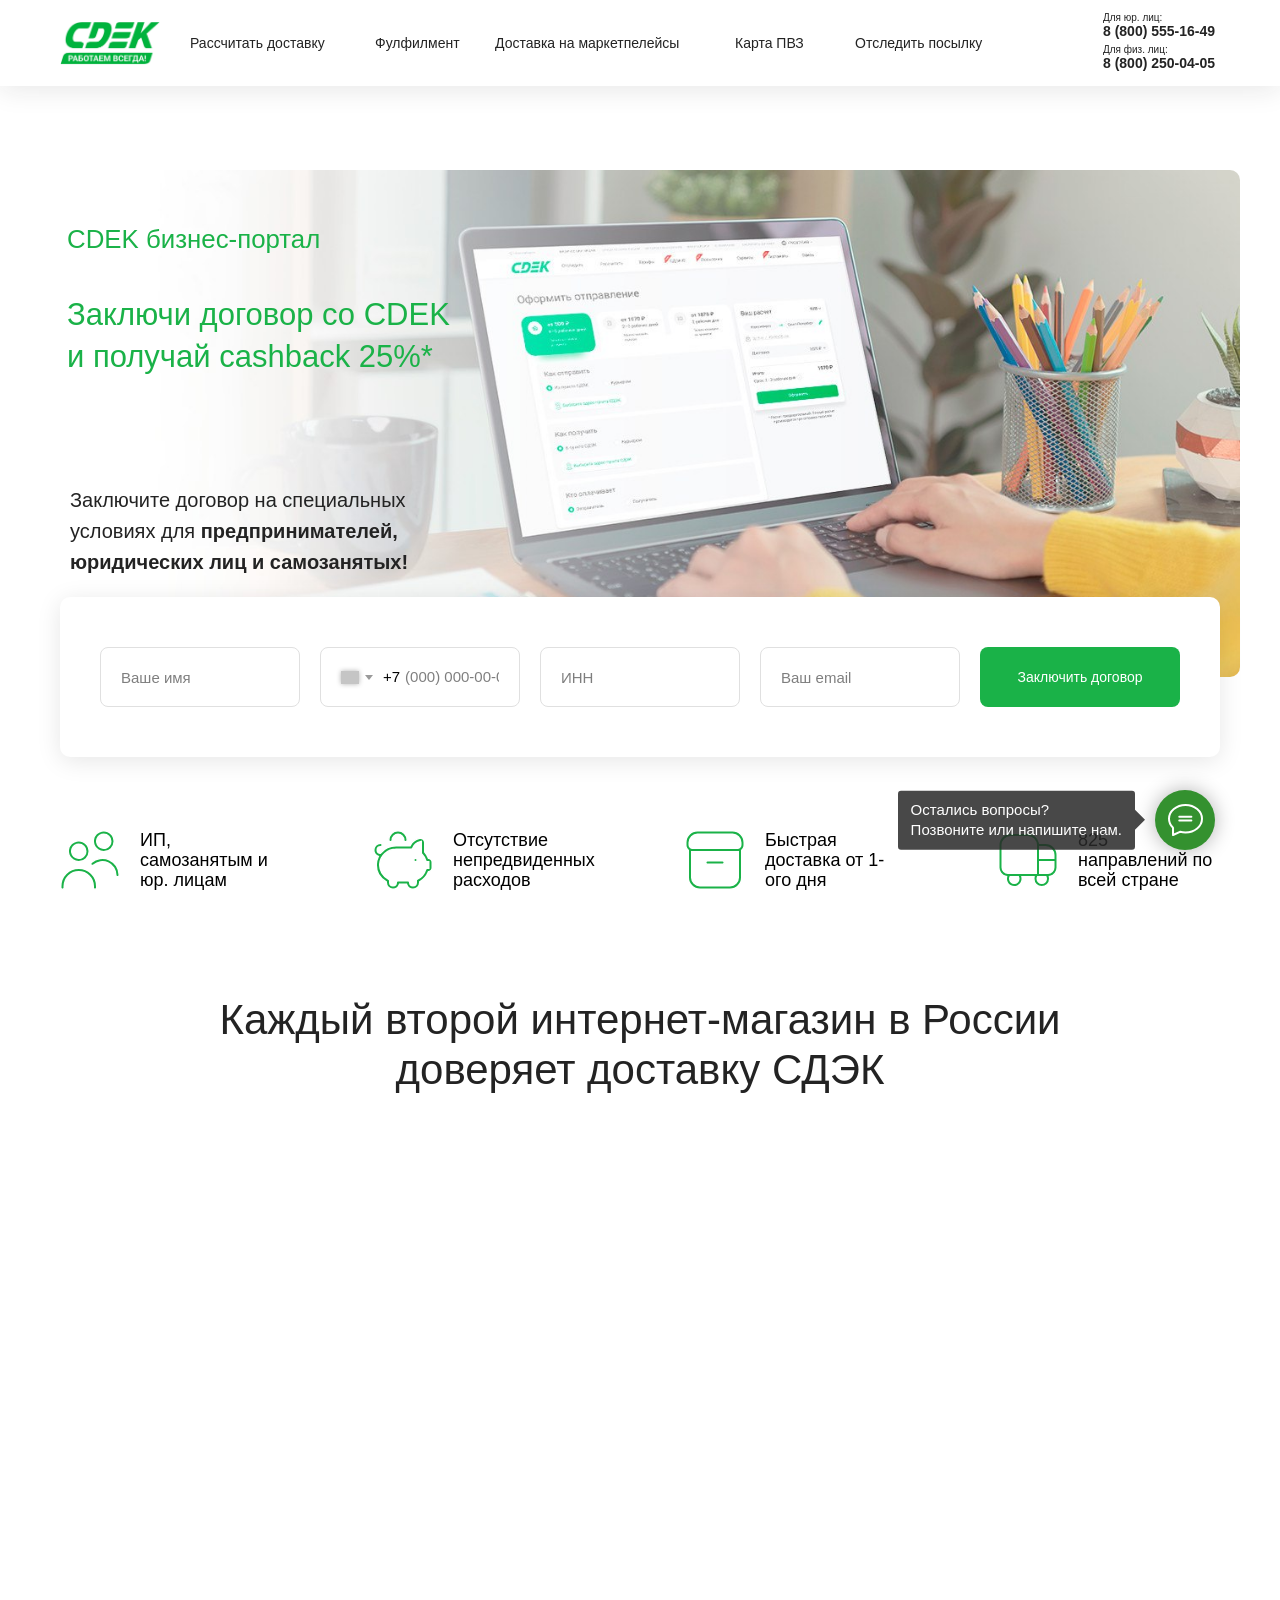
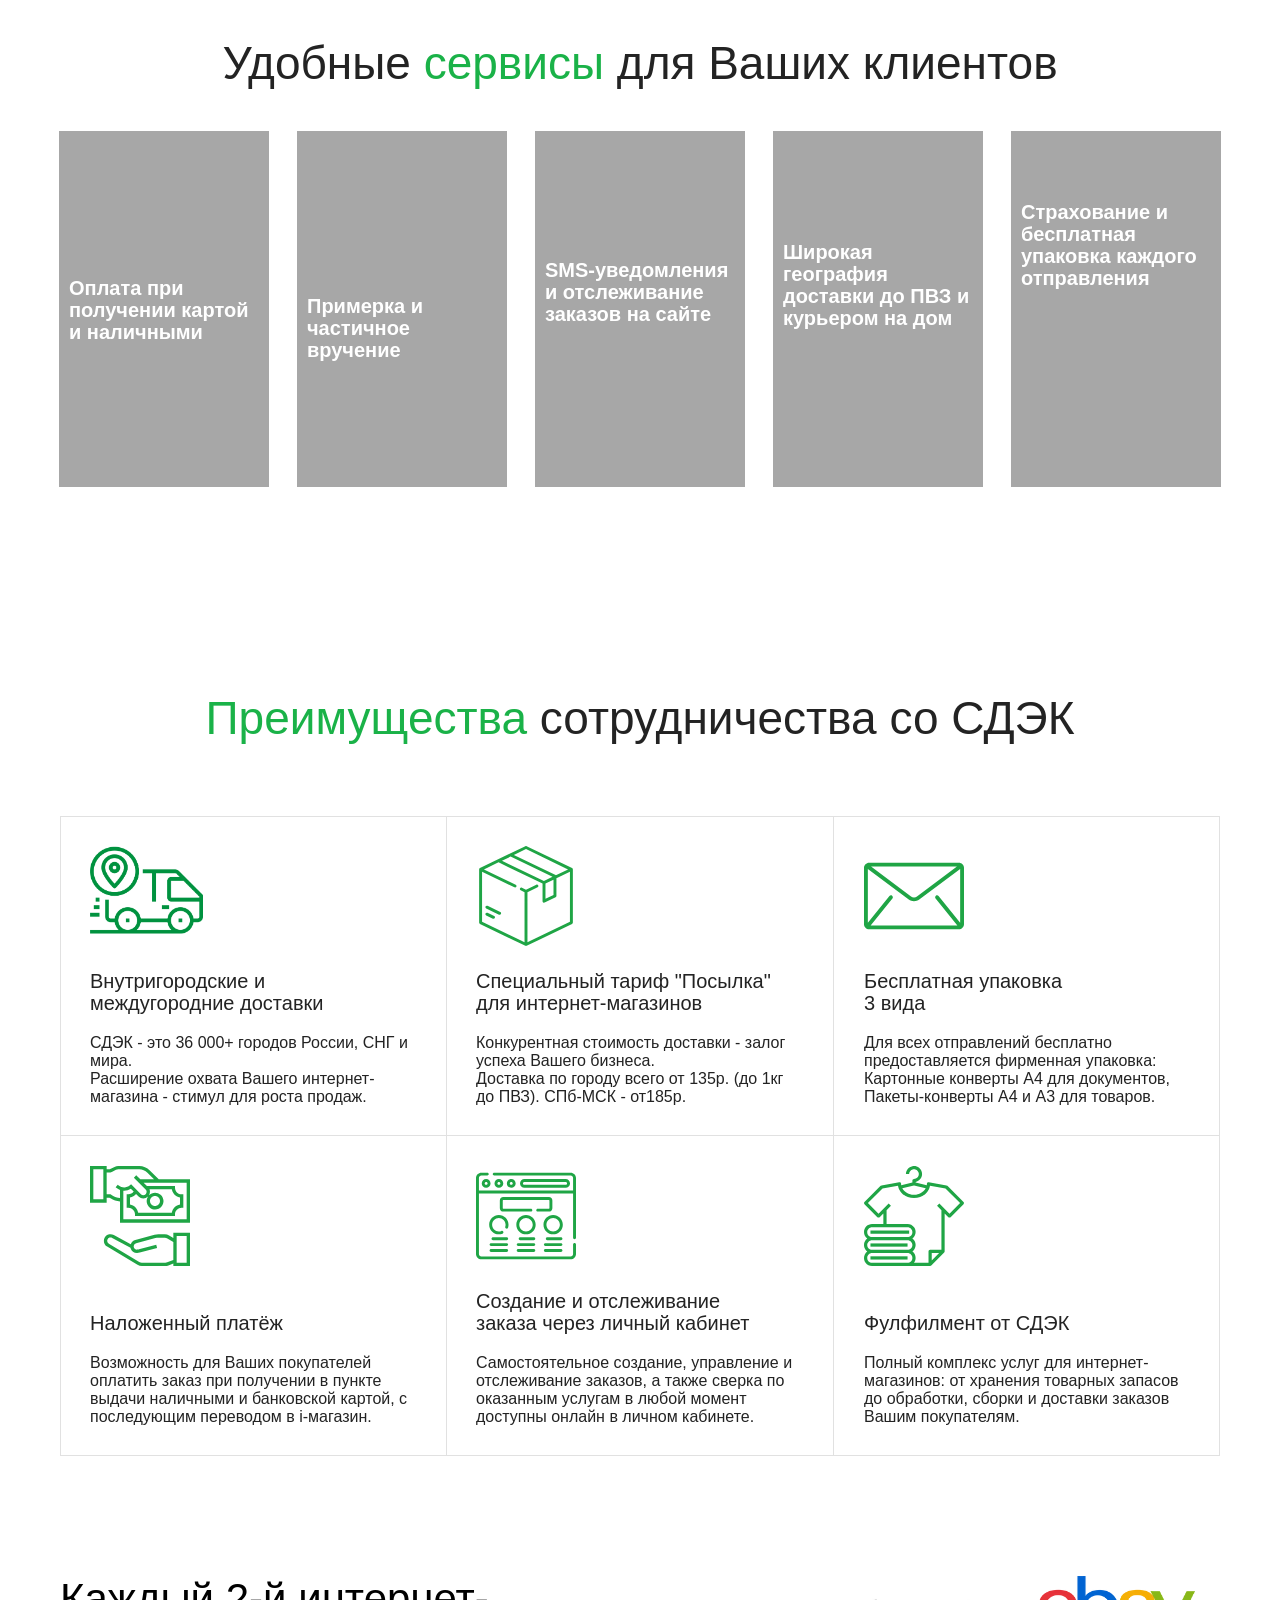
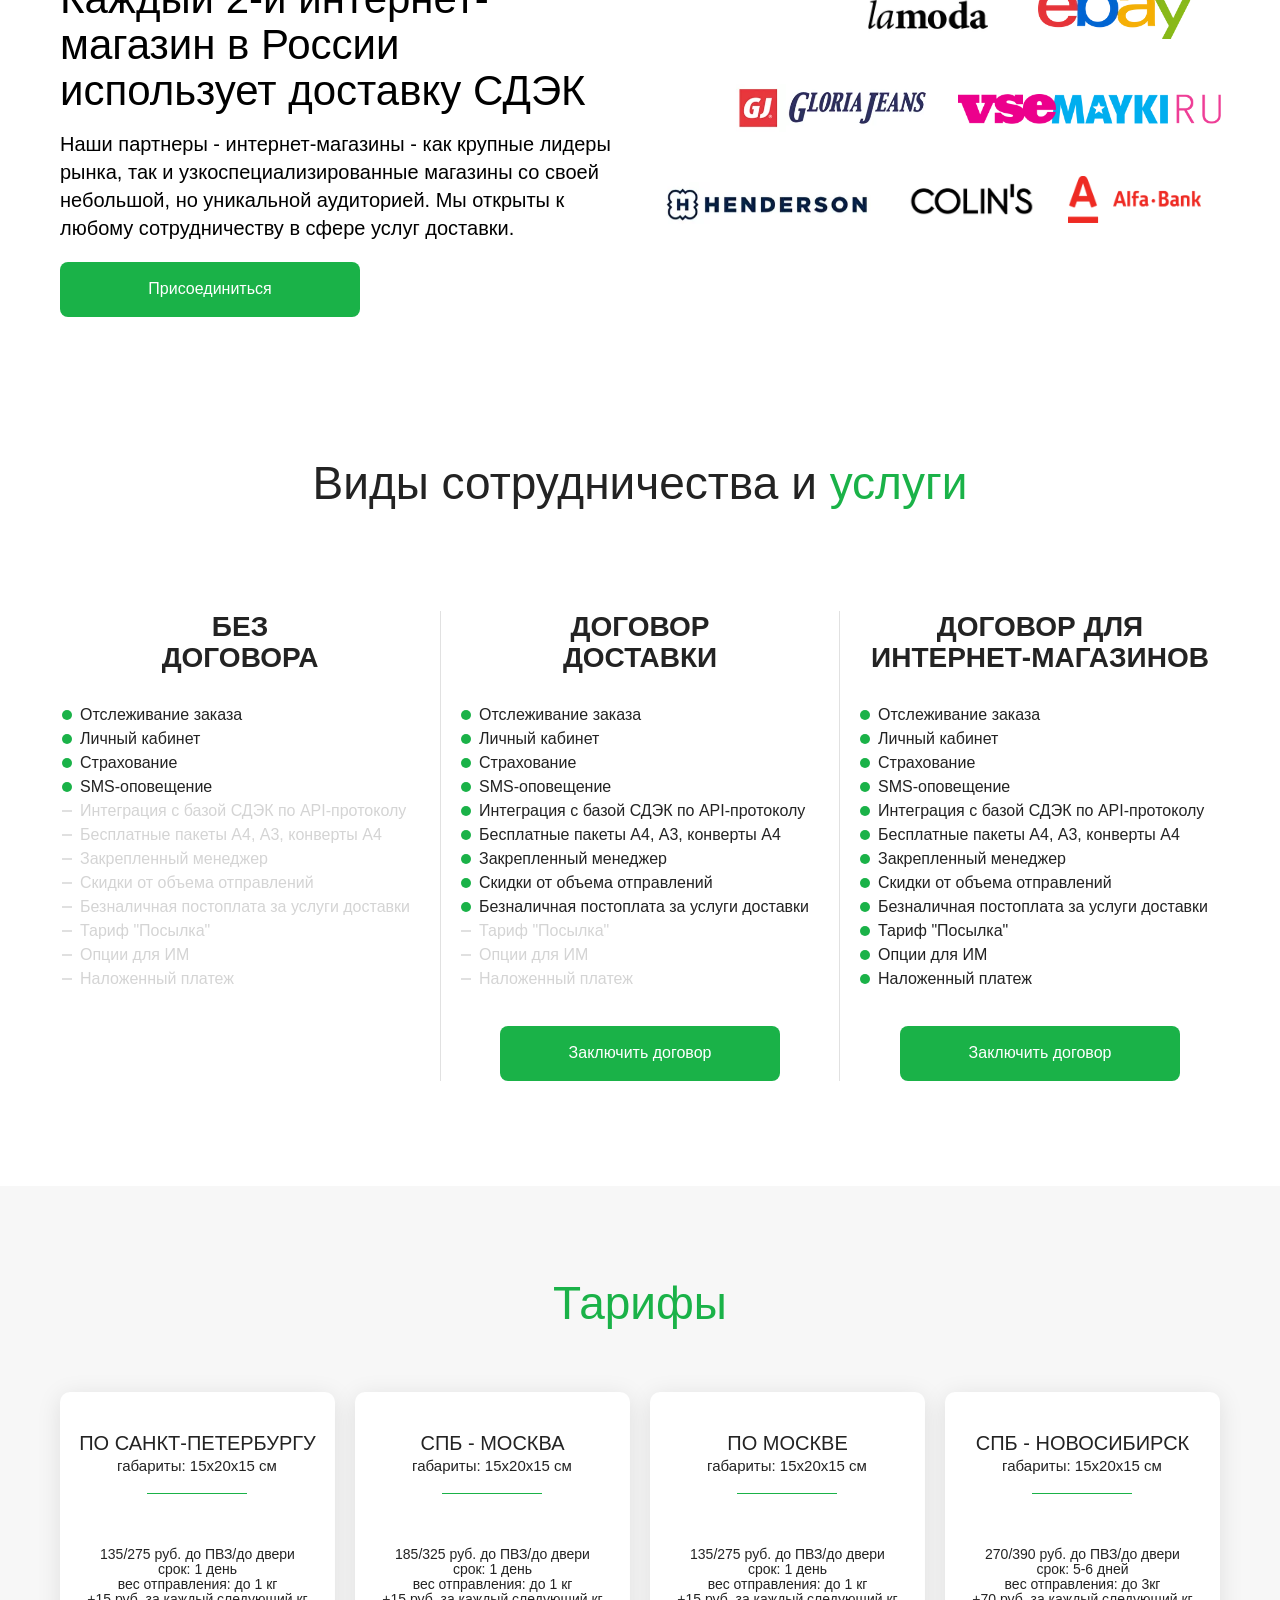
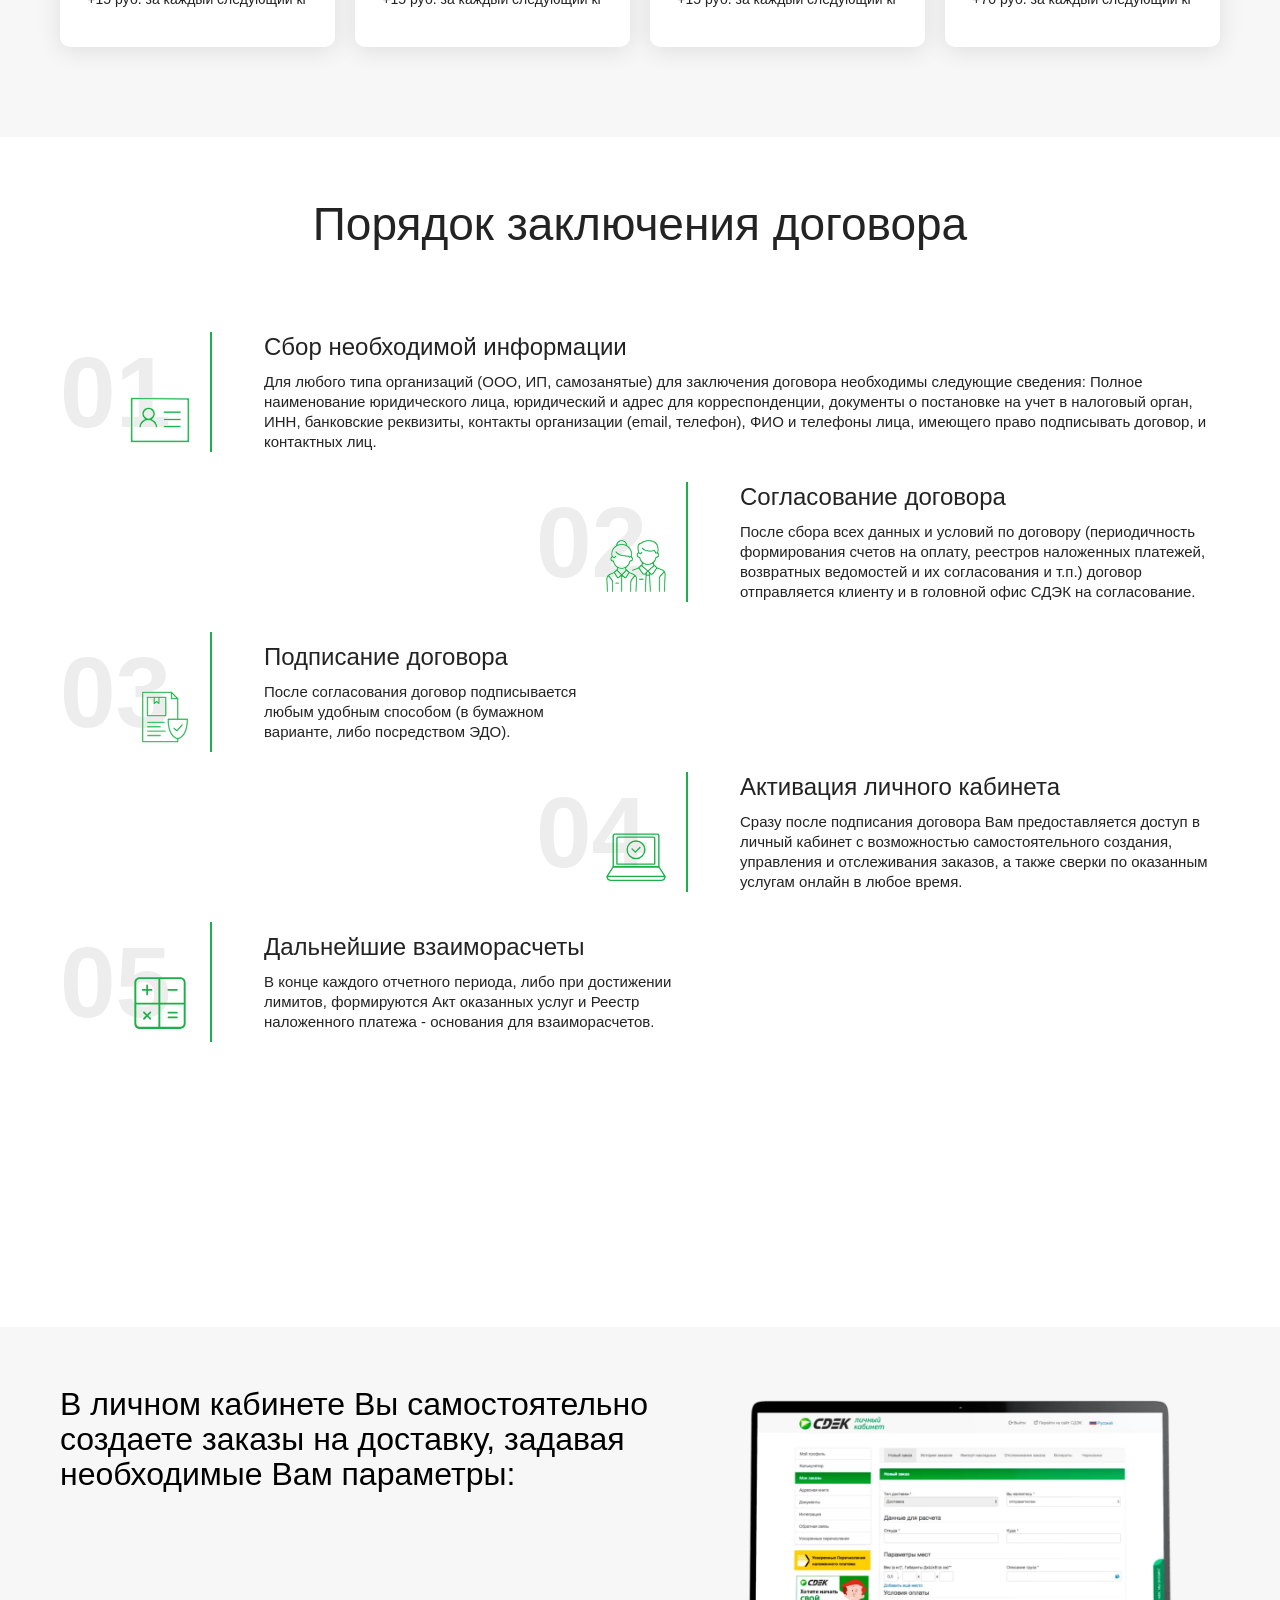
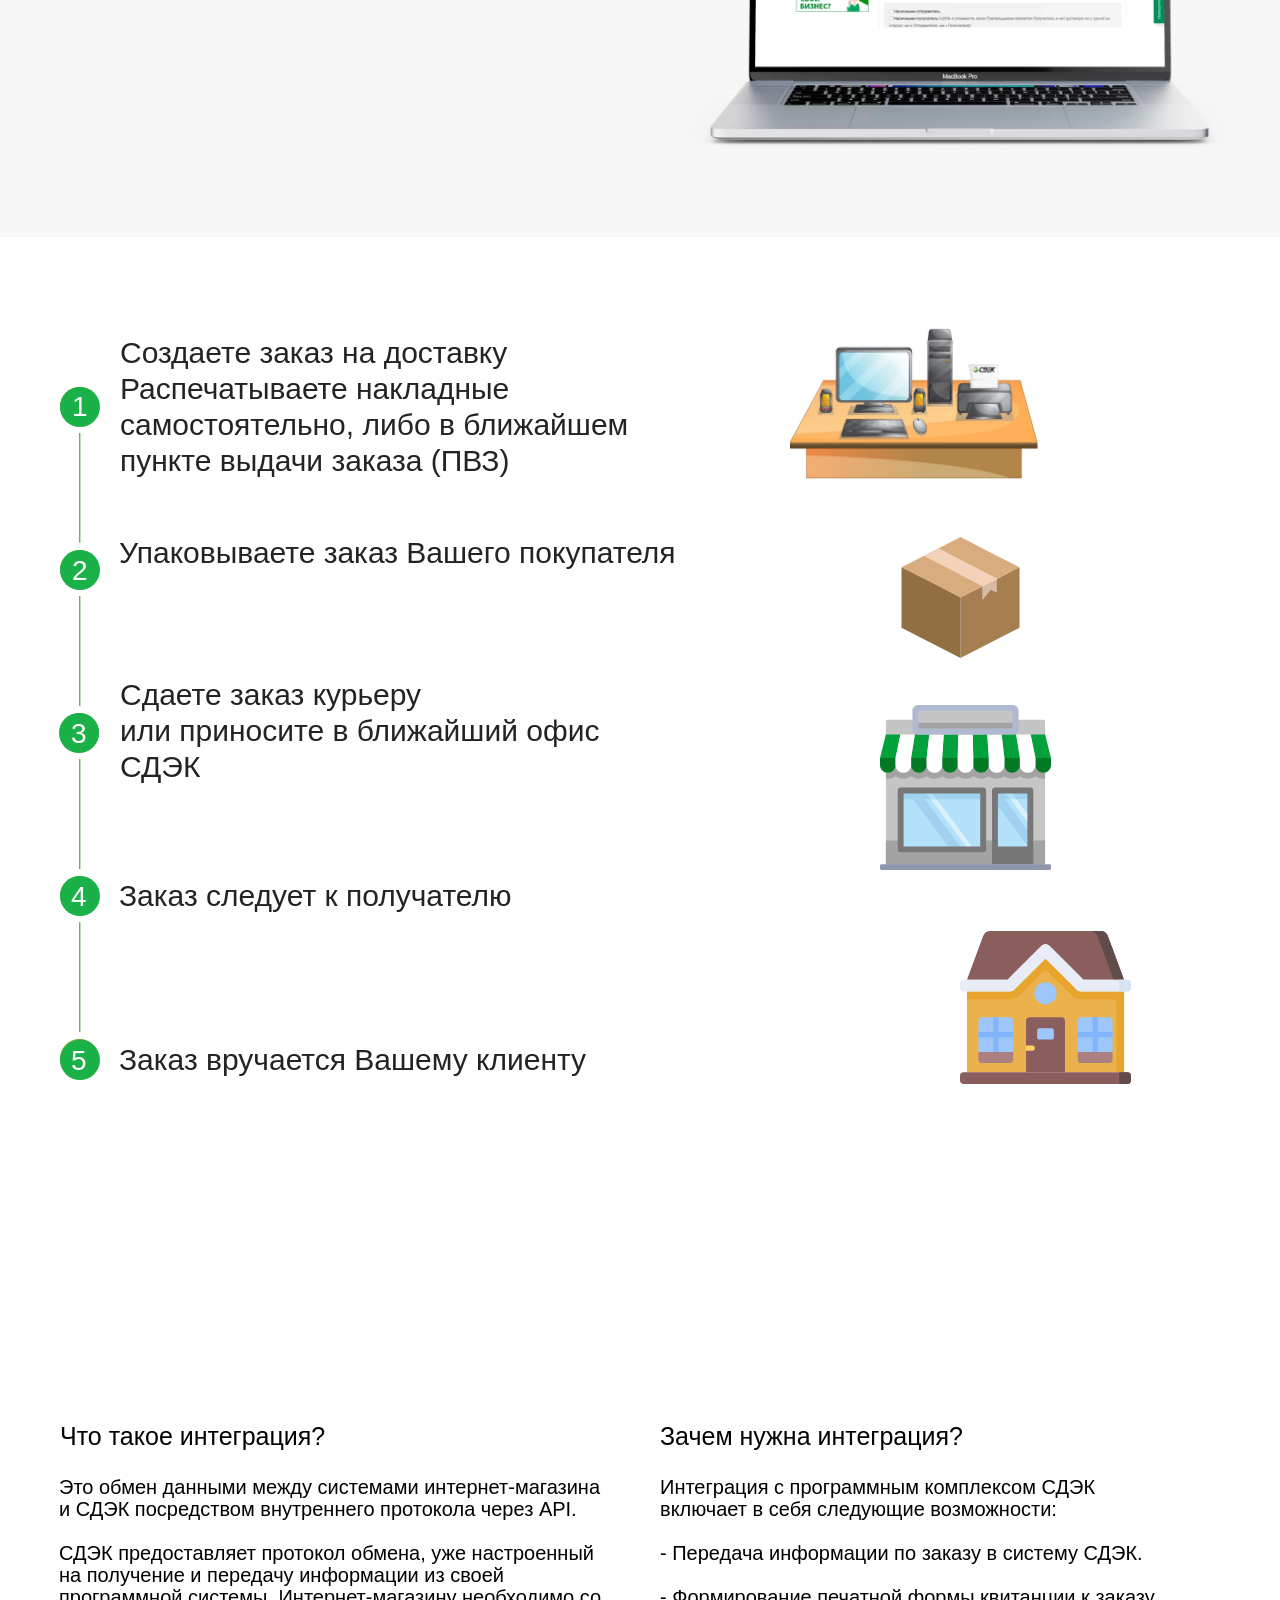
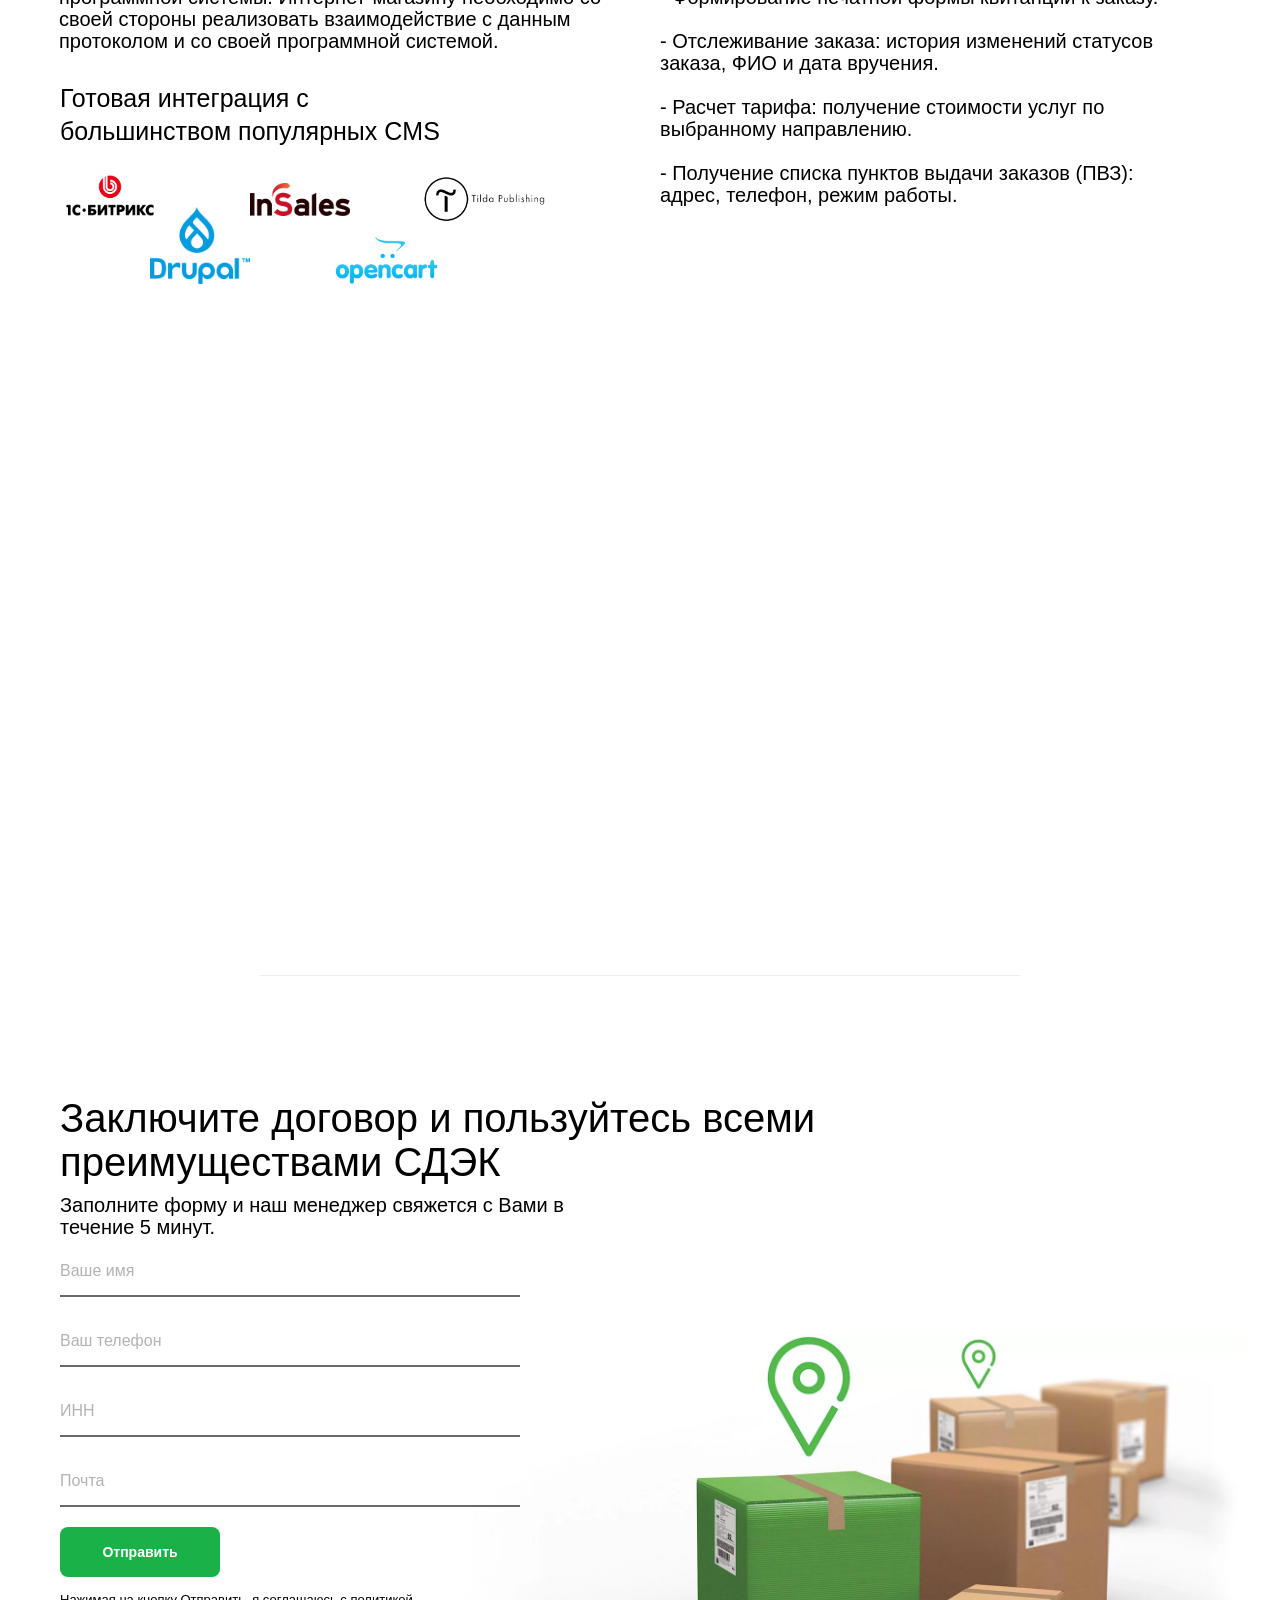
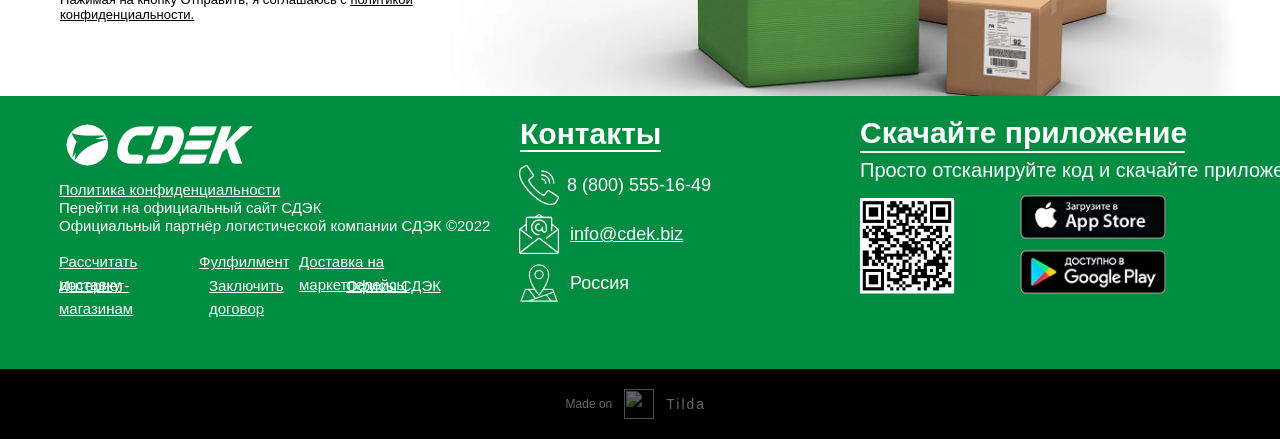
==== index.html @ ce7ef676 "Initial commit: CDEK site prepared for GitHub Pages - Renamed main page to index.html - Renamed widg" ====
<!DOCTYPE html>
<!-- saved from url=(0017)https://cdek.biz/ -->
<html><head><meta http-equiv="Content-Type" content="text/html; charset=UTF-8"><script src="./assets/tag_phono.js" type="text/javascript" charset="utf-8" async=""></script><style type="text/css">.uploadcare--jcrop-handle{box-sizing:border-box;padding:12.5px;width:45px;height:45px;background:transparent;z-index:2147483621}@media (min-width:760px){.uploadcare--jcrop-handle{height:35px;width:35px;padding:10px}}.uploadcare--jcrop-handle:before{content:"";display:block;width:20px;height:20px;background:#fff;box-shadow:inset 0 0 0 1px rgba(0,0,0,.2);border-radius:50%}@media (min-width:760px){.uploadcare--jcrop-handle:before{height:15px;width:15px}}.uploadcare--jcrop-handle.ord-nw{margin-top:-22.5px;margin-left:-22.5px;top:0;left:0}@media (min-width:760px){.uploadcare--jcrop-handle.ord-nw{margin-left:-17.5px;margin-top:-17.5px}}.uploadcare--jcrop-handle.ord-ne{margin-top:-22.5px;margin-right:-22.5px;top:0;right:0}@media (min-width:760px){.uploadcare--jcrop-handle.ord-ne{margin-right:-17.5px;margin-top:-17.5px}}.uploadcare--jcrop-handle.ord-se{margin-bottom:-22.5px;margin-right:-22.5px;bottom:0;right:0}@media (min-width:760px){.uploadcare--jcrop-handle.ord-se{margin-right:-17.5px;margin-bottom:-17.5px}}.uploadcare--jcrop-handle.ord-sw{margin-bottom:-22.5px;margin-left:-22.5px;bottom:0;left:0}@media (min-width:760px){.uploadcare--jcrop-handle.ord-sw{margin-left:-17.5px;margin-bottom:-17.5px}}.uploadcare--jcrop-hline{width:100%;height:1px!important;background-color:#fff;box-shadow:0 0 0 1px rgba(0,0,0,.2);z-index:2147483620}.uploadcare--jcrop-hline.bottom{bottom:0}.uploadcare--jcrop-vline{width:1px!important;height:100%;background-color:#fff;box-shadow:0 0 0 1px rgba(0,0,0,.2);z-index:2147483620}.uploadcare--jcrop-vline.right{right:0}.uploadcare--jcrop-tracker{height:100%;width:100%;-webkit-tap-highlight-color:transparent;-webkit-touch-callout:none;-webkit-user-select:none;-ms-user-select:none;user-select:none}.uploadcare--jcrop-holder img{max-width:none;max-height:none}.uploadcare--text{margin:0 0 10px;padding:0;font-size:17.5px;line-height:25px}.uploadcare--text:empty{display:none}.uploadcare--text_muted{color:#a4a2a1}.uploadcare--text_pre{box-sizing:border-box;overflow-x:auto;padding:20px;max-width:100%;background:#e3e1e1;font-family:monospace;white-space:pre;text-align:left}.uploadcare--text_size_small{font-size:15px;line-height:20px}.uploadcare--text_size_medium{font-size:20px;font-weight:700;line-height:25px}.uploadcare--text_size_large{font-size:22px;font-weight:700;line-height:25px}.uploadcare--text_size_extra-large{font-size:35px;line-height:45px}@media (min-width:760px){.uploadcare--text_size_extra-large{font-size:42.5px;line-height:50px}}.uploadcare--icon{all:initial;color:inherit;fill:currentColor;margin:0;padding:0;max-width:100%;width:32px;height:32px;cursor:inherit}.uploadcare--link,.uploadcare--link:link,.uploadcare--link:visited{cursor:pointer;color:#157cfc;text-decoration:underline}.uploadcare--link:focus,.uploadcare--link:hover{color:#3891ff;text-decoration:none}.uploadcare--link:focus{outline:2px solid rgba(21,124,252,.5);outline-offset:1px}.uploadcare--link:active{color:#0969ee}.uploadcare--button{all:initial;-ms-flex-negative:0;flex-shrink:0;display:inline-block;overflow:hidden;box-sizing:border-box;margin:0;padding:10px;width:auto;min-width:100px;height:auto;min-height:0;border-radius:6px;border:1px solid #157cfc;background:transparent;color:#157cfc;cursor:default;white-space:nowrap;text-overflow:ellipsis;text-align:center;font-family:inherit;font-size:15px;font-weight:400;font-style:normal;line-height:20px;box-shadow:none;text-shadow:none;transition:background .3s,color .3s,border .3s}.uploadcare--button svg{pointer-events:none}.uploadcare--button:focus,.uploadcare--button:hover{background:transparent;border-color:#3891ff;color:#3891ff;font-weight:400;font-style:normal;box-shadow:none;text-shadow:none}.uploadcare--button:focus{outline:2px solid rgba(21,124,252,.5);outline-offset:1px}.uploadcare--button:active{border-color:#0969ee;color:#0969ee}.uploadcare--button:disabled,.uploadcare--button[aria-disabled=true]{background:transparent!important;border-color:#d4d2d2!important;color:#d4d2d2!important;cursor:not-allowed}@media (min-width:760px){.uploadcare--button{padding:10px 20px;font-size:17.5px;line-height:25px}}.uploadcare--button_icon{padding:14px;min-width:0;width:60px;height:60px}.uploadcare--button_muted{border-color:transparent!important;color:#a4a2a1;border-radius:0}.uploadcare--button_muted:focus,.uploadcare--button_muted:hover{color:#157cfc}.uploadcare--button_muted:disabled,.uploadcare--button_muted[aria-disabled=true]{border-color:transparent!important}.uploadcare--button_overlay{background:rgba(53,53,53,.5);border-color:transparent;color:#fff}.uploadcare--button_overlay:focus,.uploadcare--button_overlay:hover{background:hsla(0,0%,40%,.5);border-color:transparent;color:#fff}.uploadcare--button_overlay:active{background:rgba(33,33,33,.5)}.uploadcare--button_primary{background:#157cfc;border-color:#157cfc;color:#fff}.uploadcare--button_primary:focus,.uploadcare--button_primary:hover{background:#3891ff;border-color:#3891ff;color:#fff}.uploadcare--button_primary:active{background:#0969ee;border-color:#0969ee}.uploadcare--button_primary:disabled,.uploadcare--button_primary[aria-disabled=true]{background:#d4d2d2!important;border-color:#d4d2d2!important;color:#fff!important}.uploadcare--button_size_big{padding:10px 25px;font-size:20px;line-height:30px}.uploadcare--button_size_small{padding:5px 10px;min-width:80px;font-size:15px;line-height:20px}.uploadcare--input{-webkit-appearance:none;appearance:none;-ms-flex-negative:0;flex-shrink:0;display:block;box-sizing:border-box;margin:5px 0 15px;padding:10px 15px;width:100%;font-size:17.5px;line-height:25px;background:#fff;color:#353535;border:1px solid #a4a2a1;border-radius:2px;box-shadow:none}.uploadcare--input:focus{outline:2px solid rgba(21,124,252,.5);outline-offset:1px}.uploadcare--input::placeholder{color:#a4a2a1}.uploadcare--form{display:-ms-flexbox;display:flex;-ms-flex-direction:column;flex-direction:column;-ms-flex-align:center;align-items:center;box-sizing:border-box;max-width:400px;width:100%}.uploadcare--error{color:#e66a6a}.uploadcare--powered-by{display:-ms-flexbox;display:flex;-ms-flex-direction:row;flex-direction:row;-ms-flex-pack:center;justify-content:center;-ms-flex-align:center;align-items:center;padding:7.5px 0;font-size:12.5px;line-height:15px;color:#fff;text-align:center}.uploadcare--powered-by__link{display:-ms-inline-flexbox;display:inline-flex;color:inherit!important;text-decoration:none!important}.uploadcare--powered-by__logo{display:-ms-inline-flexbox;display:inline-flex;width:20px;height:15px;vertical-align:text-bottom}.uploadcare--progress__canvas{width:100%;height:100%}.uploadcare--progress__text{display:table-cell;vertical-align:middle;text-align:center;font-size:60%;line-height:1}.uploadcare--progress__text-container{width:100%;height:100%;display:table;white-space:normal}.uploadcare--progress_type_canvas{padding:2px;width:32px;height:32px;color:#ffd800;border-color:#e3e1e1}.uploadcare--progressbar{overflow:hidden;width:100%;height:100%;background:#e3e1e1;border-radius:6px}.uploadcare--progressbar__value{width:0;height:100%;background:#ffd800}.uploadcare--menu{-ms-flex-negative:0;flex-shrink:0;width:100%;width:100vw;max-width:100%;height:100%;overflow:hidden}@media (min-width:760px){.uploadcare--menu{width:60px}}@media (max-width:759px){.uploadcare--menu{height:60px}}.uploadcare--menu__icon{-ms-flex-negative:0;flex-shrink:0;margin:14px}@media (max-width:759px){.uploadcare--menu:not(.uploadcare--menu_opened) .uploadcare--menu__item_current:not(.uploadcare--menu__item_tab_file) .uploadcare--menu__icon{position:absolute;top:0;left:50%;transform:translateX(-50%);margin-left:0}}.uploadcare--menu__item{-ms-flex-negative:0;flex-shrink:0;display:-ms-flexbox;display:flex;-ms-flex-align:center;align-items:center;width:100vw;height:60px;overflow:hidden;cursor:default;background:#e3e1e1;color:#666;transition:background .3s,color .3s}@media (min-width:760px){.uploadcare--menu__item{width:60px}}.uploadcare--menu__item:focus,.uploadcare--menu__item:hover{color:#157cfc}.uploadcare--menu__item:active{background-color:#fff;color:#0969ee}.uploadcare--menu__item:focus{outline:none;box-shadow:inset 0 0 0 2px rgba(21,124,252,.5)}.uploadcare--menu__item[aria-disabled=true]{background:#e3e1e1!important;color:#666!important;cursor:not-allowed}.uploadcare--menu__item:after{content:attr(title);-ms-flex-negative:0;flex-shrink:0;display:-ms-flexbox;display:flex;height:30px;font-size:17px;line-height:30px;white-space:nowrap}@media (min-width:760px){.uploadcare--menu__item:after{overflow:hidden;max-width:170px;text-overflow:ellipsis}}.uploadcare--menu__item_current,.uploadcare--menu__item_current:active,.uploadcare--menu__item_current:focus,.uploadcare--menu__item_current:hover{background-color:#fff;color:#353535}.uploadcare--menu__item_hidden{display:none}.uploadcare--menu__items{display:-ms-flexbox;display:flex;-ms-flex-direction:column;flex-direction:column;width:100%;height:100%;padding-right:100vw;overflow-y:auto;overflow-x:hidden;background:#e3e1e1}.uploadcare--menu__toggle{width:60px;height:60px;transition:none}.uploadcare--menu__toggle:focus{outline-offset:-2px}@media (min-width:760px){.uploadcare--menu__toggle{display:none}}@media (max-width:759px){.uploadcare--menu:not(.uploadcare--menu_opened) .uploadcare--menu__toggle-icon_back{display:none}}@media (max-width:759px){.uploadcare--menu_opened{position:relative;z-index:1000;height:100%}.uploadcare--menu_opened .uploadcare--menu__toggle{-ms-flex-pack:start;justify-content:flex-start;width:100%;text-align:left;background:#e3e1e1}.uploadcare--menu_opened .uploadcare--menu__toggle-icon_menu{display:none}.uploadcare--menu_opened .uploadcare--menu__items{height:calc(100% - 60px)}}.uploadcare--footer{-ms-flex-negative:0;flex-shrink:0;display:-ms-flexbox;display:flex;-ms-flex-pack:justify;justify-content:space-between;-ms-flex-align:center;align-items:center;box-sizing:border-box;width:100%;margin-top:10px;padding:5px 20px 15px}@media (max-width:759px) and (orientation:portrait){.uploadcare--footer{display:block}}.uploadcare--footer:empty{display:none}.uploadcare--footer__additions{-ms-flex-positive:1;flex-grow:1;-ms-flex-order:1;order:1;display:-ms-flexbox;display:flex;-ms-flex-pack:center;justify-content:center;-ms-flex-align:center;align-items:center;box-sizing:border-box;padding:0 0 15px;text-align:center}@media (max-width:759px) and (orientation:landscape){.uploadcare--footer__additions{padding:0 20px}}@media (max-width:500px) and (orientation:landscape){.uploadcare--footer__additions{display:none}}@media (min-width:760px){.uploadcare--footer__additions{padding:0 20px}}.uploadcare--footer__additions:empty{visibility:hidden;padding:0}.uploadcare--footer__button{margin-top:5px;margin-bottom:5px}.uploadcare--footer__button:first-of-type{-ms-flex-order:0;order:0}.uploadcare--footer__button:nth-of-type(2){-ms-flex-order:2;order:2}@media (max-width:759px){.uploadcare--footer__button{max-width:calc(50% - 20px)}}@media (max-width:759px) and (orientation:portrait){.uploadcare--footer__button:first-of-type{float:left}.uploadcare--footer__button:nth-of-type(2){float:right}}.uploadcare--dragging .uploadcare--draganddrop{margin:20px;background:#e3e1e1;color:#a4a2a1;border:2px dashed;border-radius:20px}.uploadcare--draganddrop.uploadcare--dragging{color:#157cfc!important}@media (max-width:759px){.uploadcare--draganddrop__title{display:none}}.uploadcare--draganddrop:not(.uploadcare--draganddrop_supported) .uploadcare--draganddrop__supported,.uploadcare--draganddrop_supported .uploadcare--draganddrop__not-supported,.uploadcare--dragging .uploadcare--dialog__close,.uploadcare--dragging__show{display:none}.uploadcare--dragging .uploadcare--dragging__show{display:block}.uploadcare--dragging .uploadcare--dragging__hide{display:none}.uploadcare--file{display:-ms-flexbox;display:flex;-ms-flex-direction:row;flex-direction:row;-ms-flex-align:stretch;align-items:stretch;-ms-flex-pack:justify;justify-content:space-between;box-sizing:border-box;padding:5px 0 5px 20px;color:#353535;cursor:default}.uploadcare--file:hover{background:rgba(21,124,252,.1)}.uploadcare--file__description{-ms-flex-positive:1;flex-grow:1;min-width:0;padding-right:20px;text-align:left}.uploadcare--file__description:focus,.uploadcare--file__description:focus .uploadcare--file__preview,.uploadcare--file__description:hover,.uploadcare--file__description:hover .uploadcare--file__preview{color:#157cfc}.uploadcare--file__description:active,.uploadcare--file__description:active .uploadcare--file__preview{color:#0969ee}.uploadcare--file__description:focus{outline:2px solid rgba(21,124,252,.5);outline-offset:2px}.uploadcare--file__icon{max-width:100%;max-height:100%}.uploadcare--file__name{overflow:hidden;margin:0;max-width:calc(100vw - 200px);line-height:25px;white-space:nowrap;text-overflow:ellipsis;transition:color .3s}@media (min-width:760px){.uploadcare--file__name{max-width:350px}}.uploadcare--file__preview{-ms-flex-negative:0;flex-shrink:0;display:-ms-flexbox;display:flex;-ms-flex-align:center;align-items:center;-ms-flex-pack:center;justify-content:center;float:left;box-sizing:border-box;margin-right:10px;padding:2px;width:60px;height:60px;overflow:hidden;border:1px solid;border-radius:6px;background:transparent;color:#e3e1e1;transition:border .3s}.uploadcare--file__progressbar{-ms-flex-negative:0;flex-shrink:0;-ms-flex-item-align:center;align-self:center;margin:0 10px;width:60px;height:10px}.uploadcare--file__size{font-size:12.5px;color:#a4a2a1}.uploadcare--file_status_error,.uploadcare--file_status_error .uploadcare--file__description,.uploadcare--file_status_error .uploadcare--file__preview{color:#e66a6a!important}.uploadcare--file_status_error .uploadcare--file__name{color:rgba(230,106,106,.5)!important}.uploadcare--file_status_error .uploadcare--file__progressbar,.uploadcare--file_status_error .uploadcare--file__size,.uploadcare--file_status_uploaded .uploadcare--file__progressbar{display:none}.uploadcare--file_status_uploading,.uploadcare--file_status_uploading .uploadcare--file__description{color:#353535!important}.uploadcare--file_status_uploading .uploadcare--file__name{max-width:calc(100vw - 280px)}@media (min-width:760px){.uploadcare--file_status_uploading .uploadcare--file__name{max-width:270px}}.uploadcare--file_status_uploading .uploadcare--file__preview{background:#ffd800;color:#ffd800!important}.uploadcare--files{-ms-flex-positive:1;flex-grow:1;display:-ms-flexbox;display:flex;-ms-flex-direction:column;flex-direction:column;overflow:auto;width:100%;height:100%}.uploadcare--files__item{-ms-flex-negative:0;flex-shrink:0}.uploadcare--crop-sizes{-ms-flex-positive:1;flex-grow:1;display:-ms-flexbox;display:flex;-ms-flex-pack:distribute;justify-content:space-around}.uploadcare--crop-sizes__item{display:-ms-flexbox;display:flex;-ms-flex-direction:column;flex-direction:column;-ms-flex-pack:end;justify-content:flex-end;-ms-flex-align:center;align-items:center;padding:0;height:65px;background:transparent;border-color:transparent;color:#353535}.uploadcare--crop-sizes__item:focus,.uploadcare--crop-sizes__item:hover{background:transparent;border-color:transparent;color:#157cfc}.uploadcare--crop-sizes__item:active{background:transparent;border-color:transparent;color:#0969ee}.uploadcare--crop-sizes__item:disabled,.uploadcare--crop-sizes__item[aria-disabled=true]{border-color:transparent!important}.uploadcare--crop-sizes__item:after{content:attr(data-caption);display:block;font-size:14px;line-height:25px;text-transform:uppercase}@media (max-width:400px),(max-width:600px) and (orientation:landscape){.uploadcare--crop-sizes__item:after{font-size:12px}}.uploadcare--crop-sizes__item:before{content:"";display:block;-ms-flex-order:1;order:1;margin:1px 0;width:6px;height:6px;background:transparent;border-radius:50%}.uploadcare--crop-sizes__item_current:active,.uploadcare--crop-sizes__item_current:focus,.uploadcare--crop-sizes__item_current:hover{color:#353535}.uploadcare--crop-sizes__item_current:before{background:#157cfc}.uploadcare--crop-sizes__icon{box-sizing:border-box;width:30px;height:30px;border:2px solid;border-radius:2px;color:inherit;transform:scale(.666)}.uploadcare--crop-sizes__icon_free{border:none;border-radius:0;transform:none}.uploadcare--file-source{margin:10px;border-color:#e3e1e1;background:#e3e1e1;color:#353535}.uploadcare--file-source_all{-ms-flex-order:1;order:1;border-color:currentColor;background:transparent;color:#157cfc}.uploadcare--file-sources{-ms-flex-negative:0;flex-shrink:0;display:-ms-flexbox;display:flex;-ms-flex-direction:column;flex-direction:column;-ms-flex-align:center;align-items:center;width:100%}@media (max-width:759px) and (max-height:450px),(min-width:760px){.uploadcare--file-sources{display:none}}.uploadcare--file-sources__caption{margin:15px 0 5px}@media (max-width:759px) and (max-height:550px){.uploadcare--file-sources__item:nth-child(4),.uploadcare--file-sources__item:nth-child(5),.uploadcare--file-sources__item:nth-child(6){display:none}}.uploadcare--file-sources__items{display:-ms-flexbox;display:flex;-ms-flex-wrap:wrap;flex-wrap:wrap;-ms-flex-pack:center;justify-content:center;max-width:300px}.uploadcare--file-sources__items:empty,.uploadcare--file-sources__items:not(.uploadcare--file-sources__items_many) .uploadcare--file-source__all{display:none}.uploadcare--media{-ms-flex-positive:1;flex-grow:1;display:-ms-flexbox;display:flex;-ms-flex-pack:center;justify-content:center;-ms-flex-align:center;align-items:center;position:relative;width:100%}.uploadcare--media__image{position:absolute;top:50%;left:50%;max-width:100%;max-height:100%;transform:translateX(-50%) translateY(-50%)}.uploadcare--media__video{all:initial;width:auto;max-width:100%;height:auto;min-height:100px;max-height:100%}@media (max-width:759px) and (max-height:379px){.uploadcare--media__video{max-height:120px}}@media (max-width:759px) and (min-height:380px) and (max-height:499px){.uploadcare--media__video{max-height:160px}}@media (max-width:759px) and (min-height:500px),(min-width:760px){.uploadcare--media__video{max-height:300px}}.uploadcare--camera__button{margin:5px 10px}.uploadcare--camera__button_type_mirror{position:absolute;top:15px;left:50%;margin:0;transform:translateX(-50%)}.uploadcare--camera__video{transition:transform .8s cubic-bezier(.23,1,.32,1)}.uploadcare--camera__video_mirrored{transform:scaleX(-1)}.uploadcare--camera__video-container{-ms-flex-positive:0;flex-grow:0;position:relative;margin-bottom:10px}.uploadcare--camera_status_denied .uploadcare--camera__button_type_cancel-record,.uploadcare--camera_status_denied .uploadcare--camera__button_type_capture,.uploadcare--camera_status_denied .uploadcare--camera__button_type_mirror,.uploadcare--camera_status_denied .uploadcare--camera__button_type_start-record,.uploadcare--camera_status_denied .uploadcare--camera__button_type_stop-record,.uploadcare--camera_status_denied .uploadcare--camera__controls,.uploadcare--camera_status_denied .uploadcare--camera__not-found,.uploadcare--camera_status_denied .uploadcare--camera__please-allow,.uploadcare--camera_status_denied .uploadcare--camera__video-container,.uploadcare--camera_status_not-founded .uploadcare--camera__button_type_cancel-record,.uploadcare--camera_status_not-founded .uploadcare--camera__button_type_capture,.uploadcare--camera_status_not-founded .uploadcare--camera__button_type_mirror,.uploadcare--camera_status_not-founded .uploadcare--camera__button_type_retry,.uploadcare--camera_status_not-founded .uploadcare--camera__button_type_start-record,.uploadcare--camera_status_not-founded .uploadcare--camera__button_type_stop-record,.uploadcare--camera_status_not-founded .uploadcare--camera__controls,.uploadcare--camera_status_not-founded .uploadcare--camera__please-allow,.uploadcare--camera_status_not-founded .uploadcare--camera__video-container,.uploadcare--camera_status_ready .uploadcare--camera__button_type_cancel-record,.uploadcare--camera_status_ready .uploadcare--camera__button_type_retry,.uploadcare--camera_status_ready .uploadcare--camera__button_type_stop-record,.uploadcare--camera_status_ready .uploadcare--camera__not-found,.uploadcare--camera_status_ready .uploadcare--camera__please-allow,.uploadcare--camera_status_recording .uploadcare--camera__button_type_capture,.uploadcare--camera_status_recording .uploadcare--camera__button_type_mirror,.uploadcare--camera_status_recording .uploadcare--camera__button_type_retry,.uploadcare--camera_status_recording .uploadcare--camera__button_type_start-record,.uploadcare--camera_status_recording .uploadcare--camera__device-select,.uploadcare--camera_status_recording .uploadcare--camera__not-found,.uploadcare--camera_status_recording .uploadcare--camera__please-allow,.uploadcare--camera_status_requested .uploadcare--camera__button_type_cancel-record,.uploadcare--camera_status_requested .uploadcare--camera__button_type_capture,.uploadcare--camera_status_requested .uploadcare--camera__button_type_mirror,.uploadcare--camera_status_requested .uploadcare--camera__button_type_retry,.uploadcare--camera_status_requested .uploadcare--camera__button_type_start-record,.uploadcare--camera_status_requested .uploadcare--camera__button_type_stop-record,.uploadcare--camera_status_requested .uploadcare--camera__controls,.uploadcare--camera_status_requested .uploadcare--camera__device-select,.uploadcare--camera_status_requested .uploadcare--camera__not-found,.uploadcare--camera_status_requested .uploadcare--camera__video-container{display:none}.uploadcare--camera__device-select{all:initial;display:none;-ms-flex-negative:0;flex-shrink:0;overflow:hidden;box-sizing:border-box;margin:5px 10px 15px;padding:10px 60px 10px 10px;width:auto;max-width:500px;min-width:100px;height:auto;min-height:0;border-radius:6px;border:1px solid #157cfc;color:#157cfc;cursor:default;white-space:nowrap;text-overflow:ellipsis;text-align:center;font-family:inherit;font-size:15px;font-weight:400;font-style:normal;line-height:20px;box-shadow:none;text-shadow:none;transition:background .3s,color .3s,border .3s;background-image:linear-gradient(45deg,transparent 50%,#3891ff 0),linear-gradient(135deg,#3891ff 50%,transparent 0),linear-gradient(90deg,#ccc,#ccc);background-position:calc(100% - 20px) calc(1em + 2px),calc(100% - 15px) calc(1em + 2px),calc(100% - 2.5em) .5em;background-size:5px 5px,5px 5px,1px 1.5em;background-repeat:no-repeat}.uploadcare--camera__device-select svg{pointer-events:none}.uploadcare--camera__device-select:focus,.uploadcare--camera__device-select:hover{border-color:#3891ff;color:#3891ff;font-weight:400;font-style:normal;box-shadow:none;text-shadow:none}.uploadcare--camera__device-select:focus{outline:2px solid rgba(21,124,252,.5);outline-offset:1px}.uploadcare--camera__device-select:active{border-color:#0969ee;color:#0969ee}@media (min-width:760px){.uploadcare--camera__device-select{padding:10px 60px 10px 20px;font-size:17.5px;line-height:25px}}.uploadcare--camera__device-select.uploadcare--camera__device-select_has-options{display:block}.uploadcare--crop-widget>.uploadcare--preview__image{filter:brightness(60%);transform:none}.uploadcare--tab{overflow:hidden;-ms-flex-align:stretch;align-items:stretch;text-align:center}.uploadcare--tab,.uploadcare--tab__content{-ms-flex-positive:1;flex-grow:1;display:-ms-flexbox;display:flex;-ms-flex-direction:column;flex-direction:column;-ms-flex-pack:center;justify-content:center}.uploadcare--tab__content{-ms-flex-negative:1;flex-shrink:1;-ms-flex-align:center;align-items:center;overflow-y:auto;padding:0 20px}.uploadcare--tab__header{-ms-flex-negative:0;flex-shrink:0;padding:0 20px;overflow:hidden}@media (min-width:760px){.uploadcare--tab__header{display:-ms-flexbox;display:flex;-ms-flex-align:center;align-items:center;padding-right:60px;height:60px}}.uploadcare--tab__iframe{-ms-flex-positive:1;flex-grow:1;width:100%;height:100%;border:0;opacity:0}.uploadcare--tab__title{margin-top:10px;margin-bottom:10px}.uploadcare--tab:not(.uploadcare--tab_current),.uploadcare--tab_name_preview.uploadcare--tab_current~.uploadcare--panel__footer{display:none}.uploadcare--tab_remote.uploadcare--tab_current~.uploadcare--panel__footer{margin-top:0}.uploadcare--panel{-ms-flex-negative:0;flex-shrink:0;display:-ms-flexbox;display:flex;-ms-flex-direction:column;flex-direction:column;position:relative;box-sizing:border-box;overflow:hidden;width:100%;height:500px;border:1px solid #a4a2a1;border-radius:6px;background:#fff;color:#353535;font-family:-apple-system,BlinkMacSystemFont,Segoe UI,Roboto,Ubuntu,Cantarell,Fira Sans,Droid Sans,Helvetica Neue,Arial,sans-serif;font-weight:400;font-size:15px;line-height:20px}@media (min-width:760px){.uploadcare--panel{-ms-flex-direction:row;flex-direction:row}}.uploadcare--panel>.uploadcare--icons{position:absolute}.uploadcare--panel__content{-ms-flex-positive:1;flex-grow:1;display:-ms-flexbox;display:flex;-ms-flex-direction:column;flex-direction:column;overflow:hidden}.uploadcare--panel__file-counter{display:inline}.uploadcare--panel__footer{padding-top:15px;background:#fff9d8}.uploadcare--panel__icon{box-sizing:border-box;padding:3px}.uploadcare--panel__menu_hidden{display:none}.uploadcare--panel__message_hidden{color:#d4d2d2}.uploadcare--panel__powered-by{background:#353535;color:hsla(0,0%,100%,.5)}@media (min-width:760px){.uploadcare--panel__powered-by{display:none}}.uploadcare--tab:not(:nth-child(2)).uploadcare--tab_current~.uploadcare--panel__powered-by{display:none}@media (max-width:759px){.uploadcare--panel_menu-hidden .uploadcare--tab__header{padding:6px 60px 0;min-height:60px}}.uploadcare--panel:not(.uploadcare--panel_multiple) .uploadcare--panel__footer{display:none}.uploadcare--panel_multiple .uploadcare--panel__content{position:relative}.uploadcare--panel_multiple .uploadcare--tab_name_preview{position:absolute;top:0;left:0;height:100%;width:100%}.uploadcare--panel_multiple .uploadcare--tab_name_preview .uploadcare--tab__content{padding-left:0;padding-right:0}.uploadcare--panel_multiple .uploadcare--tab_name_preview .uploadcare--tab__footer{position:relative;margin-top:0;padding-top:15px}.uploadcare--panel_multiple .uploadcare--tab_name_preview .uploadcare--tab__footer:before{content:"";position:absolute;top:0;left:20px;width:calc(100% - 40px);height:1px;background:#e3e1e1}.uploadcare--preview__content{overflow:hidden}.uploadcare--preview__content_crop{padding:10px 20px}.uploadcare--dialog{display:-ms-flexbox;display:flex;-ms-flex-direction:column;flex-direction:column;-ms-flex-pack:start;justify-content:flex-start;-ms-flex-align:stretch;align-items:stretch;position:fixed;top:0;left:0;z-index:2147483647;box-sizing:border-box;overflow:hidden;-ms-touch-action:none;touch-action:none;width:100%;height:100%;background:#fff;color:#353535;font-family:-apple-system,BlinkMacSystemFont,Segoe UI,Roboto,Ubuntu,Cantarell,Fira Sans,Droid Sans,Helvetica Neue,Arial,sans-serif;font-weight:400;font-size:15px;line-height:20px;opacity:0;transition:opacity .33s cubic-bezier(.05,.7,.25,1)}@media (min-width:760px){.uploadcare--dialog{-ms-flex-align:center;align-items:center;overflow-y:auto;background:rgba(0,0,0,.5)}}@media (min-width:760px) and (max-height:559px){.uploadcare--dialog{padding-top:30px}}@media (min-width:760px) and (min-height:560px){.uploadcare--dialog{-ms-flex-pack:center;justify-content:center}}.uploadcare--dialog__close{position:absolute;top:0;right:0;z-index:49}.uploadcare--dialog__close:focus{outline-offset:-2px}.uploadcare--dialog__container{display:-ms-flexbox;display:flex;position:relative;overflow:hidden}@media (max-width:759px){.uploadcare--dialog__container{-ms-flex-positive:1;flex-grow:1;height:100%}}@media (min-width:760px){.uploadcare--dialog__container{width:calc(100% - 60px);max-width:900px;height:calc(100% - 60px);min-height:500px;max-height:660px;border-radius:6px;-webkit-mask-image:-webkit-radial-gradient(#fff,#000)}}@media (min-width:1210px){.uploadcare--dialog__container{max-width:1050px}}.uploadcare--dialog__panel{height:100%;border:none;border-radius:0}@media (min-width:1210px){.uploadcare--dialog__panel .uploadcare--menu,.uploadcare--dialog__panel .uploadcare--menu__item{width:250px}}.uploadcare--dialog__powered-by{-ms-flex-negative:0;flex-shrink:0}@media (max-width:759px){.uploadcare--dialog__powered-by{display:none}}.uploadcare--dialog_status_active{opacity:1}.uploadcare--widget{display:inline-block;vertical-align:baseline}.uploadcare--dragging .uploadcare--widget,.uploadcare--widget.uploadcare--dragging{position:relative}.uploadcare--widget__button{all:initial;display:inline-block;box-sizing:border-box;margin:0;padding:.4em 1em;width:auto;min-width:0;height:auto;min-height:0;border-radius:6px;border:none;background:#c3c3c3;color:#fff;cursor:default;text-align:center;white-space:nowrap;font:inherit;line-height:inherit;box-shadow:none;text-shadow:inherit;transition:background .3s}.uploadcare--widget__button:focus,.uploadcare--widget__button:hover{background:#b3b3b3;color:#fff;font:inherit;box-shadow:none;text-shadow:inherit}.uploadcare--widget__button:focus{outline:2px solid rgba(21,124,252,.5);outline-offset:1px}.uploadcare--widget__button:active{background:#b3b3b3}.uploadcare--widget__button:disabled{background:#c3c3c3;color:#fff;cursor:not-allowed}.uploadcare--widget__button_type_open{background:#157cfc;color:#fff}.uploadcare--widget__button_type_open:focus,.uploadcare--widget__button_type_open:hover{background:#3891ff}.uploadcare--widget__button_type_open:active{background:#0969ee}.uploadcare--widget__button_type_open:disabled{background:#c3c3c3}.uploadcare--widget__dragndrop-area{position:absolute;top:0;left:0;box-sizing:border-box;min-width:100%;min-height:100%;margin:0;padding:calc(.4em - 1.5px) 1em;font:inherit;line-height:inherit;text-align:center;white-space:nowrap;border:1.5px dashed;border-radius:6px;background:#e3e1e1;color:#a4a2a1;transition:color .3s;display:none}.uploadcare--dragging .uploadcare--widget__dragndrop-area{display:block}.uploadcare--widget.uploadcare--dragging .uploadcare--widget__dragndrop-area{color:#157cfc}.uploadcare--widget__file-name,.uploadcare--widget__file-size{display:inline}.uploadcare--widget__progress{display:inline-block;width:1.8em;height:1.8em;margin:0 .2em 0 0;padding:0;line-height:0;vertical-align:middle}.uploadcare--widget__text{display:inline-block;box-sizing:border-box;margin-right:.2em;padding:.4em 0;white-space:nowrap}.uploadcare--widget:not(.uploadcare--widget_option_clearable).uploadcare--widget_status_error .uploadcare--widget__button_type_remove,.uploadcare--widget:not(.uploadcare--widget_option_clearable).uploadcare--widget_status_loaded .uploadcare--widget__button_type_remove,.uploadcare--widget_option_clearable.uploadcare--widget_status_error .uploadcare--widget__button_type_open,.uploadcare--widget_status_error .uploadcare--widget__button_type_cancel,.uploadcare--widget_status_error .uploadcare--widget__progress,.uploadcare--widget_status_loaded .uploadcare--widget__button_type_cancel,.uploadcare--widget_status_loaded .uploadcare--widget__button_type_open,.uploadcare--widget_status_loaded .uploadcare--widget__progress,.uploadcare--widget_status_ready .uploadcare--widget__button_type_cancel,.uploadcare--widget_status_ready .uploadcare--widget__button_type_remove,.uploadcare--widget_status_ready .uploadcare--widget__progress,.uploadcare--widget_status_ready .uploadcare--widget__text,.uploadcare--widget_status_started .uploadcare--widget__button_type_open,.uploadcare--widget_status_started .uploadcare--widget__button_type_remove{display:none}.uploadcare--page{width:auto;min-width:0;max-width:100%;height:auto;min-height:0;max-height:100%;overflow:hidden}.uploadcare--mouse-focused:focus{outline:none}</style>   <meta name="viewport" content="width=device-width, initial-scale=1.0"> <meta name="yandex-verification" content="096d735a7b0ff236"> <!--metatextblock--> <title>Официальный сайт CDEK</title> <meta name="description" content="cdek ru официальный сайт"> <meta name="keywords" content="Сайт cdek ru сдэк ру"> <meta property="og:url" content="https://cdek.biz"> <meta property="og:title" content="CDEK.BIZ"> <meta property="og:description" content="Cdek ru официальный сайт партнера"> <meta property="og:type" content="website"> <meta property="og:image" content="https://static.tildacdn.com/tild3962-6565-4231-b832-663465393461/cdekbiz.jpg"> <link rel="canonical" href="https://cdek.biz/"> <!--/metatextblock--> <meta name="format-detection" content="telephone=no"> <meta http-equiv="x-dns-prefetch-control" content="on"> <link rel="dns-prefetch" href="https://ws.tildacdn.com/"> <link rel="dns-prefetch" href="https://static.tildacdn.com/"> <link rel="shortcut icon" href="https://static.tildacdn.com/tild3135-6332-4930-b633-353137363166/Logo-favicon_ico.ico" type="image/x-icon"> <!-- Assets --> <script type="text/javascript" async="" id="tildastatscript" src="./assets/tilda-stat-1.0.min.js"></script><script type="text/javascript" async="" src="./assets/watch.js"></script><script src="./assets/tilda-fallback-1.0.min.js" async="" charset="utf-8"></script> <link rel="stylesheet" href="./assets/tilda-grid-3.0.min.css" type="text/css" media="all" onerror="this.loaderr=&#39;y&#39;;"> <link rel="stylesheet" href="./assets/tilda-blocks-page21614815.min.css" type="text/css" media="all" onerror="this.loaderr=&#39;y&#39;;"> <link rel="preconnect" href="https://fonts.gstatic.com/"> <link href="./assets/css2.css" rel="stylesheet"> <link rel="stylesheet" href="./assets/tilda-animation-2.0.min.css" type="text/css" media="all" onerror="this.loaderr=&#39;y&#39;;"> <link rel="stylesheet" href="./assets/tilda-popup-1.1.min.css" type="text/css" media="all" onload="this.media=&#39;all&#39;;" onerror="this.loaderr=&#39;y&#39;;"> <noscript><link rel="stylesheet" href="https://static.tildacdn.com/css/tilda-popup-1.1.min.css" type="text/css" media="all" /></noscript> <link rel="stylesheet" href="./assets/tilda-forms-1.0.min.css" type="text/css" media="all" onerror="this.loaderr=&#39;y&#39;;"> <link rel="stylesheet" href="./assets/css2-1.css" type="text/css"> <script nomodule="" src="./assets/tilda-polyfill-1.0.min.js" charset="utf-8"></script> <script type="text/javascript">function t_onReady(func) {if(document.readyState!='loading') {func();} else {document.addEventListener('DOMContentLoaded',func);}}
function t_onFuncLoad(funcName,okFunc,time) {if(typeof window[funcName]==='function') {okFunc();} else {setTimeout(function() {t_onFuncLoad(funcName,okFunc,time);},(time||100));}}function t396_initialScale(t){var e=document.getElementById("rec"+t);if(e){var i=e.querySelector(".t396__artboard");if(i){window.tn_scale_initial_window_width||(window.tn_scale_initial_window_width=document.documentElement.clientWidth);var a=window.tn_scale_initial_window_width,r=[],n,l=i.getAttribute("data-artboard-screens");if(l){l=l.split(",");for(var o=0;o<l.length;o++)r[o]=parseInt(l[o],10)}else r=[320,480,640,960,1200];for(var o=0;o<r.length;o++){var d=r[o];a>=d&&(n=d)}var _="edit"===window.allrecords.getAttribute("data-tilda-mode"),c="center"===t396_getFieldValue(i,"valign",n,r),s="grid"===t396_getFieldValue(i,"upscale",n,r),w=t396_getFieldValue(i,"height_vh",n,r),g=t396_getFieldValue(i,"height",n,r),u=!!window.opr&&!!window.opr.addons||!!window.opera||-1!==navigator.userAgent.indexOf(" OPR/");if(!_&&c&&!s&&!w&&g&&!u){var h=parseFloat((a/n).toFixed(3)),f=[i,i.querySelector(".t396__carrier"),i.querySelector(".t396__filter")],v=Math.floor(parseInt(g,10)*h)+"px",p;i.style.setProperty("--initial-scale-height",v);for(var o=0;o<f.length;o++)f[o].style.setProperty("height","var(--initial-scale-height)");t396_scaleInitial__getElementsToScale(i).forEach((function(t){t.style.zoom=h}))}}}}function t396_scaleInitial__getElementsToScale(t){return t?Array.prototype.slice.call(t.children).filter((function(t){return t&&(t.classList.contains("t396__elem")||t.classList.contains("t396__group"))})):[]}function t396_getFieldValue(t,e,i,a){var r,n=a[a.length-1];if(!(r=i===n?t.getAttribute("data-artboard-"+e):t.getAttribute("data-artboard-"+e+"-res-"+i)))for(var l=0;l<a.length;l++){var o=a[l];if(!(o<=i)&&(r=o===n?t.getAttribute("data-artboard-"+e):t.getAttribute("data-artboard-"+e+"-res-"+o)))break}return r}window.TN_SCALE_INITIAL_VER="1.0",window.tn_scale_initial_window_width=null;</script> <script src="./assets/jquery-1.10.2.min.js" charset="utf-8" onerror="this.loaderr=&#39;y&#39;;"></script> <script src="./assets/tilda-scripts-3.0.min.js" charset="utf-8" defer="" onerror="this.loaderr=&#39;y&#39;;"></script> <script src="./assets/tilda-blocks-page21614815.min.js" charset="utf-8" async="" onerror="this.loaderr=&#39;y&#39;;"></script> <script src="./assets/tilda-animation-2.0.min.js" charset="utf-8" async="" onerror="this.loaderr=&#39;y&#39;;"></script> <script src="./assets/tilda-zero-1.1.min.js" charset="utf-8" async="" onerror="this.loaderr=&#39;y&#39;;"></script> <script src="./assets/tilda-popup-1.0.min.js" charset="utf-8" async="" onerror="this.loaderr=&#39;y&#39;;"></script> <script src="./assets/tilda-forms-1.0.min.js" charset="utf-8" async="" onerror="this.loaderr=&#39;y&#39;;"></script> <script src="./assets/tilda-menu-1.0.min.js" charset="utf-8" async="" onerror="this.loaderr=&#39;y&#39;;"></script> <script src="./assets/tilda-zero-forms-1.0.min.js" charset="utf-8" async="" onerror="this.loaderr=&#39;y&#39;;"></script> <script src="./assets/tilda-animation-sbs-1.0.min.js" charset="utf-8" async="" onerror="this.loaderr=&#39;y&#39;;"></script> <script src="./assets/tilda-zero-scale-1.0.min.js" charset="utf-8" async="" onerror="this.loaderr=&#39;y&#39;;"></script> <script src="./assets/tilda-skiplink-1.0.min.js" charset="utf-8" async="" onerror="this.loaderr=&#39;y&#39;;"></script> <script src="./assets/tilda-events-1.0.min.js" charset="utf-8" async="" onerror="this.loaderr=&#39;y&#39;;"></script> <!-- nominify begin --><!-- nominify end --><script type="text/javascript">window.dataLayer=window.dataLayer||[];</script> <script type="text/javascript">(function() {if((/bot|google|yandex|baidu|bing|msn|duckduckbot|teoma|slurp|crawler|spider|robot|crawling|facebook/i.test(navigator.userAgent))===false&&typeof(sessionStorage)!='undefined'&&sessionStorage.getItem('visited')!=='y'&&document.visibilityState){var style=document.createElement('style');style.type='text/css';style.innerHTML='@media screen and (min-width: 980px) {.t-records {opacity: 0;}.t-records_animated {-webkit-transition: opacity ease-in-out .2s;-moz-transition: opacity ease-in-out .2s;-o-transition: opacity ease-in-out .2s;transition: opacity ease-in-out .2s;}.t-records.t-records_visible {opacity: 1;}}';document.getElementsByTagName('head')[0].appendChild(style);function t_setvisRecs(){var alr=document.querySelectorAll('.t-records');Array.prototype.forEach.call(alr,function(el) {el.classList.add("t-records_animated");});setTimeout(function() {Array.prototype.forEach.call(alr,function(el) {el.classList.add("t-records_visible");});sessionStorage.setItem("visited","y");},400);}
document.addEventListener('DOMContentLoaded',t_setvisRecs);}})();</script><script type="text/javascript" src="./assets/tilda-phone-mask-1.1.min.js"></script><script type="text/javascript" src="./assets/tilda-variant-select-1.0.min.js"></script><script type="text/javascript" src="./assets/uploadcare-3.x.min.js"></script><style>.t396 .t-animate[data-animate-style="fadein"],.t396 .t-animate[data-animate-style="fadeinup"],.t396 .t-animate[data-animate-style="fadeindown"],.t396 .t-animate[data-animate-style="fadeinleft"],.t396 .t-animate[data-animate-style="fadeinright"],.t396 .t-animate[data-animate-style="zoomin"],.t396 .t-animate[data-animate-style="zoomout"] {opacity: 0;-webkit-transition-property: opacity, transform;transition-property: opacity, transform;-webkit-transition-duration: 1s;transition-duration: 1s;-webkit-transition-timing-function: cubic-bezier(0.19, 1, 0.22, 1);transition-timing-function: cubic-bezier(0.19, 1, 0.22, 1);-webkit-backface-visibility: hidden;backface-visibility: hidden;}@media screen and (min-width: 960px) and (max-width: 1199px) {.t396 .t-animate[data-animate-style-res-960="fadein"],.t396 .t-animate[data-animate-style-res-960="fadeinup"],.t396 .t-animate[data-animate-style-res-960="fadeindown"],.t396 .t-animate[data-animate-style-res-960="fadeinleft"],.t396 .t-animate[data-animate-style-res-960="fadeinright"],.t396 .t-animate[data-animate-style-res-960="zoomin"],.t396 .t-animate[data-animate-style-res-960="zoomout"] {opacity: 0;-webkit-transition-property: opacity, transform;transition-property: opacity, transform;-webkit-transition-duration: 1s;transition-duration: 1s;-webkit-transition-timing-function: cubic-bezier(0.19, 1, 0.22, 1);transition-timing-function: cubic-bezier(0.19, 1, 0.22, 1);-webkit-backface-visibility: hidden;backface-visibility: hidden;}}@media screen and (min-width: 640px) and (max-width: 959px) {.t396 .t-animate[data-animate-style-res-640="fadein"],.t396 .t-animate[data-animate-style-res-640="fadeinup"],.t396 .t-animate[data-animate-style-res-640="fadeindown"],.t396 .t-animate[data-animate-style-res-640="fadeinleft"],.t396 .t-animate[data-animate-style-res-640="fadeinright"],.t396 .t-animate[data-animate-style-res-640="zoomin"],.t396 .t-animate[data-animate-style-res-640="zoomout"] {opacity: 0;-webkit-transition-property: opacity, transform;transition-property: opacity, transform;-webkit-transition-duration: 1s;transition-duration: 1s;-webkit-transition-timing-function: cubic-bezier(0.19, 1, 0.22, 1);transition-timing-function: cubic-bezier(0.19, 1, 0.22, 1);-webkit-backface-visibility: hidden;backface-visibility: hidden;}}@media screen and (min-width: 480px) and (max-width: 639px) {.t396 .t-animate[data-animate-style-res-480="fadein"],.t396 .t-animate[data-animate-style-res-480="fadeinup"],.t396 .t-animate[data-animate-style-res-480="fadeindown"],.t396 .t-animate[data-animate-style-res-480="fadeinleft"],.t396 .t-animate[data-animate-style-res-480="fadeinright"],.t396 .t-animate[data-animate-style-res-480="zoomin"],.t396 .t-animate[data-animate-style-res-480="zoomout"] {opacity: 0;-webkit-transition-property: opacity, transform;transition-property: opacity, transform;-webkit-transition-duration: 1s;transition-duration: 1s;-webkit-transition-timing-function: cubic-bezier(0.19, 1, 0.22, 1);transition-timing-function: cubic-bezier(0.19, 1, 0.22, 1);-webkit-backface-visibility: hidden;backface-visibility: hidden;}}@media screen and (max-width: 479px) {.t396 .t-animate[data-animate-style-res-320="fadein"],.t396 .t-animate[data-animate-style-res-320="fadeinup"],.t396 .t-animate[data-animate-style-res-320="fadeindown"],.t396 .t-animate[data-animate-style-res-320="fadeinleft"],.t396 .t-animate[data-animate-style-res-320="fadeinright"],.t396 .t-animate[data-animate-style-res-320="zoomin"],.t396 .t-animate[data-animate-style-res-320="zoomout"] {opacity: 0;-webkit-transition-property: opacity, transform;transition-property: opacity, transform;-webkit-transition-duration: 1s;transition-duration: 1s;-webkit-transition-timing-function: cubic-bezier(0.19, 1, 0.22, 1);transition-timing-function: cubic-bezier(0.19, 1, 0.22, 1);-webkit-backface-visibility: hidden;backface-visibility: hidden;}}.t396 .t-title.t-animate {-webkit-transition-duration: 1.2s;transition-duration: 1.2s;}.t396 .t-descr.t-animate,.t396 .t-uptitle.t-animate,.t396 .t-subtitle.t-animate,.t396 .t-text.t-animate {-webkit-transition-duration: 0.7s;transition-duration: 0.7s;}.t396 .t-item.t-animate {-webkit-transition-duration: 0.5s;transition-duration: 0.5s;}.t396 .t-animate[data-animate-style="fadein"] {opacity: 0;transform: none;}@media screen and (min-width: 960px) and (max-width: 1199px) {#allrecords .t396 .t-animate[data-animate-style-res-960="fadein"] {opacity: 0;transform: none;}}@media screen and (min-width: 640px) and (max-width: 959px) {#allrecords .t396 .t-animate[data-animate-style-res-640="fadein"] {opacity: 0;transform: none;}}@media screen and (min-width: 480px) and (max-width: 639px) {#allrecords .t396 .t-animate[data-animate-style-res-480="fadein"] {opacity: 0;transform: none;}}@media screen and (max-width: 479px) {#allrecords .t396 .t-animate[data-animate-style-res-320="fadein"] {opacity: 0;transform: none;}}.t396 .t-animate_started[data-animate-style="fadein"] {opacity: 1;}@media screen and (min-width: 960px) and (max-width: 1199px) {#allrecords .t396 .t-animate_started[data-animate-style-res-960="fadein"] {opacity: 1;}}@media screen and (min-width: 640px) and (max-width: 959px) {#allrecords .t396 .t-animate_started[data-animate-style-res-640="fadein"] {opacity: 1;}}@media screen and (min-width: 480px) and (max-width: 639px) {#allrecords .t396 .t-animate_started[data-animate-style-res-480="fadein"] {opacity: 1;}}@media screen and (max-width: 479px) {#allrecords .t396 .t-animate_started[data-animate-style-res-320="fadein"] {opacity: 1;}}.t396 .t-animate[data-animate-style="fadeinup"] {-webkit-transform: translate(0, 100px);transform: translate(0, 100px);}@media screen and (min-width: 960px) and (max-width: 1199px) {#allrecords .t396 .t-animate[data-animate-style-res-960="fadeinup"] {-webkit-transform: translate(0, 100px);transform: translate(0, 100px);}}@media screen and (min-width: 640px) and (max-width: 959px) {#allrecords .t396 .t-animate[data-animate-style-res-640="fadeinup"] {-webkit-transform: translate(0, 100px);transform: translate(0, 100px);}}@media screen and (min-width: 480px) and (max-width: 639px) {#allrecords .t396 .t-animate[data-animate-style-res-480="fadeinup"] {-webkit-transform: translate(0, 100px);transform: translate(0, 100px);}}@media screen and (max-width: 479px) {#allrecords .t396 .t-animate[data-animate-style-res-320="fadeinup"] {-webkit-transform: translate(0, 100px);transform: translate(0, 100px);}}.t396 .t-animate_started[data-animate-style="fadeinup"] {opacity: 1;-webkit-transform: none;transform: none;}@media screen and (min-width: 960px) and (max-width: 1199px) {#allrecords .t396 .t-animate_started[data-animate-style-res-960="fadeinup"] {opacity: 1;-webkit-transform: none;transform: none;}}@media screen and (min-width: 640px) and (max-width: 959px) {#allrecords .t396 .t-animate_started[data-animate-style-res-640="fadeinup"] {opacity: 1;-webkit-transform: none;transform: none;}}@media screen and (min-width: 480px) and (max-width: 639px) {#allrecords .t396 .t-animate_started[data-animate-style-res-480="fadeinup"] {opacity: 1;-webkit-transform: none;transform: none;}}@media screen and (max-width: 479px) {#allrecords .t396 .t-animate_started[data-animate-style-res-320="fadeinup"] {opacity: 1;-webkit-transform: none;transform: none;}}.t396 .t-animate[data-animate-style="fadeindown"] {-webkit-transform: translate(0, -100px);transform: translate(0, -100px);}@media screen and (min-width: 960px) and (max-width: 1199px) {#allrecords .t396 .t-animate[data-animate-style-res-960="fadeindown"] {-webkit-transform: translate(0, -100px);transform: translate(0, -100px);}}@media screen and (min-width: 640px) and (max-width: 959px) {#allrecords .t396 .t-animate[data-animate-style-res-640="fadeindown"] {-webkit-transform: translate(0, -100px);transform: translate(0, -100px);}}@media screen and (min-width: 480px) and (max-width: 639px) {#allrecords .t396 .t-animate[data-animate-style-res-480="fadeindown"] {-webkit-transform: translate(0, -100px);transform: translate(0, -100px);}}@media screen and (max-width: 479px) {#allrecords .t396 .t-animate[data-animate-style-res-320="fadeindown"] {-webkit-transform: translate(0, -100px);transform: translate(0, -100px);}}.t396 .t-animate_started[data-animate-style="fadeindown"] {opacity: 1;-webkit-transform: none;transform: none;}@media screen and (min-width: 960px) and (max-width: 1199px) {#allrecords .t396 .t-animate_started[data-animate-style-res-960="fadeindown"] {opacity: 1;-webkit-transform: none;transform: none;}}@media screen and (min-width: 640px) and (max-width: 959px) {#allrecords .t396 .t-animate_started[data-animate-style-res-640="fadeindown"] {opacity: 1;-webkit-transform: none;transform: none;}}@media screen and (min-width: 480px) and (max-width: 639px) {#allrecords .t396 .t-animate_started[data-animate-style-res-480="fadeindown"] {opacity: 1;-webkit-transform: none;transform: none;}}@media screen and (max-width: 479px) {#allrecords .t396 .t-animate_started[data-animate-style-res-320="fadeindown"] {opacity: 1;-webkit-transform: none;transform: none;}}.t396 .t-animate[data-animate-style="fadeinleft"] {-webkit-transform: translate(100px, 0);transform: translate(100px, 0);}@media screen and (min-width: 960px) and (max-width: 1199px) {#allrecords .t396 .t-animate[data-animate-style-res-960="fadeinleft"] {-webkit-transform: translate(100px, 0);transform: translate(100px, 0);}}@media screen and (min-width: 640px) and (max-width: 959px) {#allrecords .t396 .t-animate[data-animate-style-res-640="fadeinleft"] {-webkit-transform: translate(100px, 0);transform: translate(100px, 0);}}@media screen and (min-width: 480px) and (max-width: 639px) {#allrecords .t396 .t-animate[data-animate-style-res-480="fadeinleft"] {-webkit-transform: translate(100px, 0);transform: translate(100px, 0);}}@media screen and (max-width: 479px) {#allrecords .t396 .t-animate[data-animate-style-res-320="fadeinleft"] {-webkit-transform: translate(100px, 0);transform: translate(100px, 0);}}.t396 .t-animate_started[data-animate-style="fadeinleft"] {opacity: 1;-webkit-transform: none;transform: none;}@media screen and (min-width: 960px) and (max-width: 1199px) {#allrecords .t396 .t-animate_started[data-animate-style-res-960="fadeinleft"] {opacity: 1;-webkit-transform: none;transform: none;}}@media screen and (min-width: 640px) and (max-width: 959px) {#allrecords .t396 .t-animate_started[data-animate-style-res-640="fadeinleft"] {opacity: 1;-webkit-transform: none;transform: none;}}@media screen and (min-width: 480px) and (max-width: 639px) {#allrecords .t396 .t-animate_started[data-animate-style-res-480="fadeinleft"] {opacity: 1;-webkit-transform: none;transform: none;}}@media screen and (max-width: 479px) {#allrecords .t396 .t-animate_started[data-animate-style-res-320="fadeinleft"] {opacity: 1;-webkit-transform: none;transform: none;}}.t396 .t-animate[data-animate-style="fadeinright"] {-webkit-transform: translate(-100px, 0);transform: translate(-100px, 0);}@media screen and (min-width: 960px) and (max-width: 1199px) {#allrecords .t396 .t-animate[data-animate-style-res-960="fadeinright"] {-webkit-transform: translate(-100px, 0);transform: translate(-100px, 0);}}@media screen and (min-width: 640px) and (max-width: 959px) {#allrecords .t396 .t-animate[data-animate-style-res-640="fadeinright"] {-webkit-transform: translate(-100px, 0);transform: translate(-100px, 0);}}@media screen and (min-width: 480px) and (max-width: 639px) {#allrecords .t396 .t-animate[data-animate-style-res-480="fadeinright"] {-webkit-transform: translate(-100px, 0);transform: translate(-100px, 0);}}@media screen and (max-width: 479px) {#allrecords .t396 .t-animate[data-animate-style-res-320="fadeinright"] {-webkit-transform: translate(-100px, 0);transform: translate(-100px, 0);}}.t396 .t-animate_started[data-animate-style="fadeinright"] {opacity: 1;-webkit-transform: none;transform: none;}@media screen and (min-width: 960px) and (max-width: 1199px) {#allrecords .t396 .t-animate_started[data-animate-style-res-960="fadeinright"] {opacity: 1;-webkit-transform: none;transform: none;}}@media screen and (min-width: 640px) and (max-width: 959px) {#allrecords .t396 .t-animate_started[data-animate-style-res-640="fadeinright"] {opacity: 1;-webkit-transform: none;transform: none;}}@media screen and (min-width: 480px) and (max-width: 639px) {#allrecords .t396 .t-animate_started[data-animate-style-res-480="fadeinright"] {opacity: 1;-webkit-transform: none;transform: none;}}@media screen and (max-width: 479px) {#allrecords .t396 .t-animate_started[data-animate-style-res-320="fadeinright"] {opacity: 1;-webkit-transform: none;transform: none;}}.t396 .t-animate[data-animate-style="zoomin"] {-webkit-transform: scale(0.9);transform: scale(0.9);}@media screen and (min-width: 960px) and (max-width: 1199px) {#allrecords .t396 .t-animate[data-animate-style-res-960="zoomin"] {-webkit-transform: scale(0.9);transform: scale(0.9);}}@media screen and (min-width: 640px) and (max-width: 959px) {#allrecords .t396 .t-animate[data-animate-style-res-640="zoomin"] {-webkit-transform: scale(0.9);transform: scale(0.9);}}@media screen and (min-width: 480px) and (max-width: 639px) {#allrecords .t396 .t-animate[data-animate-style-res-480="zoomin"] {-webkit-transform: scale(0.9);transform: scale(0.9);}}@media screen and (max-width: 479px) {#allrecords .t396 .t-animate[data-animate-style-res-320="zoomin"] {-webkit-transform: scale(0.9);transform: scale(0.9);}}.t396 .t-animate_started[data-animate-style="zoomin"] {opacity: 1;-webkit-transform: scale(1);transform: scale(1);}@media screen and (min-width: 960px) and (max-width: 1199px) {#allrecords .t396 .t-animate_started[data-animate-style-res-960="zoomin"] {opacity: 1;-webkit-transform: scale(1);transform: scale(1);}}@media screen and (min-width: 640px) and (max-width: 959px) {#allrecords .t396 .t-animate_started[data-animate-style-res-640="zoomin"] {opacity: 1;-webkit-transform: scale(1);transform: scale(1);}}@media screen and (min-width: 480px) and (max-width: 639px) {#allrecords .t396 .t-animate_started[data-animate-style-res-480="zoomin"] {opacity: 1;-webkit-transform: scale(1);transform: scale(1);}}@media screen and (max-width: 479px) {#allrecords .t396 .t-animate_started[data-animate-style-res-320="zoomin"] {opacity: 1;-webkit-transform: scale(1);transform: scale(1);}}.t396 .t-animate[data-animate-style="zoomout"] {-webkit-transform: scale(1.2);transform: scale(1.2);}@media screen and (min-width: 960px) and (max-width: 1199px) {#allrecords .t396 .t-animate[data-animate-style-res-960="zoomout"] {-webkit-transform: scale(1.2);transform: scale(1.2);}}@media screen and (min-width: 640px) and (max-width: 959px) {#allrecords .t396 .t-animate[data-animate-style-res-640="zoomout"] {-webkit-transform: scale(1.2);transform: scale(1.2);}}@media screen and (min-width: 480px) and (max-width: 639px) {#allrecords .t396 .t-animate[data-animate-style-res-480="zoomout"] {-webkit-transform: scale(1.2);transform: scale(1.2);}}@media screen and (max-width: 479px) {#allrecords .t396 .t-animate[data-animate-style-res-320="zoomout"] {-webkit-transform: scale(1.2);transform: scale(1.2);}}.t396 .t-animate_started[data-animate-style="zoomout"] {opacity: 1;-webkit-transform: scale(1);transform: scale(1);}@media screen and (min-width: 960px) and (max-width: 1199px) {#allrecords .t396 .t-animate_started[data-animate-style-res-960="zoomout"] {opacity: 1;-webkit-transform: scale(1);transform: scale(1);}}@media screen and (min-width: 640px) and (max-width: 959px) {#allrecords .t396 .t-animate_started[data-animate-style-res-640="zoomout"] {opacity: 1;-webkit-transform: scale(1);transform: scale(1);}}@media screen and (min-width: 480px) and (max-width: 639px) {#allrecords .t396 .t-animate_started[data-animate-style-res-480="zoomout"] {opacity: 1;-webkit-transform: scale(1);transform: scale(1);}}@media screen and (max-width: 479px) {#allrecords .t396 .t-animate_started[data-animate-style-res-320="zoomout"] {opacity: 1;-webkit-transform: scale(1);transform: scale(1);}}.t396 .t-animate_started[data-animate-distance],.t396 .t-animate_started[data-animate-scale]{-webkit-transform: none !important;transform: none !important;}@media screen and (min-width: 960px) and (max-width: 1199px) {#allrecords .t396 .t-animate_started[data-animate-distance-res-960],#allrecords .t396 .t-animate_started[data-animate-style-res-960="zoomout"] {-webkit-transform: none !important;transform: none !important;}}@media screen and (min-width: 640px) and (max-width: 959px) {#allrecords .t396 .t-animate_started[data-animate-distance-res-640],#allrecords .t396 .t-animate_started[data-animate-style-res-640="zoomout"] {-webkit-transform: none !important;transform: none !important;}}@media screen and (min-width: 480px) and (max-width: 639px) {#allrecords .t396 .t-animate_started[data-animate-distance-res-480],#allrecords .t396 .t-animate_started[data-animate-style-res-480="zoomout"] {-webkit-transform: none !important;transform: none !important;}}@media screen and (max-width: 479px) {#allrecords .t396 .t-animate_started[data-animate-distance-res-320],#allrecords .t396 .t-animate_started[data-animate-style-res-320="zoomout"] {-webkit-transform: none !important;transform: none !important;}}</style><style>.t-skiplink{position:absolute;top:0;left:20px;z-index:99999;padding:8px 10px;font-family:"Arial",sans-serif;font-size:18px;text-align:center;text-decoration:none;background-color:#c7d2e9;border:1px solid #c7d2e9;border-radius:8px;transform:translateY(-200px);transition:transform .3s ease;}.t-skiplink:focus{transform:translateY(20px);opacity:1 !important;}#allrecords a.t-skiplink{color:#000000;}</style><style id="sbs-animation-block-overflow">.t-animation-sbs__overflow-x { overflow-x: hidden; }</style><style class="sbs-anim-keyframes">.t-sbs-anim_started #sbs-349251129-1629807686938 {
animation: sbs-349251129-1629807686938 0.3s linear forwards;
backface-visibility: hidden;
}

@keyframes sbs-349251129-1629807686938 {
0% {opacity:0;animation-timing-function:linear;}
1% {opacity:0;animation-timing-function:linear;}
100% {opacity:1;}
}

#rec349251129 [data-elem-id="1629807686938"].t-sbs-anim_started.t-sbs-anim_reversed .tn-atom__sbs-anim-wrapper {-webkit-animation-direction: reverse;animation-direction: reverse;}.t-sbs-anim_started #sbs-349251129-1629807744951 {
animation: sbs-349251129-1629807744951 0.3s linear forwards;
backface-visibility: hidden;
}

@keyframes sbs-349251129-1629807744951 {
0% {opacity:0;animation-timing-function:linear;}
1% {opacity:0;animation-timing-function:linear;}
100% {opacity:1;}
}

#rec349251129 [data-elem-id="1629807744951"].t-sbs-anim_started.t-sbs-anim_reversed .tn-atom__sbs-anim-wrapper {-webkit-animation-direction: reverse;animation-direction: reverse;}.t-sbs-anim_started #sbs-349251129-1629807749295 {
animation: sbs-349251129-1629807749295 0.3s linear forwards;
backface-visibility: hidden;
}

@keyframes sbs-349251129-1629807749295 {
0% {opacity:0;animation-timing-function:linear;}
1% {opacity:0;animation-timing-function:linear;}
100% {opacity:1;}
}

#rec349251129 [data-elem-id="1629807749295"].t-sbs-anim_started.t-sbs-anim_reversed .tn-atom__sbs-anim-wrapper {-webkit-animation-direction: reverse;animation-direction: reverse;}.t-sbs-anim_started #sbs-349251129-1629807752793 {
animation: sbs-349251129-1629807752793 0.3s linear forwards;
backface-visibility: hidden;
}

@keyframes sbs-349251129-1629807752793 {
0% {opacity:0;animation-timing-function:linear;}
1% {opacity:0;animation-timing-function:linear;}
100% {opacity:1;}
}

#rec349251129 [data-elem-id="1629807752793"].t-sbs-anim_started.t-sbs-anim_reversed .tn-atom__sbs-anim-wrapper {-webkit-animation-direction: reverse;animation-direction: reverse;}.t-sbs-anim_started #sbs-349251129-1629808220457 {
animation: sbs-349251129-1629808220457 0.3s linear forwards;
backface-visibility: hidden;
}

@keyframes sbs-349251129-1629808220457 {
0% {opacity:0;animation-timing-function:linear;}
1% {opacity:0;animation-timing-function:linear;}
100% {opacity:1;}
}

#rec349251129 [data-elem-id="1629808220457"].t-sbs-anim_started.t-sbs-anim_reversed .tn-atom__sbs-anim-wrapper {-webkit-animation-direction: reverse;animation-direction: reverse;}.t-sbs-anim_started #sbs-349251129-1629808072263 {
animation: sbs-349251129-1629808072263 0.3s linear forwards;
backface-visibility: hidden;
}

@keyframes sbs-349251129-1629808072263 {
0% {transform:translateY(0px);animation-timing-function:linear;}
100% {transform:translateY(-164px);}
}

#rec349251129 [data-elem-id="1629808072263"].t-sbs-anim_started.t-sbs-anim_reversed .tn-atom__sbs-anim-wrapper {-webkit-animation-direction: reverse;animation-direction: reverse;}.t-sbs-anim_started #sbs-349251129-1629808454697 {
animation: sbs-349251129-1629808454697 0.3s linear forwards;
backface-visibility: hidden;
}

@keyframes sbs-349251129-1629808454697 {
0% {opacity:0;animation-timing-function:linear;}
1% {opacity:0;animation-timing-function:linear;}
100% {opacity:1;}
}

#rec349251129 [data-elem-id="1629808454697"].t-sbs-anim_started.t-sbs-anim_reversed .tn-atom__sbs-anim-wrapper {-webkit-animation-direction: reverse;animation-direction: reverse;}.t-sbs-anim_started #sbs-349251129-1629808642845 {
animation: sbs-349251129-1629808642845 0.3s linear forwards;
backface-visibility: hidden;
}

@keyframes sbs-349251129-1629808642845 {
0% {transform:translateY(0px);animation-timing-function:linear;}
100% {transform:translateY(-146px);}
}

#rec349251129 [data-elem-id="1629808642845"].t-sbs-anim_started.t-sbs-anim_reversed .tn-atom__sbs-anim-wrapper {-webkit-animation-direction: reverse;animation-direction: reverse;}.t-sbs-anim_started #sbs-349251129-1629808642849 {
animation: sbs-349251129-1629808642849 0.3s linear forwards;
backface-visibility: hidden;
}

@keyframes sbs-349251129-1629808642849 {
0% {opacity:0;animation-timing-function:linear;}
1% {opacity:0;animation-timing-function:linear;}
100% {opacity:1;}
}

#rec349251129 [data-elem-id="1629808642849"].t-sbs-anim_started.t-sbs-anim_reversed .tn-atom__sbs-anim-wrapper {-webkit-animation-direction: reverse;animation-direction: reverse;}.t-sbs-anim_started #sbs-349251129-1629808749603 {
animation: sbs-349251129-1629808749603 0.3s linear forwards;
backface-visibility: hidden;
}

@keyframes sbs-349251129-1629808749603 {
0% {transform:translateY(0px);animation-timing-function:linear;}
100% {transform:translateY(-182px);}
}

#rec349251129 [data-elem-id="1629808749603"].t-sbs-anim_started.t-sbs-anim_reversed .tn-atom__sbs-anim-wrapper {-webkit-animation-direction: reverse;animation-direction: reverse;}.t-sbs-anim_started #sbs-349251129-1629808749607 {
animation: sbs-349251129-1629808749607 0.3s linear forwards;
backface-visibility: hidden;
}

@keyframes sbs-349251129-1629808749607 {
0% {opacity:0;animation-timing-function:linear;}
1% {opacity:0;animation-timing-function:linear;}
100% {opacity:1;}
}

#rec349251129 [data-elem-id="1629808749607"].t-sbs-anim_started.t-sbs-anim_reversed .tn-atom__sbs-anim-wrapper {-webkit-animation-direction: reverse;animation-direction: reverse;}.t-sbs-anim_started #sbs-349251129-1629808860230 {
animation: sbs-349251129-1629808860230 0.3s linear forwards;
backface-visibility: hidden;
}

@keyframes sbs-349251129-1629808860230 {
0% {transform:translateY(0px);animation-timing-function:linear;}
100% {transform:translateY(-200px);}
}

#rec349251129 [data-elem-id="1629808860230"].t-sbs-anim_started.t-sbs-anim_reversed .tn-atom__sbs-anim-wrapper {-webkit-animation-direction: reverse;animation-direction: reverse;}.t-sbs-anim_started #sbs-349251129-1629808860238 {
animation: sbs-349251129-1629808860238 0.3s linear forwards;
backface-visibility: hidden;
}

@keyframes sbs-349251129-1629808860238 {
0% {opacity:0;animation-timing-function:linear;}
1% {opacity:0;animation-timing-function:linear;}
100% {opacity:1;}
}

#rec349251129 [data-elem-id="1629808860238"].t-sbs-anim_started.t-sbs-anim_reversed .tn-atom__sbs-anim-wrapper {-webkit-animation-direction: reverse;animation-direction: reverse;}.t-sbs-anim_started #sbs-349251129-1629808861483 {
animation: sbs-349251129-1629808861483 0.3s linear forwards;
backface-visibility: hidden;
}

@keyframes sbs-349251129-1629808861483 {
0% {transform:translateY(0px);animation-timing-function:linear;}
100% {transform:translateY(-218px);}
}

#rec349251129 [data-elem-id="1629808861483"].t-sbs-anim_started.t-sbs-anim_reversed .tn-atom__sbs-anim-wrapper {-webkit-animation-direction: reverse;animation-direction: reverse;}.t-sbs-anim_started #sbs-349251129-1629808861487 {
animation: sbs-349251129-1629808861487 0.3s linear forwards;
backface-visibility: hidden;
}

@keyframes sbs-349251129-1629808861487 {
0% {opacity:0;animation-timing-function:linear;}
1% {opacity:0;animation-timing-function:linear;}
100% {opacity:1;}
}

#rec349251129 [data-elem-id="1629808861487"].t-sbs-anim_started.t-sbs-anim_reversed .tn-atom__sbs-anim-wrapper {-webkit-animation-direction: reverse;animation-direction: reverse;}</style><style id="phone-mask-style">.t-input-group.js-error-control-box .t-input-phonemask{border:0!important}.t-input_pvis.t-input-phonemask__wrap{padding-top:0;padding-bottom:0}.t-input-phonemask__wrap{position:relative;display:-ms-flexbox;display:-webkit-box;display:flex}.t-input .t-input-phonemask,.t-input-phonemask{height:auto;padding:0;background-color:transparent}.t-input-phonemask__options-wrap{display:none;z-index:99999999;position:fixed;min-width:410px;max-height:200px;padding-top:5px;padding-bottom:5px;background-color:#fff;border:1px solid #eee;border-radius:7px;-webkit-box-shadow:0 0 1px rgba(0,0,0,.1);box-shadow:0 0 1px rgba(0,0,0,.1);overflow-y:scroll}.t-input-phonemask__options-wrap.t-input-phonemask__options-wrap_open{display:block}.t-input-phonemask__options-item{display:-ms-flexbox;display:-webkit-box;display:flex;-ms-flex-pack:end;-webkit-box-pack:justify;justify-content:space-between;-ms-flex-align:center;-webkit-box-align:center;align-items:center;padding:8px 10px;font-family:sans-serif;font-size:14px;color:#000!important;cursor:pointer}.t-input-phonemask__options-right{display:-webkit-box;display:-ms-flexbox;display:flex;-webkit-box-align:center;-ms-flex-align:center;align-items:center}.t-input-phonemask__options-item.t-input-phonemask__options-item_chosen,.t-input-phonemask__options-item:hover{background-color:#eee}.t-input-phonemask__select{display:-ms-flexbox;display:-webkit-box;display:flex;-ms-flex-align:center;-webkit-box-align:center;align-items:center;-ms-flex-negative:0;flex-shrink:0;margin-right:5px;margin-left:0;font-size:16px;cursor:pointer}.t-input-phonemask__select-triangle{position:relative;margin-left:6px;border-style:solid;border-width:5px 4px 0;border-color:#9a9a9a transparent transparent}.t-input-phonemask__select-code{white-space:nowrap}.t-input-phonemask__options-code,.t-input-phonemask__select-code{margin-left:10px}.t-input-phonemask__options-flag,.t-input-phonemask__select-flag{width:18px;min-width:18px;height:13px;background-color:#c5c5c5;-webkit-box-shadow:0 0 5px rgba(0,0,0,.3);box-shadow:0 0 5px rgba(0,0,0,.3)}.t-input-phonemask__options-flag{margin-left:8px}.t-input-phonemask__options-wrap::-webkit-scrollbar{width:8px;height:15px}.t-input-phonemask__options-wrap::-webkit-scrollbar-thumb{border-radius:7px;background:#c2c9d2}@media screen and (max-width:640px){.t-input-phonemask__options-wrap{min-width:auto}}.t-input-phonemask__options-flag,.t-input-phonemask__select-flag{background-image:url(https://static.tildacdn.com/lib/flags/flags7.png);background-repeat:no-repeat;display:inline-block}.t-input-phonemask__options-flag_np,.t-input-phonemask__select-flag[data-phonemask-flag="np"]{width:16px;min-width:16px}.t-input-phonemask__options-flag_ad,.t-input-phonemask__select-flag[data-phonemask-flag=ad] {background-position:-5px -5px}.t-input-phonemask__options-flag_ae,.t-input-phonemask__select-flag[data-phonemask-flag=ae] {background-position:-33px -5px}.t-input-phonemask__options-flag_af,.t-input-phonemask__select-flag[data-phonemask-flag=af] {background-position:-61px -5px}.t-input-phonemask__options-flag_ag,.t-input-phonemask__select-flag[data-phonemask-flag=ag] {background-position:-89px -5px}.t-input-phonemask__options-flag_al,.t-input-phonemask__select-flag[data-phonemask-flag=al] {background-position:-117px -5px}.t-input-phonemask__options-flag_am,.t-input-phonemask__select-flag[data-phonemask-flag=am] {background-position:-145px -5px}.t-input-phonemask__options-flag_ao,.t-input-phonemask__select-flag[data-phonemask-flag=ao] {background-position:-173px -5px}.t-input-phonemask__options-flag_ar,.t-input-phonemask__select-flag[data-phonemask-flag=ar] {background-position:-201px -5px}.t-input-phonemask__options-flag_at,.t-input-phonemask__select-flag[data-phonemask-flag=at] {background-position:-229px -5px}.t-input-phonemask__options-flag_au,.t-input-phonemask__select-flag[data-phonemask-flag=au] {background-position:-257px -5px}.t-input-phonemask__options-flag_az,.t-input-phonemask__select-flag[data-phonemask-flag=az] {background-position:-285px -5px}.t-input-phonemask__options-flag_ba,.t-input-phonemask__select-flag[data-phonemask-flag=ba] {background-position:-313px -5px}.t-input-phonemask__options-flag_bb,.t-input-phonemask__select-flag[data-phonemask-flag=bb] {background-position:-5px -28px}.t-input-phonemask__options-flag_bd,.t-input-phonemask__select-flag[data-phonemask-flag=bd] {background-position:-33px -28px}.t-input-phonemask__options-flag_be,.t-input-phonemask__select-flag[data-phonemask-flag=be] {background-position:-61px -28px}.t-input-phonemask__options-flag_bf,.t-input-phonemask__select-flag[data-phonemask-flag=bf] {background-position:-89px -28px}.t-input-phonemask__options-flag_bg,.t-input-phonemask__select-flag[data-phonemask-flag=bg] {background-position:-117px -28px}.t-input-phonemask__options-flag_bh,.t-input-phonemask__select-flag[data-phonemask-flag=bh] {background-position:-145px -28px}.t-input-phonemask__options-flag_bi,.t-input-phonemask__select-flag[data-phonemask-flag=bi] {background-position:-173px -28px}.t-input-phonemask__options-flag_bj,.t-input-phonemask__select-flag[data-phonemask-flag=bj] {background-position:-201px -28px}.t-input-phonemask__options-flag_bm,.t-input-phonemask__select-flag[data-phonemask-flag=bm] {background-position:-229px -28px}.t-input-phonemask__options-flag_bn,.t-input-phonemask__select-flag[data-phonemask-flag=bn] {background-position:-257px -28px}.t-input-phonemask__options-flag_bo,.t-input-phonemask__select-flag[data-phonemask-flag=bo] {background-position:-285px -28px}.t-input-phonemask__options-flag_bq,.t-input-phonemask__select-flag[data-phonemask-flag=bq] {background-position:-89px -258px}.t-input-phonemask__options-flag_br,.t-input-phonemask__select-flag[data-phonemask-flag=br] {background-position:-313px -28px}.t-input-phonemask__options-flag_bs,.t-input-phonemask__select-flag[data-phonemask-flag=bs] {background-position:-5px -51px}.t-input-phonemask__options-flag_bt,.t-input-phonemask__select-flag[data-phonemask-flag=bt] {background-position:-33px -51px}.t-input-phonemask__options-flag_bw,.t-input-phonemask__select-flag[data-phonemask-flag=bw] {background-position:-61px -51px}.t-input-phonemask__options-flag_by,.t-input-phonemask__select-flag[data-phonemask-flag=by] {background-position:-89px -51px}.t-input-phonemask__options-flag_bz,.t-input-phonemask__select-flag[data-phonemask-flag=bz] {background-position:-117px -51px}.t-input-phonemask__options-flag_ca,.t-input-phonemask__select-flag[data-phonemask-flag=ca] {background-position:-145px -51px}.t-input-phonemask__options-flag_ky,.t-input-phonemask__select-flag[data-phonemask-flag=ky] {background-position:-367px -28px}.t-input-phonemask__options-flag_cd,.t-input-phonemask__select-flag[data-phonemask-flag=cd] {background-position:-173px -51px}.t-input-phonemask__options-flag_cf,.t-input-phonemask__select-flag[data-phonemask-flag=cf] {background-position:-201px -51px}.t-input-phonemask__options-flag_cg,.t-input-phonemask__select-flag[data-phonemask-flag=cg] {background-position:-229px -51px}.t-input-phonemask__options-flag_ch,.t-input-phonemask__select-flag[data-phonemask-flag=ch] {background-position:-257px -51px}.t-input-phonemask__options-flag_ci,.t-input-phonemask__select-flag[data-phonemask-flag=ci] {background-position:-285px -51px}.t-input-phonemask__options-flag_ck,.t-input-phonemask__select-flag[data-phonemask-flag=ck] {background-position:-313px -51px}.t-input-phonemask__options-flag_cl,.t-input-phonemask__select-flag[data-phonemask-flag=cl] {background-position:-5px -74px}.t-input-phonemask__options-flag_cm,.t-input-phonemask__select-flag[data-phonemask-flag=cm] {background-position:-33px -74px}.t-input-phonemask__options-flag_cn,.t-input-phonemask__select-flag[data-phonemask-flag=cn] {background-position:-61px -74px}.t-input-phonemask__options-flag_co,.t-input-phonemask__select-flag[data-phonemask-flag=co] {background-position:-89px -74px}.t-input-phonemask__options-flag_cr,.t-input-phonemask__select-flag[data-phonemask-flag=cr] {background-position:-117px -74px}.t-input-phonemask__options-flag_cu,.t-input-phonemask__select-flag[data-phonemask-flag=cu] {background-position:-145px -74px}.t-input-phonemask__options-flag_cv,.t-input-phonemask__select-flag[data-phonemask-flag=cv] {background-position:-173px -74px}.t-input-phonemask__options-flag_cz,.t-input-phonemask__select-flag[data-phonemask-flag=cz] {background-position:-229px -74px}.t-input-phonemask__options-flag_cy,.t-input-phonemask__select-flag[data-phonemask-flag=cy] {background-position:-201px -74px}.t-input-phonemask__options-flag_de,.t-input-phonemask__select-flag[data-phonemask-flag=de] {background-position:-257px -74px}.t-input-phonemask__options-flag_dj,.t-input-phonemask__select-flag[data-phonemask-flag=dj] {background-position:-285px -74px}.t-input-phonemask__options-flag_dk,.t-input-phonemask__select-flag[data-phonemask-flag=dk] {background-position:-313px -74px}.t-input-phonemask__options-flag_dm,.t-input-phonemask__select-flag[data-phonemask-flag=dm] {background-position:-5px -97px}.t-input-phonemask__options-flag_do,.t-input-phonemask__select-flag[data-phonemask-flag=do] {background-position:-33px -97px}.t-input-phonemask__options-flag_dz,.t-input-phonemask__select-flag[data-phonemask-flag=dz] {background-position:-61px -97px}.t-input-phonemask__options-flag_ec,.t-input-phonemask__select-flag[data-phonemask-flag=ec] {background-position:-89px -97px}.t-input-phonemask__options-flag_ee,.t-input-phonemask__select-flag[data-phonemask-flag=ee] {background-position:-117px -97px}.t-input-phonemask__options-flag_eg,.t-input-phonemask__select-flag[data-phonemask-flag=eg] {background-position:-145px -97px}.t-input-phonemask__options-flag_eh,.t-input-phonemask__select-flag[data-phonemask-flag=eh] {background-position:-173px -97px}.t-input-phonemask__options-flag_er,.t-input-phonemask__select-flag[data-phonemask-flag=er] {background-position:-201px -97px}.t-input-phonemask__options-flag_es,.t-input-phonemask__select-flag[data-phonemask-flag=es] {background-position:-229px -97px}.t-input-phonemask__options-flag_et,.t-input-phonemask__select-flag[data-phonemask-flag=et] {background-position:-257px -97px}.t-input-phonemask__options-flag_fi,.t-input-phonemask__select-flag[data-phonemask-flag=fi] {background-position:-285px -97px}.t-input-phonemask__options-flag_fj,.t-input-phonemask__select-flag[data-phonemask-flag=fj] {background-position:-313px -97px}.t-input-phonemask__options-flag_fm,.t-input-phonemask__select-flag[data-phonemask-flag=fm] {background-position:-5px -120px}.t-input-phonemask__options-flag_fr,.t-input-phonemask__select-flag[data-phonemask-flag=fr] {background-position:-33px -120px}.t-input-phonemask__options-flag_ga,.t-input-phonemask__select-flag[data-phonemask-flag=ga] {background-position:-61px -120px}.t-input-phonemask__options-flag_gb,.t-input-phonemask__select-flag[data-phonemask-flag=gb] {background-position:-89px -120px}.t-input-phonemask__options-flag_gd,.t-input-phonemask__select-flag[data-phonemask-flag=gd] {background-position:-117px -120px}.t-input-phonemask__options-flag_ge,.t-input-phonemask__select-flag[data-phonemask-flag=ge] {background-position:-145px -120px}.t-input-phonemask__options-flag_gh,.t-input-phonemask__select-flag[data-phonemask-flag=gh] {background-position:-173px -120px}.t-input-phonemask__options-flag_gm,.t-input-phonemask__select-flag[data-phonemask-flag=gm] {background-position:-201px -120px}.t-input-phonemask__options-flag_gn,.t-input-phonemask__select-flag[data-phonemask-flag=gn] {background-position:-229px -120px}.t-input-phonemask__options-flag_gq,.t-input-phonemask__select-flag[data-phonemask-flag=gq] {background-position:-257px -120px}.t-input-phonemask__options-flag_gr,.t-input-phonemask__select-flag[data-phonemask-flag=gr] {background-position:-285px -120px}.t-input-phonemask__options-flag_gt,.t-input-phonemask__select-flag[data-phonemask-flag=gt] {background-position:-313px -120px}.t-input-phonemask__options-flag_gw,.t-input-phonemask__select-flag[data-phonemask-flag=gw] {background-position:-5px -143px}.t-input-phonemask__options-flag_gy,.t-input-phonemask__select-flag[data-phonemask-flag=gy] {background-position:-33px -143px}.t-input-phonemask__options-flag_hk,.t-input-phonemask__select-flag[data-phonemask-flag=hk] {background-position:-61px -143px}.t-input-phonemask__options-flag_hn,.t-input-phonemask__select-flag[data-phonemask-flag=hn] {background-position:-89px -143px}.t-input-phonemask__options-flag_hr,.t-input-phonemask__select-flag[data-phonemask-flag=hr] {background-position:-117px -143px}.t-input-phonemask__options-flag_ht,.t-input-phonemask__select-flag[data-phonemask-flag=ht] {background-position:-145px -143px}.t-input-phonemask__options-flag_hu,.t-input-phonemask__select-flag[data-phonemask-flag=hu] {background-position:-173px -143px}.t-input-phonemask__options-flag_id,.t-input-phonemask__select-flag[data-phonemask-flag=id] {background-position:-201px -143px}.t-input-phonemask__options-flag_ie,.t-input-phonemask__select-flag[data-phonemask-flag=ie] {background-position:-229px -143px}.t-input-phonemask__options-flag_il,.t-input-phonemask__select-flag[data-phonemask-flag=il] {background-position:-257px -143px}.t-input-phonemask__options-flag_in,.t-input-phonemask__select-flag[data-phonemask-flag=in] {background-position:-285px -143px}.t-input-phonemask__options-flag_iq,.t-input-phonemask__select-flag[data-phonemask-flag=iq] {background-position:-313px -143px}.t-input-phonemask__options-flag_ir,.t-input-phonemask__select-flag[data-phonemask-flag=ir] {background-position:-5px -166px}.t-input-phonemask__options-flag_is,.t-input-phonemask__select-flag[data-phonemask-flag=is] {background-position:-33px -166px}.t-input-phonemask__options-flag_it,.t-input-phonemask__select-flag[data-phonemask-flag=it] {background-position:-61px -166px}.t-input-phonemask__options-flag_jm,.t-input-phonemask__select-flag[data-phonemask-flag=jm] {background-position:-89px -166px}.t-input-phonemask__options-flag_jo,.t-input-phonemask__select-flag[data-phonemask-flag=jo] {background-position:-117px -166px}.t-input-phonemask__options-flag_jp,.t-input-phonemask__select-flag[data-phonemask-flag=jp] {background-position:-145px -166px}.t-input-phonemask__options-flag_ke,.t-input-phonemask__select-flag[data-phonemask-flag=ke] {background-position:-173px -166px}.t-input-phonemask__options-flag_kg,.t-input-phonemask__select-flag[data-phonemask-flag=kg] {background-position:-201px -166px}.t-input-phonemask__options-flag_kh,.t-input-phonemask__select-flag[data-phonemask-flag=kh] {background-position:-229px -166px}.t-input-phonemask__options-flag_ki,.t-input-phonemask__select-flag[data-phonemask-flag=ki] {background-position:-257px -166px}.t-input-phonemask__options-flag_km,.t-input-phonemask__select-flag[data-phonemask-flag=km] {background-position:-285px -166px}.t-input-phonemask__options-flag_kn,.t-input-phonemask__select-flag[data-phonemask-flag=kn] {background-position:-313px -166px}.t-input-phonemask__options-flag_kp,.t-input-phonemask__select-flag[data-phonemask-flag=kp] {background-position:-5px -189px}.t-input-phonemask__options-flag_kr,.t-input-phonemask__select-flag[data-phonemask-flag=kr] {background-position:-33px -189px}.t-input-phonemask__options-flag_ks,.t-input-phonemask__select-flag[data-phonemask-flag=ks] {background-position:-61px -189px}.t-input-phonemask__options-flag_kw,.t-input-phonemask__select-flag[data-phonemask-flag=kw] {background-position:-89px -189px}.t-input-phonemask__options-flag_kz,.t-input-phonemask__select-flag[data-phonemask-flag=kz] {background-position:-117px -189px}.t-input-phonemask__options-flag_la,.t-input-phonemask__select-flag[data-phonemask-flag=la] {background-position:-145px -189px}.t-input-phonemask__options-flag_lb,.t-input-phonemask__select-flag[data-phonemask-flag=lb] {background-position:-173px -189px}.t-input-phonemask__options-flag_lc,.t-input-phonemask__select-flag[data-phonemask-flag=lc] {background-position:-201px -189px}.t-input-phonemask__options-flag_li,.t-input-phonemask__select-flag[data-phonemask-flag=li] {background-position:-229px -189px}.t-input-phonemask__options-flag_lk,.t-input-phonemask__select-flag[data-phonemask-flag=lk] {background-position:-257px -189px}.t-input-phonemask__options-flag_lr,.t-input-phonemask__select-flag[data-phonemask-flag=lr] {background-position:-285px -189px}.t-input-phonemask__options-flag_ls,.t-input-phonemask__select-flag[data-phonemask-flag=ls] {background-position:-313px -189px}.t-input-phonemask__options-flag_lt,.t-input-phonemask__select-flag[data-phonemask-flag=lt] {background-position:-5px -212px}.t-input-phonemask__options-flag_lu,.t-input-phonemask__select-flag[data-phonemask-flag=lu] {background-position:-33px -212px}.t-input-phonemask__options-flag_lv,.t-input-phonemask__select-flag[data-phonemask-flag=lv] {background-position:-61px -212px}.t-input-phonemask__options-flag_ly,.t-input-phonemask__select-flag[data-phonemask-flag=ly] {background-position:-89px -212px}.t-input-phonemask__options-flag_ma,.t-input-phonemask__select-flag[data-phonemask-flag=ma] {background-position:-117px -212px}.t-input-phonemask__options-flag_mc,.t-input-phonemask__select-flag[data-phonemask-flag=mc] {background-position:-145px -212px}.t-input-phonemask__options-flag_md,.t-input-phonemask__select-flag[data-phonemask-flag=md] {background-position:-173px -212px}.t-input-phonemask__options-flag_me,.t-input-phonemask__select-flag[data-phonemask-flag=me] {background-position:-201px -212px}.t-input-phonemask__options-flag_mg,.t-input-phonemask__select-flag[data-phonemask-flag=mg] {background-position:-229px -212px}.t-input-phonemask__options-flag_mh,.t-input-phonemask__select-flag[data-phonemask-flag=mh] {background-position:-257px -212px}.t-input-phonemask__options-flag_mk,.t-input-phonemask__select-flag[data-phonemask-flag=mk] {background-position:-285px -212px}.t-input-phonemask__options-flag_ml,.t-input-phonemask__select-flag[data-phonemask-flag=ml] {background-position:-313px -212px}.t-input-phonemask__options-flag_mm,.t-input-phonemask__select-flag[data-phonemask-flag=mm] {background-position:-5px -235px}.t-input-phonemask__options-flag_mn,.t-input-phonemask__select-flag[data-phonemask-flag=mn] {background-position:-33px -235px}.t-input-phonemask__options-flag_mo,.t-input-phonemask__select-flag[data-phonemask-flag=mo] {background-position:-61px -235px}.t-input-phonemask__options-flag_mr,.t-input-phonemask__select-flag[data-phonemask-flag=mr] {background-position:-89px -235px}.t-input-phonemask__options-flag_mt,.t-input-phonemask__select-flag[data-phonemask-flag=mt] {background-position:-117px -235px}.t-input-phonemask__options-flag_mu,.t-input-phonemask__select-flag[data-phonemask-flag=mu] {background-position:-145px -235px}.t-input-phonemask__options-flag_mv,.t-input-phonemask__select-flag[data-phonemask-flag=mv] {background-position:-173px -235px}.t-input-phonemask__options-flag_mw,.t-input-phonemask__select-flag[data-phonemask-flag=mw] {background-position:-201px -235px}.t-input-phonemask__options-flag_mb,.t-input-phonemask__select-flag[data-phonemask-flag=mb] {background-position:-229px -235px}.t-input-phonemask__options-flag_mx,.t-input-phonemask__select-flag[data-phonemask-flag=mx] {background-position:-229px -235px}.t-input-phonemask__options-flag_my,.t-input-phonemask__select-flag[data-phonemask-flag=my] {background-position:-257px -235px}.t-input-phonemask__options-flag_mz,.t-input-phonemask__select-flag[data-phonemask-flag=mz] {background-position:-285px -235px}.t-input-phonemask__options-flag_na,.t-input-phonemask__select-flag[data-phonemask-flag=na] {background-position:-313px -235px}.t-input-phonemask__options-flag_ne,.t-input-phonemask__select-flag[data-phonemask-flag=ne] {background-position:-5px -258px}.t-input-phonemask__options-flag_ng,.t-input-phonemask__select-flag[data-phonemask-flag=ng] {background-position:-33px -258px}.t-input-phonemask__options-flag_ni,.t-input-phonemask__select-flag[data-phonemask-flag=ni] {background-position:-61px -258px}.t-input-phonemask__options-flag_nl,.t-input-phonemask__select-flag[data-phonemask-flag=nl] {background-position:-89px -258px}.t-input-phonemask__options-flag_no,.t-input-phonemask__select-flag[data-phonemask-flag=no] {background-position:-117px -258px}.t-input-phonemask__options-flag_np,.t-input-phonemask__select-flag[data-phonemask-flag=np] {background-position:-341px -5px}.t-input-phonemask__options-flag_nr,.t-input-phonemask__select-flag[data-phonemask-flag=nr] {background-position:-145px -258px}.t-input-phonemask__options-flag_nu,.t-input-phonemask__select-flag[data-phonemask-flag=nu] {background-position:-173px -258px}.t-input-phonemask__options-flag_nc,.t-input-phonemask__select-flag[data-phonemask-flag=nc] {background-position:-229px -350px}.t-input-phonemask__options-flag_nz,.t-input-phonemask__select-flag[data-phonemask-flag=nz] {background-position:-201px -258px}.t-input-phonemask__options-flag_om,.t-input-phonemask__select-flag[data-phonemask-flag=om] {background-position:-229px -258px}.t-input-phonemask__options-flag_pa,.t-input-phonemask__select-flag[data-phonemask-flag=pa] {background-position:-257px -258px}.t-input-phonemask__options-flag_pe,.t-input-phonemask__select-flag[data-phonemask-flag=pe] {background-position:-285px -258px}.t-input-phonemask__options-flag_pg,.t-input-phonemask__select-flag[data-phonemask-flag=pg] {background-position:-313px -258px}.t-input-phonemask__options-flag_ph,.t-input-phonemask__select-flag[data-phonemask-flag=ph] {background-position:-5px -281px}.t-input-phonemask__options-flag_pk,.t-input-phonemask__select-flag[data-phonemask-flag=pk] {background-position:-33px -281px}.t-input-phonemask__options-flag_pl,.t-input-phonemask__select-flag[data-phonemask-flag=pl] {background-position:-61px -281px}.t-input-phonemask__options-flag_ps,.t-input-phonemask__select-flag[data-phonemask-flag=ps] {background-position:-89px -281px}.t-input-phonemask__options-flag_pt,.t-input-phonemask__select-flag[data-phonemask-flag=pt] {background-position:-117px -281px}.t-input-phonemask__options-flag_pw,.t-input-phonemask__select-flag[data-phonemask-flag=pw] {background-position:-145px -281px}.t-input-phonemask__options-flag_py,.t-input-phonemask__select-flag[data-phonemask-flag=py] {background-position:-173px -281px}.t-input-phonemask__options-flag_qa,.t-input-phonemask__select-flag[data-phonemask-flag=qa] {background-position:-201px -281px}.t-input-phonemask__options-flag_ro,.t-input-phonemask__select-flag[data-phonemask-flag=ro] {background-position:-229px -281px}.t-input-phonemask__options-flag_rs,.t-input-phonemask__select-flag[data-phonemask-flag=rs] {background-position:-257px -281px}.t-input-phonemask__options-flag_ru,.t-input-phonemask__select-flag[data-phonemask-flag=ru] {background-position:-285px -281px}.t-input-phonemask__options-flag_rw,.t-input-phonemask__select-flag[data-phonemask-flag=rw] {background-position:-313px -281px}.t-input-phonemask__options-flag_sa,.t-input-phonemask__select-flag[data-phonemask-flag=sa] {background-position:-5px -304px}.t-input-phonemask__options-flag_sb,.t-input-phonemask__select-flag[data-phonemask-flag=sb] {background-position:-33px -304px}.t-input-phonemask__options-flag_sc,.t-input-phonemask__select-flag[data-phonemask-flag=sc] {background-position:-61px -304px}.t-input-phonemask__options-flag_sd,.t-input-phonemask__select-flag[data-phonemask-flag=sd] {background-position:-89px -304px}.t-input-phonemask__options-flag_se,.t-input-phonemask__select-flag[data-phonemask-flag=se] {background-position:-117px -304px}.t-input-phonemask__options-flag_sg,.t-input-phonemask__select-flag[data-phonemask-flag=sg] {background-position:-145px -304px}.t-input-phonemask__options-flag_si,.t-input-phonemask__select-flag[data-phonemask-flag=si] {background-position:-173px -304px}.t-input-phonemask__options-flag_sk,.t-input-phonemask__select-flag[data-phonemask-flag=sk] {background-position:-201px -304px}.t-input-phonemask__options-flag_sl,.t-input-phonemask__select-flag[data-phonemask-flag=sl] {background-position:-229px -304px}.t-input-phonemask__options-flag_sm,.t-input-phonemask__select-flag[data-phonemask-flag=sm] {background-position:-257px -304px}.t-input-phonemask__options-flag_sn,.t-input-phonemask__select-flag[data-phonemask-flag=sn] {background-position:-285px -304px}.t-input-phonemask__options-flag_so,.t-input-phonemask__select-flag[data-phonemask-flag=so] {background-position:-313px -304px}.t-input-phonemask__options-flag_sr,.t-input-phonemask__select-flag[data-phonemask-flag=sr] {background-position:-5px -327px}.t-input-phonemask__options-flag_ss,.t-input-phonemask__select-flag[data-phonemask-flag=ss] {background-position:-33px -327px}.t-input-phonemask__options-flag_st,.t-input-phonemask__select-flag[data-phonemask-flag=st] {background-position:-61px -327px}.t-input-phonemask__options-flag_sv,.t-input-phonemask__select-flag[data-phonemask-flag=sv] {background-position:-89px -327px}.t-input-phonemask__options-flag_sy,.t-input-phonemask__select-flag[data-phonemask-flag=sy] {background-position:-117px -327px}.t-input-phonemask__options-flag_sz,.t-input-phonemask__select-flag[data-phonemask-flag=sz] {background-position:-145px -327px}.t-input-phonemask__options-flag_td,.t-input-phonemask__select-flag[data-phonemask-flag=td] {background-position:-173px -327px}.t-input-phonemask__options-flag_tg,.t-input-phonemask__select-flag[data-phonemask-flag=tg] {background-position:-201px -327px}.t-input-phonemask__options-flag_th,.t-input-phonemask__select-flag[data-phonemask-flag=th] {background-position:-229px -327px}.t-input-phonemask__options-flag_tj,.t-input-phonemask__select-flag[data-phonemask-flag=tj] {background-position:-257px -327px}.t-input-phonemask__options-flag_tl,.t-input-phonemask__select-flag[data-phonemask-flag=tl] {background-position:-285px -327px}.t-input-phonemask__options-flag_tm,.t-input-phonemask__select-flag[data-phonemask-flag=tm] {background-position:-313px -327px}.t-input-phonemask__options-flag_tn,.t-input-phonemask__select-flag[data-phonemask-flag=tn] {background-position:-367px -5px}.t-input-phonemask__options-flag_to,.t-input-phonemask__select-flag[data-phonemask-flag=to] {background-position:-341px -28px}.t-input-phonemask__options-flag_tr,.t-input-phonemask__select-flag[data-phonemask-flag=tr] {background-position:-341px -51px}.t-input-phonemask__options-flag_tt,.t-input-phonemask__select-flag[data-phonemask-flag=tt] {background-position:-341px -74px}.t-input-phonemask__options-flag_tv,.t-input-phonemask__select-flag[data-phonemask-flag=tv] {background-position:-341px -97px}.t-input-phonemask__options-flag_tw,.t-input-phonemask__select-flag[data-phonemask-flag=tw] {background-position:-341px -120px}.t-input-phonemask__options-flag_tz,.t-input-phonemask__select-flag[data-phonemask-flag=tz] {background-position:-341px -143px}.t-input-phonemask__options-flag_ua,.t-input-phonemask__select-flag[data-phonemask-flag=ua] {background-position:-341px -166px}.t-input-phonemask__options-flag_ug,.t-input-phonemask__select-flag[data-phonemask-flag=ug] {background-position:-341px -189px}.t-input-phonemask__options-flag_us,.t-input-phonemask__select-flag[data-phonemask-flag=us] {background-position:-341px -212px}.t-input-phonemask__options-flag_uy,.t-input-phonemask__select-flag[data-phonemask-flag=uy] {background-position:-341px -235px}.t-input-phonemask__options-flag_uz,.t-input-phonemask__select-flag[data-phonemask-flag=uz] {background-position:-341px -258px}.t-input-phonemask__options-flag_va,.t-input-phonemask__select-flag[data-phonemask-flag=va] {background-position:-341px -281px}.t-input-phonemask__options-flag_vc,.t-input-phonemask__select-flag[data-phonemask-flag=vc] {background-position:-341px -304px}.t-input-phonemask__options-flag_ve,.t-input-phonemask__select-flag[data-phonemask-flag=ve] {background-position:-341px -327px}.t-input-phonemask__options-flag_vn,.t-input-phonemask__select-flag[data-phonemask-flag=vn] {background-position:-5px -350px}.t-input-phonemask__options-flag_vu,.t-input-phonemask__select-flag[data-phonemask-flag=vu] {background-position:-33px -350px}.t-input-phonemask__options-flag_ws,.t-input-phonemask__select-flag[data-phonemask-flag=ws] {background-position:-61px -350px}.t-input-phonemask__options-flag_xk,.t-input-phonemask__select-flag[data-phonemask-flag=xk] {background-position:-89px -350px}.t-input-phonemask__options-flag_ye,.t-input-phonemask__select-flag[data-phonemask-flag=ye] {background-position:-117px -350px}.t-input-phonemask__options-flag_za,.t-input-phonemask__select-flag[data-phonemask-flag=za] {background-position:-145px -350px}.t-input-phonemask__options-flag_zm,.t-input-phonemask__select-flag[data-phonemask-flag=zm] {background-position:-173px -350px}.t-input-phonemask__options-flag_zw,.t-input-phonemask__select-flag[data-phonemask-flag=zw] {background-position:-201px -350px}</style><script id="t-zero-phonemask" src="./assets/tilda-phone-mask-1.1.min.js" async="" data-loaded="true"></script><link id="t-zero-form-errorbox-styles" href="./assets/tilda-zero-form-errorbox.min.css" rel="stylesheet" data-loaded="true"><link id="t-zero-form-h-styles" href="./assets/tilda-zero-form-horizontal.min.css" rel="stylesheet" data-loaded="true"><style type="text/css">div.t-records {opacity: 1;}</style>
<!-- GLOBAL FONT ENFORCEMENT -->
<link href="https://fonts.googleapis.com/css2?family=Roboto:wght@300;400;500;700&display=swap" rel="stylesheet">
<style>
* {
    font-family: 'Roboto', Arial, sans-serif !important;
}
</style>
</head>
 <body class="t-body" style="margin: 0px;"> <!--allrecords--> <div id="allrecords" class="t-records" data-hook="blocks-collection-content-node" data-tilda-project-id="4393332" data-tilda-page-id="21614815" data-tilda-page-alias="logistick" data-tilda-formskey="52c5c527af2f7c7f7f7e8fc185167fd9" data-tilda-root-zone="com" data-tilda-project-headcode="yes" data-tilda-ts="y" data-tilda-project-country="RU"><noindex><a href="#" class="t-skiplink" rel="nofollow" aria-label="К основному контенту" style="opacity:0;">К основному контенту</a></noindex> <!--header--> <header id="t-header" class="t-records" data-hook="blocks-collection-content-node" data-tilda-project-id="4393332" data-tilda-page-id="21703578" data-tilda-page-alias="header" data-tilda-formskey="52c5c527af2f7c7f7f7e8fc185167fd9" data-tilda-root-zone="com" data-tilda-project-headcode="yes" data-tilda-ts="y" data-tilda-project-country="RU"> <div id="rec525825836" class="r t-rec t-screenmin-980px uc-top-menu" style="--zoom: 1;" data-animationappear="off" data-record-type="396" data-screen-min="980px"> <!-- T396 --> <style>#rec525825836 .t396__artboard {height:86px;background-color:#ffffff;}#rec525825836 .t396__filter {height:86px;}#rec525825836 .t396__carrier{height:86px;background-position:center center;background-attachment:scroll;background-size:cover;background-repeat:no-repeat;}@media screen and (max-width:1199px) {#rec525825836 .t396__artboard,#rec525825836 .t396__filter,#rec525825836 .t396__carrier {}#rec525825836 .t396__filter {}#rec525825836 .t396__carrier {background-attachment:scroll;}}@media screen and (max-width:959px) {#rec525825836 .t396__artboard,#rec525825836 .t396__filter,#rec525825836 .t396__carrier {}#rec525825836 .t396__filter {}#rec525825836 .t396__carrier {background-attachment:scroll;}}@media screen and (max-width:639px) {#rec525825836 .t396__artboard,#rec525825836 .t396__filter,#rec525825836 .t396__carrier {}#rec525825836 .t396__filter {}#rec525825836 .t396__carrier {background-attachment:scroll;}}@media screen and (max-width:479px) {#rec525825836 .t396__artboard,#rec525825836 .t396__filter,#rec525825836 .t396__carrier {}#rec525825836 .t396__filter {}#rec525825836 .t396__carrier {background-attachment:scroll;}}#rec525825836 .tn-elem[data-elem-id="1670778389025"]{z-index:1;top:21px;left:calc(50% - 600px + 20px);width:100px;height:auto;}#rec525825836 .tn-elem[data-elem-id="1670778389025"] .tn-atom{background-position:center center;border-color:transparent ;border-style:solid;}#rec525825836 .tn-elem[data-elem-id="1670778389025"] .tn-atom__img {}@media screen and (max-width:1199px) {}@media screen and (max-width:959px) {}@media screen and (max-width:639px) {}@media screen and (max-width:479px) {}#rec525825836 .tn-elem[data-elem-id="1670778462354"]{color:#232323;z-index:2;top:30px;left:calc(50% - 600px + 150px);width:165px;height:auto;}#rec525825836 .tn-elem[data-elem-id="1670778462354"] .tn-atom{color:#232323;font-size:17px;font-family:'Roboto',Arial,sans-serif;line-height:1.55;font-weight:500;background-position:center center;border-color:transparent ;border-style:solid;}@media screen and (max-width:1199px) {}@media screen and (max-width:959px) {}@media screen and (max-width:639px) {}@media screen and (max-width:479px) {}#rec525825836 .tn-elem[data-elem-id="1670779715171"]{color:#232323;z-index:3;top:30px;left:calc(50% - 600px + 695px);width:100px;height:auto;}#rec525825836 .tn-elem[data-elem-id="1670779715171"] .tn-atom{color:#232323;font-size:17px;font-family:'Roboto',Arial,sans-serif;line-height:1.55;font-weight:500;background-position:center center;border-color:transparent ;border-style:solid;}@media screen and (max-width:1199px) {}@media screen and (max-width:959px) {}@media screen and (max-width:639px) {}@media screen and (max-width:479px) {}#rec525825836 .tn-elem[data-elem-id="1670779740166"]{color:#232323;z-index:4;top:30px;left:calc(50% - 600px + 815px);width:150px;height:auto;}#rec525825836 .tn-elem[data-elem-id="1670779740166"] .tn-atom{color:#232323;font-size:17px;font-family:'Roboto',Arial,sans-serif;line-height:1.55;font-weight:500;background-position:center center;border-color:transparent ;border-style:solid;}@media screen and (max-width:1199px) {}@media screen and (max-width:959px) {}@media screen and (max-width:639px) {}@media screen and (max-width:479px) {}#rec525825836 .tn-elem[data-elem-id="1671183998397"]{color:#232323;z-index:6;top:30px;left:calc(50% - 600px + 335px);width:100px;height:auto;}#rec525825836 .tn-elem[data-elem-id="1671183998397"] .tn-atom{color:#232323;font-size:17px;font-family:'Roboto',Arial,sans-serif;line-height:1.55;font-weight:500;background-position:center center;border-color:transparent ;border-style:solid;}@media screen and (max-width:1199px) {}@media screen and (max-width:959px) {}@media screen and (max-width:639px) {}@media screen and (max-width:479px) {}#rec525825836 .tn-elem[data-elem-id="1671184028955"]{color:#232323;z-index:7;top:30px;left:calc(50% - 600px + 455px);width:220px;height:auto;}#rec525825836 .tn-elem[data-elem-id="1671184028955"] .tn-atom{color:#232323;font-size:17px;font-family:'Roboto',Arial,sans-serif;line-height:1.55;font-weight:500;background-position:center center;border-color:transparent ;border-style:solid;}@media screen and (max-width:1199px) {}@media screen and (max-width:959px) {}@media screen and (max-width:639px) {}@media screen and (max-width:479px) {}#rec525825836 .tn-elem[data-elem-id="1671643001110"]{color:#232323;z-index:8;top:23px;left:calc(50% - 600px + 1063px);width:130px;height:auto;}#rec525825836 .tn-elem[data-elem-id="1671643001110"] .tn-atom{color:#232323;font-size:14px;font-family:'Roboto',Arial,sans-serif;line-height:1.2;font-weight:300;background-position:center center;border-color:transparent ;border-style:solid;}@media screen and (max-width:1199px) {}@media screen and (max-width:959px) {}@media screen and (max-width:639px) {}@media screen and (max-width:479px) {}#rec525825836 .tn-elem[data-elem-id="1671643366384"]{color:#232323;z-index:9;top:55px;left:calc(50% - 600px + 1063px);width:130px;height:auto;}#rec525825836 .tn-elem[data-elem-id="1671643366384"] .tn-atom{color:#232323;font-size:14px;font-family:'Roboto',Arial,sans-serif;line-height:1.2;font-weight:400;background-position:center center;border-color:transparent ;border-style:solid;}@media screen and (max-width:1199px) {}@media screen and (max-width:959px) {}@media screen and (max-width:639px) {}@media screen and (max-width:479px) {}#rec525825836 .tn-elem[data-elem-id="1671643551955"]{color:#232323;z-index:10;top:45px;left:calc(50% - 600px + 1063px);width:130px;height:auto;}#rec525825836 .tn-elem[data-elem-id="1671643551955"] .tn-atom{color:#232323;font-size:10px;font-family:'Roboto',Arial,sans-serif;line-height:1;font-weight:400;background-position:center center;border-color:transparent ;border-style:solid;}@media screen and (max-width:1199px) {}@media screen and (max-width:959px) {}@media screen and (max-width:639px) {}@media screen and (max-width:479px) {}#rec525825836 .tn-elem[data-elem-id="1671643616433"]{color:#232323;z-index:11;top:13px;left:calc(50% - 600px + 1063px);width:130px;height:auto;}#rec525825836 .tn-elem[data-elem-id="1671643616433"] .tn-atom{color:#232323;font-size:10px;font-family:'Roboto',Arial,sans-serif;line-height:1;font-weight:400;background-position:center center;border-color:transparent ;border-style:solid;}@media screen and (max-width:1199px) {}@media screen and (max-width:959px) {}@media screen and (max-width:639px) {}@media screen and (max-width:479px) {}</style> <div class="t396"> <div class="t396__artboard rendered" data-artboard-recid="525825836" data-artboard-screens="320,480,640,960,1200" data-artboard-height="86" data-artboard-valign="center" data-artboard-upscale="grid" data-artboard-proxy-min-offset-top="0" data-artboard-proxy-min-height="86" data-artboard-proxy-max-height="86"> <div class="t396__carrier" data-artboard-recid="525825836"></div> <div class="t396__filter" data-artboard-recid="525825836"></div> <div class="t396__elem tn-elem tn-elem__5258258361670778389025" data-elem-id="1670778389025" data-elem-type="image" data-field-top-value="21" data-field-left-value="20" data-field-width-value="100" data-field-axisy-value="top" data-field-axisx-value="left" data-field-container-value="grid" data-field-topunits-value="px" data-field-leftunits-value="px" data-field-heightunits-value="" data-field-widthunits-value="px" data-field-filewidth-value="1680" data-field-fileheight-value="747" data-fields="img,width,filewidth,fileheight,top,left,container,axisx,axisy,widthunits,leftunits,topunits" style="left: calc(50% - 600px + 20px); top: 21px; width: 100px; height: auto;"> <a class="tn-atom" href="#"> <img class="tn-atom__img" src="./assets/cdek-logo.jpg" alt="" imgfield="tn_img_1670778389025"> </a> </div> <div class="t396__elem tn-elem menu-link tn-elem__5258258361670778462354" data-elem-id="1670778462354" data-elem-type="text" data-field-top-value="30" data-field-left-value="150" data-field-width-value="165" data-field-axisy-value="top" data-field-axisx-value="left" data-field-container-value="grid" data-field-topunits-value="px" data-field-leftunits-value="px" data-field-heightunits-value="" data-field-widthunits-value="px" data-field-fontsize-value="17" data-fields="top,left,width,height,container,axisx,axisy,widthunits,leftunits,topunits" style="left: calc(50% - 600px + 150px); top: 30px; width: 165px; height: auto;"> <div class="tn-atom" style="line-height: 26px;"><a href="calculator.html" style="color: inherit">Рассчитать доставку</a></div> </div> <div class="t396__elem tn-elem menu-link tn-elem__5258258361670779715171" data-elem-id="1670779715171" data-elem-type="text" data-field-top-value="30" data-field-left-value="695" data-field-width-value="100" data-field-axisy-value="top" data-field-axisx-value="left" data-field-container-value="grid" data-field-topunits-value="px" data-field-leftunits-value="px" data-field-heightunits-value="" data-field-widthunits-value="px" data-field-fontsize-value="17" data-fields="top,left,width,height,container,axisx,axisy,widthunits,leftunits,topunits" style="left: calc(50% - 600px + 695px); top: 30px; width: 100px; height: auto;"> <div class="tn-atom" style="line-height: 26px;"><a href="map.html" style="color: inherit">Карта ПВЗ</a></div> </div> <div class="t396__elem tn-elem menu-link tn-elem__5258258361670779740166" data-elem-id="1670779740166" data-elem-type="text" data-field-top-value="30" data-field-left-value="815" data-field-width-value="150" data-field-axisy-value="top" data-field-axisx-value="left" data-field-container-value="grid" data-field-topunits-value="px" data-field-leftunits-value="px" data-field-heightunits-value="" data-field-widthunits-value="px" data-field-fontsize-value="17" data-fields="top,left,width,height,container,axisx,axisy,widthunits,leftunits,topunits" style="left: calc(50% - 600px + 815px); top: 30px; width: 150px; height: auto;"> <div class="tn-atom" style="line-height: 26px;"><a href="tracking.html" style="color: inherit">Отследить посылку</a></div> </div> <div class="t396__elem tn-elem menu-link tn-elem__5258258361671183998397" data-elem-id="1671183998397" data-elem-type="text" data-field-top-value="30" data-field-left-value="335" data-field-width-value="100" data-field-axisy-value="top" data-field-axisx-value="left" data-field-container-value="grid" data-field-topunits-value="px" data-field-leftunits-value="px" data-field-heightunits-value="" data-field-widthunits-value="px" data-field-fontsize-value="17" data-fields="top,left,width,height,container,axisx,axisy,widthunits,leftunits,topunits" style="left: calc(50% - 600px + 335px); top: 30px; width: 100px; height: auto;"> <div class="tn-atom" style="line-height: 26px;"><a href="#" style="color: inherit">Фулфилмент</a></div> </div> <div class="t396__elem tn-elem menu-link tn-elem__5258258361671184028955" data-elem-id="1671184028955" data-elem-type="text" data-field-top-value="30" data-field-left-value="455" data-field-width-value="220" data-field-axisy-value="top" data-field-axisx-value="left" data-field-container-value="grid" data-field-topunits-value="px" data-field-leftunits-value="px" data-field-heightunits-value="" data-field-widthunits-value="px" data-field-fontsize-value="17" data-fields="top,left,width,height,container,axisx,axisy,widthunits,leftunits,topunits" style="left: calc(50% - 600px + 455px); top: 30px; width: 220px; height: auto;"> <div class="tn-atom" style="line-height: 26px;"><a href="#" style="color: inherit">Доставка на маркетпелейсы</a></div> </div> <div class="t396__elem tn-elem tn-elem__5258258361671643001110" data-elem-id="1671643001110" data-elem-type="text" data-field-top-value="23" data-field-left-value="1063" data-field-width-value="130" data-field-axisy-value="top" data-field-axisx-value="left" data-field-container-value="grid" data-field-topunits-value="px" data-field-leftunits-value="px" data-field-heightunits-value="" data-field-widthunits-value="px" data-field-fontsize-value="14" data-fields="top,left,width,height,container,axisx,axisy,widthunits,leftunits,topunits" style="left: calc(50% - 600px + 1063px); top: 23px; width: 130px; height: auto;"> <div class="tn-atom" style="line-height: 17px;"><a href="tel:88005551649" style="color: inherit"><strong>8 (800) 555-16-49</strong></a></div> </div> <div class="t396__elem tn-elem tn-elem__5258258361671643366384" data-elem-id="1671643366384" data-elem-type="text" data-field-top-value="55" data-field-left-value="1063" data-field-width-value="130" data-field-axisy-value="top" data-field-axisx-value="left" data-field-container-value="grid" data-field-topunits-value="px" data-field-leftunits-value="px" data-field-heightunits-value="" data-field-widthunits-value="px" data-field-fontsize-value="14" data-fields="top,left,width,height,container,axisx,axisy,widthunits,leftunits,topunits" style="left: calc(50% - 600px + 1063px); top: 55px; width: 130px; height: auto;"> <div class="tn-atom" style="line-height: 17px;"><a href="tel:88002500405" style="color: inherit"><strong>8 (800) 250-04-05</strong></a></div> </div> <div class="t396__elem tn-elem tn-elem__5258258361671643551955" data-elem-id="1671643551955" data-elem-type="text" data-field-top-value="45" data-field-left-value="1063" data-field-width-value="130" data-field-axisy-value="top" data-field-axisx-value="left" data-field-container-value="grid" data-field-topunits-value="px" data-field-leftunits-value="px" data-field-heightunits-value="" data-field-widthunits-value="px" data-field-fontsize-value="10" data-fields="top,left,width,height,container,axisx,axisy,widthunits,leftunits,topunits" style="left: calc(50% - 600px + 1063px); top: 45px; width: 130px; height: auto;"> <div class="tn-atom" field="tn_text_1671643551955" style="line-height: 10px;">Для физ. лиц:</div> </div> <div class="t396__elem tn-elem tn-elem__5258258361671643616433" data-elem-id="1671643616433" data-elem-type="text" data-field-top-value="13" data-field-left-value="1063" data-field-width-value="130" data-field-axisy-value="top" data-field-axisx-value="left" data-field-container-value="grid" data-field-topunits-value="px" data-field-leftunits-value="px" data-field-heightunits-value="" data-field-widthunits-value="px" data-field-fontsize-value="10" data-fields="top,left,width,height,container,axisx,axisy,widthunits,leftunits,topunits" style="left: calc(50% - 600px + 1063px); top: 13px; width: 130px; height: auto;"> <div class="tn-atom" field="tn_text_1671643616433" style="line-height: 10px;">Для юр. лиц:</div> </div> </div> </div> <script>t_onReady(function() {t_onFuncLoad('t396_init',function() {t396_init('525825836');});});</script> <!-- /T396 --> </div> <div id="rec525856108" class="r t-rec t-screenmax-980px uc-bg-menu" style="--zoom: 1;" data-animationappear="off" data-record-type="396" data-screen-max="980px"> <!-- T396 --> <style>#rec525856108 .t396__artboard {height:86px;background-color:#ffffff;}#rec525856108 .t396__filter {height:86px;}#rec525856108 .t396__carrier{height:86px;background-position:center center;background-attachment:scroll;background-size:cover;background-repeat:no-repeat;}@media screen and (max-width:1199px) {#rec525856108 .t396__artboard,#rec525856108 .t396__filter,#rec525856108 .t396__carrier {}#rec525856108 .t396__filter {}#rec525856108 .t396__carrier {background-attachment:scroll;}}@media screen and (max-width:959px) {#rec525856108 .t396__artboard,#rec525856108 .t396__filter,#rec525856108 .t396__carrier {}#rec525856108 .t396__filter {}#rec525856108 .t396__carrier {background-attachment:scroll;}}@media screen and (max-width:639px) {#rec525856108 .t396__artboard,#rec525856108 .t396__filter,#rec525856108 .t396__carrier {}#rec525856108 .t396__filter {}#rec525856108 .t396__carrier {background-attachment:scroll;}}@media screen and (max-width:479px) {#rec525856108 .t396__artboard,#rec525856108 .t396__filter,#rec525856108 .t396__carrier {}#rec525856108 .t396__filter {}#rec525856108 .t396__carrier {background-attachment:scroll;}}#rec525856108 .tn-elem[data-elem-id="1670784032683"]{z-index:1;top:23px;left:calc(50% - 600px + 1140px);width:40px;height:auto;}#rec525856108 .tn-elem[data-elem-id="1670784032683"] .tn-atom{background-position:center center;border-color:transparent ;border-style:solid;}#rec525856108 .tn-elem[data-elem-id="1670784032683"] .tn-atom__img {}@media screen and (max-width:1199px) {#rec525856108 .tn-elem[data-elem-id="1670784032683"] {top:23px;left:calc(50% - 480px + 900px);height:auto;}}@media screen and (max-width:959px) {#rec525856108 .tn-elem[data-elem-id="1670784032683"] {top:23px;left:calc(50% - 320px + 580px);height:auto;}}@media screen and (max-width:639px) {#rec525856108 .tn-elem[data-elem-id="1670784032683"] {top:23px;left:calc(50% - 240px + 430px);height:auto;}}@media screen and (max-width:479px) {#rec525856108 .tn-elem[data-elem-id="1670784032683"] {top:27px;left:calc(50% - 160px + 278px);width:32px;height:auto;}}#rec525856108 .tn-elem[data-elem-id="1670784087744"]{z-index:2;top:21px;left:calc(50% - 600px + 20px);width:100px;height:auto;}#rec525856108 .tn-elem[data-elem-id="1670784087744"] .tn-atom{background-position:center center;border-color:transparent ;border-style:solid;}#rec525856108 .tn-elem[data-elem-id="1670784087744"] .tn-atom__img {}@media screen and (max-width:1199px) {}@media screen and (max-width:959px) {}@media screen and (max-width:639px) {#rec525856108 .tn-elem[data-elem-id="1670784087744"] {top:21px;left:calc(50% - 240px + 10px);height:auto;}}@media screen and (max-width:479px) {#rec525856108 .tn-elem[data-elem-id="1670784087744"] {top:25px;left:calc(50% - 160px + 10px);width:80px;height:auto;}}#rec525856108 .tn-elem[data-elem-id="1670784149401"]{color:#ffffff;text-align:center;z-index:3;top:21px;left:calc(50% - 600px + 920px);width:150px;height:44px;}#rec525856108 .tn-elem[data-elem-id="1670784149401"] .tn-atom{color:#ffffff;font-size:14px;font-family:'Arial',Arial,sans-serif;line-height:1.55;font-weight:600;border-radius:8px;background-color:#1ab248;background-position:center center;border-color:transparent ;border-style:solid;transition:background-color 0.2s ease-in-out,color 0.2s ease-in-out,border-color 0.2s ease-in-out;}@media screen and (max-width:1199px) {#rec525856108 .tn-elem[data-elem-id="1670784149401"] {top:21px;left:calc(50% - 480px + 680px);}}@media screen and (max-width:959px) {#rec525856108 .tn-elem[data-elem-id="1670784149401"] {top:21px;left:calc(50% - 320px + 390px);}}@media screen and (max-width:639px) {#rec525856108 .tn-elem[data-elem-id="1670784149401"] {top:21px;left:calc(50% - 240px + 240px);}}@media screen and (max-width:479px) {#rec525856108 .tn-elem[data-elem-id="1670784149401"] {top:23px;left:calc(50% - 160px + 110px);height:40px;}}</style> <div class="t396"> <div class="t396__artboard rendered" data-artboard-recid="525856108" data-artboard-screens="320,480,640,960,1200" data-artboard-height="86" data-artboard-valign="center" data-artboard-upscale="grid" data-artboard-proxy-min-offset-top="0" data-artboard-proxy-min-height="86" data-artboard-proxy-max-height="86"> <div class="t396__carrier" data-artboard-recid="525856108"></div> <div class="t396__filter" data-artboard-recid="525856108"></div> <div class="t396__elem tn-elem tn-elem__5258561081670784032683" data-elem-id="1670784032683" data-elem-type="image" data-field-top-value="23" data-field-left-value="1140" data-field-width-value="40" data-field-axisy-value="top" data-field-axisx-value="left" data-field-container-value="grid" data-field-topunits-value="px" data-field-leftunits-value="px" data-field-heightunits-value="" data-field-widthunits-value="px" data-field-filewidth-value="512" data-field-fileheight-value="512" data-field-top-res-320-value="27" data-field-left-res-320-value="278" data-field-width-res-320-value="32" data-field-top-res-480-value="23" data-field-left-res-480-value="430" data-field-top-res-640-value="23" data-field-left-res-640-value="580" data-field-top-res-960-value="23" data-field-left-res-960-value="900" data-fields="img,width,filewidth,fileheight,top,left,container,axisx,axisy,widthunits,leftunits,topunits" style="left: calc(50% - 600px + 1140px); top: 23px; width: 40px; height: auto;"> <a class="tn-atom" href="#"> <img class="tn-atom__img" src="./assets/Frame_4.svg" alt="" imgfield="tn_img_1670784032683"> </a> </div> <div class="t396__elem tn-elem tn-elem__5258561081670784087744" data-elem-id="1670784087744" data-elem-type="image" data-field-top-value="21" data-field-left-value="20" data-field-width-value="100" data-field-axisy-value="top" data-field-axisx-value="left" data-field-container-value="grid" data-field-topunits-value="px" data-field-leftunits-value="px" data-field-heightunits-value="" data-field-widthunits-value="px" data-field-filewidth-value="1680" data-field-fileheight-value="747" data-field-top-res-320-value="25" data-field-left-res-320-value="10" data-field-width-res-320-value="80" data-field-top-res-480-value="21" data-field-left-res-480-value="10" data-fields="img,width,filewidth,fileheight,top,left,container,axisx,axisy,widthunits,leftunits,topunits" style="left: calc(50% - 600px + 20px); top: 21px; width: 100px; height: auto;"> <a class="tn-atom" href="#"> <img class="tn-atom__img" src="./assets/cdek-logo(1).jpg" alt="" imgfield="tn_img_1670784087744"> </a> </div> <div class="t396__elem tn-elem menu-button tn-elem__5258561081670784149401" data-elem-id="1670784149401" data-elem-type="button" data-field-top-value="21" data-field-left-value="920" data-field-height-value="44" data-field-width-value="150" data-field-axisy-value="top" data-field-axisx-value="left" data-field-container-value="grid" data-field-topunits-value="px" data-field-leftunits-value="px" data-field-heightunits-value="" data-field-widthunits-value="" data-field-fontsize-value="14" data-field-top-res-320-value="23" data-field-left-res-320-value="110" data-field-height-res-320-value="40" data-field-top-res-480-value="21" data-field-left-res-480-value="240" data-field-top-res-640-value="21" data-field-left-res-640-value="390" data-field-top-res-960-value="21" data-field-left-res-960-value="680" data-fields="top,left,width,height,container,axisx,axisy,caption,leftunits,topunits" style="left: calc(50% - 600px + 920px); top: 21px; width: 150px; height: 44px;"> <a class="tn-atom" href="#">Заключить договор</a> </div> </div> </div> <script>t_onReady(function() {t_onFuncLoad('t396_init',function() {t396_init('525856108');});});</script> <!-- /T396 --> </div> <div id="rec350606798" class="r t-rec t-rec_pt_0 t-rec_pb_0 t-screenmax-980px uc-left-menu" style="padding-top: 0px; padding-bottom: 0px; opacity: 1;" data-animationappear="off" data-record-type="450" data-screen-max="980px"> <!-- t450 --> <div id="nav350606798marker"></div> <div class="t450__overlay"> <div class="t450__overlay_bg" style=" "> </div> </div> <div id="nav350606798" class="t450 " data-tooltip-hook="#menuopen" style="max-width: 320px;background-color: #ffffff;"> <button type="button" class="t450__close-button t450__close t450_opened " style="background-color: #ffffff;" aria-label="Закрыть меню"> <div class="t450__close_icon" style="color:#232323;"> <span></span> <span></span> <span></span> <span></span> </div> </button> <div class="t450__container t-align_left"><div id="rec525869791" class="r t-rec" style="--zoom: 1;" data-animationappear="off" data-record-type="396"> <!-- T396 --> <style>#rec525869791 .t396__artboard {min-height:550px;height:100vh;background-color:#ffffff;}#rec525869791 .t396__filter {min-height:550px;height:100vh;}#rec525869791 .t396__carrier{min-height:550px;height:100vh;background-position:center center;background-attachment:scroll;background-size:cover;background-repeat:no-repeat;}@media screen and (max-width:1199px) {#rec525869791 .t396__artboard,#rec525869791 .t396__filter,#rec525869791 .t396__carrier {}#rec525869791 .t396__filter {}#rec525869791 .t396__carrier {background-attachment:scroll;}}@media screen and (max-width:959px) {#rec525869791 .t396__artboard,#rec525869791 .t396__filter,#rec525869791 .t396__carrier {}#rec525869791 .t396__filter {}#rec525869791 .t396__carrier {background-attachment:scroll;}}@media screen and (max-width:639px) {#rec525869791 .t396__artboard,#rec525869791 .t396__filter,#rec525869791 .t396__carrier {}#rec525869791 .t396__filter {}#rec525869791 .t396__carrier {background-attachment:scroll;}}@media screen and (max-width:479px) {#rec525869791 .t396__artboard,#rec525869791 .t396__filter,#rec525869791 .t396__carrier {}#rec525869791 .t396__filter {}#rec525869791 .t396__carrier {background-attachment:scroll;}}#rec525869791 .tn-elem[data-elem-id="1670786964079"]{z-index:3;top:0px;left:calc(100% - 320px + 0px);width:320px;height:1000px;}#rec525869791 .tn-elem[data-elem-id="1670786964079"] .tn-atom {border-radius:0px 0px 0px 0px;background-color:#ffffff;background-position:center center;border-color:transparent ;border-style:solid;}@media screen and (max-width:1199px) {}@media screen and (max-width:959px) {}@media screen and (max-width:639px) {}@media screen and (max-width:479px) {}#rec525869791 .tn-elem[data-elem-id="1670787814690"]{z-index:4;top:50px;left:calc(100% - 120px + -160px);width:120px;height:auto;}#rec525869791 .tn-elem[data-elem-id="1670787814690"] .tn-atom {border-radius:0px 0px 0px 0px;background-position:center center;border-color:transparent ;border-style:solid;}#rec525869791 .tn-elem[data-elem-id="1670787814690"] .tn-atom__img {border-radius:0px 0px 0px 0px;}@media screen and (max-width:1199px) {#rec525869791 .tn-elem[data-elem-id="1670787814690"] {height:auto;}}@media screen and (max-width:959px) {#rec525869791 .tn-elem[data-elem-id="1670787814690"] {height:auto;}}@media screen and (max-width:639px) {#rec525869791 .tn-elem[data-elem-id="1670787814690"] {height:auto;}}@media screen and (max-width:479px) {#rec525869791 .tn-elem[data-elem-id="1670787814690"] {height:auto;}}#rec525869791 .tn-elem[data-elem-id="1670789356247"]{color:#232323;z-index:5;top:150px;left:calc(100% - 220px + -60px);width:220px;height:auto;}#rec525869791 .tn-elem[data-elem-id="1670789356247"] .tn-atom {vertical-align:middle;color:#232323;font-size:20px;font-family:'Roboto',Arial,sans-serif;line-height:1.55;font-weight:400;background-position:center center;border-color:transparent ;border-style:solid;}@media screen and (max-width:1199px) {}@media screen and (max-width:959px) {}@media screen and (max-width:639px) {}@media screen and (max-width:479px) {}#rec525869791 .tn-elem[data-elem-id="1670789434398"]{color:#232323;z-index:6;top:186px;left:calc(100% - 220px + -60px);width:220px;height:auto;}#rec525869791 .tn-elem[data-elem-id="1670789434398"] .tn-atom {vertical-align:middle;color:#232323;font-size:20px;font-family:'Roboto',Arial,sans-serif;line-height:1.55;font-weight:400;background-position:center center;border-color:transparent ;border-style:solid;}@media screen and (max-width:1199px) {}@media screen and (max-width:959px) {}@media screen and (max-width:639px) {}@media screen and (max-width:479px) {}#rec525869791 .tn-elem[data-elem-id="1670789453948"]{color:#232323;z-index:7;top:294px;left:calc(100% - 220px + -60px);width:220px;height:auto;}#rec525869791 .tn-elem[data-elem-id="1670789453948"] .tn-atom {vertical-align:middle;color:#232323;font-size:20px;font-family:'Roboto',Arial,sans-serif;line-height:1.55;font-weight:400;background-position:center center;border-color:transparent ;border-style:solid;}@media screen and (max-width:1199px) {}@media screen and (max-width:959px) {}@media screen and (max-width:639px) {}@media screen and (max-width:479px) {}#rec525869791 .tn-elem[data-elem-id="1670789466193"]{color:#232323;z-index:8;top:330px;left:calc(100% - 220px + -60px);width:220px;height:auto;}#rec525869791 .tn-elem[data-elem-id="1670789466193"] .tn-atom {vertical-align:middle;color:#232323;font-size:20px;font-family:'Roboto',Arial,sans-serif;line-height:1.55;font-weight:400;background-position:center center;border-color:transparent ;border-style:solid;}@media screen and (max-width:1199px) {}@media screen and (max-width:959px) {}@media screen and (max-width:639px) {}@media screen and (max-width:479px) {}#rec525869791 .tn-elem[data-elem-id="1670789481982"]{color:#232323;z-index:9;top:366px;left:calc(100% - 220px + -60px);width:220px;height:auto;}#rec525869791 .tn-elem[data-elem-id="1670789481982"] .tn-atom {vertical-align:middle;color:#232323;font-size:20px;font-family:'Roboto',Arial,sans-serif;line-height:1.55;font-weight:400;background-position:center center;border-color:transparent ;border-style:solid;}@media screen and (max-width:1199px) {}@media screen and (max-width:959px) {}@media screen and (max-width:639px) {}@media screen and (max-width:479px) {}#rec525869791 .tn-elem[data-elem-id="1670789879872"]{color:#1ab248;z-index:10;top:calc(100vh - 31px + -140px);left:calc(100% - 220px + -60px);width:220px;height:auto;}#rec525869791 .tn-elem[data-elem-id="1670789879872"] .tn-atom {vertical-align:middle;color:#1ab248;font-size:20px;font-family:'Roboto',Arial,sans-serif;line-height:1.55;font-weight:400;background-position:center center;border-color:transparent ;border-style:solid;}@media screen and (max-width:1199px) {}@media screen and (max-width:959px) {#rec525869791 .tn-elem[data-elem-id="1670789879872"] {top:calc(550px - 31px + -90px);left:calc(100% - 220px + -60px);height:auto;}}@media screen and (max-width:639px) {}@media screen and (max-width:479px) {}#rec525869791 .tn-elem[data-elem-id="1670789908738"]{color:#1ab248;z-index:11;top:calc(100vh - 31px + -109px);left:calc(100% - 220px + -60px);width:220px;height:auto;}#rec525869791 .tn-elem[data-elem-id="1670789908738"] .tn-atom {vertical-align:middle;color:#1ab248;font-size:20px;font-family:'Roboto',Arial,sans-serif;line-height:1.55;font-weight:400;background-position:center center;border-color:transparent ;border-style:solid;}@media screen and (max-width:1199px) {}@media screen and (max-width:959px) {#rec525869791 .tn-elem[data-elem-id="1670789908738"] {top:calc(550px - 31px + -59px);left:calc(100% - 220px + -60px);height:auto;}}@media screen and (max-width:639px) {}@media screen and (max-width:479px) {}#rec525869791 .tn-elem[data-elem-id="1671071537541"]{color:#232323;z-index:12;top:222px;left:calc(100% - 220px + -60px);width:220px;height:auto;}#rec525869791 .tn-elem[data-elem-id="1671071537541"] .tn-atom {vertical-align:middle;color:#232323;font-size:20px;font-family:'Roboto',Arial,sans-serif;line-height:1.55;font-weight:400;background-position:center center;border-color:transparent ;border-style:solid;}@media screen and (max-width:1199px) {}@media screen and (max-width:959px) {}@media screen and (max-width:639px) {}@media screen and (max-width:479px) {}#rec525869791 .tn-elem[data-elem-id="1671071552753"]{color:#232323;z-index:13;top:258px;left:calc(100% - 240px + -40px);width:240px;height:auto;}#rec525869791 .tn-elem[data-elem-id="1671071552753"] .tn-atom {vertical-align:middle;color:#232323;font-size:20px;font-family:'Roboto',Arial,sans-serif;line-height:1.55;font-weight:400;background-position:center center;border-color:transparent ;border-style:solid;}@media screen and (max-width:1199px) {}@media screen and (max-width:959px) {}@media screen and (max-width:639px) {}@media screen and (max-width:479px) {#rec525869791 .tn-elem[data-elem-id="1671071552753"] {left:calc(100% - 240px + 0px);width:280px;height:auto;}}</style> <div class="t396"> <div class="t396__artboard rendered" data-artboard-recid="525869791" data-artboard-screens="320,480,640,960,1200" data-artboard-height="550" data-artboard-valign="center" data-artboard-height_vh="100" data-artboard-upscale="grid" data-artboard-proxy-min-offset-top="364.5" data-artboard-proxy-min-height="550" data-artboard-proxy-max-height="1279"> <div class="t396__carrier" data-artboard-recid="525869791"></div> <div class="t396__filter" data-artboard-recid="525869791"></div> <div class="t396__elem tn-elem tn-elem__5258697911670786964079" data-elem-id="1670786964079" data-elem-type="shape" data-field-top-value="0" data-field-left-value="0" data-field-height-value="1000" data-field-width-value="320" data-field-axisy-value="top" data-field-axisx-value="right" data-field-container-value="window" data-field-topunits-value="px" data-field-leftunits-value="px" data-field-heightunits-value="px" data-field-widthunits-value="px" data-fields="width,height,top,left,container,axisx,axisy,widthunits,heightunits,leftunits,topunits" style="width: 320px; left: 2225px; top: 0px; height: 1000px;"> <div class="tn-atom"> </div> </div> <div class="t396__elem tn-elem tn-elem__5258697911670787814690" data-elem-id="1670787814690" data-elem-type="image" data-field-top-value="50" data-field-left-value="-160" data-field-width-value="120" data-field-axisy-value="top" data-field-axisx-value="right" data-field-container-value="window" data-field-topunits-value="px" data-field-leftunits-value="px" data-field-heightunits-value="px" data-field-widthunits-value="px" data-field-filewidth-value="1680" data-field-fileheight-value="747" data-field-heightmode-value="hug" data-fields="img,width,filewidth,fileheight,top,left,container,axisx,axisy,widthunits,leftunits,topunits" style="left: 2265px; top: 50px; width: 120px;"> <div class="tn-atom"> <img class="tn-atom__img" src="./assets/cdek-logo(2).jpg" alt="" imgfield="tn_img_1670787814690"> </div> </div> <div class="t396__elem tn-elem right-menu-item tn-elem__5258697911670789356247" data-elem-id="1670789356247" data-elem-type="text" data-field-top-value="150" data-field-left-value="-60" data-field-height-value="31" data-field-width-value="220" data-field-axisy-value="top" data-field-axisx-value="right" data-field-container-value="window" data-field-topunits-value="px" data-field-leftunits-value="px" data-field-heightunits-value="px" data-field-widthunits-value="px" data-field-textfit-value="autoheight" data-field-fontsize-value="20" data-fields="top,left,width,height,container,axisx,axisy,widthunits,leftunits,topunits" style="top: 150px; left: 2265px; width: 220px; height: auto;"> <div class="tn-atom" style="line-height: 31px;"><a href="#" style="color: inherit">Главная</a></div> </div> <div class="t396__elem tn-elem right-menu-item tn-elem__5258697911670789434398" data-elem-id="1670789434398" data-elem-type="text" data-field-top-value="186" data-field-left-value="-60" data-field-height-value="31" data-field-width-value="220" data-field-axisy-value="top" data-field-axisx-value="right" data-field-container-value="window" data-field-topunits-value="px" data-field-leftunits-value="px" data-field-heightunits-value="px" data-field-widthunits-value="px" data-field-textfit-value="autoheight" data-field-fontsize-value="20" data-fields="top,left,width,height,container,axisx,axisy,widthunits,leftunits,topunits" style="top: 186px; left: 2265px; width: 220px; height: auto;"> <div class="tn-atom" style="line-height: 31px;"><a href="#" style="color: inherit">Рассчитать доставку</a></div> </div> <div class="t396__elem tn-elem right-menu-item tn-elem__5258697911670789453948" data-elem-id="1670789453948" data-elem-type="text" data-field-top-value="294" data-field-left-value="-60" data-field-height-value="31" data-field-width-value="220" data-field-axisy-value="top" data-field-axisx-value="right" data-field-container-value="window" data-field-topunits-value="px" data-field-leftunits-value="px" data-field-heightunits-value="px" data-field-widthunits-value="px" data-field-textfit-value="autoheight" data-field-fontsize-value="20" data-fields="top,left,width,height,container,axisx,axisy,widthunits,leftunits,topunits" style="top: 294px; left: 2265px; width: 220px; height: auto;"> <div class="tn-atom" style="line-height: 31px;"><a href="#" style="color: inherit">Интернет-магазинам</a></div> </div> <div class="t396__elem tn-elem right-menu-item tn-elem__5258697911670789466193" data-elem-id="1670789466193" data-elem-type="text" data-field-top-value="330" data-field-left-value="-60" data-field-height-value="31" data-field-width-value="220" data-field-axisy-value="top" data-field-axisx-value="right" data-field-container-value="window" data-field-topunits-value="px" data-field-leftunits-value="px" data-field-heightunits-value="px" data-field-widthunits-value="px" data-field-textfit-value="autoheight" data-field-fontsize-value="20" data-fields="top,left,width,height,container,axisx,axisy,widthunits,leftunits,topunits" style="top: 330px; left: 2265px; width: 220px; height: auto;"> <div class="tn-atom" style="line-height: 31px;"><a href="#" style="color: inherit">Заключить договор</a></div> </div> <div class="t396__elem tn-elem right-menu-item tn-elem__5258697911670789481982" data-elem-id="1670789481982" data-elem-type="text" data-field-top-value="366" data-field-left-value="-60" data-field-height-value="31" data-field-width-value="220" data-field-axisy-value="top" data-field-axisx-value="right" data-field-container-value="window" data-field-topunits-value="px" data-field-leftunits-value="px" data-field-heightunits-value="px" data-field-widthunits-value="px" data-field-textfit-value="autoheight" data-field-fontsize-value="20" data-fields="top,left,width,height,container,axisx,axisy,widthunits,leftunits,topunits" style="top: 366px; left: 2265px; width: 220px; height: auto;"> <div class="tn-atom" style="line-height: 31px;"><a href="#" style="color: inherit">Офисы СДЭК</a></div> </div> <div class="t396__elem tn-elem menu-item-green tn-elem__5258697911670789879872" data-elem-id="1670789879872" data-elem-type="text" data-field-top-value="-140" data-field-left-value="-60" data-field-height-value="31" data-field-width-value="220" data-field-axisy-value="bottom" data-field-axisx-value="right" data-field-container-value="window" data-field-topunits-value="px" data-field-leftunits-value="px" data-field-heightunits-value="px" data-field-widthunits-value="px" data-field-textfit-value="autoheight" data-field-fontsize-value="20" data-field-top-res-640-value="-90" data-field-left-res-640-value="-60" data-fields="top,left,width,height,container,axisx,axisy,widthunits,leftunits,topunits" style="top: 1139px; left: 2265px; width: 220px; height: auto;"> <div class="tn-atom" style=""><a href="tel:88005551649" style="color: inherit">8 (800) 555-16-49</a></div> </div> <div class="t396__elem tn-elem menu-item-green tn-elem__5258697911670789908738" data-elem-id="1670789908738" data-elem-type="text" data-field-top-value="-109" data-field-left-value="-60" data-field-height-value="31" data-field-width-value="220" data-field-axisy-value="bottom" data-field-axisx-value="right" data-field-container-value="window" data-field-topunits-value="px" data-field-leftunits-value="px" data-field-heightunits-value="px" data-field-widthunits-value="px" data-field-textfit-value="autoheight" data-field-fontsize-value="20" data-field-top-res-640-value="-59" data-field-left-res-640-value="-60" data-fields="top,left,width,height,container,axisx,axisy,widthunits,leftunits,topunits" style="top: 1170px; left: 2265px; width: 220px; height: auto;"> <div class="tn-atom" style=""><a href="mailto:info@cdek.biz" style="color: inherit">info@cdek.biz</a></div> </div> <div class="t396__elem tn-elem right-menu-item tn-elem__5258697911671071537541" data-elem-id="1671071537541" data-elem-type="text" data-field-top-value="222" data-field-left-value="-60" data-field-height-value="31" data-field-width-value="220" data-field-axisy-value="top" data-field-axisx-value="right" data-field-container-value="window" data-field-topunits-value="px" data-field-leftunits-value="px" data-field-heightunits-value="px" data-field-widthunits-value="px" data-field-textfit-value="autoheight" data-field-fontsize-value="20" data-fields="top,left,width,height,container,axisx,axisy,widthunits,leftunits,topunits" style="top: 222px; left: 2265px; width: 220px; height: auto;"> <div class="tn-atom" style="line-height: 31px;"><a href="#" style="color: inherit">Фулфилмент</a></div> </div> <div class="t396__elem tn-elem right-menu-item tn-elem__5258697911671071552753" data-elem-id="1671071552753" data-elem-type="text" data-field-top-value="258" data-field-left-value="-40" data-field-height-value="31" data-field-width-value="240" data-field-axisy-value="top" data-field-axisx-value="right" data-field-container-value="window" data-field-topunits-value="px" data-field-leftunits-value="px" data-field-heightunits-value="px" data-field-widthunits-value="px" data-field-textfit-value="autoheight" data-field-fontsize-value="20" data-field-left-res-320-value="0" data-field-width-res-320-value="280" data-fields="top,left,width,height,container,axisx,axisy,widthunits,leftunits,topunits" style="top: 258px; left: 2265px; width: 240px; height: auto;"> <div class="tn-atom" style="line-height: 31px;"><a href="#" style="color: inherit">Доставка на маркетплейсы</a></div> </div> </div> </div> <script>t_onReady(function() {t_onFuncLoad('t396_init',function() {t396_init('525869791');});});</script> <!-- /T396 --> </div></div> </div> <script>t_onReady(function() {var rec=document.querySelector('#rec350606798');if(!rec) return;rec.setAttribute('data-animationappear','off');rec.style.opacity=1;t_onFuncLoad('t450_initMenu',function() {t450_initMenu('350606798');});});</script> <style>#rec350606798 .t-menu__link-item{}@supports (overflow:-webkit-marquee) and (justify-content:inherit){#rec350606798 .t-menu__link-item,#rec350606798 .t-menu__link-item.t-active{opacity:1 !important;}}</style> <style> #rec350606798 a.t-menu__link-item{font-size:24px;color:#232323;}</style> <style> #rec350606798 .t450__right_langs_lang a{color:#232323;}</style> </div>  <div id="rec525828429" class="r t-rec" style=" " data-animationappear="off" data-record-type="131"> <!-- T123 --> <div class="t123"> <div class="t-container_100 "> <div class="t-width t-width_100 "> <!-- nominify begin --> <link href="./assets/css2-1.css" rel="stylesheet"> <style>
    .uc-top-menu,
    .uc-bg-menu {
        width: 100%;
        position: fixed;
        top: 0;
        z-index: 9997;
        box-shadow: 0px 4px 25px 0px rgba(26,26,26,0.1);
    }
    .menu-link a {
        font-family: 'Roboto', Arial, sans-serif;
        font-weight: 500;
        font-size: 14px;
        transition: background-color 0.2s ease-in-out, color 0.2s ease-in-out, border-color 0.2s ease-in-out;
    }
    .menu-link a:hover {
        color: #1ab248 !important;
    }
    .menu-button a {
        font-family: 'Roboto', Arial, sans-serif !important;
        font-weight: 700 !important;
        font-size: 12px !important;
        transition: background-color 0.2s ease-in-out, color 0.2s ease-in-out, border-color 0.2s ease-in-out !important;
    }
    .menu-button a:hover {
        background-color: #2cd35f !important;
    }
    .uc-left-menu a {
        color: #232323 !important;
        font-size: 18px !important;
        font-weight: 500 !important;
        font-family: 'Roboto', Arial, sans-serif !important;
    }
    .uc-left-menu .t450__list_item .t-active {
        opacity: 1 !important;
    }
    .menu-item-green a {
        color: #1ab248 !important;
    }
</style> <!-- nominify end --> </div> </div> </div> </div> <div id="rec525870457" class="r t-rec" style=" " data-animationappear="off" data-record-type="131"> <!-- T123 --> <div class="t123"> <div class="t-container_100 "> <div class="t-width t-width_100 "> <!-- nominify begin --> <style>
.t450__container {
    padding-left: 0px;
    padding-top: 0px;
    padding-right: 40px;
}
.t450__close-button {
    z-index: 997;
}
#rec525869791 .t396__elem {
    left: 0 !important;
    margin: 0px 0px 0px 40px;
}
</style> <script>
    $(document).ready(function(){
        var ZeroID = '#rec525869791'; 
        $(".t450__container").empty();$(ZeroID).appendTo(".t450__container");
    });
</script> <!-- nominify end --> </div> </div> </div> </div> </header><div id="t-main-content"></div> <!--/header--> <div id="rec525889755" class="r t-rec uc-hero-block" style="--zoom: 1;" data-animationappear="off" data-record-type="396"> <!-- T396 --> <style>#rec525889755 .t396__artboard {height:800px;background-color:#ffffff;}#rec525889755 .t396__filter {height:800px;}#rec525889755 .t396__carrier{height:800px;background-position:center center;background-attachment:scroll;background-size:cover;background-repeat:no-repeat;}@media screen and (max-width:1199px) {#rec525889755 .t396__artboard,#rec525889755 .t396__filter,#rec525889755 .t396__carrier {}#rec525889755 .t396__filter {}#rec525889755 .t396__carrier {background-attachment:scroll;}}@media screen and (max-width:959px) {#rec525889755 .t396__artboard,#rec525889755 .t396__filter,#rec525889755 .t396__carrier {height:930px;}#rec525889755 .t396__filter {}#rec525889755 .t396__carrier {background-attachment:scroll;}}@media screen and (max-width:639px) {#rec525889755 .t396__artboard,#rec525889755 .t396__filter,#rec525889755 .t396__carrier {height:1060px;}#rec525889755 .t396__filter {}#rec525889755 .t396__carrier {background-attachment:scroll;}}@media screen and (max-width:479px) {#rec525889755 .t396__artboard,#rec525889755 .t396__filter,#rec525889755 .t396__carrier {height:1120px;}#rec525889755 .t396__filter {}#rec525889755 .t396__carrier {background-attachment:scroll;}}#rec525889755 .tn-elem[data-elem-id="1670793972240"] {z-index:3;top:1187px;left:calc(50% - 600px + -780px);width:320px;height:auto;}#rec525889755 .tn-elem[data-elem-id="1670793972240"] .tn-atom {border-radius:10px 10px 10px 10px;background-position:center center;border-color:transparent ;border-style:solid;}#rec525889755 .tn-elem[data-elem-id="1670793972240"] .tn-atom__img {border-radius:10px 10px 10px 10px;object-position:center center;}@media screen and (max-width:1199px) {#rec525889755 .tn-elem[data-elem-id="1670793972240"] {display:table;height:auto;}}@media screen and (max-width:959px) {#rec525889755 .tn-elem[data-elem-id="1670793972240"] {display:table;height:auto;}}@media screen and (max-width:639px) {#rec525889755 .tn-elem[data-elem-id="1670793972240"] {display:table;height:auto;}}@media screen and (max-width:479px) {#rec525889755 .tn-elem[data-elem-id="1670793972240"] {display:table;top:170px;left:calc(50% - 160px + 0px);height:auto;}}#rec525889755 .tn-elem[data-elem-id="1670793898228"] {z-index:3;top:890px;left:calc(50% - 600px + -780px);width:440px;height:auto;}#rec525889755 .tn-elem[data-elem-id="1670793898228"] .tn-atom {border-radius:10px 10px 10px 10px;background-position:center center;border-color:transparent ;border-style:solid;}#rec525889755 .tn-elem[data-elem-id="1670793898228"] .tn-atom__img {border-radius:10px 10px 10px 10px;object-position:center center;}@media screen and (max-width:1199px) {#rec525889755 .tn-elem[data-elem-id="1670793898228"] {display:table;height:auto;}}@media screen and (max-width:959px) {#rec525889755 .tn-elem[data-elem-id="1670793898228"] {display:table;height:auto;}}@media screen and (max-width:639px) {#rec525889755 .tn-elem[data-elem-id="1670793898228"] {display:table;top:170px;left:calc(50% - 240px + 20px);height:auto;}}@media screen and (max-width:479px) {#rec525889755 .tn-elem[data-elem-id="1670793898228"] {display:table;top:1144px;left:calc(50% - 160px + -800px);height:auto;}}#rec525889755 .tn-elem[data-elem-id="1670791278987"] {z-index:3;top:170px;left:calc(50% - 600px + 0px);width:1200px;height:auto;}#rec525889755 .tn-elem[data-elem-id="1670791278987"] .tn-atom {border-radius:10px 10px 10px 10px;background-position:center center;border-color:transparent ;border-style:solid;}#rec525889755 .tn-elem[data-elem-id="1670791278987"] .tn-atom__img {border-radius:10px 10px 10px 10px;object-position:center center;}@media screen and (max-width:1199px) {#rec525889755 .tn-elem[data-elem-id="1670791278987"] {display:table;top:2610px;left:calc(50% - 600px + -1340px);width:960px;height:auto;}}@media screen and (max-width:959px) {#rec525889755 .tn-elem[data-elem-id="1670791278987"] {display:table;top:2230px;left:calc(50% - 600px + -1000px);width:600px;height:auto;}}@media screen and (max-width:639px) {#rec525889755 .tn-elem[data-elem-id="1670791278987"] {display:table;top:979px;left:calc(50% - 600px + -800px);width:440px;height:auto;}}@media screen and (max-width:479px) {#rec525889755 .tn-elem[data-elem-id="1670791278987"] {display:table;width:320px;height:auto;}}#rec525889755 .tn-elem[data-elem-id="1670797184814"] {z-index:3;top:2220px;left:calc(50% - 600px + -980px);width:600px;height:auto;}#rec525889755 .tn-elem[data-elem-id="1670797184814"] .tn-atom {border-radius:10px 10px 10px 10px;background-position:center center;border-color:transparent ;border-style:solid;}#rec525889755 .tn-elem[data-elem-id="1670797184814"] .tn-atom__img {border-radius:10px 10px 10px 10px;object-position:center center;}@media screen and (max-width:1199px) {#rec525889755 .tn-elem[data-elem-id="1670797184814"] {display:table;height:auto;}}@media screen and (max-width:959px) {#rec525889755 .tn-elem[data-elem-id="1670797184814"] {display:table;top:170px;left:calc(50% - 320px + 20px);height:auto;}}@media screen and (max-width:639px) {#rec525889755 .tn-elem[data-elem-id="1670797184814"] {display:table;top:2215px;left:calc(50% - 240px + -980px);height:auto;}}@media screen and (max-width:479px) {#rec525889755 .tn-elem[data-elem-id="1670797184814"] {display:table;height:auto;}}#rec525889755 .tn-elem[data-elem-id="1670796783897"] {z-index:3;top:1695px;left:calc(50% - 600px + -1340px);width:960px;height:auto;}#rec525889755 .tn-elem[data-elem-id="1670796783897"] .tn-atom {border-radius:10px 10px 10px 10px;background-position:center center;border-color:transparent ;border-style:solid;}#rec525889755 .tn-elem[data-elem-id="1670796783897"] .tn-atom__img {border-radius:10px 10px 10px 10px;object-position:center center;}@media screen and (max-width:1199px) {#rec525889755 .tn-elem[data-elem-id="1670796783897"] {display:table;top:170px;left:calc(50% - 480px + 0px);height:auto;}}@media screen and (max-width:959px) {#rec525889755 .tn-elem[data-elem-id="1670796783897"] {display:table;top:1700px;left:calc(50% - 320px + -1340px);height:auto;}}@media screen and (max-width:639px) {#rec525889755 .tn-elem[data-elem-id="1670796783897"] {display:table;height:auto;}}@media screen and (max-width:479px) {#rec525889755 .tn-elem[data-elem-id="1670796783897"] {display:table;height:auto;}}#rec525889755 .tn-elem[data-elem-id="1670791969167"]{color:#1ab248;z-index:3;top:210px;left:calc(50% - 600px + 27px);width:480px;height:auto;}#rec525889755 .tn-elem[data-elem-id="1670791969167"] .tn-atom {vertical-align:middle;color:#1ab248;font-size:31px;font-family:'Roboto',Arial,sans-serif;line-height:1.35;font-weight:500;background-position:center center;border-color:transparent ;border-style:solid;}@media screen and (max-width:1199px) {#rec525889755 .tn-elem[data-elem-id="1670791969167"] {display:table;top:119px;left:calc(50% - 480px + 20px);width:360px;height:335px;}#rec525889755 .tn-elem[data-elem-id="1670791969167"] .tn-atom {vertical-align:middle;white-space:normal;background-size:cover;}}@media screen and (max-width:959px) {#rec525889755 .tn-elem[data-elem-id="1670791969167"] {display:table;top:141px;left:calc(50% - 320px + 41px);width:509px;height:auto;}#rec525889755 .tn-elem[data-elem-id="1670791969167"] .tn-atom{font-size:27px;line-height:1.2;background-size:cover;}}@media screen and (max-width:639px) {#rec525889755 .tn-elem[data-elem-id="1670791969167"] {display:table;top:179px;left:calc(50% - 240px + 40px);width:346px;height:auto;}#rec525889755 .tn-elem[data-elem-id="1670791969167"] .tn-atom{font-size:24px;background-size:cover;}}@media screen and (max-width:479px) {#rec525889755 .tn-elem[data-elem-id="1670791969167"] {display:table;top:181px;left:calc(50% - 160px + 20px);width:195px;height:auto;}#rec525889755 .tn-elem[data-elem-id="1670791969167"] .tn-atom{font-size:25px;line-height:1.1;background-size:cover;}}#rec525889755 .tn-elem[data-elem-id="1670792174543"]{color:#232323;z-index:3;top:485px;left:calc(50% - 600px + 30px);width:400px;height:auto;}#rec525889755 .tn-elem[data-elem-id="1670792174543"] .tn-atom {vertical-align:middle;color:#232323;font-size:20px;font-family:'Roboto',Arial,sans-serif;line-height:1.55;font-weight:400;background-position:center center;border-color:transparent ;border-style:solid;}@media screen and (max-width:1199px) {#rec525889755 .tn-elem[data-elem-id="1670792174543"] {display:table;top:412px;left:calc(50% - 480px + 20px);height:auto;}}@media screen and (max-width:959px) {#rec525889755 .tn-elem[data-elem-id="1670792174543"] {display:table;top:332px;left:calc(50% - 320px + 40px);height:auto;}#rec525889755 .tn-elem[data-elem-id="1670792174543"] .tn-atom{font-size:20px;line-height:1.3;background-size:cover;}}@media screen and (max-width:639px) {#rec525889755 .tn-elem[data-elem-id="1670792174543"] {display:table;top:343px;left:calc(50% - 240px + 40px);height:auto;}}@media screen and (max-width:479px) {#rec525889755 .tn-elem[data-elem-id="1670792174543"] {display:table;top:445px;left:calc(50% - 160px + 20px);width:280px;height:auto;}#rec525889755 .tn-elem[data-elem-id="1670792174543"] .tn-atom{font-size:17px;background-size:cover;}}#rec525889755 .tn-elem[data-elem-id="1670794823972"] {z-index:3;top:597px;left:calc(50% - 600px + 20px);width:1160px;height:160px;}#rec525889755 .tn-elem[data-elem-id="1670794823972"] .tn-atom {border-radius:10px 10px 10px 10px;background-color:#ffffff;background-position:center center;border-color:transparent ;border-style:solid ;box-shadow:0px 4px 25px 0px rgba(0,0,0,0.1);}@media screen and (max-width:1199px) {#rec525889755 .tn-elem[data-elem-id="1670794823972"] {display:table;top:584px;left:calc(50% - 480px + 20px);width:920px;height:160px;}}@media screen and (max-width:959px) {#rec525889755 .tn-elem[data-elem-id="1670794823972"] {display:table;top:427px;left:calc(50% - 320px + 20px);width:600px;height:460px;}}@media screen and (max-width:639px) {#rec525889755 .tn-elem[data-elem-id="1670794823972"] {display:table;top:517px;left:calc(50% - 240px + 20px);width:440px;height:480px;}}@media screen and (max-width:479px) {#rec525889755 .tn-elem[data-elem-id="1670794823972"] {display:table;top:587px;left:calc(50% - 160px + 10px);width:300px;height:480px;}}#rec525889755 .tn-elem[data-elem-id="1670795158075"] {z-index:3;top:647px;left:calc(50% - 600px + 60px);width:1080px;height:auto;}#rec525889755 .tn-elem[data-elem-id="1670795158075"] .tn-atom{background-position:center center;border-color:transparent ;border-style:solid;}@media screen and (max-width:1199px) {#rec525889755 .tn-elem[data-elem-id="1670795158075"] {display:table;top:634px;left:calc(50% - 480px + 50px);width:860px;height:auto;}}@media screen and (max-width:959px) {#rec525889755 .tn-elem[data-elem-id="1670795158075"] {display:table;top:2528px;left:calc(50% - 320px + -924px);width:540px;height:auto;}}@media screen and (max-width:639px) {#rec525889755 .tn-elem[data-elem-id="1670795158075"] {display:table;top:2602px;left:calc(50% - 240px + -947px);height:auto;}}@media screen and (max-width:479px) {#rec525889755 .tn-elem[data-elem-id="1670795158075"] {display:table;height:auto;}}#rec525889755 .tn-elem[data-elem-id="1670798049257"] {z-index:3;top:2643px;left:calc(50% - 600px + -980px);width:600px;height:auto;}#rec525889755 .tn-elem[data-elem-id="1670798049257"] .tn-atom{background-position:center center;border-color:transparent ;border-style:solid;}@media screen and (max-width:1199px) {#rec525889755 .tn-elem[data-elem-id="1670798049257"] {display:table;top:3091px;left:calc(50% - 480px + -1185px);width:800px;height:auto;}}@media screen and (max-width:959px) {#rec525889755 .tn-elem[data-elem-id="1670798049257"] {display:table;top:467px;left:calc(50% - 320px + 50px);width:540px;height:auto;}}@media screen and (max-width:639px) {#rec525889755 .tn-elem[data-elem-id="1670798049257"] {display:table;top:557px;left:calc(50% - 240px + 46px);width:387px;height:auto;}}@media screen and (max-width:479px) {#rec525889755 .tn-elem[data-elem-id="1670798049257"] {display:table;top:637px;left:calc(50% - 160px + 35px);width:250px;height:auto;}}</style> <div class="t396"> <div class="t396__artboard rendered" data-artboard-recid="525889755" data-artboard-screens="320,480,640,960,1200" data-artboard-height="800" data-artboard-valign="center" data-artboard-upscale="grid" data-artboard-height-res-320="1120" data-artboard-height-res-480="1060" data-artboard-height-res-640="930" data-artboard-proxy-min-offset-top="0" data-artboard-proxy-min-height="800" data-artboard-proxy-max-height="800"> <div class="t396__carrier" data-artboard-recid="525889755"></div> <div class="t396__filter" data-artboard-recid="525889755"></div> <div class="t396__elem tn-elem tn-elem__5258897551670793972240" data-elem-id="1670793972240" data-elem-type="image" data-field-top-value="1187" data-field-left-value="-780" data-field-height-value="480" data-field-width-value="320" data-field-axisy-value="top" data-field-axisx-value="left" data-field-container-value="grid" data-field-topunits-value="px" data-field-leftunits-value="px" data-field-heightunits-value="px" data-field-widthunits-value="px" data-field-filewidth-value="400" data-field-fileheight-value="600" data-field-heightmode-value="hug" data-field-top-res-320-value="170" data-field-left-res-320-value="0" data-field-height-res-320-value="480" data-field-height-res-640-value="480" data-fields="img,width,filewidth,fileheight,top,left,container,axisx,axisy,widthunits,leftunits,topunits" style="left: -107.5px; top: 1187px; width: 320px;"> <div class="tn-atom"> <img class="tn-atom__img" src="./assets/cdek-three-bg.jpg" alt="" imgfield="tn_img_1670793972240"> </div> </div> <div class="t396__elem tn-elem tn-elem__5258897551670793898228" data-elem-id="1670793898228" data-elem-type="image" data-field-top-value="890" data-field-left-value="-780" data-field-height-value="267" data-field-width-value="440" data-field-axisy-value="top" data-field-axisx-value="left" data-field-container-value="grid" data-field-topunits-value="px" data-field-leftunits-value="px" data-field-heightunits-value="px" data-field-widthunits-value="px" data-field-filewidth-value="956" data-field-fileheight-value="580" data-field-heightmode-value="hug" data-field-top-res-320-value="1144" data-field-left-res-320-value="-800" data-field-height-res-320-value="267" data-field-top-res-480-value="170" data-field-left-res-480-value="20" data-field-height-res-640-value="267" data-fields="img,width,filewidth,fileheight,top,left,container,axisx,axisy,widthunits,leftunits,topunits" style="left: -107.5px; top: 890px; width: 440px;"> <div class="tn-atom"> <img class="tn-atom__img" src="./assets/cdek-two-bg.jpg" alt="" imgfield="tn_img_1670793898228"> </div> </div> <div class="t396__elem tn-elem tn-elem__5258897551670791278987" data-elem-id="1670791278987" data-elem-type="image" data-field-top-value="170" data-field-left-value="0" data-field-height-value="507" data-field-width-value="1200" data-field-axisy-value="top" data-field-axisx-value="center" data-field-container-value="grid" data-field-topunits-value="px" data-field-leftunits-value="px" data-field-heightunits-value="px" data-field-widthunits-value="px" data-field-filewidth-value="1420" data-field-fileheight-value="600" data-field-heightmode-value="hug" data-field-height-res-320-value="135" data-field-width-res-320-value="320" data-field-top-res-480-value="979" data-field-left-res-480-value="-800" data-field-width-res-480-value="440" data-field-top-res-640-value="2230" data-field-left-res-640-value="-1000" data-field-height-res-640-value="254" data-field-width-res-640-value="600" data-field-top-res-960-value="2610" data-field-left-res-960-value="-1340" data-field-width-res-960-value="960" data-fields="img,width,filewidth,fileheight,top,left,container,axisx,axisy,widthunits,leftunits,topunits" style="left: 672.5px; top: 170px; width: 1200px;"> <div class="tn-atom"> <img class="tn-atom__img" src="./assets/c7ebfb7facab3d172872.jpg" alt="" imgfield="tn_img_1670791278987"> </div> </div> <div class="t396__elem tn-elem tn-elem__5258897551670797184814" data-elem-id="1670797184814" data-elem-type="image" data-field-top-value="2220" data-field-left-value="-980" data-field-height-value="337" data-field-width-value="600" data-field-axisy-value="top" data-field-axisx-value="left" data-field-container-value="grid" data-field-topunits-value="px" data-field-leftunits-value="px" data-field-heightunits-value="px" data-field-widthunits-value="px" data-field-filewidth-value="1067" data-field-fileheight-value="600" data-field-heightmode-value="hug" data-field-height-res-320-value="337" data-field-top-res-480-value="2215" data-field-left-res-480-value="-980" data-field-top-res-640-value="170" data-field-left-res-640-value="20" data-field-height-res-640-value="337" data-fields="img,width,filewidth,fileheight,top,left,container,axisx,axisy,widthunits,leftunits,topunits" style="left: -307.5px; top: 2220px; width: 600px;"> <div class="tn-atom"> <img class="tn-atom__img" src="./assets/cdek-five-bg.jpg" alt="" imgfield="tn_img_1670797184814"> </div> </div> <div class="t396__elem tn-elem tn-elem__5258897551670796783897" data-elem-id="1670796783897" data-elem-type="image" data-field-top-value="1695" data-field-left-value="-1340" data-field-height-value="494" data-field-width-value="960" data-field-axisy-value="top" data-field-axisx-value="left" data-field-container-value="grid" data-field-topunits-value="px" data-field-leftunits-value="px" data-field-heightunits-value="px" data-field-widthunits-value="px" data-field-filewidth-value="1165" data-field-fileheight-value="600" data-field-heightmode-value="hug" data-field-height-res-320-value="494" data-field-top-res-640-value="1700" data-field-left-res-640-value="-1340" data-field-height-res-640-value="494" data-field-top-res-960-value="170" data-field-left-res-960-value="0" data-fields="img,width,filewidth,fileheight,top,left,container,axisx,axisy,widthunits,leftunits,topunits" style="left: -667.5px; top: 1695px; width: 960px;"> <div class="tn-atom"> <img class="tn-atom__img" src="./assets/cdek-four-bg.jpg" alt="" imgfield="tn_img_1670796783897"> </div> </div> <div class="t396__elem tn-elem tn-elem__5258897551670791969167" data-elem-id="1670791969167" data-elem-type="text" data-field-top-value="210" data-field-left-value="27" data-field-height-value="252" data-field-width-value="480" data-field-axisy-value="top" data-field-axisx-value="left" data-field-container-value="grid" data-field-topunits-value="px" data-field-leftunits-value="px" data-field-heightunits-value="px" data-field-widthunits-value="px" data-field-textfit-value="autoheight" data-field-fontsize-value="31" data-field-top-res-320-value="181" data-field-left-res-320-value="20" data-field-height-res-320-value="280" data-field-width-res-320-value="195" data-field-fontsize-res-320-value="25" data-field-top-res-480-value="179" data-field-left-res-480-value="40" data-field-width-res-480-value="346" data-field-fontsize-res-480-value="24" data-field-top-res-640-value="141" data-field-left-res-640-value="41" data-field-height-res-640-value="224" data-field-width-res-640-value="509" data-field-fontsize-res-640-value="27" data-field-top-res-960-value="119" data-field-left-res-960-value="20" data-field-height-res-960-value="335" data-field-width-res-960-value="360" data-field-textfit-res-960-value="fixedsize" data-fields="top,left,width,height,container,axisx,axisy,widthunits,leftunits,topunits" style="left: calc(50% - 600px + 27px); top: 210px; width: 480px; height: auto;"> <h1 class="tn-atom" field="tn_text_1670791969167" style="line-height: 42px;"><span style="font-weight: 500;"><sub> CDEK бизнес-портал</sub></span><br><br>Заключи договор со CDEK<br>и получай cashback 25%*<br><br><br></h1> </div> <div class="t396__elem tn-elem tn-elem__5258897551670792174543" data-elem-id="1670792174543" data-elem-type="text" data-field-top-value="485" data-field-left-value="30" data-field-height-value="93" data-field-width-value="400" data-field-axisy-value="top" data-field-axisx-value="left" data-field-container-value="grid" data-field-topunits-value="px" data-field-leftunits-value="px" data-field-heightunits-value="px" data-field-widthunits-value="px" data-field-textfit-value="autoheight" data-field-fontsize-value="20" data-field-top-res-320-value="445" data-field-left-res-320-value="20" data-field-width-res-320-value="280" data-field-fontsize-res-320-value="17" data-field-top-res-480-value="343" data-field-left-res-480-value="40" data-field-top-res-640-value="332" data-field-left-res-640-value="40" data-field-fontsize-res-640-value="20" data-field-top-res-960-value="412" data-field-left-res-960-value="20" data-fields="top,left,width,height,container,axisx,axisy,widthunits,leftunits,topunits" style="left: calc(50% - 600px + 30px); top: 485px; width: 400px; height: auto;"> <h2 class="tn-atom" field="tn_text_1670792174543" style="line-height: 31px;">Заключите договор на специальных условиях для <strong>предпринимателей, юридических лиц и самозанятых!</strong></h2> </div> <div class="t396__elem tn-elem tn-elem__5258897551670794823972" data-elem-id="1670794823972" data-elem-type="shape" data-field-top-value="597" data-field-left-value="20" data-field-height-value="160" data-field-width-value="1160" data-field-axisy-value="top" data-field-axisx-value="left" data-field-container-value="grid" data-field-topunits-value="px" data-field-leftunits-value="px" data-field-heightunits-value="px" data-field-widthunits-value="px" data-field-top-res-320-value="587" data-field-left-res-320-value="10" data-field-height-res-320-value="480" data-field-width-res-320-value="300" data-field-top-res-480-value="517" data-field-left-res-480-value="20" data-field-height-res-480-value="480" data-field-width-res-480-value="440" data-field-top-res-640-value="427" data-field-left-res-640-value="20" data-field-height-res-640-value="460" data-field-width-res-640-value="600" data-field-top-res-960-value="584" data-field-left-res-960-value="20" data-field-height-res-960-value="160" data-field-width-res-960-value="920" data-fields="width,height,top,left,container,axisx,axisy,widthunits,heightunits,leftunits,topunits" style="width: 1160px; left: 692.5px; top: 597px; height: 160px;"> <div class="tn-atom"> </div> </div> <div class="t396__elem tn-elem tn-elem__5258897551670795158075 zero-form-rendered" data-elem-id="1670795158075" data-elem-type="form" data-field-top-value="647" data-field-left-value="60" data-field-height-value="300" data-field-width-value="1080" data-field-axisy-value="top" data-field-axisx-value="left" data-field-container-value="grid" data-field-topunits-value="px" data-field-leftunits-value="px" data-field-heightunits-value="px" data-field-widthunits-value="px" data-field-heightmode-value="hug" data-field-top-res-480-value="2602" data-field-left-res-480-value="-947" data-field-top-res-640-value="2528" data-field-left-res-640-value="-924" data-field-width-res-640-value="540" data-field-top-res-960-value="634" data-field-left-res-960-value="50" data-field-width-res-960-value="860" data-field-inputpos-value="h" data-field-inputfontfamily-value="Arial" data-field-inputfontsize-value="15" data-field-inputfontweight-value="400" data-field-inputcolor-value="#000" data-field-inputbgcolor-value="#fff" data-field-inputbordercolor-value="#9e9e9e" data-field-inputradius-value="8" data-field-inputheight-value="60" data-field-inputmargbottom-value="20" data-field-inputmargright-value="20" data-field-inputtitlefontsize-value="16" data-field-inputtitlefontweight-value="400" data-field-inputtitlecolor-value="#000" data-field-inputtitlemargbottom-value="5" data-field-inputelsfontweight-value="400" data-field-inputelsfontsize-value="14" data-field-buttontitle-value="Заключить договор" data-field-buttoncolor-value="#fff" data-field-buttonbgcolor-value="#1ab248" data-field-buttonradius-value="8" data-field-buttonwidth-value="200" data-field-buttonheight-value="60" data-field-buttonfontfamily-value="Arial" data-field-buttonfontsize-value="14" data-field-buttonfontweight-value="500" data-field-formmsgsuccess-value="Спасибо! Наши менеджеры свяжутся с вами в ближайшее время." data-field-formerrreq-value="Пожалуйста, заполните все обязательные поля" data-field-formerremail-value="Пожалуйста, проверьте email" data-field-formerrphone-value="Пожалуйста, проверьте телефон" data-field-formerrname-value="Пожалуйста, проверьте Имя" data-field-receivers-value="a15bab341a0bb9991c3e1ade3c6ea1ce,6e01c09a804f485ad4e401a050d19014" data-fields="width,top,left,inputs,container,axisx,axisy,widthunits,leftunits,topunits" style="width: 1080px; left: 732.5px; top: 647px;"> <div class="tn-atom tn-atom__form"><style id="t-zero-placeholder-525889755-1670795158075">#rec525889755 [data-elem-id="1670795158075"] input::-webkit-input-placeholder{color:#000;opacity:0.5;}#rec525889755 [data-elem-id="1670795158075"] input::-moz-placeholder{color:#000;opacity:0.5;}#rec525889755 [data-elem-id="1670795158075"] input:-moz-placeholder{color:#000;opacity:0.5;}#rec525889755 [data-elem-id="1670795158075"] input:-ms-input-placeholder{color:#000;opacity:0.5;}#rec525889755 [data-elem-id="1670795158075"] textarea::-webkit-input-placeholder{color:#000;opacity:0.5;}#rec525889755 [data-elem-id="1670795158075"] textarea::-moz-placeholder{color:#000;opacity:0.5;}#rec525889755 [data-elem-id="1670795158075"] textarea:-moz-placeholder{color:#000;opacity:0.5;}#rec525889755 [data-elem-id="1670795158075"] textarea:-ms-input-placeholder{color:#000;opacity:0.5;}</style><style id="t-zero-form-c-styles">.tn-atom .t-input-block {position: relative;}</style><form class="t-form t-form_inputs-total_4 tn-form_horiz js-form-proccess" id="form525889755" name="form525889755" action="https://forms.tildacdn.com/procces/" method="POST" role="form" data-formactiontype="2" data-inputbox=".t-input-group" data-success-callback="t396_onSuccess" data-success-popup="y" data-error-popup="y"><input type="hidden" tabindex="-1" value="a15bab341a0bb9991c3e1ade3c6ea1ce" name="formservices[]" class="js-formaction-services"><input type="hidden" tabindex="-1" value="6e01c09a804f485ad4e401a050d19014" name="formservices[]" class="js-formaction-services"><input type="hidden" tabindex="-1" value="1670795158075" name="tildaspec-elemid"><div class="js-successbox t-form__successbox t-text t-text_sm" style="display: none;">Спасибо! Наши менеджеры свяжутся с вами в ближайшее время.</div><div class="t-form__inputsbox"><div class="t-input-group t-input-group_nm" data-input-lid="1531306540094" data-field-type="nm" data-field-name="name" style="padding-right: 20px;"><div class="t-input-block"><input aria-label="name" type="text" name="name" class="t-input js-tilda-rule t-input-inline-styles" data-tilda-rule="name" placeholder="Ваше имя" data-tilda-req="1" style="color: rgb(0, 0, 0); background-color: rgb(255, 255, 255); border-radius: 8px; font-size: 15px; font-weight: 400; height: 60px;"><div class="t-input-error"></div></div></div><div class="t-input-group t-input-group_ph" data-input-lid="1531306243545" data-field-type="ph" data-field-name="Phone" data-init-mask="yes" data-input-ready="true" style="padding-right: 20px;"><div class="t-input-block" style="overflow: visible;"><div class="t-input t-input-phonemask__wrap" style="color: rgb(0, 0, 0); background-color: rgb(255, 255, 255); border-radius: 8px; font-size: 15px; font-weight: 400; height: 60px;"><div class="t-input-phonemask__select"><span class="t-input-phonemask__select-flag" data-phonemask-flag="ru"></span><span class="t-input-phonemask__select-triangle"></span><span class="t-input-phonemask__select-code" style="font-size: 15px; font-weight: 400;">+7</span></div><input type="hidden" class="js-phonemask-result-iso" name="tildaspec-phone-part[]-iso" value="" tabindex="-1"><input type="tel" class="t-input t-input-phonemask" name="tildaspec-phone-part[]" value="" placeholder="(000) 000-00-00" id="input_1531306243545" data-phonemask-iso="ru" data-phonemask-code="+7" data-phonemask-mask="+7(000) 000-00-00" maxlength="15" data-phonemask-without-code="(000) 000-00-00" style="font-size: 15px; font-weight: 400;"><input type="hidden" class="js-phonemask-result js-tilda-rule" data-tilda-rule="phone" name="Phone" value="" data-tilda-req="1" tabindex="-1" data-tilda-rule-minlength="18"></div><div class="t-input-error"></div></div></div><div class="t-input-group t-input-group_in" data-input-lid="1671187294572" data-field-type="in" data-field-name="innnumber" style="padding-right: 20px;"><div class="t-input-block"><input aria-label="oneline" type="text" name="innnumber" class="t-input js-tilda-rule t-input-inline-styles" placeholder="ИНН" data-tilda-req="1" style="color: rgb(0, 0, 0); background-color: rgb(255, 255, 255); border-radius: 8px; font-size: 15px; font-weight: 400; height: 60px;"><div class="t-input-error"></div></div></div><div class="t-input-group t-input-group_em" data-input-lid="1671187363334" data-field-type="em" data-field-name="Email" style="padding-right: 20px;"><div class="t-input-block"><input aria-label="email" type="email" name="Email" class="t-input js-tilda-rule t-input-inline-styles" data-tilda-rule="email" placeholder="Ваш email" data-tilda-req="1" style="color: rgb(0, 0, 0); background-color: rgb(255, 255, 255); border-radius: 8px; font-size: 15px; font-weight: 400; height: 60px;"><div class="t-input-error"></div></div></div><div class="t-form__errorbox-middle"><div class="js-errorbox-all t-form__errorbox-wrapper" style="display: none;"><div class="t-form__errorbox-text t-text_xs t-text"><p class="t-form__errorbox-item js-rule-error js-rule-error-all"></p><p class="t-form__errorbox-item js-rule-error js-rule-error-req">Пожалуйста, заполните все обязательные поля</p><p class="t-form__errorbox-item js-rule-error js-rule-error-email">Пожалуйста, проверьте email</p><p class="t-form__errorbox-item js-rule-error js-rule-error-name">Пожалуйста, проверьте Имя</p><p class="t-form__errorbox-item js-rule-error js-rule-error-phone">Пожалуйста, проверьте телефон</p><p class="t-form__errorbox-item js-rule-error js-rule-error-string"></p></div><div class="tn-form__errorbox-close js-errorbox-close"><div class="tn-form__errorbox-close-line tn-form__errorbox-close-line-left"></div><div class="tn-form__errorbox-close-line tn-form__errorbox-close-line-right"></div></div></div></div><div class="tn-form__submit"><button type="submit" class="t-submit" style="padding: 0px 15px; display: block; width: 200px; font-weight: 500; height: 60px;">Заключить договор</button></div></div><div class="t-form__errorbox-bottom"><div class="js-errorbox-all t-form__errorbox-wrapper" style="display: none;"><div class="t-form__errorbox-text t-text_xs t-text"><p class="t-form__errorbox-item js-rule-error js-rule-error-all"></p><p class="t-form__errorbox-item js-rule-error js-rule-error-req">Пожалуйста, заполните все обязательные поля</p><p class="t-form__errorbox-item js-rule-error js-rule-error-email">Пожалуйста, проверьте email</p><p class="t-form__errorbox-item js-rule-error js-rule-error-name">Пожалуйста, проверьте Имя</p><p class="t-form__errorbox-item js-rule-error js-rule-error-phone">Пожалуйста, проверьте телефон</p><p class="t-form__errorbox-item js-rule-error js-rule-error-string"></p></div><div class="tn-form__errorbox-close js-errorbox-close"><div class="tn-form__errorbox-close-line tn-form__errorbox-close-line-left"></div><div class="tn-form__errorbox-close-line tn-form__errorbox-close-line-right"></div></div></div></div><div style="position: absolute; left: -5000px; bottom: 0px; display: none;"><input type="text" name="form-spec-comments" class="js-form-spec-comments" tabindex="-1"></div></form><style id="t-zero-form-btn-styles-1670795158075-525889755">#rec525889755 [data-elem-id="1670795158075"] .t-submit, #rec525889755 [data-elem-id="1670795158075"] .uploadcare--widget__button.uploadcare--widget__button_type_open{color:#fff;border-radius:8px;font-size:14px;font-family:Arial;cursor:pointer;background-color: #1ab248;}</style></div> <!--googleoff: all--> <!--noindex--> <div data-nosnippet="true" class="tn-atom__inputs-wrapp" style="display:none;"> <textarea class="tn-atom__inputs-textarea">[{"lid":"1531306540094","ls":"10","loff":"","li_type":"nm","li_name":"name","li_ph":"\u0412\u0430\u0448\u0435 \u0438\u043c\u044f","li_req":"y","li_nm":"name"},{"lid":"1531306243545","ls":"20","loff":"","li_type":"ph","li_req":"y","li_masktype":"a","li_maskcountry":"RU","li_nm":"Phone"},{"lid":"1671187294572","ls":"30","loff":"","li_type":"in","li_name":"innnumber","li_ph":"\u0418\u041d\u041d","li_req":"y","li_nm":"innnumber"},{"lid":"1671187363334","ls":"40","loff":"","li_type":"em","li_ph":"\u0412\u0430\u0448 email","li_req":"y","li_nm":"Email"}]</textarea> </div> <!-- Form export deps: https://static.tildacdn.com/css/tilda-zero-form-errorbox.min.css https://static.tildacdn.com/css/tilda-zero-form-horizontal.min.css https://static.tildacdn.com/js/tilda-phone-mask-1.1.min.js https://static.tildacdn.com/css/tilda-date-picker-1.0.min.css https://static.tildacdn.com/js/tilda-date-picker-1.0.min.js https://static.tildacdn.com/js/tilda-calc-1.0.min.js https://static.tildacdn.com/js/tilda-upwidget-1.1.min.js https://static.tildacdn.com/js/uploadcare-3.x.full.min.js https://static.tildacdn.com/js/uploadcare-3.x.min.js https://static.tildacdn.com/js/tilda-range-1.0.min.js https://static.tildacdn.com/css/tilda-range-1.0.min.css https://static.tildacdn.com/js/tilda-img-select-1.0.min.js https://static.tildacdn.com/css/tilda-img-select-1.0.min.css --> <!--/noindex--> <!--googleon: all--> </div> <div class="t396__elem tn-elem tn-elem__5258897551670798049257" data-elem-id="1670798049257" data-elem-type="form" data-field-top-value="2643" data-field-left-value="-980" data-field-height-value="380" data-field-width-value="600" data-field-axisy-value="top" data-field-axisx-value="left" data-field-container-value="grid" data-field-topunits-value="px" data-field-leftunits-value="px" data-field-heightunits-value="px" data-field-widthunits-value="px" data-field-heightmode-value="hug" data-field-top-res-320-value="637" data-field-left-res-320-value="35" data-field-width-res-320-value="250" data-field-top-res-480-value="557" data-field-left-res-480-value="46" data-field-width-res-480-value="387" data-field-top-res-640-value="467" data-field-left-res-640-value="50" data-field-width-res-640-value="540" data-field-top-res-960-value="3091" data-field-left-res-960-value="-1185" data-field-width-res-960-value="800" data-field-inputpos-value="v" data-field-inputfontfamily-value="Arial" data-field-inputfontsize-value="16" data-field-inputfontweight-value="400" data-field-inputcolor-value="#000" data-field-inputbgcolor-value="#fff" data-field-inputbordercolor-value="#9e9e9e" data-field-inputradius-value="8" data-field-inputheight-value="60" data-field-inputmargbottom-value="20" data-field-inputmargright-value="20" data-field-inputtitlefontsize-value="16" data-field-inputtitlefontweight-value="400" data-field-inputtitlecolor-value="#000" data-field-inputtitlemargbottom-value="5" data-field-inputelsfontweight-value="400" data-field-inputelsfontsize-value="14" data-field-buttontitle-value="Заключить договор" data-field-buttonalign-value="center" data-field-buttoncolor-value="#fff" data-field-buttonbgcolor-value="#1ab248" data-field-buttonradius-value="8" data-field-buttonwidth-value="200" data-field-buttonheight-value="60" data-field-buttonfontfamily-value="Arial" data-field-buttonfontsize-value="14" data-field-buttonfontweight-value="500" data-field-formmsgsuccess-value="Спасибо! Наши менеджеры свяжутся с вами в ближайшее время." data-field-formerrreq-value="Пожалуйста, заполните все обязательные поля" data-field-formerremail-value="Пожалуйста, проверьте email" data-field-formerrphone-value="Пожалуйста, проверьте телефон" data-field-formerrname-value="Пожалуйста, проверьте Имя" data-field-receivers-value="6e01c09a804f485ad4e401a050d19014,a15bab341a0bb9991c3e1ade3c6ea1ce" data-fields="width,top,left,inputs,container,axisx,axisy,widthunits,leftunits,topunits" style="width: 600px; left: -307.5px; top: 2643px;"> <div class="tn-atom tn-atom__form"></div> <!--googleoff: all--> <!--noindex--> <div data-nosnippet="true" class="tn-atom__inputs-wrapp" style="display:none;"> <textarea class="tn-atom__inputs-textarea">[{"lid":"1670798049257","ls":"10","loff":"","li_type":"nm","li_name":"name","li_ph":"\u0412\u0430\u0448\u0435 \u0438\u043c\u044f","li_nm":"name"},{"lid":"1670798049258","ls":"20","loff":"","li_type":"ph","li_masktype":"a","li_maskcountry":"RU","li_nm":"Phone"},{"lid":"1671187672984","ls":"30","loff":"","li_type":"in","li_name":"innnumber","li_ph":"\u0418\u041d\u041d","li_req":"y","li_nm":"innnumber"},{"lid":"1671187685582","ls":"40","loff":"","li_type":"em","li_ph":"\u0412\u0430\u0448 email","li_req":"y","li_nm":"Email"}]</textarea> </div> <!-- Form export deps: https://static.tildacdn.com/css/tilda-zero-form-errorbox.min.css https://static.tildacdn.com/css/tilda-zero-form-horizontal.min.css https://static.tildacdn.com/js/tilda-phone-mask-1.1.min.js https://static.tildacdn.com/css/tilda-date-picker-1.0.min.css https://static.tildacdn.com/js/tilda-date-picker-1.0.min.js https://static.tildacdn.com/js/tilda-calc-1.0.min.js https://static.tildacdn.com/js/tilda-upwidget-1.1.min.js https://static.tildacdn.com/js/uploadcare-3.x.full.min.js https://static.tildacdn.com/js/uploadcare-3.x.min.js https://static.tildacdn.com/js/tilda-range-1.0.min.js https://static.tildacdn.com/css/tilda-range-1.0.min.css https://static.tildacdn.com/js/tilda-img-select-1.0.min.js https://static.tildacdn.com/css/tilda-img-select-1.0.min.css --> <!--/noindex--> <!--googleon: all--> </div> </div> </div> <script>t_onReady(function() {t_onFuncLoad('t396_init',function() {t396_init('525889755');});});</script> <!-- /T396 --> </div> <div id="rec525917827" class="r t-rec t-rec_pb_15" style="padding-bottom: 15px; --zoom: 1;" data-animationappear="off" data-record-type="396"> <!-- T396 --> <style>#rec525917827 .t396__artboard {height:120px;background-color:#ffffff;}#rec525917827 .t396__filter {height:120px;}#rec525917827 .t396__carrier{height:120px;background-position:center center;background-attachment:scroll;background-size:cover;background-repeat:no-repeat;}@media screen and (max-width:1199px) {#rec525917827 .t396__artboard,#rec525917827 .t396__filter,#rec525917827 .t396__carrier {}#rec525917827 .t396__filter {}#rec525917827 .t396__carrier {background-attachment:scroll;}}@media screen and (max-width:959px) {#rec525917827 .t396__artboard,#rec525917827 .t396__filter,#rec525917827 .t396__carrier {height:240px;}#rec525917827 .t396__filter {}#rec525917827 .t396__carrier {background-attachment:scroll;}}@media screen and (max-width:639px) {#rec525917827 .t396__artboard,#rec525917827 .t396__filter,#rec525917827 .t396__carrier {}#rec525917827 .t396__filter {}#rec525917827 .t396__carrier {background-attachment:scroll;}}@media screen and (max-width:479px) {#rec525917827 .t396__artboard,#rec525917827 .t396__filter,#rec525917827 .t396__carrier {height:480px;}#rec525917827 .t396__filter {}#rec525917827 .t396__carrier {background-attachment:scroll;}}#rec525917827 .tn-elem[data-elem-id="1670802511964"]{z-index:1;top:30px;left:calc(50% - 600px + 20px);width:60px;height:auto;}#rec525917827 .tn-elem[data-elem-id="1670802511964"] .tn-atom{background-position:center center;border-color:transparent ;border-style:solid;}#rec525917827 .tn-elem[data-elem-id="1670802511964"] .tn-atom__img {}@media screen and (max-width:1199px) {}@media screen and (max-width:959px) {#rec525917827 .tn-elem[data-elem-id="1670802511964"] {top:30px;left:calc(50% - 320px + 93px);height:auto;}}@media screen and (max-width:639px) {#rec525917827 .tn-elem[data-elem-id="1670802511964"] {top:30px;left:calc(50% - 240px + 13px);height:auto;}}@media screen and (max-width:479px) {#rec525917827 .tn-elem[data-elem-id="1670802511964"] {top:30px;left:calc(50% - 160px + 10px);height:auto;}}#rec525917827 .tn-elem[data-elem-id="1670802532126"]{color:#000000;z-index:2;top:30px;left:calc(50% - 600px + 100px);width:142px;height:auto;}#rec525917827 .tn-elem[data-elem-id="1670802532126"] .tn-atom{color:#000000;font-size:18px;font-family:'Roboto',Arial,sans-serif;line-height:1.1;font-weight:400;background-position:center center;border-color:transparent ;border-style:solid;}@media screen and (max-width:1199px) {#rec525917827 .tn-elem[data-elem-id="1670802532126"] {top:30px;left:calc(50% - 480px + 100px);height:auto;}}@media screen and (max-width:959px) {#rec525917827 .tn-elem[data-elem-id="1670802532126"] {top:34px;left:calc(50% - 320px + 173px);height:auto;}}@media screen and (max-width:639px) {#rec525917827 .tn-elem[data-elem-id="1670802532126"] {top:34px;left:calc(50% - 240px + 93px);height:auto;}}@media screen and (max-width:479px) {#rec525917827 .tn-elem[data-elem-id="1670802532126"] {top:42px;left:calc(50% - 160px + 80px);width:230px;height:auto;}}#rec525917827 .tn-elem[data-elem-id="1670802572027"]{z-index:3;top:30px;left:calc(50% - 600px + 333px);width:60px;height:auto;}#rec525917827 .tn-elem[data-elem-id="1670802572027"] .tn-atom{background-position:center center;border-color:transparent ;border-style:solid;}#rec525917827 .tn-elem[data-elem-id="1670802572027"] .tn-atom__img {}@media screen and (max-width:1199px) {#rec525917827 .tn-elem[data-elem-id="1670802572027"] {top:30px;left:calc(50% - 480px + 252px);height:auto;}}@media screen and (max-width:959px) {#rec525917827 .tn-elem[data-elem-id="1670802572027"] {top:30px;left:calc(50% - 320px + 325px);height:auto;}}@media screen and (max-width:639px) {#rec525917827 .tn-elem[data-elem-id="1670802572027"] {top:30px;left:calc(50% - 240px + 245px);height:auto;}}@media screen and (max-width:479px) {#rec525917827 .tn-elem[data-elem-id="1670802572027"] {top:147px;left:calc(50% - 160px + 10px);height:auto;}}#rec525917827 .tn-elem[data-elem-id="1670802572037"]{color:#000000;z-index:4;top:30px;left:calc(50% - 600px + 413px);width:142px;height:auto;}#rec525917827 .tn-elem[data-elem-id="1670802572037"] .tn-atom{color:#000000;font-size:18px;font-family:'Roboto',Arial,sans-serif;line-height:1.1;font-weight:400;background-position:center center;border-color:transparent ;border-style:solid;}@media screen and (max-width:1199px) {#rec525917827 .tn-elem[data-elem-id="1670802572037"] {top:30px;left:calc(50% - 480px + 332px);height:auto;}}@media screen and (max-width:959px) {#rec525917827 .tn-elem[data-elem-id="1670802572037"] {top:34px;left:calc(50% - 320px + 405px);height:auto;}}@media screen and (max-width:639px) {#rec525917827 .tn-elem[data-elem-id="1670802572037"] {top:34px;left:calc(50% - 240px + 325px);height:auto;}}@media screen and (max-width:479px) {#rec525917827 .tn-elem[data-elem-id="1670802572037"] {top:159px;left:calc(50% - 160px + 80px);width:230px;height:auto;}}#rec525917827 .tn-elem[data-elem-id="1670802587251"]{z-index:5;top:30px;left:calc(50% - 600px + 645px);width:60px;height:auto;}#rec525917827 .tn-elem[data-elem-id="1670802587251"] .tn-atom{background-position:center center;border-color:transparent ;border-style:solid;}#rec525917827 .tn-elem[data-elem-id="1670802587251"] .tn-atom__img {}@media screen and (max-width:1199px) {#rec525917827 .tn-elem[data-elem-id="1670802587251"] {top:30px;left:calc(50% - 480px + 486px);height:auto;}}@media screen and (max-width:959px) {#rec525917827 .tn-elem[data-elem-id="1670802587251"] {top:140px;left:calc(50% - 320px + 93px);height:auto;}}@media screen and (max-width:639px) {#rec525917827 .tn-elem[data-elem-id="1670802587251"] {top:140px;left:calc(50% - 240px + 13px);height:auto;}}@media screen and (max-width:479px) {#rec525917827 .tn-elem[data-elem-id="1670802587251"] {top:264px;left:calc(50% - 160px + 10px);height:auto;}}#rec525917827 .tn-elem[data-elem-id="1670802587259"]{color:#000000;z-index:6;top:30px;left:calc(50% - 600px + 725px);width:142px;height:auto;}#rec525917827 .tn-elem[data-elem-id="1670802587259"] .tn-atom{color:#000000;font-size:18px;font-family:'Roboto',Arial,sans-serif;line-height:1.1;font-weight:400;background-position:center center;border-color:transparent ;border-style:solid;}@media screen and (max-width:1199px) {#rec525917827 .tn-elem[data-elem-id="1670802587259"] {top:30px;left:calc(50% - 480px + 566px);height:auto;}}@media screen and (max-width:959px) {#rec525917827 .tn-elem[data-elem-id="1670802587259"] {top:144px;left:calc(50% - 320px + 173px);height:auto;}}@media screen and (max-width:639px) {#rec525917827 .tn-elem[data-elem-id="1670802587259"] {top:144px;left:calc(50% - 240px + 93px);height:auto;}}@media screen and (max-width:479px) {#rec525917827 .tn-elem[data-elem-id="1670802587259"] {top:276px;left:calc(50% - 160px + 80px);width:230px;height:auto;}}#rec525917827 .tn-elem[data-elem-id="1670802594257"]{z-index:7;top:30px;left:calc(50% - 600px + 958px);width:60px;height:auto;}#rec525917827 .tn-elem[data-elem-id="1670802594257"] .tn-atom{background-position:center center;border-color:transparent ;border-style:solid;}#rec525917827 .tn-elem[data-elem-id="1670802594257"] .tn-atom__img {}@media screen and (max-width:1199px) {#rec525917827 .tn-elem[data-elem-id="1670802594257"] {top:30px;left:calc(50% - 480px + 718px);height:auto;}}@media screen and (max-width:959px) {#rec525917827 .tn-elem[data-elem-id="1670802594257"] {top:140px;left:calc(50% - 320px + 325px);height:auto;}}@media screen and (max-width:639px) {#rec525917827 .tn-elem[data-elem-id="1670802594257"] {top:140px;left:calc(50% - 240px + 245px);height:auto;}}@media screen and (max-width:479px) {#rec525917827 .tn-elem[data-elem-id="1670802594257"] {top:381px;left:calc(50% - 160px + 10px);height:auto;}}#rec525917827 .tn-elem[data-elem-id="1670802594265"]{color:#000000;z-index:8;top:30px;left:calc(50% - 600px + 1038px);width:142px;height:auto;}#rec525917827 .tn-elem[data-elem-id="1670802594265"] .tn-atom{color:#000000;font-size:18px;font-family:'Roboto',Arial,sans-serif;line-height:1.1;font-weight:400;background-position:center center;border-color:transparent ;border-style:solid;}@media screen and (max-width:1199px) {#rec525917827 .tn-elem[data-elem-id="1670802594265"] {top:30px;left:calc(50% - 480px + 798px);height:auto;}}@media screen and (max-width:959px) {#rec525917827 .tn-elem[data-elem-id="1670802594265"] {top:144px;left:calc(50% - 320px + 405px);height:auto;}}@media screen and (max-width:639px) {#rec525917827 .tn-elem[data-elem-id="1670802594265"] {top:144px;left:calc(50% - 240px + 325px);height:auto;}}@media screen and (max-width:479px) {#rec525917827 .tn-elem[data-elem-id="1670802594265"] {top:393px;left:calc(50% - 160px + 85px);width:225px;height:auto;}}</style> <div class="t396"> <div class="t396__artboard rendered" data-artboard-recid="525917827" data-artboard-screens="320,480,640,960,1200" data-artboard-height="120" data-artboard-valign="center" data-artboard-upscale="grid" data-artboard-height-res-320="480" data-artboard-height-res-640="240" data-artboard-proxy-min-offset-top="0" data-artboard-proxy-min-height="120" data-artboard-proxy-max-height="120"> <div class="t396__carrier" data-artboard-recid="525917827"></div> <div class="t396__filter" data-artboard-recid="525917827"></div> <div class="t396__elem tn-elem tn-elem__5259178271670802511964" data-elem-id="1670802511964" data-elem-type="image" data-field-top-value="30" data-field-left-value="20" data-field-width-value="60" data-field-axisy-value="top" data-field-axisx-value="left" data-field-container-value="grid" data-field-topunits-value="px" data-field-leftunits-value="px" data-field-heightunits-value="" data-field-widthunits-value="px" data-animate-style="fadein" data-animate-duration="1" data-field-filewidth-value="60" data-field-fileheight-value="60" data-field-top-res-320-value="30" data-field-left-res-320-value="10" data-field-top-res-480-value="30" data-field-left-res-480-value="13" data-field-top-res-640-value="30" data-field-left-res-640-value="93" data-fields="img,width,filewidth,fileheight,top,left,container,axisx,axisy,widthunits,leftunits,topunits" style="left: calc(50% - 600px + 20px); top: 30px; width: 60px; height: auto;"> <div class="tn-atom"> <img class="tn-atom__img" src="./assets/users_1_1.svg" alt="" imgfield="tn_img_1670802511964"> </div> </div> <div class="t396__elem tn-elem tn-elem__5259178271670802532126" data-elem-id="1670802532126" data-elem-type="text" data-field-top-value="30" data-field-left-value="100" data-field-width-value="142" data-field-axisy-value="top" data-field-axisx-value="left" data-field-container-value="grid" data-field-topunits-value="px" data-field-leftunits-value="px" data-field-heightunits-value="" data-field-widthunits-value="px" data-animate-style="fadein" data-animate-duration="1" data-field-fontsize-value="18" data-field-top-res-320-value="42" data-field-left-res-320-value="80" data-field-width-res-320-value="230" data-field-top-res-480-value="34" data-field-left-res-480-value="93" data-field-top-res-640-value="34" data-field-left-res-640-value="173" data-field-top-res-960-value="30" data-field-left-res-960-value="100" data-fields="top,left,width,height,container,axisx,axisy,widthunits,leftunits,topunits" style="left: calc(50% - 600px + 100px); top: 30px; width: 142px; height: auto;"> <h3 class="tn-atom" field="tn_text_1670802532126" style="line-height: 20px;">ИП, самозанятым и юр. лицам</h3> </div> <div class="t396__elem tn-elem tn-elem__5259178271670802572027" data-elem-id="1670802572027" data-elem-type="image" data-field-top-value="30" data-field-left-value="333" data-field-width-value="60" data-field-axisy-value="top" data-field-axisx-value="left" data-field-container-value="grid" data-field-topunits-value="px" data-field-leftunits-value="px" data-field-heightunits-value="" data-field-widthunits-value="px" data-animate-style="fadein" data-animate-duration="1" data-animate-delay="0.1" data-field-filewidth-value="60" data-field-fileheight-value="60" data-field-top-res-320-value="147" data-field-left-res-320-value="10" data-field-top-res-480-value="30" data-field-left-res-480-value="245" data-field-top-res-640-value="30" data-field-left-res-640-value="325" data-field-top-res-960-value="30" data-field-left-res-960-value="252" data-fields="img,width,filewidth,fileheight,top,left,container,axisx,axisy,widthunits,leftunits,topunits" style="left: calc(50% - 600px + 333px); top: 30px; width: 60px; height: auto;"> <div class="tn-atom"> <img class="tn-atom__img" src="./assets/money_1.svg" alt="" imgfield="tn_img_1670802572027"> </div> </div> <div class="t396__elem tn-elem tn-elem__5259178271670802572037" data-elem-id="1670802572037" data-elem-type="text" data-field-top-value="30" data-field-left-value="413" data-field-width-value="142" data-field-axisy-value="top" data-field-axisx-value="left" data-field-container-value="grid" data-field-topunits-value="px" data-field-leftunits-value="px" data-field-heightunits-value="" data-field-widthunits-value="px" data-animate-style="fadein" data-animate-duration="1" data-animate-delay="0.1" data-field-fontsize-value="18" data-field-top-res-320-value="159" data-field-left-res-320-value="80" data-field-width-res-320-value="230" data-field-top-res-480-value="34" data-field-left-res-480-value="325" data-field-top-res-640-value="34" data-field-left-res-640-value="405" data-field-top-res-960-value="30" data-field-left-res-960-value="332" data-fields="top,left,width,height,container,axisx,axisy,widthunits,leftunits,topunits" style="left: calc(50% - 600px + 413px); top: 30px; width: 142px; height: auto;"> <h3 class="tn-atom" field="tn_text_1670802572037" style="line-height: 20px;">Отсутствие непредвиденных расходов</h3> </div> <div class="t396__elem tn-elem tn-elem__5259178271670802587251" data-elem-id="1670802587251" data-elem-type="image" data-field-top-value="30" data-field-left-value="645" data-field-width-value="60" data-field-axisy-value="top" data-field-axisx-value="left" data-field-container-value="grid" data-field-topunits-value="px" data-field-leftunits-value="px" data-field-heightunits-value="" data-field-widthunits-value="px" data-animate-style="fadein" data-animate-duration="1" data-animate-delay="0.2" data-field-filewidth-value="60" data-field-fileheight-value="60" data-field-top-res-320-value="264" data-field-left-res-320-value="10" data-field-top-res-480-value="140" data-field-left-res-480-value="13" data-field-top-res-640-value="140" data-field-left-res-640-value="93" data-field-top-res-960-value="30" data-field-left-res-960-value="486" data-fields="img,width,filewidth,fileheight,top,left,container,axisx,axisy,widthunits,leftunits,topunits" style="left: calc(50% - 600px + 645px); top: 30px; width: 60px; height: auto;"> <div class="tn-atom"> <img class="tn-atom__img" src="./assets/box_1.svg" alt="" imgfield="tn_img_1670802587251"> </div> </div> <div class="t396__elem tn-elem tn-elem__5259178271670802587259" data-elem-id="1670802587259" data-elem-type="text" data-field-top-value="30" data-field-left-value="725" data-field-width-value="142" data-field-axisy-value="top" data-field-axisx-value="left" data-field-container-value="grid" data-field-topunits-value="px" data-field-leftunits-value="px" data-field-heightunits-value="" data-field-widthunits-value="px" data-animate-style="fadein" data-animate-duration="1" data-animate-delay="0.2" data-field-fontsize-value="18" data-field-top-res-320-value="276" data-field-left-res-320-value="80" data-field-width-res-320-value="230" data-field-top-res-480-value="144" data-field-left-res-480-value="93" data-field-top-res-640-value="144" data-field-left-res-640-value="173" data-field-top-res-960-value="30" data-field-left-res-960-value="566" data-fields="top,left,width,height,container,axisx,axisy,widthunits,leftunits,topunits" style="left: calc(50% - 600px + 725px); top: 30px; width: 142px; height: auto;"> <h3 class="tn-atom" field="tn_text_1670802587259" style="line-height: 20px;">Быстрая доставка от 1-ого дня</h3> </div> <div class="t396__elem tn-elem tn-elem__5259178271670802594257" data-elem-id="1670802594257" data-elem-type="image" data-field-top-value="30" data-field-left-value="958" data-field-width-value="60" data-field-axisy-value="top" data-field-axisx-value="left" data-field-container-value="grid" data-field-topunits-value="px" data-field-leftunits-value="px" data-field-heightunits-value="" data-field-widthunits-value="px" data-animate-style="fadein" data-animate-duration="1" data-animate-delay="0.3" data-field-filewidth-value="60" data-field-fileheight-value="60" data-field-top-res-320-value="381" data-field-left-res-320-value="10" data-field-top-res-480-value="140" data-field-left-res-480-value="245" data-field-top-res-640-value="140" data-field-left-res-640-value="325" data-field-top-res-960-value="30" data-field-left-res-960-value="718" data-fields="img,width,filewidth,fileheight,top,left,container,axisx,axisy,widthunits,leftunits,topunits" style="left: calc(50% - 600px + 958px); top: 30px; width: 60px; height: auto;"> <div class="tn-atom"> <img class="tn-atom__img" src="./assets/truck-side_2.svg" alt="" imgfield="tn_img_1670802594257"> </div> </div> <div class="t396__elem tn-elem tn-elem__5259178271670802594265" data-elem-id="1670802594265" data-elem-type="text" data-field-top-value="30" data-field-left-value="1038" data-field-width-value="142" data-field-axisy-value="top" data-field-axisx-value="left" data-field-container-value="grid" data-field-topunits-value="px" data-field-leftunits-value="px" data-field-heightunits-value="" data-field-widthunits-value="px" data-animate-style="fadein" data-animate-duration="1" data-animate-delay="0.3" data-field-fontsize-value="18" data-field-top-res-320-value="393" data-field-left-res-320-value="85" data-field-width-res-320-value="225" data-field-top-res-480-value="144" data-field-left-res-480-value="325" data-field-top-res-640-value="144" data-field-left-res-640-value="405" data-field-top-res-960-value="30" data-field-left-res-960-value="798" data-fields="top,left,width,height,container,axisx,axisy,widthunits,leftunits,topunits" style="left: calc(50% - 600px + 1038px); top: 30px; width: 142px; height: auto;"> <h3 class="tn-atom" field="tn_text_1670802594265" style="line-height: 20px;">825 направлений по всей стране</h3> </div> </div> </div> <script>t_onReady(function() {t_onFuncLoad('t396_init',function() {t396_init('525917827');});});</script> <!-- /T396 --> </div> <div id="rec529402674" class="r t-rec t-rec_pt_60 t-rec_pb_0 uc-header r_anim r_showed" style="padding-top:60px;padding-bottom:0px; " data-record-type="795"> <!-- T795 --> <div class="t795"> <div class="t-container t-align_center"> <div class="t-col t-col_10 t-prefix_1"> <h2 class="t795__title t-title t-title_xs t-margin_auto" field="title">Каждый второй интернет-магазин в России доверяет доставку СДЭК</h2> </div> </div> </div> <style> #rec529402674 .t795__title{color:#232323;font-weight:400;}@media screen and (min-width:900px){#rec529402674 .t795__title{font-size:42px;line-height:1.2;}}</style> </div> <div id="rec349220601" class="r t-rec t-rec_pt_30 r_anim r_showed t-animation-sbs__overflow-x" style="padding-top: 30px; --zoom: 1;" data-record-type="396"> <!-- T396 --> <style>#rec349220601 .t396__artboard {height:410px;background-color:#ffffff;}#rec349220601 .t396__filter {height:410px;}#rec349220601 .t396__carrier{height:410px;background-position:center center;background-attachment:scroll;background-size:cover;background-repeat:no-repeat;}@media screen and (max-width:1199px) {#rec349220601 .t396__artboard,#rec349220601 .t396__filter,#rec349220601 .t396__carrier {height:390px;}#rec349220601 .t396__filter {}#rec349220601 .t396__carrier {background-attachment:scroll;}}@media screen and (max-width:959px) {#rec349220601 .t396__artboard,#rec349220601 .t396__filter,#rec349220601 .t396__carrier {height:310px;}#rec349220601 .t396__filter {}#rec349220601 .t396__carrier {background-attachment:scroll;}}@media screen and (max-width:639px) {#rec349220601 .t396__artboard,#rec349220601 .t396__filter,#rec349220601 .t396__carrier {height:240px;}#rec349220601 .t396__filter {}#rec349220601 .t396__carrier {background-attachment:scroll;}}@media screen and (max-width:479px) {#rec349220601 .t396__artboard,#rec349220601 .t396__filter,#rec349220601 .t396__carrier {height:340px;}#rec349220601 .t396__filter {}#rec349220601 .t396__carrier {background-attachment:scroll;}}#rec349220601 .tn-elem[data-elem-id="1629821282218"]{color:#232323;z-index:12;top:30px;left:calc(50% - 600px + 80px);width:192px;height:auto;}@media (min-width:1200px) {#rec349220601 .tn-elem.t396__elem--anim-hidden[data-elem-id="1629821282218"] {opacity:0;}}#rec349220601 .tn-elem[data-elem-id="1629821282218"] .tn-atom{color:#232323;font-size:58px;font-family:'Roboto',Arial,sans-serif;line-height:1.2;font-weight:400;background-position:center center;border-color:transparent ;border-style:solid;}@media screen and (max-width:1199px) {#rec349220601 .tn-elem[data-elem-id="1629821282218"] {top:51px;left:calc(50% - 480px + 40px);height:auto;}}@media screen and (max-width:959px) {#rec349220601 .tn-elem[data-elem-id="1629821282218"] {top:50px;left:calc(50% - 320px + 20px);width:140px;height:auto;}#rec349220601 .tn-elem[data-elem-id="1629821282218"] .tn-atom{font-size:42px;background-size:cover;}}@media screen and (max-width:639px) {#rec349220601 .tn-elem[data-elem-id="1629821282218"] {top:51px;left:calc(50% - 240px + 10px);width:101px;height:auto;}#rec349220601 .tn-elem[data-elem-id="1629821282218"] .tn-atom{font-size:30px;background-size:cover;}}@media screen and (max-width:479px) {#rec349220601 .tn-elem[data-elem-id="1629821282218"] {top:51px;left:calc(50% - 160px + 5px);height:auto;}}#rec349220601 .tn-elem[data-elem-id="1629821303585"]{color:#232323;z-index:13;top:100px;left:calc(50% - 600px + 80px);width:250px;height:auto;}@media (min-width:1200px) {#rec349220601 .tn-elem.t396__elem--anim-hidden[data-elem-id="1629821303585"] {opacity:0;}}#rec349220601 .tn-elem[data-elem-id="1629821303585"] .tn-atom{color:#232323;font-size:25px;font-family:'Roboto',Arial,sans-serif;line-height:1.2;font-weight:300;background-position:center center;border-color:transparent ;border-style:solid;}@media screen and (max-width:1199px) {#rec349220601 .tn-elem[data-elem-id="1629821303585"] {top:131px;left:calc(50% - 480px + 40px);width:217px;height:auto;}#rec349220601 .tn-elem[data-elem-id="1629821303585"] .tn-atom{font-size:23px;background-size:cover;}}@media screen and (max-width:959px) {#rec349220601 .tn-elem[data-elem-id="1629821303585"] {top:100px;left:calc(50% - 320px + 20px);width:144px;height:auto;}#rec349220601 .tn-elem[data-elem-id="1629821303585"] .tn-atom{font-size:18px;background-size:cover;}}@media screen and (max-width:639px) {#rec349220601 .tn-elem[data-elem-id="1629821303585"] {top:87px;left:calc(50% - 240px + 10px);width:140px;height:auto;}#rec349220601 .tn-elem[data-elem-id="1629821303585"] .tn-atom{font-size:15px;background-size:cover;}}@media screen and (max-width:479px) {#rec349220601 .tn-elem[data-elem-id="1629821303585"] {top:87px;left:calc(50% - 160px + 5px);height:auto;}}#rec349220601 .tn-elem[data-elem-id="1629821592015"]{color:#232323;z-index:14;top:100px;left:calc(50% - 600px + 467px);width:250px;height:auto;}@media (min-width:1200px) {#rec349220601 .tn-elem.t396__elem--anim-hidden[data-elem-id="1629821592015"] {opacity:0;}}#rec349220601 .tn-elem[data-elem-id="1629821592015"] .tn-atom{color:#232323;font-size:25px;font-family:'Roboto',Arial,sans-serif;line-height:1.2;font-weight:300;background-position:center center;border-color:transparent ;border-style:solid;}@media screen and (max-width:1199px) {#rec349220601 .tn-elem[data-elem-id="1629821592015"] {top:130px;left:calc(50% - 480px + 374px);width:240px;height:auto;}#rec349220601 .tn-elem[data-elem-id="1629821592015"] .tn-atom{font-size:23px;background-size:cover;}}@media screen and (max-width:959px) {#rec349220601 .tn-elem[data-elem-id="1629821592015"] {top:100px;left:calc(50% - 320px + 227px);width:144px;height:auto;}#rec349220601 .tn-elem[data-elem-id="1629821592015"] .tn-atom{font-size:18px;background-size:cover;}}@media screen and (max-width:639px) {#rec349220601 .tn-elem[data-elem-id="1629821592015"] {top:86px;left:calc(50% - 240px + 174px);width:148px;height:auto;}#rec349220601 .tn-elem[data-elem-id="1629821592015"] .tn-atom{font-size:15px;background-size:cover;}}@media screen and (max-width:479px) {#rec349220601 .tn-elem[data-elem-id="1629821592015"] {top:86px;left:calc(50% - 160px + 183px);height:auto;}}#rec349220601 .tn-elem[data-elem-id="1629821592006"]{color:#232323;z-index:15;top:30px;left:calc(50% - 600px + 467px);width:266px;height:auto;}@media (min-width:1200px) {#rec349220601 .tn-elem.t396__elem--anim-hidden[data-elem-id="1629821592006"] {opacity:0;}}#rec349220601 .tn-elem[data-elem-id="1629821592006"] .tn-atom{color:#232323;font-size:58px;font-family:'Roboto',Arial,sans-serif;line-height:1.2;font-weight:400;background-position:center center;border-color:transparent ;border-style:solid;}@media screen and (max-width:1199px) {#rec349220601 .tn-elem[data-elem-id="1629821592006"] {top:50px;left:calc(50% - 480px + 374px);height:auto;}}@media screen and (max-width:959px) {#rec349220601 .tn-elem[data-elem-id="1629821592006"] {top:50px;left:calc(50% - 320px + 227px);width:200px;height:auto;}#rec349220601 .tn-elem[data-elem-id="1629821592006"] .tn-atom{font-size:42px;background-size:cover;}}@media screen and (max-width:639px) {#rec349220601 .tn-elem[data-elem-id="1629821592006"] {top:50px;left:calc(50% - 240px + 174px);width:145px;height:auto;}#rec349220601 .tn-elem[data-elem-id="1629821592006"] .tn-atom{font-size:30px;background-size:cover;}}@media screen and (max-width:479px) {#rec349220601 .tn-elem[data-elem-id="1629821592006"] {top:50px;left:calc(50% - 160px + 183px);height:auto;}}#rec349220601 .tn-elem[data-elem-id="1629821593600"]{color:#232323;z-index:16;top:30px;left:calc(50% - 600px + 990px);width:146px;height:auto;}@media (min-width:1200px) {#rec349220601 .tn-elem.t396__elem--anim-hidden[data-elem-id="1629821593600"] {opacity:0;}}#rec349220601 .tn-elem[data-elem-id="1629821593600"] .tn-atom{color:#232323;font-size:58px;font-family:'Roboto',Arial,sans-serif;line-height:1.2;font-weight:400;background-position:center center;border-color:transparent ;border-style:solid;}@media screen and (max-width:1199px) {#rec349220601 .tn-elem[data-elem-id="1629821593600"] {top:50px;left:calc(50% - 480px + 788px);height:auto;}}@media screen and (max-width:959px) {#rec349220601 .tn-elem[data-elem-id="1629821593600"] {top:50px;left:calc(50% - 320px + 491px);width:110px;height:auto;}#rec349220601 .tn-elem[data-elem-id="1629821593600"] .tn-atom{font-size:42px;background-size:cover;}}@media screen and (max-width:639px) {#rec349220601 .tn-elem[data-elem-id="1629821593600"] {top:50px;left:calc(50% - 240px + 378px);width:101px;height:auto;}#rec349220601 .tn-elem[data-elem-id="1629821593600"] .tn-atom{font-size:30px;background-size:cover;}}@media screen and (max-width:479px) {#rec349220601 .tn-elem[data-elem-id="1629821593600"] {top:147px;left:calc(50% - 160px + 5px);height:auto;}}#rec349220601 .tn-elem[data-elem-id="1629821593607"]{color:#232323;z-index:17;top:100px;left:calc(50% - 600px + 990px);width:200px;height:auto;}@media (min-width:1200px) {#rec349220601 .tn-elem.t396__elem--anim-hidden[data-elem-id="1629821593607"] {opacity:0;}}#rec349220601 .tn-elem[data-elem-id="1629821593607"] .tn-atom{color:#232323;font-size:25px;font-family:'Roboto',Arial,sans-serif;line-height:1.2;font-weight:300;background-position:center center;border-color:transparent ;border-style:solid;}@media screen and (max-width:1199px) {#rec349220601 .tn-elem[data-elem-id="1629821593607"] {top:121px;left:calc(50% - 480px + 788px);height:auto;}#rec349220601 .tn-elem[data-elem-id="1629821593607"] .tn-atom{font-size:23px;background-size:cover;}}@media screen and (max-width:959px) {#rec349220601 .tn-elem[data-elem-id="1629821593607"] {top:100px;left:calc(50% - 320px + 491px);width:144px;height:auto;}#rec349220601 .tn-elem[data-elem-id="1629821593607"] .tn-atom{font-size:18px;background-size:cover;}}@media screen and (max-width:639px) {#rec349220601 .tn-elem[data-elem-id="1629821593607"] {top:86px;left:calc(50% - 240px + 378px);width:81px;height:auto;}#rec349220601 .tn-elem[data-elem-id="1629821593607"] .tn-atom{font-size:15px;background-size:cover;}}@media screen and (max-width:479px) {#rec349220601 .tn-elem[data-elem-id="1629821593607"] {top:183px;left:calc(50% - 160px + 5px);height:auto;}}#rec349220601 .tn-elem[data-elem-id="1629821771431"]{color:#232323;z-index:18;top:230px;left:calc(50% - 600px + 80px);width:224px;height:auto;}@media (min-width:1200px) {#rec349220601 .tn-elem.t396__elem--anim-hidden[data-elem-id="1629821771431"] {opacity:0;}}#rec349220601 .tn-elem[data-elem-id="1629821771431"] .tn-atom{color:#232323;font-size:58px;font-family:'Roboto',Arial,sans-serif;line-height:1.2;font-weight:400;background-position:center center;border-color:transparent ;border-style:solid;}@media screen and (max-width:1199px) {#rec349220601 .tn-elem[data-elem-id="1629821771431"] {top:226px;left:calc(50% - 480px + 40px);width:200px;height:auto;}}@media screen and (max-width:959px) {#rec349220601 .tn-elem[data-elem-id="1629821771431"] {top:176px;left:calc(50% - 320px + 20px);width:151px;height:auto;}#rec349220601 .tn-elem[data-elem-id="1629821771431"] .tn-atom{font-size:42px;background-size:cover;}}@media screen and (max-width:639px) {#rec349220601 .tn-elem[data-elem-id="1629821771431"] {top:156px;left:calc(50% - 240px + 10px);width:114px;height:auto;}#rec349220601 .tn-elem[data-elem-id="1629821771431"] .tn-atom{font-size:30px;background-size:cover;}}@media screen and (max-width:479px) {#rec349220601 .tn-elem[data-elem-id="1629821771431"] {top:147px;left:calc(50% - 160px + 183px);height:auto;}}#rec349220601 .tn-elem[data-elem-id="1629821771444"]{color:#232323;z-index:20;top:230px;left:calc(50% - 600px + 467px);width:218px;height:auto;}@media (min-width:1200px) {#rec349220601 .tn-elem.t396__elem--anim-hidden[data-elem-id="1629821771444"] {opacity:0;}}#rec349220601 .tn-elem[data-elem-id="1629821771444"] .tn-atom{color:#232323;font-size:58px;font-family:'Roboto',Arial,sans-serif;line-height:1.2;font-weight:400;background-position:center center;border-color:transparent ;border-style:solid;}@media screen and (max-width:1199px) {#rec349220601 .tn-elem[data-elem-id="1629821771444"] {top:226px;left:calc(50% - 480px + 374px);height:auto;}}@media screen and (max-width:959px) {#rec349220601 .tn-elem[data-elem-id="1629821771444"] {top:176px;left:calc(50% - 320px + 227px);width:200px;height:auto;}#rec349220601 .tn-elem[data-elem-id="1629821771444"] .tn-atom{font-size:42px;background-size:cover;}}@media screen and (max-width:639px) {#rec349220601 .tn-elem[data-elem-id="1629821771444"] {top:156px;left:calc(50% - 240px + 174px);width:145px;height:auto;}#rec349220601 .tn-elem[data-elem-id="1629821771444"] .tn-atom{font-size:30px;background-size:cover;}}@media screen and (max-width:479px) {#rec349220601 .tn-elem[data-elem-id="1629821771444"] {top:243px;left:calc(50% - 160px + 5px);height:auto;}}#rec349220601 .tn-elem[data-elem-id="1629821771448"]{color:#232323;z-index:21;top:305px;left:calc(50% - 600px + 467px);width:250px;height:auto;}@media (min-width:1200px) {#rec349220601 .tn-elem.t396__elem--anim-hidden[data-elem-id="1629821771448"] {opacity:0;}}#rec349220601 .tn-elem[data-elem-id="1629821771448"] .tn-atom{color:#232323;font-size:25px;font-family:'Roboto',Arial,sans-serif;line-height:1.2;font-weight:300;background-position:center center;border-color:transparent ;border-style:solid;}@media screen and (max-width:1199px) {#rec349220601 .tn-elem[data-elem-id="1629821771448"] {top:306px;left:calc(50% - 480px + 374px);width:246px;height:auto;}#rec349220601 .tn-elem[data-elem-id="1629821771448"] .tn-atom{font-size:23px;background-size:cover;}}@media screen and (max-width:959px) {#rec349220601 .tn-elem[data-elem-id="1629821771448"] {top:226px;left:calc(50% - 320px + 227px);width:120px;height:auto;}#rec349220601 .tn-elem[data-elem-id="1629821771448"] .tn-atom{font-size:18px;background-size:cover;}}@media screen and (max-width:639px) {#rec349220601 .tn-elem[data-elem-id="1629821771448"] {top:192px;left:calc(50% - 240px + 174px);width:145px;height:auto;}#rec349220601 .tn-elem[data-elem-id="1629821771448"] .tn-atom{font-size:15px;background-size:cover;}}@media screen and (max-width:479px) {#rec349220601 .tn-elem[data-elem-id="1629821771448"] {top:279px;left:calc(50% - 160px + 5px);height:auto;}}#rec349220601 .tn-elem[data-elem-id="1629821771451"]{color:#232323;z-index:22;top:230px;left:calc(50% - 600px + 990px);width:100px;height:auto;}@media (min-width:1200px) {#rec349220601 .tn-elem.t396__elem--anim-hidden[data-elem-id="1629821771451"] {opacity:0;}}#rec349220601 .tn-elem[data-elem-id="1629821771451"] .tn-atom{color:#232323;font-size:58px;font-family:'Roboto',Arial,sans-serif;line-height:1.2;font-weight:400;background-position:center center;border-color:transparent ;border-style:solid;}@media screen and (max-width:1199px) {#rec349220601 .tn-elem[data-elem-id="1629821771451"] {top:226px;left:calc(50% - 480px + 788px);height:auto;}}@media screen and (max-width:959px) {#rec349220601 .tn-elem[data-elem-id="1629821771451"] {top:176px;left:calc(50% - 320px + 491px);width:110px;height:auto;}#rec349220601 .tn-elem[data-elem-id="1629821771451"] .tn-atom{font-size:42px;background-size:cover;}}@media screen and (max-width:639px) {#rec349220601 .tn-elem[data-elem-id="1629821771451"] {top:156px;left:calc(50% - 240px + 378px);width:79px;height:auto;}#rec349220601 .tn-elem[data-elem-id="1629821771451"] .tn-atom{font-size:30px;background-size:cover;}}@media screen and (max-width:479px) {#rec349220601 .tn-elem[data-elem-id="1629821771451"] {top:243px;left:calc(50% - 160px + 183px);height:auto;}}#rec349220601 .tn-elem[data-elem-id="1629821771455"]{color:#232323;z-index:23;top:305px;left:calc(50% - 600px + 990px);width:200px;height:auto;}@media (min-width:1200px) {#rec349220601 .tn-elem.t396__elem--anim-hidden[data-elem-id="1629821771455"] {opacity:0;}}#rec349220601 .tn-elem[data-elem-id="1629821771455"] .tn-atom{color:#232323;font-size:25px;font-family:'Roboto',Arial,sans-serif;line-height:1.2;font-weight:300;background-position:center center;border-color:transparent ;border-style:solid;}@media screen and (max-width:1199px) {#rec349220601 .tn-elem[data-elem-id="1629821771455"] {top:298px;left:calc(50% - 480px + 788px);height:auto;}#rec349220601 .tn-elem[data-elem-id="1629821771455"] .tn-atom{font-size:23px;background-size:cover;}}@media screen and (max-width:959px) {#rec349220601 .tn-elem[data-elem-id="1629821771455"] {top:226px;left:calc(50% - 320px + 491px);width:144px;height:auto;}#rec349220601 .tn-elem[data-elem-id="1629821771455"] .tn-atom{font-size:18px;background-size:cover;}}@media screen and (max-width:639px) {#rec349220601 .tn-elem[data-elem-id="1629821771455"] {top:192px;left:calc(50% - 240px + 378px);width:81px;height:auto;}#rec349220601 .tn-elem[data-elem-id="1629821771455"] .tn-atom{font-size:15px;background-size:cover;}}@media screen and (max-width:479px) {#rec349220601 .tn-elem[data-elem-id="1629821771455"] {top:279px;left:calc(50% - 160px + 183px);height:auto;}}#rec349220601 .tn-elem[data-elem-id="1633349699879"]{color:#232323;z-index:30;top:300px;left:calc(50% - 600px + 80px);width:250px;height:auto;}@media (min-width:1200px) {#rec349220601 .tn-elem.t396__elem--anim-hidden[data-elem-id="1633349699879"] {opacity:0;}}#rec349220601 .tn-elem[data-elem-id="1633349699879"] .tn-atom{color:#232323;font-size:25px;font-family:'Roboto',Arial,sans-serif;line-height:1.2;font-weight:300;background-position:center center;border-color:transparent ;border-style:solid;}@media screen and (max-width:1199px) {#rec349220601 .tn-elem[data-elem-id="1633349699879"] {top:306px;left:calc(50% - 480px + 40px);height:auto;}#rec349220601 .tn-elem[data-elem-id="1633349699879"] .tn-atom{font-size:23px;background-size:cover;}}@media screen and (max-width:959px) {#rec349220601 .tn-elem[data-elem-id="1633349699879"] {top:226px;left:calc(50% - 320px + 20px);width:144px;height:auto;}#rec349220601 .tn-elem[data-elem-id="1633349699879"] .tn-atom{font-size:18px;background-size:cover;}}@media screen and (max-width:639px) {#rec349220601 .tn-elem[data-elem-id="1633349699879"] {top:192px;left:calc(50% - 240px + 10px);width:145px;height:auto;}#rec349220601 .tn-elem[data-elem-id="1633349699879"] .tn-atom{font-size:15px;background-size:cover;}}@media screen and (max-width:479px) {#rec349220601 .tn-elem[data-elem-id="1633349699879"] {top:183px;left:calc(50% - 160px + 183px);height:auto;}}</style> <div class="t396"> <div class="t396__artboard rendered" data-artboard-recid="349220601" data-artboard-screens="320,480,640,960,1200" data-artboard-height="410" data-artboard-valign="center" data-artboard-upscale="grid" data-artboard-height-res-320="340" data-artboard-height-res-480="240" data-artboard-height-res-640="310" data-artboard-height-res-960="390" data-artboard-proxy-min-offset-top="0" data-artboard-proxy-min-height="410" data-artboard-proxy-max-height="410"> <div class="t396__carrier" data-artboard-recid="349220601"></div> <div class="t396__filter" data-artboard-recid="349220601"></div> <div class="t396__elem tn-elem tn-elem__3492206011629821282218" data-elem-id="1629821282218" data-elem-type="text" data-field-top-value="30" data-field-left-value="80" data-field-width-value="192" data-field-axisy-value="top" data-field-axisx-value="left" data-field-container-value="grid" data-field-topunits-value="px" data-field-leftunits-value="px" data-field-heightunits-value="" data-field-widthunits-value="px" data-animate-sbs-event="scroll" data-animate-sbs-trg="0.5" data-animate-sbs-trgofst="50" data-animate-sbs-opts="[{&#39;di&#39;:&#39;0&#39;,&#39;mx&#39;:&#39;0&#39;,&#39;my&#39;:&#39;0&#39;,&#39;sx&#39;:&#39;1&#39;,&#39;sy&#39;:&#39;1&#39;,&#39;op&#39;:&#39;1&#39;,&#39;ro&#39;:&#39;0&#39;,&#39;bl&#39;:&#39;0&#39;,&#39;fi&#39;:&#39;&#39;,&#39;dd&#39;:&#39;0&#39;},{&#39;di&#39;:0,&#39;mx&#39;:&#39;0&#39;,&#39;my&#39;:&#39;0&#39;,&#39;sx&#39;:&#39;1&#39;,&#39;sy&#39;:&#39;1&#39;,&#39;op&#39;:0,&#39;ro&#39;:&#39;0&#39;,&#39;bl&#39;:&#39;0&#39;,&#39;fi&#39;:&#39;&#39;,&#39;dd&#39;:&#39;0&#39;},{&#39;di&#39;:150,&#39;mx&#39;:0,&#39;my&#39;:0,&#39;sx&#39;:&#39;1&#39;,&#39;sy&#39;:&#39;1&#39;,&#39;op&#39;:1,&#39;ro&#39;:&#39;0&#39;,&#39;bl&#39;:&#39;0&#39;,&#39;fi&#39;:&#39;&#39;,&#39;dd&#39;:&#39;0&#39;},{&#39;di&#39;:100,&#39;mx&#39;:0,&#39;my&#39;:-60,&#39;sx&#39;:&#39;1&#39;,&#39;sy&#39;:&#39;1&#39;,&#39;op&#39;:0,&#39;ro&#39;:&#39;0&#39;,&#39;bl&#39;:&#39;0&#39;,&#39;fi&#39;:&#39;&#39;,&#39;dd&#39;:&#39;0&#39;}]" data-field-fontsize-value="58" data-field-top-res-320-value="51" data-field-left-res-320-value="5" data-field-top-res-480-value="51" data-field-left-res-480-value="10" data-field-width-res-480-value="101" data-field-fontsize-res-480-value="30" data-field-top-res-640-value="50" data-field-left-res-640-value="20" data-field-width-res-640-value="140" data-field-fontsize-res-640-value="42" data-field-top-res-960-value="51" data-field-left-res-960-value="40" data-fields="top,left,width,height,container,axisx,axisy,widthunits,leftunits,topunits" style="left: calc(50% - 600px + 80px); top: 30px; width: 192px; height: auto;">  <div class="tn-atom__sbs-anim-wrapper" id="sbs-349220601-1629821282218" style="display: inherit; width: inherit; height: inherit; opacity: 0; transform: translateY(-60px);"><div class="tn-atom" field="tn_text_1629821282218" style="line-height: 70px;">40 000</div></div></div> <div class="t396__elem tn-elem tn-elem__3492206011629821303585" data-elem-id="1629821303585" data-elem-type="text" data-field-top-value="100" data-field-left-value="80" data-field-width-value="250" data-field-axisy-value="top" data-field-axisx-value="left" data-field-container-value="grid" data-field-topunits-value="px" data-field-leftunits-value="px" data-field-heightunits-value="" data-field-widthunits-value="px" data-animate-sbs-event="scroll" data-animate-sbs-trg="0.5" data-animate-sbs-trgofst="50" data-animate-sbs-opts="[{&#39;di&#39;:&#39;0&#39;,&#39;mx&#39;:&#39;0&#39;,&#39;my&#39;:&#39;0&#39;,&#39;sx&#39;:&#39;1&#39;,&#39;sy&#39;:&#39;1&#39;,&#39;op&#39;:&#39;1&#39;,&#39;ro&#39;:&#39;0&#39;,&#39;bl&#39;:&#39;0&#39;,&#39;fi&#39;:&#39;&#39;,&#39;dd&#39;:&#39;0&#39;},{&#39;di&#39;:0,&#39;mx&#39;:&#39;0&#39;,&#39;my&#39;:&#39;0&#39;,&#39;sx&#39;:&#39;1&#39;,&#39;sy&#39;:&#39;1&#39;,&#39;op&#39;:0,&#39;ro&#39;:&#39;0&#39;,&#39;bl&#39;:&#39;0&#39;,&#39;fi&#39;:&#39;&#39;,&#39;dd&#39;:&#39;0&#39;},{&#39;di&#39;:150,&#39;mx&#39;:0,&#39;my&#39;:0,&#39;sx&#39;:&#39;1&#39;,&#39;sy&#39;:&#39;1&#39;,&#39;op&#39;:1,&#39;ro&#39;:&#39;0&#39;,&#39;bl&#39;:&#39;0&#39;,&#39;fi&#39;:&#39;&#39;,&#39;dd&#39;:&#39;0&#39;},{&#39;di&#39;:100,&#39;mx&#39;:0,&#39;my&#39;:-60,&#39;sx&#39;:&#39;1&#39;,&#39;sy&#39;:&#39;1&#39;,&#39;op&#39;:0,&#39;ro&#39;:&#39;0&#39;,&#39;bl&#39;:&#39;0&#39;,&#39;fi&#39;:&#39;&#39;,&#39;dd&#39;:&#39;0&#39;}]" data-field-fontsize-value="25" data-field-top-res-320-value="87" data-field-left-res-320-value="5" data-field-top-res-480-value="87" data-field-left-res-480-value="10" data-field-width-res-480-value="140" data-field-fontsize-res-480-value="15" data-field-top-res-640-value="100" data-field-left-res-640-value="20" data-field-width-res-640-value="144" data-field-fontsize-res-640-value="18" data-field-top-res-960-value="131" data-field-left-res-960-value="40" data-field-width-res-960-value="217" data-field-fontsize-res-960-value="23" data-fields="top,left,width,height,container,axisx,axisy,widthunits,leftunits,topunits" style="left: calc(50% - 600px + 80px); top: 100px; width: 250px; height: auto;">  <div class="tn-atom__sbs-anim-wrapper" id="sbs-349220601-1629821303585" style="display: inherit; width: inherit; height: inherit; opacity: 0; transform: translateY(-60px);"><div class="tn-atom" field="tn_text_1629821303585" style="line-height: 30px;">городов России и мира</div></div></div> <div class="t396__elem tn-elem tn-elem__3492206011629821592015" data-elem-id="1629821592015" data-elem-type="text" data-field-top-value="100" data-field-left-value="467" data-field-width-value="250" data-field-axisy-value="top" data-field-axisx-value="left" data-field-container-value="grid" data-field-topunits-value="px" data-field-leftunits-value="px" data-field-heightunits-value="" data-field-widthunits-value="px" data-animate-sbs-event="scroll" data-animate-sbs-trg="0.5" data-animate-sbs-trgofst="50" data-animate-sbs-opts="[{&#39;di&#39;:&#39;0&#39;,&#39;mx&#39;:&#39;0&#39;,&#39;my&#39;:&#39;0&#39;,&#39;sx&#39;:&#39;1&#39;,&#39;sy&#39;:&#39;1&#39;,&#39;op&#39;:&#39;1&#39;,&#39;ro&#39;:&#39;0&#39;,&#39;bl&#39;:&#39;0&#39;,&#39;fi&#39;:&#39;&#39;,&#39;dd&#39;:&#39;0&#39;},{&#39;di&#39;:0,&#39;mx&#39;:&#39;0&#39;,&#39;my&#39;:&#39;0&#39;,&#39;sx&#39;:&#39;1&#39;,&#39;sy&#39;:&#39;1&#39;,&#39;op&#39;:0,&#39;ro&#39;:&#39;0&#39;,&#39;bl&#39;:&#39;0&#39;,&#39;fi&#39;:&#39;&#39;,&#39;dd&#39;:&#39;0&#39;},{&#39;di&#39;:150,&#39;mx&#39;:0,&#39;my&#39;:0,&#39;sx&#39;:&#39;1&#39;,&#39;sy&#39;:&#39;1&#39;,&#39;op&#39;:1,&#39;ro&#39;:&#39;0&#39;,&#39;bl&#39;:&#39;0&#39;,&#39;fi&#39;:&#39;&#39;,&#39;dd&#39;:&#39;0&#39;},{&#39;di&#39;:100,&#39;mx&#39;:0,&#39;my&#39;:-60,&#39;sx&#39;:&#39;1&#39;,&#39;sy&#39;:&#39;1&#39;,&#39;op&#39;:0,&#39;ro&#39;:&#39;0&#39;,&#39;bl&#39;:&#39;0&#39;,&#39;fi&#39;:&#39;&#39;,&#39;dd&#39;:&#39;0&#39;}]" data-field-fontsize-value="25" data-field-top-res-320-value="86" data-field-left-res-320-value="183" data-field-top-res-480-value="86" data-field-left-res-480-value="174" data-field-width-res-480-value="148" data-field-fontsize-res-480-value="15" data-field-top-res-640-value="100" data-field-left-res-640-value="227" data-field-width-res-640-value="144" data-field-fontsize-res-640-value="18" data-field-top-res-960-value="130" data-field-left-res-960-value="374" data-field-width-res-960-value="240" data-field-fontsize-res-960-value="23" data-fields="top,left,width,height,container,axisx,axisy,widthunits,leftunits,topunits" style="left: calc(50% - 600px + 467px); top: 100px; width: 250px; height: auto;">  <div class="tn-atom__sbs-anim-wrapper" id="sbs-349220601-1629821592015" style="display: inherit; width: inherit; height: inherit; opacity: 0; transform: translateY(-60px);"><div class="tn-atom" field="tn_text_1629821592015" style="line-height: 30px;">активных пользователей</div></div></div> <div class="t396__elem tn-elem tn-elem__3492206011629821592006" data-elem-id="1629821592006" data-elem-type="text" data-field-top-value="30" data-field-left-value="467" data-field-width-value="266" data-field-axisy-value="top" data-field-axisx-value="left" data-field-container-value="grid" data-field-topunits-value="px" data-field-leftunits-value="px" data-field-heightunits-value="" data-field-widthunits-value="px" data-animate-sbs-event="scroll" data-animate-sbs-trg="0.5" data-animate-sbs-trgofst="50" data-animate-sbs-opts="[{&#39;di&#39;:&#39;0&#39;,&#39;mx&#39;:&#39;0&#39;,&#39;my&#39;:&#39;0&#39;,&#39;sx&#39;:&#39;1&#39;,&#39;sy&#39;:&#39;1&#39;,&#39;op&#39;:&#39;1&#39;,&#39;ro&#39;:&#39;0&#39;,&#39;bl&#39;:&#39;0&#39;,&#39;fi&#39;:&#39;&#39;,&#39;dd&#39;:&#39;0&#39;},{&#39;di&#39;:0,&#39;mx&#39;:&#39;0&#39;,&#39;my&#39;:&#39;0&#39;,&#39;sx&#39;:&#39;1&#39;,&#39;sy&#39;:&#39;1&#39;,&#39;op&#39;:0,&#39;ro&#39;:&#39;0&#39;,&#39;bl&#39;:&#39;0&#39;,&#39;fi&#39;:&#39;&#39;,&#39;dd&#39;:&#39;0&#39;},{&#39;di&#39;:150,&#39;mx&#39;:0,&#39;my&#39;:0,&#39;sx&#39;:&#39;1&#39;,&#39;sy&#39;:&#39;1&#39;,&#39;op&#39;:1,&#39;ro&#39;:&#39;0&#39;,&#39;bl&#39;:&#39;0&#39;,&#39;fi&#39;:&#39;&#39;,&#39;dd&#39;:&#39;0&#39;},{&#39;di&#39;:100,&#39;mx&#39;:0,&#39;my&#39;:-60,&#39;sx&#39;:&#39;1&#39;,&#39;sy&#39;:&#39;1&#39;,&#39;op&#39;:0,&#39;ro&#39;:&#39;0&#39;,&#39;bl&#39;:&#39;0&#39;,&#39;fi&#39;:&#39;&#39;,&#39;dd&#39;:&#39;0&#39;}]" data-field-fontsize-value="58" data-field-top-res-320-value="50" data-field-left-res-320-value="183" data-field-top-res-480-value="50" data-field-left-res-480-value="174" data-field-width-res-480-value="145" data-field-fontsize-res-480-value="30" data-field-top-res-640-value="50" data-field-left-res-640-value="227" data-field-width-res-640-value="200" data-field-fontsize-res-640-value="42" data-field-top-res-960-value="50" data-field-left-res-960-value="374" data-fields="top,left,width,height,container,axisx,axisy,widthunits,leftunits,topunits" style="left: calc(50% - 600px + 467px); top: 30px; width: 266px; height: auto;">  <div class="tn-atom__sbs-anim-wrapper" id="sbs-349220601-1629821592006" style="display: inherit; width: inherit; height: inherit; opacity: 0; transform: translateY(-60px);"><div class="tn-atom" field="tn_text_1629821592006" style="line-height: 70px;">1 000 000</div></div></div> <div class="t396__elem tn-elem tn-elem__3492206011629821593600" data-elem-id="1629821593600" data-elem-type="text" data-field-top-value="30" data-field-left-value="990" data-field-width-value="146" data-field-axisy-value="top" data-field-axisx-value="left" data-field-container-value="grid" data-field-topunits-value="px" data-field-leftunits-value="px" data-field-heightunits-value="" data-field-widthunits-value="px" data-animate-sbs-event="scroll" data-animate-sbs-trg="0.5" data-animate-sbs-trgofst="50" data-animate-sbs-opts="[{&#39;di&#39;:&#39;0&#39;,&#39;mx&#39;:&#39;0&#39;,&#39;my&#39;:&#39;0&#39;,&#39;sx&#39;:&#39;1&#39;,&#39;sy&#39;:&#39;1&#39;,&#39;op&#39;:&#39;1&#39;,&#39;ro&#39;:&#39;0&#39;,&#39;bl&#39;:&#39;0&#39;,&#39;fi&#39;:&#39;&#39;,&#39;dd&#39;:&#39;0&#39;},{&#39;di&#39;:0,&#39;mx&#39;:&#39;0&#39;,&#39;my&#39;:&#39;0&#39;,&#39;sx&#39;:&#39;1&#39;,&#39;sy&#39;:&#39;1&#39;,&#39;op&#39;:0,&#39;ro&#39;:&#39;0&#39;,&#39;bl&#39;:&#39;0&#39;,&#39;fi&#39;:&#39;&#39;,&#39;dd&#39;:&#39;0&#39;},{&#39;di&#39;:150,&#39;mx&#39;:0,&#39;my&#39;:0,&#39;sx&#39;:&#39;1&#39;,&#39;sy&#39;:&#39;1&#39;,&#39;op&#39;:1,&#39;ro&#39;:&#39;0&#39;,&#39;bl&#39;:&#39;0&#39;,&#39;fi&#39;:&#39;&#39;,&#39;dd&#39;:&#39;0&#39;},{&#39;di&#39;:100,&#39;mx&#39;:0,&#39;my&#39;:-60,&#39;sx&#39;:&#39;1&#39;,&#39;sy&#39;:&#39;1&#39;,&#39;op&#39;:0,&#39;ro&#39;:&#39;0&#39;,&#39;bl&#39;:&#39;0&#39;,&#39;fi&#39;:&#39;&#39;,&#39;dd&#39;:&#39;0&#39;}]" data-field-fontsize-value="58" data-field-top-res-320-value="147" data-field-left-res-320-value="5" data-field-top-res-480-value="50" data-field-left-res-480-value="378" data-field-width-res-480-value="101" data-field-fontsize-res-480-value="30" data-field-top-res-640-value="50" data-field-left-res-640-value="491" data-field-width-res-640-value="110" data-field-fontsize-res-640-value="42" data-field-top-res-960-value="50" data-field-left-res-960-value="788" data-fields="top,left,width,height,container,axisx,axisy,widthunits,leftunits,topunits" style="left: calc(50% - 600px + 990px); top: 30px; width: 146px; height: auto;">  <div class="tn-atom__sbs-anim-wrapper" id="sbs-349220601-1629821593600" style="display: inherit; width: inherit; height: inherit; opacity: 0; transform: translateY(-60px);"><div class="tn-atom" field="tn_text_1629821593600" style="line-height: 70px;">6000</div></div></div> <div class="t396__elem tn-elem tn-elem__3492206011629821593607" data-elem-id="1629821593607" data-elem-type="text" data-field-top-value="100" data-field-left-value="990" data-field-width-value="200" data-field-axisy-value="top" data-field-axisx-value="left" data-field-container-value="grid" data-field-topunits-value="px" data-field-leftunits-value="px" data-field-heightunits-value="" data-field-widthunits-value="px" data-animate-sbs-event="scroll" data-animate-sbs-trg="0.5" data-animate-sbs-trgofst="50" data-animate-sbs-opts="[{&#39;di&#39;:&#39;0&#39;,&#39;mx&#39;:&#39;0&#39;,&#39;my&#39;:&#39;0&#39;,&#39;sx&#39;:&#39;1&#39;,&#39;sy&#39;:&#39;1&#39;,&#39;op&#39;:&#39;1&#39;,&#39;ro&#39;:&#39;0&#39;,&#39;bl&#39;:&#39;0&#39;,&#39;fi&#39;:&#39;&#39;,&#39;dd&#39;:&#39;0&#39;},{&#39;di&#39;:0,&#39;mx&#39;:&#39;0&#39;,&#39;my&#39;:&#39;0&#39;,&#39;sx&#39;:&#39;1&#39;,&#39;sy&#39;:&#39;1&#39;,&#39;op&#39;:0,&#39;ro&#39;:&#39;0&#39;,&#39;bl&#39;:&#39;0&#39;,&#39;fi&#39;:&#39;&#39;,&#39;dd&#39;:&#39;0&#39;},{&#39;di&#39;:150,&#39;mx&#39;:0,&#39;my&#39;:0,&#39;sx&#39;:&#39;1&#39;,&#39;sy&#39;:&#39;1&#39;,&#39;op&#39;:1,&#39;ro&#39;:&#39;0&#39;,&#39;bl&#39;:&#39;0&#39;,&#39;fi&#39;:&#39;&#39;,&#39;dd&#39;:&#39;0&#39;},{&#39;di&#39;:100,&#39;mx&#39;:0,&#39;my&#39;:-60,&#39;sx&#39;:&#39;1&#39;,&#39;sy&#39;:&#39;1&#39;,&#39;op&#39;:0,&#39;ro&#39;:&#39;0&#39;,&#39;bl&#39;:&#39;0&#39;,&#39;fi&#39;:&#39;&#39;,&#39;dd&#39;:&#39;0&#39;}]" data-field-fontsize-value="25" data-field-top-res-320-value="183" data-field-left-res-320-value="5" data-field-top-res-480-value="86" data-field-left-res-480-value="378" data-field-width-res-480-value="81" data-field-fontsize-res-480-value="15" data-field-top-res-640-value="100" data-field-left-res-640-value="491" data-field-width-res-640-value="144" data-field-fontsize-res-640-value="18" data-field-top-res-960-value="121" data-field-left-res-960-value="788" data-field-fontsize-res-960-value="23" data-fields="top,left,width,height,container,axisx,axisy,widthunits,leftunits,topunits" style="left: calc(50% - 600px + 990px); top: 100px; width: 200px; height: auto;">  <div class="tn-atom__sbs-anim-wrapper" id="sbs-349220601-1629821593607" style="display: inherit; width: inherit; height: inherit; opacity: 0; transform: translateY(-60px);"><div class="tn-atom" field="tn_text_1629821593607" style="line-height: 30px;">курьеров</div></div></div> <div class="t396__elem tn-elem tn-elem__3492206011629821771431" data-elem-id="1629821771431" data-elem-type="text" data-field-top-value="230" data-field-left-value="80" data-field-width-value="224" data-field-axisy-value="top" data-field-axisx-value="left" data-field-container-value="grid" data-field-topunits-value="px" data-field-leftunits-value="px" data-field-heightunits-value="" data-field-widthunits-value="px" data-animate-sbs-event="scroll" data-animate-sbs-trg="0.5" data-animate-sbs-trgofst="50" data-animate-sbs-opts="[{&#39;di&#39;:&#39;0&#39;,&#39;mx&#39;:&#39;0&#39;,&#39;my&#39;:&#39;0&#39;,&#39;sx&#39;:&#39;1&#39;,&#39;sy&#39;:&#39;1&#39;,&#39;op&#39;:&#39;1&#39;,&#39;ro&#39;:&#39;0&#39;,&#39;bl&#39;:&#39;0&#39;,&#39;fi&#39;:&#39;&#39;,&#39;dd&#39;:&#39;0&#39;},{&#39;di&#39;:0,&#39;mx&#39;:&#39;0&#39;,&#39;my&#39;:&#39;0&#39;,&#39;sx&#39;:&#39;1&#39;,&#39;sy&#39;:&#39;1&#39;,&#39;op&#39;:0,&#39;ro&#39;:&#39;0&#39;,&#39;bl&#39;:&#39;0&#39;,&#39;fi&#39;:&#39;&#39;,&#39;dd&#39;:&#39;0&#39;},{&#39;di&#39;:150,&#39;mx&#39;:0,&#39;my&#39;:0,&#39;sx&#39;:&#39;1&#39;,&#39;sy&#39;:&#39;1&#39;,&#39;op&#39;:1,&#39;ro&#39;:&#39;0&#39;,&#39;bl&#39;:&#39;0&#39;,&#39;fi&#39;:&#39;&#39;,&#39;dd&#39;:&#39;0&#39;},{&#39;di&#39;:100,&#39;mx&#39;:0,&#39;my&#39;:-60,&#39;sx&#39;:&#39;1&#39;,&#39;sy&#39;:&#39;1&#39;,&#39;op&#39;:0,&#39;ro&#39;:&#39;0&#39;,&#39;bl&#39;:&#39;0&#39;,&#39;fi&#39;:&#39;&#39;,&#39;dd&#39;:&#39;0&#39;}]" data-field-fontsize-value="58" data-field-top-res-320-value="147" data-field-left-res-320-value="183" data-field-top-res-480-value="156" data-field-left-res-480-value="10" data-field-width-res-480-value="114" data-field-fontsize-res-480-value="30" data-field-top-res-640-value="176" data-field-left-res-640-value="20" data-field-width-res-640-value="151" data-field-fontsize-res-640-value="42" data-field-top-res-960-value="226" data-field-left-res-960-value="40" data-field-width-res-960-value="200" data-fields="top,left,width,height,container,axisx,axisy,widthunits,leftunits,topunits" style="left: calc(50% - 600px + 80px); top: 230px; width: 224px; height: auto;">  <div class="tn-atom__sbs-anim-wrapper" id="sbs-349220601-1629821771431" style="display: inherit; width: inherit; height: inherit; opacity: 0; transform: translateY(-60px);"><div class="tn-atom" field="tn_text_1629821771431" style="line-height: 70px;">3 000+</div></div></div> <div class="t396__elem tn-elem tn-elem__3492206011629821771444" data-elem-id="1629821771444" data-elem-type="text" data-field-top-value="230" data-field-left-value="467" data-field-width-value="218" data-field-axisy-value="top" data-field-axisx-value="left" data-field-container-value="grid" data-field-topunits-value="px" data-field-leftunits-value="px" data-field-heightunits-value="" data-field-widthunits-value="px" data-animate-sbs-event="scroll" data-animate-sbs-trg="0.5" data-animate-sbs-trgofst="50" data-animate-sbs-opts="[{&#39;di&#39;:&#39;0&#39;,&#39;mx&#39;:&#39;0&#39;,&#39;my&#39;:&#39;0&#39;,&#39;sx&#39;:&#39;1&#39;,&#39;sy&#39;:&#39;1&#39;,&#39;op&#39;:&#39;1&#39;,&#39;ro&#39;:&#39;0&#39;,&#39;bl&#39;:&#39;0&#39;,&#39;fi&#39;:&#39;&#39;,&#39;dd&#39;:&#39;0&#39;},{&#39;di&#39;:0,&#39;mx&#39;:&#39;0&#39;,&#39;my&#39;:&#39;0&#39;,&#39;sx&#39;:&#39;1&#39;,&#39;sy&#39;:&#39;1&#39;,&#39;op&#39;:0,&#39;ro&#39;:&#39;0&#39;,&#39;bl&#39;:&#39;0&#39;,&#39;fi&#39;:&#39;&#39;,&#39;dd&#39;:&#39;0&#39;},{&#39;di&#39;:150,&#39;mx&#39;:0,&#39;my&#39;:0,&#39;sx&#39;:&#39;1&#39;,&#39;sy&#39;:&#39;1&#39;,&#39;op&#39;:1,&#39;ro&#39;:&#39;0&#39;,&#39;bl&#39;:&#39;0&#39;,&#39;fi&#39;:&#39;&#39;,&#39;dd&#39;:&#39;0&#39;},{&#39;di&#39;:100,&#39;mx&#39;:0,&#39;my&#39;:-60,&#39;sx&#39;:&#39;1&#39;,&#39;sy&#39;:&#39;1&#39;,&#39;op&#39;:0,&#39;ro&#39;:&#39;0&#39;,&#39;bl&#39;:&#39;0&#39;,&#39;fi&#39;:&#39;&#39;,&#39;dd&#39;:&#39;0&#39;}]" data-field-fontsize-value="58" data-field-top-res-320-value="243" data-field-left-res-320-value="5" data-field-top-res-480-value="156" data-field-left-res-480-value="174" data-field-width-res-480-value="145" data-field-fontsize-res-480-value="30" data-field-top-res-640-value="176" data-field-left-res-640-value="227" data-field-width-res-640-value="200" data-field-fontsize-res-640-value="42" data-field-top-res-960-value="226" data-field-left-res-960-value="374" data-fields="top,left,width,height,container,axisx,axisy,widthunits,leftunits,topunits" style="left: calc(50% - 600px + 467px); top: 230px; width: 218px; height: auto;">  <div class="tn-atom__sbs-anim-wrapper" id="sbs-349220601-1629821771444" style="display: inherit; width: inherit; height: inherit; opacity: 0; transform: translateY(-60px);"><div class="tn-atom" field="tn_text_1629821771444" style="line-height: 70px;">300 000</div></div></div> <div class="t396__elem tn-elem tn-elem__3492206011629821771448" data-elem-id="1629821771448" data-elem-type="text" data-field-top-value="305" data-field-left-value="467" data-field-width-value="250" data-field-axisy-value="top" data-field-axisx-value="left" data-field-container-value="grid" data-field-topunits-value="px" data-field-leftunits-value="px" data-field-heightunits-value="" data-field-widthunits-value="px" data-animate-sbs-event="scroll" data-animate-sbs-trg="0.5" data-animate-sbs-trgofst="50" data-animate-sbs-opts="[{&#39;di&#39;:&#39;0&#39;,&#39;mx&#39;:&#39;0&#39;,&#39;my&#39;:&#39;0&#39;,&#39;sx&#39;:&#39;1&#39;,&#39;sy&#39;:&#39;1&#39;,&#39;op&#39;:&#39;1&#39;,&#39;ro&#39;:&#39;0&#39;,&#39;bl&#39;:&#39;0&#39;,&#39;fi&#39;:&#39;&#39;,&#39;dd&#39;:&#39;0&#39;},{&#39;di&#39;:0,&#39;mx&#39;:&#39;0&#39;,&#39;my&#39;:&#39;0&#39;,&#39;sx&#39;:&#39;1&#39;,&#39;sy&#39;:&#39;1&#39;,&#39;op&#39;:0,&#39;ro&#39;:&#39;0&#39;,&#39;bl&#39;:&#39;0&#39;,&#39;fi&#39;:&#39;&#39;,&#39;dd&#39;:&#39;0&#39;},{&#39;di&#39;:150,&#39;mx&#39;:0,&#39;my&#39;:0,&#39;sx&#39;:&#39;1&#39;,&#39;sy&#39;:&#39;1&#39;,&#39;op&#39;:1,&#39;ro&#39;:&#39;0&#39;,&#39;bl&#39;:&#39;0&#39;,&#39;fi&#39;:&#39;&#39;,&#39;dd&#39;:&#39;0&#39;},{&#39;di&#39;:100,&#39;mx&#39;:0,&#39;my&#39;:-60,&#39;sx&#39;:&#39;1&#39;,&#39;sy&#39;:&#39;1&#39;,&#39;op&#39;:0,&#39;ro&#39;:&#39;0&#39;,&#39;bl&#39;:&#39;0&#39;,&#39;fi&#39;:&#39;&#39;,&#39;dd&#39;:&#39;0&#39;}]" data-field-fontsize-value="25" data-field-top-res-320-value="279" data-field-left-res-320-value="5" data-field-top-res-480-value="192" data-field-left-res-480-value="174" data-field-width-res-480-value="145" data-field-fontsize-res-480-value="15" data-field-top-res-640-value="226" data-field-left-res-640-value="227" data-field-width-res-640-value="120" data-field-fontsize-res-640-value="18" data-field-top-res-960-value="306" data-field-left-res-960-value="374" data-field-width-res-960-value="246" data-field-fontsize-res-960-value="23" data-fields="top,left,width,height,container,axisx,axisy,widthunits,leftunits,topunits" style="left: calc(50% - 600px + 467px); top: 305px; width: 250px; height: auto;">  <div class="tn-atom__sbs-anim-wrapper" id="sbs-349220601-1629821771448" style="display: inherit; width: inherit; height: inherit; opacity: 0; transform: translateY(-60px);"><div class="tn-atom" field="tn_text_1629821771448" style="line-height: 30px;">отправлений в день</div></div></div> <div class="t396__elem tn-elem tn-elem__3492206011629821771451" data-elem-id="1629821771451" data-elem-type="text" data-field-top-value="230" data-field-left-value="990" data-field-width-value="100" data-field-axisy-value="top" data-field-axisx-value="left" data-field-container-value="grid" data-field-topunits-value="px" data-field-leftunits-value="px" data-field-heightunits-value="" data-field-widthunits-value="px" data-animate-sbs-event="scroll" data-animate-sbs-trg="0.5" data-animate-sbs-trgofst="50" data-animate-sbs-opts="[{&#39;di&#39;:&#39;0&#39;,&#39;mx&#39;:&#39;0&#39;,&#39;my&#39;:&#39;0&#39;,&#39;sx&#39;:&#39;1&#39;,&#39;sy&#39;:&#39;1&#39;,&#39;op&#39;:&#39;1&#39;,&#39;ro&#39;:&#39;0&#39;,&#39;bl&#39;:&#39;0&#39;,&#39;fi&#39;:&#39;&#39;,&#39;dd&#39;:&#39;0&#39;},{&#39;di&#39;:0,&#39;mx&#39;:&#39;0&#39;,&#39;my&#39;:&#39;0&#39;,&#39;sx&#39;:&#39;1&#39;,&#39;sy&#39;:&#39;1&#39;,&#39;op&#39;:0,&#39;ro&#39;:&#39;0&#39;,&#39;bl&#39;:&#39;0&#39;,&#39;fi&#39;:&#39;&#39;,&#39;dd&#39;:&#39;0&#39;},{&#39;di&#39;:150,&#39;mx&#39;:0,&#39;my&#39;:0,&#39;sx&#39;:&#39;1&#39;,&#39;sy&#39;:&#39;1&#39;,&#39;op&#39;:1,&#39;ro&#39;:&#39;0&#39;,&#39;bl&#39;:&#39;0&#39;,&#39;fi&#39;:&#39;&#39;,&#39;dd&#39;:&#39;0&#39;},{&#39;di&#39;:100,&#39;mx&#39;:0,&#39;my&#39;:-60,&#39;sx&#39;:&#39;1&#39;,&#39;sy&#39;:&#39;1&#39;,&#39;op&#39;:0,&#39;ro&#39;:&#39;0&#39;,&#39;bl&#39;:&#39;0&#39;,&#39;fi&#39;:&#39;&#39;,&#39;dd&#39;:&#39;0&#39;}]" data-field-fontsize-value="58" data-field-top-res-320-value="243" data-field-left-res-320-value="183" data-field-top-res-480-value="156" data-field-left-res-480-value="378" data-field-width-res-480-value="79" data-field-fontsize-res-480-value="30" data-field-top-res-640-value="176" data-field-left-res-640-value="491" data-field-width-res-640-value="110" data-field-fontsize-res-640-value="42" data-field-top-res-960-value="226" data-field-left-res-960-value="788" data-fields="top,left,width,height,container,axisx,axisy,widthunits,leftunits,topunits" style="left: calc(50% - 600px + 990px); top: 230px; width: 100px; height: auto;">  <div class="tn-atom__sbs-anim-wrapper" id="sbs-349220601-1629821771451" style="display: inherit; width: inherit; height: inherit; opacity: 0; transform: translateY(-60px);"><div class="tn-atom" field="tn_text_1629821771451" style="line-height: 70px;">21</div></div></div> <div class="t396__elem tn-elem tn-elem__3492206011629821771455" data-elem-id="1629821771455" data-elem-type="text" data-field-top-value="305" data-field-left-value="990" data-field-width-value="200" data-field-axisy-value="top" data-field-axisx-value="left" data-field-container-value="grid" data-field-topunits-value="px" data-field-leftunits-value="px" data-field-heightunits-value="" data-field-widthunits-value="px" data-animate-sbs-event="scroll" data-animate-sbs-trg="0.5" data-animate-sbs-trgofst="50" data-animate-sbs-opts="[{&#39;di&#39;:&#39;0&#39;,&#39;mx&#39;:&#39;0&#39;,&#39;my&#39;:&#39;0&#39;,&#39;sx&#39;:&#39;1&#39;,&#39;sy&#39;:&#39;1&#39;,&#39;op&#39;:&#39;1&#39;,&#39;ro&#39;:&#39;0&#39;,&#39;bl&#39;:&#39;0&#39;,&#39;fi&#39;:&#39;&#39;,&#39;dd&#39;:&#39;0&#39;},{&#39;di&#39;:0,&#39;mx&#39;:&#39;0&#39;,&#39;my&#39;:&#39;0&#39;,&#39;sx&#39;:&#39;1&#39;,&#39;sy&#39;:&#39;1&#39;,&#39;op&#39;:0,&#39;ro&#39;:&#39;0&#39;,&#39;bl&#39;:&#39;0&#39;,&#39;fi&#39;:&#39;&#39;,&#39;dd&#39;:&#39;0&#39;},{&#39;di&#39;:150,&#39;mx&#39;:0,&#39;my&#39;:0,&#39;sx&#39;:&#39;1&#39;,&#39;sy&#39;:&#39;1&#39;,&#39;op&#39;:1,&#39;ro&#39;:&#39;0&#39;,&#39;bl&#39;:&#39;0&#39;,&#39;fi&#39;:&#39;&#39;,&#39;dd&#39;:&#39;0&#39;},{&#39;di&#39;:100,&#39;mx&#39;:0,&#39;my&#39;:-60,&#39;sx&#39;:&#39;1&#39;,&#39;sy&#39;:&#39;1&#39;,&#39;op&#39;:0,&#39;ro&#39;:&#39;0&#39;,&#39;bl&#39;:&#39;0&#39;,&#39;fi&#39;:&#39;&#39;,&#39;dd&#39;:&#39;0&#39;}]" data-field-fontsize-value="25" data-field-top-res-320-value="279" data-field-left-res-320-value="183" data-field-top-res-480-value="192" data-field-left-res-480-value="378" data-field-width-res-480-value="81" data-field-fontsize-res-480-value="15" data-field-top-res-640-value="226" data-field-left-res-640-value="491" data-field-width-res-640-value="144" data-field-fontsize-res-640-value="18" data-field-top-res-960-value="298" data-field-left-res-960-value="788" data-field-fontsize-res-960-value="23" data-fields="top,left,width,height,container,axisx,axisy,widthunits,leftunits,topunits" style="left: calc(50% - 600px + 990px); top: 305px; width: 200px; height: auto;">  <div class="tn-atom__sbs-anim-wrapper" id="sbs-349220601-1629821771455" style="display: inherit; width: inherit; height: inherit; opacity: 0; transform: translateY(-60px);"><div class="tn-atom" field="tn_text_1629821771455" style="line-height: 30px;">страна</div></div></div> <div class="t396__elem tn-elem tn-elem__3492206011633349699879" data-elem-id="1633349699879" data-elem-type="text" data-field-top-value="300" data-field-left-value="80" data-field-width-value="250" data-field-axisy-value="top" data-field-axisx-value="left" data-field-container-value="grid" data-field-topunits-value="px" data-field-leftunits-value="px" data-field-heightunits-value="" data-field-widthunits-value="px" data-animate-sbs-event="scroll" data-animate-sbs-trg="0.5" data-animate-sbs-trgofst="50" data-animate-sbs-opts="[{&#39;di&#39;:&#39;0&#39;,&#39;mx&#39;:&#39;0&#39;,&#39;my&#39;:&#39;0&#39;,&#39;sx&#39;:&#39;1&#39;,&#39;sy&#39;:&#39;1&#39;,&#39;op&#39;:&#39;1&#39;,&#39;ro&#39;:&#39;0&#39;,&#39;bl&#39;:&#39;0&#39;,&#39;fi&#39;:&#39;&#39;,&#39;dd&#39;:&#39;0&#39;},{&#39;di&#39;:0,&#39;mx&#39;:&#39;0&#39;,&#39;my&#39;:&#39;0&#39;,&#39;sx&#39;:&#39;1&#39;,&#39;sy&#39;:&#39;1&#39;,&#39;op&#39;:0,&#39;ro&#39;:&#39;0&#39;,&#39;bl&#39;:&#39;0&#39;,&#39;fi&#39;:&#39;&#39;,&#39;dd&#39;:&#39;0&#39;},{&#39;di&#39;:150,&#39;mx&#39;:0,&#39;my&#39;:0,&#39;sx&#39;:&#39;1&#39;,&#39;sy&#39;:&#39;1&#39;,&#39;op&#39;:1,&#39;ro&#39;:&#39;0&#39;,&#39;bl&#39;:&#39;0&#39;,&#39;fi&#39;:&#39;&#39;,&#39;dd&#39;:&#39;0&#39;},{&#39;di&#39;:100,&#39;mx&#39;:0,&#39;my&#39;:-60,&#39;sx&#39;:&#39;1&#39;,&#39;sy&#39;:&#39;1&#39;,&#39;op&#39;:0,&#39;ro&#39;:&#39;0&#39;,&#39;bl&#39;:&#39;0&#39;,&#39;fi&#39;:&#39;&#39;,&#39;dd&#39;:&#39;0&#39;}]" data-field-fontsize-value="25" data-field-top-res-320-value="183" data-field-left-res-320-value="183" data-field-top-res-480-value="192" data-field-left-res-480-value="10" data-field-width-res-480-value="145" data-field-fontsize-res-480-value="15" data-field-top-res-640-value="226" data-field-left-res-640-value="20" data-field-width-res-640-value="144" data-field-fontsize-res-640-value="18" data-field-top-res-960-value="306" data-field-left-res-960-value="40" data-field-fontsize-res-960-value="23" data-fields="top,left,width,height,container,axisx,axisy,widthunits,leftunits,topunits" style="left: calc(50% - 600px + 80px); top: 300px; width: 250px; height: auto;">  <div class="tn-atom__sbs-anim-wrapper" id="sbs-349220601-1633349699879" style="display: inherit; width: inherit; height: inherit; opacity: 0; transform: translateY(-60px);"><div class="tn-atom" field="tn_text_1633349699879" style="line-height: 30px;">пунктов выдачи</div></div></div> </div> </div> <script>t_onReady(function() {t_onFuncLoad('t396_init',function() {t396_init('349220601');});});</script> <!-- /T396 --> </div> <div id="rec529401141" class="r t-rec t-rec_pt_60 t-rec_pb_0 uc-header r_anim r_showed" style="padding-top:60px;padding-bottom:0px; " data-record-type="795"> <!-- T795 --> <div class="t795"> <div class="t-container t-align_center"> <div class="t-col t-col_10 t-prefix_1"> <h2 class="t795__title t-title t-title_xs t-margin_auto" field="title">Удобные <span style="color: rgb(26, 178, 72);">сервисы</span> для Ваших клиентов</h2> </div> </div> </div> <style> #rec529401141 .t795__title{color:#232323;font-weight:500;}@media screen and (min-width:900px){#rec529401141 .t795__title{font-size:46px;line-height:1.2;}}#rec529401141 .t795__descr{color:#232323;font-weight:300;}@media screen and (min-width:900px){#rec529401141 .t795__descr{font-size:32px;line-height:1.2;}}</style> </div> <div id="rec349251129" class="r t-rec t-screenmin-1200px" style="--zoom: 1;" data-animationappear="off" data-record-type="396" data-screen-min="1200px"> <!-- T396 --> <style>#rec349251129 .t396__artboard {height:500px;background-color:#ffffff;}#rec349251129 .t396__filter {height:500px;}#rec349251129 .t396__carrier{height:500px;background-position:center center;background-attachment:scroll;background-size:cover;background-repeat:no-repeat;}@media screen and (max-width:1199px) {#rec349251129 .t396__artboard,#rec349251129 .t396__filter,#rec349251129 .t396__carrier {}#rec349251129 .t396__filter {}#rec349251129 .t396__carrier {background-attachment:scroll;}}@media screen and (max-width:959px) {#rec349251129 .t396__artboard,#rec349251129 .t396__filter,#rec349251129 .t396__carrier {}#rec349251129 .t396__filter {}#rec349251129 .t396__carrier {background-attachment:scroll;}}@media screen and (max-width:639px) {#rec349251129 .t396__artboard,#rec349251129 .t396__filter,#rec349251129 .t396__carrier {}#rec349251129 .t396__filter {}#rec349251129 .t396__carrier {background-attachment:scroll;}}@media screen and (max-width:479px) {#rec349251129 .t396__artboard,#rec349251129 .t396__filter,#rec349251129 .t396__carrier {height:478px;}#rec349251129 .t396__filter {}#rec349251129 .t396__carrier {background-attachment:scroll;}}#rec349251129 .tn-elem[data-elem-id="1629807604047"]{z-index:1;top:0px;left:0px;width:210px;height:356px;}#rec349251129 .tn-elem[data-elem-id="1629807604047"] .tn-atom {background-position:center center;background-size:cover;background-repeat:no-repeat;border-color:transparent ;border-style:solid;}@media screen and (max-width:1199px) {}@media screen and (max-width:959px) {}@media screen and (max-width:639px) {}@media screen and (max-width:479px) {#rec349251129 .tn-elem[data-elem-id="1629807604047"] {width:210px;height:400px;}}#rec349251129 .tn-elem[data-elem-id="1671478943758"]{z-index:2;top:0px;left:0px;width:210px;height:356px;}#rec349251129 .tn-elem[data-elem-id="1671478943758"] .tn-atom{opacity:0.4;background-color:#232323;background-position:center center;border-color:transparent ;border-style:solid;}@media screen and (max-width:1199px) {}@media screen and (max-width:959px) {}@media screen and (max-width:639px) {}@media screen and (max-width:479px) {}#rec349251129 .tn-elem[data-elem-id="1629807686938"]{z-index:3;top:0px;left:0px;width:210px;height:356px;}@media (min-width:1200px) {#rec349251129 .tn-elem.t396__elem--anim-hidden[data-elem-id="1629807686938"] {opacity:0;}}#rec349251129 .tn-elem[data-elem-id="1629807686938"] .tn-atom{opacity:0.3;background-color:#303030;background-position:center center;border-color:transparent ;border-style:solid;}@media screen and (max-width:1199px) {}@media screen and (max-width:959px) {}@media screen and (max-width:639px) {}@media screen and (max-width:479px) {#rec349251129 .tn-elem[data-elem-id="1629807686938"] {width:210px;height:400px;}}#rec349251129 .tn-elem[data-elem-id="1629807744945"]{z-index:4;top:0px;left:0px;width:210px;height:356px;}#rec349251129 .tn-elem[data-elem-id="1629807744945"] .tn-atom {background-position:center center;background-size:cover;background-repeat:no-repeat;border-color:transparent ;border-style:solid;}@media screen and (max-width:1199px) {}@media screen and (max-width:959px) {}@media screen and (max-width:639px) {}@media screen and (max-width:479px) {#rec349251129 .tn-elem[data-elem-id="1629807744945"] {width:210px;height:400px;}}#rec349251129 .tn-elem[data-elem-id="1671478910548"]{z-index:5;top:0px;left:0px;width:210px;height:356px;}#rec349251129 .tn-elem[data-elem-id="1671478910548"] .tn-atom{opacity:0.4;background-color:#232323;background-position:center center;border-color:transparent ;border-style:solid;}@media screen and (max-width:1199px) {}@media screen and (max-width:959px) {}@media screen and (max-width:639px) {}@media screen and (max-width:479px) {}#rec349251129 .tn-elem[data-elem-id="1629807744951"]{z-index:6;top:0px;left:0px;width:210px;height:356px;}@media (min-width:1200px) {#rec349251129 .tn-elem.t396__elem--anim-hidden[data-elem-id="1629807744951"] {opacity:0;}}#rec349251129 .tn-elem[data-elem-id="1629807744951"] .tn-atom{opacity:0.3;background-color:#303030;background-position:center center;border-color:transparent ;border-style:solid;}@media screen and (max-width:1199px) {}@media screen and (max-width:959px) {}@media screen and (max-width:639px) {}@media screen and (max-width:479px) {#rec349251129 .tn-elem[data-elem-id="1629807744951"] {width:210px;height:400px;}}#rec349251129 .tn-elem[data-elem-id="1629807749286"]{z-index:7;top:0px;left:0px;width:210px;height:356px;}#rec349251129 .tn-elem[data-elem-id="1629807749286"] .tn-atom {background-position:center center;background-size:cover;background-repeat:no-repeat;border-color:transparent ;border-style:solid;}@media screen and (max-width:1199px) {}@media screen and (max-width:959px) {}@media screen and (max-width:639px) {}@media screen and (max-width:479px) {#rec349251129 .tn-elem[data-elem-id="1629807749286"] {width:210px;height:400px;}}#rec349251129 .tn-elem[data-elem-id="1671478872124"]{z-index:8;top:0px;left:0px;width:210px;height:356px;}#rec349251129 .tn-elem[data-elem-id="1671478872124"] .tn-atom{opacity:0.4;background-color:#232323;background-position:center center;border-color:transparent ;border-style:solid;}@media screen and (max-width:1199px) {}@media screen and (max-width:959px) {}@media screen and (max-width:639px) {}@media screen and (max-width:479px) {}#rec349251129 .tn-elem[data-elem-id="1629807749295"]{z-index:9;top:0px;left:0px;width:210px;height:356px;}@media (min-width:1200px) {#rec349251129 .tn-elem.t396__elem--anim-hidden[data-elem-id="1629807749295"] {opacity:0;}}#rec349251129 .tn-elem[data-elem-id="1629807749295"] .tn-atom{opacity:0.3;background-color:#303030;background-position:center center;border-color:transparent ;border-style:solid;}@media screen and (max-width:1199px) {}@media screen and (max-width:959px) {}@media screen and (max-width:639px) {}@media screen and (max-width:479px) {#rec349251129 .tn-elem[data-elem-id="1629807749295"] {width:210px;height:400px;}}#rec349251129 .tn-elem[data-elem-id="1629807752786"]{z-index:10;top:0px;left:0px;width:210px;height:356px;}#rec349251129 .tn-elem[data-elem-id="1629807752786"] .tn-atom {background-position:center center;background-size:cover;background-repeat:no-repeat;border-color:transparent ;border-style:solid;}@media screen and (max-width:1199px) {}@media screen and (max-width:959px) {}@media screen and (max-width:639px) {}@media screen and (max-width:479px) {#rec349251129 .tn-elem[data-elem-id="1629807752786"] {width:210px;height:400px;}}#rec349251129 .tn-elem[data-elem-id="1671478436487"]{z-index:11;top:0px;left:0px;width:210px;height:356px;}#rec349251129 .tn-elem[data-elem-id="1671478436487"] .tn-atom{opacity:0.4;background-color:#232323;background-position:center center;border-color:transparent ;border-style:solid;}@media screen and (max-width:1199px) {}@media screen and (max-width:959px) {}@media screen and (max-width:639px) {}@media screen and (max-width:479px) {}#rec349251129 .tn-elem[data-elem-id="1629807752793"]{z-index:12;top:0px;left:0px;width:210px;height:356px;}@media (min-width:1200px) {#rec349251129 .tn-elem.t396__elem--anim-hidden[data-elem-id="1629807752793"] {opacity:0;}}#rec349251129 .tn-elem[data-elem-id="1629807752793"] .tn-atom{opacity:0.3;background-color:#303030;background-position:center center;border-color:transparent ;border-style:solid;}@media screen and (max-width:1199px) {}@media screen and (max-width:959px) {}@media screen and (max-width:639px) {}@media screen and (max-width:479px) {#rec349251129 .tn-elem[data-elem-id="1629807752793"] {width:210px;height:400px;}}#rec349251129 .tn-elem[data-elem-id="1629808220450"]{z-index:13;top:0px;left:0px;width:210px;height:356px;}#rec349251129 .tn-elem[data-elem-id="1629808220450"] .tn-atom {background-position:center center;background-size:cover;background-repeat:no-repeat;border-color:transparent ;border-style:solid;}@media screen and (max-width:1199px) {}@media screen and (max-width:959px) {}@media screen and (max-width:639px) {}@media screen and (max-width:479px) {#rec349251129 .tn-elem[data-elem-id="1629808220450"] {width:210px;height:400px;}}#rec349251129 .tn-elem[data-elem-id="1671451682088"]{z-index:14;top:0px;left:0px;width:210px;height:356px;}#rec349251129 .tn-elem[data-elem-id="1671451682088"] .tn-atom{opacity:0.4;background-color:#232323;background-position:center center;border-color:transparent ;border-style:solid;}@media screen and (max-width:1199px) {}@media screen and (max-width:959px) {}@media screen and (max-width:639px) {}@media screen and (max-width:479px) {}#rec349251129 .tn-elem[data-elem-id="1629808220457"]{z-index:15;top:0px;left:0px;width:210px;height:356px;}@media (min-width:1200px) {#rec349251129 .tn-elem.t396__elem--anim-hidden[data-elem-id="1629808220457"] {opacity:0;}}#rec349251129 .tn-elem[data-elem-id="1629808220457"] .tn-atom{opacity:0.5;background-color:#232323;background-position:center center;border-color:transparent ;border-style:solid;}@media screen and (max-width:1199px) {}@media screen and (max-width:959px) {}@media screen and (max-width:639px) {}@media screen and (max-width:479px) {#rec349251129 .tn-elem[data-elem-id="1629808220457"] {width:210px;height:400px;}}#rec349251129 .tn-elem[data-elem-id="1629808072263"]{color:#ffffff;z-index:16;top:310px;left:calc(50% - 600px + 29px);width:190px;height:auto;pointer-events:none;}@media (min-width:1200px) {#rec349251129 .tn-elem.t396__elem--anim-hidden[data-elem-id="1629808072263"] {opacity:0;}}#rec349251129 .tn-elem[data-elem-id="1629808072263"] .tn-atom{color:#ffffff;font-size:20px;font-family:'Roboto',Arial,sans-serif;line-height:1.1;font-weight:600;background-position:center center;border-color:transparent ;border-style:solid;}@media screen and (max-width:1199px) {}@media screen and (max-width:959px) {}@media screen and (max-width:639px) {}@media screen and (max-width:479px) {#rec349251129 .tn-elem[data-elem-id="1629808072263"] {top:317px;left:calc(50% - 160px + 36px);height:auto;}}#rec349251129 .tn-elem[data-elem-id="1629808454697"]{color:#ffffff;z-index:17;top:232px;left:calc(50% - 600px + 29px);width:190px;height:auto;pointer-events:none;}@media (min-width:1200px) {#rec349251129 .tn-elem.t396__elem--anim-hidden[data-elem-id="1629808454697"] {opacity:0;}}#rec349251129 .tn-elem[data-elem-id="1629808454697"] .tn-atom{color:#ffffff;font-size:16px;font-family:'Roboto',Arial,sans-serif;line-height:1.1;font-weight:300;background-position:center center;border-color:transparent ;border-style:solid;}@media screen and (max-width:1199px) {}@media screen and (max-width:959px) {}@media screen and (max-width:639px) {}@media screen and (max-width:479px) {#rec349251129 .tn-elem[data-elem-id="1629808454697"] {top:185px;left:calc(50% - 160px + 36px);height:auto;}}#rec349251129 .tn-elem[data-elem-id="1629808642845"]{color:#ffffff;z-index:18;top:310px;left:calc(50% - 600px + 267px);width:190px;height:auto;pointer-events:none;}@media (min-width:1200px) {#rec349251129 .tn-elem.t396__elem--anim-hidden[data-elem-id="1629808642845"] {opacity:0;}}#rec349251129 .tn-elem[data-elem-id="1629808642845"] .tn-atom{color:#ffffff;font-size:20px;font-family:'Roboto',Arial,sans-serif;line-height:1.1;font-weight:600;background-position:center center;border-color:transparent ;border-style:solid;}@media screen and (max-width:1199px) {}@media screen and (max-width:959px) {}@media screen and (max-width:639px) {}@media screen and (max-width:479px) {#rec349251129 .tn-elem[data-elem-id="1629808642845"] {top:340px;left:calc(50% - 160px + 270px);height:auto;}}#rec349251129 .tn-elem[data-elem-id="1629808642849"]{color:#ffffff;z-index:19;top:250px;left:calc(50% - 600px + 267px);width:190px;height:auto;pointer-events:none;}@media (min-width:1200px) {#rec349251129 .tn-elem.t396__elem--anim-hidden[data-elem-id="1629808642849"] {opacity:0;}}#rec349251129 .tn-elem[data-elem-id="1629808642849"] .tn-atom{color:#ffffff;font-size:16px;font-family:'Roboto',Arial,sans-serif;line-height:1.1;font-weight:300;background-position:center center;border-color:transparent ;border-style:solid;}@media screen and (max-width:1199px) {}@media screen and (max-width:959px) {}@media screen and (max-width:639px) {}@media screen and (max-width:479px) {#rec349251129 .tn-elem[data-elem-id="1629808642849"] {top:186px;left:calc(50% - 160px + 270px);height:auto;}}#rec349251129 .tn-elem[data-elem-id="1629808749603"]{color:#ffffff;z-index:20;top:310px;left:calc(50% - 600px + 505px);width:190px;height:auto;pointer-events:none;}@media (min-width:1200px) {#rec349251129 .tn-elem.t396__elem--anim-hidden[data-elem-id="1629808749603"] {opacity:0;}}#rec349251129 .tn-elem[data-elem-id="1629808749603"] .tn-atom{color:#ffffff;font-size:20px;font-family:'Roboto',Arial,sans-serif;line-height:1.1;font-weight:600;background-position:center center;border-color:transparent ;border-style:solid;}@media screen and (max-width:1199px) {}@media screen and (max-width:959px) {}@media screen and (max-width:639px) {}@media screen and (max-width:479px) {#rec349251129 .tn-elem[data-elem-id="1629808749603"] {top:341px;left:calc(50% - 160px + 510px);height:auto;}}#rec349251129 .tn-elem[data-elem-id="1629808749607"]{color:#ffffff;z-index:21;top:214px;left:calc(50% - 600px + 505px);width:190px;height:auto;pointer-events:none;}@media (min-width:1200px) {#rec349251129 .tn-elem.t396__elem--anim-hidden[data-elem-id="1629808749607"] {opacity:0;}}#rec349251129 .tn-elem[data-elem-id="1629808749607"] .tn-atom{color:#ffffff;font-size:16px;font-family:'Roboto',Arial,sans-serif;line-height:1.1;font-weight:300;background-position:center center;border-color:transparent ;border-style:solid;}@media screen and (max-width:1199px) {}@media screen and (max-width:959px) {}@media screen and (max-width:639px) {}@media screen and (max-width:479px) {#rec349251129 .tn-elem[data-elem-id="1629808749607"] {top:187px;left:calc(50% - 160px + 510px);height:auto;}}#rec349251129 .tn-elem[data-elem-id="1629808860230"]{color:#ffffff;z-index:22;top:310px;left:calc(50% - 600px + 743px);width:190px;height:auto;pointer-events:none;}@media (min-width:1200px) {#rec349251129 .tn-elem.t396__elem--anim-hidden[data-elem-id="1629808860230"] {opacity:0;}}#rec349251129 .tn-elem[data-elem-id="1629808860230"] .tn-atom{color:#ffffff;font-size:20px;font-family:'Roboto',Arial,sans-serif;line-height:1.1;font-weight:600;background-position:center center;border-color:transparent ;border-style:solid;}@media screen and (max-width:1199px) {}@media screen and (max-width:959px) {}@media screen and (max-width:639px) {}@media screen and (max-width:479px) {#rec349251129 .tn-elem[data-elem-id="1629808860230"] {top:340px;left:calc(50% - 160px + 746px);height:auto;}}#rec349251129 .tn-elem[data-elem-id="1629808860238"]{color:#ffffff;z-index:23;top:196px;left:calc(50% - 600px + 743px);width:190px;height:auto;pointer-events:none;}@media (min-width:1200px) {#rec349251129 .tn-elem.t396__elem--anim-hidden[data-elem-id="1629808860238"] {opacity:0;}}#rec349251129 .tn-elem[data-elem-id="1629808860238"] .tn-atom{color:#ffffff;font-size:16px;font-family:'Roboto',Arial,sans-serif;line-height:1.1;font-weight:300;background-position:center center;border-color:transparent ;border-style:solid;}@media screen and (max-width:1199px) {}@media screen and (max-width:959px) {}@media screen and (max-width:639px) {}@media screen and (max-width:479px) {#rec349251129 .tn-elem[data-elem-id="1629808860238"] {top:186px;left:calc(50% - 160px + 747px);height:auto;}}#rec349251129 .tn-elem[data-elem-id="1629808861483"]{color:#ffffff;z-index:24;top:288px;left:calc(50% - 600px + 981px);width:190px;height:auto;pointer-events:none;}@media (min-width:1200px) {#rec349251129 .tn-elem.t396__elem--anim-hidden[data-elem-id="1629808861483"] {opacity:0;}}#rec349251129 .tn-elem[data-elem-id="1629808861483"] .tn-atom{color:#ffffff;font-size:20px;font-family:'Roboto',Arial,sans-serif;line-height:1.1;font-weight:600;background-position:center center;border-color:transparent ;border-style:solid;}@media screen and (max-width:1199px) {}@media screen and (max-width:959px) {}@media screen and (max-width:639px) {}@media screen and (max-width:479px) {#rec349251129 .tn-elem[data-elem-id="1629808861483"] {top:320px;left:calc(50% - 160px + 980px);height:auto;}}#rec349251129 .tn-elem[data-elem-id="1629808861487"]{color:#ffffff;z-index:25;top:178px;left:calc(50% - 600px + 981px);width:190px;height:auto;pointer-events:none;}@media (min-width:1200px) {#rec349251129 .tn-elem.t396__elem--anim-hidden[data-elem-id="1629808861487"] {opacity:0;}}#rec349251129 .tn-elem[data-elem-id="1629808861487"] .tn-atom{color:#ffffff;font-size:16px;font-family:'Roboto',Arial,sans-serif;line-height:1.1;font-weight:300;background-position:center center;border-color:transparent ;border-style:solid;}@media screen and (max-width:1199px) {}@media screen and (max-width:959px) {}@media screen and (max-width:639px) {#rec349251129 .tn-elem[data-elem-id="1629808861487"] {top:168px;left:calc(50% - 240px + 979px);width:192px;height:auto;}}@media screen and (max-width:479px) {#rec349251129 .tn-elem[data-elem-id="1629808861487"] {top:191px;left:calc(50% - 160px + 979px);height:auto;}}</style> <div class="t396"> <div class="t396__artboard rendered" data-artboard-recid="349251129" data-artboard-screens="320,480,640,960,1200" data-artboard-height="500" data-artboard-valign="center" data-artboard-upscale="grid" data-artboard-height-res-320="478" data-artboard-proxy-min-offset-top="0" data-artboard-proxy-min-height="500" data-artboard-proxy-max-height="500"> <div class="t396__carrier" data-artboard-recid="349251129"></div> <div class="t396__filter" data-artboard-recid="349251129"></div> <div class="t396__elem tn-elem tn-elem__3492511291629807604047" data-elem-id="1629807604047" data-elem-type="shape" data-field-top-value="0" data-field-left-value="19" data-field-height-value="356" data-field-width-value="210" data-field-axisy-value="top" data-field-axisx-value="left" data-field-container-value="grid" data-field-topunits-value="px" data-field-leftunits-value="px" data-field-heightunits-value="px" data-field-widthunits-value="px" data-field-top-res-320-value="20" data-field-left-res-320-value="19" data-field-height-res-320-value="400" data-field-width-res-320-value="210" data-fields="width,height,top,left,container,axisx,axisy,widthunits,heightunits,leftunits,topunits" style="width: 210px; left: 691.5px; top: 40px; height: 356px;"> <div class="tn-atom" style="background-image:url(&#39;https://static.tildacdn.com/tild3830-6133-4538-a638-313064653938/AAAKDbC_bQGS9Fp-9-nx.jpg&#39;);" aria-label="" role="img"> </div> </div> <div class="t396__elem tn-elem tn-elem__3492511291671478943758" data-elem-id="1671478943758" data-elem-type="shape" data-field-top-value="0" data-field-left-value="19" data-field-height-value="356" data-field-width-value="210" data-field-axisy-value="top" data-field-axisx-value="left" data-field-container-value="grid" data-field-topunits-value="px" data-field-leftunits-value="px" data-field-heightunits-value="px" data-field-widthunits-value="px" data-fields="width,height,top,left,container,axisx,axisy,widthunits,heightunits,leftunits,topunits" style="width: 210px; left: 691.5px; top: 40px; height: 356px;"> <div class="tn-atom"> </div> </div> <div class="t396__elem tn-elem tn-elem__3492511291629807686938 js-sbs-anim-trigger_hover" data-elem-id="1629807686938" data-elem-type="shape" data-field-top-value="0" data-field-left-value="19" data-field-height-value="356" data-field-width-value="210" data-field-axisy-value="top" data-field-axisx-value="left" data-field-container-value="grid" data-field-topunits-value="px" data-field-leftunits-value="px" data-field-heightunits-value="px" data-field-widthunits-value="px" data-animate-sbs-event="hover" data-animate-sbs-opts="[{&#39;ti&#39;:&#39;0&#39;,&#39;mx&#39;:&#39;0&#39;,&#39;my&#39;:&#39;0&#39;,&#39;sx&#39;:&#39;1&#39;,&#39;sy&#39;:&#39;1&#39;,&#39;op&#39;:&#39;1&#39;,&#39;ro&#39;:&#39;0&#39;,&#39;bl&#39;:&#39;0&#39;,&#39;ea&#39;:&#39;&#39;,&#39;dt&#39;:&#39;0&#39;},{&#39;ti&#39;:0,&#39;mx&#39;:&#39;0&#39;,&#39;my&#39;:&#39;0&#39;,&#39;sx&#39;:&#39;1&#39;,&#39;sy&#39;:&#39;1&#39;,&#39;op&#39;:0,&#39;ro&#39;:&#39;0&#39;,&#39;bl&#39;:&#39;0&#39;,&#39;ea&#39;:&#39;&#39;,&#39;dt&#39;:&#39;0&#39;},{&#39;ti&#39;:300,&#39;mx&#39;:&#39;0&#39;,&#39;my&#39;:&#39;0&#39;,&#39;sx&#39;:&#39;1&#39;,&#39;sy&#39;:&#39;1&#39;,&#39;op&#39;:1,&#39;ro&#39;:&#39;0&#39;,&#39;bl&#39;:&#39;0&#39;,&#39;ea&#39;:&#39;&#39;,&#39;dt&#39;:&#39;0&#39;}]" data-field-top-res-320-value="20" data-field-left-res-320-value="19" data-field-height-res-320-value="400" data-field-width-res-320-value="210" data-fields="width,height,top,left,container,axisx,axisy,widthunits,heightunits,leftunits,topunits" style="width: 210px; left: 691.5px; top: 40px; height: 356px; pointer-events: none;">  <div class="tn-atom__sbs-anim-wrapper js-sbs-anim-trigger_hover" id="sbs-349251129-1629807686938" style="display: inherit; width: inherit; height: inherit; opacity: 0;"><div class="tn-atom" style="pointer-events: auto;"> </div></div></div> <div class="t396__elem tn-elem tn-elem__3492511291629807744945" data-elem-id="1629807744945" data-elem-type="shape" data-field-top-value="0" data-field-left-value="257" data-field-height-value="356" data-field-width-value="210" data-field-axisy-value="top" data-field-axisx-value="left" data-field-container-value="grid" data-field-topunits-value="px" data-field-leftunits-value="px" data-field-heightunits-value="px" data-field-widthunits-value="px" data-field-top-res-320-value="20" data-field-left-res-320-value="257" data-field-height-res-320-value="400" data-field-width-res-320-value="210" data-fields="width,height,top,left,container,axisx,axisy,widthunits,heightunits,leftunits,topunits" style="width: 210px; left: 929.5px; top: 40px; height: 356px;"> <div class="tn-atom" style="background-image:url(&#39;https://static.tildacdn.com/tild3333-3934-4465-b233-313262663762/photo_1_1.png&#39;);" aria-label="" role="img"> </div> </div> <div class="t396__elem tn-elem tn-elem__3492511291671478910548" data-elem-id="1671478910548" data-elem-type="shape" data-field-top-value="0" data-field-left-value="257" data-field-height-value="356" data-field-width-value="210" data-field-axisy-value="top" data-field-axisx-value="left" data-field-container-value="grid" data-field-topunits-value="px" data-field-leftunits-value="px" data-field-heightunits-value="px" data-field-widthunits-value="px" data-fields="width,height,top,left,container,axisx,axisy,widthunits,heightunits,leftunits,topunits" style="width: 210px; left: 929.5px; top: 40px; height: 356px;"> <div class="tn-atom"> </div> </div> <div class="t396__elem tn-elem tn-elem__3492511291629807744951 js-sbs-anim-trigger_hover" data-elem-id="1629807744951" data-elem-type="shape" data-field-top-value="0" data-field-left-value="257" data-field-height-value="356" data-field-width-value="210" data-field-axisy-value="top" data-field-axisx-value="left" data-field-container-value="grid" data-field-topunits-value="px" data-field-leftunits-value="px" data-field-heightunits-value="px" data-field-widthunits-value="px" data-animate-sbs-event="hover" data-animate-sbs-opts="[{&#39;ti&#39;:&#39;0&#39;,&#39;mx&#39;:&#39;0&#39;,&#39;my&#39;:&#39;0&#39;,&#39;sx&#39;:&#39;1&#39;,&#39;sy&#39;:&#39;1&#39;,&#39;op&#39;:&#39;1&#39;,&#39;ro&#39;:&#39;0&#39;,&#39;bl&#39;:&#39;0&#39;,&#39;ea&#39;:&#39;&#39;,&#39;dt&#39;:&#39;0&#39;},{&#39;ti&#39;:0,&#39;mx&#39;:&#39;0&#39;,&#39;my&#39;:&#39;0&#39;,&#39;sx&#39;:&#39;1&#39;,&#39;sy&#39;:&#39;1&#39;,&#39;op&#39;:0,&#39;ro&#39;:&#39;0&#39;,&#39;bl&#39;:&#39;0&#39;,&#39;ea&#39;:&#39;&#39;,&#39;dt&#39;:&#39;0&#39;},{&#39;ti&#39;:300,&#39;mx&#39;:&#39;0&#39;,&#39;my&#39;:&#39;0&#39;,&#39;sx&#39;:&#39;1&#39;,&#39;sy&#39;:&#39;1&#39;,&#39;op&#39;:1,&#39;ro&#39;:&#39;0&#39;,&#39;bl&#39;:&#39;0&#39;,&#39;ea&#39;:&#39;&#39;,&#39;dt&#39;:&#39;0&#39;}]" data-field-top-res-320-value="20" data-field-left-res-320-value="257" data-field-height-res-320-value="400" data-field-width-res-320-value="210" data-fields="width,height,top,left,container,axisx,axisy,widthunits,heightunits,leftunits,topunits" style="width: 210px; left: 929.5px; top: 40px; height: 356px; pointer-events: none;">  <div class="tn-atom__sbs-anim-wrapper js-sbs-anim-trigger_hover" id="sbs-349251129-1629807744951" style="display: inherit; width: inherit; height: inherit; opacity: 0;"><div class="tn-atom" style="pointer-events: auto;"> </div></div></div> <div class="t396__elem tn-elem tn-elem__3492511291629807749286" data-elem-id="1629807749286" data-elem-type="shape" data-field-top-value="40" data-field-left-value="495" data-field-height-value="356" data-field-width-value="210" data-field-axisy-value="top" data-field-axisx-value="left" data-field-container-value="grid" data-field-topunits-value="px" data-field-leftunits-value="px" data-field-heightunits-value="px" data-field-widthunits-value="px" data-field-top-res-320-value="20" data-field-left-res-320-value="495" data-field-height-res-320-value="400" data-field-width-res-320-value="210" data-fields="width,height,top,left,container,axisx,axisy,widthunits,heightunits,leftunits,topunits" style="left: calc(50% - 600px + 495px); top: 40px; width: 210px; height: 356px;"> <div class="tn-atom" style="background-image:url(&#39;https://static.tildacdn.com/tild6632-3332-4962-b164-613237343937/photo_2_1.png&#39;);" aria-label="" role="img"> </div> </div> <div class="t396__elem tn-elem tn-elem__3492511291671478872124" data-elem-id="1671478872124" data-elem-type="shape" data-field-top-value="0" data-field-left-value="495" data-field-height-value="356" data-field-width-value="210" data-field-axisy-value="top" data-field-axisx-value="left" data-field-container-value="grid" data-field-topunits-value="px" data-field-leftunits-value="px" data-field-heightunits-value="px" data-field-widthunits-value="px" data-fields="width,height,top,left,container,axisx,axisy,widthunits,heightunits,leftunits,topunits" style="width: 210px; left: 1167.5px; top: 40px; height: 356px;"> <div class="tn-atom"> </div> </div> <div class="t396__elem tn-elem tn-elem__3492511291629807749295 js-sbs-anim-trigger_hover" data-elem-id="1629807749295" data-elem-type="shape" data-field-top-value="40" data-field-left-value="495" data-field-height-value="356" data-field-width-value="210" data-field-axisy-value="top" data-field-axisx-value="left" data-field-container-value="grid" data-field-topunits-value="px" data-field-leftunits-value="px" data-field-heightunits-value="px" data-field-widthunits-value="px" data-animate-sbs-event="hover" data-animate-sbs-opts="[{&#39;ti&#39;:&#39;0&#39;,&#39;mx&#39;:&#39;0&#39;,&#39;my&#39;:&#39;0&#39;,&#39;sx&#39;:&#39;1&#39;,&#39;sy&#39;:&#39;1&#39;,&#39;op&#39;:&#39;1&#39;,&#39;ro&#39;:&#39;0&#39;,&#39;bl&#39;:&#39;0&#39;,&#39;ea&#39;:&#39;&#39;,&#39;dt&#39;:&#39;0&#39;},{&#39;ti&#39;:0,&#39;mx&#39;:&#39;0&#39;,&#39;my&#39;:&#39;0&#39;,&#39;sx&#39;:&#39;1&#39;,&#39;sy&#39;:&#39;1&#39;,&#39;op&#39;:0,&#39;ro&#39;:&#39;0&#39;,&#39;bl&#39;:&#39;0&#39;,&#39;ea&#39;:&#39;&#39;,&#39;dt&#39;:&#39;0&#39;},{&#39;ti&#39;:300,&#39;mx&#39;:&#39;0&#39;,&#39;my&#39;:&#39;0&#39;,&#39;sx&#39;:&#39;1&#39;,&#39;sy&#39;:&#39;1&#39;,&#39;op&#39;:1,&#39;ro&#39;:&#39;0&#39;,&#39;bl&#39;:&#39;0&#39;,&#39;ea&#39;:&#39;&#39;,&#39;dt&#39;:&#39;0&#39;}]" data-field-top-res-320-value="20" data-field-left-res-320-value="495" data-field-height-res-320-value="400" data-field-width-res-320-value="210" data-fields="width,height,top,left,container,axisx,axisy,widthunits,heightunits,leftunits,topunits" style="left: calc(50% - 600px + 495px); top: 40px; width: 210px; height: 356px;">  <div class="tn-atom__sbs-anim-wrapper js-sbs-anim-trigger_hover" id="sbs-349251129-1629807749295" style="display: inherit; width: inherit; height: inherit; opacity: 0;"><div class="tn-atom" style="pointer-events: auto;"> </div></div></div> <div class="t396__elem tn-elem tn-elem__3492511291629807752786" data-elem-id="1629807752786" data-elem-type="shape" data-field-top-value="0" data-field-left-value="733" data-field-height-value="356" data-field-width-value="210" data-field-axisy-value="top" data-field-axisx-value="left" data-field-container-value="grid" data-field-topunits-value="px" data-field-leftunits-value="px" data-field-heightunits-value="px" data-field-widthunits-value="px" data-field-top-res-320-value="20" data-field-left-res-320-value="733" data-field-height-res-320-value="400" data-field-width-res-320-value="210" data-fields="width,height,top,left,container,axisx,axisy,widthunits,heightunits,leftunits,topunits" style="width: 210px; left: 1405.5px; top: 40px; height: 356px;"> <div class="tn-atom" style="background-image:url(&#39;https://static.tildacdn.com/tild6566-3766-4563-a662-666366386333/photo_3_1.png&#39;);" aria-label="" role="img"> </div> </div> <div class="t396__elem tn-elem tn-elem__3492511291671478436487" data-elem-id="1671478436487" data-elem-type="shape" data-field-top-value="0" data-field-left-value="733" data-field-height-value="356" data-field-width-value="210" data-field-axisy-value="top" data-field-axisx-value="left" data-field-container-value="grid" data-field-topunits-value="px" data-field-leftunits-value="px" data-field-heightunits-value="px" data-field-widthunits-value="px" data-fields="width,height,top,left,container,axisx,axisy,widthunits,heightunits,leftunits,topunits" style="width: 210px; left: 1405.5px; top: 40px; height: 356px;"> <div class="tn-atom"> </div> </div> <div class="t396__elem tn-elem tn-elem__3492511291629807752793 js-sbs-anim-trigger_hover" data-elem-id="1629807752793" data-elem-type="shape" data-field-top-value="0" data-field-left-value="733" data-field-height-value="356" data-field-width-value="210" data-field-axisy-value="top" data-field-axisx-value="left" data-field-container-value="grid" data-field-topunits-value="px" data-field-leftunits-value="px" data-field-heightunits-value="px" data-field-widthunits-value="px" data-animate-sbs-event="hover" data-animate-sbs-opts="[{&#39;ti&#39;:&#39;0&#39;,&#39;mx&#39;:&#39;0&#39;,&#39;my&#39;:&#39;0&#39;,&#39;sx&#39;:&#39;1&#39;,&#39;sy&#39;:&#39;1&#39;,&#39;op&#39;:&#39;1&#39;,&#39;ro&#39;:&#39;0&#39;,&#39;bl&#39;:&#39;0&#39;,&#39;ea&#39;:&#39;&#39;,&#39;dt&#39;:&#39;0&#39;},{&#39;ti&#39;:0,&#39;mx&#39;:&#39;0&#39;,&#39;my&#39;:&#39;0&#39;,&#39;sx&#39;:&#39;1&#39;,&#39;sy&#39;:&#39;1&#39;,&#39;op&#39;:0,&#39;ro&#39;:&#39;0&#39;,&#39;bl&#39;:&#39;0&#39;,&#39;ea&#39;:&#39;&#39;,&#39;dt&#39;:&#39;0&#39;},{&#39;ti&#39;:300,&#39;mx&#39;:&#39;0&#39;,&#39;my&#39;:&#39;0&#39;,&#39;sx&#39;:&#39;1&#39;,&#39;sy&#39;:&#39;1&#39;,&#39;op&#39;:1,&#39;ro&#39;:&#39;0&#39;,&#39;bl&#39;:&#39;0&#39;,&#39;ea&#39;:&#39;&#39;,&#39;dt&#39;:&#39;0&#39;}]" data-field-top-res-320-value="20" data-field-left-res-320-value="733" data-field-height-res-320-value="400" data-field-width-res-320-value="210" data-fields="width,height,top,left,container,axisx,axisy,widthunits,heightunits,leftunits,topunits" style="width: 210px; left: 1405.5px; top: 40px; height: 356px; pointer-events: none;">  <div class="tn-atom__sbs-anim-wrapper js-sbs-anim-trigger_hover" id="sbs-349251129-1629807752793" style="display: inherit; width: inherit; height: inherit; opacity: 0;"><div class="tn-atom" style="pointer-events: auto;"> </div></div></div> <div class="t396__elem tn-elem tn-elem__3492511291629808220450" data-elem-id="1629808220450" data-elem-type="shape" data-field-top-value="0" data-field-left-value="971" data-field-height-value="356" data-field-width-value="210" data-field-axisy-value="top" data-field-axisx-value="left" data-field-container-value="grid" data-field-topunits-value="px" data-field-leftunits-value="px" data-field-heightunits-value="px" data-field-widthunits-value="px" data-field-top-res-320-value="20" data-field-left-res-320-value="971" data-field-height-res-320-value="400" data-field-width-res-320-value="210" data-fields="width,height,top,left,container,axisx,axisy,widthunits,heightunits,leftunits,topunits" style="width: 210px; left: 1643.5px; top: 40px; height: 356px;"> <div class="tn-atom" style="background-image:url(&#39;https://static.tildacdn.com/tild3433-6161-4732-a537-306465626363/photo_4_1.png&#39;);" aria-label="" role="img"> </div> </div> <div class="t396__elem tn-elem tn-elem__3492511291671451682088" data-elem-id="1671451682088" data-elem-type="shape" data-field-top-value="0" data-field-left-value="971" data-field-height-value="356" data-field-width-value="210" data-field-axisy-value="top" data-field-axisx-value="left" data-field-container-value="grid" data-field-topunits-value="px" data-field-leftunits-value="px" data-field-heightunits-value="px" data-field-widthunits-value="px" data-fields="width,height,top,left,container,axisx,axisy,widthunits,heightunits,leftunits,topunits" style="width: 210px; left: 1643.5px; top: 40px; height: 356px;"> <div class="tn-atom"> </div> </div> <div class="t396__elem tn-elem tn-elem__3492511291629808220457 js-sbs-anim-trigger_hover" data-elem-id="1629808220457" data-elem-type="shape" data-field-top-value="0" data-field-left-value="971" data-field-height-value="356" data-field-width-value="210" data-field-axisy-value="top" data-field-axisx-value="left" data-field-container-value="grid" data-field-topunits-value="px" data-field-leftunits-value="px" data-field-heightunits-value="px" data-field-widthunits-value="px" data-animate-sbs-event="hover" data-animate-sbs-opts="[{&#39;ti&#39;:&#39;0&#39;,&#39;mx&#39;:&#39;0&#39;,&#39;my&#39;:&#39;0&#39;,&#39;sx&#39;:&#39;1&#39;,&#39;sy&#39;:&#39;1&#39;,&#39;op&#39;:&#39;1&#39;,&#39;ro&#39;:&#39;0&#39;,&#39;bl&#39;:&#39;0&#39;,&#39;ea&#39;:&#39;&#39;,&#39;dt&#39;:&#39;0&#39;},{&#39;ti&#39;:0,&#39;mx&#39;:&#39;0&#39;,&#39;my&#39;:&#39;0&#39;,&#39;sx&#39;:&#39;1&#39;,&#39;sy&#39;:&#39;1&#39;,&#39;op&#39;:0,&#39;ro&#39;:&#39;0&#39;,&#39;bl&#39;:&#39;0&#39;,&#39;ea&#39;:&#39;&#39;,&#39;dt&#39;:&#39;0&#39;},{&#39;ti&#39;:300,&#39;mx&#39;:&#39;0&#39;,&#39;my&#39;:&#39;0&#39;,&#39;sx&#39;:&#39;1&#39;,&#39;sy&#39;:&#39;1&#39;,&#39;op&#39;:1,&#39;ro&#39;:&#39;0&#39;,&#39;bl&#39;:&#39;0&#39;,&#39;ea&#39;:&#39;&#39;,&#39;dt&#39;:&#39;0&#39;}]" data-field-top-res-320-value="20" data-field-left-res-320-value="971" data-field-height-res-320-value="400" data-field-width-res-320-value="210" data-fields="width,height,top,left,container,axisx,axisy,widthunits,heightunits,leftunits,topunits" style="width: 210px; left: 1643.5px; top: 40px; height: 356px; pointer-events: none;">  <div class="tn-atom__sbs-anim-wrapper js-sbs-anim-trigger_hover" id="sbs-349251129-1629808220457" style="display: inherit; width: inherit; height: inherit; opacity: 0;"><div class="tn-atom" style="pointer-events: auto;"> </div></div></div> <div class="t396__elem tn-elem tn-elem__3492511291629808072263" data-elem-id="1629808072263" data-elem-type="text" data-field-top-value="146" data-field-left-value="29" data-field-width-value="190" data-field-axisy-value="top" data-field-axisx-value="left" data-field-container-value="grid" data-field-topunits-value="px" data-field-leftunits-value="px" data-field-heightunits-value="" data-field-widthunits-value="px" data-animate-sbs-event="hover" data-animate-sbs-trgels="1629807686938" data-animate-sbs-opts="[{&#39;ti&#39;:&#39;0&#39;,&#39;mx&#39;:&#39;0&#39;,&#39;my&#39;:&#39;0&#39;,&#39;sx&#39;:&#39;1&#39;,&#39;sy&#39;:&#39;1&#39;,&#39;op&#39;:&#39;1&#39;,&#39;ro&#39;:&#39;0&#39;,&#39;bl&#39;:&#39;0&#39;,&#39;ea&#39;:&#39;&#39;,&#39;dt&#39;:&#39;0&#39;},{&#39;ti&#39;:300,&#39;mx&#39;:0,&#39;my&#39;:-164,&#39;sx&#39;:&#39;1&#39;,&#39;sy&#39;:&#39;1&#39;,&#39;op&#39;:&#39;1&#39;,&#39;ro&#39;:&#39;0&#39;,&#39;bl&#39;:&#39;0&#39;,&#39;ea&#39;:&#39;&#39;,&#39;dt&#39;:&#39;0&#39;}]" data-field-fontsize-value="20" data-field-top-res-320-value="317" data-field-left-res-320-value="36" data-fields="top,left,width,height,container,axisx,axisy,widthunits,leftunits,topunits" style="left: calc(50% - 600px + 29px); top: 146px; width: 190px; height: auto;">  <div class="tn-atom__sbs-anim-wrapper" id="sbs-349251129-1629808072263" style="display: inherit; width: inherit; height: inherit;"><div class="tn-atom" field="tn_text_1629808072263" style="line-height: 22px;">Оплата при получении картой и наличными</div></div></div> <div class="t396__elem tn-elem tn-elem__3492511291629808454697" data-elem-id="1629808454697" data-elem-type="text" data-field-top-value="232" data-field-left-value="29" data-field-width-value="190" data-field-axisy-value="top" data-field-axisx-value="left" data-field-container-value="grid" data-field-topunits-value="px" data-field-leftunits-value="px" data-field-heightunits-value="" data-field-widthunits-value="px" data-animate-sbs-event="hover" data-animate-sbs-trgels="1629807686938" data-animate-sbs-opts="[{&#39;ti&#39;:&#39;0&#39;,&#39;mx&#39;:&#39;0&#39;,&#39;my&#39;:&#39;0&#39;,&#39;sx&#39;:&#39;1&#39;,&#39;sy&#39;:&#39;1&#39;,&#39;op&#39;:&#39;1&#39;,&#39;ro&#39;:&#39;0&#39;,&#39;bl&#39;:&#39;0&#39;,&#39;ea&#39;:&#39;&#39;,&#39;dt&#39;:&#39;0&#39;},{&#39;ti&#39;:0,&#39;mx&#39;:0,&#39;my&#39;:0,&#39;sx&#39;:&#39;1&#39;,&#39;sy&#39;:&#39;1&#39;,&#39;op&#39;:0,&#39;ro&#39;:&#39;0&#39;,&#39;bl&#39;:&#39;0&#39;,&#39;ea&#39;:&#39;&#39;,&#39;dt&#39;:&#39;0&#39;},{&#39;ti&#39;:300,&#39;mx&#39;:0,&#39;my&#39;:0,&#39;sx&#39;:&#39;1&#39;,&#39;sy&#39;:&#39;1&#39;,&#39;op&#39;:1,&#39;ro&#39;:&#39;0&#39;,&#39;bl&#39;:&#39;0&#39;,&#39;ea&#39;:&#39;&#39;,&#39;dt&#39;:&#39;0&#39;}]" data-field-fontsize-value="16" data-field-top-res-320-value="185" data-field-left-res-320-value="36" data-fields="top,left,width,height,container,axisx,axisy,widthunits,leftunits,topunits" style="left: calc(50% - 600px + 29px); top: 232px; width: 190px; height: auto;">  <div class="tn-atom__sbs-anim-wrapper" id="sbs-349251129-1629808454697" style="display: inherit; width: inherit; height: inherit; opacity: 0;"><div class="tn-atom" field="tn_text_1629808454697" style="line-height: 18px;">Оплата заказов при получении наличными и пластиковыми картами с выдачей кассового чека – это рост доверия к Вашему интернет-магазину, а значит и рост количества покупок.</div></div></div> <div class="t396__elem tn-elem tn-elem__3492511291629808642845" data-elem-id="1629808642845" data-elem-type="text" data-field-top-value="164" data-field-left-value="267" data-field-width-value="190" data-field-axisy-value="top" data-field-axisx-value="left" data-field-container-value="grid" data-field-topunits-value="px" data-field-leftunits-value="px" data-field-heightunits-value="" data-field-widthunits-value="px" data-animate-sbs-event="hover" data-animate-sbs-trgels="1629807744951" data-animate-sbs-opts="[{&#39;ti&#39;:&#39;0&#39;,&#39;mx&#39;:&#39;0&#39;,&#39;my&#39;:&#39;0&#39;,&#39;sx&#39;:&#39;1&#39;,&#39;sy&#39;:&#39;1&#39;,&#39;op&#39;:&#39;1&#39;,&#39;ro&#39;:&#39;0&#39;,&#39;bl&#39;:&#39;0&#39;,&#39;ea&#39;:&#39;&#39;,&#39;dt&#39;:&#39;0&#39;},{&#39;ti&#39;:300,&#39;mx&#39;:0,&#39;my&#39;:-146,&#39;sx&#39;:&#39;1&#39;,&#39;sy&#39;:&#39;1&#39;,&#39;op&#39;:&#39;1&#39;,&#39;ro&#39;:&#39;0&#39;,&#39;bl&#39;:&#39;0&#39;,&#39;ea&#39;:&#39;&#39;,&#39;dt&#39;:&#39;0&#39;}]" data-field-fontsize-value="20" data-field-top-res-320-value="340" data-field-left-res-320-value="270" data-fields="top,left,width,height,container,axisx,axisy,widthunits,leftunits,topunits" style="left: calc(50% - 600px + 267px); top: 164px; width: 190px; height: auto;">  <div class="tn-atom__sbs-anim-wrapper" id="sbs-349251129-1629808642845" style="display: inherit; width: inherit; height: inherit;"><div class="tn-atom" field="tn_text_1629808642845" style="line-height: 22px;">Примерка и частичное вручение</div></div></div> <div class="t396__elem tn-elem tn-elem__3492511291629808642849" data-elem-id="1629808642849" data-elem-type="text" data-field-top-value="250" data-field-left-value="267" data-field-width-value="190" data-field-axisy-value="top" data-field-axisx-value="left" data-field-container-value="grid" data-field-topunits-value="px" data-field-leftunits-value="px" data-field-heightunits-value="" data-field-widthunits-value="px" data-animate-sbs-event="hover" data-animate-sbs-trgels="1629807744951" data-animate-sbs-opts="[{&#39;ti&#39;:&#39;0&#39;,&#39;mx&#39;:&#39;0&#39;,&#39;my&#39;:&#39;0&#39;,&#39;sx&#39;:&#39;1&#39;,&#39;sy&#39;:&#39;1&#39;,&#39;op&#39;:&#39;1&#39;,&#39;ro&#39;:&#39;0&#39;,&#39;bl&#39;:&#39;0&#39;,&#39;ea&#39;:&#39;&#39;,&#39;dt&#39;:&#39;0&#39;},{&#39;ti&#39;:0,&#39;mx&#39;:0,&#39;my&#39;:0,&#39;sx&#39;:&#39;1&#39;,&#39;sy&#39;:&#39;1&#39;,&#39;op&#39;:0,&#39;ro&#39;:&#39;0&#39;,&#39;bl&#39;:&#39;0&#39;,&#39;ea&#39;:&#39;&#39;,&#39;dt&#39;:&#39;0&#39;},{&#39;ti&#39;:300,&#39;mx&#39;:0,&#39;my&#39;:0,&#39;sx&#39;:&#39;1&#39;,&#39;sy&#39;:&#39;1&#39;,&#39;op&#39;:1,&#39;ro&#39;:&#39;0&#39;,&#39;bl&#39;:&#39;0&#39;,&#39;ea&#39;:&#39;&#39;,&#39;dt&#39;:&#39;0&#39;}]" data-field-fontsize-value="16" data-field-top-res-320-value="186" data-field-left-res-320-value="270" data-fields="top,left,width,height,container,axisx,axisy,widthunits,leftunits,topunits" style="left: calc(50% - 600px + 267px); top: 250px; width: 190px; height: auto;">  <div class="tn-atom__sbs-anim-wrapper" id="sbs-349251129-1629808642849" style="display: inherit; width: inherit; height: inherit; opacity: 0;"><div class="tn-atom" field="tn_text_1629808642849" style="line-height: 18px;">Возможность примерить и приобрести только подошедшие товары увеличивает лояльность покупателей к Вашему интернет-магазину - это рост продаж.</div></div></div> <div class="t396__elem tn-elem tn-elem__3492511291629808749603" data-elem-id="1629808749603" data-elem-type="text" data-field-top-value="128" data-field-left-value="505" data-field-width-value="190" data-field-axisy-value="top" data-field-axisx-value="left" data-field-container-value="grid" data-field-topunits-value="px" data-field-leftunits-value="px" data-field-heightunits-value="" data-field-widthunits-value="px" data-animate-sbs-event="hover" data-animate-sbs-trgels="1629807749295" data-animate-sbs-opts="[{&#39;ti&#39;:&#39;0&#39;,&#39;mx&#39;:&#39;0&#39;,&#39;my&#39;:&#39;0&#39;,&#39;sx&#39;:&#39;1&#39;,&#39;sy&#39;:&#39;1&#39;,&#39;op&#39;:&#39;1&#39;,&#39;ro&#39;:&#39;0&#39;,&#39;bl&#39;:&#39;0&#39;,&#39;ea&#39;:&#39;&#39;,&#39;dt&#39;:&#39;0&#39;},{&#39;ti&#39;:300,&#39;mx&#39;:0,&#39;my&#39;:-182,&#39;sx&#39;:&#39;1&#39;,&#39;sy&#39;:&#39;1&#39;,&#39;op&#39;:&#39;1&#39;,&#39;ro&#39;:&#39;0&#39;,&#39;bl&#39;:&#39;0&#39;,&#39;ea&#39;:&#39;&#39;,&#39;dt&#39;:&#39;0&#39;}]" data-field-fontsize-value="20" data-field-top-res-320-value="341" data-field-left-res-320-value="510" data-fields="top,left,width,height,container,axisx,axisy,widthunits,leftunits,topunits" style="left: calc(50% - 600px + 505px); top: 128px; width: 190px; height: auto;">  <div class="tn-atom__sbs-anim-wrapper" id="sbs-349251129-1629808749603" style="display: inherit; width: inherit; height: inherit;"><div class="tn-atom" field="tn_text_1629808749603" style="line-height: 22px;">SMS-уведомления и отслеживание заказов на сайте</div></div></div> <div class="t396__elem tn-elem tn-elem__3492511291629808749607" data-elem-id="1629808749607" data-elem-type="text" data-field-top-value="214" data-field-left-value="505" data-field-width-value="190" data-field-axisy-value="top" data-field-axisx-value="left" data-field-container-value="grid" data-field-topunits-value="px" data-field-leftunits-value="px" data-field-heightunits-value="" data-field-widthunits-value="px" data-animate-sbs-event="hover" data-animate-sbs-trgels="1629807749295" data-animate-sbs-opts="[{&#39;ti&#39;:&#39;0&#39;,&#39;mx&#39;:&#39;0&#39;,&#39;my&#39;:&#39;0&#39;,&#39;sx&#39;:&#39;1&#39;,&#39;sy&#39;:&#39;1&#39;,&#39;op&#39;:&#39;1&#39;,&#39;ro&#39;:&#39;0&#39;,&#39;bl&#39;:&#39;0&#39;,&#39;ea&#39;:&#39;&#39;,&#39;dt&#39;:&#39;0&#39;},{&#39;ti&#39;:0,&#39;mx&#39;:0,&#39;my&#39;:0,&#39;sx&#39;:&#39;1&#39;,&#39;sy&#39;:&#39;1&#39;,&#39;op&#39;:0,&#39;ro&#39;:&#39;0&#39;,&#39;bl&#39;:&#39;0&#39;,&#39;ea&#39;:&#39;&#39;,&#39;dt&#39;:&#39;0&#39;},{&#39;ti&#39;:300,&#39;mx&#39;:0,&#39;my&#39;:0,&#39;sx&#39;:&#39;1&#39;,&#39;sy&#39;:&#39;1&#39;,&#39;op&#39;:1,&#39;ro&#39;:&#39;0&#39;,&#39;bl&#39;:&#39;0&#39;,&#39;ea&#39;:&#39;&#39;,&#39;dt&#39;:&#39;0&#39;}]" data-field-fontsize-value="16" data-field-top-res-320-value="187" data-field-left-res-320-value="510" data-fields="top,left,width,height,container,axisx,axisy,widthunits,leftunits,topunits" style="left: calc(50% - 600px + 505px); top: 214px; width: 190px; height: auto;">  <div class="tn-atom__sbs-anim-wrapper" id="sbs-349251129-1629808749607" style="display: inherit; width: inherit; height: inherit; opacity: 0;"><div class="tn-atom" field="tn_text_1629808749607" style="line-height: 18px;">Бесплатное SMS информирование о поступлении заказа в ПВЗ, напоминание о необходимости забрать заказ, отслеживание всего пути доставки на сайте - рост лояльных покупателей.</div></div></div> <div class="t396__elem tn-elem tn-elem__3492511291629808860230" data-elem-id="1629808860230" data-elem-type="text" data-field-top-value="110" data-field-left-value="743" data-field-width-value="190" data-field-axisy-value="top" data-field-axisx-value="left" data-field-container-value="grid" data-field-topunits-value="px" data-field-leftunits-value="px" data-field-heightunits-value="" data-field-widthunits-value="px" data-animate-sbs-event="hover" data-animate-sbs-trgels="1629807752793" data-animate-sbs-opts="[{&#39;ti&#39;:&#39;0&#39;,&#39;mx&#39;:&#39;0&#39;,&#39;my&#39;:&#39;0&#39;,&#39;sx&#39;:&#39;1&#39;,&#39;sy&#39;:&#39;1&#39;,&#39;op&#39;:&#39;1&#39;,&#39;ro&#39;:&#39;0&#39;,&#39;bl&#39;:&#39;0&#39;,&#39;ea&#39;:&#39;&#39;,&#39;dt&#39;:&#39;0&#39;},{&#39;ti&#39;:300,&#39;mx&#39;:0,&#39;my&#39;:-200,&#39;sx&#39;:&#39;1&#39;,&#39;sy&#39;:&#39;1&#39;,&#39;op&#39;:&#39;1&#39;,&#39;ro&#39;:&#39;0&#39;,&#39;bl&#39;:&#39;0&#39;,&#39;ea&#39;:&#39;&#39;,&#39;dt&#39;:&#39;0&#39;}]" data-field-fontsize-value="20" data-field-top-res-320-value="340" data-field-left-res-320-value="746" data-fields="top,left,width,height,container,axisx,axisy,widthunits,leftunits,topunits" style="left: calc(50% - 600px + 743px); top: 110px; width: 190px; height: auto;">  <div class="tn-atom__sbs-anim-wrapper" id="sbs-349251129-1629808860230" style="display: inherit; width: inherit; height: inherit;"><div class="tn-atom" field="tn_text_1629808860230" style="line-height: 22px;">Широкая география доставки до ПВЗ и курьером на дом</div></div></div> <div class="t396__elem tn-elem tn-elem__3492511291629808860238" data-elem-id="1629808860238" data-elem-type="text" data-field-top-value="196" data-field-left-value="743" data-field-width-value="190" data-field-axisy-value="top" data-field-axisx-value="left" data-field-container-value="grid" data-field-topunits-value="px" data-field-leftunits-value="px" data-field-heightunits-value="" data-field-widthunits-value="px" data-animate-sbs-event="hover" data-animate-sbs-trgels="1629807752793" data-animate-sbs-opts="[{&#39;ti&#39;:&#39;0&#39;,&#39;mx&#39;:&#39;0&#39;,&#39;my&#39;:&#39;0&#39;,&#39;sx&#39;:&#39;1&#39;,&#39;sy&#39;:&#39;1&#39;,&#39;op&#39;:&#39;1&#39;,&#39;ro&#39;:&#39;0&#39;,&#39;bl&#39;:&#39;0&#39;,&#39;ea&#39;:&#39;&#39;,&#39;dt&#39;:&#39;0&#39;},{&#39;ti&#39;:0,&#39;mx&#39;:0,&#39;my&#39;:0,&#39;sx&#39;:&#39;1&#39;,&#39;sy&#39;:&#39;1&#39;,&#39;op&#39;:0,&#39;ro&#39;:&#39;0&#39;,&#39;bl&#39;:&#39;0&#39;,&#39;ea&#39;:&#39;&#39;,&#39;dt&#39;:&#39;0&#39;},{&#39;ti&#39;:300,&#39;mx&#39;:0,&#39;my&#39;:0,&#39;sx&#39;:&#39;1&#39;,&#39;sy&#39;:&#39;1&#39;,&#39;op&#39;:1,&#39;ro&#39;:&#39;0&#39;,&#39;bl&#39;:&#39;0&#39;,&#39;ea&#39;:&#39;&#39;,&#39;dt&#39;:&#39;0&#39;}]" data-field-fontsize-value="16" data-field-top-res-320-value="186" data-field-left-res-320-value="747" data-fields="top,left,width,height,container,axisx,axisy,widthunits,leftunits,topunits" style="left: calc(50% - 600px + 743px); top: 196px; width: 190px; height: auto;">  <div class="tn-atom__sbs-anim-wrapper" id="sbs-349251129-1629808860238" style="display: inherit; width: inherit; height: inherit; opacity: 0;"><div class="tn-atom" field="tn_text_1629808860238" style="line-height: 18px;">21 страна мира<br>36 000 городов <br>6000 курьеров - со СДЭК Вам доступны новые горизонты.<br>Ваши клиенты будут довольны получить свой заказ в удобном для себя ПВЗ или у себя дома в удобное время.</div></div></div> <div class="t396__elem tn-elem tn-elem__3492511291629808861483" data-elem-id="1629808861483" data-elem-type="text" data-field-top-value="70" data-field-left-value="981" data-field-width-value="190" data-field-axisy-value="top" data-field-axisx-value="left" data-field-container-value="grid" data-field-topunits-value="px" data-field-leftunits-value="px" data-field-heightunits-value="" data-field-widthunits-value="px" data-animate-sbs-event="hover" data-animate-sbs-trgels="1629808220457" data-animate-sbs-opts="[{&#39;ti&#39;:&#39;0&#39;,&#39;mx&#39;:&#39;0&#39;,&#39;my&#39;:&#39;0&#39;,&#39;sx&#39;:&#39;1&#39;,&#39;sy&#39;:&#39;1&#39;,&#39;op&#39;:&#39;1&#39;,&#39;ro&#39;:&#39;0&#39;,&#39;bl&#39;:&#39;0&#39;,&#39;ea&#39;:&#39;&#39;,&#39;dt&#39;:&#39;0&#39;},{&#39;ti&#39;:300,&#39;mx&#39;:0,&#39;my&#39;:-218,&#39;sx&#39;:&#39;1&#39;,&#39;sy&#39;:&#39;1&#39;,&#39;op&#39;:&#39;1&#39;,&#39;ro&#39;:&#39;0&#39;,&#39;bl&#39;:&#39;0&#39;,&#39;ea&#39;:&#39;&#39;,&#39;dt&#39;:&#39;0&#39;}]" data-field-fontsize-value="20" data-field-top-res-320-value="320" data-field-left-res-320-value="980" data-fields="top,left,width,height,container,axisx,axisy,widthunits,leftunits,topunits" style="left: calc(50% - 600px + 981px); top: 70px; width: 190px; height: auto;">  <div class="tn-atom__sbs-anim-wrapper" id="sbs-349251129-1629808861483" style="display: inherit; width: inherit; height: inherit;"><div class="tn-atom" field="tn_text_1629808861483" style="line-height: 22px;">Страхование и бесплатная упаковка каждого отправления</div></div></div> <div class="t396__elem tn-elem tn-elem__3492511291629808861487" data-elem-id="1629808861487" data-elem-type="text" data-field-top-value="178" data-field-left-value="981" data-field-width-value="190" data-field-axisy-value="top" data-field-axisx-value="left" data-field-container-value="grid" data-field-topunits-value="px" data-field-leftunits-value="px" data-field-heightunits-value="" data-field-widthunits-value="px" data-animate-sbs-event="hover" data-animate-sbs-trgels="1629808220457" data-animate-sbs-opts="[{&#39;ti&#39;:&#39;0&#39;,&#39;mx&#39;:&#39;0&#39;,&#39;my&#39;:&#39;0&#39;,&#39;sx&#39;:&#39;1&#39;,&#39;sy&#39;:&#39;1&#39;,&#39;op&#39;:&#39;1&#39;,&#39;ro&#39;:&#39;0&#39;,&#39;bl&#39;:&#39;0&#39;,&#39;ea&#39;:&#39;&#39;,&#39;dt&#39;:&#39;0&#39;},{&#39;ti&#39;:0,&#39;mx&#39;:0,&#39;my&#39;:0,&#39;sx&#39;:&#39;1&#39;,&#39;sy&#39;:&#39;1&#39;,&#39;op&#39;:0,&#39;ro&#39;:&#39;0&#39;,&#39;bl&#39;:&#39;0&#39;,&#39;ea&#39;:&#39;&#39;,&#39;dt&#39;:&#39;0&#39;},{&#39;ti&#39;:300,&#39;mx&#39;:0,&#39;my&#39;:0,&#39;sx&#39;:&#39;1&#39;,&#39;sy&#39;:&#39;1&#39;,&#39;op&#39;:1,&#39;ro&#39;:&#39;0&#39;,&#39;bl&#39;:&#39;0&#39;,&#39;ea&#39;:&#39;&#39;,&#39;dt&#39;:&#39;0&#39;}]" data-field-fontsize-value="16" data-field-top-res-320-value="191" data-field-left-res-320-value="979" data-field-top-res-480-value="168" data-field-left-res-480-value="979" data-field-width-res-480-value="192" data-fields="top,left,width,height,container,axisx,axisy,widthunits,leftunits,topunits" style="left: calc(50% - 600px + 981px); top: 178px; width: 190px; height: auto;">  <div class="tn-atom__sbs-anim-wrapper" id="sbs-349251129-1629808861487" style="display: inherit; width: inherit; height: inherit; opacity: 0;"><div class="tn-atom" field="tn_text_1629808861487" style="line-height: 18px;">Бесплатная упаковка Ваших отправлений в курьер-пакеты А4, А3 и картонные конверты А4.<br>100% возмещение стоимости случае утери или повреждения отправления в пути. Тариф - 0,75% от объявленной стоимости груза.</div></div></div> </div> </div> <script>t_onReady(function() {t_onFuncLoad('t396_init',function() {t396_init('349251129');});});</script> <!-- /T396 --> </div> <div id="rec529319888" class="r t-rec t-screenmax-1200px" style="--zoom: 1;" data-animationappear="off" data-record-type="396" data-screen-max="1200px"> <!-- T396 --> <style>#rec529319888 .t396__artboard {height:420px;background-color:#ffffff;overflow:auto;}#rec529319888 .t396__filter {height:420px;}#rec529319888 .t396__carrier{height:420px;background-position:center center;background-attachment:scroll;background-size:cover;background-repeat:no-repeat;}@media screen and (max-width:1199px) {#rec529319888 .t396__artboard,#rec529319888 .t396__filter,#rec529319888 .t396__carrier {}#rec529319888 .t396__filter {}#rec529319888 .t396__carrier {background-attachment:scroll;}}@media screen and (max-width:959px) {#rec529319888 .t396__artboard,#rec529319888 .t396__filter,#rec529319888 .t396__carrier {}#rec529319888 .t396__filter {}#rec529319888 .t396__carrier {background-attachment:scroll;}}@media screen and (max-width:639px) {#rec529319888 .t396__artboard,#rec529319888 .t396__filter,#rec529319888 .t396__carrier {}#rec529319888 .t396__filter {}#rec529319888 .t396__carrier {background-attachment:scroll;}}@media screen and (max-width:479px) {#rec529319888 .t396__artboard,#rec529319888 .t396__filter,#rec529319888 .t396__carrier {height:440px;}#rec529319888 .t396__filter {}#rec529319888 .t396__carrier {background-attachment:scroll;}}#rec529319888 .tn-elem[data-elem-id="1629807604047"]{z-index:2;top:0px;left:0px;width:210px;height:356px;}#rec529319888 .tn-elem[data-elem-id="1629807604047"] .tn-atom {background-position:center center;background-size:cover;background-repeat:no-repeat;border-color:transparent ;border-style:solid;}@media screen and (max-width:1199px) {#rec529319888 .tn-elem[data-elem-id="1629807604047"] {}}@media screen and (max-width:959px) {}@media screen and (max-width:639px) {#rec529319888 .tn-elem[data-elem-id="1629807604047"] {}}@media screen and (max-width:479px) {#rec529319888 .tn-elem[data-elem-id="1629807604047"] {width:210px;height:400px;}}#rec529319888 .tn-elem[data-elem-id="1629807686938"]{z-index:4;top:0px;left:0px;width:210px;height:356px;}#rec529319888 .tn-elem[data-elem-id="1629807686938"] .tn-atom{opacity:0.3;background-color:#303030;background-position:center center;border-color:transparent ;border-style:solid;}@media screen and (max-width:1199px) {#rec529319888 .tn-elem[data-elem-id="1629807686938"] {}}@media screen and (max-width:959px) {}@media screen and (max-width:639px) {#rec529319888 .tn-elem[data-elem-id="1629807686938"] {}}@media screen and (max-width:479px) {#rec529319888 .tn-elem[data-elem-id="1629807686938"] {width:210px;height:400px;}}#rec529319888 .tn-elem[data-elem-id="1629807744945"]{z-index:5;top:0px;left:0px;width:210px;height:356px;}#rec529319888 .tn-elem[data-elem-id="1629807744945"] .tn-atom {background-position:center center;background-size:cover;background-repeat:no-repeat;border-color:transparent ;border-style:solid;}@media screen and (max-width:1199px) {#rec529319888 .tn-elem[data-elem-id="1629807744945"] {}}@media screen and (max-width:959px) {}@media screen and (max-width:639px) {#rec529319888 .tn-elem[data-elem-id="1629807744945"] {}}@media screen and (max-width:479px) {#rec529319888 .tn-elem[data-elem-id="1629807744945"] {width:210px;height:400px;}}#rec529319888 .tn-elem[data-elem-id="1629807744951"]{z-index:7;top:0px;left:0px;width:210px;height:356px;}#rec529319888 .tn-elem[data-elem-id="1629807744951"] .tn-atom{opacity:0.3;background-color:#303030;background-position:center center;border-color:transparent ;border-style:solid;}@media screen and (max-width:1199px) {#rec529319888 .tn-elem[data-elem-id="1629807744951"] {}}@media screen and (max-width:959px) {}@media screen and (max-width:639px) {#rec529319888 .tn-elem[data-elem-id="1629807744951"] {}}@media screen and (max-width:479px) {#rec529319888 .tn-elem[data-elem-id="1629807744951"] {width:210px;height:400px;}}#rec529319888 .tn-elem[data-elem-id="1629807752786"]{z-index:11;top:0px;left:0px;width:210px;height:356px;}#rec529319888 .tn-elem[data-elem-id="1629807752786"] .tn-atom {background-position:center center;background-size:cover;background-repeat:no-repeat;border-color:transparent ;border-style:solid;}@media screen and (max-width:1199px) {#rec529319888 .tn-elem[data-elem-id="1629807752786"] {}}@media screen and (max-width:959px) {}@media screen and (max-width:639px) {#rec529319888 .tn-elem[data-elem-id="1629807752786"] {}}@media screen and (max-width:479px) {#rec529319888 .tn-elem[data-elem-id="1629807752786"] {width:210px;height:400px;}}#rec529319888 .tn-elem[data-elem-id="1629807752793"]{z-index:13;top:0px;left:0px;width:210px;height:356px;}#rec529319888 .tn-elem[data-elem-id="1629807752793"] .tn-atom{opacity:0.3;background-color:#303030;background-position:center center;border-color:transparent ;border-style:solid;}@media screen and (max-width:1199px) {#rec529319888 .tn-elem[data-elem-id="1629807752793"] {}}@media screen and (max-width:959px) {}@media screen and (max-width:639px) {#rec529319888 .tn-elem[data-elem-id="1629807752793"] {}}@media screen and (max-width:479px) {#rec529319888 .tn-elem[data-elem-id="1629807752793"] {width:210px;height:400px;}}#rec529319888 .tn-elem[data-elem-id="1629808220450"]{z-index:14;top:0px;left:0px;width:210px;height:356px;}#rec529319888 .tn-elem[data-elem-id="1629808220450"] .tn-atom {background-position:center center;background-size:cover;background-repeat:no-repeat;border-color:transparent ;border-style:solid;}@media screen and (max-width:1199px) {#rec529319888 .tn-elem[data-elem-id="1629808220450"] {}}@media screen and (max-width:959px) {}@media screen and (max-width:639px) {#rec529319888 .tn-elem[data-elem-id="1629808220450"] {}}@media screen and (max-width:479px) {#rec529319888 .tn-elem[data-elem-id="1629808220450"] {width:210px;height:400px;}}#rec529319888 .tn-elem[data-elem-id="1629808220457"]{z-index:16;top:0px;left:0px;width:210px;height:356px;}#rec529319888 .tn-elem[data-elem-id="1629808220457"] .tn-atom{opacity:0.5;background-color:#232323;background-position:center center;border-color:transparent ;border-style:solid;}@media screen and (max-width:1199px) {#rec529319888 .tn-elem[data-elem-id="1629808220457"] {}}@media screen and (max-width:959px) {}@media screen and (max-width:639px) {#rec529319888 .tn-elem[data-elem-id="1629808220457"] {}}@media screen and (max-width:479px) {#rec529319888 .tn-elem[data-elem-id="1629808220457"] {width:210px;height:400px;}}#rec529319888 .tn-elem[data-elem-id="1671515991671"]{z-index:1;top:398px;left:calc(50% - 600px + 20px);width:1180px;height:20px;}#rec529319888 .tn-elem[data-elem-id="1671515991671"] .tn-atom{background-color:#ffffff;background-position:center center;border-color:transparent ;border-style:solid;}@media screen and (max-width:1199px) {#rec529319888 .tn-elem[data-elem-id="1671515991671"] {top:398px;left:calc(50% - 480px + 20px);width:1152px;height:20px;}}@media screen and (max-width:959px) {}@media screen and (max-width:639px) {#rec529319888 .tn-elem[data-elem-id="1671515991671"] {top:398px;left:calc(50% - 240px + 20px);width:1145px;height:20px;}}@media screen and (max-width:479px) {#rec529319888 .tn-elem[data-elem-id="1671515991671"] {top:398px;left:calc(50% - 160px + 20px);width:1112px;height:20px;}}#rec529319888 .tn-elem[data-elem-id="1629807749286"]{z-index:9;top:40px;left:calc(50% - 600px + 495px);width:210px;height:356px;}#rec529319888 .tn-elem[data-elem-id="1629807749286"] .tn-atom {background-position:center center;background-size:cover;background-repeat:no-repeat;border-color:transparent ;border-style:solid;}@media screen and (max-width:1199px) {#rec529319888 .tn-elem[data-elem-id="1629807749286"] {top:40px;left:calc(50% - 480px + 480px);}}@media screen and (max-width:959px) {}@media screen and (max-width:639px) {#rec529319888 .tn-elem[data-elem-id="1629807749286"] {top:40px;left:calc(50% - 240px + 470px);}}@media screen and (max-width:479px) {#rec529319888 .tn-elem[data-elem-id="1629807749286"] {top:20px;left:calc(50% - 160px + 455px);width:210px;height:400px;}}#rec529319888 .tn-elem[data-elem-id="1629807749295"]{z-index:10;top:40px;left:calc(50% - 600px + 495px);width:210px;height:356px;}#rec529319888 .tn-elem[data-elem-id="1629807749295"] .tn-atom{opacity:0.3;background-color:#303030;background-position:center center;border-color:transparent ;border-style:solid;}@media screen and (max-width:1199px) {#rec529319888 .tn-elem[data-elem-id="1629807749295"] {top:40px;left:calc(50% - 480px + 480px);}}@media screen and (max-width:959px) {}@media screen and (max-width:639px) {#rec529319888 .tn-elem[data-elem-id="1629807749295"] {top:40px;left:calc(50% - 240px + 470px);}}@media screen and (max-width:479px) {#rec529319888 .tn-elem[data-elem-id="1629807749295"] {top:20px;left:calc(50% - 160px + 455px);width:210px;height:400px;}}#rec529319888 .tn-elem[data-elem-id="1629808072263"]{color:#ffffff;z-index:17;top:146px;left:calc(50% - 600px + 29px);width:190px;height:auto;pointer-events:none;}#rec529319888 .tn-elem[data-elem-id="1629808072263"] .tn-atom{color:#ffffff;font-size:20px;font-family:'Roboto',Arial,sans-serif;line-height:1.1;font-weight:600;background-position:center center;border-color:transparent ;border-style:solid;}@media screen and (max-width:1199px) {#rec529319888 .tn-elem[data-elem-id="1629808072263"] {top:146px;left:calc(50% - 480px + 30px);height:auto;}}@media screen and (max-width:959px) {}@media screen and (max-width:639px) {#rec529319888 .tn-elem[data-elem-id="1629808072263"] {top:146px;left:calc(50% - 240px + 20px);height:auto;}}@media screen and (max-width:479px) {#rec529319888 .tn-elem[data-elem-id="1629808072263"] {top:170px;left:calc(50% - 160px + 12px);height:auto;}}#rec529319888 .tn-elem[data-elem-id="1629808454697"]{color:#ffffff;z-index:18;top:232px;left:calc(50% - 600px + 29px);width:190px;height:auto;pointer-events:none;}#rec529319888 .tn-elem[data-elem-id="1629808454697"] .tn-atom{color:#ffffff;font-size:16px;font-family:'Roboto',Arial,sans-serif;line-height:1.1;font-weight:300;background-position:center center;border-color:transparent ;border-style:solid;}@media screen and (max-width:1199px) {#rec529319888 .tn-elem[data-elem-id="1629808454697"] {top:232px;left:calc(50% - 480px + 30px);height:auto;}}@media screen and (max-width:959px) {}@media screen and (max-width:639px) {#rec529319888 .tn-elem[data-elem-id="1629808454697"] {top:232px;left:calc(50% - 240px + 20px);height:auto;}}@media screen and (max-width:479px) {#rec529319888 .tn-elem[data-elem-id="1629808454697"] {top:256px;left:calc(50% - 160px + 15px);height:auto;}}#rec529319888 .tn-elem[data-elem-id="1629808642845"]{color:#ffffff;z-index:19;top:164px;left:calc(50% - 600px + 267px);width:190px;height:auto;pointer-events:none;}#rec529319888 .tn-elem[data-elem-id="1629808642845"] .tn-atom{color:#ffffff;font-size:20px;font-family:'Roboto',Arial,sans-serif;line-height:1.1;font-weight:600;background-position:center center;border-color:transparent ;border-style:solid;}@media screen and (max-width:1199px) {#rec529319888 .tn-elem[data-elem-id="1629808642845"] {top:164px;left:calc(50% - 480px + 260px);height:auto;}}@media screen and (max-width:959px) {}@media screen and (max-width:639px) {#rec529319888 .tn-elem[data-elem-id="1629808642845"] {top:164px;left:calc(50% - 240px + 250px);height:auto;}}@media screen and (max-width:479px) {#rec529319888 .tn-elem[data-elem-id="1629808642845"] {top:188px;left:calc(50% - 160px + 240px);height:auto;}}#rec529319888 .tn-elem[data-elem-id="1629808642849"]{color:#ffffff;z-index:20;top:250px;left:calc(50% - 600px + 267px);width:190px;height:auto;pointer-events:none;}#rec529319888 .tn-elem[data-elem-id="1629808642849"] .tn-atom{color:#ffffff;font-size:16px;font-family:'Roboto',Arial,sans-serif;line-height:1.1;font-weight:300;background-position:center center;border-color:transparent ;border-style:solid;}@media screen and (max-width:1199px) {#rec529319888 .tn-elem[data-elem-id="1629808642849"] {top:250px;left:calc(50% - 480px + 260px);height:auto;}}@media screen and (max-width:959px) {}@media screen and (max-width:639px) {#rec529319888 .tn-elem[data-elem-id="1629808642849"] {top:250px;left:calc(50% - 240px + 250px);height:auto;}}@media screen and (max-width:479px) {#rec529319888 .tn-elem[data-elem-id="1629808642849"] {top:274px;left:calc(50% - 160px + 240px);height:auto;}}#rec529319888 .tn-elem[data-elem-id="1629808749603"]{color:#ffffff;z-index:21;top:128px;left:calc(50% - 600px + 505px);width:190px;height:auto;pointer-events:none;}#rec529319888 .tn-elem[data-elem-id="1629808749603"] .tn-atom{color:#ffffff;font-size:20px;font-family:'Roboto',Arial,sans-serif;line-height:1.1;font-weight:600;background-position:center center;border-color:transparent ;border-style:solid;}@media screen and (max-width:1199px) {#rec529319888 .tn-elem[data-elem-id="1629808749603"] {top:128px;left:calc(50% - 480px + 490px);height:auto;}}@media screen and (max-width:959px) {}@media screen and (max-width:639px) {#rec529319888 .tn-elem[data-elem-id="1629808749603"] {top:128px;left:calc(50% - 240px + 480px);height:auto;}}@media screen and (max-width:479px) {#rec529319888 .tn-elem[data-elem-id="1629808749603"] {top:152px;left:calc(50% - 160px + 465px);height:auto;}}#rec529319888 .tn-elem[data-elem-id="1629808749607"]{color:#ffffff;z-index:22;top:214px;left:calc(50% - 600px + 505px);width:190px;height:auto;pointer-events:none;}#rec529319888 .tn-elem[data-elem-id="1629808749607"] .tn-atom{color:#ffffff;font-size:16px;font-family:'Roboto',Arial,sans-serif;line-height:1.1;font-weight:300;background-position:center center;border-color:transparent ;border-style:solid;}@media screen and (max-width:1199px) {#rec529319888 .tn-elem[data-elem-id="1629808749607"] {top:214px;left:calc(50% - 480px + 490px);height:auto;}}@media screen and (max-width:959px) {}@media screen and (max-width:639px) {#rec529319888 .tn-elem[data-elem-id="1629808749607"] {top:214px;left:calc(50% - 240px + 480px);height:auto;}}@media screen and (max-width:479px) {#rec529319888 .tn-elem[data-elem-id="1629808749607"] {top:238px;left:calc(50% - 160px + 465px);height:auto;}}#rec529319888 .tn-elem[data-elem-id="1629808860230"]{color:#ffffff;z-index:23;top:110px;left:calc(50% - 600px + 743px);width:190px;height:auto;pointer-events:none;}#rec529319888 .tn-elem[data-elem-id="1629808860230"] .tn-atom{color:#ffffff;font-size:20px;font-family:'Roboto',Arial,sans-serif;line-height:1.1;font-weight:600;background-position:center center;border-color:transparent ;border-style:solid;}@media screen and (max-width:1199px) {#rec529319888 .tn-elem[data-elem-id="1629808860230"] {top:110px;left:calc(50% - 480px + 720px);height:auto;}}@media screen and (max-width:959px) {}@media screen and (max-width:639px) {#rec529319888 .tn-elem[data-elem-id="1629808860230"] {top:110px;left:calc(50% - 240px + 710px);height:auto;}}@media screen and (max-width:479px) {#rec529319888 .tn-elem[data-elem-id="1629808860230"] {top:134px;left:calc(50% - 160px + 690px);height:auto;}}#rec529319888 .tn-elem[data-elem-id="1629808860238"]{color:#ffffff;z-index:24;top:196px;left:calc(50% - 600px + 743px);width:190px;height:auto;pointer-events:none;}#rec529319888 .tn-elem[data-elem-id="1629808860238"] .tn-atom{color:#ffffff;font-size:16px;font-family:'Roboto',Arial,sans-serif;line-height:1.1;font-weight:300;background-position:center center;border-color:transparent ;border-style:solid;}@media screen and (max-width:1199px) {#rec529319888 .tn-elem[data-elem-id="1629808860238"] {top:196px;left:calc(50% - 480px + 720px);height:auto;}}@media screen and (max-width:959px) {}@media screen and (max-width:639px) {#rec529319888 .tn-elem[data-elem-id="1629808860238"] {top:196px;left:calc(50% - 240px + 710px);height:auto;}}@media screen and (max-width:479px) {#rec529319888 .tn-elem[data-elem-id="1629808860238"] {top:220px;left:calc(50% - 160px + 690px);height:auto;}}#rec529319888 .tn-elem[data-elem-id="1629808861483"]{color:#ffffff;z-index:25;top:70px;left:calc(50% - 600px + 981px);width:190px;height:auto;pointer-events:none;}#rec529319888 .tn-elem[data-elem-id="1629808861483"] .tn-atom{color:#ffffff;font-size:20px;font-family:'Roboto',Arial,sans-serif;line-height:1.1;font-weight:600;background-position:center center;border-color:transparent ;border-style:solid;}@media screen and (max-width:1199px) {#rec529319888 .tn-elem[data-elem-id="1629808861483"] {top:70px;left:calc(50% - 480px + 950px);height:auto;}}@media screen and (max-width:959px) {}@media screen and (max-width:639px) {#rec529319888 .tn-elem[data-elem-id="1629808861483"] {top:70px;left:calc(50% - 240px + 940px);height:auto;}}@media screen and (max-width:479px) {#rec529319888 .tn-elem[data-elem-id="1629808861483"] {top:94px;left:calc(50% - 160px + 915px);height:auto;}}#rec529319888 .tn-elem[data-elem-id="1629808861487"]{color:#ffffff;z-index:26;top:178px;left:calc(50% - 600px + 981px);width:190px;height:auto;pointer-events:none;}#rec529319888 .tn-elem[data-elem-id="1629808861487"] .tn-atom{color:#ffffff;font-size:16px;font-family:'Roboto',Arial,sans-serif;line-height:1.1;font-weight:300;background-position:center center;border-color:transparent ;border-style:solid;}@media screen and (max-width:1199px) {#rec529319888 .tn-elem[data-elem-id="1629808861487"] {top:178px;left:calc(50% - 480px + 950px);height:auto;}}@media screen and (max-width:959px) {}@media screen and (max-width:639px) {#rec529319888 .tn-elem[data-elem-id="1629808861487"] {top:168px;left:calc(50% - 240px + 969px);width:192px;height:auto;}}@media screen and (max-width:479px) {#rec529319888 .tn-elem[data-elem-id="1629808861487"] {top:202px;left:calc(50% - 160px + 915px);width:190px;height:auto;}}</style> <div class="t396" style="overflow: hidden;"> <div class="t396__artboard scrollbooster-viewport rendered" data-artboard-recid="529319888" data-artboard-screens="320,480,640,960,1200" data-artboard-height="420" data-artboard-valign="center" data-artboard-upscale="grid" data-artboard-ovrflw="auto" data-artboard-height-res-320="440" data-artboard-proxy-min-offset-top="0" data-artboard-proxy-min-height="420" data-artboard-proxy-max-height="420"><div class="scrollbooster-content"> <div class="t396__carrier" data-artboard-recid="529319888"></div> <div class="t396__filter" data-artboard-recid="529319888"></div> <div class="t396__elem tn-elem tn-elem__5293198881629807604047" data-elem-id="1629807604047" data-elem-type="shape" data-field-top-value="0" data-field-left-value="19" data-field-height-value="356" data-field-width-value="210" data-field-axisy-value="top" data-field-axisx-value="left" data-field-container-value="grid" data-field-topunits-value="px" data-field-leftunits-value="px" data-field-heightunits-value="px" data-field-widthunits-value="px" data-field-top-res-320-value="20" data-field-left-res-320-value="5" data-field-height-res-320-value="400" data-field-width-res-320-value="210" data-field-top-res-480-value="40" data-field-left-res-480-value="10" data-field-top-res-960-value="40" data-field-left-res-960-value="20" data-fields="width,height,top,left,container,axisx,axisy,widthunits,heightunits,leftunits,topunits" style="width: 210px; left: 691.5px; top: 40px; height: 356px;"> <div class="tn-atom" style="background-image:url(&#39;https://static.tildacdn.com/tild3830-6133-4538-a638-313064653938/AAAKDbC_bQGS9Fp-9-nx.jpg&#39;);" aria-label="" role="img"> </div> </div> <div class="t396__elem tn-elem tn-elem__5293198881629807686938" data-elem-id="1629807686938" data-elem-type="shape" data-field-top-value="0" data-field-left-value="19" data-field-height-value="356" data-field-width-value="210" data-field-axisy-value="top" data-field-axisx-value="left" data-field-container-value="grid" data-field-topunits-value="px" data-field-leftunits-value="px" data-field-heightunits-value="px" data-field-widthunits-value="px" data-field-top-res-320-value="20" data-field-left-res-320-value="5" data-field-height-res-320-value="400" data-field-width-res-320-value="210" data-field-top-res-480-value="40" data-field-left-res-480-value="10" data-field-top-res-960-value="40" data-field-left-res-960-value="20" data-fields="width,height,top,left,container,axisx,axisy,widthunits,heightunits,leftunits,topunits" style="width: 210px; left: 691.5px; top: 40px; height: 356px;"> <div class="tn-atom"> </div> </div> <div class="t396__elem tn-elem tn-elem__5293198881629807744945" data-elem-id="1629807744945" data-elem-type="shape" data-field-top-value="0" data-field-left-value="257" data-field-height-value="356" data-field-width-value="210" data-field-axisy-value="top" data-field-axisx-value="left" data-field-container-value="grid" data-field-topunits-value="px" data-field-leftunits-value="px" data-field-heightunits-value="px" data-field-widthunits-value="px" data-field-top-res-320-value="20" data-field-left-res-320-value="230" data-field-height-res-320-value="400" data-field-width-res-320-value="210" data-field-top-res-480-value="40" data-field-left-res-480-value="240" data-field-top-res-960-value="40" data-field-left-res-960-value="250" data-fields="width,height,top,left,container,axisx,axisy,widthunits,heightunits,leftunits,topunits" style="width: 210px; left: 929.5px; top: 40px; height: 356px;"> <div class="tn-atom" style="background-image:url(&#39;https://static.tildacdn.com/tild3333-3934-4465-b233-313262663762/photo_1_1.png&#39;);" aria-label="" role="img"> </div> </div> <div class="t396__elem tn-elem tn-elem__5293198881629807744951" data-elem-id="1629807744951" data-elem-type="shape" data-field-top-value="0" data-field-left-value="257" data-field-height-value="356" data-field-width-value="210" data-field-axisy-value="top" data-field-axisx-value="left" data-field-container-value="grid" data-field-topunits-value="px" data-field-leftunits-value="px" data-field-heightunits-value="px" data-field-widthunits-value="px" data-field-top-res-320-value="20" data-field-left-res-320-value="230" data-field-height-res-320-value="400" data-field-width-res-320-value="210" data-field-top-res-480-value="40" data-field-left-res-480-value="240" data-field-top-res-960-value="40" data-field-left-res-960-value="250" data-fields="width,height,top,left,container,axisx,axisy,widthunits,heightunits,leftunits,topunits" style="width: 210px; left: 929.5px; top: 40px; height: 356px;"> <div class="tn-atom"> </div> </div> <div class="t396__elem tn-elem tn-elem__5293198881629807752786" data-elem-id="1629807752786" data-elem-type="shape" data-field-top-value="0" data-field-left-value="733" data-field-height-value="356" data-field-width-value="210" data-field-axisy-value="top" data-field-axisx-value="left" data-field-container-value="grid" data-field-topunits-value="px" data-field-leftunits-value="px" data-field-heightunits-value="px" data-field-widthunits-value="px" data-field-top-res-320-value="20" data-field-left-res-320-value="680" data-field-height-res-320-value="400" data-field-width-res-320-value="210" data-field-top-res-480-value="40" data-field-left-res-480-value="700" data-field-top-res-960-value="40" data-field-left-res-960-value="710" data-fields="width,height,top,left,container,axisx,axisy,widthunits,heightunits,leftunits,topunits" style="width: 210px; left: 1405.5px; top: 40px; height: 356px;"> <div class="tn-atom" style="background-image:url(&#39;https://static.tildacdn.com/tild6566-3766-4563-a662-666366386333/photo_3_1.png&#39;);" aria-label="" role="img"> </div> </div> <div class="t396__elem tn-elem tn-elem__5293198881629807752793" data-elem-id="1629807752793" data-elem-type="shape" data-field-top-value="0" data-field-left-value="733" data-field-height-value="356" data-field-width-value="210" data-field-axisy-value="top" data-field-axisx-value="left" data-field-container-value="grid" data-field-topunits-value="px" data-field-leftunits-value="px" data-field-heightunits-value="px" data-field-widthunits-value="px" data-field-top-res-320-value="20" data-field-left-res-320-value="680" data-field-height-res-320-value="400" data-field-width-res-320-value="210" data-field-top-res-480-value="40" data-field-left-res-480-value="700" data-field-top-res-960-value="40" data-field-left-res-960-value="710" data-fields="width,height,top,left,container,axisx,axisy,widthunits,heightunits,leftunits,topunits" style="width: 210px; left: 1405.5px; top: 40px; height: 356px;"> <div class="tn-atom"> </div> </div> <div class="t396__elem tn-elem tn-elem__5293198881629808220450" data-elem-id="1629808220450" data-elem-type="shape" data-field-top-value="0" data-field-left-value="971" data-field-height-value="356" data-field-width-value="210" data-field-axisy-value="top" data-field-axisx-value="left" data-field-container-value="grid" data-field-topunits-value="px" data-field-leftunits-value="px" data-field-heightunits-value="px" data-field-widthunits-value="px" data-field-top-res-320-value="20" data-field-left-res-320-value="905" data-field-height-res-320-value="400" data-field-width-res-320-value="210" data-field-top-res-480-value="40" data-field-left-res-480-value="930" data-field-top-res-960-value="40" data-field-left-res-960-value="940" data-fields="width,height,top,left,container,axisx,axisy,widthunits,heightunits,leftunits,topunits" style="width: 210px; left: 1643.5px; top: 40px; height: 356px;"> <div class="tn-atom" style="background-image:url(&#39;https://static.tildacdn.com/tild3433-6161-4732-a537-306465626363/photo_4_1.png&#39;);" aria-label="" role="img"> </div> </div> <div class="t396__elem tn-elem tn-elem__5293198881629808220457" data-elem-id="1629808220457" data-elem-type="shape" data-field-top-value="0" data-field-left-value="971" data-field-height-value="356" data-field-width-value="210" data-field-axisy-value="top" data-field-axisx-value="left" data-field-container-value="grid" data-field-topunits-value="px" data-field-leftunits-value="px" data-field-heightunits-value="px" data-field-widthunits-value="px" data-field-top-res-320-value="20" data-field-left-res-320-value="905" data-field-height-res-320-value="400" data-field-width-res-320-value="210" data-field-top-res-480-value="40" data-field-left-res-480-value="930" data-field-top-res-960-value="40" data-field-left-res-960-value="940" data-fields="width,height,top,left,container,axisx,axisy,widthunits,heightunits,leftunits,topunits" style="width: 210px; left: 1643.5px; top: 40px; height: 356px;"> <div class="tn-atom"> </div> </div> <div class="t396__elem tn-elem tn-elem__5293198881671515991671" data-elem-id="1671515991671" data-elem-type="shape" data-field-top-value="398" data-field-left-value="20" data-field-height-value="20" data-field-width-value="1180" data-field-axisy-value="top" data-field-axisx-value="left" data-field-container-value="grid" data-field-topunits-value="px" data-field-leftunits-value="px" data-field-heightunits-value="px" data-field-widthunits-value="px" data-field-top-res-320-value="398" data-field-left-res-320-value="20" data-field-height-res-320-value="20" data-field-width-res-320-value="1112" data-field-top-res-480-value="398" data-field-left-res-480-value="20" data-field-height-res-480-value="20" data-field-width-res-480-value="1145" data-field-top-res-960-value="398" data-field-left-res-960-value="20" data-field-height-res-960-value="20" data-field-width-res-960-value="1152" data-fields="width,height,top,left,container,axisx,axisy,widthunits,heightunits,leftunits,topunits" style="left: calc(50% - 600px + 20px); top: 398px; width: 1180px; height: 20px;"> <div class="tn-atom"> </div> </div> <div class="t396__elem tn-elem tn-elem__5293198881629807749286" data-elem-id="1629807749286" data-elem-type="shape" data-field-top-value="40" data-field-left-value="495" data-field-height-value="356" data-field-width-value="210" data-field-axisy-value="top" data-field-axisx-value="left" data-field-container-value="grid" data-field-topunits-value="px" data-field-leftunits-value="px" data-field-heightunits-value="px" data-field-widthunits-value="px" data-field-top-res-320-value="20" data-field-left-res-320-value="455" data-field-height-res-320-value="400" data-field-width-res-320-value="210" data-field-top-res-480-value="40" data-field-left-res-480-value="470" data-field-top-res-960-value="40" data-field-left-res-960-value="480" data-fields="width,height,top,left,container,axisx,axisy,widthunits,heightunits,leftunits,topunits" style="left: calc(50% - 600px + 495px); top: 40px; width: 210px; height: 356px;"> <div class="tn-atom" style="background-image:url(&#39;https://static.tildacdn.com/tild6632-3332-4962-b164-613237343937/photo_2_1.png&#39;);" aria-label="" role="img"> </div> </div> <div class="t396__elem tn-elem tn-elem__5293198881629807749295" data-elem-id="1629807749295" data-elem-type="shape" data-field-top-value="40" data-field-left-value="495" data-field-height-value="356" data-field-width-value="210" data-field-axisy-value="top" data-field-axisx-value="left" data-field-container-value="grid" data-field-topunits-value="px" data-field-leftunits-value="px" data-field-heightunits-value="px" data-field-widthunits-value="px" data-field-top-res-320-value="20" data-field-left-res-320-value="455" data-field-height-res-320-value="400" data-field-width-res-320-value="210" data-field-top-res-480-value="40" data-field-left-res-480-value="470" data-field-top-res-960-value="40" data-field-left-res-960-value="480" data-fields="width,height,top,left,container,axisx,axisy,widthunits,heightunits,leftunits,topunits" style="left: calc(50% - 600px + 495px); top: 40px; width: 210px; height: 356px;"> <div class="tn-atom"> </div> </div> <div class="t396__elem tn-elem tn-elem__5293198881629808072263" data-elem-id="1629808072263" data-elem-type="text" data-field-top-value="146" data-field-left-value="29" data-field-width-value="190" data-field-axisy-value="top" data-field-axisx-value="left" data-field-container-value="grid" data-field-topunits-value="px" data-field-leftunits-value="px" data-field-heightunits-value="" data-field-widthunits-value="px" data-field-fontsize-value="20" data-field-top-res-320-value="170" data-field-left-res-320-value="12" data-field-top-res-480-value="146" data-field-left-res-480-value="20" data-field-top-res-960-value="146" data-field-left-res-960-value="30" data-fields="top,left,width,height,container,axisx,axisy,widthunits,leftunits,topunits" style="left: calc(50% - 600px + 29px); top: 146px; width: 190px; height: auto;"> <div class="tn-atom" field="tn_text_1629808072263" style="line-height: 22px;">Оплата при получении картой и наличными</div> </div> <div class="t396__elem tn-elem tn-elem__5293198881629808454697" data-elem-id="1629808454697" data-elem-type="text" data-field-top-value="232" data-field-left-value="29" data-field-width-value="190" data-field-axisy-value="top" data-field-axisx-value="left" data-field-container-value="grid" data-field-topunits-value="px" data-field-leftunits-value="px" data-field-heightunits-value="" data-field-widthunits-value="px" data-field-fontsize-value="16" data-field-top-res-320-value="256" data-field-left-res-320-value="15" data-field-top-res-480-value="232" data-field-left-res-480-value="20" data-field-top-res-960-value="232" data-field-left-res-960-value="30" data-fields="top,left,width,height,container,axisx,axisy,widthunits,leftunits,topunits" style="left: calc(50% - 600px + 29px); top: 232px; width: 190px; height: auto;"> <div class="tn-atom" field="tn_text_1629808454697" style="line-height: 18px;">Оплата заказов при получении наличными и пластиковыми картами с выдачей кассового чека – это рост доверия к Вашему интернет-магазину, а значит и рост количества покупок.</div> </div> <div class="t396__elem tn-elem tn-elem__5293198881629808642845" data-elem-id="1629808642845" data-elem-type="text" data-field-top-value="164" data-field-left-value="267" data-field-width-value="190" data-field-axisy-value="top" data-field-axisx-value="left" data-field-container-value="grid" data-field-topunits-value="px" data-field-leftunits-value="px" data-field-heightunits-value="" data-field-widthunits-value="px" data-field-fontsize-value="20" data-field-top-res-320-value="188" data-field-left-res-320-value="240" data-field-top-res-480-value="164" data-field-left-res-480-value="250" data-field-top-res-960-value="164" data-field-left-res-960-value="260" data-fields="top,left,width,height,container,axisx,axisy,widthunits,leftunits,topunits" style="left: calc(50% - 600px + 267px); top: 164px; width: 190px; height: auto;"> <div class="tn-atom" field="tn_text_1629808642845" style="line-height: 22px;">Примерка и частичное вручение</div> </div> <div class="t396__elem tn-elem tn-elem__5293198881629808642849" data-elem-id="1629808642849" data-elem-type="text" data-field-top-value="250" data-field-left-value="267" data-field-width-value="190" data-field-axisy-value="top" data-field-axisx-value="left" data-field-container-value="grid" data-field-topunits-value="px" data-field-leftunits-value="px" data-field-heightunits-value="" data-field-widthunits-value="px" data-field-fontsize-value="16" data-field-top-res-320-value="274" data-field-left-res-320-value="240" data-field-top-res-480-value="250" data-field-left-res-480-value="250" data-field-top-res-960-value="250" data-field-left-res-960-value="260" data-fields="top,left,width,height,container,axisx,axisy,widthunits,leftunits,topunits" style="left: calc(50% - 600px + 267px); top: 250px; width: 190px; height: auto;"> <div class="tn-atom" field="tn_text_1629808642849" style="line-height: 18px;">Возможность примерить и приобрести только подошедшие товары увеличивает лояльность покупателей к Вашему интернет-магазину - это рост продаж.</div> </div> <div class="t396__elem tn-elem tn-elem__5293198881629808749603" data-elem-id="1629808749603" data-elem-type="text" data-field-top-value="128" data-field-left-value="505" data-field-width-value="190" data-field-axisy-value="top" data-field-axisx-value="left" data-field-container-value="grid" data-field-topunits-value="px" data-field-leftunits-value="px" data-field-heightunits-value="" data-field-widthunits-value="px" data-field-fontsize-value="20" data-field-top-res-320-value="152" data-field-left-res-320-value="465" data-field-top-res-480-value="128" data-field-left-res-480-value="480" data-field-top-res-960-value="128" data-field-left-res-960-value="490" data-fields="top,left,width,height,container,axisx,axisy,widthunits,leftunits,topunits" style="left: calc(50% - 600px + 505px); top: 128px; width: 190px; height: auto;"> <div class="tn-atom" field="tn_text_1629808749603" style="line-height: 22px;">SMS-уведомления и отслеживание заказов на сайте</div> </div> <div class="t396__elem tn-elem tn-elem__5293198881629808749607" data-elem-id="1629808749607" data-elem-type="text" data-field-top-value="214" data-field-left-value="505" data-field-width-value="190" data-field-axisy-value="top" data-field-axisx-value="left" data-field-container-value="grid" data-field-topunits-value="px" data-field-leftunits-value="px" data-field-heightunits-value="" data-field-widthunits-value="px" data-field-fontsize-value="16" data-field-top-res-320-value="238" data-field-left-res-320-value="465" data-field-top-res-480-value="214" data-field-left-res-480-value="480" data-field-top-res-960-value="214" data-field-left-res-960-value="490" data-fields="top,left,width,height,container,axisx,axisy,widthunits,leftunits,topunits" style="left: calc(50% - 600px + 505px); top: 214px; width: 190px; height: auto;"> <div class="tn-atom" field="tn_text_1629808749607" style="line-height: 18px;">Бесплатное SMS информирование о поступлении заказа в ПВЗ, напоминание о необходимости забрать заказ, отслеживание всего пути доставки на сайте - рост лояльных покупателей.</div> </div> <div class="t396__elem tn-elem tn-elem__5293198881629808860230" data-elem-id="1629808860230" data-elem-type="text" data-field-top-value="110" data-field-left-value="743" data-field-width-value="190" data-field-axisy-value="top" data-field-axisx-value="left" data-field-container-value="grid" data-field-topunits-value="px" data-field-leftunits-value="px" data-field-heightunits-value="" data-field-widthunits-value="px" data-field-fontsize-value="20" data-field-top-res-320-value="134" data-field-left-res-320-value="690" data-field-top-res-480-value="110" data-field-left-res-480-value="710" data-field-top-res-960-value="110" data-field-left-res-960-value="720" data-fields="top,left,width,height,container,axisx,axisy,widthunits,leftunits,topunits" style="left: calc(50% - 600px + 743px); top: 110px; width: 190px; height: auto;"> <div class="tn-atom" field="tn_text_1629808860230" style="line-height: 22px;">Широкая география доставки до ПВЗ и курьером на дом</div> </div> <div class="t396__elem tn-elem tn-elem__5293198881629808860238" data-elem-id="1629808860238" data-elem-type="text" data-field-top-value="196" data-field-left-value="743" data-field-width-value="190" data-field-axisy-value="top" data-field-axisx-value="left" data-field-container-value="grid" data-field-topunits-value="px" data-field-leftunits-value="px" data-field-heightunits-value="" data-field-widthunits-value="px" data-field-fontsize-value="16" data-field-top-res-320-value="220" data-field-left-res-320-value="690" data-field-top-res-480-value="196" data-field-left-res-480-value="710" data-field-top-res-960-value="196" data-field-left-res-960-value="720" data-fields="top,left,width,height,container,axisx,axisy,widthunits,leftunits,topunits" style="left: calc(50% - 600px + 743px); top: 196px; width: 190px; height: auto;"> <div class="tn-atom" field="tn_text_1629808860238" style="line-height: 18px;">21 страна мира<br>36 000 городов <br>6000 курьеров - со СДЭК Вам доступны новые горизонты.<br>Ваши клиенты будут довольны получить свой заказ в удобном для себя ПВЗ или у себя дома в удобное время.</div> </div> <div class="t396__elem tn-elem tn-elem__5293198881629808861483" data-elem-id="1629808861483" data-elem-type="text" data-field-top-value="70" data-field-left-value="981" data-field-width-value="190" data-field-axisy-value="top" data-field-axisx-value="left" data-field-container-value="grid" data-field-topunits-value="px" data-field-leftunits-value="px" data-field-heightunits-value="" data-field-widthunits-value="px" data-field-fontsize-value="20" data-field-top-res-320-value="94" data-field-left-res-320-value="915" data-field-top-res-480-value="70" data-field-left-res-480-value="940" data-field-top-res-960-value="70" data-field-left-res-960-value="950" data-fields="top,left,width,height,container,axisx,axisy,widthunits,leftunits,topunits" style="left: calc(50% - 600px + 981px); top: 70px; width: 190px; height: auto;"> <div class="tn-atom" field="tn_text_1629808861483" style="line-height: 22px;">Страхование и бесплатная упаковка каждого отправления</div> </div> <div class="t396__elem tn-elem tn-elem__5293198881629808861487" data-elem-id="1629808861487" data-elem-type="text" data-field-top-value="178" data-field-left-value="981" data-field-width-value="190" data-field-axisy-value="top" data-field-axisx-value="left" data-field-container-value="grid" data-field-topunits-value="px" data-field-leftunits-value="px" data-field-heightunits-value="" data-field-widthunits-value="px" data-field-fontsize-value="16" data-field-top-res-320-value="202" data-field-left-res-320-value="915" data-field-width-res-320-value="190" data-field-top-res-480-value="168" data-field-left-res-480-value="969" data-field-width-res-480-value="192" data-field-top-res-960-value="178" data-field-left-res-960-value="950" data-fields="top,left,width,height,container,axisx,axisy,widthunits,leftunits,topunits" style="left: calc(50% - 600px + 981px); top: 178px; width: 190px; height: auto;"> <div class="tn-atom" field="tn_text_1629808861487" style="line-height: 18px;">Бесплатная упаковка Ваших отправлений в курьер-пакеты А4, А3 и картонные конверты А4.<br>100% возмещение стоимости случае утери или повреждения отправления в пути. Тариф - 0,75% от объявленной стоимости груза.</div> </div> </div></div> </div> <script>t_onReady(function() {t_onFuncLoad('t396_init',function() {t396_init('529319888');});});</script> <!-- /T396 --> </div> <div id="rec529318691" class="r t-rec" style=" " data-animationappear="off" data-record-type="131"> <!-- T123 --> <div class="t123"> <div class="t-container_100 "> <div class="t-width t-width_100 "> <!-- nominify begin --> <!--https://romanyu.ru/skroll-strelki--> <script src="./assets/scrollbooster.min.js" defer=""></script> <script>
$(function() {

    // Укажи ID Zero блока cо скроллом и включи overflow: auto
    var blockScrollId = '#rec529319888';
    
    // Укажи ID Zero блока cо стрелками и добавь каждой класс arrow-left или arrow-right
    var blockArrowsId = '#rec529318734';
    
    var shiftSize;
    $(window).on('load resize', function(){
        
        if (window.matchMedia('(max-width: 480px)').matches) {
            // Укажи величину сдвига при клике на стрелку для разрешения 320-480px
            shiftSize = '320px';
        }
        else if (window.matchMedia('(max-width: 640px)').matches) {
            // Укажи величину сдвига при клике на стрелку для разрешения 481-640px
            shiftSize = '320px';
        }
        else if (window.matchMedia('(max-width: 960px)').matches) {
            // Укажи величину сдвига при клике на стрелку для разрешения 641-960px
            shiftSize = '320px';
        }
        else if (window.matchMedia('(max-width: 1200px)').matches) {
            // Укажи величину сдвига при клике на стрелку для разрешения 961-1200px
            shiftSize = '320px';
        }
        else {
            // Укажи величину сдвига при клике на стрелку для разрешения больше 1200px
            shiftSize = '320px';
        }

    });
    
    
    $(blockScrollId + ' .t396__artboard').addClass('scrollbooster-viewport').wrapInner('<div class="scrollbooster-content"></div>');
    $(blockScrollId + ' .t396').css('overflow','hidden');
    
    new ScrollBooster({
        viewport: $(blockScrollId + ' .scrollbooster-viewport')[0],
        content:  $(blockScrollId + ' .scrollbooster-content')[0],
        scrollMode: 'native',
        pointerMode: 'mouse',
        bounce: false,
        onPointerDown: function() { $(blockScrollId + ' *:focus').blur() }
    });

    $(blockArrowsId + ' .arrow-left').on('click', function(e) {
        e.preventDefault();
        $(blockScrollId + ' .t396__artboard').animate( { scrollLeft: '-=' + shiftSize }, 300);
    });

    $(blockArrowsId + ' .arrow-right').on('click', function(e) {
        e.preventDefault();
        $(blockScrollId + ' .t396__artboard').animate( { scrollLeft: '+=' + shiftSize }, 300);
    });

});
</script> <style>
.scrollbooster-viewport {
    cursor: -webkit-grab;
    cursor: grab;
    padding-bottom: 30px;
    margin-bottom: -30px;
}
.scrollbooster-viewport:active {
    cursor: -webkit-grabbing;
    cursor: grabbing;
}
.scrollbooster-content {
    position: absolute;
    width: 100%;
    height: 100%;
}
.arrow-left,
.arrow-right {
    cursor: pointer;
}
</style> <!-- nominify end --> </div> </div> </div> </div> <div id="rec529405294" class="r t-rec t-rec_pt_60 t-rec_pb_0 uc-header r_anim r_showed" style="padding-top:60px;padding-bottom:0px; " data-record-type="795"> <!-- T795 --> <div class="t795"> <div class="t-container t-align_center"> <div class="t-col t-col_10 t-prefix_1"> <h2 class="t795__title t-title t-title_xs t-margin_auto" field="title"><span style="color: rgb(26, 178, 72);">Преимущества</span> сотрудничества со СДЭК </h2> </div> </div> </div> <style> #rec529405294 .t795__title{color:#232323;font-weight:500;}@media screen and (min-width:900px){#rec529405294 .t795__title{font-size:46px;line-height:1.2;}}#rec529405294 .t795__descr{color:#232323;font-weight:300;}@media screen and (min-width:900px){#rec529405294 .t795__descr{font-size:32px;line-height:1.2;}}</style> </div> <div id="rec529405747" class="r t-rec uc-boxed-cards" style="--zoom: 1;" data-animationappear="off" data-record-type="396"> <!-- T396 --> <style>#rec529405747 .t396__artboard {height:700px;background-color:#ffffff;}#rec529405747 .t396__filter {height:700px;}#rec529405747 .t396__carrier{height:700px;background-position:center center;background-attachment:scroll;background-size:cover;background-repeat:no-repeat;}@media screen and (max-width:1199px) {#rec529405747 .t396__artboard,#rec529405747 .t396__filter,#rec529405747 .t396__carrier {height:660px;}#rec529405747 .t396__filter {}#rec529405747 .t396__carrier {background-attachment:scroll;}}@media screen and (max-width:959px) {#rec529405747 .t396__artboard,#rec529405747 .t396__filter,#rec529405747 .t396__carrier {height:960px;}#rec529405747 .t396__filter {}#rec529405747 .t396__carrier {background-attachment:scroll;}}@media screen and (max-width:639px) {#rec529405747 .t396__artboard,#rec529405747 .t396__filter,#rec529405747 .t396__carrier {height:1635px;}#rec529405747 .t396__filter {}#rec529405747 .t396__carrier {background-attachment:scroll;}}@media screen and (max-width:479px) {#rec529405747 .t396__artboard,#rec529405747 .t396__filter,#rec529405747 .t396__carrier {height:1780px;}#rec529405747 .t396__filter {}#rec529405747 .t396__carrier {background-attachment:scroll;}}#rec529405747 .tn-elem[data-elem-id="1671518356012"]{z-index:1;top:30px;left:calc(50% - 600px + 20px);width:386px;height:320px;}#rec529405747 .tn-elem[data-elem-id="1671518356012"] .tn-atom{border-width:1px;background-color:#ffffff;background-position:center center;border-color:#e1e1e1 ;border-style:solid ;}@media screen and (max-width:1199px) {#rec529405747 .tn-elem[data-elem-id="1671518356012"] {top:30px;left:calc(50% - 480px + 20px);width:306px;height:300px;}}@media screen and (max-width:959px) {#rec529405747 .tn-elem[data-elem-id="1671518356012"] {width:300px;}}@media screen and (max-width:639px) {#rec529405747 .tn-elem[data-elem-id="1671518356012"] {top:30px;left:calc(50% - 240px + 10px);width:460px;height:246px;}}@media screen and (max-width:479px) {#rec529405747 .tn-elem[data-elem-id="1671518356012"] {top:30px;left:calc(50% - 160px + 5px);width:310px;height:270px;}}#rec529405747 .tn-elem[data-elem-id="1671518356020"]{color:#232323;z-index:2;top:184px;left:calc(50% - 600px + 50px);width:300px;height:auto;pointer-events:none;}#rec529405747 .tn-elem[data-elem-id="1671518356020"] .tn-atom{color:#232323;font-size:20px;font-family:'Roboto',Arial,sans-serif;line-height:1.1;font-weight:500;background-position:center center;border-color:transparent ;border-style:solid;}@media screen and (max-width:1199px) {#rec529405747 .tn-elem[data-elem-id="1671518356020"] {top:154px;left:calc(50% - 480px + 40px);width:263px;height:auto;}#rec529405747 .tn-elem[data-elem-id="1671518356020"] .tn-atom{font-size:20px;background-size:cover;}}@media screen and (max-width:959px) {}@media screen and (max-width:639px) {#rec529405747 .tn-elem[data-elem-id="1671518356020"] {top:143px;left:calc(50% - 240px + 40px);width:270px;height:auto;}#rec529405747 .tn-elem[data-elem-id="1671518356020"] .tn-atom{font-size:20px;background-size:cover;}}@media screen and (max-width:479px) {#rec529405747 .tn-elem[data-elem-id="1671518356020"] {top:140px;left:calc(50% - 160px + 25px);width:269px;height:auto;}#rec529405747 .tn-elem[data-elem-id="1671518356020"] .tn-atom{font-size:18px;background-size:cover;}}#rec529405747 .tn-elem[data-elem-id="1671518356024"]{color:#232323;z-index:3;top:248px;left:calc(50% - 600px + 50px);width:320px;height:auto;pointer-events:none;}#rec529405747 .tn-elem[data-elem-id="1671518356024"] .tn-atom{color:#232323;font-size:16px;font-family:'Roboto',Arial,sans-serif;line-height:1.1;font-weight:300;background-position:center center;border-color:transparent ;border-style:solid;}@media screen and (max-width:1199px) {#rec529405747 .tn-elem[data-elem-id="1671518356024"] {top:220px;left:calc(50% - 480px + 40px);width:266px;height:auto;}#rec529405747 .tn-elem[data-elem-id="1671518356024"] .tn-atom{font-size:16px;background-size:cover;}}@media screen and (max-width:959px) {}@media screen and (max-width:639px) {#rec529405747 .tn-elem[data-elem-id="1671518356024"] {top:197px;left:calc(50% - 240px + 40px);width:362px;height:auto;}#rec529405747 .tn-elem[data-elem-id="1671518356024"] .tn-atom{font-size:16px;background-size:cover;}}@media screen and (max-width:479px) {#rec529405747 .tn-elem[data-elem-id="1671518356024"] {top:190px;left:calc(50% - 160px + 25px);width:261px;height:auto;}#rec529405747 .tn-elem[data-elem-id="1671518356024"] .tn-atom{font-size:16px;background-size:cover;}}#rec529405747 .tn-elem[data-elem-id="1671518356030"]{z-index:4;top:30px;left:calc(50% - 600px + 406px);width:388px;height:320px;}#rec529405747 .tn-elem[data-elem-id="1671518356030"] .tn-atom{border-width:1px;background-color:#ffffff;background-position:center center;border-color:#e1e1e1 ;border-style:solid ;}@media screen and (max-width:1199px) {#rec529405747 .tn-elem[data-elem-id="1671518356030"] {top:30px;left:calc(50% - 480px + 326px);width:308px;height:300px;}}@media screen and (max-width:959px) {#rec529405747 .tn-elem[data-elem-id="1671518356030"] {top:30px;left:calc(50% - 320px + 320px);width:300px;}}@media screen and (max-width:639px) {#rec529405747 .tn-elem[data-elem-id="1671518356030"] {top:295px;left:calc(50% - 240px + 10px);width:460px;height:246px;}}@media screen and (max-width:479px) {#rec529405747 .tn-elem[data-elem-id="1671518356030"] {top:320px;left:calc(50% - 160px + 5px);width:310px;height:270px;}}#rec529405747 .tn-elem[data-elem-id="1671518356037"]{z-index:5;top:60px;left:calc(50% - 600px + 436px);width:100px;height:auto;pointer-events:none;}#rec529405747 .tn-elem[data-elem-id="1671518356037"] .tn-atom{background-position:center center;border-color:transparent ;border-style:solid;}#rec529405747 .tn-elem[data-elem-id="1671518356037"] .tn-atom__img {}@media screen and (max-width:1199px) {#rec529405747 .tn-elem[data-elem-id="1671518356037"] {top:50px;left:calc(50% - 480px + 356px);width:81px;height:auto;}}@media screen and (max-width:959px) {#rec529405747 .tn-elem[data-elem-id="1671518356037"] {top:50px;left:calc(50% - 320px + 340px);width:80px;height:auto;}}@media screen and (max-width:639px) {#rec529405747 .tn-elem[data-elem-id="1671518356037"] {top:320px;left:calc(50% - 240px + 40px);width:62px;height:auto;}}@media screen and (max-width:479px) {#rec529405747 .tn-elem[data-elem-id="1671518356037"] {top:340px;left:calc(50% - 160px + 25px);width:73px;height:auto;}}#rec529405747 .tn-elem[data-elem-id="1671518356043"]{color:#232323;z-index:6;top:184px;left:calc(50% - 600px + 436px);width:300px;height:auto;pointer-events:none;}#rec529405747 .tn-elem[data-elem-id="1671518356043"] .tn-atom{color:#232323;font-size:20px;font-family:'Roboto',Arial,sans-serif;line-height:1.1;font-weight:500;background-position:center center;border-color:transparent ;border-style:solid;}@media screen and (max-width:1199px) {#rec529405747 .tn-elem[data-elem-id="1671518356043"] {top:149px;left:calc(50% - 480px + 346px);width:276px;height:auto;}#rec529405747 .tn-elem[data-elem-id="1671518356043"] .tn-atom{font-size:20px;background-size:cover;}}@media screen and (max-width:959px) {#rec529405747 .tn-elem[data-elem-id="1671518356043"] {top:149px;left:calc(50% - 320px + 340px);height:auto;}}@media screen and (max-width:639px) {#rec529405747 .tn-elem[data-elem-id="1671518356043"] {top:389px;left:calc(50% - 240px + 40px);width:310px;height:auto;}#rec529405747 .tn-elem[data-elem-id="1671518356043"] .tn-atom{font-size:20px;background-size:cover;}}@media screen and (max-width:479px) {#rec529405747 .tn-elem[data-elem-id="1671518356043"] {top:428px;left:calc(50% - 160px + 25px);width:267px;height:auto;}#rec529405747 .tn-elem[data-elem-id="1671518356043"] .tn-atom{font-size:18px;background-size:cover;}}#rec529405747 .tn-elem[data-elem-id="1671518356047"]{color:#232323;z-index:7;top:248px;left:calc(50% - 600px + 436px);width:320px;height:auto;pointer-events:none;}#rec529405747 .tn-elem[data-elem-id="1671518356047"] .tn-atom{color:#232323;font-size:16px;font-family:'Roboto',Arial,sans-serif;line-height:1.1;font-weight:300;background-position:center center;border-color:transparent ;border-style:solid;}@media screen and (max-width:1199px) {#rec529405747 .tn-elem[data-elem-id="1671518356047"] {top:238px;left:calc(50% - 480px + 346px);width:262px;height:auto;}#rec529405747 .tn-elem[data-elem-id="1671518356047"] .tn-atom{font-size:16px;background-size:cover;}}@media screen and (max-width:959px) {#rec529405747 .tn-elem[data-elem-id="1671518356047"] {top:238px;left:calc(50% - 320px + 340px);height:auto;}}@media screen and (max-width:639px) {#rec529405747 .tn-elem[data-elem-id="1671518356047"] {top:443px;left:calc(50% - 240px + 40px);width:378px;height:auto;}#rec529405747 .tn-elem[data-elem-id="1671518356047"] .tn-atom{font-size:16px;background-size:cover;}}@media screen and (max-width:479px) {#rec529405747 .tn-elem[data-elem-id="1671518356047"] {top:498px;left:calc(50% - 160px + 25px);width:272px;height:auto;}#rec529405747 .tn-elem[data-elem-id="1671518356047"] .tn-atom{font-size:16px;background-size:cover;}}#rec529405747 .tn-elem[data-elem-id="1671518356052"]{z-index:8;top:350px;left:calc(50% - 600px + 20px);width:386px;height:320px;}#rec529405747 .tn-elem[data-elem-id="1671518356052"] .tn-atom{border-width:1px;background-color:#ffffff;background-position:center center;border-color:#e1e1e1 ;border-style:solid ;}@media screen and (max-width:1199px) {#rec529405747 .tn-elem[data-elem-id="1671518356052"] {top:330px;left:calc(50% - 480px + 20px);width:306px;height:300px;}}@media screen and (max-width:959px) {#rec529405747 .tn-elem[data-elem-id="1671518356052"] {top:330px;left:calc(50% - 320px + 320px);width:300px;}}@media screen and (max-width:639px) {#rec529405747 .tn-elem[data-elem-id="1671518356052"] {top:827px;left:calc(50% - 240px + 10px);width:460px;height:246px;}}@media screen and (max-width:479px) {#rec529405747 .tn-elem[data-elem-id="1671518356052"] {top:610px;left:calc(50% - 160px + 5px);width:310px;height:270px;}}#rec529405747 .tn-elem[data-elem-id="1671518356058"]{z-index:9;top:380px;left:calc(50% - 600px + 50px);width:100px;height:auto;pointer-events:none;}#rec529405747 .tn-elem[data-elem-id="1671518356058"] .tn-atom{background-position:center center;border-color:transparent ;border-style:solid;}#rec529405747 .tn-elem[data-elem-id="1671518356058"] .tn-atom__img {}@media screen and (max-width:1199px) {#rec529405747 .tn-elem[data-elem-id="1671518356058"] {top:350px;left:calc(50% - 480px + 40px);width:81px;height:auto;}}@media screen and (max-width:959px) {#rec529405747 .tn-elem[data-elem-id="1671518356058"] {top:350px;left:calc(50% - 320px + 340px);width:80px;height:auto;}}@media screen and (max-width:639px) {#rec529405747 .tn-elem[data-elem-id="1671518356058"] {top:852px;left:calc(50% - 240px + 40px);width:62px;height:auto;}}@media screen and (max-width:479px) {#rec529405747 .tn-elem[data-elem-id="1671518356058"] {top:630px;left:calc(50% - 160px + 25px);width:71px;height:auto;}}#rec529405747 .tn-elem[data-elem-id="1671518356065"]{color:#232323;z-index:10;top:526px;left:calc(50% - 600px + 50px);width:300px;height:auto;pointer-events:none;}#rec529405747 .tn-elem[data-elem-id="1671518356065"] .tn-atom{color:#232323;font-size:20px;font-family:'Roboto',Arial,sans-serif;line-height:1.1;font-weight:500;background-position:center center;border-color:transparent ;border-style:solid;}@media screen and (max-width:1199px) {#rec529405747 .tn-elem[data-elem-id="1671518356065"] {top:459px;left:calc(50% - 480px + 40px);width:261px;height:auto;}#rec529405747 .tn-elem[data-elem-id="1671518356065"] .tn-atom{font-size:20px;background-size:cover;}}@media screen and (max-width:959px) {#rec529405747 .tn-elem[data-elem-id="1671518356065"] {top:459px;left:calc(50% - 320px + 340px);height:auto;}}@media screen and (max-width:639px) {#rec529405747 .tn-elem[data-elem-id="1671518356065"] {top:944px;left:calc(50% - 240px + 40px);width:220px;height:auto;}#rec529405747 .tn-elem[data-elem-id="1671518356065"] .tn-atom{font-size:20px;background-size:cover;}}@media screen and (max-width:479px) {#rec529405747 .tn-elem[data-elem-id="1671518356065"] {top:722px;left:calc(50% - 160px + 24px);width:273px;height:auto;}#rec529405747 .tn-elem[data-elem-id="1671518356065"] .tn-atom{font-size:18px;background-size:cover;}}#rec529405747 .tn-elem[data-elem-id="1671518356070"]{color:#232323;z-index:11;top:568px;left:calc(50% - 600px + 50px);width:320px;height:auto;pointer-events:none;}#rec529405747 .tn-elem[data-elem-id="1671518356070"] .tn-atom{color:#232323;font-size:16px;font-family:'Roboto',Arial,sans-serif;line-height:1.1;font-weight:300;background-position:center center;border-color:transparent ;border-style:solid;}@media screen and (max-width:1199px) {#rec529405747 .tn-elem[data-elem-id="1671518356070"] {top:502px;left:calc(50% - 480px + 40px);width:262px;height:auto;}#rec529405747 .tn-elem[data-elem-id="1671518356070"] .tn-atom{font-size:16px;background-size:cover;}}@media screen and (max-width:959px) {#rec529405747 .tn-elem[data-elem-id="1671518356070"] {top:502px;left:calc(50% - 320px + 340px);height:auto;}}@media screen and (max-width:639px) {#rec529405747 .tn-elem[data-elem-id="1671518356070"] {top:976px;left:calc(50% - 240px + 40px);width:372px;height:auto;}#rec529405747 .tn-elem[data-elem-id="1671518356070"] .tn-atom{font-size:16px;background-size:cover;}}@media screen and (max-width:479px) {#rec529405747 .tn-elem[data-elem-id="1671518356070"] {top:752px;left:calc(50% - 160px + 25px);width:272px;height:auto;}#rec529405747 .tn-elem[data-elem-id="1671518356070"] .tn-atom{font-size:16px;background-size:cover;}}#rec529405747 .tn-elem[data-elem-id="1671518356075"]{z-index:12;top:350px;left:calc(50% - 600px + 406px);width:388px;height:320px;}#rec529405747 .tn-elem[data-elem-id="1671518356075"] .tn-atom{border-width:1px;background-color:#ffffff;background-position:center center;border-color:#e1e1e1 ;border-style:solid ;}@media screen and (max-width:1199px) {#rec529405747 .tn-elem[data-elem-id="1671518356075"] {top:330px;left:calc(50% - 480px + 326px);width:308px;height:300px;}}@media screen and (max-width:959px) {#rec529405747 .tn-elem[data-elem-id="1671518356075"] {top:630px;left:calc(50% - 320px + 20px);width:300px;height:300px;}}@media screen and (max-width:639px) {#rec529405747 .tn-elem[data-elem-id="1671518356075"] {top:1093px;left:calc(50% - 240px + 10px);width:460px;height:246px;}}@media screen and (max-width:479px) {#rec529405747 .tn-elem[data-elem-id="1671518356075"] {top:900px;left:calc(50% - 160px + 5px);width:310px;height:270px;}}#rec529405747 .tn-elem[data-elem-id="1671518356082"]{z-index:13;top:380px;left:calc(50% - 600px + 436px);width:100px;height:auto;pointer-events:none;}#rec529405747 .tn-elem[data-elem-id="1671518356082"] .tn-atom{background-position:center center;border-color:transparent ;border-style:solid;}#rec529405747 .tn-elem[data-elem-id="1671518356082"] .tn-atom__img {}@media screen and (max-width:1199px) {#rec529405747 .tn-elem[data-elem-id="1671518356082"] {top:350px;left:calc(50% - 480px + 346px);width:81px;height:auto;}}@media screen and (max-width:959px) {#rec529405747 .tn-elem[data-elem-id="1671518356082"] {top:650px;left:calc(50% - 320px + 40px);width:80px;height:auto;}}@media screen and (max-width:639px) {#rec529405747 .tn-elem[data-elem-id="1671518356082"] {top:1118px;left:calc(50% - 240px + 40px);width:62px;height:auto;}}@media screen and (max-width:479px) {#rec529405747 .tn-elem[data-elem-id="1671518356082"] {top:920px;left:calc(50% - 160px + 25px);width:71px;height:auto;}}#rec529405747 .tn-elem[data-elem-id="1671518356089"]{color:#232323;z-index:14;top:504px;left:calc(50% - 600px + 436px);width:300px;height:auto;pointer-events:none;}#rec529405747 .tn-elem[data-elem-id="1671518356089"] .tn-atom{color:#232323;font-size:20px;font-family:'Roboto',Arial,sans-serif;line-height:1.1;font-weight:500;background-position:center center;border-color:transparent ;border-style:solid;}@media screen and (max-width:1199px) {#rec529405747 .tn-elem[data-elem-id="1671518356089"] {top:441px;left:calc(50% - 480px + 346px);width:261px;height:auto;}#rec529405747 .tn-elem[data-elem-id="1671518356089"] .tn-atom{font-size:20px;background-size:cover;}}@media screen and (max-width:959px) {#rec529405747 .tn-elem[data-elem-id="1671518356089"] {top:741px;left:calc(50% - 320px + 40px);width:260px;height:auto;}}@media screen and (max-width:639px) {#rec529405747 .tn-elem[data-elem-id="1671518356089"] {top:1188px;left:calc(50% - 240px + 40px);width:300px;height:auto;}#rec529405747 .tn-elem[data-elem-id="1671518356089"] .tn-atom{font-size:20px;background-size:cover;}}@media screen and (max-width:479px) {#rec529405747 .tn-elem[data-elem-id="1671518356089"] {top:997px;left:calc(50% - 160px + 26px);width:273px;height:auto;}#rec529405747 .tn-elem[data-elem-id="1671518356089"] .tn-atom{font-size:18px;background-size:cover;}}#rec529405747 .tn-elem[data-elem-id="1671518356095"]{color:#232323;z-index:15;top:568px;left:calc(50% - 600px + 436px);width:320px;height:auto;pointer-events:none;}#rec529405747 .tn-elem[data-elem-id="1671518356095"] .tn-atom{color:#232323;font-size:16px;font-family:'Roboto',Arial,sans-serif;line-height:1.1;font-weight:300;background-position:center center;border-color:transparent ;border-style:solid;}@media screen and (max-width:1199px) {#rec529405747 .tn-elem[data-elem-id="1671518356095"] {top:520px;left:calc(50% - 480px + 346px);width:280px;height:auto;}#rec529405747 .tn-elem[data-elem-id="1671518356095"] .tn-atom{font-size:16px;background-size:cover;}}@media screen and (max-width:959px) {#rec529405747 .tn-elem[data-elem-id="1671518356095"] {top:820px;left:calc(50% - 320px + 40px);width:280px;height:auto;}}@media screen and (max-width:639px) {#rec529405747 .tn-elem[data-elem-id="1671518356095"] {top:1242px;left:calc(50% - 240px + 40px);width:390px;height:auto;}#rec529405747 .tn-elem[data-elem-id="1671518356095"] .tn-atom{font-size:16px;background-size:cover;}}@media screen and (max-width:479px) {#rec529405747 .tn-elem[data-elem-id="1671518356095"] {top:1042px;left:calc(50% - 160px + 25px);width:269px;height:auto;}#rec529405747 .tn-elem[data-elem-id="1671518356095"] .tn-atom{font-size:16px;background-size:cover;-webkit-transform:rotate(0deg);-moz-transform:rotate(0deg);transform:rotate(0deg);}}#rec529405747 .tn-elem[data-elem-id="1671518356101"]{z-index:16;top:30px;left:calc(50% - 600px + 794px);width:386px;height:320px;}#rec529405747 .tn-elem[data-elem-id="1671518356101"] .tn-atom{border-width:1px;background-color:#ffffff;background-position:center center;border-color:#e1e1e1 ;border-style:solid ;}@media screen and (max-width:1199px) {#rec529405747 .tn-elem[data-elem-id="1671518356101"] {top:30px;left:calc(50% - 480px + 634px);width:306px;height:300px;}}@media screen and (max-width:959px) {#rec529405747 .tn-elem[data-elem-id="1671518356101"] {top:330px;left:calc(50% - 320px + 20px);width:300px;}}@media screen and (max-width:639px) {#rec529405747 .tn-elem[data-elem-id="1671518356101"] {top:561px;left:calc(50% - 240px + 10px);width:460px;height:246px;}}@media screen and (max-width:479px) {#rec529405747 .tn-elem[data-elem-id="1671518356101"] {top:1480px;left:calc(50% - 160px + 5px);width:310px;height:270px;}}#rec529405747 .tn-elem[data-elem-id="1671518356107"]{z-index:17;top:60px;left:calc(50% - 600px + 824px);width:100px;height:auto;pointer-events:none;-webkit-filter:blur(0px);filter:blur(0px);}#rec529405747 .tn-elem[data-elem-id="1671518356107"] .tn-atom{background-position:center center;border-color:transparent ;border-style:solid;}#rec529405747 .tn-elem[data-elem-id="1671518356107"] .tn-atom__img {}@media screen and (max-width:1199px) {#rec529405747 .tn-elem[data-elem-id="1671518356107"] {top:50px;left:calc(50% - 480px + 654px);width:81px;height:auto;}}@media screen and (max-width:959px) {#rec529405747 .tn-elem[data-elem-id="1671518356107"] {top:350px;left:calc(50% - 320px + 40px);width:80px;height:auto;}}@media screen and (max-width:639px) {#rec529405747 .tn-elem[data-elem-id="1671518356107"] {top:586px;left:calc(50% - 240px + 40px);width:62px;height:auto;}}@media screen and (max-width:479px) {#rec529405747 .tn-elem[data-elem-id="1671518356107"] {top:1500px;left:calc(50% - 160px + 25px);width:71px;height:auto;}}#rec529405747 .tn-elem[data-elem-id="1671518356114"]{color:#232323;z-index:18;top:184px;left:calc(50% - 600px + 824px);width:300px;height:auto;pointer-events:none;}#rec529405747 .tn-elem[data-elem-id="1671518356114"] .tn-atom{color:#232323;font-size:20px;font-family:'Roboto',Arial,sans-serif;line-height:1.1;font-weight:500;background-position:center center;border-color:transparent ;border-style:solid;}@media screen and (max-width:1199px) {#rec529405747 .tn-elem[data-elem-id="1671518356114"] {top:154px;left:calc(50% - 480px + 654px);width:261px;height:auto;}#rec529405747 .tn-elem[data-elem-id="1671518356114"] .tn-atom{font-size:20px;background-size:cover;}}@media screen and (max-width:959px) {#rec529405747 .tn-elem[data-elem-id="1671518356114"] {top:454px;left:calc(50% - 320px + 40px);height:auto;}}@media screen and (max-width:639px) {#rec529405747 .tn-elem[data-elem-id="1671518356114"] {top:674px;left:calc(50% - 240px + 40px);width:220px;height:auto;}#rec529405747 .tn-elem[data-elem-id="1671518356114"] .tn-atom{font-size:20px;background-size:cover;}}@media screen and (max-width:479px) {#rec529405747 .tn-elem[data-elem-id="1671518356114"] {top:1590px;left:calc(50% - 160px + 25px);width:261px;height:auto;}#rec529405747 .tn-elem[data-elem-id="1671518356114"] .tn-atom{font-size:18px;background-size:cover;}}#rec529405747 .tn-elem[data-elem-id="1671518356120"]{color:#232323;z-index:19;top:248px;left:calc(50% - 600px + 824px);width:320px;height:auto;pointer-events:none;}#rec529405747 .tn-elem[data-elem-id="1671518356120"] .tn-atom{color:#232323;font-size:16px;font-family:'Roboto',Arial,sans-serif;line-height:1.1;font-weight:300;background-position:center center;border-color:transparent ;border-style:solid;}@media screen and (max-width:1199px) {#rec529405747 .tn-elem[data-elem-id="1671518356120"] {top:220px;left:calc(50% - 480px + 654px);width:262px;height:auto;}#rec529405747 .tn-elem[data-elem-id="1671518356120"] .tn-atom{font-size:16px;background-size:cover;}}@media screen and (max-width:959px) {#rec529405747 .tn-elem[data-elem-id="1671518356120"] {top:520px;left:calc(50% - 320px + 40px);height:auto;}}@media screen and (max-width:639px) {#rec529405747 .tn-elem[data-elem-id="1671518356120"] {top:728px;left:calc(50% - 240px + 40px);width:400px;height:auto;}#rec529405747 .tn-elem[data-elem-id="1671518356120"] .tn-atom{font-size:16px;background-size:cover;}}@media screen and (max-width:479px) {#rec529405747 .tn-elem[data-elem-id="1671518356120"] {top:1640px;left:calc(50% - 160px + 25px);width:276px;height:auto;}#rec529405747 .tn-elem[data-elem-id="1671518356120"] .tn-atom{font-size:16px;background-size:cover;}}#rec529405747 .tn-elem[data-elem-id="1671518356126"]{z-index:20;top:350px;left:calc(50% - 600px + 794px);width:386px;height:320px;}#rec529405747 .tn-elem[data-elem-id="1671518356126"] .tn-atom{border-width:1px;background-color:#ffffff;background-position:center center;border-color:#e1e1e1 ;border-style:solid ;}@media screen and (max-width:1199px) {#rec529405747 .tn-elem[data-elem-id="1671518356126"] {top:330px;left:calc(50% - 480px + 634px);width:306px;height:300px;}}@media screen and (max-width:959px) {#rec529405747 .tn-elem[data-elem-id="1671518356126"] {top:630px;left:calc(50% - 320px + 320px);width:300px;}}@media screen and (max-width:639px) {#rec529405747 .tn-elem[data-elem-id="1671518356126"] {top:1359px;left:calc(50% - 240px + 10px);width:460px;height:246px;}}@media screen and (max-width:479px) {#rec529405747 .tn-elem[data-elem-id="1671518356126"] {top:1190px;left:calc(50% - 160px + 5px);width:310px;height:270px;}}#rec529405747 .tn-elem[data-elem-id="1671518356132"]{z-index:21;top:380px;left:calc(50% - 600px + 824px);width:100px;height:auto;pointer-events:none;}#rec529405747 .tn-elem[data-elem-id="1671518356132"] .tn-atom{background-position:center center;border-color:transparent ;border-style:solid;}#rec529405747 .tn-elem[data-elem-id="1671518356132"] .tn-atom__img {}@media screen and (max-width:1199px) {#rec529405747 .tn-elem[data-elem-id="1671518356132"] {top:350px;left:calc(50% - 480px + 654px);width:81px;height:auto;}}@media screen and (max-width:959px) {#rec529405747 .tn-elem[data-elem-id="1671518356132"] {top:650px;left:calc(50% - 320px + 340px);width:80px;height:auto;}}@media screen and (max-width:639px) {#rec529405747 .tn-elem[data-elem-id="1671518356132"] {top:1384px;left:calc(50% - 240px + 40px);width:62px;height:auto;}}@media screen and (max-width:479px) {#rec529405747 .tn-elem[data-elem-id="1671518356132"] {top:1210px;left:calc(50% - 160px + 25px);width:66px;height:auto;}}#rec529405747 .tn-elem[data-elem-id="1671518356138"]{color:#232323;z-index:22;top:526px;left:calc(50% - 600px + 824px);width:300px;height:auto;pointer-events:none;}#rec529405747 .tn-elem[data-elem-id="1671518356138"] .tn-atom{color:#232323;font-size:20px;font-family:'Roboto',Arial,sans-serif;line-height:1.1;font-weight:500;background-position:center center;border-color:transparent ;border-style:solid;}@media screen and (max-width:1199px) {#rec529405747 .tn-elem[data-elem-id="1671518356138"] {top:477px;left:calc(50% - 480px + 654px);width:261px;height:auto;}#rec529405747 .tn-elem[data-elem-id="1671518356138"] .tn-atom{font-size:20px;background-size:cover;}}@media screen and (max-width:959px) {#rec529405747 .tn-elem[data-elem-id="1671518356138"] {top:777px;left:calc(50% - 320px + 340px);height:auto;}}@media screen and (max-width:639px) {#rec529405747 .tn-elem[data-elem-id="1671518356138"] {top:1494px;left:calc(50% - 240px + 40px);width:220px;height:auto;}#rec529405747 .tn-elem[data-elem-id="1671518356138"] .tn-atom{font-size:20px;background-size:cover;}}@media screen and (max-width:479px) {#rec529405747 .tn-elem[data-elem-id="1671518356138"] {top:1320px;left:calc(50% - 160px + 25px);width:269px;height:auto;}#rec529405747 .tn-elem[data-elem-id="1671518356138"] .tn-atom{font-size:18px;background-size:cover;}}#rec529405747 .tn-elem[data-elem-id="1671518356143"]{color:#232323;z-index:23;top:568px;left:calc(50% - 600px + 824px);width:320px;height:auto;pointer-events:none;}#rec529405747 .tn-elem[data-elem-id="1671518356143"] .tn-atom{color:#232323;font-size:16px;font-family:'Roboto',Arial,sans-serif;line-height:1.1;font-weight:300;background-position:center center;border-color:transparent ;border-style:solid;}@media screen and (max-width:1199px) {#rec529405747 .tn-elem[data-elem-id="1671518356143"] {top:520px;left:calc(50% - 480px + 654px);width:262px;height:auto;}#rec529405747 .tn-elem[data-elem-id="1671518356143"] .tn-atom{font-size:16px;background-size:cover;}}@media screen and (max-width:959px) {#rec529405747 .tn-elem[data-elem-id="1671518356143"] {top:820px;left:calc(50% - 320px + 340px);height:auto;}}@media screen and (max-width:639px) {#rec529405747 .tn-elem[data-elem-id="1671518356143"] {top:1526px;left:calc(50% - 240px + 40px);width:379px;height:auto;}#rec529405747 .tn-elem[data-elem-id="1671518356143"] .tn-atom{font-size:16px;background-size:cover;}}@media screen and (max-width:479px) {#rec529405747 .tn-elem[data-elem-id="1671518356143"] {top:1350px;left:calc(50% - 160px + 25px);width:266px;height:auto;}#rec529405747 .tn-elem[data-elem-id="1671518356143"] .tn-atom{font-size:16px;background-size:cover;}}#rec529405747 .tn-elem[data-elem-id="1671518356147"]{z-index:24;top:54px;left:calc(50% - 600px + 50px);width:113px;height:auto;pointer-events:none;}#rec529405747 .tn-elem[data-elem-id="1671518356147"] .tn-atom{background-position:center center;border-color:transparent ;border-style:solid;}#rec529405747 .tn-elem[data-elem-id="1671518356147"] .tn-atom__img {}@media screen and (max-width:1199px) {#rec529405747 .tn-elem[data-elem-id="1671518356147"] {top:50px;left:calc(50% - 480px + 40px);width:98px;height:auto;}}@media screen and (max-width:959px) {#rec529405747 .tn-elem[data-elem-id="1671518356147"] {top:50px;left:calc(50% - 320px + 40px);width:90px;height:auto;}}@media screen and (max-width:639px) {#rec529405747 .tn-elem[data-elem-id="1671518356147"] {top:55px;left:calc(50% - 240px + 40px);width:70px;height:auto;}}@media screen and (max-width:479px) {#rec529405747 .tn-elem[data-elem-id="1671518356147"] {top:50px;left:calc(50% - 160px + 25px);height:auto;}}</style> <div class="t396"> <div class="t396__artboard rendered" data-artboard-recid="529405747" data-artboard-screens="320,480,640,960,1200" data-artboard-height="700" data-artboard-valign="center" data-artboard-upscale="grid" data-artboard-height-res-320="1780" data-artboard-height-res-480="1635" data-artboard-height-res-640="960" data-artboard-height-res-960="660" data-artboard-proxy-min-offset-top="0" data-artboard-proxy-min-height="700" data-artboard-proxy-max-height="700"> <div class="t396__carrier" data-artboard-recid="529405747"></div> <div class="t396__filter" data-artboard-recid="529405747"></div> <div class="t396__elem tn-elem card-one tn-elem__5294057471671518356012" data-elem-id="1671518356012" data-elem-type="shape" data-field-top-value="30" data-field-left-value="20" data-field-height-value="320" data-field-width-value="386" data-field-axisy-value="top" data-field-axisx-value="left" data-field-container-value="grid" data-field-topunits-value="px" data-field-leftunits-value="px" data-field-heightunits-value="px" data-field-widthunits-value="px" data-field-top-res-320-value="30" data-field-left-res-320-value="5" data-field-height-res-320-value="270" data-field-width-res-320-value="310" data-field-top-res-480-value="30" data-field-left-res-480-value="10" data-field-height-res-480-value="246" data-field-width-res-480-value="460" data-field-width-res-640-value="300" data-field-top-res-960-value="30" data-field-left-res-960-value="20" data-field-height-res-960-value="300" data-field-width-res-960-value="306" data-fields="width,height,top,left,container,axisx,axisy,widthunits,heightunits,leftunits,topunits" style="left: calc(50% - 600px + 20px); top: 30px; width: 386px; height: 320px;"> <a class="tn-atom" href="#"> </a> </div> <div class="t396__elem tn-elem card-element tn-elem__5294057471671518356020 active" data-elem-id="1671518356020" data-elem-type="text" data-field-top-value="184" data-field-left-value="50" data-field-width-value="300" data-field-axisy-value="top" data-field-axisx-value="left" data-field-container-value="grid" data-field-topunits-value="px" data-field-leftunits-value="px" data-field-heightunits-value="" data-field-widthunits-value="px" data-field-fontsize-value="20" data-field-top-res-320-value="140" data-field-left-res-320-value="25" data-field-width-res-320-value="269" data-field-fontsize-res-320-value="18" data-field-top-res-480-value="143" data-field-left-res-480-value="40" data-field-width-res-480-value="270" data-field-fontsize-res-480-value="20" data-field-top-res-960-value="154" data-field-left-res-960-value="40" data-field-width-res-960-value="263" data-field-fontsize-res-960-value="20" data-fields="top,left,width,height,container,axisx,axisy,widthunits,leftunits,topunits" style="left: calc(50% - 600px + 50px); top: 184px; width: 300px; height: auto;"> <h3 class="tn-atom" field="tn_text_1671518356020" style="line-height: 22px;">Внутригородские и междугородние доставки</h3> </div> <div class="t396__elem tn-elem card-element tn-elem__5294057471671518356024 active" data-elem-id="1671518356024" data-elem-type="text" data-field-top-value="248" data-field-left-value="50" data-field-width-value="320" data-field-axisy-value="top" data-field-axisx-value="left" data-field-container-value="grid" data-field-topunits-value="px" data-field-leftunits-value="px" data-field-heightunits-value="" data-field-widthunits-value="px" data-field-fontsize-value="16" data-field-top-res-320-value="190" data-field-left-res-320-value="25" data-field-width-res-320-value="261" data-field-fontsize-res-320-value="16" data-field-top-res-480-value="197" data-field-left-res-480-value="40" data-field-width-res-480-value="362" data-field-fontsize-res-480-value="16" data-field-top-res-960-value="220" data-field-left-res-960-value="40" data-field-width-res-960-value="266" data-field-fontsize-res-960-value="16" data-fields="top,left,width,height,container,axisx,axisy,widthunits,leftunits,topunits" style="left: calc(50% - 600px + 50px); top: 248px; width: 320px; height: auto;"> <div class="tn-atom" field="tn_text_1671518356024" style="line-height: 18px;">СДЭК - это 36 000+ городов России, СНГ и мира.<br>Расширение охвата Вашего интернет-магазина - стимул для роста продаж.</div> </div> <div class="t396__elem tn-elem card-two tn-elem__5294057471671518356030" data-elem-id="1671518356030" data-elem-type="shape" data-field-top-value="30" data-field-left-value="406" data-field-height-value="320" data-field-width-value="388" data-field-axisy-value="top" data-field-axisx-value="left" data-field-container-value="grid" data-field-topunits-value="px" data-field-leftunits-value="px" data-field-heightunits-value="px" data-field-widthunits-value="px" data-field-top-res-320-value="320" data-field-left-res-320-value="5" data-field-height-res-320-value="270" data-field-width-res-320-value="310" data-field-top-res-480-value="295" data-field-left-res-480-value="10" data-field-height-res-480-value="246" data-field-width-res-480-value="460" data-field-top-res-640-value="30" data-field-left-res-640-value="320" data-field-width-res-640-value="300" data-field-top-res-960-value="30" data-field-left-res-960-value="326" data-field-height-res-960-value="300" data-field-width-res-960-value="308" data-fields="width,height,top,left,container,axisx,axisy,widthunits,heightunits,leftunits,topunits" style="left: calc(50% - 600px + 406px); top: 30px; width: 388px; height: 320px;"> <a class="tn-atom" href="#"> </a> </div> <div class="t396__elem tn-elem card-element tn-elem__5294057471671518356037 active" data-elem-id="1671518356037" data-elem-type="image" data-field-top-value="60" data-field-left-value="436" data-field-width-value="100" data-field-axisy-value="top" data-field-axisx-value="left" data-field-container-value="grid" data-field-topunits-value="px" data-field-leftunits-value="px" data-field-heightunits-value="" data-field-widthunits-value="px" data-field-filewidth-value="512" data-field-fileheight-value="512" data-field-top-res-320-value="340" data-field-left-res-320-value="25" data-field-width-res-320-value="73" data-field-top-res-480-value="320" data-field-left-res-480-value="40" data-field-width-res-480-value="62" data-field-top-res-640-value="50" data-field-left-res-640-value="340" data-field-width-res-640-value="80" data-field-top-res-960-value="50" data-field-left-res-960-value="356" data-field-width-res-960-value="81" data-fields="img,width,filewidth,fileheight,top,left,container,axisx,axisy,widthunits,leftunits,topunits" style="left: calc(50% - 600px + 436px); top: 60px; width: 100px; height: auto;"> <div class="tn-atom"> <img class="tn-atom__img" src="./assets/box.svg" alt="" imgfield="tn_img_1671518356037"> </div> </div> <div class="t396__elem tn-elem card-element tn-elem__5294057471671518356043 active" data-elem-id="1671518356043" data-elem-type="text" data-field-top-value="184" data-field-left-value="436" data-field-width-value="300" data-field-axisy-value="top" data-field-axisx-value="left" data-field-container-value="grid" data-field-topunits-value="px" data-field-leftunits-value="px" data-field-heightunits-value="" data-field-widthunits-value="px" data-field-fontsize-value="20" data-field-top-res-320-value="428" data-field-left-res-320-value="25" data-field-width-res-320-value="267" data-field-fontsize-res-320-value="18" data-field-top-res-480-value="389" data-field-left-res-480-value="40" data-field-width-res-480-value="310" data-field-fontsize-res-480-value="20" data-field-top-res-640-value="149" data-field-left-res-640-value="340" data-field-top-res-960-value="149" data-field-left-res-960-value="346" data-field-width-res-960-value="276" data-field-fontsize-res-960-value="20" data-fields="top,left,width,height,container,axisx,axisy,widthunits,leftunits,topunits" style="left: calc(50% - 600px + 436px); top: 184px; width: 300px; height: auto;"> <h3 class="tn-atom" field="tn_text_1671518356043" style="line-height: 22px;">Специальный тариф "Посылка" для интернет-магазинов</h3> </div> <div class="t396__elem tn-elem card-element tn-elem__5294057471671518356047 active" data-elem-id="1671518356047" data-elem-type="text" data-field-top-value="248" data-field-left-value="436" data-field-width-value="320" data-field-axisy-value="top" data-field-axisx-value="left" data-field-container-value="grid" data-field-topunits-value="px" data-field-leftunits-value="px" data-field-heightunits-value="" data-field-widthunits-value="px" data-field-fontsize-value="16" data-field-top-res-320-value="498" data-field-left-res-320-value="25" data-field-width-res-320-value="272" data-field-fontsize-res-320-value="16" data-field-top-res-480-value="443" data-field-left-res-480-value="40" data-field-width-res-480-value="378" data-field-fontsize-res-480-value="16" data-field-top-res-640-value="238" data-field-left-res-640-value="340" data-field-top-res-960-value="238" data-field-left-res-960-value="346" data-field-width-res-960-value="262" data-field-fontsize-res-960-value="16" data-fields="top,left,width,height,container,axisx,axisy,widthunits,leftunits,topunits" style="left: calc(50% - 600px + 436px); top: 248px; width: 320px; height: auto;"> <div class="tn-atom" field="tn_text_1671518356047" style="line-height: 18px;">Конкурентная стоимость доставки - залог успеха Вашего бизнеса. <br>Доставка по городу всего от 135р. (до 1кг до ПВЗ). СПб-МСК - от185р.</div> </div> <div class="t396__elem tn-elem card-four tn-elem__5294057471671518356052" data-elem-id="1671518356052" data-elem-type="shape" data-field-top-value="350" data-field-left-value="20" data-field-height-value="320" data-field-width-value="386" data-field-axisy-value="top" data-field-axisx-value="left" data-field-container-value="grid" data-field-topunits-value="px" data-field-leftunits-value="px" data-field-heightunits-value="px" data-field-widthunits-value="px" data-field-top-res-320-value="610" data-field-left-res-320-value="5" data-field-height-res-320-value="270" data-field-width-res-320-value="310" data-field-top-res-480-value="827" data-field-left-res-480-value="10" data-field-height-res-480-value="246" data-field-width-res-480-value="460" data-field-top-res-640-value="330" data-field-left-res-640-value="320" data-field-width-res-640-value="300" data-field-top-res-960-value="330" data-field-left-res-960-value="20" data-field-height-res-960-value="300" data-field-width-res-960-value="306" data-fields="width,height,top,left,container,axisx,axisy,widthunits,heightunits,leftunits,topunits" style="left: calc(50% - 600px + 20px); top: 350px; width: 386px; height: 320px;"> <a class="tn-atom" href="#"> </a> </div> <div class="t396__elem tn-elem card-element tn-elem__5294057471671518356058 active" data-elem-id="1671518356058" data-elem-type="image" data-field-top-value="380" data-field-left-value="50" data-field-width-value="100" data-field-axisy-value="top" data-field-axisx-value="left" data-field-container-value="grid" data-field-topunits-value="px" data-field-leftunits-value="px" data-field-heightunits-value="" data-field-widthunits-value="px" data-field-filewidth-value="512" data-field-fileheight-value="512" data-field-top-res-320-value="630" data-field-left-res-320-value="25" data-field-width-res-320-value="71" data-field-top-res-480-value="852" data-field-left-res-480-value="40" data-field-width-res-480-value="62" data-field-top-res-640-value="350" data-field-left-res-640-value="340" data-field-width-res-640-value="80" data-field-top-res-960-value="350" data-field-left-res-960-value="40" data-field-width-res-960-value="81" data-fields="img,width,filewidth,fileheight,top,left,container,axisx,axisy,widthunits,leftunits,topunits" style="left: calc(50% - 600px + 50px); top: 380px; width: 100px; height: auto;"> <div class="tn-atom"> <img class="tn-atom__img" src="./assets/pay.svg" alt="" imgfield="tn_img_1671518356058"> </div> </div> <div class="t396__elem tn-elem card-element tn-elem__5294057471671518356065 active" data-elem-id="1671518356065" data-elem-type="text" data-field-top-value="526" data-field-left-value="50" data-field-width-value="300" data-field-axisy-value="top" data-field-axisx-value="left" data-field-container-value="grid" data-field-topunits-value="px" data-field-leftunits-value="px" data-field-heightunits-value="" data-field-widthunits-value="px" data-field-fontsize-value="20" data-field-top-res-320-value="722" data-field-left-res-320-value="24" data-field-width-res-320-value="273" data-field-fontsize-res-320-value="18" data-field-top-res-480-value="944" data-field-left-res-480-value="40" data-field-width-res-480-value="220" data-field-fontsize-res-480-value="20" data-field-top-res-640-value="459" data-field-left-res-640-value="340" data-field-top-res-960-value="459" data-field-left-res-960-value="40" data-field-width-res-960-value="261" data-field-fontsize-res-960-value="20" data-fields="top,left,width,height,container,axisx,axisy,widthunits,leftunits,topunits" style="left: calc(50% - 600px + 50px); top: 526px; width: 300px; height: auto;"> <h3 class="tn-atom" field="tn_text_1671518356065" style="line-height: 22px;">Наложенный платёж</h3> </div> <div class="t396__elem tn-elem card-element tn-elem__5294057471671518356070 active" data-elem-id="1671518356070" data-elem-type="text" data-field-top-value="568" data-field-left-value="50" data-field-width-value="320" data-field-axisy-value="top" data-field-axisx-value="left" data-field-container-value="grid" data-field-topunits-value="px" data-field-leftunits-value="px" data-field-heightunits-value="" data-field-widthunits-value="px" data-field-fontsize-value="16" data-field-top-res-320-value="752" data-field-left-res-320-value="25" data-field-width-res-320-value="272" data-field-fontsize-res-320-value="16" data-field-top-res-480-value="976" data-field-left-res-480-value="40" data-field-width-res-480-value="372" data-field-fontsize-res-480-value="16" data-field-top-res-640-value="502" data-field-left-res-640-value="340" data-field-top-res-960-value="502" data-field-left-res-960-value="40" data-field-width-res-960-value="262" data-field-fontsize-res-960-value="16" data-fields="top,left,width,height,container,axisx,axisy,widthunits,leftunits,topunits" style="left: calc(50% - 600px + 50px); top: 568px; width: 320px; height: auto;"> <div class="tn-atom" field="tn_text_1671518356070" style="line-height: 18px;">Возможность для Ваших покупателей оплатить заказ при получении в пункте выдачи наличными и банковской картой, с последующим переводом в i-магазин.</div> </div> <div class="t396__elem tn-elem card-five tn-elem__5294057471671518356075" data-elem-id="1671518356075" data-elem-type="shape" data-field-top-value="350" data-field-left-value="406" data-field-height-value="320" data-field-width-value="388" data-field-axisy-value="top" data-field-axisx-value="left" data-field-container-value="grid" data-field-topunits-value="px" data-field-leftunits-value="px" data-field-heightunits-value="px" data-field-widthunits-value="px" data-field-top-res-320-value="900" data-field-left-res-320-value="5" data-field-height-res-320-value="270" data-field-width-res-320-value="310" data-field-top-res-480-value="1093" data-field-left-res-480-value="10" data-field-height-res-480-value="246" data-field-width-res-480-value="460" data-field-top-res-640-value="630" data-field-left-res-640-value="20" data-field-height-res-640-value="300" data-field-width-res-640-value="300" data-field-top-res-960-value="330" data-field-left-res-960-value="326" data-field-height-res-960-value="300" data-field-width-res-960-value="308" data-fields="width,height,top,left,container,axisx,axisy,widthunits,heightunits,leftunits,topunits" style="left: calc(50% - 600px + 406px); top: 350px; width: 388px; height: 320px;"> <a class="tn-atom" href="#"> </a> </div> <div class="t396__elem tn-elem card-element tn-elem__5294057471671518356082 active" data-elem-id="1671518356082" data-elem-type="image" data-field-top-value="380" data-field-left-value="436" data-field-width-value="100" data-field-axisy-value="top" data-field-axisx-value="left" data-field-container-value="grid" data-field-topunits-value="px" data-field-leftunits-value="px" data-field-heightunits-value="" data-field-widthunits-value="px" data-field-filewidth-value="512" data-field-fileheight-value="512" data-field-top-res-320-value="920" data-field-left-res-320-value="25" data-field-width-res-320-value="71" data-field-top-res-480-value="1118" data-field-left-res-480-value="40" data-field-width-res-480-value="62" data-field-top-res-640-value="650" data-field-left-res-640-value="40" data-field-width-res-640-value="80" data-field-top-res-960-value="350" data-field-left-res-960-value="346" data-field-width-res-960-value="81" data-fields="img,width,filewidth,fileheight,top,left,container,axisx,axisy,widthunits,leftunits,topunits" style="left: calc(50% - 600px + 436px); top: 380px; width: 100px; height: auto;"> <div class="tn-atom"> <img class="tn-atom__img" src="./assets/website.svg" alt="" imgfield="tn_img_1671518356082"> </div> </div> <div class="t396__elem tn-elem card-element tn-elem__5294057471671518356089 active" data-elem-id="1671518356089" data-elem-type="text" data-field-top-value="504" data-field-left-value="436" data-field-width-value="300" data-field-axisy-value="top" data-field-axisx-value="left" data-field-container-value="grid" data-field-topunits-value="px" data-field-leftunits-value="px" data-field-heightunits-value="" data-field-widthunits-value="px" data-field-fontsize-value="20" data-field-top-res-320-value="997" data-field-left-res-320-value="26" data-field-width-res-320-value="273" data-field-fontsize-res-320-value="18" data-field-top-res-480-value="1188" data-field-left-res-480-value="40" data-field-width-res-480-value="300" data-field-fontsize-res-480-value="20" data-field-top-res-640-value="741" data-field-left-res-640-value="40" data-field-width-res-640-value="260" data-field-top-res-960-value="441" data-field-left-res-960-value="346" data-field-width-res-960-value="261" data-field-fontsize-res-960-value="20" data-fields="top,left,width,height,container,axisx,axisy,widthunits,leftunits,topunits" style="left: calc(50% - 600px + 436px); top: 504px; width: 300px; height: auto;"> <h3 class="tn-atom" field="tn_text_1671518356089" style="line-height: 22px;">Создание и отслеживание заказа через личный кабинет</h3> </div> <div class="t396__elem tn-elem card-element tn-elem__5294057471671518356095 active" data-elem-id="1671518356095" data-elem-type="text" data-field-top-value="568" data-field-left-value="436" data-field-width-value="320" data-field-axisy-value="top" data-field-axisx-value="left" data-field-container-value="grid" data-field-topunits-value="px" data-field-leftunits-value="px" data-field-heightunits-value="" data-field-widthunits-value="px" data-field-fontsize-value="16" data-field-top-res-320-value="1042" data-field-left-res-320-value="25" data-field-width-res-320-value="269" data-field-fontsize-res-320-value="16" data-field-top-res-480-value="1242" data-field-left-res-480-value="40" data-field-width-res-480-value="390" data-field-fontsize-res-480-value="16" data-field-top-res-640-value="820" data-field-left-res-640-value="40" data-field-width-res-640-value="280" data-field-top-res-960-value="520" data-field-left-res-960-value="346" data-field-width-res-960-value="280" data-field-fontsize-res-960-value="16" data-fields="top,left,width,height,container,axisx,axisy,widthunits,leftunits,topunits" style="left: calc(50% - 600px + 436px); top: 568px; width: 320px; height: auto;"> <div class="tn-atom" field="tn_text_1671518356095" style="line-height: 18px;">Самостоятельное создание, управление и отслеживание заказов, а также сверка по оказанным услугам в любой момент доступны онлайн в личном кабинете.</div> </div> <div class="t396__elem tn-elem card-three tn-elem__5294057471671518356101" data-elem-id="1671518356101" data-elem-type="shape" data-field-top-value="30" data-field-left-value="794" data-field-height-value="320" data-field-width-value="386" data-field-axisy-value="top" data-field-axisx-value="left" data-field-container-value="grid" data-field-topunits-value="px" data-field-leftunits-value="px" data-field-heightunits-value="px" data-field-widthunits-value="px" data-field-top-res-320-value="1480" data-field-left-res-320-value="5" data-field-height-res-320-value="270" data-field-width-res-320-value="310" data-field-top-res-480-value="561" data-field-left-res-480-value="10" data-field-height-res-480-value="246" data-field-width-res-480-value="460" data-field-top-res-640-value="330" data-field-left-res-640-value="20" data-field-width-res-640-value="300" data-field-top-res-960-value="30" data-field-left-res-960-value="634" data-field-height-res-960-value="300" data-field-width-res-960-value="306" data-fields="width,height,top,left,container,axisx,axisy,widthunits,heightunits,leftunits,topunits" style="left: calc(50% - 600px + 794px); top: 30px; width: 386px; height: 320px;"> <a class="tn-atom" href="#"> </a> </div> <div class="t396__elem tn-elem card-element tn-elem__5294057471671518356107 active" data-elem-id="1671518356107" data-elem-type="image" data-field-top-value="60" data-field-left-value="824" data-field-width-value="100" data-field-axisy-value="top" data-field-axisx-value="left" data-field-container-value="grid" data-field-topunits-value="px" data-field-leftunits-value="px" data-field-heightunits-value="" data-field-widthunits-value="px" data-field-filewidth-value="512" data-field-fileheight-value="512" data-field-top-res-320-value="1500" data-field-left-res-320-value="25" data-field-width-res-320-value="71" data-field-top-res-480-value="586" data-field-left-res-480-value="40" data-field-width-res-480-value="62" data-field-top-res-640-value="350" data-field-left-res-640-value="40" data-field-width-res-640-value="80" data-field-top-res-960-value="50" data-field-left-res-960-value="654" data-field-width-res-960-value="81" data-fields="img,width,filewidth,fileheight,top,left,container,axisx,axisy,widthunits,leftunits,topunits" style="left: calc(50% - 600px + 824px); top: 60px; width: 100px; height: auto;"> <div class="tn-atom"> <img class="tn-atom__img" src="./assets/mail_1.svg" alt="" imgfield="tn_img_1671518356107"> </div> </div> <div class="t396__elem tn-elem card-element tn-elem__5294057471671518356114 active" data-elem-id="1671518356114" data-elem-type="text" data-field-top-value="184" data-field-left-value="824" data-field-width-value="300" data-field-axisy-value="top" data-field-axisx-value="left" data-field-container-value="grid" data-field-topunits-value="px" data-field-leftunits-value="px" data-field-heightunits-value="" data-field-widthunits-value="px" data-field-fontsize-value="20" data-field-top-res-320-value="1590" data-field-left-res-320-value="25" data-field-width-res-320-value="261" data-field-fontsize-res-320-value="18" data-field-top-res-480-value="674" data-field-left-res-480-value="40" data-field-width-res-480-value="220" data-field-fontsize-res-480-value="20" data-field-top-res-640-value="454" data-field-left-res-640-value="40" data-field-top-res-960-value="154" data-field-left-res-960-value="654" data-field-width-res-960-value="261" data-field-fontsize-res-960-value="20" data-fields="top,left,width,height,container,axisx,axisy,widthunits,leftunits,topunits" style="left: calc(50% - 600px + 824px); top: 184px; width: 300px; height: auto;"> <h3 class="tn-atom" field="tn_text_1671518356114" style="line-height: 22px;">Бесплатная упаковка<br>3 вида</h3> </div> <div class="t396__elem tn-elem card-element tn-elem__5294057471671518356120 active" data-elem-id="1671518356120" data-elem-type="text" data-field-top-value="248" data-field-left-value="824" data-field-width-value="320" data-field-axisy-value="top" data-field-axisx-value="left" data-field-container-value="grid" data-field-topunits-value="px" data-field-leftunits-value="px" data-field-heightunits-value="" data-field-widthunits-value="px" data-field-fontsize-value="16" data-field-top-res-320-value="1640" data-field-left-res-320-value="25" data-field-width-res-320-value="276" data-field-fontsize-res-320-value="16" data-field-top-res-480-value="728" data-field-left-res-480-value="40" data-field-width-res-480-value="400" data-field-fontsize-res-480-value="16" data-field-top-res-640-value="520" data-field-left-res-640-value="40" data-field-top-res-960-value="220" data-field-left-res-960-value="654" data-field-width-res-960-value="262" data-field-fontsize-res-960-value="16" data-fields="top,left,width,height,container,axisx,axisy,widthunits,leftunits,topunits" style="left: calc(50% - 600px + 824px); top: 248px; width: 320px; height: auto;"> <div class="tn-atom" field="tn_text_1671518356120" style="line-height: 18px;">Для всех отправлений бесплатно предоставляется фирменная упаковка: Картонные конверты А4 для документов, Пакеты-конверты А4 и А3 для товаров.</div> </div> <div class="t396__elem tn-elem card-six tn-elem__5294057471671518356126" data-elem-id="1671518356126" data-elem-type="shape" data-field-top-value="350" data-field-left-value="794" data-field-height-value="320" data-field-width-value="386" data-field-axisy-value="top" data-field-axisx-value="left" data-field-container-value="grid" data-field-topunits-value="px" data-field-leftunits-value="px" data-field-heightunits-value="px" data-field-widthunits-value="px" data-field-top-res-320-value="1190" data-field-left-res-320-value="5" data-field-height-res-320-value="270" data-field-width-res-320-value="310" data-field-top-res-480-value="1359" data-field-left-res-480-value="10" data-field-height-res-480-value="246" data-field-width-res-480-value="460" data-field-top-res-640-value="630" data-field-left-res-640-value="320" data-field-width-res-640-value="300" data-field-top-res-960-value="330" data-field-left-res-960-value="634" data-field-height-res-960-value="300" data-field-width-res-960-value="306" data-fields="width,height,top,left,container,axisx,axisy,widthunits,heightunits,leftunits,topunits" style="left: calc(50% - 600px + 794px); top: 350px; width: 386px; height: 320px;"> <a class="tn-atom" href="#"> </a> </div> <div class="t396__elem tn-elem card-element tn-elem__5294057471671518356132 active" data-elem-id="1671518356132" data-elem-type="image" data-field-top-value="380" data-field-left-value="824" data-field-width-value="100" data-field-axisy-value="top" data-field-axisx-value="left" data-field-container-value="grid" data-field-topunits-value="px" data-field-leftunits-value="px" data-field-heightunits-value="" data-field-widthunits-value="px" data-field-filewidth-value="512" data-field-fileheight-value="512" data-field-top-res-320-value="1210" data-field-left-res-320-value="25" data-field-width-res-320-value="66" data-field-top-res-480-value="1384" data-field-left-res-480-value="40" data-field-width-res-480-value="62" data-field-top-res-640-value="650" data-field-left-res-640-value="340" data-field-width-res-640-value="80" data-field-top-res-960-value="350" data-field-left-res-960-value="654" data-field-width-res-960-value="81" data-fields="img,width,filewidth,fileheight,top,left,container,axisx,axisy,widthunits,leftunits,topunits" style="left: calc(50% - 600px + 824px); top: 380px; width: 100px; height: auto;"> <div class="tn-atom"> <img class="tn-atom__img" src="./assets/fashion.svg" alt="" imgfield="tn_img_1671518356132"> </div> </div> <div class="t396__elem tn-elem card-element tn-elem__5294057471671518356138 active" data-elem-id="1671518356138" data-elem-type="text" data-field-top-value="526" data-field-left-value="824" data-field-width-value="300" data-field-axisy-value="top" data-field-axisx-value="left" data-field-container-value="grid" data-field-topunits-value="px" data-field-leftunits-value="px" data-field-heightunits-value="" data-field-widthunits-value="px" data-field-fontsize-value="20" data-field-top-res-320-value="1320" data-field-left-res-320-value="25" data-field-width-res-320-value="269" data-field-fontsize-res-320-value="18" data-field-top-res-480-value="1494" data-field-left-res-480-value="40" data-field-width-res-480-value="220" data-field-fontsize-res-480-value="20" data-field-top-res-640-value="777" data-field-left-res-640-value="340" data-field-top-res-960-value="477" data-field-left-res-960-value="654" data-field-width-res-960-value="261" data-field-fontsize-res-960-value="20" data-fields="top,left,width,height,container,axisx,axisy,widthunits,leftunits,topunits" style="left: calc(50% - 600px + 824px); top: 526px; width: 300px; height: auto;"> <h3 class="tn-atom" field="tn_text_1671518356138" style="line-height: 22px;">Фулфилмент от СДЭК</h3> </div> <div class="t396__elem tn-elem card-element tn-elem__5294057471671518356143 active" data-elem-id="1671518356143" data-elem-type="text" data-field-top-value="568" data-field-left-value="824" data-field-width-value="320" data-field-axisy-value="top" data-field-axisx-value="left" data-field-container-value="grid" data-field-topunits-value="px" data-field-leftunits-value="px" data-field-heightunits-value="" data-field-widthunits-value="px" data-field-fontsize-value="16" data-field-top-res-320-value="1350" data-field-left-res-320-value="25" data-field-width-res-320-value="266" data-field-fontsize-res-320-value="16" data-field-top-res-480-value="1526" data-field-left-res-480-value="40" data-field-width-res-480-value="379" data-field-fontsize-res-480-value="16" data-field-top-res-640-value="820" data-field-left-res-640-value="340" data-field-top-res-960-value="520" data-field-left-res-960-value="654" data-field-width-res-960-value="262" data-field-fontsize-res-960-value="16" data-fields="top,left,width,height,container,axisx,axisy,widthunits,leftunits,topunits" style="left: calc(50% - 600px + 824px); top: 568px; width: 320px; height: auto;"> <div class="tn-atom" field="tn_text_1671518356143" style="line-height: 18px;">Полный комплекс услуг для интернет-магазинов: от хранения товарных запасов до обработки, сборки и доставки заказов Вашим покупателям. </div> </div> <div class="t396__elem tn-elem card-element tn-elem__5294057471671518356147 active" data-elem-id="1671518356147" data-elem-type="image" data-field-top-value="54" data-field-left-value="50" data-field-width-value="113" data-field-axisy-value="top" data-field-axisx-value="left" data-field-container-value="grid" data-field-topunits-value="px" data-field-leftunits-value="px" data-field-heightunits-value="" data-field-widthunits-value="px" data-field-filewidth-value="1508" data-field-fileheight-value="1334" data-field-top-res-320-value="50" data-field-left-res-320-value="25" data-field-top-res-480-value="55" data-field-left-res-480-value="40" data-field-width-res-480-value="70" data-field-top-res-640-value="50" data-field-left-res-640-value="40" data-field-width-res-640-value="90" data-field-top-res-960-value="50" data-field-left-res-960-value="40" data-field-width-res-960-value="98" data-fields="img,width,filewidth,fileheight,top,left,container,axisx,axisy,widthunits,leftunits,topunits" style="left: calc(50% - 600px + 50px); top: 54px; width: 113px; height: auto;"> <div class="tn-atom"> <img class="tn-atom__img" src="./assets/1.png" alt="" imgfield="tn_img_1671518356147"> </div> </div> </div> </div> <script>t_onReady(function() {t_onFuncLoad('t396_init',function() {t396_init('529405747');});});</script> <!-- /T396 --> </div> <div id="rec529414066" class="r t-rec" style=" " data-animationappear="off" data-record-type="131"> <!-- T123 --> <div class="t123"> <div class="t-container_100 "> <div class="t-width t-width_100 "> <!-- nominify begin --> <style>
    .uc-boxed-cards .card-one,
    .uc-boxed-cards .card-two,
    .uc-boxed-cards .card-three,
    .uc-boxed-cards .card-four,
    .uc-boxed-cards .card-five,
    .uc-boxed-cards .card-six {
        z-index: 1200 !important;
    }
    .uc-boxed-cards .tn-elem {
        z-index: 1200 !important;
    }
    .uc-boxed-cards .card-one .tn-atom,
    .uc-boxed-cards .card-two .tn-atom,
    .uc-boxed-cards .card-three .tn-atom,
    .uc-boxed-cards .card-four .tn-atom,
    .uc-boxed-cards .card-five .tn-atom,
    .uc-boxed-cards .card-six .tn-atom {
        transition: .3s cubic-bezier(.25,.8,.5,1);
        box-sizing: border-box;
    }
    .uc-boxed-cards .card-one .tn-atom {
        border-right: transparent !important;
    }
    .uc-boxed-cards .card-three .tn-atom {
        border-left: transparent !important;
    }
    .uc-boxed-cards .card-four .tn-atom {
        border-top: transparent !important;
        border-right: transparent !important;
    }
    .uc-boxed-cards .card-five .tn-atom {
        border-top: transparent !important;
    }
    .uc-boxed-cards .card-six .tn-atom {
        border-top: transparent !important;
        border-left: transparent !important;
    }
    .uc-boxed-cards .card-one .tn-atom:hover,
    .uc-boxed-cards .card-two .tn-atom:hover,
    .uc-boxed-cards .card-three .tn-atom:hover,
    .uc-boxed-cards .card-four .tn-atom:hover,
    .uc-boxed-cards .card-five .tn-atom:hover,
    .uc-boxed-cards .card-six .tn-atom:hover {
        box-shadow: 0 0 30px rgba(0,0,0,.1);
    }
    .uc-boxed-cards .card-one:hover,
    .uc-boxed-cards .card-two:hover,
    .uc-boxed-cards .card-three:hover,
    .uc-boxed-cards .card-four:hover,
    .uc-boxed-cards .card-five:hover,
    .uc-boxed-cards .card-six:hover {
        z-index: 1400 !important;
    }
    .uc-boxed-cards .card-element.active {
        z-index: 1400 !important;
    }
    @media screen and (max-width: 960px) {
        .uc-boxed-cards .card-three .tn-atom {
            border-left: 1px solid #e1e1e1 !important;
            border-top: transparent !important;
            border-right: transparent !important;
        }
        .uc-boxed-cards .card-four .tn-atom {
            border-right: 1px solid #e1e1e1 !important;
            border-top: transparent !important;
        }
        .uc-boxed-cards .card-five .tn-atom {
            border-right: transparent !important;
        }
        .uc-boxed-cards .card-six .tn-atom {
            border-left: 1px solid #e1e1e1 !important;
        }
        .uc-boxed-cards .card-one,
        .uc-boxed-cards .card-two,
        .uc-boxed-cards .card-three,
        .uc-boxed-cards .card-four,
        .uc-boxed-cards .card-five,
        .uc-boxed-cards .card-six {
            z-index: 1200 !important;
        }
        .uc-boxed-cards .tn-elem {
            z-index: 1200 !important;
        }
        .uc-boxed-cards .card-one .tn-atom:hover,
        .uc-boxed-cards .card-two .tn-atom:hover,
        .uc-boxed-cards .card-three .tn-atom:hover,
        .uc-boxed-cards .card-four .tn-atom:hover,
        .uc-boxed-cards .card-five .tn-atom:hover,
        .uc-boxed-cards .card-six .tn-atom:hover {
            box-shadow: none !important;
        }
        .uc-boxed-cards .card-one:hover,
        .uc-boxed-cards .card-two:hover,
        .uc-boxed-cards .card-three:hover,
        .uc-boxed-cards .card-four:hover,
        .uc-boxed-cards .card-five:hover,
        .uc-boxed-cards .card-six:hover {
            z-index: 1200 !important;
        }
        .uc-boxed-cards .card-element.active {
            z-index: 1200 !important;
        }
    }
    @media screen and (max-width: 640px) {
        .uc-boxed-cards .card-one .tn-atom {
            border-right: 1px solid #e1e1e1 !important;
        }
        .uc-boxed-cards .card-three .tn-atom,
        .uc-boxed-cards .card-five .tn-atom {
            border-right: 1px solid #e1e1e1 !important;
            border-top: 1px solid #e1e1e1 !important;
        }
        .uc-boxed-cards .card-four .tn-atom,
        .uc-boxed-cards .card-six .tn-atom {
            border-top: 1px solid #e1e1e1 !important;
        }
    }
</style> <script>
    $(".uc-boxed-cards .card-one, .uc-boxed-cards .card-two, .uc-boxed-cards .card-three, .uc-boxed-cards .card-four, .uc-boxed-cards .card-five, .uc-boxed-cards .card-six").hover(function() {
        $(".card-element").addClass("active");
    });
</script> <!-- nominify end --> </div> </div> </div> </div> <div id="rec349265386" class="r t-rec t-rec_pt_0" style="padding-top: 0px; --zoom: 1;" data-animationappear="off" data-record-type="396"> <!-- T396 --> <style>#rec349265386 .t396__artboard {height:510px;background-color:#ffffff;}#rec349265386 .t396__filter {height:510px;}#rec349265386 .t396__carrier{height:510px;background-position:center center;background-attachment:scroll;background-size:cover;background-repeat:no-repeat;}@media screen and (max-width:1199px) {#rec349265386 .t396__artboard,#rec349265386 .t396__filter,#rec349265386 .t396__carrier {height:518px;}#rec349265386 .t396__filter {}#rec349265386 .t396__carrier {background-attachment:scroll;}}@media screen and (max-width:959px) {#rec349265386 .t396__artboard,#rec349265386 .t396__filter,#rec349265386 .t396__carrier {height:698px;}#rec349265386 .t396__filter {}#rec349265386 .t396__carrier {background-attachment:scroll;}}@media screen and (max-width:639px) {#rec349265386 .t396__artboard,#rec349265386 .t396__filter,#rec349265386 .t396__carrier {height:640px;}#rec349265386 .t396__filter {}#rec349265386 .t396__carrier {background-attachment:scroll;}}@media screen and (max-width:479px) {#rec349265386 .t396__artboard,#rec349265386 .t396__filter,#rec349265386 .t396__carrier {height:578px;}#rec349265386 .t396__filter {}#rec349265386 .t396__carrier {background-attachment:scroll;}}#rec349265386 .tn-elem[data-elem-id="1629812229001"]{color:#000000;z-index:26;top:90px;left:calc(50% - 600px + 20px);width:558px;height:auto;}#rec349265386 .tn-elem[data-elem-id="1629812229001"] .tn-atom{color:#000000;font-size:42px;font-family:'Roboto',Arial,sans-serif;line-height:1.1;font-weight:400;background-position:center center;border-color:transparent ;border-style:solid;}@media screen and (max-width:1199px) {#rec349265386 .tn-elem[data-elem-id="1629812229001"] {top:65px;left:calc(50% - 480px + 20px);height:auto;}}@media screen and (max-width:959px) {#rec349265386 .tn-elem[data-elem-id="1629812229001"] {top:60px;left:calc(50% - 320px + 20px);height:auto;}}@media screen and (max-width:639px) {#rec349265386 .tn-elem[data-elem-id="1629812229001"] {top:55px;left:calc(50% - 240px + 10px);width:460px;height:auto;}#rec349265386 .tn-elem[data-elem-id="1629812229001"] .tn-atom{font-size:38px;background-size:cover;}}@media screen and (max-width:479px) {#rec349265386 .tn-elem[data-elem-id="1629812229001"] {top:65px;left:calc(50% - 160px + 5px);width:310px;height:auto;}#rec349265386 .tn-elem[data-elem-id="1629812229001"] .tn-atom{font-size:28px;line-height:1.1;background-size:cover;}}#rec349265386 .tn-elem[data-elem-id="1629812314759"]{color:#000000;z-index:28;top:244px;left:calc(50% - 600px + 20px);width:560px;height:auto;}#rec349265386 .tn-elem[data-elem-id="1629812314759"] .tn-atom{color:#000000;font-size:20px;font-family:'Roboto',Arial,sans-serif;line-height:1.4;font-weight:300;background-position:center center;border-color:transparent ;border-style:solid;}@media screen and (max-width:1199px) {#rec349265386 .tn-elem[data-elem-id="1629812314759"] {top:219px;left:calc(50% - 480px + 20px);width:443px;height:auto;}}@media screen and (max-width:959px) {#rec349265386 .tn-elem[data-elem-id="1629812314759"] {top:204px;left:calc(50% - 320px + 20px);height:auto;}#rec349265386 .tn-elem[data-elem-id="1629812314759"] .tn-atom{font-size:18px;background-size:cover;}}@media screen and (max-width:639px) {#rec349265386 .tn-elem[data-elem-id="1629812314759"] {top:235px;left:calc(50% - 240px + 10px);width:457px;height:auto;}#rec349265386 .tn-elem[data-elem-id="1629812314759"] .tn-atom{font-size:16px;background-size:cover;}}@media screen and (max-width:479px) {#rec349265386 .tn-elem[data-elem-id="1629812314759"] {top:200px;left:calc(50% - 160px + 5px);width:310px;height:auto;}#rec349265386 .tn-elem[data-elem-id="1629812314759"] .tn-atom{font-size:16px;line-height:1.2;background-size:cover;}}#rec349265386 .tn-elem[data-elem-id="1629812619424"]{z-index:31;top:296px;left:calc(50% - 600px + 618px);width:220px;height:auto;}#rec349265386 .tn-elem[data-elem-id="1629812619424"] .tn-atom{background-position:center center;border-color:transparent ;border-style:solid;}#rec349265386 .tn-elem[data-elem-id="1629812619424"] .tn-atom__img {}@media screen and (max-width:1199px) {#rec349265386 .tn-elem[data-elem-id="1629812619424"] {top:409px;left:calc(50% - 480px + 383px);height:auto;}}@media screen and (max-width:959px) {#rec349265386 .tn-elem[data-elem-id="1629812619424"] {top:590px;left:calc(50% - 320px + 44px);height:auto;}}@media screen and (max-width:639px) {#rec349265386 .tn-elem[data-elem-id="1629812619424"] {top:551px;left:calc(50% - 240px + 40px);width:167px;height:auto;}}@media screen and (max-width:479px) {#rec349265386 .tn-elem[data-elem-id="1629812619424"] {top:493px;left:calc(50% - 160px + 9px);width:95px;height:auto;}}#rec349265386 .tn-elem[data-elem-id="1629812619435"]{z-index:32;top:106px;left:calc(50% - 600px + 828px);width:120px;height:auto;}#rec349265386 .tn-elem[data-elem-id="1629812619435"] .tn-atom{background-position:center center;border-color:transparent ;border-style:solid;}#rec349265386 .tn-elem[data-elem-id="1629812619435"] .tn-atom__img {}@media screen and (max-width:1199px) {#rec349265386 .tn-elem[data-elem-id="1629812619435"] {top:219px;left:calc(50% - 480px + 593px);height:auto;}}@media screen and (max-width:959px) {#rec349265386 .tn-elem[data-elem-id="1629812619435"] {top:446px;left:calc(50% - 320px + 254px);height:auto;}}@media screen and (max-width:639px) {#rec349265386 .tn-elem[data-elem-id="1629812619435"] {top:407px;left:calc(50% - 240px + 200px);width:91px;height:auto;}}@media screen and (max-width:479px) {#rec349265386 .tn-elem[data-elem-id="1629812619435"] {top:405px;left:calc(50% - 160px + 10px);width:79px;height:auto;}}#rec349265386 .tn-elem[data-elem-id="1629812619449"]{z-index:36;top:290px;left:calc(50% - 600px + 1028px);width:133px;height:auto;}#rec349265386 .tn-elem[data-elem-id="1629812619449"] .tn-atom{background-position:center center;border-color:transparent ;border-style:solid;}#rec349265386 .tn-elem[data-elem-id="1629812619449"] .tn-atom__img {}@media screen and (max-width:1199px) {#rec349265386 .tn-elem[data-elem-id="1629812619449"] {top:405px;left:calc(50% - 480px + 793px);height:auto;}}@media screen and (max-width:959px) {#rec349265386 .tn-elem[data-elem-id="1629812619449"] {top:584px;left:calc(50% - 320px + 454px);height:auto;}}@media screen and (max-width:639px) {#rec349265386 .tn-elem[data-elem-id="1629812619449"] {top:547px;left:calc(50% - 240px + 352px);width:101px;height:auto;}}@media screen and (max-width:479px) {#rec349265386 .tn-elem[data-elem-id="1629812619449"] {top:488px;left:calc(50% - 160px + 229px);width:82px;height:auto;}}#rec349265386 .tn-elem[data-elem-id="1629812619453"]{z-index:37;top:296px;left:calc(50% - 600px + 868px);width:127px;height:auto;}#rec349265386 .tn-elem[data-elem-id="1629812619453"] .tn-atom{background-position:center center;border-color:transparent ;border-style:solid;}#rec349265386 .tn-elem[data-elem-id="1629812619453"] .tn-atom__img {}@media screen and (max-width:1199px) {#rec349265386 .tn-elem[data-elem-id="1629812619453"] {top:409px;left:calc(50% - 480px + 633px);height:auto;}}@media screen and (max-width:959px) {#rec349265386 .tn-elem[data-elem-id="1629812619453"] {top:590px;left:calc(50% - 320px + 290px);height:auto;}}@media screen and (max-width:639px) {#rec349265386 .tn-elem[data-elem-id="1629812619453"] {top:551px;left:calc(50% - 240px + 230px);width:97px;height:auto;}}@media screen and (max-width:479px) {#rec349265386 .tn-elem[data-elem-id="1629812619453"] {top:491px;left:calc(50% - 160px + 119px);width:86px;height:auto;}}#rec349265386 .tn-elem[data-elem-id="1629812619456"]{z-index:38;top:90px;left:calc(50% - 600px + 998px);width:157px;height:auto;}#rec349265386 .tn-elem[data-elem-id="1629812619456"] .tn-atom{background-position:center center;border-color:transparent ;border-style:solid;}#rec349265386 .tn-elem[data-elem-id="1629812619456"] .tn-atom__img {}@media screen and (max-width:1199px) {#rec349265386 .tn-elem[data-elem-id="1629812619456"] {top:205px;left:calc(50% - 480px + 763px);height:auto;}}@media screen and (max-width:959px) {#rec349265386 .tn-elem[data-elem-id="1629812619456"] {top:434px;left:calc(50% - 320px + 424px);height:auto;}}@media screen and (max-width:639px) {#rec349265386 .tn-elem[data-elem-id="1629812619456"] {top:395px;left:calc(50% - 240px + 328px);width:119px;height:auto;}}@media screen and (max-width:479px) {#rec349265386 .tn-elem[data-elem-id="1629812619456"] {top:403px;left:calc(50% - 160px + 121px);width:85px;height:auto;}}#rec349265386 .tn-elem[data-elem-id="1629812619459"]{z-index:39;top:198px;left:calc(50% - 600px + 696px);width:196px;height:auto;}#rec349265386 .tn-elem[data-elem-id="1629812619459"] .tn-atom{background-position:center center;border-color:transparent ;border-style:solid;}#rec349265386 .tn-elem[data-elem-id="1629812619459"] .tn-atom__img {}@media screen and (max-width:1199px) {#rec349265386 .tn-elem[data-elem-id="1629812619459"] {top:305px;left:calc(50% - 480px + 463px);height:auto;}}@media screen and (max-width:959px) {#rec349265386 .tn-elem[data-elem-id="1629812619459"] {top:517px;left:calc(50% - 320px + 122px);height:auto;}}@media screen and (max-width:639px) {#rec349265386 .tn-elem[data-elem-id="1629812619459"] {top:471px;left:calc(50% - 240px + 100px);width:149px;height:auto;}}@media screen and (max-width:479px) {#rec349265386 .tn-elem[data-elem-id="1629812619459"] {top:453px;left:calc(50% - 160px + 9px);width:114px;height:auto;}}#rec349265386 .tn-elem[data-elem-id="1629812706919"]{z-index:40;top:208px;left:calc(50% - 600px + 918px);width:263px;height:auto;}#rec349265386 .tn-elem[data-elem-id="1629812706919"] .tn-atom{background-position:center center;border-color:transparent ;border-style:solid;}#rec349265386 .tn-elem[data-elem-id="1629812706919"] .tn-atom__img {}@media screen and (max-width:1199px) {#rec349265386 .tn-elem[data-elem-id="1629812706919"] {top:315px;left:calc(50% - 480px + 683px);height:auto;}}@media screen and (max-width:959px) {#rec349265386 .tn-elem[data-elem-id="1629812706919"] {top:524px;left:calc(50% - 320px + 344px);height:auto;}}@media screen and (max-width:639px) {#rec349265386 .tn-elem[data-elem-id="1629812706919"] {top:479px;left:calc(50% - 240px + 268px);width:200px;height:auto;}}@media screen and (max-width:479px) {#rec349265386 .tn-elem[data-elem-id="1629812706919"] {top:458px;left:calc(50% - 160px + 139px);width:132px;height:auto;}}#rec349265386 .tn-elem[data-elem-id="1671534112978"]{color:#ffffff;text-align:center;z-index:41;top:376px;left:calc(50% - 600px + 20px);width:300px;height:55px;}#rec349265386 .tn-elem[data-elem-id="1671534112978"] .tn-atom{color:#ffffff;font-size:16px;font-family:'Arial',Arial,sans-serif;line-height:1.55;font-weight:500;border-radius:8px;background-color:#1ab248;background-position:center center;border-color:transparent ;border-style:solid;transition:background-color 0.2s ease-in-out,color 0.2s ease-in-out,border-color 0.2s ease-in-out;}@media (hover),(min-width:0\0) {#rec349265386 .tn-elem[data-elem-id="1671534112978"] .tn-atom:hover {background-color:#2cd35f;background-image:none;border-color:#2cd35f;}#rec349265386 .tn-elem[data-elem-id="1671534112978"] .tn-atom:hover {color:#ffffff;}}@media screen and (max-width:1199px) {#rec349265386 .tn-elem[data-elem-id="1671534112978"] {top:406px;left:calc(50% - 480px + 20px);}}@media screen and (max-width:959px) {#rec349265386 .tn-elem[data-elem-id="1671534112978"] {top:346px;left:calc(50% - 320px + 20px);}}@media screen and (max-width:639px) {#rec349265386 .tn-elem[data-elem-id="1671534112978"] {top:336px;left:calc(50% - 240px + 10px);}}@media screen and (max-width:479px) {#rec349265386 .tn-elem[data-elem-id="1671534112978"] {top:330px;left:calc(50% - 160px + 5px);width:310px;}}</style> <div class="t396"> <div class="t396__artboard rendered" data-artboard-recid="349265386" data-artboard-screens="320,480,640,960,1200" data-artboard-height="510" data-artboard-valign="center" data-artboard-upscale="grid" data-artboard-height-res-320="578" data-artboard-height-res-480="640" data-artboard-height-res-640="698" data-artboard-height-res-960="518" data-artboard-proxy-min-offset-top="0" data-artboard-proxy-min-height="510" data-artboard-proxy-max-height="510"> <div class="t396__carrier" data-artboard-recid="349265386"></div> <div class="t396__filter" data-artboard-recid="349265386"></div> <div class="t396__elem tn-elem tn-elem__3492653861629812229001" data-elem-id="1629812229001" data-elem-type="text" data-field-top-value="90" data-field-left-value="20" data-field-width-value="558" data-field-axisy-value="top" data-field-axisx-value="left" data-field-container-value="grid" data-field-topunits-value="px" data-field-leftunits-value="px" data-field-heightunits-value="" data-field-widthunits-value="px" data-field-fontsize-value="42" data-field-top-res-320-value="65" data-field-left-res-320-value="5" data-field-width-res-320-value="310" data-field-fontsize-res-320-value="28" data-field-top-res-480-value="55" data-field-left-res-480-value="10" data-field-width-res-480-value="460" data-field-fontsize-res-480-value="38" data-field-top-res-640-value="60" data-field-left-res-640-value="20" data-field-top-res-960-value="65" data-field-left-res-960-value="20" data-fields="top,left,width,height,container,axisx,axisy,widthunits,leftunits,topunits" style="left: calc(50% - 600px + 20px); top: 90px; width: 558px; height: auto;"> <div class="tn-atom" field="tn_text_1629812229001" style="line-height: 46px;">Каждый 2-й интернет-магазин в России использует доставку СДЭК</div> </div> <div class="t396__elem tn-elem tn-elem__3492653861629812314759" data-elem-id="1629812314759" data-elem-type="text" data-field-top-value="244" data-field-left-value="20" data-field-width-value="560" data-field-axisy-value="top" data-field-axisx-value="left" data-field-container-value="grid" data-field-topunits-value="px" data-field-leftunits-value="px" data-field-heightunits-value="" data-field-widthunits-value="px" data-field-fontsize-value="20" data-field-top-res-320-value="200" data-field-left-res-320-value="5" data-field-width-res-320-value="310" data-field-fontsize-res-320-value="16" data-field-top-res-480-value="235" data-field-left-res-480-value="10" data-field-width-res-480-value="457" data-field-fontsize-res-480-value="16" data-field-top-res-640-value="204" data-field-left-res-640-value="20" data-field-fontsize-res-640-value="18" data-field-top-res-960-value="219" data-field-left-res-960-value="20" data-field-width-res-960-value="443" data-fields="top,left,width,height,container,axisx,axisy,widthunits,leftunits,topunits" style="left: calc(50% - 600px + 20px); top: 244px; width: 560px; height: auto;"> <div class="tn-atom" field="tn_text_1629812314759" style="line-height: 28px;">Наши партнеры - интернет-магазины - как крупные лидеры рынка, так и узкоспециализированные магазины со своей небольшой, но уникальной аудиторией. Мы открыты к любому сотрудничеству в сфере услуг доставки.</div> </div> <div class="t396__elem tn-elem tn-elem__3492653861629812619424 t-animate t-animate_started" data-elem-id="1629812619424" data-elem-type="image" data-field-top-value="296" data-field-left-value="618" data-field-width-value="220" data-field-axisy-value="top" data-field-axisx-value="left" data-field-container-value="grid" data-field-topunits-value="px" data-field-leftunits-value="px" data-field-heightunits-value="" data-field-widthunits-value="px" data-animate-style="fadeinright" data-animate-duration="1" data-animate-delay="0.2" data-animate-distance="20" data-animate-mobile="y" data-field-filewidth-value="340" data-field-fileheight-value="69" data-field-top-res-320-value="493" data-field-left-res-320-value="9" data-field-width-res-320-value="95" data-field-top-res-480-value="551" data-field-left-res-480-value="40" data-field-width-res-480-value="167" data-field-top-res-640-value="590" data-field-left-res-640-value="44" data-field-top-res-960-value="409" data-field-left-res-960-value="383" data-fields="img,width,filewidth,fileheight,top,left,container,axisx,axisy,widthunits,leftunits,topunits" style="left: calc(50% - 600px + 618px); top: 296px; width: 220px; height: auto;" data-observer-ready="true"> <div class="tn-atom"> <img class="tn-atom__img" src="./assets/henderson_logo.png" alt="" imgfield="tn_img_1629812619424"> </div> </div> <div class="t396__elem tn-elem tn-elem__3492653861629812619435 t-animate t-animate_started" data-elem-id="1629812619435" data-elem-type="image" data-field-top-value="106" data-field-left-value="828" data-field-width-value="120" data-field-axisy-value="top" data-field-axisx-value="left" data-field-container-value="grid" data-field-topunits-value="px" data-field-leftunits-value="px" data-field-heightunits-value="" data-field-widthunits-value="px" data-animate-style="fadeinright" data-animate-duration="1" data-animate-delay="0.3" data-animate-distance="20" data-animate-mobile="y" data-field-filewidth-value="280" data-field-fileheight-value="110" data-field-top-res-320-value="405" data-field-left-res-320-value="10" data-field-width-res-320-value="79" data-field-top-res-480-value="407" data-field-left-res-480-value="200" data-field-width-res-480-value="91" data-field-top-res-640-value="446" data-field-left-res-640-value="254" data-field-top-res-960-value="219" data-field-left-res-960-value="593" data-fields="img,width,filewidth,fileheight,top,left,container,axisx,axisy,widthunits,leftunits,topunits" style="left: calc(50% - 600px + 828px); top: 106px; width: 120px; height: auto;" data-observer-ready="true"> <div class="tn-atom"> <img class="tn-atom__img" src="./assets/lamoda_logo.png" alt="" imgfield="tn_img_1629812619435"> </div> </div> <div class="t396__elem tn-elem tn-elem__3492653861629812619449 t-animate t-animate_started" data-elem-id="1629812619449" data-elem-type="image" data-field-top-value="290" data-field-left-value="1028" data-field-width-value="133" data-field-axisy-value="top" data-field-axisx-value="left" data-field-container-value="grid" data-field-topunits-value="px" data-field-leftunits-value="px" data-field-heightunits-value="" data-field-widthunits-value="px" data-animate-style="fadeinright" data-animate-duration="1" data-animate-delay="0.1" data-animate-distance="20" data-animate-mobile="y" data-field-filewidth-value="1280" data-field-fileheight-value="451" data-field-top-res-320-value="488" data-field-left-res-320-value="229" data-field-width-res-320-value="82" data-field-top-res-480-value="547" data-field-left-res-480-value="352" data-field-width-res-480-value="101" data-field-top-res-640-value="584" data-field-left-res-640-value="454" data-field-top-res-960-value="405" data-field-left-res-960-value="793" data-fields="img,width,filewidth,fileheight,top,left,container,axisx,axisy,widthunits,leftunits,topunits" style="left: calc(50% - 600px + 1028px); top: 290px; width: 133px; height: auto;" data-observer-ready="true"> <div class="tn-atom"> <img class="tn-atom__img" src="./assets/Alfa-Bank_logo.png" alt="" imgfield="tn_img_1629812619449"> </div> </div> <div class="t396__elem tn-elem tn-elem__3492653861629812619453 t-animate t-animate_started" data-elem-id="1629812619453" data-elem-type="image" data-field-top-value="296" data-field-left-value="868" data-field-width-value="127" data-field-axisy-value="top" data-field-axisx-value="left" data-field-container-value="grid" data-field-topunits-value="px" data-field-leftunits-value="px" data-field-heightunits-value="" data-field-widthunits-value="px" data-animate-style="fadeinright" data-animate-duration="1" data-animate-delay="0.5" data-animate-distance="20" data-animate-mobile="y" data-field-filewidth-value="280" data-field-fileheight-value="75" data-field-top-res-320-value="491" data-field-left-res-320-value="119" data-field-width-res-320-value="86" data-field-top-res-480-value="551" data-field-left-res-480-value="230" data-field-width-res-480-value="97" data-field-top-res-640-value="590" data-field-left-res-640-value="290" data-field-top-res-960-value="409" data-field-left-res-960-value="633" data-fields="img,width,filewidth,fileheight,top,left,container,axisx,axisy,widthunits,leftunits,topunits" style="left: calc(50% - 600px + 868px); top: 296px; width: 127px; height: auto;" data-observer-ready="true"> <div class="tn-atom"> <img class="tn-atom__img" src="./assets/colins_logo.png" alt="" imgfield="tn_img_1629812619453"> </div> </div> <div class="t396__elem tn-elem tn-elem__3492653861629812619456 t-animate t-animate_started" data-elem-id="1629812619456" data-elem-type="image" data-field-top-value="90" data-field-left-value="998" data-field-width-value="157" data-field-axisy-value="top" data-field-axisx-value="left" data-field-container-value="grid" data-field-topunits-value="px" data-field-leftunits-value="px" data-field-heightunits-value="" data-field-widthunits-value="px" data-animate-style="fadeinright" data-animate-duration="1" data-animate-distance="20" data-animate-mobile="y" data-field-filewidth-value="260" data-field-fileheight-value="104" data-field-top-res-320-value="403" data-field-left-res-320-value="121" data-field-width-res-320-value="85" data-field-top-res-480-value="395" data-field-left-res-480-value="328" data-field-width-res-480-value="119" data-field-top-res-640-value="434" data-field-left-res-640-value="424" data-field-top-res-960-value="205" data-field-left-res-960-value="763" data-fields="img,width,filewidth,fileheight,top,left,container,axisx,axisy,widthunits,leftunits,topunits" style="left: calc(50% - 600px + 998px); top: 90px; width: 157px; height: auto;" data-observer-ready="true"> <div class="tn-atom"> <img class="tn-atom__img" src="./assets/ebay_logo.png" alt="" imgfield="tn_img_1629812619456"> </div> </div> <div class="t396__elem tn-elem tn-elem__3492653861629812619459 t-animate t-animate_started" data-elem-id="1629812619459" data-elem-type="image" data-field-top-value="198" data-field-left-value="696" data-field-width-value="196" data-field-axisy-value="top" data-field-axisx-value="left" data-field-container-value="grid" data-field-topunits-value="px" data-field-leftunits-value="px" data-field-heightunits-value="" data-field-widthunits-value="px" data-animate-style="fadeinright" data-animate-duration="1" data-animate-delay="0.4" data-animate-distance="20" data-animate-mobile="y" data-field-filewidth-value="380" data-field-fileheight-value="93" data-field-top-res-320-value="453" data-field-left-res-320-value="9" data-field-width-res-320-value="114" data-field-top-res-480-value="471" data-field-left-res-480-value="100" data-field-width-res-480-value="149" data-field-top-res-640-value="517" data-field-left-res-640-value="122" data-field-top-res-960-value="305" data-field-left-res-960-value="463" data-fields="img,width,filewidth,fileheight,top,left,container,axisx,axisy,widthunits,leftunits,topunits" style="left: calc(50% - 600px + 696px); top: 198px; width: 196px; height: auto;" data-observer-ready="true"> <div class="tn-atom"> <img class="tn-atom__img" src="./assets/GJ_logo.png" alt="" imgfield="tn_img_1629812619459"> </div> </div> <div class="t396__elem tn-elem tn-elem__3492653861629812706919 t-animate t-animate_started" data-elem-id="1629812706919" data-elem-type="image" data-field-top-value="208" data-field-left-value="918" data-field-width-value="263" data-field-axisy-value="top" data-field-axisx-value="left" data-field-container-value="grid" data-field-topunits-value="px" data-field-leftunits-value="px" data-field-heightunits-value="" data-field-widthunits-value="px" data-animate-style="fadeinright" data-animate-duration="1" data-animate-delay="0.2" data-animate-distance="20" data-animate-mobile="y" data-field-filewidth-value="836" data-field-fileheight-value="96" data-field-top-res-320-value="458" data-field-left-res-320-value="139" data-field-width-res-320-value="132" data-field-top-res-480-value="479" data-field-left-res-480-value="268" data-field-width-res-480-value="200" data-field-top-res-640-value="524" data-field-left-res-640-value="344" data-field-top-res-960-value="315" data-field-left-res-960-value="683" data-fields="img,width,filewidth,fileheight,top,left,container,axisx,axisy,widthunits,leftunits,topunits" style="left: calc(50% - 600px + 918px); top: 208px; width: 263px; height: auto;" data-observer-ready="true"> <div class="tn-atom"> <img class="tn-atom__img" src="./assets/Group_4.png" alt="" imgfield="tn_img_1629812706919"> </div> </div> <div class="t396__elem tn-elem hero-button tn-elem__3492653861671534112978 t-animate t-animate_started" data-elem-id="1671534112978" data-elem-type="button" data-field-top-value="376" data-field-left-value="20" data-field-height-value="55" data-field-width-value="300" data-field-axisy-value="top" data-field-axisx-value="left" data-field-container-value="grid" data-field-topunits-value="px" data-field-leftunits-value="px" data-field-heightunits-value="" data-field-widthunits-value="" data-animate-style="fadeinup" data-animate-duration="1" data-animate-distance="100" data-field-fontsize-value="16" data-field-top-res-320-value="330" data-field-left-res-320-value="5" data-field-width-res-320-value="310" data-field-top-res-480-value="336" data-field-left-res-480-value="10" data-field-top-res-640-value="346" data-field-left-res-640-value="20" data-field-top-res-960-value="406" data-field-left-res-960-value="20" data-fields="top,left,width,height,container,axisx,axisy,caption,leftunits,topunits" style="left: calc(50% - 600px + 20px); top: 376px; width: 300px; height: 55px;" data-observer-ready="true"> <a class="tn-atom" href="https://cdek.biz/#popup:myform" role="button" aria-haspopup="dialog">Присоединиться</a> </div> </div> </div> <script>t_onReady(function() {t_onFuncLoad('t396_init',function() {t396_init('349265386');});});</script> <!-- /T396 --> </div> <div id="rec529598815" class="r t-rec t-rec_pt_60 t-rec_pb_0 uc-header r_anim r_showed" style="padding-top:60px;padding-bottom:0px; " data-record-type="795"> <!-- T795 --> <div class="t795"> <div class="t-container t-align_center"> <div class="t-col t-col_10 t-prefix_1"> <h2 class="t795__title t-title t-title_xs t-margin_auto" field="title">Виды сотрудничества и <span style="color: rgb(26, 178, 72);">услуги</span></h2> </div> </div> </div> <style> #rec529598815 .t795__title{color:#232323;font-weight:500;}@media screen and (min-width:900px){#rec529598815 .t795__title{font-size:46px;line-height:1.2;}}#rec529598815 .t795__descr{color:#232323;font-weight:300;}@media screen and (min-width:900px){#rec529598815 .t795__descr{font-size:32px;line-height:1.2;}}</style> </div> <div id="rec529607587" class="r t-rec t-rec_pb_45" style="padding-bottom: 45px; --zoom: 1;" data-animationappear="off" data-record-type="396"> <!-- T396 --> <style>#rec529607587 .t396__artboard {height:590px;background-color:#ffffff;}#rec529607587 .t396__filter {height:590px;}#rec529607587 .t396__carrier{height:590px;background-position:center center;background-attachment:scroll;background-size:cover;background-repeat:no-repeat;}@media screen and (max-width:1199px) {#rec529607587 .t396__artboard,#rec529607587 .t396__filter,#rec529607587 .t396__carrier {height:630px;}#rec529607587 .t396__filter {}#rec529607587 .t396__carrier {background-attachment:scroll;}}@media screen and (max-width:959px) {#rec529607587 .t396__artboard,#rec529607587 .t396__filter,#rec529607587 .t396__carrier {height:1890px;}#rec529607587 .t396__filter {}#rec529607587 .t396__carrier {background-attachment:scroll;}}@media screen and (max-width:639px) {#rec529607587 .t396__artboard,#rec529607587 .t396__filter,#rec529607587 .t396__carrier {}#rec529607587 .t396__filter {}#rec529607587 .t396__carrier {background-attachment:scroll;}}@media screen and (max-width:479px) {#rec529607587 .t396__artboard,#rec529607587 .t396__filter,#rec529607587 .t396__carrier {height:1670px;}#rec529607587 .t396__filter {}#rec529607587 .t396__carrier {background-attachment:scroll;}}#rec529607587 .tn-elem[data-elem-id="1671541762506"]{color:#232323;text-align:center;z-index:1;top:60px;left:calc(50% - 600px + 30px);width:340px;height:auto;}#rec529607587 .tn-elem[data-elem-id="1671541762506"] .tn-atom{color:#232323;font-size:28px;font-family:'Roboto',Arial,sans-serif;line-height:1.1;font-weight:600;background-position:center center;border-color:transparent ;border-style:solid;}@media screen and (max-width:1199px) {#rec529607587 .tn-elem[data-elem-id="1671541762506"] {top:60px;left:calc(50% - 480px + 10px);width:300px;height:auto;}#rec529607587 .tn-elem[data-elem-id="1671541762506"] .tn-atom{font-size:24px;background-size:cover;}}@media screen and (max-width:959px) {#rec529607587 .tn-elem[data-elem-id="1671541762506"] {top:60px;left:calc(50% - 320px + 170px);height:auto;}#rec529607587 .tn-elem[data-elem-id="1671541762506"] .tn-atom{font-size:28px;background-size:cover;}}@media screen and (max-width:639px) {#rec529607587 .tn-elem[data-elem-id="1671541762506"] {top:60px;left:calc(50% - 240px + 10px);width:460px;height:auto;}#rec529607587 .tn-elem[data-elem-id="1671541762506"] .tn-atom{font-size:38px;background-size:cover;}}@media screen and (max-width:479px) {#rec529607587 .tn-elem[data-elem-id="1671541762506"] {top:60px;left:calc(50% - 160px + 0px);width:320px;height:auto;}#rec529607587 .tn-elem[data-elem-id="1671541762506"] .tn-atom{font-size:27px;line-height:1.1;background-size:cover;}}#rec529607587 .tn-elem[data-elem-id="1671541762513"]{color:#232323;z-index:2;top:152px;left:calc(50% - 600px + 40px);width:340px;height:auto;}#rec529607587 .tn-elem[data-elem-id="1671541762513"] .tn-atom{color:#232323;font-size:16px;font-family:'Roboto',Arial,sans-serif;line-height:1.5;font-weight:300;background-position:center center;border-color:transparent ;border-style:solid;}@media screen and (max-width:1199px) {#rec529607587 .tn-elem[data-elem-id="1671541762513"] {top:132px;left:calc(50% - 480px + 40px);width:250px;height:auto;}}@media screen and (max-width:959px) {#rec529607587 .tn-elem[data-elem-id="1671541762513"] {top:152px;left:calc(50% - 320px + 186px);width:290px;height:auto;}#rec529607587 .tn-elem[data-elem-id="1671541762513"] .tn-atom{font-size:18px;background-size:cover;}}@media screen and (max-width:639px) {#rec529607587 .tn-elem[data-elem-id="1671541762513"] {top:174px;left:calc(50% - 240px + 30px);width:440px;height:auto;}#rec529607587 .tn-elem[data-elem-id="1671541762513"] .tn-atom{font-size:20px;background-size:cover;}}@media screen and (max-width:479px) {#rec529607587 .tn-elem[data-elem-id="1671541762513"] {top:150px;left:calc(50% - 160px + 25px);width:290px;height:auto;}#rec529607587 .tn-elem[data-elem-id="1671541762513"] .tn-atom{font-size:18px;line-height:1.2;background-size:cover;}}#rec529607587 .tn-elem[data-elem-id="1671542031180"]{z-index:3;top:60px;left:calc(50% - 600px + 400px);width:1px;height:470px;}#rec529607587 .tn-elem[data-elem-id="1671542031180"] .tn-atom{background-color:#e1e1e1;background-position:center center;border-color:transparent ;border-style:solid;}@media screen and (max-width:1199px) {#rec529607587 .tn-elem[data-elem-id="1671542031180"] {left:calc(50% - 480px + 320px);height:510px;}}@media screen and (max-width:959px) {#rec529607587 .tn-elem[data-elem-id="1671542031180"] {top:692px;left:calc(50% - 320px + -202px);}}@media screen and (max-width:639px) {}@media screen and (max-width:479px) {}#rec529607587 .tn-elem[data-elem-id="1671542104972"]{z-index:4;top:60px;left:calc(50% - 600px + 799px);width:1px;height:470px;}#rec529607587 .tn-elem[data-elem-id="1671542104972"] .tn-atom{background-color:#e1e1e1;background-position:center center;border-color:transparent ;border-style:solid;}@media screen and (max-width:1199px) {#rec529607587 .tn-elem[data-elem-id="1671542104972"] {left:calc(50% - 480px + 639px);height:510px;}}@media screen and (max-width:959px) {#rec529607587 .tn-elem[data-elem-id="1671542104972"] {top:700px;left:calc(50% - 320px + -161px);}}@media screen and (max-width:639px) {}@media screen and (max-width:479px) {}#rec529607587 .tn-elem[data-elem-id="1671542252083"]{color:#232323;text-align:center;z-index:5;top:60px;left:calc(50% - 600px + 430px);width:340px;height:auto;}#rec529607587 .tn-elem[data-elem-id="1671542252083"] .tn-atom{color:#232323;font-size:28px;font-family:'Roboto',Arial,sans-serif;line-height:1.1;font-weight:600;background-position:center center;border-color:transparent ;border-style:solid;}@media screen and (max-width:1199px) {#rec529607587 .tn-elem[data-elem-id="1671542252083"] {top:60px;left:calc(50% - 480px + 330px);width:300px;height:auto;}#rec529607587 .tn-elem[data-elem-id="1671542252083"] .tn-atom{font-size:24px;background-size:cover;}}@media screen and (max-width:959px) {#rec529607587 .tn-elem[data-elem-id="1671542252083"] {top:617px;left:calc(50% - 320px + 170px);height:auto;}#rec529607587 .tn-elem[data-elem-id="1671542252083"] .tn-atom{font-size:28px;background-size:cover;}}@media screen and (max-width:639px) {#rec529607587 .tn-elem[data-elem-id="1671542252083"] {top:624px;left:calc(50% - 240px + 10px);width:460px;height:auto;}#rec529607587 .tn-elem[data-elem-id="1671542252083"] .tn-atom{font-size:38px;background-size:cover;}}@media screen and (max-width:479px) {#rec529607587 .tn-elem[data-elem-id="1671542252083"] {top:540px;left:calc(50% - 160px + 0px);width:320px;height:auto;}#rec529607587 .tn-elem[data-elem-id="1671542252083"] .tn-atom{font-size:27px;line-height:1.1;background-size:cover;}}#rec529607587 .tn-elem[data-elem-id="1671542269423"]{color:#232323;text-align:center;z-index:6;top:60px;left:calc(50% - 600px + 830px);width:340px;height:auto;}#rec529607587 .tn-elem[data-elem-id="1671542269423"] .tn-atom{color:#232323;font-size:28px;font-family:'Roboto',Arial,sans-serif;line-height:1.1;font-weight:600;background-position:center center;border-color:transparent ;border-style:solid;}@media screen and (max-width:1199px) {#rec529607587 .tn-elem[data-elem-id="1671542269423"] {top:60px;left:calc(50% - 480px + 650px);width:300px;height:auto;}#rec529607587 .tn-elem[data-elem-id="1671542269423"] .tn-atom{font-size:24px;background-size:cover;}}@media screen and (max-width:959px) {#rec529607587 .tn-elem[data-elem-id="1671542269423"] {top:1259px;left:calc(50% - 320px + 170px);height:auto;}}@media screen and (max-width:639px) {#rec529607587 .tn-elem[data-elem-id="1671542269423"] {top:1273px;left:calc(50% - 240px + 10px);width:460px;height:auto;}#rec529607587 .tn-elem[data-elem-id="1671542269423"] .tn-atom{font-size:38px;background-size:cover;}}@media screen and (max-width:479px) {#rec529607587 .tn-elem[data-elem-id="1671542269423"] {top:1105px;left:calc(50% - 160px + 0px);width:320px;height:auto;}#rec529607587 .tn-elem[data-elem-id="1671542269423"] .tn-atom{font-size:27px;line-height:1.1;background-size:cover;}}#rec529607587 .tn-elem[data-elem-id="1671542938882"]{z-index:7;top:159px;left:calc(50% - 600px + 22px);width:10px;height:10px;}#rec529607587 .tn-elem[data-elem-id="1671542938882"] .tn-atom {border-radius:10px;background-color:#1ab248;background-position:center center;border-color:transparent ;border-style:solid;}@media screen and (max-width:1199px) {#rec529607587 .tn-elem[data-elem-id="1671542938882"] {top:139px;}}@media screen and (max-width:959px) {#rec529607587 .tn-elem[data-elem-id="1671542938882"] {top:162px;left:calc(50% - 320px + 166px);}}@media screen and (max-width:639px) {#rec529607587 .tn-elem[data-elem-id="1671542938882"] {top:186px;left:calc(50% - 240px + 10px);}}@media screen and (max-width:479px) {#rec529607587 .tn-elem[data-elem-id="1671542938882"] {top:157px;left:calc(50% - 160px + 5px);}}#rec529607587 .tn-elem[data-elem-id="1671543055394"]{z-index:8;top:183px;left:calc(50% - 600px + 22px);width:10px;height:10px;}#rec529607587 .tn-elem[data-elem-id="1671543055394"] .tn-atom {border-radius:10px;background-color:#1ab248;background-position:center center;border-color:transparent ;border-style:solid;}@media screen and (max-width:1199px) {#rec529607587 .tn-elem[data-elem-id="1671543055394"] {top:163px;}}@media screen and (max-width:959px) {#rec529607587 .tn-elem[data-elem-id="1671543055394"] {top:189px;left:calc(50% - 320px + 166px);}}@media screen and (max-width:639px) {#rec529607587 .tn-elem[data-elem-id="1671543055394"] {top:216px;left:calc(50% - 240px + 10px);}}@media screen and (max-width:479px) {#rec529607587 .tn-elem[data-elem-id="1671543055394"] {top:179px;left:calc(50% - 160px + 5px);}}#rec529607587 .tn-elem[data-elem-id="1671543076111"]{z-index:9;top:207px;left:calc(50% - 600px + 22px);width:10px;height:10px;}#rec529607587 .tn-elem[data-elem-id="1671543076111"] .tn-atom {border-radius:10px;background-color:#1ab248;background-position:center center;border-color:transparent ;border-style:solid;}@media screen and (max-width:1199px) {#rec529607587 .tn-elem[data-elem-id="1671543076111"] {top:187px;}}@media screen and (max-width:959px) {#rec529607587 .tn-elem[data-elem-id="1671543076111"] {top:216px;left:calc(50% - 320px + 166px);}}@media screen and (max-width:639px) {#rec529607587 .tn-elem[data-elem-id="1671543076111"] {top:246px;left:calc(50% - 240px + 10px);}}@media screen and (max-width:479px) {#rec529607587 .tn-elem[data-elem-id="1671543076111"] {top:201px;left:calc(50% - 160px + 5px);}}#rec529607587 .tn-elem[data-elem-id="1671543092718"]{z-index:10;top:231px;left:calc(50% - 600px + 22px);width:10px;height:10px;}#rec529607587 .tn-elem[data-elem-id="1671543092718"] .tn-atom {border-radius:10px;background-color:#1ab248;background-position:center center;border-color:transparent ;border-style:solid;}@media screen and (max-width:1199px) {#rec529607587 .tn-elem[data-elem-id="1671543092718"] {top:211px;}}@media screen and (max-width:959px) {#rec529607587 .tn-elem[data-elem-id="1671543092718"] {top:243px;left:calc(50% - 320px + 166px);}}@media screen and (max-width:639px) {#rec529607587 .tn-elem[data-elem-id="1671543092718"] {top:276px;left:calc(50% - 240px + 10px);}}@media screen and (max-width:479px) {#rec529607587 .tn-elem[data-elem-id="1671543092718"] {top:223px;left:calc(50% - 160px + 5px);}}#rec529607587 .tn-elem[data-elem-id="1671543223295"]{z-index:11;top:259px;left:calc(50% - 600px + 22px);width:10px;height:2px;}#rec529607587 .tn-elem[data-elem-id="1671543223295"] .tn-atom{background-color:#e0e0e0;background-position:center center;border-color:transparent ;border-style:solid;}@media screen and (max-width:1199px) {#rec529607587 .tn-elem[data-elem-id="1671543223295"] {top:239px;}}@media screen and (max-width:959px) {#rec529607587 .tn-elem[data-elem-id="1671543223295"] {top:274px;left:calc(50% - 320px + 166px);}}@media screen and (max-width:639px) {#rec529607587 .tn-elem[data-elem-id="1671543223295"] {top:308px;left:calc(50% - 240px + 10px);}}@media screen and (max-width:479px) {#rec529607587 .tn-elem[data-elem-id="1671543223295"] {top:248px;left:calc(50% - 160px + 5px);}}#rec529607587 .tn-elem[data-elem-id="1671543286211"]{z-index:12;top:283px;left:calc(50% - 600px + 22px);width:10px;height:2px;}#rec529607587 .tn-elem[data-elem-id="1671543286211"] .tn-atom{background-color:#e0e0e0;background-position:center center;border-color:transparent ;border-style:solid;}@media screen and (max-width:1199px) {#rec529607587 .tn-elem[data-elem-id="1671543286211"] {top:287px;}}@media screen and (max-width:959px) {#rec529607587 .tn-elem[data-elem-id="1671543286211"] {top:328px;left:calc(50% - 320px + 166px);}}@media screen and (max-width:639px) {#rec529607587 .tn-elem[data-elem-id="1671543286211"] {top:338px;left:calc(50% - 240px + 10px);}}@media screen and (max-width:479px) {#rec529607587 .tn-elem[data-elem-id="1671543286211"] {top:292px;left:calc(50% - 160px + 5px);}}#rec529607587 .tn-elem[data-elem-id="1671543313842"]{z-index:13;top:307px;left:calc(50% - 600px + 22px);width:10px;height:2px;}#rec529607587 .tn-elem[data-elem-id="1671543313842"] .tn-atom{background-color:#e0e0e0;background-position:center center;border-color:transparent ;border-style:solid;}@media screen and (max-width:1199px) {#rec529607587 .tn-elem[data-elem-id="1671543313842"] {top:335px;}}@media screen and (max-width:959px) {#rec529607587 .tn-elem[data-elem-id="1671543313842"] {top:382px;left:calc(50% - 320px + 166px);}}@media screen and (max-width:639px) {#rec529607587 .tn-elem[data-elem-id="1671543313842"] {top:368px;left:calc(50% - 240px + 10px);}}@media screen and (max-width:479px) {#rec529607587 .tn-elem[data-elem-id="1671543313842"] {top:336px;left:calc(50% - 160px + 5px);}}#rec529607587 .tn-elem[data-elem-id="1671543338974"]{z-index:14;top:331px;left:calc(50% - 600px + 22px);width:10px;height:2px;}#rec529607587 .tn-elem[data-elem-id="1671543338974"] .tn-atom{background-color:#e0e0e0;background-position:center center;border-color:transparent ;border-style:solid;}@media screen and (max-width:1199px) {#rec529607587 .tn-elem[data-elem-id="1671543338974"] {top:359px;}}@media screen and (max-width:959px) {#rec529607587 .tn-elem[data-elem-id="1671543338974"] {top:409px;left:calc(50% - 320px + 166px);}}@media screen and (max-width:639px) {#rec529607587 .tn-elem[data-elem-id="1671543338974"] {top:398px;left:calc(50% - 240px + 10px);}}@media screen and (max-width:479px) {#rec529607587 .tn-elem[data-elem-id="1671543338974"] {top:358px;left:calc(50% - 160px + 5px);}}#rec529607587 .tn-elem[data-elem-id="1671543347493"]{z-index:15;top:355px;left:calc(50% - 600px + 22px);width:10px;height:2px;}#rec529607587 .tn-elem[data-elem-id="1671543347493"] .tn-atom{background-color:#e0e0e0;background-position:center center;border-color:transparent ;border-style:solid;}@media screen and (max-width:1199px) {#rec529607587 .tn-elem[data-elem-id="1671543347493"] {top:383px;}}@media screen and (max-width:959px) {#rec529607587 .tn-elem[data-elem-id="1671543347493"] {top:436px;left:calc(50% - 320px + 166px);}}@media screen and (max-width:639px) {#rec529607587 .tn-elem[data-elem-id="1671543347493"] {top:428px;left:calc(50% - 240px + 10px);}}@media screen and (max-width:479px) {#rec529607587 .tn-elem[data-elem-id="1671543347493"] {top:380px;left:calc(50% - 160px + 5px);}}#rec529607587 .tn-elem[data-elem-id="1671543433851"]{z-index:16;top:379px;left:calc(50% - 600px + 22px);width:10px;height:2px;}#rec529607587 .tn-elem[data-elem-id="1671543433851"] .tn-atom{background-color:#e0e0e0;background-position:center center;border-color:transparent ;border-style:solid;}@media screen and (max-width:1199px) {#rec529607587 .tn-elem[data-elem-id="1671543433851"] {top:431px;}}@media screen and (max-width:959px) {#rec529607587 .tn-elem[data-elem-id="1671543433851"] {top:489px;left:calc(50% - 320px + 166px);}}@media screen and (max-width:639px) {#rec529607587 .tn-elem[data-elem-id="1671543433851"] {top:458px;left:calc(50% - 240px + 10px);}}@media screen and (max-width:479px) {#rec529607587 .tn-elem[data-elem-id="1671543433851"] {top:424px;left:calc(50% - 160px + 5px);}}#rec529607587 .tn-elem[data-elem-id="1671543490091"]{z-index:17;top:403px;left:calc(50% - 600px + 22px);width:10px;height:2px;}#rec529607587 .tn-elem[data-elem-id="1671543490091"] .tn-atom{background-color:#e0e0e0;background-position:center center;border-color:transparent ;border-style:solid;}@media screen and (max-width:1199px) {#rec529607587 .tn-elem[data-elem-id="1671543490091"] {top:455px;}}@media screen and (max-width:959px) {#rec529607587 .tn-elem[data-elem-id="1671543490091"] {top:516px;left:calc(50% - 320px + 166px);}}@media screen and (max-width:639px) {#rec529607587 .tn-elem[data-elem-id="1671543490091"] {top:489px;left:calc(50% - 240px + 10px);}}@media screen and (max-width:479px) {#rec529607587 .tn-elem[data-elem-id="1671543490091"] {top:446px;left:calc(50% - 160px + 5px);}}#rec529607587 .tn-elem[data-elem-id="1671543514211"]{z-index:18;top:427px;left:calc(50% - 600px + 22px);width:10px;height:2px;}#rec529607587 .tn-elem[data-elem-id="1671543514211"] .tn-atom{background-color:#e0e0e0;background-position:center center;border-color:transparent ;border-style:solid;}@media screen and (max-width:1199px) {#rec529607587 .tn-elem[data-elem-id="1671543514211"] {top:479px;}}@media screen and (max-width:959px) {#rec529607587 .tn-elem[data-elem-id="1671543514211"] {top:544px;left:calc(50% - 320px + 166px);}}@media screen and (max-width:639px) {#rec529607587 .tn-elem[data-elem-id="1671543514211"] {top:518px;left:calc(50% - 240px + 10px);}}@media screen and (max-width:479px) {#rec529607587 .tn-elem[data-elem-id="1671543514211"] {top:468px;left:calc(50% - 160px + 5px);}}#rec529607587 .tn-elem[data-elem-id="1671543825997"]{color:#232323;z-index:19;top:152px;left:calc(50% - 600px + 439px);width:340px;height:auto;}#rec529607587 .tn-elem[data-elem-id="1671543825997"] .tn-atom{color:#232323;font-size:16px;font-family:'Roboto',Arial,sans-serif;line-height:1.5;font-weight:300;background-position:center center;border-color:transparent ;border-style:solid;}@media screen and (max-width:1199px) {#rec529607587 .tn-elem[data-elem-id="1671543825997"] {top:132px;left:calc(50% - 480px + 359px);width:250px;height:auto;}}@media screen and (max-width:959px) {#rec529607587 .tn-elem[data-elem-id="1671543825997"] {top:709px;left:calc(50% - 320px + 186px);width:290px;height:auto;}#rec529607587 .tn-elem[data-elem-id="1671543825997"] .tn-atom{font-size:18px;background-size:cover;}}@media screen and (max-width:639px) {#rec529607587 .tn-elem[data-elem-id="1671543825997"] {top:738px;left:calc(50% - 240px + 30px);width:440px;height:auto;}#rec529607587 .tn-elem[data-elem-id="1671543825997"] .tn-atom{font-size:20px;background-size:cover;}}@media screen and (max-width:479px) {#rec529607587 .tn-elem[data-elem-id="1671543825997"] {top:630px;left:calc(50% - 160px + 25px);width:290px;height:auto;}#rec529607587 .tn-elem[data-elem-id="1671543825997"] .tn-atom{font-size:18px;line-height:1.2;background-size:cover;}}#rec529607587 .tn-elem[data-elem-id="1671543826006"]{z-index:20;top:159px;left:calc(50% - 600px + 421px);width:10px;height:10px;}#rec529607587 .tn-elem[data-elem-id="1671543826006"] .tn-atom {border-radius:10px;background-color:#1ab248;background-position:center center;border-color:transparent ;border-style:solid;}@media screen and (max-width:1199px) {#rec529607587 .tn-elem[data-elem-id="1671543826006"] {top:139px;left:calc(50% - 480px + 341px);}}@media screen and (max-width:959px) {#rec529607587 .tn-elem[data-elem-id="1671543826006"] {top:719px;left:calc(50% - 320px + 166px);}}@media screen and (max-width:639px) {#rec529607587 .tn-elem[data-elem-id="1671543826006"] {top:750px;left:calc(50% - 240px + 10px);}}@media screen and (max-width:479px) {#rec529607587 .tn-elem[data-elem-id="1671543826006"] {top:637px;left:calc(50% - 160px + 5px);}}#rec529607587 .tn-elem[data-elem-id="1671543826015"]{z-index:21;top:183px;left:calc(50% - 600px + 421px);width:10px;height:10px;}#rec529607587 .tn-elem[data-elem-id="1671543826015"] .tn-atom {border-radius:10px;background-color:#1ab248;background-position:center center;border-color:transparent ;border-style:solid;}@media screen and (max-width:1199px) {#rec529607587 .tn-elem[data-elem-id="1671543826015"] {top:163px;left:calc(50% - 480px + 341px);}}@media screen and (max-width:959px) {#rec529607587 .tn-elem[data-elem-id="1671543826015"] {top:746px;left:calc(50% - 320px + 166px);}}@media screen and (max-width:639px) {#rec529607587 .tn-elem[data-elem-id="1671543826015"] {top:780px;left:calc(50% - 240px + 10px);}}@media screen and (max-width:479px) {#rec529607587 .tn-elem[data-elem-id="1671543826015"] {top:659px;left:calc(50% - 160px + 5px);}}#rec529607587 .tn-elem[data-elem-id="1671543826023"]{z-index:22;top:207px;left:calc(50% - 600px + 421px);width:10px;height:10px;}#rec529607587 .tn-elem[data-elem-id="1671543826023"] .tn-atom {border-radius:10px;background-color:#1ab248;background-position:center center;border-color:transparent ;border-style:solid;}@media screen and (max-width:1199px) {#rec529607587 .tn-elem[data-elem-id="1671543826023"] {top:187px;left:calc(50% - 480px + 341px);}}@media screen and (max-width:959px) {#rec529607587 .tn-elem[data-elem-id="1671543826023"] {top:773px;left:calc(50% - 320px + 166px);}}@media screen and (max-width:639px) {#rec529607587 .tn-elem[data-elem-id="1671543826023"] {top:810px;left:calc(50% - 240px + 10px);}}@media screen and (max-width:479px) {#rec529607587 .tn-elem[data-elem-id="1671543826023"] {top:681px;left:calc(50% - 160px + 5px);}}#rec529607587 .tn-elem[data-elem-id="1671543826030"]{z-index:23;top:231px;left:calc(50% - 600px + 421px);width:10px;height:10px;}#rec529607587 .tn-elem[data-elem-id="1671543826030"] .tn-atom {border-radius:10px;background-color:#1ab248;background-position:center center;border-color:transparent ;border-style:solid;}@media screen and (max-width:1199px) {#rec529607587 .tn-elem[data-elem-id="1671543826030"] {top:211px;left:calc(50% - 480px + 341px);}}@media screen and (max-width:959px) {#rec529607587 .tn-elem[data-elem-id="1671543826030"] {top:800px;left:calc(50% - 320px + 166px);}}@media screen and (max-width:639px) {#rec529607587 .tn-elem[data-elem-id="1671543826030"] {top:840px;left:calc(50% - 240px + 10px);}}@media screen and (max-width:479px) {#rec529607587 .tn-elem[data-elem-id="1671543826030"] {top:703px;left:calc(50% - 160px + 5px);}}#rec529607587 .tn-elem[data-elem-id="1671543826074"]{z-index:29;top:379px;left:calc(50% - 600px + 421px);width:10px;height:2px;}#rec529607587 .tn-elem[data-elem-id="1671543826074"] .tn-atom{background-color:#e0e0e0;background-position:center center;border-color:transparent ;border-style:solid;}@media screen and (max-width:1199px) {#rec529607587 .tn-elem[data-elem-id="1671543826074"] {top:431px;left:calc(50% - 480px + 341px);}}@media screen and (max-width:959px) {#rec529607587 .tn-elem[data-elem-id="1671543826074"] {top:1046px;left:calc(50% - 320px + 166px);}}@media screen and (max-width:639px) {#rec529607587 .tn-elem[data-elem-id="1671543826074"] {top:1022px;left:calc(50% - 240px + 10px);}}@media screen and (max-width:479px) {#rec529607587 .tn-elem[data-elem-id="1671543826074"] {top:904px;left:calc(50% - 160px + 5px);}}#rec529607587 .tn-elem[data-elem-id="1671543826082"]{z-index:30;top:403px;left:calc(50% - 600px + 421px);width:10px;height:2px;}#rec529607587 .tn-elem[data-elem-id="1671543826082"] .tn-atom{background-color:#e0e0e0;background-position:center center;border-color:transparent ;border-style:solid;}@media screen and (max-width:1199px) {#rec529607587 .tn-elem[data-elem-id="1671543826082"] {top:455px;left:calc(50% - 480px + 341px);}}@media screen and (max-width:959px) {#rec529607587 .tn-elem[data-elem-id="1671543826082"] {top:1073px;left:calc(50% - 320px + 166px);}}@media screen and (max-width:639px) {#rec529607587 .tn-elem[data-elem-id="1671543826082"] {top:1052px;left:calc(50% - 240px + 10px);}}@media screen and (max-width:479px) {#rec529607587 .tn-elem[data-elem-id="1671543826082"] {top:926px;left:calc(50% - 160px + 5px);}}#rec529607587 .tn-elem[data-elem-id="1671543826089"]{z-index:31;top:427px;left:calc(50% - 600px + 421px);width:10px;height:2px;}#rec529607587 .tn-elem[data-elem-id="1671543826089"] .tn-atom{background-color:#e0e0e0;background-position:center center;border-color:transparent ;border-style:solid;}@media screen and (max-width:1199px) {#rec529607587 .tn-elem[data-elem-id="1671543826089"] {top:479px;left:calc(50% - 480px + 341px);}}@media screen and (max-width:959px) {#rec529607587 .tn-elem[data-elem-id="1671543826089"] {top:1100px;left:calc(50% - 320px + 166px);}}@media screen and (max-width:639px) {#rec529607587 .tn-elem[data-elem-id="1671543826089"] {top:1082px;left:calc(50% - 240px + 10px);}}@media screen and (max-width:479px) {#rec529607587 .tn-elem[data-elem-id="1671543826089"] {top:948px;left:calc(50% - 160px + 5px);}}#rec529607587 .tn-elem[data-elem-id="1671543915391"]{z-index:32;top:255px;left:calc(50% - 600px + 421px);width:10px;height:10px;}#rec529607587 .tn-elem[data-elem-id="1671543915391"] .tn-atom {border-radius:10px;background-color:#1ab248;background-position:center center;border-color:transparent ;border-style:solid;}@media screen and (max-width:1199px) {#rec529607587 .tn-elem[data-elem-id="1671543915391"] {top:235px;left:calc(50% - 480px + 341px);}}@media screen and (max-width:959px) {#rec529607587 .tn-elem[data-elem-id="1671543915391"] {top:827px;left:calc(50% - 320px + 166px);}}@media screen and (max-width:639px) {#rec529607587 .tn-elem[data-elem-id="1671543915391"] {top:870px;left:calc(50% - 240px + 10px);}}@media screen and (max-width:479px) {#rec529607587 .tn-elem[data-elem-id="1671543915391"] {top:725px;left:calc(50% - 160px + 5px);}}#rec529607587 .tn-elem[data-elem-id="1671543944504"]{z-index:33;top:279px;left:calc(50% - 600px + 421px);width:10px;height:10px;}#rec529607587 .tn-elem[data-elem-id="1671543944504"] .tn-atom {border-radius:10px;background-color:#1ab248;background-position:center center;border-color:transparent ;border-style:solid;}@media screen and (max-width:1199px) {#rec529607587 .tn-elem[data-elem-id="1671543944504"] {top:283px;left:calc(50% - 480px + 341px);}}@media screen and (max-width:959px) {#rec529607587 .tn-elem[data-elem-id="1671543944504"] {top:881px;left:calc(50% - 320px + 166px);}}@media screen and (max-width:639px) {#rec529607587 .tn-elem[data-elem-id="1671543944504"] {top:900px;left:calc(50% - 240px + 10px);}}@media screen and (max-width:479px) {#rec529607587 .tn-elem[data-elem-id="1671543944504"] {top:769px;left:calc(50% - 160px + 5px);}}#rec529607587 .tn-elem[data-elem-id="1671543954754"]{z-index:34;top:303px;left:calc(50% - 600px + 421px);width:10px;height:10px;}#rec529607587 .tn-elem[data-elem-id="1671543954754"] .tn-atom {border-radius:10px;background-color:#1ab248;background-position:center center;border-color:transparent ;border-style:solid;}@media screen and (max-width:1199px) {#rec529607587 .tn-elem[data-elem-id="1671543954754"] {top:331px;left:calc(50% - 480px + 341px);}}@media screen and (max-width:959px) {#rec529607587 .tn-elem[data-elem-id="1671543954754"] {top:935px;left:calc(50% - 320px + 166px);}}@media screen and (max-width:639px) {#rec529607587 .tn-elem[data-elem-id="1671543954754"] {top:930px;left:calc(50% - 240px + 10px);}}@media screen and (max-width:479px) {#rec529607587 .tn-elem[data-elem-id="1671543954754"] {top:813px;left:calc(50% - 160px + 5px);}}#rec529607587 .tn-elem[data-elem-id="1671543964561"]{z-index:35;top:327px;left:calc(50% - 600px + 421px);width:10px;height:10px;}#rec529607587 .tn-elem[data-elem-id="1671543964561"] .tn-atom {border-radius:10px;background-color:#1ab248;background-position:center center;border-color:transparent ;border-style:solid;}@media screen and (max-width:1199px) {#rec529607587 .tn-elem[data-elem-id="1671543964561"] {top:355px;left:calc(50% - 480px + 341px);}}@media screen and (max-width:959px) {#rec529607587 .tn-elem[data-elem-id="1671543964561"] {top:962px;left:calc(50% - 320px + 166px);}}@media screen and (max-width:639px) {#rec529607587 .tn-elem[data-elem-id="1671543964561"] {top:960px;left:calc(50% - 240px + 10px);}}@media screen and (max-width:479px) {#rec529607587 .tn-elem[data-elem-id="1671543964561"] {top:835px;left:calc(50% - 160px + 5px);}}#rec529607587 .tn-elem[data-elem-id="1671543975557"]{z-index:36;top:351px;left:calc(50% - 600px + 421px);width:10px;height:10px;}#rec529607587 .tn-elem[data-elem-id="1671543975557"] .tn-atom {border-radius:10px;background-color:#1ab248;background-position:center center;border-color:transparent ;border-style:solid;}@media screen and (max-width:1199px) {#rec529607587 .tn-elem[data-elem-id="1671543975557"] {top:379px;left:calc(50% - 480px + 341px);}}@media screen and (max-width:959px) {#rec529607587 .tn-elem[data-elem-id="1671543975557"] {top:989px;left:calc(50% - 320px + 166px);}}@media screen and (max-width:639px) {#rec529607587 .tn-elem[data-elem-id="1671543975557"] {top:990px;left:calc(50% - 240px + 10px);}}@media screen and (max-width:479px) {#rec529607587 .tn-elem[data-elem-id="1671543975557"] {top:857px;left:calc(50% - 160px + 5px);}}#rec529607587 .tn-elem[data-elem-id="1671544037197"]{color:#232323;z-index:37;top:152px;left:calc(50% - 600px + 838px);width:340px;height:auto;}#rec529607587 .tn-elem[data-elem-id="1671544037197"] .tn-atom{color:#232323;font-size:16px;font-family:'Roboto',Arial,sans-serif;line-height:1.5;font-weight:300;background-position:center center;border-color:transparent ;border-style:solid;}@media screen and (max-width:1199px) {#rec529607587 .tn-elem[data-elem-id="1671544037197"] {top:132px;left:calc(50% - 480px + 680px);width:250px;height:auto;}}@media screen and (max-width:959px) {#rec529607587 .tn-elem[data-elem-id="1671544037197"] {top:1341px;left:calc(50% - 320px + 186px);width:290px;height:auto;}#rec529607587 .tn-elem[data-elem-id="1671544037197"] .tn-atom{font-size:18px;background-size:cover;}}@media screen and (max-width:639px) {#rec529607587 .tn-elem[data-elem-id="1671544037197"] {top:1387px;left:calc(50% - 240px + 30px);width:440px;height:auto;}#rec529607587 .tn-elem[data-elem-id="1671544037197"] .tn-atom{font-size:20px;background-size:cover;}}@media screen and (max-width:479px) {#rec529607587 .tn-elem[data-elem-id="1671544037197"] {top:1195px;left:calc(50% - 160px + 25px);width:290px;height:auto;}#rec529607587 .tn-elem[data-elem-id="1671544037197"] .tn-atom{font-size:18px;line-height:1.2;background-size:cover;}}#rec529607587 .tn-elem[data-elem-id="1671544037205"]{z-index:38;top:159px;left:calc(50% - 600px + 820px);width:10px;height:10px;}#rec529607587 .tn-elem[data-elem-id="1671544037205"] .tn-atom {border-radius:10px;background-color:#1ab248;background-position:center center;border-color:transparent ;border-style:solid;}@media screen and (max-width:1199px) {#rec529607587 .tn-elem[data-elem-id="1671544037205"] {top:139px;left:calc(50% - 480px + 662px);}}@media screen and (max-width:959px) {#rec529607587 .tn-elem[data-elem-id="1671544037205"] {top:1351px;left:calc(50% - 320px + 166px);}}@media screen and (max-width:639px) {#rec529607587 .tn-elem[data-elem-id="1671544037205"] {top:1399px;left:calc(50% - 240px + 10px);}}@media screen and (max-width:479px) {#rec529607587 .tn-elem[data-elem-id="1671544037205"] {top:1202px;left:calc(50% - 160px + 5px);}}#rec529607587 .tn-elem[data-elem-id="1671544037214"]{z-index:39;top:183px;left:calc(50% - 600px + 820px);width:10px;height:10px;}#rec529607587 .tn-elem[data-elem-id="1671544037214"] .tn-atom {border-radius:10px;background-color:#1ab248;background-position:center center;border-color:transparent ;border-style:solid;}@media screen and (max-width:1199px) {#rec529607587 .tn-elem[data-elem-id="1671544037214"] {top:163px;left:calc(50% - 480px + 662px);}}@media screen and (max-width:959px) {#rec529607587 .tn-elem[data-elem-id="1671544037214"] {top:1378px;left:calc(50% - 320px + 166px);}}@media screen and (max-width:639px) {#rec529607587 .tn-elem[data-elem-id="1671544037214"] {top:1429px;left:calc(50% - 240px + 10px);}}@media screen and (max-width:479px) {#rec529607587 .tn-elem[data-elem-id="1671544037214"] {top:1224px;left:calc(50% - 160px + 5px);}}#rec529607587 .tn-elem[data-elem-id="1671544037222"]{z-index:40;top:207px;left:calc(50% - 600px + 820px);width:10px;height:10px;}#rec529607587 .tn-elem[data-elem-id="1671544037222"] .tn-atom {border-radius:10px;background-color:#1ab248;background-position:center center;border-color:transparent ;border-style:solid;}@media screen and (max-width:1199px) {#rec529607587 .tn-elem[data-elem-id="1671544037222"] {top:187px;left:calc(50% - 480px + 662px);}}@media screen and (max-width:959px) {#rec529607587 .tn-elem[data-elem-id="1671544037222"] {top:1405px;left:calc(50% - 320px + 166px);}}@media screen and (max-width:639px) {#rec529607587 .tn-elem[data-elem-id="1671544037222"] {top:1459px;left:calc(50% - 240px + 10px);}}@media screen and (max-width:479px) {#rec529607587 .tn-elem[data-elem-id="1671544037222"] {top:1246px;left:calc(50% - 160px + 5px);}}#rec529607587 .tn-elem[data-elem-id="1671544037230"]{z-index:41;top:231px;left:calc(50% - 600px + 820px);width:10px;height:10px;}#rec529607587 .tn-elem[data-elem-id="1671544037230"] .tn-atom {border-radius:10px;background-color:#1ab248;background-position:center center;border-color:transparent ;border-style:solid;}@media screen and (max-width:1199px) {#rec529607587 .tn-elem[data-elem-id="1671544037230"] {top:211px;left:calc(50% - 480px + 662px);}}@media screen and (max-width:959px) {#rec529607587 .tn-elem[data-elem-id="1671544037230"] {top:1432px;left:calc(50% - 320px + 166px);}}@media screen and (max-width:639px) {#rec529607587 .tn-elem[data-elem-id="1671544037230"] {top:1489px;left:calc(50% - 240px + 10px);}}@media screen and (max-width:479px) {#rec529607587 .tn-elem[data-elem-id="1671544037230"] {top:1268px;left:calc(50% - 160px + 5px);}}#rec529607587 .tn-elem[data-elem-id="1671544037263"]{z-index:45;top:255px;left:calc(50% - 600px + 820px);width:10px;height:10px;}#rec529607587 .tn-elem[data-elem-id="1671544037263"] .tn-atom {border-radius:10px;background-color:#1ab248;background-position:center center;border-color:transparent ;border-style:solid;}@media screen and (max-width:1199px) {#rec529607587 .tn-elem[data-elem-id="1671544037263"] {top:235px;left:calc(50% - 480px + 662px);}}@media screen and (max-width:959px) {#rec529607587 .tn-elem[data-elem-id="1671544037263"] {top:1459px;left:calc(50% - 320px + 166px);}}@media screen and (max-width:639px) {#rec529607587 .tn-elem[data-elem-id="1671544037263"] {top:1519px;left:calc(50% - 240px + 10px);}}@media screen and (max-width:479px) {#rec529607587 .tn-elem[data-elem-id="1671544037263"] {top:1290px;left:calc(50% - 160px + 5px);}}#rec529607587 .tn-elem[data-elem-id="1671544037271"]{z-index:46;top:279px;left:calc(50% - 600px + 820px);width:10px;height:10px;}#rec529607587 .tn-elem[data-elem-id="1671544037271"] .tn-atom {border-radius:10px;background-color:#1ab248;background-position:center center;border-color:transparent ;border-style:solid;}@media screen and (max-width:1199px) {#rec529607587 .tn-elem[data-elem-id="1671544037271"] {top:283px;left:calc(50% - 480px + 662px);}}@media screen and (max-width:959px) {#rec529607587 .tn-elem[data-elem-id="1671544037271"] {top:1513px;left:calc(50% - 320px + 166px);}}@media screen and (max-width:639px) {#rec529607587 .tn-elem[data-elem-id="1671544037271"] {top:1549px;left:calc(50% - 240px + 10px);}}@media screen and (max-width:479px) {#rec529607587 .tn-elem[data-elem-id="1671544037271"] {top:1334px;left:calc(50% - 160px + 5px);}}#rec529607587 .tn-elem[data-elem-id="1671544037280"]{z-index:47;top:303px;left:calc(50% - 600px + 820px);width:10px;height:10px;}#rec529607587 .tn-elem[data-elem-id="1671544037280"] .tn-atom {border-radius:10px;background-color:#1ab248;background-position:center center;border-color:transparent ;border-style:solid;}@media screen and (max-width:1199px) {#rec529607587 .tn-elem[data-elem-id="1671544037280"] {top:331px;left:calc(50% - 480px + 662px);}}@media screen and (max-width:959px) {#rec529607587 .tn-elem[data-elem-id="1671544037280"] {top:1567px;left:calc(50% - 320px + 166px);}}@media screen and (max-width:639px) {#rec529607587 .tn-elem[data-elem-id="1671544037280"] {top:1579px;left:calc(50% - 240px + 10px);}}@media screen and (max-width:479px) {#rec529607587 .tn-elem[data-elem-id="1671544037280"] {top:1378px;left:calc(50% - 160px + 5px);}}#rec529607587 .tn-elem[data-elem-id="1671544037288"]{z-index:48;top:327px;left:calc(50% - 600px + 820px);width:10px;height:10px;}#rec529607587 .tn-elem[data-elem-id="1671544037288"] .tn-atom {border-radius:10px;background-color:#1ab248;background-position:center center;border-color:transparent ;border-style:solid;}@media screen and (max-width:1199px) {#rec529607587 .tn-elem[data-elem-id="1671544037288"] {top:355px;left:calc(50% - 480px + 662px);}}@media screen and (max-width:959px) {#rec529607587 .tn-elem[data-elem-id="1671544037288"] {top:1594px;left:calc(50% - 320px + 166px);}}@media screen and (max-width:639px) {#rec529607587 .tn-elem[data-elem-id="1671544037288"] {top:1609px;left:calc(50% - 240px + 10px);}}@media screen and (max-width:479px) {#rec529607587 .tn-elem[data-elem-id="1671544037288"] {top:1400px;left:calc(50% - 160px + 5px);}}#rec529607587 .tn-elem[data-elem-id="1671544037296"]{z-index:49;top:351px;left:calc(50% - 600px + 820px);width:10px;height:10px;}#rec529607587 .tn-elem[data-elem-id="1671544037296"] .tn-atom {border-radius:10px;background-color:#1ab248;background-position:center center;border-color:transparent ;border-style:solid;}@media screen and (max-width:1199px) {#rec529607587 .tn-elem[data-elem-id="1671544037296"] {top:379px;left:calc(50% - 480px + 662px);}}@media screen and (max-width:959px) {#rec529607587 .tn-elem[data-elem-id="1671544037296"] {top:1621px;left:calc(50% - 320px + 166px);}}@media screen and (max-width:639px) {#rec529607587 .tn-elem[data-elem-id="1671544037296"] {top:1639px;left:calc(50% - 240px + 10px);}}@media screen and (max-width:479px) {#rec529607587 .tn-elem[data-elem-id="1671544037296"] {top:1422px;left:calc(50% - 160px + 5px);}}#rec529607587 .tn-elem[data-elem-id="1671544125428"]{z-index:50;top:375px;left:calc(50% - 600px + 820px);width:10px;height:10px;}#rec529607587 .tn-elem[data-elem-id="1671544125428"] .tn-atom {border-radius:10px;background-color:#1ab248;background-position:center center;border-color:transparent ;border-style:solid;}@media screen and (max-width:1199px) {#rec529607587 .tn-elem[data-elem-id="1671544125428"] {top:427px;left:calc(50% - 480px + 662px);}}@media screen and (max-width:959px) {#rec529607587 .tn-elem[data-elem-id="1671544125428"] {top:1675px;left:calc(50% - 320px + 166px);}}@media screen and (max-width:639px) {#rec529607587 .tn-elem[data-elem-id="1671544125428"] {top:1669px;left:calc(50% - 240px + 10px);}}@media screen and (max-width:479px) {#rec529607587 .tn-elem[data-elem-id="1671544125428"] {top:1466px;left:calc(50% - 160px + 5px);}}#rec529607587 .tn-elem[data-elem-id="1671544153550"]{z-index:51;top:399px;left:calc(50% - 600px + 820px);width:10px;height:10px;}#rec529607587 .tn-elem[data-elem-id="1671544153550"] .tn-atom {border-radius:10px;background-color:#1ab248;background-position:center center;border-color:transparent ;border-style:solid;}@media screen and (max-width:1199px) {#rec529607587 .tn-elem[data-elem-id="1671544153550"] {top:451px;left:calc(50% - 480px + 662px);}}@media screen and (max-width:959px) {#rec529607587 .tn-elem[data-elem-id="1671544153550"] {top:1702px;left:calc(50% - 320px + 166px);}}@media screen and (max-width:639px) {#rec529607587 .tn-elem[data-elem-id="1671544153550"] {top:1699px;left:calc(50% - 240px + 10px);}}@media screen and (max-width:479px) {#rec529607587 .tn-elem[data-elem-id="1671544153550"] {top:1488px;left:calc(50% - 160px + 5px);}}#rec529607587 .tn-elem[data-elem-id="1671544166482"]{z-index:52;top:423px;left:calc(50% - 600px + 820px);width:10px;height:10px;}#rec529607587 .tn-elem[data-elem-id="1671544166482"] .tn-atom {border-radius:10px;background-color:#1ab248;background-position:center center;border-color:transparent ;border-style:solid;}@media screen and (max-width:1199px) {#rec529607587 .tn-elem[data-elem-id="1671544166482"] {top:475px;left:calc(50% - 480px + 662px);}}@media screen and (max-width:959px) {#rec529607587 .tn-elem[data-elem-id="1671544166482"] {top:1729px;left:calc(50% - 320px + 166px);}}@media screen and (max-width:639px) {#rec529607587 .tn-elem[data-elem-id="1671544166482"] {top:1729px;left:calc(50% - 240px + 10px);}}@media screen and (max-width:479px) {#rec529607587 .tn-elem[data-elem-id="1671544166482"] {top:1510px;left:calc(50% - 160px + 5px);}}#rec529607587 .tn-elem[data-elem-id="1671544772490"]{color:#ffffff;text-align:center;z-index:53;top:475px;left:calc(50% - 600px + 460px);width:280px;height:55px;}#rec529607587 .tn-elem[data-elem-id="1671544772490"] .tn-atom{color:#ffffff;font-size:16px;font-family:'Arial',Arial,sans-serif;line-height:1.55;font-weight:500;border-radius:8px;background-color:#1ab248;background-position:center center;border-color:transparent ;border-style:solid;transition:background-color 0.2s ease-in-out,color 0.2s ease-in-out,border-color 0.2s ease-in-out;}@media (hover),(min-width:0\0) {#rec529607587 .tn-elem[data-elem-id="1671544772490"] .tn-atom:hover {background-color:#2cd35f;background-image:none;border-color:#2cd35f;}#rec529607587 .tn-elem[data-elem-id="1671544772490"] .tn-atom:hover {color:#ffffff;}}@media screen and (max-width:1199px) {#rec529607587 .tn-elem[data-elem-id="1671544772490"] {top:515px;left:calc(50% - 480px + 340px);}}@media screen and (max-width:959px) {#rec529607587 .tn-elem[data-elem-id="1671544772490"] {top:1144px;left:calc(50% - 320px + 180px);}}@media screen and (max-width:639px) {#rec529607587 .tn-elem[data-elem-id="1671544772490"] {top:1128px;left:calc(50% - 240px + 100px);}}@media screen and (max-width:479px) {#rec529607587 .tn-elem[data-elem-id="1671544772490"] {top:990px;left:calc(50% - 160px + 5px);width:310px;}}#rec529607587 .tn-elem[data-elem-id="1671544799283"]{color:#ffffff;text-align:center;z-index:54;top:475px;left:calc(50% - 600px + 860px);width:280px;height:55px;}#rec529607587 .tn-elem[data-elem-id="1671544799283"] .tn-atom{color:#ffffff;font-size:16px;font-family:'Arial',Arial,sans-serif;line-height:1.55;font-weight:500;border-radius:8px;background-color:#1ab248;background-position:center center;border-color:transparent ;border-style:solid;transition:background-color 0.2s ease-in-out,color 0.2s ease-in-out,border-color 0.2s ease-in-out;}@media (hover),(min-width:0\0) {#rec529607587 .tn-elem[data-elem-id="1671544799283"] .tn-atom:hover {background-color:#2cd35f;background-image:none;border-color:#2cd35f;}#rec529607587 .tn-elem[data-elem-id="1671544799283"] .tn-atom:hover {color:#ffffff;}}@media screen and (max-width:1199px) {#rec529607587 .tn-elem[data-elem-id="1671544799283"] {top:515px;left:calc(50% - 480px + 660px);}}@media screen and (max-width:959px) {#rec529607587 .tn-elem[data-elem-id="1671544799283"] {top:1776px;left:calc(50% - 320px + 180px);}}@media screen and (max-width:639px) {#rec529607587 .tn-elem[data-elem-id="1671544799283"] {top:1777px;left:calc(50% - 240px + 110px);}}@media screen and (max-width:479px) {#rec529607587 .tn-elem[data-elem-id="1671544799283"] {top:1555px;left:calc(50% - 160px + 5px);width:310px;}}</style> <div class="t396"> <div class="t396__artboard rendered" data-artboard-recid="529607587" data-artboard-screens="320,480,640,960,1200" data-artboard-height="590" data-artboard-valign="center" data-artboard-upscale="grid" data-artboard-height-res-320="1670" data-artboard-height-res-640="1890" data-artboard-height-res-960="630" data-artboard-proxy-min-offset-top="0" data-artboard-proxy-min-height="590" data-artboard-proxy-max-height="590"> <div class="t396__carrier" data-artboard-recid="529607587"></div> <div class="t396__filter" data-artboard-recid="529607587"></div> <div class="t396__elem tn-elem tn-elem__5296075871671541762506" data-elem-id="1671541762506" data-elem-type="text" data-field-top-value="60" data-field-left-value="30" data-field-width-value="340" data-field-axisy-value="top" data-field-axisx-value="left" data-field-container-value="grid" data-field-topunits-value="px" data-field-leftunits-value="px" data-field-heightunits-value="" data-field-widthunits-value="px" data-field-fontsize-value="28" data-field-top-res-320-value="60" data-field-left-res-320-value="0" data-field-width-res-320-value="320" data-field-fontsize-res-320-value="27" data-field-top-res-480-value="60" data-field-left-res-480-value="10" data-field-width-res-480-value="460" data-field-fontsize-res-480-value="38" data-field-top-res-640-value="60" data-field-left-res-640-value="170" data-field-fontsize-res-640-value="28" data-field-top-res-960-value="60" data-field-left-res-960-value="10" data-field-width-res-960-value="300" data-field-fontsize-res-960-value="24" data-fields="top,left,width,height,container,axisx,axisy,widthunits,leftunits,topunits" style="left: calc(50% - 600px + 30px); top: 60px; width: 340px; height: auto;"> <div class="tn-atom" field="tn_text_1671541762506" style="line-height: 31px;">БЕЗ<br>ДОГОВОРА</div> </div> <div class="t396__elem tn-elem tn-elem__5296075871671541762513" data-elem-id="1671541762513" data-elem-type="text" data-field-top-value="152" data-field-left-value="40" data-field-width-value="340" data-field-axisy-value="top" data-field-axisx-value="left" data-field-container-value="grid" data-field-topunits-value="px" data-field-leftunits-value="px" data-field-heightunits-value="" data-field-widthunits-value="px" data-field-fontsize-value="16" data-field-top-res-320-value="150" data-field-left-res-320-value="25" data-field-width-res-320-value="290" data-field-fontsize-res-320-value="18" data-field-top-res-480-value="174" data-field-left-res-480-value="30" data-field-width-res-480-value="440" data-field-fontsize-res-480-value="20" data-field-top-res-640-value="152" data-field-left-res-640-value="186" data-field-width-res-640-value="290" data-field-fontsize-res-640-value="18" data-field-top-res-960-value="132" data-field-left-res-960-value="40" data-field-width-res-960-value="250" data-fields="top,left,width,height,container,axisx,axisy,widthunits,leftunits,topunits" style="left: calc(50% - 600px + 40px); top: 152px; width: 340px; height: auto;"> <div class="tn-atom" field="tn_text_1671541762513" style="line-height: 24px;">Отслеживание заказа<br>Личный кабинет<br>Страхование<br>SMS-оповещение<br><span style="color: rgb(212, 212, 212);">Интеграция с базой СДЭК по API-протоколу</span><br><span style="color: rgb(212, 212, 212);">Бесплатные пакеты А4, А3, конверты А4</span><br><span style="color: rgb(212, 212, 212);">Закрепленный менеджер</span><br><span style="color: rgb(212, 212, 212);">Скидки от объема отправлений</span><br><span style="color: rgb(212, 212, 212);">Безналичная постоплата за услуги доставки</span><br><span style="color: rgb(212, 212, 212);">Тариф "Посылка"</span><br><span style="color: rgb(212, 212, 212);">Опции для ИМ</span><br><span style="color: rgb(212, 212, 212);">Наложенный платеж</span></div> </div> <div class="t396__elem tn-elem tn-elem__5296075871671542031180" data-elem-id="1671542031180" data-elem-type="shape" data-field-top-value="60" data-field-left-value="400" data-field-height-value="470" data-field-width-value="1" data-field-axisy-value="top" data-field-axisx-value="left" data-field-container-value="grid" data-field-topunits-value="px" data-field-leftunits-value="px" data-field-heightunits-value="px" data-field-widthunits-value="px" data-field-top-res-640-value="692" data-field-left-res-640-value="-202" data-field-left-res-960-value="320" data-field-height-res-960-value="510" data-fields="width,height,top,left,container,axisx,axisy,widthunits,heightunits,leftunits,topunits" style="left: calc(50% - 600px + 400px); top: 60px; width: 1px; height: 470px;"> <div class="tn-atom"> </div> </div> <div class="t396__elem tn-elem tn-elem__5296075871671542104972" data-elem-id="1671542104972" data-elem-type="shape" data-field-top-value="60" data-field-left-value="799" data-field-height-value="470" data-field-width-value="1" data-field-axisy-value="top" data-field-axisx-value="left" data-field-container-value="grid" data-field-topunits-value="px" data-field-leftunits-value="px" data-field-heightunits-value="px" data-field-widthunits-value="px" data-field-top-res-640-value="700" data-field-left-res-640-value="-161" data-field-left-res-960-value="639" data-field-height-res-960-value="510" data-fields="width,height,top,left,container,axisx,axisy,widthunits,heightunits,leftunits,topunits" style="left: calc(50% - 600px + 799px); top: 60px; width: 1px; height: 470px;"> <div class="tn-atom"> </div> </div> <div class="t396__elem tn-elem tn-elem__5296075871671542252083" data-elem-id="1671542252083" data-elem-type="text" data-field-top-value="60" data-field-left-value="430" data-field-width-value="340" data-field-axisy-value="top" data-field-axisx-value="left" data-field-container-value="grid" data-field-topunits-value="px" data-field-leftunits-value="px" data-field-heightunits-value="" data-field-widthunits-value="px" data-field-fontsize-value="28" data-field-top-res-320-value="540" data-field-left-res-320-value="0" data-field-width-res-320-value="320" data-field-fontsize-res-320-value="27" data-field-top-res-480-value="624" data-field-left-res-480-value="10" data-field-width-res-480-value="460" data-field-fontsize-res-480-value="38" data-field-top-res-640-value="617" data-field-left-res-640-value="170" data-field-fontsize-res-640-value="28" data-field-top-res-960-value="60" data-field-left-res-960-value="330" data-field-width-res-960-value="300" data-field-fontsize-res-960-value="24" data-fields="top,left,width,height,container,axisx,axisy,widthunits,leftunits,topunits" style="left: calc(50% - 600px + 430px); top: 60px; width: 340px; height: auto;"> <div class="tn-atom" field="tn_text_1671542252083" style="line-height: 31px;">ДОГОВОР<br>ДОСТАВКИ</div> </div> <div class="t396__elem tn-elem tn-elem__5296075871671542269423" data-elem-id="1671542269423" data-elem-type="text" data-field-top-value="60" data-field-left-value="830" data-field-width-value="340" data-field-axisy-value="top" data-field-axisx-value="left" data-field-container-value="grid" data-field-topunits-value="px" data-field-leftunits-value="px" data-field-heightunits-value="" data-field-widthunits-value="px" data-field-fontsize-value="28" data-field-top-res-320-value="1105" data-field-left-res-320-value="0" data-field-width-res-320-value="320" data-field-fontsize-res-320-value="27" data-field-top-res-480-value="1273" data-field-left-res-480-value="10" data-field-width-res-480-value="460" data-field-fontsize-res-480-value="38" data-field-top-res-640-value="1259" data-field-left-res-640-value="170" data-field-top-res-960-value="60" data-field-left-res-960-value="650" data-field-width-res-960-value="300" data-field-fontsize-res-960-value="24" data-fields="top,left,width,height,container,axisx,axisy,widthunits,leftunits,topunits" style="left: calc(50% - 600px + 830px); top: 60px; width: 340px; height: auto;"> <div class="tn-atom" field="tn_text_1671542269423" style="line-height: 31px;">ДОГОВОР ДЛЯ ИНТЕРНЕТ-МАГАЗИНОВ</div> </div> <div class="t396__elem tn-elem tn-elem__5296075871671542938882" data-elem-id="1671542938882" data-elem-type="shape" data-field-top-value="159" data-field-left-value="22" data-field-height-value="10" data-field-width-value="10" data-field-axisy-value="top" data-field-axisx-value="left" data-field-container-value="grid" data-field-topunits-value="px" data-field-leftunits-value="px" data-field-heightunits-value="px" data-field-widthunits-value="px" data-field-top-res-320-value="157" data-field-left-res-320-value="5" data-field-top-res-480-value="186" data-field-left-res-480-value="10" data-field-top-res-640-value="162" data-field-left-res-640-value="166" data-field-top-res-960-value="139" data-fields="width,height,top,left,container,axisx,axisy,widthunits,heightunits,leftunits,topunits" style="left: calc(50% - 600px + 22px); top: 159px; width: 10px; height: 10px;"> <div class="tn-atom"> </div> </div> <div class="t396__elem tn-elem tn-elem__5296075871671543055394" data-elem-id="1671543055394" data-elem-type="shape" data-field-top-value="183" data-field-left-value="22" data-field-height-value="10" data-field-width-value="10" data-field-axisy-value="top" data-field-axisx-value="left" data-field-container-value="grid" data-field-topunits-value="px" data-field-leftunits-value="px" data-field-heightunits-value="px" data-field-widthunits-value="px" data-field-top-res-320-value="179" data-field-left-res-320-value="5" data-field-top-res-480-value="216" data-field-left-res-480-value="10" data-field-top-res-640-value="189" data-field-left-res-640-value="166" data-field-top-res-960-value="163" data-fields="width,height,top,left,container,axisx,axisy,widthunits,heightunits,leftunits,topunits" style="left: calc(50% - 600px + 22px); top: 183px; width: 10px; height: 10px;"> <div class="tn-atom"> </div> </div> <div class="t396__elem tn-elem tn-elem__5296075871671543076111" data-elem-id="1671543076111" data-elem-type="shape" data-field-top-value="207" data-field-left-value="22" data-field-height-value="10" data-field-width-value="10" data-field-axisy-value="top" data-field-axisx-value="left" data-field-container-value="grid" data-field-topunits-value="px" data-field-leftunits-value="px" data-field-heightunits-value="px" data-field-widthunits-value="px" data-field-top-res-320-value="201" data-field-left-res-320-value="5" data-field-top-res-480-value="246" data-field-left-res-480-value="10" data-field-top-res-640-value="216" data-field-left-res-640-value="166" data-field-top-res-960-value="187" data-fields="width,height,top,left,container,axisx,axisy,widthunits,heightunits,leftunits,topunits" style="left: calc(50% - 600px + 22px); top: 207px; width: 10px; height: 10px;"> <div class="tn-atom"> </div> </div> <div class="t396__elem tn-elem tn-elem__5296075871671543092718" data-elem-id="1671543092718" data-elem-type="shape" data-field-top-value="231" data-field-left-value="22" data-field-height-value="10" data-field-width-value="10" data-field-axisy-value="top" data-field-axisx-value="left" data-field-container-value="grid" data-field-topunits-value="px" data-field-leftunits-value="px" data-field-heightunits-value="px" data-field-widthunits-value="px" data-field-top-res-320-value="223" data-field-left-res-320-value="5" data-field-top-res-480-value="276" data-field-left-res-480-value="10" data-field-top-res-640-value="243" data-field-left-res-640-value="166" data-field-top-res-960-value="211" data-fields="width,height,top,left,container,axisx,axisy,widthunits,heightunits,leftunits,topunits" style="left: calc(50% - 600px + 22px); top: 231px; width: 10px; height: 10px;"> <div class="tn-atom"> </div> </div> <div class="t396__elem tn-elem tn-elem__5296075871671543223295" data-elem-id="1671543223295" data-elem-type="shape" data-field-top-value="259" data-field-left-value="22" data-field-height-value="2" data-field-width-value="10" data-field-axisy-value="top" data-field-axisx-value="left" data-field-container-value="grid" data-field-topunits-value="px" data-field-leftunits-value="px" data-field-heightunits-value="px" data-field-widthunits-value="px" data-field-top-res-320-value="248" data-field-left-res-320-value="5" data-field-top-res-480-value="308" data-field-left-res-480-value="10" data-field-top-res-640-value="274" data-field-left-res-640-value="166" data-field-top-res-960-value="239" data-fields="width,height,top,left,container,axisx,axisy,widthunits,heightunits,leftunits,topunits" style="left: calc(50% - 600px + 22px); top: 259px; width: 10px; height: 2px;"> <div class="tn-atom"> </div> </div> <div class="t396__elem tn-elem tn-elem__5296075871671543286211" data-elem-id="1671543286211" data-elem-type="shape" data-field-top-value="283" data-field-left-value="22" data-field-height-value="2" data-field-width-value="10" data-field-axisy-value="top" data-field-axisx-value="left" data-field-container-value="grid" data-field-topunits-value="px" data-field-leftunits-value="px" data-field-heightunits-value="px" data-field-widthunits-value="px" data-field-top-res-320-value="292" data-field-left-res-320-value="5" data-field-top-res-480-value="338" data-field-left-res-480-value="10" data-field-top-res-640-value="328" data-field-left-res-640-value="166" data-field-top-res-960-value="287" data-fields="width,height,top,left,container,axisx,axisy,widthunits,heightunits,leftunits,topunits" style="left: calc(50% - 600px + 22px); top: 283px; width: 10px; height: 2px;"> <div class="tn-atom"> </div> </div> <div class="t396__elem tn-elem tn-elem__5296075871671543313842" data-elem-id="1671543313842" data-elem-type="shape" data-field-top-value="307" data-field-left-value="22" data-field-height-value="2" data-field-width-value="10" data-field-axisy-value="top" data-field-axisx-value="left" data-field-container-value="grid" data-field-topunits-value="px" data-field-leftunits-value="px" data-field-heightunits-value="px" data-field-widthunits-value="px" data-field-top-res-320-value="336" data-field-left-res-320-value="5" data-field-top-res-480-value="368" data-field-left-res-480-value="10" data-field-top-res-640-value="382" data-field-left-res-640-value="166" data-field-top-res-960-value="335" data-fields="width,height,top,left,container,axisx,axisy,widthunits,heightunits,leftunits,topunits" style="left: calc(50% - 600px + 22px); top: 307px; width: 10px; height: 2px;"> <div class="tn-atom"> </div> </div> <div class="t396__elem tn-elem tn-elem__5296075871671543338974" data-elem-id="1671543338974" data-elem-type="shape" data-field-top-value="331" data-field-left-value="22" data-field-height-value="2" data-field-width-value="10" data-field-axisy-value="top" data-field-axisx-value="left" data-field-container-value="grid" data-field-topunits-value="px" data-field-leftunits-value="px" data-field-heightunits-value="px" data-field-widthunits-value="px" data-field-top-res-320-value="358" data-field-left-res-320-value="5" data-field-top-res-480-value="398" data-field-left-res-480-value="10" data-field-top-res-640-value="409" data-field-left-res-640-value="166" data-field-top-res-960-value="359" data-fields="width,height,top,left,container,axisx,axisy,widthunits,heightunits,leftunits,topunits" style="left: calc(50% - 600px + 22px); top: 331px; width: 10px; height: 2px;"> <div class="tn-atom"> </div> </div> <div class="t396__elem tn-elem tn-elem__5296075871671543347493" data-elem-id="1671543347493" data-elem-type="shape" data-field-top-value="355" data-field-left-value="22" data-field-height-value="2" data-field-width-value="10" data-field-axisy-value="top" data-field-axisx-value="left" data-field-container-value="grid" data-field-topunits-value="px" data-field-leftunits-value="px" data-field-heightunits-value="px" data-field-widthunits-value="px" data-field-top-res-320-value="380" data-field-left-res-320-value="5" data-field-top-res-480-value="428" data-field-left-res-480-value="10" data-field-top-res-640-value="436" data-field-left-res-640-value="166" data-field-top-res-960-value="383" data-fields="width,height,top,left,container,axisx,axisy,widthunits,heightunits,leftunits,topunits" style="left: calc(50% - 600px + 22px); top: 355px; width: 10px; height: 2px;"> <div class="tn-atom"> </div> </div> <div class="t396__elem tn-elem tn-elem__5296075871671543433851" data-elem-id="1671543433851" data-elem-type="shape" data-field-top-value="379" data-field-left-value="22" data-field-height-value="2" data-field-width-value="10" data-field-axisy-value="top" data-field-axisx-value="left" data-field-container-value="grid" data-field-topunits-value="px" data-field-leftunits-value="px" data-field-heightunits-value="px" data-field-widthunits-value="px" data-field-top-res-320-value="424" data-field-left-res-320-value="5" data-field-top-res-480-value="458" data-field-left-res-480-value="10" data-field-top-res-640-value="489" data-field-left-res-640-value="166" data-field-top-res-960-value="431" data-fields="width,height,top,left,container,axisx,axisy,widthunits,heightunits,leftunits,topunits" style="left: calc(50% - 600px + 22px); top: 379px; width: 10px; height: 2px;"> <div class="tn-atom"> </div> </div> <div class="t396__elem tn-elem tn-elem__5296075871671543490091" data-elem-id="1671543490091" data-elem-type="shape" data-field-top-value="403" data-field-left-value="22" data-field-height-value="2" data-field-width-value="10" data-field-axisy-value="top" data-field-axisx-value="left" data-field-container-value="grid" data-field-topunits-value="px" data-field-leftunits-value="px" data-field-heightunits-value="px" data-field-widthunits-value="px" data-field-top-res-320-value="446" data-field-left-res-320-value="5" data-field-top-res-480-value="489" data-field-left-res-480-value="10" data-field-top-res-640-value="516" data-field-left-res-640-value="166" data-field-top-res-960-value="455" data-fields="width,height,top,left,container,axisx,axisy,widthunits,heightunits,leftunits,topunits" style="left: calc(50% - 600px + 22px); top: 403px; width: 10px; height: 2px;"> <div class="tn-atom"> </div> </div> <div class="t396__elem tn-elem tn-elem__5296075871671543514211" data-elem-id="1671543514211" data-elem-type="shape" data-field-top-value="427" data-field-left-value="22" data-field-height-value="2" data-field-width-value="10" data-field-axisy-value="top" data-field-axisx-value="left" data-field-container-value="grid" data-field-topunits-value="px" data-field-leftunits-value="px" data-field-heightunits-value="px" data-field-widthunits-value="px" data-field-top-res-320-value="468" data-field-left-res-320-value="5" data-field-top-res-480-value="518" data-field-left-res-480-value="10" data-field-top-res-640-value="544" data-field-left-res-640-value="166" data-field-top-res-960-value="479" data-fields="width,height,top,left,container,axisx,axisy,widthunits,heightunits,leftunits,topunits" style="left: calc(50% - 600px + 22px); top: 427px; width: 10px; height: 2px;"> <div class="tn-atom"> </div> </div> <div class="t396__elem tn-elem tn-elem__5296075871671543825997" data-elem-id="1671543825997" data-elem-type="text" data-field-top-value="152" data-field-left-value="439" data-field-width-value="340" data-field-axisy-value="top" data-field-axisx-value="left" data-field-container-value="grid" data-field-topunits-value="px" data-field-leftunits-value="px" data-field-heightunits-value="" data-field-widthunits-value="px" data-field-fontsize-value="16" data-field-top-res-320-value="630" data-field-left-res-320-value="25" data-field-width-res-320-value="290" data-field-fontsize-res-320-value="18" data-field-top-res-480-value="738" data-field-left-res-480-value="30" data-field-width-res-480-value="440" data-field-fontsize-res-480-value="20" data-field-top-res-640-value="709" data-field-left-res-640-value="186" data-field-width-res-640-value="290" data-field-fontsize-res-640-value="18" data-field-top-res-960-value="132" data-field-left-res-960-value="359" data-field-width-res-960-value="250" data-fields="top,left,width,height,container,axisx,axisy,widthunits,leftunits,topunits" style="left: calc(50% - 600px + 439px); top: 152px; width: 340px; height: auto;"> <div class="tn-atom" field="tn_text_1671543825997" style="line-height: 24px;">Отслеживание заказа<br>Личный кабинет<br>Страхование<br>SMS-оповещение<br>Интеграция с базой СДЭК по API-протоколу<br>Бесплатные пакеты А4, А3, конверты А4<br>Закрепленный менеджер<br>Скидки от объема отправлений<br>Безналичная постоплата за услуги доставки<br><span style="color: rgb(212, 212, 212);">Тариф "Посылка"</span><br><span style="color: rgb(212, 212, 212);">Опции для ИМ</span><br><span style="color: rgb(212, 212, 212);">Наложенный платеж</span></div> </div> <div class="t396__elem tn-elem tn-elem__5296075871671543826006" data-elem-id="1671543826006" data-elem-type="shape" data-field-top-value="159" data-field-left-value="421" data-field-height-value="10" data-field-width-value="10" data-field-axisy-value="top" data-field-axisx-value="left" data-field-container-value="grid" data-field-topunits-value="px" data-field-leftunits-value="px" data-field-heightunits-value="px" data-field-widthunits-value="px" data-field-top-res-320-value="637" data-field-left-res-320-value="5" data-field-top-res-480-value="750" data-field-left-res-480-value="10" data-field-top-res-640-value="719" data-field-left-res-640-value="166" data-field-top-res-960-value="139" data-field-left-res-960-value="341" data-fields="width,height,top,left,container,axisx,axisy,widthunits,heightunits,leftunits,topunits" style="left: calc(50% - 600px + 421px); top: 159px; width: 10px; height: 10px;"> <div class="tn-atom"> </div> </div> <div class="t396__elem tn-elem tn-elem__5296075871671543826015" data-elem-id="1671543826015" data-elem-type="shape" data-field-top-value="183" data-field-left-value="421" data-field-height-value="10" data-field-width-value="10" data-field-axisy-value="top" data-field-axisx-value="left" data-field-container-value="grid" data-field-topunits-value="px" data-field-leftunits-value="px" data-field-heightunits-value="px" data-field-widthunits-value="px" data-field-top-res-320-value="659" data-field-left-res-320-value="5" data-field-top-res-480-value="780" data-field-left-res-480-value="10" data-field-top-res-640-value="746" data-field-left-res-640-value="166" data-field-top-res-960-value="163" data-field-left-res-960-value="341" data-fields="width,height,top,left,container,axisx,axisy,widthunits,heightunits,leftunits,topunits" style="left: calc(50% - 600px + 421px); top: 183px; width: 10px; height: 10px;"> <div class="tn-atom"> </div> </div> <div class="t396__elem tn-elem tn-elem__5296075871671543826023" data-elem-id="1671543826023" data-elem-type="shape" data-field-top-value="207" data-field-left-value="421" data-field-height-value="10" data-field-width-value="10" data-field-axisy-value="top" data-field-axisx-value="left" data-field-container-value="grid" data-field-topunits-value="px" data-field-leftunits-value="px" data-field-heightunits-value="px" data-field-widthunits-value="px" data-field-top-res-320-value="681" data-field-left-res-320-value="5" data-field-top-res-480-value="810" data-field-left-res-480-value="10" data-field-top-res-640-value="773" data-field-left-res-640-value="166" data-field-top-res-960-value="187" data-field-left-res-960-value="341" data-fields="width,height,top,left,container,axisx,axisy,widthunits,heightunits,leftunits,topunits" style="left: calc(50% - 600px + 421px); top: 207px; width: 10px; height: 10px;"> <div class="tn-atom"> </div> </div> <div class="t396__elem tn-elem tn-elem__5296075871671543826030" data-elem-id="1671543826030" data-elem-type="shape" data-field-top-value="231" data-field-left-value="421" data-field-height-value="10" data-field-width-value="10" data-field-axisy-value="top" data-field-axisx-value="left" data-field-container-value="grid" data-field-topunits-value="px" data-field-leftunits-value="px" data-field-heightunits-value="px" data-field-widthunits-value="px" data-field-top-res-320-value="703" data-field-left-res-320-value="5" data-field-top-res-480-value="840" data-field-left-res-480-value="10" data-field-top-res-640-value="800" data-field-left-res-640-value="166" data-field-top-res-960-value="211" data-field-left-res-960-value="341" data-fields="width,height,top,left,container,axisx,axisy,widthunits,heightunits,leftunits,topunits" style="left: calc(50% - 600px + 421px); top: 231px; width: 10px; height: 10px;"> <div class="tn-atom"> </div> </div> <div class="t396__elem tn-elem tn-elem__5296075871671543826074" data-elem-id="1671543826074" data-elem-type="shape" data-field-top-value="379" data-field-left-value="421" data-field-height-value="2" data-field-width-value="10" data-field-axisy-value="top" data-field-axisx-value="left" data-field-container-value="grid" data-field-topunits-value="px" data-field-leftunits-value="px" data-field-heightunits-value="px" data-field-widthunits-value="px" data-field-top-res-320-value="904" data-field-left-res-320-value="5" data-field-top-res-480-value="1022" data-field-left-res-480-value="10" data-field-top-res-640-value="1046" data-field-left-res-640-value="166" data-field-top-res-960-value="431" data-field-left-res-960-value="341" data-fields="width,height,top,left,container,axisx,axisy,widthunits,heightunits,leftunits,topunits" style="left: calc(50% - 600px + 421px); top: 379px; width: 10px; height: 2px;"> <div class="tn-atom"> </div> </div> <div class="t396__elem tn-elem tn-elem__5296075871671543826082" data-elem-id="1671543826082" data-elem-type="shape" data-field-top-value="403" data-field-left-value="421" data-field-height-value="2" data-field-width-value="10" data-field-axisy-value="top" data-field-axisx-value="left" data-field-container-value="grid" data-field-topunits-value="px" data-field-leftunits-value="px" data-field-heightunits-value="px" data-field-widthunits-value="px" data-field-top-res-320-value="926" data-field-left-res-320-value="5" data-field-top-res-480-value="1052" data-field-left-res-480-value="10" data-field-top-res-640-value="1073" data-field-left-res-640-value="166" data-field-top-res-960-value="455" data-field-left-res-960-value="341" data-fields="width,height,top,left,container,axisx,axisy,widthunits,heightunits,leftunits,topunits" style="left: calc(50% - 600px + 421px); top: 403px; width: 10px; height: 2px;"> <div class="tn-atom"> </div> </div> <div class="t396__elem tn-elem tn-elem__5296075871671543826089" data-elem-id="1671543826089" data-elem-type="shape" data-field-top-value="427" data-field-left-value="421" data-field-height-value="2" data-field-width-value="10" data-field-axisy-value="top" data-field-axisx-value="left" data-field-container-value="grid" data-field-topunits-value="px" data-field-leftunits-value="px" data-field-heightunits-value="px" data-field-widthunits-value="px" data-field-top-res-320-value="948" data-field-left-res-320-value="5" data-field-top-res-480-value="1082" data-field-left-res-480-value="10" data-field-top-res-640-value="1100" data-field-left-res-640-value="166" data-field-top-res-960-value="479" data-field-left-res-960-value="341" data-fields="width,height,top,left,container,axisx,axisy,widthunits,heightunits,leftunits,topunits" style="left: calc(50% - 600px + 421px); top: 427px; width: 10px; height: 2px;"> <div class="tn-atom"> </div> </div> <div class="t396__elem tn-elem tn-elem__5296075871671543915391" data-elem-id="1671543915391" data-elem-type="shape" data-field-top-value="255" data-field-left-value="421" data-field-height-value="10" data-field-width-value="10" data-field-axisy-value="top" data-field-axisx-value="left" data-field-container-value="grid" data-field-topunits-value="px" data-field-leftunits-value="px" data-field-heightunits-value="px" data-field-widthunits-value="px" data-field-top-res-320-value="725" data-field-left-res-320-value="5" data-field-top-res-480-value="870" data-field-left-res-480-value="10" data-field-top-res-640-value="827" data-field-left-res-640-value="166" data-field-top-res-960-value="235" data-field-left-res-960-value="341" data-fields="width,height,top,left,container,axisx,axisy,widthunits,heightunits,leftunits,topunits" style="left: calc(50% - 600px + 421px); top: 255px; width: 10px; height: 10px;"> <div class="tn-atom"> </div> </div> <div class="t396__elem tn-elem tn-elem__5296075871671543944504" data-elem-id="1671543944504" data-elem-type="shape" data-field-top-value="279" data-field-left-value="421" data-field-height-value="10" data-field-width-value="10" data-field-axisy-value="top" data-field-axisx-value="left" data-field-container-value="grid" data-field-topunits-value="px" data-field-leftunits-value="px" data-field-heightunits-value="px" data-field-widthunits-value="px" data-field-top-res-320-value="769" data-field-left-res-320-value="5" data-field-top-res-480-value="900" data-field-left-res-480-value="10" data-field-top-res-640-value="881" data-field-left-res-640-value="166" data-field-top-res-960-value="283" data-field-left-res-960-value="341" data-fields="width,height,top,left,container,axisx,axisy,widthunits,heightunits,leftunits,topunits" style="left: calc(50% - 600px + 421px); top: 279px; width: 10px; height: 10px;"> <div class="tn-atom"> </div> </div> <div class="t396__elem tn-elem tn-elem__5296075871671543954754" data-elem-id="1671543954754" data-elem-type="shape" data-field-top-value="303" data-field-left-value="421" data-field-height-value="10" data-field-width-value="10" data-field-axisy-value="top" data-field-axisx-value="left" data-field-container-value="grid" data-field-topunits-value="px" data-field-leftunits-value="px" data-field-heightunits-value="px" data-field-widthunits-value="px" data-field-top-res-320-value="813" data-field-left-res-320-value="5" data-field-top-res-480-value="930" data-field-left-res-480-value="10" data-field-top-res-640-value="935" data-field-left-res-640-value="166" data-field-top-res-960-value="331" data-field-left-res-960-value="341" data-fields="width,height,top,left,container,axisx,axisy,widthunits,heightunits,leftunits,topunits" style="left: calc(50% - 600px + 421px); top: 303px; width: 10px; height: 10px;"> <div class="tn-atom"> </div> </div> <div class="t396__elem tn-elem tn-elem__5296075871671543964561" data-elem-id="1671543964561" data-elem-type="shape" data-field-top-value="327" data-field-left-value="421" data-field-height-value="10" data-field-width-value="10" data-field-axisy-value="top" data-field-axisx-value="left" data-field-container-value="grid" data-field-topunits-value="px" data-field-leftunits-value="px" data-field-heightunits-value="px" data-field-widthunits-value="px" data-field-top-res-320-value="835" data-field-left-res-320-value="5" data-field-top-res-480-value="960" data-field-left-res-480-value="10" data-field-top-res-640-value="962" data-field-left-res-640-value="166" data-field-top-res-960-value="355" data-field-left-res-960-value="341" data-fields="width,height,top,left,container,axisx,axisy,widthunits,heightunits,leftunits,topunits" style="left: calc(50% - 600px + 421px); top: 327px; width: 10px; height: 10px;"> <div class="tn-atom"> </div> </div> <div class="t396__elem tn-elem tn-elem__5296075871671543975557" data-elem-id="1671543975557" data-elem-type="shape" data-field-top-value="351" data-field-left-value="421" data-field-height-value="10" data-field-width-value="10" data-field-axisy-value="top" data-field-axisx-value="left" data-field-container-value="grid" data-field-topunits-value="px" data-field-leftunits-value="px" data-field-heightunits-value="px" data-field-widthunits-value="px" data-field-top-res-320-value="857" data-field-left-res-320-value="5" data-field-top-res-480-value="990" data-field-left-res-480-value="10" data-field-top-res-640-value="989" data-field-left-res-640-value="166" data-field-top-res-960-value="379" data-field-left-res-960-value="341" data-fields="width,height,top,left,container,axisx,axisy,widthunits,heightunits,leftunits,topunits" style="left: calc(50% - 600px + 421px); top: 351px; width: 10px; height: 10px;"> <div class="tn-atom"> </div> </div> <div class="t396__elem tn-elem tn-elem__5296075871671544037197" data-elem-id="1671544037197" data-elem-type="text" data-field-top-value="152" data-field-left-value="838" data-field-width-value="340" data-field-axisy-value="top" data-field-axisx-value="left" data-field-container-value="grid" data-field-topunits-value="px" data-field-leftunits-value="px" data-field-heightunits-value="" data-field-widthunits-value="px" data-field-fontsize-value="16" data-field-top-res-320-value="1195" data-field-left-res-320-value="25" data-field-width-res-320-value="290" data-field-fontsize-res-320-value="18" data-field-top-res-480-value="1387" data-field-left-res-480-value="30" data-field-width-res-480-value="440" data-field-fontsize-res-480-value="20" data-field-top-res-640-value="1341" data-field-left-res-640-value="186" data-field-width-res-640-value="290" data-field-fontsize-res-640-value="18" data-field-top-res-960-value="132" data-field-left-res-960-value="680" data-field-width-res-960-value="250" data-fields="top,left,width,height,container,axisx,axisy,widthunits,leftunits,topunits" style="left: calc(50% - 600px + 838px); top: 152px; width: 340px; height: auto;"> <div class="tn-atom" field="tn_text_1671544037197" style="line-height: 24px;">Отслеживание заказа<br>Личный кабинет<br>Страхование<br>SMS-оповещение<br>Интеграция с базой СДЭК по API-протоколу<br>Бесплатные пакеты А4, А3, конверты А4<br>Закрепленный менеджер<br>Скидки от объема отправлений<br>Безналичная постоплата за услуги доставки<br>Тариф "Посылка"<br>Опции для ИМ<br>Наложенный платеж</div> </div> <div class="t396__elem tn-elem tn-elem__5296075871671544037205" data-elem-id="1671544037205" data-elem-type="shape" data-field-top-value="159" data-field-left-value="820" data-field-height-value="10" data-field-width-value="10" data-field-axisy-value="top" data-field-axisx-value="left" data-field-container-value="grid" data-field-topunits-value="px" data-field-leftunits-value="px" data-field-heightunits-value="px" data-field-widthunits-value="px" data-field-top-res-320-value="1202" data-field-left-res-320-value="5" data-field-top-res-480-value="1399" data-field-left-res-480-value="10" data-field-top-res-640-value="1351" data-field-left-res-640-value="166" data-field-top-res-960-value="139" data-field-left-res-960-value="662" data-fields="width,height,top,left,container,axisx,axisy,widthunits,heightunits,leftunits,topunits" style="left: calc(50% - 600px + 820px); top: 159px; width: 10px; height: 10px;"> <div class="tn-atom"> </div> </div> <div class="t396__elem tn-elem tn-elem__5296075871671544037214" data-elem-id="1671544037214" data-elem-type="shape" data-field-top-value="183" data-field-left-value="820" data-field-height-value="10" data-field-width-value="10" data-field-axisy-value="top" data-field-axisx-value="left" data-field-container-value="grid" data-field-topunits-value="px" data-field-leftunits-value="px" data-field-heightunits-value="px" data-field-widthunits-value="px" data-field-top-res-320-value="1224" data-field-left-res-320-value="5" data-field-top-res-480-value="1429" data-field-left-res-480-value="10" data-field-top-res-640-value="1378" data-field-left-res-640-value="166" data-field-top-res-960-value="163" data-field-left-res-960-value="662" data-fields="width,height,top,left,container,axisx,axisy,widthunits,heightunits,leftunits,topunits" style="left: calc(50% - 600px + 820px); top: 183px; width: 10px; height: 10px;"> <div class="tn-atom"> </div> </div> <div class="t396__elem tn-elem tn-elem__5296075871671544037222" data-elem-id="1671544037222" data-elem-type="shape" data-field-top-value="207" data-field-left-value="820" data-field-height-value="10" data-field-width-value="10" data-field-axisy-value="top" data-field-axisx-value="left" data-field-container-value="grid" data-field-topunits-value="px" data-field-leftunits-value="px" data-field-heightunits-value="px" data-field-widthunits-value="px" data-field-top-res-320-value="1246" data-field-left-res-320-value="5" data-field-top-res-480-value="1459" data-field-left-res-480-value="10" data-field-top-res-640-value="1405" data-field-left-res-640-value="166" data-field-top-res-960-value="187" data-field-left-res-960-value="662" data-fields="width,height,top,left,container,axisx,axisy,widthunits,heightunits,leftunits,topunits" style="left: calc(50% - 600px + 820px); top: 207px; width: 10px; height: 10px;"> <div class="tn-atom"> </div> </div> <div class="t396__elem tn-elem tn-elem__5296075871671544037230" data-elem-id="1671544037230" data-elem-type="shape" data-field-top-value="231" data-field-left-value="820" data-field-height-value="10" data-field-width-value="10" data-field-axisy-value="top" data-field-axisx-value="left" data-field-container-value="grid" data-field-topunits-value="px" data-field-leftunits-value="px" data-field-heightunits-value="px" data-field-widthunits-value="px" data-field-top-res-320-value="1268" data-field-left-res-320-value="5" data-field-top-res-480-value="1489" data-field-left-res-480-value="10" data-field-top-res-640-value="1432" data-field-left-res-640-value="166" data-field-top-res-960-value="211" data-field-left-res-960-value="662" data-fields="width,height,top,left,container,axisx,axisy,widthunits,heightunits,leftunits,topunits" style="left: calc(50% - 600px + 820px); top: 231px; width: 10px; height: 10px;"> <div class="tn-atom"> </div> </div> <div class="t396__elem tn-elem tn-elem__5296075871671544037263" data-elem-id="1671544037263" data-elem-type="shape" data-field-top-value="255" data-field-left-value="820" data-field-height-value="10" data-field-width-value="10" data-field-axisy-value="top" data-field-axisx-value="left" data-field-container-value="grid" data-field-topunits-value="px" data-field-leftunits-value="px" data-field-heightunits-value="px" data-field-widthunits-value="px" data-field-top-res-320-value="1290" data-field-left-res-320-value="5" data-field-top-res-480-value="1519" data-field-left-res-480-value="10" data-field-top-res-640-value="1459" data-field-left-res-640-value="166" data-field-top-res-960-value="235" data-field-left-res-960-value="662" data-fields="width,height,top,left,container,axisx,axisy,widthunits,heightunits,leftunits,topunits" style="left: calc(50% - 600px + 820px); top: 255px; width: 10px; height: 10px;"> <div class="tn-atom"> </div> </div> <div class="t396__elem tn-elem tn-elem__5296075871671544037271" data-elem-id="1671544037271" data-elem-type="shape" data-field-top-value="279" data-field-left-value="820" data-field-height-value="10" data-field-width-value="10" data-field-axisy-value="top" data-field-axisx-value="left" data-field-container-value="grid" data-field-topunits-value="px" data-field-leftunits-value="px" data-field-heightunits-value="px" data-field-widthunits-value="px" data-field-top-res-320-value="1334" data-field-left-res-320-value="5" data-field-top-res-480-value="1549" data-field-left-res-480-value="10" data-field-top-res-640-value="1513" data-field-left-res-640-value="166" data-field-top-res-960-value="283" data-field-left-res-960-value="662" data-fields="width,height,top,left,container,axisx,axisy,widthunits,heightunits,leftunits,topunits" style="left: calc(50% - 600px + 820px); top: 279px; width: 10px; height: 10px;"> <div class="tn-atom"> </div> </div> <div class="t396__elem tn-elem tn-elem__5296075871671544037280" data-elem-id="1671544037280" data-elem-type="shape" data-field-top-value="303" data-field-left-value="820" data-field-height-value="10" data-field-width-value="10" data-field-axisy-value="top" data-field-axisx-value="left" data-field-container-value="grid" data-field-topunits-value="px" data-field-leftunits-value="px" data-field-heightunits-value="px" data-field-widthunits-value="px" data-field-top-res-320-value="1378" data-field-left-res-320-value="5" data-field-top-res-480-value="1579" data-field-left-res-480-value="10" data-field-top-res-640-value="1567" data-field-left-res-640-value="166" data-field-top-res-960-value="331" data-field-left-res-960-value="662" data-fields="width,height,top,left,container,axisx,axisy,widthunits,heightunits,leftunits,topunits" style="left: calc(50% - 600px + 820px); top: 303px; width: 10px; height: 10px;"> <div class="tn-atom"> </div> </div> <div class="t396__elem tn-elem tn-elem__5296075871671544037288" data-elem-id="1671544037288" data-elem-type="shape" data-field-top-value="327" data-field-left-value="820" data-field-height-value="10" data-field-width-value="10" data-field-axisy-value="top" data-field-axisx-value="left" data-field-container-value="grid" data-field-topunits-value="px" data-field-leftunits-value="px" data-field-heightunits-value="px" data-field-widthunits-value="px" data-field-top-res-320-value="1400" data-field-left-res-320-value="5" data-field-top-res-480-value="1609" data-field-left-res-480-value="10" data-field-top-res-640-value="1594" data-field-left-res-640-value="166" data-field-top-res-960-value="355" data-field-left-res-960-value="662" data-fields="width,height,top,left,container,axisx,axisy,widthunits,heightunits,leftunits,topunits" style="left: calc(50% - 600px + 820px); top: 327px; width: 10px; height: 10px;"> <div class="tn-atom"> </div> </div> <div class="t396__elem tn-elem tn-elem__5296075871671544037296" data-elem-id="1671544037296" data-elem-type="shape" data-field-top-value="351" data-field-left-value="820" data-field-height-value="10" data-field-width-value="10" data-field-axisy-value="top" data-field-axisx-value="left" data-field-container-value="grid" data-field-topunits-value="px" data-field-leftunits-value="px" data-field-heightunits-value="px" data-field-widthunits-value="px" data-field-top-res-320-value="1422" data-field-left-res-320-value="5" data-field-top-res-480-value="1639" data-field-left-res-480-value="10" data-field-top-res-640-value="1621" data-field-left-res-640-value="166" data-field-top-res-960-value="379" data-field-left-res-960-value="662" data-fields="width,height,top,left,container,axisx,axisy,widthunits,heightunits,leftunits,topunits" style="left: calc(50% - 600px + 820px); top: 351px; width: 10px; height: 10px;"> <div class="tn-atom"> </div> </div> <div class="t396__elem tn-elem tn-elem__5296075871671544125428" data-elem-id="1671544125428" data-elem-type="shape" data-field-top-value="375" data-field-left-value="820" data-field-height-value="10" data-field-width-value="10" data-field-axisy-value="top" data-field-axisx-value="left" data-field-container-value="grid" data-field-topunits-value="px" data-field-leftunits-value="px" data-field-heightunits-value="px" data-field-widthunits-value="px" data-field-top-res-320-value="1466" data-field-left-res-320-value="5" data-field-top-res-480-value="1669" data-field-left-res-480-value="10" data-field-top-res-640-value="1675" data-field-left-res-640-value="166" data-field-top-res-960-value="427" data-field-left-res-960-value="662" data-fields="width,height,top,left,container,axisx,axisy,widthunits,heightunits,leftunits,topunits" style="left: calc(50% - 600px + 820px); top: 375px; width: 10px; height: 10px;"> <div class="tn-atom"> </div> </div> <div class="t396__elem tn-elem tn-elem__5296075871671544153550" data-elem-id="1671544153550" data-elem-type="shape" data-field-top-value="399" data-field-left-value="820" data-field-height-value="10" data-field-width-value="10" data-field-axisy-value="top" data-field-axisx-value="left" data-field-container-value="grid" data-field-topunits-value="px" data-field-leftunits-value="px" data-field-heightunits-value="px" data-field-widthunits-value="px" data-field-top-res-320-value="1488" data-field-left-res-320-value="5" data-field-top-res-480-value="1699" data-field-left-res-480-value="10" data-field-top-res-640-value="1702" data-field-left-res-640-value="166" data-field-top-res-960-value="451" data-field-left-res-960-value="662" data-fields="width,height,top,left,container,axisx,axisy,widthunits,heightunits,leftunits,topunits" style="left: calc(50% - 600px + 820px); top: 399px; width: 10px; height: 10px;"> <div class="tn-atom"> </div> </div> <div class="t396__elem tn-elem tn-elem__5296075871671544166482" data-elem-id="1671544166482" data-elem-type="shape" data-field-top-value="423" data-field-left-value="820" data-field-height-value="10" data-field-width-value="10" data-field-axisy-value="top" data-field-axisx-value="left" data-field-container-value="grid" data-field-topunits-value="px" data-field-leftunits-value="px" data-field-heightunits-value="px" data-field-widthunits-value="px" data-field-top-res-320-value="1510" data-field-left-res-320-value="5" data-field-top-res-480-value="1729" data-field-left-res-480-value="10" data-field-top-res-640-value="1729" data-field-left-res-640-value="166" data-field-top-res-960-value="475" data-field-left-res-960-value="662" data-fields="width,height,top,left,container,axisx,axisy,widthunits,heightunits,leftunits,topunits" style="left: calc(50% - 600px + 820px); top: 423px; width: 10px; height: 10px;"> <div class="tn-atom"> </div> </div> <div class="t396__elem tn-elem hero-button tn-elem__5296075871671544772490 t-animate t-animate_started" data-elem-id="1671544772490" data-elem-type="button" data-field-top-value="475" data-field-left-value="460" data-field-height-value="55" data-field-width-value="280" data-field-axisy-value="top" data-field-axisx-value="left" data-field-container-value="grid" data-field-topunits-value="px" data-field-leftunits-value="px" data-field-heightunits-value="" data-field-widthunits-value="" data-animate-style="fadeinup" data-animate-duration="1" data-animate-distance="100" data-field-fontsize-value="16" data-field-top-res-320-value="990" data-field-left-res-320-value="5" data-field-width-res-320-value="310" data-field-top-res-480-value="1128" data-field-left-res-480-value="100" data-field-top-res-640-value="1144" data-field-left-res-640-value="180" data-field-top-res-960-value="515" data-field-left-res-960-value="340" data-fields="top,left,width,height,container,axisx,axisy,caption,leftunits,topunits" style="left: calc(50% - 600px + 460px); top: 475px; width: 280px; height: 55px;" data-observer-ready="true"> <a class="tn-atom" href="https://cdek.biz/#popup:myform" role="button" aria-haspopup="dialog">Заключить договор</a> </div> <div class="t396__elem tn-elem hero-button tn-elem__5296075871671544799283 t-animate t-animate_started" data-elem-id="1671544799283" data-elem-type="button" data-field-top-value="475" data-field-left-value="860" data-field-height-value="55" data-field-width-value="280" data-field-axisy-value="top" data-field-axisx-value="left" data-field-container-value="grid" data-field-topunits-value="px" data-field-leftunits-value="px" data-field-heightunits-value="" data-field-widthunits-value="" data-animate-style="fadeinup" data-animate-duration="1" data-animate-distance="100" data-field-fontsize-value="16" data-field-top-res-320-value="1555" data-field-left-res-320-value="5" data-field-width-res-320-value="310" data-field-top-res-480-value="1777" data-field-left-res-480-value="110" data-field-top-res-640-value="1776" data-field-left-res-640-value="180" data-field-top-res-960-value="515" data-field-left-res-960-value="660" data-fields="top,left,width,height,container,axisx,axisy,caption,leftunits,topunits" style="left: calc(50% - 600px + 860px); top: 475px; width: 280px; height: 55px;" data-observer-ready="true"> <a class="tn-atom" href="https://cdek.biz/#popup:myform" role="button" aria-haspopup="dialog">Заключить договор</a> </div> </div> </div> <script>t_onReady(function() {t_onFuncLoad('t396_init',function() {t396_init('529607587');});});</script> <!-- /T396 --> </div> <div id="rec529741717" class="r t-rec t-rec_pt_90 t-rec_pb_0 uc-header" style="padding-top:90px;padding-bottom:0px;background-color:#f7f7f7; " data-record-type="795" data-bg-color="#f7f7f7" data-animationappear="off"> <!-- T795 --> <div class="t795"> <div class="t-container t-align_center"> <div class="t-col t-col_10 t-prefix_1"> <h2 class="t795__title t-title t-title_xs t-margin_auto" field="title"><span style="color: rgb(26, 178, 72);">Тарифы</span></h2> </div> </div> </div> <style> #rec529741717 .t795__title{color:#232323;font-weight:500;}@media screen and (min-width:900px){#rec529741717 .t795__title{font-size:46px;line-height:1.2;}}#rec529741717 .t795__descr{color:#232323;font-weight:300;}@media screen and (min-width:900px){#rec529741717 .t795__descr{font-size:32px;line-height:1.2;}}</style> </div> <div id="rec529754460" class="r t-rec" style="--zoom: 1;" data-animationappear="off" data-record-type="396"> <!-- T396 --> <style>#rec529754460 .t396__artboard {height:365px;background-color:#f7f7f7;}#rec529754460 .t396__filter {height:365px;}#rec529754460 .t396__carrier{height:365px;background-position:center center;background-attachment:scroll;background-size:cover;background-repeat:no-repeat;}@media screen and (max-width:1199px) {#rec529754460 .t396__artboard,#rec529754460 .t396__filter,#rec529754460 .t396__carrier {height:640px;}#rec529754460 .t396__filter {}#rec529754460 .t396__carrier {background-attachment:scroll;}}@media screen and (max-width:959px) {#rec529754460 .t396__artboard,#rec529754460 .t396__filter,#rec529754460 .t396__carrier {}#rec529754460 .t396__filter {}#rec529754460 .t396__carrier {background-attachment:scroll;}}@media screen and (max-width:639px) {#rec529754460 .t396__artboard,#rec529754460 .t396__filter,#rec529754460 .t396__carrier {height:1220px;}#rec529754460 .t396__filter {}#rec529754460 .t396__carrier {background-attachment:scroll;}}@media screen and (max-width:479px) {#rec529754460 .t396__artboard,#rec529754460 .t396__filter,#rec529754460 .t396__carrier {}#rec529754460 .t396__filter {}#rec529754460 .t396__carrier {background-attachment:scroll;}}#rec529754460 .tn-elem[data-elem-id="1671560570937"]{z-index:1;top:20px;left:calc(50% - 600px + 20px);width:275px;height:255px;}#rec529754460 .tn-elem[data-elem-id="1671560570937"] .tn-atom {border-radius:10px;background-color:#ffffff;background-position:center center;border-color:transparent ;border-style:solid ;box-shadow:0px 4px 25px 0px rgba(0,0,0,0.1);}@media screen and (max-width:1199px) {#rec529754460 .tn-elem[data-elem-id="1671560570937"] {left:calc(50% - 480px + 195px);}}@media screen and (max-width:959px) {#rec529754460 .tn-elem[data-elem-id="1671560570937"] {left:calc(50% - 320px + 35px);}}@media screen and (max-width:639px) {#rec529754460 .tn-elem[data-elem-id="1671560570937"] {left:calc(50% - 240px + 10px);width:460px;}}@media screen and (max-width:479px) {#rec529754460 .tn-elem[data-elem-id="1671560570937"] {left:calc(50% - 160px + 5px);width:310px;}}#rec529754460 .tn-elem[data-elem-id="1671560688429"]{z-index:2;top:20px;left:calc(50% - 600px + 315px);width:275px;height:255px;}#rec529754460 .tn-elem[data-elem-id="1671560688429"] .tn-atom {border-radius:10px;background-color:#ffffff;background-position:center center;border-color:transparent ;border-style:solid ;box-shadow:0px 4px 25px 0px rgba(0,0,0,0.1);}@media screen and (max-width:1199px) {#rec529754460 .tn-elem[data-elem-id="1671560688429"] {left:calc(50% - 480px + 490px);}}@media screen and (max-width:959px) {#rec529754460 .tn-elem[data-elem-id="1671560688429"] {left:calc(50% - 320px + 330px);}}@media screen and (max-width:639px) {#rec529754460 .tn-elem[data-elem-id="1671560688429"] {top:305px;left:calc(50% - 240px + 10px);width:460px;}}@media screen and (max-width:479px) {#rec529754460 .tn-elem[data-elem-id="1671560688429"] {left:calc(50% - 160px + 5px);width:310px;}}#rec529754460 .tn-elem[data-elem-id="1671560694581"]{z-index:3;top:20px;left:calc(50% - 600px + 610px);width:275px;height:255px;}#rec529754460 .tn-elem[data-elem-id="1671560694581"] .tn-atom {border-radius:10px;background-color:#ffffff;background-position:center center;border-color:transparent ;border-style:solid ;box-shadow:0px 4px 25px 0px rgba(0,0,0,0.1);}@media screen and (max-width:1199px) {#rec529754460 .tn-elem[data-elem-id="1671560694581"] {top:295px;left:calc(50% - 480px + 194px);}}@media screen and (max-width:959px) {#rec529754460 .tn-elem[data-elem-id="1671560694581"] {left:calc(50% - 320px + 34px);}}@media screen and (max-width:639px) {#rec529754460 .tn-elem[data-elem-id="1671560694581"] {top:590px;left:calc(50% - 240px + 10px);width:460px;}}@media screen and (max-width:479px) {#rec529754460 .tn-elem[data-elem-id="1671560694581"] {left:calc(50% - 160px + 5px);width:310px;}}#rec529754460 .tn-elem[data-elem-id="1671560702508"]{z-index:4;top:20px;left:calc(50% - 600px + 905px);width:275px;height:255px;}#rec529754460 .tn-elem[data-elem-id="1671560702508"] .tn-atom {border-radius:10px;background-color:#ffffff;background-position:center center;border-color:transparent ;border-style:solid ;box-shadow:0px 4px 25px 0px rgba(0,0,0,0.1);}@media screen and (max-width:1199px) {#rec529754460 .tn-elem[data-elem-id="1671560702508"] {top:295px;left:calc(50% - 480px + 490px);}}@media screen and (max-width:959px) {#rec529754460 .tn-elem[data-elem-id="1671560702508"] {left:calc(50% - 320px + 330px);}}@media screen and (max-width:639px) {#rec529754460 .tn-elem[data-elem-id="1671560702508"] {top:875px;left:calc(50% - 240px + 10px);width:460px;}}@media screen and (max-width:479px) {#rec529754460 .tn-elem[data-elem-id="1671560702508"] {left:calc(50% - 160px + 5px);width:310px;}}#rec529754460 .tn-elem[data-elem-id="1671560979468"]{color:#232323;text-align:center;z-index:5;top:60px;left:calc(50% - 600px + 30px);width:255px;height:auto;pointer-events:none;}#rec529754460 .tn-elem[data-elem-id="1671560979468"] .tn-atom{color:#232323;font-size:20px;font-family:'Roboto',Arial,sans-serif;line-height:1.1;font-weight:500;background-position:center center;border-color:transparent ;border-style:solid;}@media screen and (max-width:1199px) {#rec529754460 .tn-elem[data-elem-id="1671560979468"] {top:60px;left:calc(50% - 480px + 201px);width:263px;height:auto;}#rec529754460 .tn-elem[data-elem-id="1671560979468"] .tn-atom{font-size:20px;background-size:cover;}}@media screen and (max-width:959px) {#rec529754460 .tn-elem[data-elem-id="1671560979468"] {left:calc(50% - 320px + 41px);height:auto;}}@media screen and (max-width:639px) {#rec529754460 .tn-elem[data-elem-id="1671560979468"] {top:60px;left:calc(50% - 240px + 105px);width:270px;height:auto;}#rec529754460 .tn-elem[data-elem-id="1671560979468"] .tn-atom{font-size:20px;background-size:cover;}}@media screen and (max-width:479px) {#rec529754460 .tn-elem[data-elem-id="1671560979468"] {top:60px;left:calc(50% - 160px + 26px);width:269px;height:auto;}#rec529754460 .tn-elem[data-elem-id="1671560979468"] .tn-atom{font-size:18px;background-size:cover;}}#rec529754460 .tn-elem[data-elem-id="1671560979475"]{color:#232323;text-align:center;z-index:6;top:85px;left:calc(50% - 600px + 67px);width:180px;height:auto;pointer-events:none;}#rec529754460 .tn-elem[data-elem-id="1671560979475"] .tn-atom{color:#232323;font-size:15px;font-family:'Roboto',Arial,sans-serif;line-height:1.1;font-weight:400;background-position:center center;border-color:transparent ;border-style:solid;}@media screen and (max-width:1199px) {#rec529754460 .tn-elem[data-elem-id="1671560979475"] {top:85px;left:calc(50% - 480px + 199px);width:266px;height:auto;}#rec529754460 .tn-elem[data-elem-id="1671560979475"] .tn-atom{font-size:15px;background-size:cover;}}@media screen and (max-width:959px) {#rec529754460 .tn-elem[data-elem-id="1671560979475"] {left:calc(50% - 320px + 39px);height:auto;}}@media screen and (max-width:639px) {#rec529754460 .tn-elem[data-elem-id="1671560979475"] {top:87px;left:calc(50% - 240px + 59px);width:362px;height:auto;}#rec529754460 .tn-elem[data-elem-id="1671560979475"] .tn-atom{font-size:16px;background-size:cover;}}@media screen and (max-width:479px) {#rec529754460 .tn-elem[data-elem-id="1671560979475"] {top:85px;left:calc(50% - 160px + 30px);width:261px;height:auto;}#rec529754460 .tn-elem[data-elem-id="1671560979475"] .tn-atom{font-size:16px;background-size:cover;}}#rec529754460 .tn-elem[data-elem-id="1671561110546"]{color:#232323;text-align:center;z-index:7;top:175px;left:calc(50% - 600px + 40px);width:235px;height:auto;pointer-events:none;}#rec529754460 .tn-elem[data-elem-id="1671561110546"] .tn-atom{color:#232323;font-size:14px;font-family:'Roboto',Arial,sans-serif;line-height:1.1;font-weight:500;background-position:center center;border-color:transparent ;border-style:solid;}@media screen and (max-width:1199px) {#rec529754460 .tn-elem[data-elem-id="1671561110546"] {top:175px;left:calc(50% - 480px + 199px);width:266px;height:auto;}#rec529754460 .tn-elem[data-elem-id="1671561110546"] .tn-atom{font-size:14px;background-size:cover;}}@media screen and (max-width:959px) {#rec529754460 .tn-elem[data-elem-id="1671561110546"] {left:calc(50% - 320px + 39px);height:auto;}}@media screen and (max-width:639px) {#rec529754460 .tn-elem[data-elem-id="1671561110546"] {top:163px;left:calc(50% - 240px + 59px);width:362px;height:auto;}#rec529754460 .tn-elem[data-elem-id="1671561110546"] .tn-atom{font-size:16px;background-size:cover;}}@media screen and (max-width:479px) {#rec529754460 .tn-elem[data-elem-id="1671561110546"] {top:163px;left:calc(50% - 160px + 10px);width:300px;height:auto;}#rec529754460 .tn-elem[data-elem-id="1671561110546"] .tn-atom{font-size:16px;background-size:cover;}}#rec529754460 .tn-elem[data-elem-id="1671561232797"]{color:#232323;text-align:center;z-index:8;top:60px;left:calc(50% - 600px + 325px);width:255px;height:auto;pointer-events:none;}#rec529754460 .tn-elem[data-elem-id="1671561232797"] .tn-atom{color:#232323;font-size:20px;font-family:'Roboto',Arial,sans-serif;line-height:1.1;font-weight:500;background-position:center center;border-color:transparent ;border-style:solid;}@media screen and (max-width:1199px) {#rec529754460 .tn-elem[data-elem-id="1671561232797"] {top:60px;left:calc(50% - 480px + 496px);width:263px;height:auto;}#rec529754460 .tn-elem[data-elem-id="1671561232797"] .tn-atom{font-size:20px;background-size:cover;}}@media screen and (max-width:959px) {#rec529754460 .tn-elem[data-elem-id="1671561232797"] {left:calc(50% - 320px + 336px);height:auto;}}@media screen and (max-width:639px) {#rec529754460 .tn-elem[data-elem-id="1671561232797"] {top:345px;left:calc(50% - 240px + 105px);width:270px;height:auto;}#rec529754460 .tn-elem[data-elem-id="1671561232797"] .tn-atom{font-size:20px;background-size:cover;}}@media screen and (max-width:479px) {#rec529754460 .tn-elem[data-elem-id="1671561232797"] {top:345px;left:calc(50% - 160px + 26px);width:269px;height:auto;}#rec529754460 .tn-elem[data-elem-id="1671561232797"] .tn-atom{font-size:18px;background-size:cover;}}#rec529754460 .tn-elem[data-elem-id="1671561232805"]{color:#232323;text-align:center;z-index:9;top:85px;left:calc(50% - 600px + 362px);width:180px;height:auto;pointer-events:none;}#rec529754460 .tn-elem[data-elem-id="1671561232805"] .tn-atom{color:#232323;font-size:15px;font-family:'Roboto',Arial,sans-serif;line-height:1.1;font-weight:400;background-position:center center;border-color:transparent ;border-style:solid;}@media screen and (max-width:1199px) {#rec529754460 .tn-elem[data-elem-id="1671561232805"] {top:85px;left:calc(50% - 480px + 494px);width:266px;height:auto;}#rec529754460 .tn-elem[data-elem-id="1671561232805"] .tn-atom{font-size:15px;background-size:cover;}}@media screen and (max-width:959px) {#rec529754460 .tn-elem[data-elem-id="1671561232805"] {left:calc(50% - 320px + 334px);height:auto;}}@media screen and (max-width:639px) {#rec529754460 .tn-elem[data-elem-id="1671561232805"] {top:372px;left:calc(50% - 240px + 59px);width:362px;height:auto;}#rec529754460 .tn-elem[data-elem-id="1671561232805"] .tn-atom{font-size:16px;background-size:cover;}}@media screen and (max-width:479px) {#rec529754460 .tn-elem[data-elem-id="1671561232805"] {top:370px;left:calc(50% - 160px + 30px);width:261px;height:auto;}#rec529754460 .tn-elem[data-elem-id="1671561232805"] .tn-atom{font-size:16px;background-size:cover;}}#rec529754460 .tn-elem[data-elem-id="1671561259660"]{color:#232323;text-align:center;z-index:10;top:60px;left:calc(50% - 600px + 620px);width:255px;height:auto;pointer-events:none;}#rec529754460 .tn-elem[data-elem-id="1671561259660"] .tn-atom{color:#232323;font-size:20px;font-family:'Roboto',Arial,sans-serif;line-height:1.1;font-weight:500;background-position:center center;border-color:transparent ;border-style:solid;}@media screen and (max-width:1199px) {#rec529754460 .tn-elem[data-elem-id="1671561259660"] {top:335px;left:calc(50% - 480px + 200px);width:263px;height:auto;}#rec529754460 .tn-elem[data-elem-id="1671561259660"] .tn-atom{font-size:20px;background-size:cover;}}@media screen and (max-width:959px) {#rec529754460 .tn-elem[data-elem-id="1671561259660"] {left:calc(50% - 320px + 40px);height:auto;}}@media screen and (max-width:639px) {#rec529754460 .tn-elem[data-elem-id="1671561259660"] {top:630px;left:calc(50% - 240px + 105px);width:270px;height:auto;}#rec529754460 .tn-elem[data-elem-id="1671561259660"] .tn-atom{font-size:20px;background-size:cover;}}@media screen and (max-width:479px) {#rec529754460 .tn-elem[data-elem-id="1671561259660"] {top:630px;left:calc(50% - 160px + 26px);width:269px;height:auto;}#rec529754460 .tn-elem[data-elem-id="1671561259660"] .tn-atom{font-size:18px;background-size:cover;}}#rec529754460 .tn-elem[data-elem-id="1671561259667"]{color:#232323;text-align:center;z-index:11;top:85px;left:calc(50% - 600px + 657px);width:180px;height:auto;pointer-events:none;}#rec529754460 .tn-elem[data-elem-id="1671561259667"] .tn-atom{color:#232323;font-size:15px;font-family:'Roboto',Arial,sans-serif;line-height:1.1;font-weight:400;background-position:center center;border-color:transparent ;border-style:solid;}@media screen and (max-width:1199px) {#rec529754460 .tn-elem[data-elem-id="1671561259667"] {top:360px;left:calc(50% - 480px + 198px);width:266px;height:auto;}#rec529754460 .tn-elem[data-elem-id="1671561259667"] .tn-atom{font-size:15px;background-size:cover;}}@media screen and (max-width:959px) {#rec529754460 .tn-elem[data-elem-id="1671561259667"] {left:calc(50% - 320px + 38px);height:auto;}}@media screen and (max-width:639px) {#rec529754460 .tn-elem[data-elem-id="1671561259667"] {top:657px;left:calc(50% - 240px + 59px);width:362px;height:auto;}#rec529754460 .tn-elem[data-elem-id="1671561259667"] .tn-atom{font-size:16px;background-size:cover;}}@media screen and (max-width:479px) {#rec529754460 .tn-elem[data-elem-id="1671561259667"] {top:655px;left:calc(50% - 160px + 30px);width:261px;height:auto;}#rec529754460 .tn-elem[data-elem-id="1671561259667"] .tn-atom{font-size:16px;background-size:cover;}}#rec529754460 .tn-elem[data-elem-id="1671561270554"]{color:#232323;text-align:center;z-index:12;top:60px;left:calc(50% - 600px + 915px);width:255px;height:auto;pointer-events:none;}#rec529754460 .tn-elem[data-elem-id="1671561270554"] .tn-atom{color:#232323;font-size:20px;font-family:'Roboto',Arial,sans-serif;line-height:1.1;font-weight:500;background-position:center center;border-color:transparent ;border-style:solid;}@media screen and (max-width:1199px) {#rec529754460 .tn-elem[data-elem-id="1671561270554"] {top:335px;left:calc(50% - 480px + 496px);width:263px;height:auto;}#rec529754460 .tn-elem[data-elem-id="1671561270554"] .tn-atom{font-size:20px;background-size:cover;}}@media screen and (max-width:959px) {#rec529754460 .tn-elem[data-elem-id="1671561270554"] {left:calc(50% - 320px + 336px);height:auto;}}@media screen and (max-width:639px) {#rec529754460 .tn-elem[data-elem-id="1671561270554"] {top:915px;left:calc(50% - 240px + 105px);width:270px;height:auto;}#rec529754460 .tn-elem[data-elem-id="1671561270554"] .tn-atom{font-size:20px;background-size:cover;}}@media screen and (max-width:479px) {#rec529754460 .tn-elem[data-elem-id="1671561270554"] {top:915px;left:calc(50% - 160px + 26px);width:269px;height:auto;}#rec529754460 .tn-elem[data-elem-id="1671561270554"] .tn-atom{font-size:18px;background-size:cover;}}#rec529754460 .tn-elem[data-elem-id="1671561270559"]{color:#232323;text-align:center;z-index:13;top:85px;left:calc(50% - 600px + 952px);width:180px;height:auto;pointer-events:none;}#rec529754460 .tn-elem[data-elem-id="1671561270559"] .tn-atom{color:#232323;font-size:15px;font-family:'Roboto',Arial,sans-serif;line-height:1.1;font-weight:400;background-position:center center;border-color:transparent ;border-style:solid;}@media screen and (max-width:1199px) {#rec529754460 .tn-elem[data-elem-id="1671561270559"] {top:360px;left:calc(50% - 480px + 494px);width:266px;height:auto;}#rec529754460 .tn-elem[data-elem-id="1671561270559"] .tn-atom{font-size:15px;background-size:cover;}}@media screen and (max-width:959px) {#rec529754460 .tn-elem[data-elem-id="1671561270559"] {left:calc(50% - 320px + 334px);height:auto;}}@media screen and (max-width:639px) {#rec529754460 .tn-elem[data-elem-id="1671561270559"] {top:942px;left:calc(50% - 240px + 59px);width:362px;height:auto;}#rec529754460 .tn-elem[data-elem-id="1671561270559"] .tn-atom{font-size:16px;background-size:cover;}}@media screen and (max-width:479px) {#rec529754460 .tn-elem[data-elem-id="1671561270559"] {top:940px;left:calc(50% - 160px + 30px);width:261px;height:auto;}#rec529754460 .tn-elem[data-elem-id="1671561270559"] .tn-atom{font-size:16px;background-size:cover;}}#rec529754460 .tn-elem[data-elem-id="1671561649855"]{color:#232323;text-align:center;z-index:14;top:175px;left:calc(50% - 600px + 335px);width:235px;height:auto;pointer-events:none;}#rec529754460 .tn-elem[data-elem-id="1671561649855"] .tn-atom{color:#232323;font-size:14px;font-family:'Roboto',Arial,sans-serif;line-height:1.1;font-weight:500;background-position:center center;border-color:transparent ;border-style:solid;}@media screen and (max-width:1199px) {#rec529754460 .tn-elem[data-elem-id="1671561649855"] {top:175px;left:calc(50% - 480px + 494px);width:266px;height:auto;}#rec529754460 .tn-elem[data-elem-id="1671561649855"] .tn-atom{font-size:14px;background-size:cover;}}@media screen and (max-width:959px) {#rec529754460 .tn-elem[data-elem-id="1671561649855"] {left:calc(50% - 320px + 334px);height:auto;}}@media screen and (max-width:639px) {#rec529754460 .tn-elem[data-elem-id="1671561649855"] {top:448px;left:calc(50% - 240px + 59px);width:362px;height:auto;}#rec529754460 .tn-elem[data-elem-id="1671561649855"] .tn-atom{font-size:16px;background-size:cover;}}@media screen and (max-width:479px) {#rec529754460 .tn-elem[data-elem-id="1671561649855"] {top:448px;left:calc(50% - 160px + 10px);width:300px;height:auto;}#rec529754460 .tn-elem[data-elem-id="1671561649855"] .tn-atom{font-size:16px;background-size:cover;}}#rec529754460 .tn-elem[data-elem-id="1671561658999"]{color:#232323;text-align:center;z-index:15;top:175px;left:calc(50% - 600px + 630px);width:235px;height:auto;pointer-events:none;}#rec529754460 .tn-elem[data-elem-id="1671561658999"] .tn-atom{color:#232323;font-size:14px;font-family:'Roboto',Arial,sans-serif;line-height:1.1;font-weight:500;background-position:center center;border-color:transparent ;border-style:solid;}@media screen and (max-width:1199px) {#rec529754460 .tn-elem[data-elem-id="1671561658999"] {top:450px;left:calc(50% - 480px + 198px);width:266px;height:auto;}#rec529754460 .tn-elem[data-elem-id="1671561658999"] .tn-atom{font-size:14px;background-size:cover;}}@media screen and (max-width:959px) {#rec529754460 .tn-elem[data-elem-id="1671561658999"] {left:calc(50% - 320px + 38px);height:auto;}}@media screen and (max-width:639px) {#rec529754460 .tn-elem[data-elem-id="1671561658999"] {top:733px;left:calc(50% - 240px + 59px);width:362px;height:auto;}#rec529754460 .tn-elem[data-elem-id="1671561658999"] .tn-atom{font-size:16px;background-size:cover;}}@media screen and (max-width:479px) {#rec529754460 .tn-elem[data-elem-id="1671561658999"] {top:733px;left:calc(50% - 160px + 10px);width:300px;height:auto;}#rec529754460 .tn-elem[data-elem-id="1671561658999"] .tn-atom{font-size:16px;background-size:cover;}}#rec529754460 .tn-elem[data-elem-id="1671561668048"]{color:#232323;text-align:center;z-index:16;top:175px;left:calc(50% - 600px + 925px);width:235px;height:auto;pointer-events:none;}#rec529754460 .tn-elem[data-elem-id="1671561668048"] .tn-atom{color:#232323;font-size:14px;font-family:'Roboto',Arial,sans-serif;line-height:1.1;font-weight:500;background-position:center center;border-color:transparent ;border-style:solid;}@media screen and (max-width:1199px) {#rec529754460 .tn-elem[data-elem-id="1671561668048"] {top:450px;left:calc(50% - 480px + 494px);width:266px;height:auto;}#rec529754460 .tn-elem[data-elem-id="1671561668048"] .tn-atom{font-size:14px;background-size:cover;}}@media screen and (max-width:959px) {#rec529754460 .tn-elem[data-elem-id="1671561668048"] {left:calc(50% - 320px + 334px);height:auto;}}@media screen and (max-width:639px) {#rec529754460 .tn-elem[data-elem-id="1671561668048"] {top:1018px;left:calc(50% - 240px + 59px);width:362px;height:auto;}#rec529754460 .tn-elem[data-elem-id="1671561668048"] .tn-atom{font-size:16px;background-size:cover;}}@media screen and (max-width:479px) {#rec529754460 .tn-elem[data-elem-id="1671561668048"] {top:1018px;left:calc(50% - 160px + 10px);width:300px;height:auto;}#rec529754460 .tn-elem[data-elem-id="1671561668048"] .tn-atom{font-size:16px;background-size:cover;}}#rec529754460 .tn-elem[data-elem-id="1671562050222"]{z-index:17;top:121px;left:calc(50% - 600px + 107px);width:100px;height:1px;}#rec529754460 .tn-elem[data-elem-id="1671562050222"] .tn-atom{background-color:#1ab248;background-position:center center;border-color:transparent ;border-style:solid;}@media screen and (max-width:1199px) {#rec529754460 .tn-elem[data-elem-id="1671562050222"] {left:calc(50% - 480px + 282px);}}@media screen and (max-width:959px) {#rec529754460 .tn-elem[data-elem-id="1671562050222"] {left:calc(50% - 320px + 122px);}}@media screen and (max-width:639px) {#rec529754460 .tn-elem[data-elem-id="1671562050222"] {top:120px;left:calc(50% - 240px + 190px);}}@media screen and (max-width:479px) {#rec529754460 .tn-elem[data-elem-id="1671562050222"] {top:118px;left:calc(50% - 160px + 110px);}}#rec529754460 .tn-elem[data-elem-id="1671562130572"]{z-index:18;top:121px;left:calc(50% - 600px + 402px);width:100px;height:1px;}#rec529754460 .tn-elem[data-elem-id="1671562130572"] .tn-atom{background-color:#1ab248;background-position:center center;border-color:transparent ;border-style:solid;}@media screen and (max-width:1199px) {#rec529754460 .tn-elem[data-elem-id="1671562130572"] {left:calc(50% - 480px + 577px);}}@media screen and (max-width:959px) {#rec529754460 .tn-elem[data-elem-id="1671562130572"] {left:calc(50% - 320px + 417px);}}@media screen and (max-width:639px) {#rec529754460 .tn-elem[data-elem-id="1671562130572"] {top:405px;left:calc(50% - 240px + 190px);}}@media screen and (max-width:479px) {#rec529754460 .tn-elem[data-elem-id="1671562130572"] {top:403px;left:calc(50% - 160px + 110px);}}#rec529754460 .tn-elem[data-elem-id="1671562143224"]{z-index:19;top:121px;left:calc(50% - 600px + 697px);width:100px;height:1px;}#rec529754460 .tn-elem[data-elem-id="1671562143224"] .tn-atom{background-color:#1ab248;background-position:center center;border-color:transparent ;border-style:solid;}@media screen and (max-width:1199px) {#rec529754460 .tn-elem[data-elem-id="1671562143224"] {top:391px;left:calc(50% - 480px + 281px);}}@media screen and (max-width:959px) {#rec529754460 .tn-elem[data-elem-id="1671562143224"] {left:calc(50% - 320px + 121px);}}@media screen and (max-width:639px) {#rec529754460 .tn-elem[data-elem-id="1671562143224"] {top:690px;left:calc(50% - 240px + 190px);}}@media screen and (max-width:479px) {#rec529754460 .tn-elem[data-elem-id="1671562143224"] {top:688px;left:calc(50% - 160px + 110px);}}#rec529754460 .tn-elem[data-elem-id="1671562163350"]{z-index:20;top:121px;left:calc(50% - 600px + 992px);width:100px;height:1px;}#rec529754460 .tn-elem[data-elem-id="1671562163350"] .tn-atom{background-color:#1ab248;background-position:center center;border-color:transparent ;border-style:solid;}@media screen and (max-width:1199px) {#rec529754460 .tn-elem[data-elem-id="1671562163350"] {top:391px;left:calc(50% - 480px + 577px);}}@media screen and (max-width:959px) {#rec529754460 .tn-elem[data-elem-id="1671562163350"] {left:calc(50% - 320px + 417px);}}@media screen and (max-width:639px) {#rec529754460 .tn-elem[data-elem-id="1671562163350"] {top:975px;left:calc(50% - 240px + 190px);}}@media screen and (max-width:479px) {#rec529754460 .tn-elem[data-elem-id="1671562163350"] {top:973px;left:calc(50% - 160px + 110px);}}</style> <div class="t396"> <div class="t396__artboard rendered" data-artboard-recid="529754460" data-artboard-screens="320,480,640,960,1200" data-artboard-height="365" data-artboard-valign="center" data-artboard-upscale="grid" data-artboard-height-res-480="1220" data-artboard-height-res-960="640" data-artboard-proxy-min-offset-top="0" data-artboard-proxy-min-height="365" data-artboard-proxy-max-height="365"> <div class="t396__carrier" data-artboard-recid="529754460"></div> <div class="t396__filter" data-artboard-recid="529754460"></div> <div class="t396__elem tn-elem tn-elem__5297544601671560570937" data-elem-id="1671560570937" data-elem-type="shape" data-field-top-value="20" data-field-left-value="20" data-field-height-value="255" data-field-width-value="275" data-field-axisy-value="top" data-field-axisx-value="left" data-field-container-value="grid" data-field-topunits-value="px" data-field-leftunits-value="px" data-field-heightunits-value="px" data-field-widthunits-value="px" data-field-left-res-320-value="5" data-field-width-res-320-value="310" data-field-left-res-480-value="10" data-field-width-res-480-value="460" data-field-left-res-640-value="35" data-field-left-res-960-value="195" data-fields="width,height,top,left,container,axisx,axisy,widthunits,heightunits,leftunits,topunits" style="left: calc(50% - 600px + 20px); top: 20px; width: 275px; height: 255px;"> <div class="tn-atom"> </div> </div> <div class="t396__elem tn-elem tn-elem__5297544601671560688429" data-elem-id="1671560688429" data-elem-type="shape" data-field-top-value="20" data-field-left-value="315" data-field-height-value="255" data-field-width-value="275" data-field-axisy-value="top" data-field-axisx-value="left" data-field-container-value="grid" data-field-topunits-value="px" data-field-leftunits-value="px" data-field-heightunits-value="px" data-field-widthunits-value="px" data-field-left-res-320-value="5" data-field-width-res-320-value="310" data-field-top-res-480-value="305" data-field-left-res-480-value="10" data-field-width-res-480-value="460" data-field-left-res-640-value="330" data-field-left-res-960-value="490" data-fields="width,height,top,left,container,axisx,axisy,widthunits,heightunits,leftunits,topunits" style="left: calc(50% - 600px + 315px); top: 20px; width: 275px; height: 255px;"> <div class="tn-atom"> </div> </div> <div class="t396__elem tn-elem tn-elem__5297544601671560694581" data-elem-id="1671560694581" data-elem-type="shape" data-field-top-value="20" data-field-left-value="610" data-field-height-value="255" data-field-width-value="275" data-field-axisy-value="top" data-field-axisx-value="left" data-field-container-value="grid" data-field-topunits-value="px" data-field-leftunits-value="px" data-field-heightunits-value="px" data-field-widthunits-value="px" data-field-left-res-320-value="5" data-field-width-res-320-value="310" data-field-top-res-480-value="590" data-field-left-res-480-value="10" data-field-width-res-480-value="460" data-field-left-res-640-value="34" data-field-top-res-960-value="295" data-field-left-res-960-value="194" data-fields="width,height,top,left,container,axisx,axisy,widthunits,heightunits,leftunits,topunits" style="left: calc(50% - 600px + 610px); top: 20px; width: 275px; height: 255px;"> <div class="tn-atom"> </div> </div> <div class="t396__elem tn-elem tn-elem__5297544601671560702508" data-elem-id="1671560702508" data-elem-type="shape" data-field-top-value="20" data-field-left-value="905" data-field-height-value="255" data-field-width-value="275" data-field-axisy-value="top" data-field-axisx-value="left" data-field-container-value="grid" data-field-topunits-value="px" data-field-leftunits-value="px" data-field-heightunits-value="px" data-field-widthunits-value="px" data-field-left-res-320-value="5" data-field-width-res-320-value="310" data-field-top-res-480-value="875" data-field-left-res-480-value="10" data-field-width-res-480-value="460" data-field-left-res-640-value="330" data-field-top-res-960-value="295" data-field-left-res-960-value="490" data-fields="width,height,top,left,container,axisx,axisy,widthunits,heightunits,leftunits,topunits" style="left: calc(50% - 600px + 905px); top: 20px; width: 275px; height: 255px;"> <div class="tn-atom"> </div> </div> <div class="t396__elem tn-elem card-element tn-elem__5297544601671560979468 active" data-elem-id="1671560979468" data-elem-type="text" data-field-top-value="60" data-field-left-value="30" data-field-width-value="255" data-field-axisy-value="top" data-field-axisx-value="left" data-field-container-value="grid" data-field-topunits-value="px" data-field-leftunits-value="px" data-field-heightunits-value="" data-field-widthunits-value="px" data-field-fontsize-value="20" data-field-top-res-320-value="60" data-field-left-res-320-value="26" data-field-width-res-320-value="269" data-field-fontsize-res-320-value="18" data-field-top-res-480-value="60" data-field-left-res-480-value="105" data-field-width-res-480-value="270" data-field-fontsize-res-480-value="20" data-field-left-res-640-value="41" data-field-top-res-960-value="60" data-field-left-res-960-value="201" data-field-width-res-960-value="263" data-field-fontsize-res-960-value="20" data-fields="top,left,width,height,container,axisx,axisy,widthunits,leftunits,topunits" style="left: calc(50% - 600px + 30px); top: 60px; width: 255px; height: auto;"> <h3 class="tn-atom" field="tn_text_1671560979468" style="line-height: 22px;">ПО САНКТ-ПЕТЕРБУРГУ</h3> </div> <div class="t396__elem tn-elem card-element tn-elem__5297544601671560979475 active" data-elem-id="1671560979475" data-elem-type="text" data-field-top-value="85" data-field-left-value="67" data-field-width-value="180" data-field-axisy-value="top" data-field-axisx-value="left" data-field-container-value="grid" data-field-topunits-value="px" data-field-leftunits-value="px" data-field-heightunits-value="" data-field-widthunits-value="px" data-field-fontsize-value="15" data-field-top-res-320-value="85" data-field-left-res-320-value="30" data-field-width-res-320-value="261" data-field-fontsize-res-320-value="16" data-field-top-res-480-value="87" data-field-left-res-480-value="59" data-field-width-res-480-value="362" data-field-fontsize-res-480-value="16" data-field-left-res-640-value="39" data-field-top-res-960-value="85" data-field-left-res-960-value="199" data-field-width-res-960-value="266" data-field-fontsize-res-960-value="15" data-fields="top,left,width,height,container,axisx,axisy,widthunits,leftunits,topunits" style="left: calc(50% - 600px + 67px); top: 85px; width: 180px; height: auto;"> <div class="tn-atom" field="tn_text_1671560979475" style="line-height: 17px;">габариты: 15x20x15 см</div> </div> <div class="t396__elem tn-elem card-element tn-elem__5297544601671561110546 active" data-elem-id="1671561110546" data-elem-type="text" data-field-top-value="175" data-field-left-value="40" data-field-width-value="235" data-field-axisy-value="top" data-field-axisx-value="left" data-field-container-value="grid" data-field-topunits-value="px" data-field-leftunits-value="px" data-field-heightunits-value="" data-field-widthunits-value="px" data-field-fontsize-value="14" data-field-top-res-320-value="163" data-field-left-res-320-value="10" data-field-width-res-320-value="300" data-field-fontsize-res-320-value="16" data-field-top-res-480-value="163" data-field-left-res-480-value="59" data-field-width-res-480-value="362" data-field-fontsize-res-480-value="16" data-field-left-res-640-value="39" data-field-top-res-960-value="175" data-field-left-res-960-value="199" data-field-width-res-960-value="266" data-field-fontsize-res-960-value="14" data-fields="top,left,width,height,container,axisx,axisy,widthunits,leftunits,topunits" style="left: calc(50% - 600px + 40px); top: 175px; width: 235px; height: auto;"> <div class="tn-atom" field="tn_text_1671561110546" style="line-height: 15px;">135/275 руб. до ПВЗ/до двери<br>срок: 1 день<br>вес отправления: до 1 кг<br>+15 руб. за каждый следующий кг</div> </div> <div class="t396__elem tn-elem card-element tn-elem__5297544601671561232797 active" data-elem-id="1671561232797" data-elem-type="text" data-field-top-value="60" data-field-left-value="325" data-field-width-value="255" data-field-axisy-value="top" data-field-axisx-value="left" data-field-container-value="grid" data-field-topunits-value="px" data-field-leftunits-value="px" data-field-heightunits-value="" data-field-widthunits-value="px" data-field-fontsize-value="20" data-field-top-res-320-value="345" data-field-left-res-320-value="26" data-field-width-res-320-value="269" data-field-fontsize-res-320-value="18" data-field-top-res-480-value="345" data-field-left-res-480-value="105" data-field-width-res-480-value="270" data-field-fontsize-res-480-value="20" data-field-left-res-640-value="336" data-field-top-res-960-value="60" data-field-left-res-960-value="496" data-field-width-res-960-value="263" data-field-fontsize-res-960-value="20" data-fields="top,left,width,height,container,axisx,axisy,widthunits,leftunits,topunits" style="left: calc(50% - 600px + 325px); top: 60px; width: 255px; height: auto;"> <h3 class="tn-atom" field="tn_text_1671561232797" style="line-height: 22px;">СПБ - МОСКВА</h3> </div> <div class="t396__elem tn-elem card-element tn-elem__5297544601671561232805 active" data-elem-id="1671561232805" data-elem-type="text" data-field-top-value="85" data-field-left-value="362" data-field-width-value="180" data-field-axisy-value="top" data-field-axisx-value="left" data-field-container-value="grid" data-field-topunits-value="px" data-field-leftunits-value="px" data-field-heightunits-value="" data-field-widthunits-value="px" data-field-fontsize-value="15" data-field-top-res-320-value="370" data-field-left-res-320-value="30" data-field-width-res-320-value="261" data-field-fontsize-res-320-value="16" data-field-top-res-480-value="372" data-field-left-res-480-value="59" data-field-width-res-480-value="362" data-field-fontsize-res-480-value="16" data-field-left-res-640-value="334" data-field-top-res-960-value="85" data-field-left-res-960-value="494" data-field-width-res-960-value="266" data-field-fontsize-res-960-value="15" data-fields="top,left,width,height,container,axisx,axisy,widthunits,leftunits,topunits" style="left: calc(50% - 600px + 362px); top: 85px; width: 180px; height: auto;"> <div class="tn-atom" field="tn_text_1671561232805" style="line-height: 17px;">габариты: 15x20x15 см</div> </div> <div class="t396__elem tn-elem card-element tn-elem__5297544601671561259660 active" data-elem-id="1671561259660" data-elem-type="text" data-field-top-value="60" data-field-left-value="620" data-field-width-value="255" data-field-axisy-value="top" data-field-axisx-value="left" data-field-container-value="grid" data-field-topunits-value="px" data-field-leftunits-value="px" data-field-heightunits-value="" data-field-widthunits-value="px" data-field-fontsize-value="20" data-field-top-res-320-value="630" data-field-left-res-320-value="26" data-field-width-res-320-value="269" data-field-fontsize-res-320-value="18" data-field-top-res-480-value="630" data-field-left-res-480-value="105" data-field-width-res-480-value="270" data-field-fontsize-res-480-value="20" data-field-left-res-640-value="40" data-field-top-res-960-value="335" data-field-left-res-960-value="200" data-field-width-res-960-value="263" data-field-fontsize-res-960-value="20" data-fields="top,left,width,height,container,axisx,axisy,widthunits,leftunits,topunits" style="left: calc(50% - 600px + 620px); top: 60px; width: 255px; height: auto;"> <h3 class="tn-atom" field="tn_text_1671561259660" style="line-height: 22px;">ПО МОСКВЕ</h3> </div> <div class="t396__elem tn-elem card-element tn-elem__5297544601671561259667 active" data-elem-id="1671561259667" data-elem-type="text" data-field-top-value="85" data-field-left-value="657" data-field-width-value="180" data-field-axisy-value="top" data-field-axisx-value="left" data-field-container-value="grid" data-field-topunits-value="px" data-field-leftunits-value="px" data-field-heightunits-value="" data-field-widthunits-value="px" data-field-fontsize-value="15" data-field-top-res-320-value="655" data-field-left-res-320-value="30" data-field-width-res-320-value="261" data-field-fontsize-res-320-value="16" data-field-top-res-480-value="657" data-field-left-res-480-value="59" data-field-width-res-480-value="362" data-field-fontsize-res-480-value="16" data-field-left-res-640-value="38" data-field-top-res-960-value="360" data-field-left-res-960-value="198" data-field-width-res-960-value="266" data-field-fontsize-res-960-value="15" data-fields="top,left,width,height,container,axisx,axisy,widthunits,leftunits,topunits" style="left: calc(50% - 600px + 657px); top: 85px; width: 180px; height: auto;"> <div class="tn-atom" field="tn_text_1671561259667" style="line-height: 17px;">габариты: 15x20x15 см</div> </div> <div class="t396__elem tn-elem card-element tn-elem__5297544601671561270554 active" data-elem-id="1671561270554" data-elem-type="text" data-field-top-value="60" data-field-left-value="915" data-field-width-value="255" data-field-axisy-value="top" data-field-axisx-value="left" data-field-container-value="grid" data-field-topunits-value="px" data-field-leftunits-value="px" data-field-heightunits-value="" data-field-widthunits-value="px" data-field-fontsize-value="20" data-field-top-res-320-value="915" data-field-left-res-320-value="26" data-field-width-res-320-value="269" data-field-fontsize-res-320-value="18" data-field-top-res-480-value="915" data-field-left-res-480-value="105" data-field-width-res-480-value="270" data-field-fontsize-res-480-value="20" data-field-left-res-640-value="336" data-field-top-res-960-value="335" data-field-left-res-960-value="496" data-field-width-res-960-value="263" data-field-fontsize-res-960-value="20" data-fields="top,left,width,height,container,axisx,axisy,widthunits,leftunits,topunits" style="left: calc(50% - 600px + 915px); top: 60px; width: 255px; height: auto;"> <h3 class="tn-atom" field="tn_text_1671561270554" style="line-height: 22px;">СПБ - НОВОСИБИРСК</h3> </div> <div class="t396__elem tn-elem card-element tn-elem__5297544601671561270559 active" data-elem-id="1671561270559" data-elem-type="text" data-field-top-value="85" data-field-left-value="952" data-field-width-value="180" data-field-axisy-value="top" data-field-axisx-value="left" data-field-container-value="grid" data-field-topunits-value="px" data-field-leftunits-value="px" data-field-heightunits-value="" data-field-widthunits-value="px" data-field-fontsize-value="15" data-field-top-res-320-value="940" data-field-left-res-320-value="30" data-field-width-res-320-value="261" data-field-fontsize-res-320-value="16" data-field-top-res-480-value="942" data-field-left-res-480-value="59" data-field-width-res-480-value="362" data-field-fontsize-res-480-value="16" data-field-left-res-640-value="334" data-field-top-res-960-value="360" data-field-left-res-960-value="494" data-field-width-res-960-value="266" data-field-fontsize-res-960-value="15" data-fields="top,left,width,height,container,axisx,axisy,widthunits,leftunits,topunits" style="left: calc(50% - 600px + 952px); top: 85px; width: 180px; height: auto;"> <div class="tn-atom" field="tn_text_1671561270559" style="line-height: 17px;">габариты: 15x20x15 см</div> </div> <div class="t396__elem tn-elem card-element tn-elem__5297544601671561649855 active" data-elem-id="1671561649855" data-elem-type="text" data-field-top-value="175" data-field-left-value="335" data-field-width-value="235" data-field-axisy-value="top" data-field-axisx-value="left" data-field-container-value="grid" data-field-topunits-value="px" data-field-leftunits-value="px" data-field-heightunits-value="" data-field-widthunits-value="px" data-field-fontsize-value="14" data-field-top-res-320-value="448" data-field-left-res-320-value="10" data-field-width-res-320-value="300" data-field-fontsize-res-320-value="16" data-field-top-res-480-value="448" data-field-left-res-480-value="59" data-field-width-res-480-value="362" data-field-fontsize-res-480-value="16" data-field-left-res-640-value="334" data-field-top-res-960-value="175" data-field-left-res-960-value="494" data-field-width-res-960-value="266" data-field-fontsize-res-960-value="14" data-fields="top,left,width,height,container,axisx,axisy,widthunits,leftunits,topunits" style="left: calc(50% - 600px + 335px); top: 175px; width: 235px; height: auto;"> <div class="tn-atom" field="tn_text_1671561649855" style="line-height: 15px;">185/325 руб. до ПВЗ/до двери<br>срок: 1 день<br>вес отправления: до 1 кг<br>+15 руб. за каждый следующий кг</div> </div> <div class="t396__elem tn-elem card-element tn-elem__5297544601671561658999 active" data-elem-id="1671561658999" data-elem-type="text" data-field-top-value="175" data-field-left-value="630" data-field-width-value="235" data-field-axisy-value="top" data-field-axisx-value="left" data-field-container-value="grid" data-field-topunits-value="px" data-field-leftunits-value="px" data-field-heightunits-value="" data-field-widthunits-value="px" data-field-fontsize-value="14" data-field-top-res-320-value="733" data-field-left-res-320-value="10" data-field-width-res-320-value="300" data-field-fontsize-res-320-value="16" data-field-top-res-480-value="733" data-field-left-res-480-value="59" data-field-width-res-480-value="362" data-field-fontsize-res-480-value="16" data-field-left-res-640-value="38" data-field-top-res-960-value="450" data-field-left-res-960-value="198" data-field-width-res-960-value="266" data-field-fontsize-res-960-value="14" data-fields="top,left,width,height,container,axisx,axisy,widthunits,leftunits,topunits" style="left: calc(50% - 600px + 630px); top: 175px; width: 235px; height: auto;"> <div class="tn-atom" field="tn_text_1671561658999" style="line-height: 15px;">135/275 руб. до ПВЗ/до двери<br>срок: 1 день<br>вес отправления: до 1 кг<br>+15 руб. за каждый следующий кг</div> </div> <div class="t396__elem tn-elem card-element tn-elem__5297544601671561668048 active" data-elem-id="1671561668048" data-elem-type="text" data-field-top-value="175" data-field-left-value="925" data-field-width-value="235" data-field-axisy-value="top" data-field-axisx-value="left" data-field-container-value="grid" data-field-topunits-value="px" data-field-leftunits-value="px" data-field-heightunits-value="" data-field-widthunits-value="px" data-field-fontsize-value="14" data-field-top-res-320-value="1018" data-field-left-res-320-value="10" data-field-width-res-320-value="300" data-field-fontsize-res-320-value="16" data-field-top-res-480-value="1018" data-field-left-res-480-value="59" data-field-width-res-480-value="362" data-field-fontsize-res-480-value="16" data-field-left-res-640-value="334" data-field-top-res-960-value="450" data-field-left-res-960-value="494" data-field-width-res-960-value="266" data-field-fontsize-res-960-value="14" data-fields="top,left,width,height,container,axisx,axisy,widthunits,leftunits,topunits" style="left: calc(50% - 600px + 925px); top: 175px; width: 235px; height: auto;"> <div class="tn-atom" field="tn_text_1671561668048" style="line-height: 15px;">270/390 руб. до ПВЗ/до двери<br>срок: 5-6 дней<br>вес отправления: до 3кг<br>+70 руб. за каждый следующий кг</div> </div> <div class="t396__elem tn-elem tn-elem__5297544601671562050222" data-elem-id="1671562050222" data-elem-type="shape" data-field-top-value="121" data-field-left-value="107" data-field-height-value="1" data-field-width-value="100" data-field-axisy-value="top" data-field-axisx-value="left" data-field-container-value="grid" data-field-topunits-value="px" data-field-leftunits-value="px" data-field-heightunits-value="px" data-field-widthunits-value="px" data-field-top-res-320-value="118" data-field-left-res-320-value="110" data-field-top-res-480-value="120" data-field-left-res-480-value="190" data-field-left-res-640-value="122" data-field-left-res-960-value="282" data-fields="width,height,top,left,container,axisx,axisy,widthunits,heightunits,leftunits,topunits" style="left: calc(50% - 600px + 107px); top: 121px; width: 100px; height: 1px;"> <div class="tn-atom"> </div> </div> <div class="t396__elem tn-elem tn-elem__5297544601671562130572" data-elem-id="1671562130572" data-elem-type="shape" data-field-top-value="121" data-field-left-value="402" data-field-height-value="1" data-field-width-value="100" data-field-axisy-value="top" data-field-axisx-value="left" data-field-container-value="grid" data-field-topunits-value="px" data-field-leftunits-value="px" data-field-heightunits-value="px" data-field-widthunits-value="px" data-field-top-res-320-value="403" data-field-left-res-320-value="110" data-field-top-res-480-value="405" data-field-left-res-480-value="190" data-field-left-res-640-value="417" data-field-left-res-960-value="577" data-fields="width,height,top,left,container,axisx,axisy,widthunits,heightunits,leftunits,topunits" style="left: calc(50% - 600px + 402px); top: 121px; width: 100px; height: 1px;"> <div class="tn-atom"> </div> </div> <div class="t396__elem tn-elem tn-elem__5297544601671562143224" data-elem-id="1671562143224" data-elem-type="shape" data-field-top-value="121" data-field-left-value="697" data-field-height-value="1" data-field-width-value="100" data-field-axisy-value="top" data-field-axisx-value="left" data-field-container-value="grid" data-field-topunits-value="px" data-field-leftunits-value="px" data-field-heightunits-value="px" data-field-widthunits-value="px" data-field-top-res-320-value="688" data-field-left-res-320-value="110" data-field-top-res-480-value="690" data-field-left-res-480-value="190" data-field-left-res-640-value="121" data-field-top-res-960-value="391" data-field-left-res-960-value="281" data-fields="width,height,top,left,container,axisx,axisy,widthunits,heightunits,leftunits,topunits" style="left: calc(50% - 600px + 697px); top: 121px; width: 100px; height: 1px;"> <div class="tn-atom"> </div> </div> <div class="t396__elem tn-elem tn-elem__5297544601671562163350" data-elem-id="1671562163350" data-elem-type="shape" data-field-top-value="121" data-field-left-value="992" data-field-height-value="1" data-field-width-value="100" data-field-axisy-value="top" data-field-axisx-value="left" data-field-container-value="grid" data-field-topunits-value="px" data-field-leftunits-value="px" data-field-heightunits-value="px" data-field-widthunits-value="px" data-field-top-res-320-value="973" data-field-left-res-320-value="110" data-field-top-res-480-value="975" data-field-left-res-480-value="190" data-field-left-res-640-value="417" data-field-top-res-960-value="391" data-field-left-res-960-value="577" data-fields="width,height,top,left,container,axisx,axisy,widthunits,heightunits,leftunits,topunits" style="left: calc(50% - 600px + 992px); top: 121px; width: 100px; height: 1px;"> <div class="tn-atom"> </div> </div> </div> </div> <script>t_onReady(function() {t_onFuncLoad('t396_init',function() {t396_init('529754460');});});</script> <!-- /T396 --> </div> <div id="rec529797424" class="r t-rec t-rec_pt_60 t-rec_pb_0 uc-header r_anim r_showed" style="padding-top:60px;padding-bottom:0px; " data-record-type="795"> <!-- T795 --> <div class="t795"> <div class="t-container t-align_center"> <div class="t-col t-col_10 t-prefix_1"> <h3 class="t795__title t-title t-title_xs t-margin_auto" field="title">Порядок заключения договора</h3> </div> </div> </div> <style> #rec529797424 .t795__title{color:#232323;font-weight:500;}@media screen and (min-width:900px){#rec529797424 .t795__title{font-size:46px;line-height:1.2;}}#rec529797424 .t795__descr{color:#232323;font-weight:300;}@media screen and (min-width:900px){#rec529797424 .t795__descr{font-size:32px;line-height:1.2;}}</style> </div> <div id="rec529797715" class="r t-rec" style="--zoom: 1;" data-animationappear="off" data-record-type="396"> <!-- T396 --> <style>#rec529797715 .t396__artboard {height:880px;background-color:#ffffff;}#rec529797715 .t396__filter {height:880px;}#rec529797715 .t396__carrier{height:880px;background-position:center center;background-attachment:scroll;background-size:cover;background-repeat:no-repeat;}@media screen and (max-width:1199px) {#rec529797715 .t396__artboard,#rec529797715 .t396__filter,#rec529797715 .t396__carrier {}#rec529797715 .t396__filter {}#rec529797715 .t396__carrier {background-attachment:scroll;}}@media screen and (max-width:959px) {#rec529797715 .t396__artboard,#rec529797715 .t396__filter,#rec529797715 .t396__carrier {height:990px;}#rec529797715 .t396__filter {}#rec529797715 .t396__carrier {background-attachment:scroll;}}@media screen and (max-width:639px) {#rec529797715 .t396__artboard,#rec529797715 .t396__filter,#rec529797715 .t396__carrier {height:1210px;}#rec529797715 .t396__filter {}#rec529797715 .t396__carrier {background-attachment:scroll;}}@media screen and (max-width:479px) {#rec529797715 .t396__artboard,#rec529797715 .t396__filter,#rec529797715 .t396__carrier {height:1780px;}#rec529797715 .t396__filter {}#rec529797715 .t396__carrier {background-attachment:scroll;}}#rec529797715 .tn-elem[data-elem-id="1671568659267"]{color:#ededed;z-index:1;top:40px;left:calc(50% - 600px + 20px);width:150px;height:auto;}#rec529797715 .tn-elem[data-elem-id="1671568659267"] .tn-atom{color:#ededed;font-size:100px;font-family:'Roboto',Arial,sans-serif;line-height:1.2;font-weight:700;background-position:center center;border-color:transparent ;border-style:solid;}@media screen and (max-width:1199px) {}@media screen and (max-width:959px) {}@media screen and (max-width:639px) {#rec529797715 .tn-elem[data-elem-id="1671568659267"] {left:calc(50% - 240px + 10px);height:auto;}}@media screen and (max-width:479px) {#rec529797715 .tn-elem[data-elem-id="1671568659267"] {left:calc(50% - 160px + 5px);height:auto;}}#rec529797715 .tn-elem[data-elem-id="1671568767729"]{z-index:2;top:40px;left:calc(50% - 600px + 170px);width:2px;height:120px;}#rec529797715 .tn-elem[data-elem-id="1671568767729"] .tn-atom{background-color:#1ab248;background-position:center center;border-color:transparent ;border-style:solid;}@media screen and (max-width:1199px) {}@media screen and (max-width:959px) {}@media screen and (max-width:639px) {#rec529797715 .tn-elem[data-elem-id="1671568767729"] {left:calc(50% - 240px + 160px);}}@media screen and (max-width:479px) {#rec529797715 .tn-elem[data-elem-id="1671568767729"] {top:100px;left:calc(50% - 160px + 66px);}#rec529797715 .tn-elem[data-elem-id="1671568767729"] .tn-atom {background-size:cover;-webkit-transform:rotate(90deg);-moz-transform:rotate(90deg);transform:rotate(90deg);}}#rec529797715 .tn-elem[data-elem-id="1671568891343"]{color:#232323;z-index:3;top:40px;left:calc(50% - 600px + 224px);width:380px;height:auto;}#rec529797715 .tn-elem[data-elem-id="1671568891343"] .tn-atom{color:#232323;font-size:24px;font-family:'Roboto',Arial,sans-serif;line-height:1.2;font-weight:400;background-position:center center;border-color:transparent ;border-style:solid;}@media screen and (max-width:1199px) {}@media screen and (max-width:959px) {#rec529797715 .tn-elem[data-elem-id="1671568891343"] {top:30px;height:auto;}}@media screen and (max-width:639px) {#rec529797715 .tn-elem[data-elem-id="1671568891343"] {left:calc(50% - 240px + 182px);width:250px;height:auto;}}@media screen and (max-width:479px) {#rec529797715 .tn-elem[data-elem-id="1671568891343"] {top:170px;left:calc(50% - 160px + 5px);height:auto;}}#rec529797715 .tn-elem[data-elem-id="1671568936395"]{color:#232323;z-index:4;top:80px;left:calc(50% - 600px + 224px);width:956px;height:auto;}#rec529797715 .tn-elem[data-elem-id="1671568936395"] .tn-atom{color:#232323;font-size:15px;font-family:'Roboto',Arial,sans-serif;line-height:1.3;font-weight:400;background-position:center center;border-color:transparent ;border-style:solid;}@media screen and (max-width:1199px) {#rec529797715 .tn-elem[data-elem-id="1671568936395"] {width:716px;height:auto;}}@media screen and (max-width:959px) {#rec529797715 .tn-elem[data-elem-id="1671568936395"] {top:70px;width:396px;height:auto;}}@media screen and (max-width:639px) {#rec529797715 .tn-elem[data-elem-id="1671568936395"] {top:91px;left:calc(50% - 240px + 182px);width:288px;height:auto;}}@media screen and (max-width:479px) {#rec529797715 .tn-elem[data-elem-id="1671568936395"] {top:233px;left:calc(50% - 160px + 5px);width:310px;height:auto;}}#rec529797715 .tn-elem[data-elem-id="1671569186632"]{z-index:5;top:105px;left:calc(50% - 600px + 90px);width:60px;height:auto;}#rec529797715 .tn-elem[data-elem-id="1671569186632"] .tn-atom{background-position:center center;border-color:transparent ;border-style:solid;}#rec529797715 .tn-elem[data-elem-id="1671569186632"] .tn-atom__img {}@media screen and (max-width:1199px) {}@media screen and (max-width:959px) {}@media screen and (max-width:639px) {#rec529797715 .tn-elem[data-elem-id="1671569186632"] {left:calc(50% - 240px + 80px);height:auto;}}@media screen and (max-width:479px) {#rec529797715 .tn-elem[data-elem-id="1671569186632"] {left:calc(50% - 160px + 75px);height:auto;}}#rec529797715 .tn-elem[data-elem-id="1671569389334"]{color:#ededed;z-index:6;top:190px;left:calc(50% - 600px + 496px);width:150px;height:auto;}#rec529797715 .tn-elem[data-elem-id="1671569389334"] .tn-atom{color:#ededed;font-size:100px;font-family:'Roboto',Arial,sans-serif;line-height:1.2;font-weight:700;background-position:center center;border-color:transparent ;border-style:solid;}@media screen and (max-width:1199px) {#rec529797715 .tn-elem[data-elem-id="1671569389334"] {top:210px;left:calc(50% - 480px + 256px);height:auto;}}@media screen and (max-width:959px) {#rec529797715 .tn-elem[data-elem-id="1671569389334"] {top:270px;left:calc(50% - 320px + 20px);height:auto;}}@media screen and (max-width:639px) {#rec529797715 .tn-elem[data-elem-id="1671569389334"] {top:371px;left:calc(50% - 240px + 10px);height:auto;}}@media screen and (max-width:479px) {#rec529797715 .tn-elem[data-elem-id="1671569389334"] {top:483px;left:calc(50% - 160px + 5px);height:auto;}}#rec529797715 .tn-elem[data-elem-id="1671569389341"]{z-index:7;top:190px;left:calc(50% - 600px + 646px);width:2px;height:120px;}#rec529797715 .tn-elem[data-elem-id="1671569389341"] .tn-atom{background-color:#1ab248;background-position:center center;border-color:transparent ;border-style:solid;}@media screen and (max-width:1199px) {#rec529797715 .tn-elem[data-elem-id="1671569389341"] {top:210px;left:calc(50% - 480px + 406px);}}@media screen and (max-width:959px) {#rec529797715 .tn-elem[data-elem-id="1671569389341"] {top:270px;left:calc(50% - 320px + 170px);}}@media screen and (max-width:639px) {#rec529797715 .tn-elem[data-elem-id="1671569389341"] {top:371px;left:calc(50% - 240px + 160px);}}@media screen and (max-width:479px) {#rec529797715 .tn-elem[data-elem-id="1671569389341"] {top:543px;left:calc(50% - 160px + 66px);}#rec529797715 .tn-elem[data-elem-id="1671569389341"] .tn-atom {background-size:cover;-webkit-transform:rotate(90deg);-moz-transform:rotate(90deg);transform:rotate(90deg);}}#rec529797715 .tn-elem[data-elem-id="1671569389349"]{color:#232323;z-index:8;top:190px;left:calc(50% - 600px + 700px);width:280px;height:auto;}#rec529797715 .tn-elem[data-elem-id="1671569389349"] .tn-atom{color:#232323;font-size:24px;font-family:'Roboto',Arial,sans-serif;line-height:1.2;font-weight:400;background-position:center center;border-color:transparent ;border-style:solid;}@media screen and (max-width:1199px) {#rec529797715 .tn-elem[data-elem-id="1671569389349"] {top:210px;left:calc(50% - 480px + 460px);height:auto;}}@media screen and (max-width:959px) {#rec529797715 .tn-elem[data-elem-id="1671569389349"] {top:260px;left:calc(50% - 320px + 224px);height:auto;}}@media screen and (max-width:639px) {#rec529797715 .tn-elem[data-elem-id="1671569389349"] {top:361px;left:calc(50% - 240px + 182px);height:auto;}}@media screen and (max-width:479px) {#rec529797715 .tn-elem[data-elem-id="1671569389349"] {top:613px;left:calc(50% - 160px + 5px);height:auto;}}#rec529797715 .tn-elem[data-elem-id="1671569389355"]{color:#232323;z-index:9;top:230px;left:calc(50% - 600px + 700px);width:480px;height:auto;}#rec529797715 .tn-elem[data-elem-id="1671569389355"] .tn-atom{color:#232323;font-size:15px;font-family:'Roboto',Arial,sans-serif;line-height:1.3;font-weight:400;background-position:center center;border-color:transparent ;border-style:solid;}@media screen and (max-width:1199px) {#rec529797715 .tn-elem[data-elem-id="1671569389355"] {top:250px;left:calc(50% - 480px + 460px);height:auto;}}@media screen and (max-width:959px) {#rec529797715 .tn-elem[data-elem-id="1671569389355"] {top:300px;left:calc(50% - 320px + 224px);width:396px;height:auto;}}@media screen and (max-width:639px) {#rec529797715 .tn-elem[data-elem-id="1671569389355"] {top:393px;left:calc(50% - 240px + 182px);width:288px;height:auto;}}@media screen and (max-width:479px) {#rec529797715 .tn-elem[data-elem-id="1671569389355"] {top:647px;left:calc(50% - 160px + 5px);width:310px;height:auto;}}#rec529797715 .tn-elem[data-elem-id="1671569389361"]{z-index:10;top:244px;left:calc(50% - 600px + 566px);width:60px;height:auto;}#rec529797715 .tn-elem[data-elem-id="1671569389361"] .tn-atom{background-position:center center;border-color:transparent ;border-style:solid;}#rec529797715 .tn-elem[data-elem-id="1671569389361"] .tn-atom__img {}@media screen and (max-width:1199px) {#rec529797715 .tn-elem[data-elem-id="1671569389361"] {top:264px;left:calc(50% - 480px + 326px);height:auto;}}@media screen and (max-width:959px) {#rec529797715 .tn-elem[data-elem-id="1671569389361"] {top:324px;left:calc(50% - 320px + 90px);height:auto;}}@media screen and (max-width:639px) {#rec529797715 .tn-elem[data-elem-id="1671569389361"] {top:425px;left:calc(50% - 240px + 80px);height:auto;}}@media screen and (max-width:479px) {#rec529797715 .tn-elem[data-elem-id="1671569389361"] {top:537px;left:calc(50% - 160px + 75px);height:auto;}}#rec529797715 .tn-elem[data-elem-id="1671569741752"]{color:#ededed;z-index:11;top:340px;left:calc(50% - 600px + 20px);width:150px;height:auto;}#rec529797715 .tn-elem[data-elem-id="1671569741752"] .tn-atom{color:#ededed;font-size:100px;font-family:'Roboto',Arial,sans-serif;line-height:1.2;font-weight:700;background-position:center center;border-color:transparent ;border-style:solid;}@media screen and (max-width:1199px) {#rec529797715 .tn-elem[data-elem-id="1671569741752"] {top:360px;height:auto;}}@media screen and (max-width:959px) {#rec529797715 .tn-elem[data-elem-id="1671569741752"] {top:460px;left:calc(50% - 320px + 20px);height:auto;}}@media screen and (max-width:639px) {#rec529797715 .tn-elem[data-elem-id="1671569741752"] {top:583px;left:calc(50% - 240px + 10px);height:auto;}}@media screen and (max-width:479px) {#rec529797715 .tn-elem[data-elem-id="1671569741752"] {top:817px;left:calc(50% - 160px + 5px);height:auto;}}#rec529797715 .tn-elem[data-elem-id="1671569741760"]{z-index:12;top:340px;left:calc(50% - 600px + 170px);width:2px;height:120px;}#rec529797715 .tn-elem[data-elem-id="1671569741760"] .tn-atom{background-color:#1ab248;background-position:center center;border-color:transparent ;border-style:solid;}@media screen and (max-width:1199px) {#rec529797715 .tn-elem[data-elem-id="1671569741760"] {top:360px;}}@media screen and (max-width:959px) {#rec529797715 .tn-elem[data-elem-id="1671569741760"] {top:460px;left:calc(50% - 320px + 170px);}}@media screen and (max-width:639px) {#rec529797715 .tn-elem[data-elem-id="1671569741760"] {top:583px;left:calc(50% - 240px + 160px);}}@media screen and (max-width:479px) {#rec529797715 .tn-elem[data-elem-id="1671569741760"] {top:877px;left:calc(50% - 160px + 66px);}#rec529797715 .tn-elem[data-elem-id="1671569741760"] .tn-atom {background-size:cover;-webkit-transform:rotate(90deg);-moz-transform:rotate(90deg);transform:rotate(90deg);}}#rec529797715 .tn-elem[data-elem-id="1671569741768"]{color:#232323;z-index:13;top:350px;left:calc(50% - 600px + 224px);width:280px;height:auto;}#rec529797715 .tn-elem[data-elem-id="1671569741768"] .tn-atom{color:#232323;font-size:24px;font-family:'Roboto',Arial,sans-serif;line-height:1.2;font-weight:400;background-position:center center;border-color:transparent ;border-style:solid;}@media screen and (max-width:1199px) {#rec529797715 .tn-elem[data-elem-id="1671569741768"] {top:370px;height:auto;}}@media screen and (max-width:959px) {#rec529797715 .tn-elem[data-elem-id="1671569741768"] {top:460px;left:calc(50% - 320px + 224px);height:auto;}}@media screen and (max-width:639px) {#rec529797715 .tn-elem[data-elem-id="1671569741768"] {top:583px;left:calc(50% - 240px + 182px);height:auto;}}@media screen and (max-width:479px) {#rec529797715 .tn-elem[data-elem-id="1671569741768"] {top:947px;left:calc(50% - 160px + 5px);height:auto;}}#rec529797715 .tn-elem[data-elem-id="1671569741775"]{color:#232323;z-index:14;top:390px;left:calc(50% - 600px + 224px);width:330px;height:auto;}#rec529797715 .tn-elem[data-elem-id="1671569741775"] .tn-atom{color:#232323;font-size:15px;font-family:'Roboto',Arial,sans-serif;line-height:1.3;font-weight:400;background-position:center center;border-color:transparent ;border-style:solid;}@media screen and (max-width:1199px) {#rec529797715 .tn-elem[data-elem-id="1671569741775"] {top:410px;height:auto;}}@media screen and (max-width:959px) {#rec529797715 .tn-elem[data-elem-id="1671569741775"] {top:500px;left:calc(50% - 320px + 224px);height:auto;}}@media screen and (max-width:639px) {#rec529797715 .tn-elem[data-elem-id="1671569741775"] {top:615px;left:calc(50% - 240px + 182px);width:288px;height:auto;}}@media screen and (max-width:479px) {#rec529797715 .tn-elem[data-elem-id="1671569741775"] {top:981px;left:calc(50% - 160px + 5px);width:310px;height:auto;}}#rec529797715 .tn-elem[data-elem-id="1671569741781"]{z-index:15;top:395px;left:calc(50% - 600px + 95px);width:60px;height:auto;}#rec529797715 .tn-elem[data-elem-id="1671569741781"] .tn-atom{background-position:center center;border-color:transparent ;border-style:solid;}#rec529797715 .tn-elem[data-elem-id="1671569741781"] .tn-atom__img {}@media screen and (max-width:1199px) {#rec529797715 .tn-elem[data-elem-id="1671569741781"] {top:415px;height:auto;}}@media screen and (max-width:959px) {#rec529797715 .tn-elem[data-elem-id="1671569741781"] {top:515px;left:calc(50% - 320px + 95px);height:auto;}}@media screen and (max-width:639px) {#rec529797715 .tn-elem[data-elem-id="1671569741781"] {top:638px;left:calc(50% - 240px + 85px);height:auto;}}@media screen and (max-width:479px) {#rec529797715 .tn-elem[data-elem-id="1671569741781"] {top:872px;left:calc(50% - 160px + 80px);height:auto;}}#rec529797715 .tn-elem[data-elem-id="1671569926322"]{color:#ededed;z-index:16;top:480px;left:calc(50% - 600px + 496px);width:150px;height:auto;}#rec529797715 .tn-elem[data-elem-id="1671569926322"] .tn-atom{color:#ededed;font-size:100px;font-family:'Roboto',Arial,sans-serif;line-height:1.2;font-weight:700;background-position:center center;border-color:transparent ;border-style:solid;}@media screen and (max-width:1199px) {#rec529797715 .tn-elem[data-elem-id="1671569926322"] {top:500px;left:calc(50% - 480px + 256px);height:auto;}}@media screen and (max-width:959px) {#rec529797715 .tn-elem[data-elem-id="1671569926322"] {top:610px;left:calc(50% - 320px + 20px);height:auto;}}@media screen and (max-width:639px) {#rec529797715 .tn-elem[data-elem-id="1671569926322"] {top:741px;left:calc(50% - 240px + 10px);height:auto;}}@media screen and (max-width:479px) {#rec529797715 .tn-elem[data-elem-id="1671569926322"] {top:1091px;left:calc(50% - 160px + 5px);height:auto;}}#rec529797715 .tn-elem[data-elem-id="1671569926329"]{color:#232323;z-index:17;top:480px;left:calc(50% - 600px + 700px);width:340px;height:auto;}#rec529797715 .tn-elem[data-elem-id="1671569926329"] .tn-atom{color:#232323;font-size:24px;font-family:'Roboto',Arial,sans-serif;line-height:1.2;font-weight:400;background-position:center center;border-color:transparent ;border-style:solid;}@media screen and (max-width:1199px) {#rec529797715 .tn-elem[data-elem-id="1671569926329"] {top:500px;left:calc(50% - 480px + 460px);height:auto;}}@media screen and (max-width:959px) {#rec529797715 .tn-elem[data-elem-id="1671569926329"] {top:600px;left:calc(50% - 320px + 224px);height:auto;}}@media screen and (max-width:639px) {#rec529797715 .tn-elem[data-elem-id="1671569926329"] {top:731px;left:calc(50% - 240px + 182px);width:250px;height:auto;}}@media screen and (max-width:479px) {#rec529797715 .tn-elem[data-elem-id="1671569926329"] {top:1221px;left:calc(50% - 160px + 5px);height:auto;}}#rec529797715 .tn-elem[data-elem-id="1671569926336"]{color:#232323;z-index:18;top:520px;left:calc(50% - 600px + 700px);width:480px;height:auto;}#rec529797715 .tn-elem[data-elem-id="1671569926336"] .tn-atom{color:#232323;font-size:15px;font-family:'Roboto',Arial,sans-serif;line-height:1.3;font-weight:400;background-position:center center;border-color:transparent ;border-style:solid;}@media screen and (max-width:1199px) {#rec529797715 .tn-elem[data-elem-id="1671569926336"] {top:540px;left:calc(50% - 480px + 460px);height:auto;}}@media screen and (max-width:959px) {#rec529797715 .tn-elem[data-elem-id="1671569926336"] {top:640px;left:calc(50% - 320px + 224px);width:396px;height:auto;}}@media screen and (max-width:639px) {#rec529797715 .tn-elem[data-elem-id="1671569926336"] {top:792px;left:calc(50% - 240px + 182px);width:288px;height:auto;}}@media screen and (max-width:479px) {#rec529797715 .tn-elem[data-elem-id="1671569926336"] {top:1284px;left:calc(50% - 160px + 5px);width:310px;height:auto;}}#rec529797715 .tn-elem[data-elem-id="1671569926342"]{z-index:19;top:541px;left:calc(50% - 600px + 566px);width:60px;height:auto;}#rec529797715 .tn-elem[data-elem-id="1671569926342"] .tn-atom{background-position:center center;border-color:transparent ;border-style:solid;}#rec529797715 .tn-elem[data-elem-id="1671569926342"] .tn-atom__img {}@media screen and (max-width:1199px) {#rec529797715 .tn-elem[data-elem-id="1671569926342"] {top:561px;left:calc(50% - 480px + 326px);height:auto;}}@media screen and (max-width:959px) {#rec529797715 .tn-elem[data-elem-id="1671569926342"] {top:671px;left:calc(50% - 320px + 90px);height:auto;}}@media screen and (max-width:639px) {#rec529797715 .tn-elem[data-elem-id="1671569926342"] {top:802px;left:calc(50% - 240px + 80px);height:auto;}}@media screen and (max-width:479px) {#rec529797715 .tn-elem[data-elem-id="1671569926342"] {top:1152px;left:calc(50% - 160px + 75px);height:auto;}}#rec529797715 .tn-elem[data-elem-id="1671569995422"]{z-index:20;top:480px;left:calc(50% - 600px + 646px);width:2px;height:120px;}#rec529797715 .tn-elem[data-elem-id="1671569995422"] .tn-atom{background-color:#1ab248;background-position:center center;border-color:transparent ;border-style:solid;}@media screen and (max-width:1199px) {#rec529797715 .tn-elem[data-elem-id="1671569995422"] {top:500px;left:calc(50% - 480px + 406px);}}@media screen and (max-width:959px) {#rec529797715 .tn-elem[data-elem-id="1671569995422"] {top:610px;left:calc(50% - 320px + 170px);}}@media screen and (max-width:639px) {#rec529797715 .tn-elem[data-elem-id="1671569995422"] {top:741px;left:calc(50% - 240px + 160px);}}@media screen and (max-width:479px) {#rec529797715 .tn-elem[data-elem-id="1671569995422"] {top:1151px;left:calc(50% - 160px + 66px);}#rec529797715 .tn-elem[data-elem-id="1671569995422"] .tn-atom {background-size:cover;-webkit-transform:rotate(90deg);-moz-transform:rotate(90deg);transform:rotate(90deg);}}#rec529797715 .tn-elem[data-elem-id="1671570796615"]{color:#ededed;z-index:21;top:630px;left:calc(50% - 600px + 20px);width:150px;height:auto;}#rec529797715 .tn-elem[data-elem-id="1671570796615"] .tn-atom{color:#ededed;font-size:100px;font-family:'Roboto',Arial,sans-serif;line-height:1.2;font-weight:700;background-position:center center;border-color:transparent ;border-style:solid;}@media screen and (max-width:1199px) {#rec529797715 .tn-elem[data-elem-id="1671570796615"] {top:650px;height:auto;}}@media screen and (max-width:959px) {#rec529797715 .tn-elem[data-elem-id="1671570796615"] {top:780px;left:calc(50% - 320px + 20px);height:auto;}}@media screen and (max-width:639px) {#rec529797715 .tn-elem[data-elem-id="1671570796615"] {top:972px;left:calc(50% - 240px + 10px);height:auto;}}@media screen and (max-width:479px) {#rec529797715 .tn-elem[data-elem-id="1671570796615"] {top:1434px;left:calc(50% - 160px + 5px);height:auto;}}#rec529797715 .tn-elem[data-elem-id="1671570796628"]{z-index:22;top:630px;left:calc(50% - 600px + 170px);width:2px;height:120px;}#rec529797715 .tn-elem[data-elem-id="1671570796628"] .tn-atom{background-color:#1ab248;background-position:center center;border-color:transparent ;border-style:solid;}@media screen and (max-width:1199px) {#rec529797715 .tn-elem[data-elem-id="1671570796628"] {top:650px;}}@media screen and (max-width:959px) {#rec529797715 .tn-elem[data-elem-id="1671570796628"] {top:780px;left:calc(50% - 320px + 170px);}}@media screen and (max-width:639px) {#rec529797715 .tn-elem[data-elem-id="1671570796628"] {top:972px;left:calc(50% - 240px + 160px);}}@media screen and (max-width:479px) {#rec529797715 .tn-elem[data-elem-id="1671570796628"] {top:1494px;left:calc(50% - 160px + 66px);}#rec529797715 .tn-elem[data-elem-id="1671570796628"] .tn-atom {background-size:cover;-webkit-transform:rotate(90deg);-moz-transform:rotate(90deg);transform:rotate(90deg);}}#rec529797715 .tn-elem[data-elem-id="1671570796640"]{color:#232323;z-index:23;top:640px;left:calc(50% - 600px + 224px);width:350px;height:auto;}#rec529797715 .tn-elem[data-elem-id="1671570796640"] .tn-atom{color:#232323;font-size:24px;font-family:'Roboto',Arial,sans-serif;line-height:1.2;font-weight:400;background-position:center center;border-color:transparent ;border-style:solid;}@media screen and (max-width:1199px) {#rec529797715 .tn-elem[data-elem-id="1671570796640"] {top:660px;height:auto;}}@media screen and (max-width:959px) {#rec529797715 .tn-elem[data-elem-id="1671570796640"] {top:770px;left:calc(50% - 320px + 224px);height:auto;}}@media screen and (max-width:639px) {#rec529797715 .tn-elem[data-elem-id="1671570796640"] {top:962px;left:calc(50% - 240px + 182px);width:250px;height:auto;}}@media screen and (max-width:479px) {#rec529797715 .tn-elem[data-elem-id="1671570796640"] {top:1564px;left:calc(50% - 160px + 5px);height:auto;}}#rec529797715 .tn-elem[data-elem-id="1671570796653"]{color:#232323;z-index:24;top:680px;left:calc(50% - 600px + 224px);width:430px;height:auto;}#rec529797715 .tn-elem[data-elem-id="1671570796653"] .tn-atom{color:#232323;font-size:15px;font-family:'Roboto',Arial,sans-serif;line-height:1.3;font-weight:400;background-position:center center;border-color:transparent ;border-style:solid;}@media screen and (max-width:1199px) {#rec529797715 .tn-elem[data-elem-id="1671570796653"] {top:700px;height:auto;}}@media screen and (max-width:959px) {#rec529797715 .tn-elem[data-elem-id="1671570796653"] {top:810px;left:calc(50% - 320px + 224px);width:396px;height:auto;}}@media screen and (max-width:639px) {#rec529797715 .tn-elem[data-elem-id="1671570796653"] {top:1023px;left:calc(50% - 240px + 182px);width:288px;height:auto;}}@media screen and (max-width:479px) {#rec529797715 .tn-elem[data-elem-id="1671570796653"] {top:1625px;left:calc(50% - 160px + 5px);width:310px;height:auto;}}#rec529797715 .tn-elem[data-elem-id="1671570796660"]{z-index:25;top:663px;left:calc(50% - 600px + 72px);width:96px;height:auto;}#rec529797715 .tn-elem[data-elem-id="1671570796660"] .tn-atom{background-position:center center;border-color:transparent ;border-style:solid;}#rec529797715 .tn-elem[data-elem-id="1671570796660"] .tn-atom__img {}@media screen and (max-width:1199px) {#rec529797715 .tn-elem[data-elem-id="1671570796660"] {top:683px;height:auto;}}@media screen and (max-width:959px) {#rec529797715 .tn-elem[data-elem-id="1671570796660"] {top:813px;left:calc(50% - 320px + 72px);height:auto;}}@media screen and (max-width:639px) {#rec529797715 .tn-elem[data-elem-id="1671570796660"] {top:1005px;left:calc(50% - 240px + 62px);height:auto;}}@media screen and (max-width:479px) {#rec529797715 .tn-elem[data-elem-id="1671570796660"] {top:1467px;left:calc(50% - 160px + 57px);height:auto;}}</style> <div class="t396"> <div class="t396__artboard rendered" data-artboard-recid="529797715" data-artboard-screens="320,480,640,960,1200" data-artboard-height="880" data-artboard-valign="center" data-artboard-upscale="grid" data-artboard-height-res-320="1780" data-artboard-height-res-480="1210" data-artboard-height-res-640="990" data-artboard-proxy-min-offset-top="0" data-artboard-proxy-min-height="880" data-artboard-proxy-max-height="880"> <div class="t396__carrier" data-artboard-recid="529797715"></div> <div class="t396__filter" data-artboard-recid="529797715"></div> <div class="t396__elem tn-elem tn-elem__5297977151671568659267 t-animate t-animate_started" data-elem-id="1671568659267" data-elem-type="text" data-field-top-value="40" data-field-left-value="20" data-field-width-value="150" data-field-axisy-value="top" data-field-axisx-value="left" data-field-container-value="grid" data-field-topunits-value="px" data-field-leftunits-value="px" data-field-heightunits-value="" data-field-widthunits-value="px" data-animate-style="fadeinleft" data-animate-duration="0.7" data-animate-distance="100" data-animate-mobile="y" data-field-fontsize-value="100" data-field-left-res-320-value="5" data-field-left-res-480-value="10" data-fields="top,left,width,height,container,axisx,axisy,widthunits,leftunits,topunits" style="left: calc(50% - 600px + 20px); top: 40px; width: 150px; height: auto;" data-observer-ready="true"> <div class="tn-atom" field="tn_text_1671568659267" style="line-height: 120px;">01</div> </div> <div class="t396__elem tn-elem tn-elem__5297977151671568767729 t-animate t-animate_started" data-elem-id="1671568767729" data-elem-type="shape" data-field-top-value="40" data-field-left-value="170" data-field-height-value="120" data-field-width-value="2" data-field-axisy-value="top" data-field-axisx-value="left" data-field-container-value="grid" data-field-topunits-value="px" data-field-leftunits-value="px" data-field-heightunits-value="px" data-field-widthunits-value="px" data-animate-style="fadeinleft" data-animate-duration="1" data-animate-distance="100" data-field-top-res-320-value="100" data-field-left-res-320-value="66" data-field-left-res-480-value="160" data-fields="width,height,top,left,container,axisx,axisy,widthunits,heightunits,leftunits,topunits" style="left: calc(50% - 600px + 170px); top: 40px; width: 2px; height: 120px;" data-observer-ready="true"> <div class="tn-atom"> </div> </div> <div class="t396__elem tn-elem tn-elem__5297977151671568891343" data-elem-id="1671568891343" data-elem-type="text" data-field-top-value="40" data-field-left-value="224" data-field-width-value="380" data-field-axisy-value="top" data-field-axisx-value="left" data-field-container-value="grid" data-field-topunits-value="px" data-field-leftunits-value="px" data-field-heightunits-value="" data-field-widthunits-value="px" data-field-fontsize-value="24" data-field-top-res-320-value="170" data-field-left-res-320-value="5" data-field-left-res-480-value="182" data-field-width-res-480-value="250" data-field-top-res-640-value="30" data-fields="top,left,width,height,container,axisx,axisy,widthunits,leftunits,topunits" style="left: calc(50% - 600px + 224px); top: 40px; width: 380px; height: auto;"> <div class="tn-atom" field="tn_text_1671568891343" style="line-height: 29px;">Сбор необходимой информации</div> </div> <div class="t396__elem tn-elem tn-elem__5297977151671568936395" data-elem-id="1671568936395" data-elem-type="text" data-field-top-value="80" data-field-left-value="224" data-field-width-value="956" data-field-axisy-value="top" data-field-axisx-value="left" data-field-container-value="grid" data-field-topunits-value="px" data-field-leftunits-value="px" data-field-heightunits-value="" data-field-widthunits-value="px" data-field-fontsize-value="15" data-field-top-res-320-value="233" data-field-left-res-320-value="5" data-field-width-res-320-value="310" data-field-top-res-480-value="91" data-field-left-res-480-value="182" data-field-width-res-480-value="288" data-field-top-res-640-value="70" data-field-width-res-640-value="396" data-field-width-res-960-value="716" data-fields="top,left,width,height,container,axisx,axisy,widthunits,leftunits,topunits" style="left: calc(50% - 600px + 224px); top: 80px; width: 956px; height: auto;"> <div class="tn-atom" field="tn_text_1671568936395" style="line-height: 20px;">Для любого типа организаций (ООО, ИП, самозанятые) для заключения договора необходимы следующие сведения: Полное наименование юридического лица, юридический и адрес для корреспонденции, документы о постановке на учет в налоговый орган, ИНН, банковские реквизиты, контакты организации (email, телефон), ФИО и телефоны лица, имеющего право подписывать договор, и контактных лиц.</div> </div> <div class="t396__elem tn-elem tn-elem__5297977151671569186632 t-animate t-animate_started" data-elem-id="1671569186632" data-elem-type="image" data-field-top-value="105" data-field-left-value="90" data-field-width-value="60" data-field-axisy-value="top" data-field-axisx-value="left" data-field-container-value="grid" data-field-topunits-value="px" data-field-leftunits-value="px" data-field-heightunits-value="" data-field-widthunits-value="px" data-animate-style="fadeinleft" data-animate-duration="0.7" data-animate-delay="0.2" data-animate-distance="100" data-animate-mobile="y" data-field-filewidth-value="101" data-field-fileheight-value="78" data-field-left-res-320-value="75" data-field-left-res-480-value="80" data-fields="img,width,filewidth,fileheight,top,left,container,axisx,axisy,widthunits,leftunits,topunits" style="left: calc(50% - 600px + 90px); top: 105px; width: 60px; height: auto;" data-observer-ready="true"> <div class="tn-atom"> <img class="tn-atom__img" src="./assets/how-1.svg" alt="" imgfield="tn_img_1671569186632"> </div> </div> <div class="t396__elem tn-elem tn-elem__5297977151671569389334 t-animate t-animate_started" data-elem-id="1671569389334" data-elem-type="text" data-field-top-value="190" data-field-left-value="496" data-field-width-value="150" data-field-axisy-value="top" data-field-axisx-value="left" data-field-container-value="grid" data-field-topunits-value="px" data-field-leftunits-value="px" data-field-heightunits-value="" data-field-widthunits-value="px" data-animate-style="fadeinleft" data-animate-duration="0.7" data-animate-distance="100" data-animate-mobile="y" data-field-fontsize-value="100" data-field-top-res-320-value="483" data-field-left-res-320-value="5" data-field-top-res-480-value="371" data-field-left-res-480-value="10" data-field-top-res-640-value="270" data-field-left-res-640-value="20" data-field-top-res-960-value="210" data-field-left-res-960-value="256" data-fields="top,left,width,height,container,axisx,axisy,widthunits,leftunits,topunits" style="left: calc(50% - 600px + 496px); top: 190px; width: 150px; height: auto;" data-observer-ready="true"> <div class="tn-atom" field="tn_text_1671569389334" style="line-height: 120px;">02</div> </div> <div class="t396__elem tn-elem tn-elem__5297977151671569389341 t-animate t-animate_started" data-elem-id="1671569389341" data-elem-type="shape" data-field-top-value="190" data-field-left-value="646" data-field-height-value="120" data-field-width-value="2" data-field-axisy-value="top" data-field-axisx-value="left" data-field-container-value="grid" data-field-topunits-value="px" data-field-leftunits-value="px" data-field-heightunits-value="px" data-field-widthunits-value="px" data-animate-style="fadeinleft" data-animate-duration="1" data-animate-distance="100" data-field-top-res-320-value="543" data-field-left-res-320-value="66" data-field-top-res-480-value="371" data-field-left-res-480-value="160" data-field-top-res-640-value="270" data-field-left-res-640-value="170" data-field-top-res-960-value="210" data-field-left-res-960-value="406" data-fields="width,height,top,left,container,axisx,axisy,widthunits,heightunits,leftunits,topunits" style="left: calc(50% - 600px + 646px); top: 190px; width: 2px; height: 120px;" data-observer-ready="true"> <div class="tn-atom"> </div> </div> <div class="t396__elem tn-elem tn-elem__5297977151671569389349" data-elem-id="1671569389349" data-elem-type="text" data-field-top-value="190" data-field-left-value="700" data-field-width-value="280" data-field-axisy-value="top" data-field-axisx-value="left" data-field-container-value="grid" data-field-topunits-value="px" data-field-leftunits-value="px" data-field-heightunits-value="" data-field-widthunits-value="px" data-field-fontsize-value="24" data-field-top-res-320-value="613" data-field-left-res-320-value="5" data-field-top-res-480-value="361" data-field-left-res-480-value="182" data-field-top-res-640-value="260" data-field-left-res-640-value="224" data-field-top-res-960-value="210" data-field-left-res-960-value="460" data-fields="top,left,width,height,container,axisx,axisy,widthunits,leftunits,topunits" style="left: calc(50% - 600px + 700px); top: 190px; width: 280px; height: auto;"> <div class="tn-atom" field="tn_text_1671569389349" style="line-height: 29px;">Согласование договора</div> </div> <div class="t396__elem tn-elem tn-elem__5297977151671569389355" data-elem-id="1671569389355" data-elem-type="text" data-field-top-value="230" data-field-left-value="700" data-field-width-value="480" data-field-axisy-value="top" data-field-axisx-value="left" data-field-container-value="grid" data-field-topunits-value="px" data-field-leftunits-value="px" data-field-heightunits-value="" data-field-widthunits-value="px" data-field-fontsize-value="15" data-field-top-res-320-value="647" data-field-left-res-320-value="5" data-field-width-res-320-value="310" data-field-top-res-480-value="393" data-field-left-res-480-value="182" data-field-width-res-480-value="288" data-field-top-res-640-value="300" data-field-left-res-640-value="224" data-field-width-res-640-value="396" data-field-top-res-960-value="250" data-field-left-res-960-value="460" data-fields="top,left,width,height,container,axisx,axisy,widthunits,leftunits,topunits" style="left: calc(50% - 600px + 700px); top: 230px; width: 480px; height: auto;"> <div class="tn-atom" field="tn_text_1671569389355" style="line-height: 20px;">После сбора всех данных и условий по договору (периодичность формирования счетов на оплату, реестров наложенных платежей, возвратных ведомостей и их согласования и т.п.) договор отправляется клиенту и в головной офис СДЭК на согласование.</div> </div> <div class="t396__elem tn-elem tn-elem__5297977151671569389361 t-animate t-animate_started" data-elem-id="1671569389361" data-elem-type="image" data-field-top-value="244" data-field-left-value="566" data-field-width-value="60" data-field-axisy-value="top" data-field-axisx-value="left" data-field-container-value="grid" data-field-topunits-value="px" data-field-leftunits-value="px" data-field-heightunits-value="" data-field-widthunits-value="px" data-animate-style="fadeinleft" data-animate-duration="0.7" data-animate-delay="0.2" data-animate-distance="100" data-animate-mobile="y" data-field-filewidth-value="80" data-field-fileheight-value="80" data-field-top-res-320-value="537" data-field-left-res-320-value="75" data-field-top-res-480-value="425" data-field-left-res-480-value="80" data-field-top-res-640-value="324" data-field-left-res-640-value="90" data-field-top-res-960-value="264" data-field-left-res-960-value="326" data-fields="img,width,filewidth,fileheight,top,left,container,axisx,axisy,widthunits,leftunits,topunits" style="left: calc(50% - 600px + 566px); top: 244px; width: 60px; height: auto;" data-observer-ready="true"> <div class="tn-atom"> <img class="tn-atom__img" src="./assets/cdek-4.svg" alt="" imgfield="tn_img_1671569389361"> </div> </div> <div class="t396__elem tn-elem tn-elem__5297977151671569741752 t-animate t-animate_started" data-elem-id="1671569741752" data-elem-type="text" data-field-top-value="340" data-field-left-value="20" data-field-width-value="150" data-field-axisy-value="top" data-field-axisx-value="left" data-field-container-value="grid" data-field-topunits-value="px" data-field-leftunits-value="px" data-field-heightunits-value="" data-field-widthunits-value="px" data-animate-style="fadeinleft" data-animate-duration="0.7" data-animate-distance="100" data-animate-mobile="y" data-field-fontsize-value="100" data-field-top-res-320-value="817" data-field-left-res-320-value="5" data-field-top-res-480-value="583" data-field-left-res-480-value="10" data-field-top-res-640-value="460" data-field-left-res-640-value="20" data-field-top-res-960-value="360" data-fields="top,left,width,height,container,axisx,axisy,widthunits,leftunits,topunits" style="left: calc(50% - 600px + 20px); top: 340px; width: 150px; height: auto;" data-observer-ready="true"> <div class="tn-atom" field="tn_text_1671569741752" style="line-height: 120px;">03</div> </div> <div class="t396__elem tn-elem tn-elem__5297977151671569741760 t-animate t-animate_started" data-elem-id="1671569741760" data-elem-type="shape" data-field-top-value="340" data-field-left-value="170" data-field-height-value="120" data-field-width-value="2" data-field-axisy-value="top" data-field-axisx-value="left" data-field-container-value="grid" data-field-topunits-value="px" data-field-leftunits-value="px" data-field-heightunits-value="px" data-field-widthunits-value="px" data-animate-style="fadeinleft" data-animate-duration="1" data-animate-distance="100" data-field-top-res-320-value="877" data-field-left-res-320-value="66" data-field-top-res-480-value="583" data-field-left-res-480-value="160" data-field-top-res-640-value="460" data-field-left-res-640-value="170" data-field-top-res-960-value="360" data-fields="width,height,top,left,container,axisx,axisy,widthunits,heightunits,leftunits,topunits" style="left: calc(50% - 600px + 170px); top: 340px; width: 2px; height: 120px;" data-observer-ready="true"> <div class="tn-atom"> </div> </div> <div class="t396__elem tn-elem tn-elem__5297977151671569741768" data-elem-id="1671569741768" data-elem-type="text" data-field-top-value="350" data-field-left-value="224" data-field-width-value="280" data-field-axisy-value="top" data-field-axisx-value="left" data-field-container-value="grid" data-field-topunits-value="px" data-field-leftunits-value="px" data-field-heightunits-value="" data-field-widthunits-value="px" data-field-fontsize-value="24" data-field-top-res-320-value="947" data-field-left-res-320-value="5" data-field-top-res-480-value="583" data-field-left-res-480-value="182" data-field-top-res-640-value="460" data-field-left-res-640-value="224" data-field-top-res-960-value="370" data-fields="top,left,width,height,container,axisx,axisy,widthunits,leftunits,topunits" style="left: calc(50% - 600px + 224px); top: 350px; width: 280px; height: auto;"> <div class="tn-atom" field="tn_text_1671569741768" style="line-height: 29px;">Подписание договора</div> </div> <div class="t396__elem tn-elem tn-elem__5297977151671569741775" data-elem-id="1671569741775" data-elem-type="text" data-field-top-value="390" data-field-left-value="224" data-field-width-value="330" data-field-axisy-value="top" data-field-axisx-value="left" data-field-container-value="grid" data-field-topunits-value="px" data-field-leftunits-value="px" data-field-heightunits-value="" data-field-widthunits-value="px" data-field-fontsize-value="15" data-field-top-res-320-value="981" data-field-left-res-320-value="5" data-field-width-res-320-value="310" data-field-top-res-480-value="615" data-field-left-res-480-value="182" data-field-width-res-480-value="288" data-field-top-res-640-value="500" data-field-left-res-640-value="224" data-field-top-res-960-value="410" data-fields="top,left,width,height,container,axisx,axisy,widthunits,leftunits,topunits" style="left: calc(50% - 600px + 224px); top: 390px; width: 330px; height: auto;"> <div class="tn-atom" field="tn_text_1671569741775" style="line-height: 20px;">После согласования договор подписывается любым удобным способом (в бумажном варианте, либо посредством ЭДО).</div> </div> <div class="t396__elem tn-elem tn-elem__5297977151671569741781 t-animate t-animate_started" data-elem-id="1671569741781" data-elem-type="image" data-field-top-value="395" data-field-left-value="95" data-field-width-value="60" data-field-axisy-value="top" data-field-axisx-value="left" data-field-container-value="grid" data-field-topunits-value="px" data-field-leftunits-value="px" data-field-heightunits-value="" data-field-widthunits-value="px" data-animate-style="fadeinleft" data-animate-duration="0.7" data-animate-delay="0.2" data-animate-distance="100" data-animate-mobile="y" data-field-filewidth-value="83" data-field-fileheight-value="83" data-field-top-res-320-value="872" data-field-left-res-320-value="80" data-field-top-res-480-value="638" data-field-left-res-480-value="85" data-field-top-res-640-value="515" data-field-left-res-640-value="95" data-field-top-res-960-value="415" data-fields="img,width,filewidth,fileheight,top,left,container,axisx,axisy,widthunits,leftunits,topunits" style="left: calc(50% - 600px + 95px); top: 395px; width: 60px; height: auto;" data-observer-ready="true"> <div class="tn-atom"> <img class="tn-atom__img" src="./assets/cdek-5.svg" alt="" imgfield="tn_img_1671569741781"> </div> </div> <div class="t396__elem tn-elem tn-elem__5297977151671569926322 t-animate t-animate_started" data-elem-id="1671569926322" data-elem-type="text" data-field-top-value="480" data-field-left-value="496" data-field-width-value="150" data-field-axisy-value="top" data-field-axisx-value="left" data-field-container-value="grid" data-field-topunits-value="px" data-field-leftunits-value="px" data-field-heightunits-value="" data-field-widthunits-value="px" data-animate-style="fadeinleft" data-animate-duration="0.7" data-animate-distance="100" data-animate-mobile="y" data-field-fontsize-value="100" data-field-top-res-320-value="1091" data-field-left-res-320-value="5" data-field-top-res-480-value="741" data-field-left-res-480-value="10" data-field-top-res-640-value="610" data-field-left-res-640-value="20" data-field-top-res-960-value="500" data-field-left-res-960-value="256" data-fields="top,left,width,height,container,axisx,axisy,widthunits,leftunits,topunits" style="left: calc(50% - 600px + 496px); top: 480px; width: 150px; height: auto;" data-observer-ready="true"> <div class="tn-atom" field="tn_text_1671569926322" style="line-height: 120px;">04</div> </div> <div class="t396__elem tn-elem tn-elem__5297977151671569926329" data-elem-id="1671569926329" data-elem-type="text" data-field-top-value="480" data-field-left-value="700" data-field-width-value="340" data-field-axisy-value="top" data-field-axisx-value="left" data-field-container-value="grid" data-field-topunits-value="px" data-field-leftunits-value="px" data-field-heightunits-value="" data-field-widthunits-value="px" data-field-fontsize-value="24" data-field-top-res-320-value="1221" data-field-left-res-320-value="5" data-field-top-res-480-value="731" data-field-left-res-480-value="182" data-field-width-res-480-value="250" data-field-top-res-640-value="600" data-field-left-res-640-value="224" data-field-top-res-960-value="500" data-field-left-res-960-value="460" data-fields="top,left,width,height,container,axisx,axisy,widthunits,leftunits,topunits" style="left: calc(50% - 600px + 700px); top: 480px; width: 340px; height: auto;"> <div class="tn-atom" field="tn_text_1671569926329" style="line-height: 29px;">Активация личного кабинета</div> </div> <div class="t396__elem tn-elem tn-elem__5297977151671569926336" data-elem-id="1671569926336" data-elem-type="text" data-field-top-value="520" data-field-left-value="700" data-field-width-value="480" data-field-axisy-value="top" data-field-axisx-value="left" data-field-container-value="grid" data-field-topunits-value="px" data-field-leftunits-value="px" data-field-heightunits-value="" data-field-widthunits-value="px" data-field-fontsize-value="15" data-field-top-res-320-value="1284" data-field-left-res-320-value="5" data-field-width-res-320-value="310" data-field-top-res-480-value="792" data-field-left-res-480-value="182" data-field-width-res-480-value="288" data-field-top-res-640-value="640" data-field-left-res-640-value="224" data-field-width-res-640-value="396" data-field-top-res-960-value="540" data-field-left-res-960-value="460" data-fields="top,left,width,height,container,axisx,axisy,widthunits,leftunits,topunits" style="left: calc(50% - 600px + 700px); top: 520px; width: 480px; height: auto;"> <div class="tn-atom" field="tn_text_1671569926336" style="line-height: 20px;">Сразу после подписания договора Вам предоставляется доступ в личный кабинет с возможностью самостоятельного создания, управления и отслеживания заказов, а также сверки по оказанным услугам онлайн в любое время.</div> </div> <div class="t396__elem tn-elem tn-elem__5297977151671569926342 t-animate t-animate_started" data-elem-id="1671569926342" data-elem-type="image" data-field-top-value="541" data-field-left-value="566" data-field-width-value="60" data-field-axisy-value="top" data-field-axisx-value="left" data-field-container-value="grid" data-field-topunits-value="px" data-field-leftunits-value="px" data-field-heightunits-value="" data-field-widthunits-value="px" data-animate-style="fadeinleft" data-animate-duration="0.7" data-animate-delay="0.2" data-animate-distance="100" data-animate-mobile="y" data-field-filewidth-value="88" data-field-fileheight-value="72" data-field-top-res-320-value="1152" data-field-left-res-320-value="75" data-field-top-res-480-value="802" data-field-left-res-480-value="80" data-field-top-res-640-value="671" data-field-left-res-640-value="90" data-field-top-res-960-value="561" data-field-left-res-960-value="326" data-fields="img,width,filewidth,fileheight,top,left,container,axisx,axisy,widthunits,leftunits,topunits" style="left: calc(50% - 600px + 566px); top: 541px; width: 60px; height: auto;" data-observer-ready="true"> <div class="tn-atom"> <img class="tn-atom__img" src="./assets/computer-ok.svg" alt="" imgfield="tn_img_1671569926342"> </div> </div> <div class="t396__elem tn-elem tn-elem__5297977151671569995422 t-animate t-animate_started" data-elem-id="1671569995422" data-elem-type="shape" data-field-top-value="480" data-field-left-value="646" data-field-height-value="120" data-field-width-value="2" data-field-axisy-value="top" data-field-axisx-value="left" data-field-container-value="grid" data-field-topunits-value="px" data-field-leftunits-value="px" data-field-heightunits-value="px" data-field-widthunits-value="px" data-animate-style="fadeinleft" data-animate-duration="1" data-animate-distance="100" data-field-top-res-320-value="1151" data-field-left-res-320-value="66" data-field-top-res-480-value="741" data-field-left-res-480-value="160" data-field-top-res-640-value="610" data-field-left-res-640-value="170" data-field-top-res-960-value="500" data-field-left-res-960-value="406" data-fields="width,height,top,left,container,axisx,axisy,widthunits,heightunits,leftunits,topunits" style="left: calc(50% - 600px + 646px); top: 480px; width: 2px; height: 120px;" data-observer-ready="true"> <div class="tn-atom"> </div> </div> <div class="t396__elem tn-elem tn-elem__5297977151671570796615 t-animate t-animate_started" data-elem-id="1671570796615" data-elem-type="text" data-field-top-value="630" data-field-left-value="20" data-field-width-value="150" data-field-axisy-value="top" data-field-axisx-value="left" data-field-container-value="grid" data-field-topunits-value="px" data-field-leftunits-value="px" data-field-heightunits-value="" data-field-widthunits-value="px" data-animate-style="fadeinleft" data-animate-duration="0.7" data-animate-distance="100" data-animate-mobile="y" data-field-fontsize-value="100" data-field-top-res-320-value="1434" data-field-left-res-320-value="5" data-field-top-res-480-value="972" data-field-left-res-480-value="10" data-field-top-res-640-value="780" data-field-left-res-640-value="20" data-field-top-res-960-value="650" data-fields="top,left,width,height,container,axisx,axisy,widthunits,leftunits,topunits" style="left: calc(50% - 600px + 20px); top: 630px; width: 150px; height: auto;" data-observer-ready="true"> <div class="tn-atom" field="tn_text_1671570796615" style="line-height: 120px;">05</div> </div> <div class="t396__elem tn-elem tn-elem__5297977151671570796628 t-animate t-animate_started" data-elem-id="1671570796628" data-elem-type="shape" data-field-top-value="630" data-field-left-value="170" data-field-height-value="120" data-field-width-value="2" data-field-axisy-value="top" data-field-axisx-value="left" data-field-container-value="grid" data-field-topunits-value="px" data-field-leftunits-value="px" data-field-heightunits-value="px" data-field-widthunits-value="px" data-animate-style="fadeinleft" data-animate-duration="1" data-animate-distance="100" data-field-top-res-320-value="1494" data-field-left-res-320-value="66" data-field-top-res-480-value="972" data-field-left-res-480-value="160" data-field-top-res-640-value="780" data-field-left-res-640-value="170" data-field-top-res-960-value="650" data-fields="width,height,top,left,container,axisx,axisy,widthunits,heightunits,leftunits,topunits" style="left: calc(50% - 600px + 170px); top: 630px; width: 2px; height: 120px;" data-observer-ready="true"> <div class="tn-atom"> </div> </div> <div class="t396__elem tn-elem tn-elem__5297977151671570796640" data-elem-id="1671570796640" data-elem-type="text" data-field-top-value="640" data-field-left-value="224" data-field-width-value="350" data-field-axisy-value="top" data-field-axisx-value="left" data-field-container-value="grid" data-field-topunits-value="px" data-field-leftunits-value="px" data-field-heightunits-value="" data-field-widthunits-value="px" data-field-fontsize-value="24" data-field-top-res-320-value="1564" data-field-left-res-320-value="5" data-field-top-res-480-value="962" data-field-left-res-480-value="182" data-field-width-res-480-value="250" data-field-top-res-640-value="770" data-field-left-res-640-value="224" data-field-top-res-960-value="660" data-fields="top,left,width,height,container,axisx,axisy,widthunits,leftunits,topunits" style="left: calc(50% - 600px + 224px); top: 640px; width: 350px; height: auto;"> <div class="tn-atom" field="tn_text_1671570796640" style="line-height: 29px;">Дальнейшие взаиморасчеты</div> </div> <div class="t396__elem tn-elem tn-elem__5297977151671570796653" data-elem-id="1671570796653" data-elem-type="text" data-field-top-value="680" data-field-left-value="224" data-field-width-value="430" data-field-axisy-value="top" data-field-axisx-value="left" data-field-container-value="grid" data-field-topunits-value="px" data-field-leftunits-value="px" data-field-heightunits-value="" data-field-widthunits-value="px" data-field-fontsize-value="15" data-field-top-res-320-value="1625" data-field-left-res-320-value="5" data-field-width-res-320-value="310" data-field-top-res-480-value="1023" data-field-left-res-480-value="182" data-field-width-res-480-value="288" data-field-top-res-640-value="810" data-field-left-res-640-value="224" data-field-width-res-640-value="396" data-field-top-res-960-value="700" data-fields="top,left,width,height,container,axisx,axisy,widthunits,leftunits,topunits" style="left: calc(50% - 600px + 224px); top: 680px; width: 430px; height: auto;"> <div class="tn-atom" field="tn_text_1671570796653" style="line-height: 20px;">В конце каждого отчетного периода, либо при достижении лимитов, формируются Акт оказанных услуг и Реестр наложенного платежа - основания для взаиморасчетов.</div> </div> <div class="t396__elem tn-elem tn-elem__5297977151671570796660 t-animate t-animate_started" data-elem-id="1671570796660" data-elem-type="image" data-field-top-value="663" data-field-left-value="72" data-field-width-value="96" data-field-axisy-value="top" data-field-axisx-value="left" data-field-container-value="grid" data-field-topunits-value="px" data-field-leftunits-value="px" data-field-heightunits-value="" data-field-widthunits-value="px" data-animate-style="fadeinleft" data-animate-duration="0.7" data-animate-delay="0.2" data-animate-distance="100" data-animate-mobile="y" data-field-filewidth-value="300" data-field-fileheight-value="300" data-field-top-res-320-value="1467" data-field-left-res-320-value="57" data-field-top-res-480-value="1005" data-field-left-res-480-value="62" data-field-top-res-640-value="813" data-field-left-res-640-value="72" data-field-top-res-960-value="683" data-fields="img,width,filewidth,fileheight,top,left,container,axisx,axisy,widthunits,leftunits,topunits" style="left: calc(50% - 600px + 72px); top: 663px; width: 96px; height: auto;" data-observer-ready="true"> <div class="tn-atom"> <img class="tn-atom__img" src="./assets/calculator-green.svg" alt="" imgfield="tn_img_1671570796660"> </div> </div> </div> </div> <script>t_onReady(function() {t_onFuncLoad('t396_init',function() {t396_init('529797715');});});</script> <!-- /T396 --> </div> <div id="rec529811571" class="r t-rec t-rec_pt_60 t-rec_pb_0 uc-header r_hidden r_anim" style="padding-top:60px;padding-bottom:0px; " data-record-type="795"> <!-- T795 --> <div class="t795"> <div class="t-container t-align_center"> <div class="t-col t-col_10 t-prefix_1"> <h2 class="t795__title t-title t-title_xs t-margin_auto" field="title"><span style="color: rgb(26, 178, 72);">Схема работы</span> по договору СДЭК</h2> </div> </div> </div> <style> #rec529811571 .t795__title{color:#232323;font-weight:500;}@media screen and (min-width:900px){#rec529811571 .t795__title{font-size:46px;line-height:1.2;}}#rec529811571 .t795__descr{color:#232323;font-weight:300;}@media screen and (min-width:900px){#rec529811571 .t795__descr{font-size:32px;line-height:1.2;}}</style> </div> <div id="rec473705984" class="r t-rec t-screenmin-980px" style="--zoom: 1;" data-animationappear="off" data-record-type="396" data-screen-min="980px"> <!-- T396 --> <style>#rec473705984 .t396__artboard {height:510px;background-color:#f7f7f7;}#rec473705984 .t396__filter {height:510px;}#rec473705984 .t396__carrier{height:510px;background-position:center center;background-attachment:scroll;background-size:cover;background-repeat:no-repeat;}@media screen and (max-width:1199px) {#rec473705984 .t396__artboard,#rec473705984 .t396__filter,#rec473705984 .t396__carrier {}#rec473705984 .t396__filter {}#rec473705984 .t396__carrier {background-attachment:scroll;}}@media screen and (max-width:959px) {#rec473705984 .t396__artboard,#rec473705984 .t396__filter,#rec473705984 .t396__carrier {}#rec473705984 .t396__filter {}#rec473705984 .t396__carrier {background-attachment:scroll;}}@media screen and (max-width:639px) {#rec473705984 .t396__artboard,#rec473705984 .t396__filter,#rec473705984 .t396__carrier {}#rec473705984 .t396__filter {}#rec473705984 .t396__carrier {background-attachment:scroll;}}@media screen and (max-width:479px) {#rec473705984 .t396__artboard,#rec473705984 .t396__filter,#rec473705984 .t396__carrier {height:600px;}#rec473705984 .t396__filter {}#rec473705984 .t396__carrier {background-attachment:scroll;}}#rec473705984 .tn-elem[data-elem-id="1629814062861"]{color:#000000;z-index:1;top:60px;left:calc(50% - 600px + 20px);width:606px;height:auto;}#rec473705984 .tn-elem[data-elem-id="1629814062861"] .tn-atom{color:#000000;font-size:32px;font-family:'Roboto',Arial,sans-serif;line-height:1.1;font-weight:400;background-position:center center;border-color:transparent ;border-style:solid;}@media screen and (max-width:1199px) {#rec473705984 .tn-elem[data-elem-id="1629814062861"] {top:35px;left:calc(50% - 480px + 10px);width:550px;height:auto;}}@media screen and (max-width:959px) {#rec473705984 .tn-elem[data-elem-id="1629814062861"] {top:35px;left:calc(50% - 320px + 10px);width:562px;height:auto;}}@media screen and (max-width:639px) {#rec473705984 .tn-elem[data-elem-id="1629814062861"] {top:35px;left:calc(50% - 240px + 10px);width:463px;height:auto;}#rec473705984 .tn-elem[data-elem-id="1629814062861"] .tn-atom{font-size:30px;background-size:cover;}}@media screen and (max-width:479px) {#rec473705984 .tn-elem[data-elem-id="1629814062861"] {top:6px;left:calc(50% - 160px + 10px);width:310px;height:auto;}#rec473705984 .tn-elem[data-elem-id="1629814062861"] .tn-atom{line-height:1;background-size:cover;}}#rec473705984 .tn-elem[data-elem-id="1629814370731"]{z-index:3;top:-25px;left:calc(50% - 600px + 550px);width:741px;height:auto;}#rec473705984 .tn-elem[data-elem-id="1629814370731"] .tn-atom{background-position:center center;border-color:transparent ;border-style:solid;}#rec473705984 .tn-elem[data-elem-id="1629814370731"] .tn-atom__img {}@media screen and (max-width:1199px) {#rec473705984 .tn-elem[data-elem-id="1629814370731"] {top:72px;left:calc(50% - 480px + 480px);width:557px;height:auto;}}@media screen and (max-width:959px) {#rec473705984 .tn-elem[data-elem-id="1629814370731"] {top:72px;left:calc(50% - 320px + 686px);height:auto;}}@media screen and (max-width:639px) {}@media screen and (max-width:479px) {}#rec473705984 .tn-elem[data-elem-id="1629814499975"]{color:#000000;z-index:4;top:190px;left:calc(50% - 600px + 20px);width:606px;height:auto;}#rec473705984 .tn-elem[data-elem-id="1629814499975"] .tn-atom{color:#000000;font-size:20px;font-family:'Roboto',Arial,sans-serif;line-height:1.1;font-weight:300;background-position:center center;border-color:transparent ;border-style:solid;}@media screen and (max-width:1199px) {#rec473705984 .tn-elem[data-elem-id="1629814499975"] {top:195px;left:calc(50% - 480px + 10px);width:550px;height:auto;}}@media screen and (max-width:959px) {}@media screen and (max-width:639px) {#rec473705984 .tn-elem[data-elem-id="1629814499975"] {top:195px;left:calc(50% - 240px + 10px);width:460px;height:auto;}#rec473705984 .tn-elem[data-elem-id="1629814499975"] .tn-atom{font-size:18px;background-size:cover;}}@media screen and (max-width:479px) {#rec473705984 .tn-elem[data-elem-id="1629814499975"] {top:230px;left:calc(50% - 160px + 10px);width:310px;height:auto;}}#rec473705984 .tn-elem[data-elem-id="1629814514465"]{color:#000000;z-index:5;top:234px;left:calc(50% - 600px + 20px);width:606px;height:auto;}#rec473705984 .tn-elem[data-elem-id="1629814514465"] .tn-atom{color:#000000;font-size:20px;font-family:'Roboto',Arial,sans-serif;line-height:1.1;font-weight:300;background-position:center center;border-color:transparent ;border-style:solid;}@media screen and (max-width:1199px) {#rec473705984 .tn-elem[data-elem-id="1629814514465"] {top:239px;left:calc(50% - 480px + 10px);width:550px;height:auto;}}@media screen and (max-width:959px) {}@media screen and (max-width:639px) {#rec473705984 .tn-elem[data-elem-id="1629814514465"] {top:239px;left:calc(50% - 240px + 10px);width:460px;height:auto;}#rec473705984 .tn-elem[data-elem-id="1629814514465"] .tn-atom{font-size:18px;background-size:cover;}}@media screen and (max-width:479px) {#rec473705984 .tn-elem[data-elem-id="1629814514465"] {top:285px;left:calc(50% - 160px + 10px);width:297px;height:auto;}}#rec473705984 .tn-elem[data-elem-id="1629814516700"]{color:#000000;z-index:6;top:300px;left:calc(50% - 600px + 20px);width:606px;height:auto;}#rec473705984 .tn-elem[data-elem-id="1629814516700"] .tn-atom{color:#000000;font-size:20px;font-family:'Roboto',Arial,sans-serif;line-height:1.1;font-weight:300;background-position:center center;border-color:transparent ;border-style:solid;}@media screen and (max-width:1199px) {#rec473705984 .tn-elem[data-elem-id="1629814516700"] {top:305px;left:calc(50% - 480px + 10px);width:550px;height:auto;}}@media screen and (max-width:959px) {}@media screen and (max-width:639px) {#rec473705984 .tn-elem[data-elem-id="1629814516700"] {top:305px;left:calc(50% - 240px + 10px);width:460px;height:auto;}#rec473705984 .tn-elem[data-elem-id="1629814516700"] .tn-atom{font-size:18px;background-size:cover;}}@media screen and (max-width:479px) {#rec473705984 .tn-elem[data-elem-id="1629814516700"] {top:365px;left:calc(50% - 160px + 10px);width:300px;height:auto;}}#rec473705984 .tn-elem[data-elem-id="1629814522429"]{color:#000000;z-index:7;top:373px;left:calc(50% - 600px + 20px);width:606px;height:auto;}#rec473705984 .tn-elem[data-elem-id="1629814522429"] .tn-atom{color:#000000;font-size:20px;font-family:'Roboto',Arial,sans-serif;line-height:1.1;font-weight:300;background-position:center center;border-color:transparent ;border-style:solid;}@media screen and (max-width:1199px) {#rec473705984 .tn-elem[data-elem-id="1629814522429"] {top:378px;left:calc(50% - 480px + 10px);width:550px;height:auto;}}@media screen and (max-width:959px) {}@media screen and (max-width:639px) {#rec473705984 .tn-elem[data-elem-id="1629814522429"] {top:378px;left:calc(50% - 240px + 10px);width:460px;height:auto;}#rec473705984 .tn-elem[data-elem-id="1629814522429"] .tn-atom{font-size:18px;background-size:cover;}}@media screen and (max-width:479px) {#rec473705984 .tn-elem[data-elem-id="1629814522429"] {top:445px;left:calc(50% - 160px + 10px);width:296px;height:auto;}}#rec473705984 .tn-elem[data-elem-id="1629814525458"]{color:#000000;z-index:8;top:416px;left:calc(50% - 600px + 20px);width:606px;height:auto;}#rec473705984 .tn-elem[data-elem-id="1629814525458"] .tn-atom{color:#000000;font-size:20px;font-family:'Roboto',Arial,sans-serif;line-height:1.1;font-weight:300;background-position:center center;border-color:transparent ;border-style:solid;}@media screen and (max-width:1199px) {#rec473705984 .tn-elem[data-elem-id="1629814525458"] {top:421px;left:calc(50% - 480px + 10px);width:550px;height:auto;}}@media screen and (max-width:959px) {}@media screen and (max-width:639px) {#rec473705984 .tn-elem[data-elem-id="1629814525458"] {top:421px;left:calc(50% - 240px + 10px);width:460px;height:auto;}#rec473705984 .tn-elem[data-elem-id="1629814525458"] .tn-atom{font-size:18px;background-size:cover;}}@media screen and (max-width:479px) {#rec473705984 .tn-elem[data-elem-id="1629814525458"] {top:510px;left:calc(50% - 160px + 10px);width:310px;height:auto;}}</style> <div class="t396"> <div class="t396__artboard rendered" data-artboard-recid="473705984" data-artboard-screens="320,480,640,960,1200" data-artboard-height="510" data-artboard-valign="center" data-artboard-upscale="grid" data-artboard-height-res-320="600" data-artboard-proxy-min-offset-top="0" data-artboard-proxy-min-height="510" data-artboard-proxy-max-height="510"> <div class="t396__carrier" data-artboard-recid="473705984"></div> <div class="t396__filter" data-artboard-recid="473705984"></div> <div class="t396__elem tn-elem tn-elem__4737059841629814062861" data-elem-id="1629814062861" data-elem-type="text" data-field-top-value="60" data-field-left-value="20" data-field-width-value="606" data-field-axisy-value="top" data-field-axisx-value="left" data-field-container-value="grid" data-field-topunits-value="px" data-field-leftunits-value="px" data-field-heightunits-value="" data-field-widthunits-value="px" data-field-fontsize-value="32" data-field-top-res-320-value="6" data-field-left-res-320-value="10" data-field-width-res-320-value="310" data-field-top-res-480-value="35" data-field-left-res-480-value="10" data-field-width-res-480-value="463" data-field-fontsize-res-480-value="30" data-field-top-res-640-value="35" data-field-left-res-640-value="10" data-field-width-res-640-value="562" data-field-top-res-960-value="35" data-field-left-res-960-value="10" data-field-width-res-960-value="550" data-fields="top,left,width,height,container,axisx,axisy,widthunits,leftunits,topunits" style="left: calc(50% - 600px + 20px); top: 60px; width: 606px; height: auto;"> <h3 class="tn-atom" field="tn_text_1629814062861" style="line-height: 35px;">В личном кабинете Вы самостоятельно создаете заказы на доставку, задавая необходимые Вам параметры:</h3> </div> <div class="t396__elem tn-elem tn-elem__4737059841629814370731" data-elem-id="1629814370731" data-elem-type="image" data-field-top-value="-25" data-field-left-value="550" data-field-width-value="741" data-field-axisy-value="top" data-field-axisx-value="left" data-field-container-value="grid" data-field-topunits-value="px" data-field-leftunits-value="px" data-field-heightunits-value="" data-field-widthunits-value="px" data-field-filewidth-value="1680" data-field-fileheight-value="1260" data-field-top-res-640-value="72" data-field-left-res-640-value="686" data-field-top-res-960-value="72" data-field-left-res-960-value="480" data-field-width-res-960-value="557" data-fields="img,width,filewidth,fileheight,top,left,container,axisx,axisy,widthunits,leftunits,topunits" style="left: 1222.5px; top: -25px; width: 741px;"> <div class="tn-atom"> <img class="tn-atom__img" src="./assets/lk_sdek_1_1.png" alt="" imgfield="tn_img_1629814370731"> </div> </div> <div class="t396__elem tn-elem tn-elem__4737059841629814499975 t-animate t-animate_wait" data-elem-id="1629814499975" data-elem-type="text" data-field-top-value="190" data-field-left-value="20" data-field-width-value="606" data-field-axisy-value="top" data-field-axisx-value="left" data-field-container-value="grid" data-field-topunits-value="px" data-field-leftunits-value="px" data-field-heightunits-value="" data-field-widthunits-value="px" data-animate-style="fadeinright" data-animate-duration="0.9" data-animate-distance="100" data-field-fontsize-value="20" data-field-top-res-320-value="230" data-field-left-res-320-value="10" data-field-width-res-320-value="310" data-field-top-res-480-value="195" data-field-left-res-480-value="10" data-field-width-res-480-value="460" data-field-fontsize-res-480-value="18" data-field-top-res-960-value="195" data-field-left-res-960-value="10" data-field-width-res-960-value="550" data-fields="top,left,width,height,container,axisx,axisy,widthunits,leftunits,topunits" style="left: calc(50% - 600px + 20px); top: 190px; width: 606px; height: auto;" data-observer-ready="true"> <div class="tn-atom" field="tn_text_1629814499975" style="line-height: 22px;">Способ доставки: в пункт выдачи или на адрес Вашего клиента<br><br></div> </div> <div class="t396__elem tn-elem tn-elem__4737059841629814514465 t-animate t-animate_wait" data-elem-id="1629814514465" data-elem-type="text" data-field-top-value="234" data-field-left-value="20" data-field-width-value="606" data-field-axisy-value="top" data-field-axisx-value="left" data-field-container-value="grid" data-field-topunits-value="px" data-field-leftunits-value="px" data-field-heightunits-value="" data-field-widthunits-value="px" data-animate-style="fadeinright" data-animate-duration="0.9" data-animate-delay="0.1" data-animate-distance="100" data-field-fontsize-value="20" data-field-top-res-320-value="285" data-field-left-res-320-value="10" data-field-width-res-320-value="297" data-field-top-res-480-value="239" data-field-left-res-480-value="10" data-field-width-res-480-value="460" data-field-fontsize-res-480-value="18" data-field-top-res-960-value="239" data-field-left-res-960-value="10" data-field-width-res-960-value="550" data-fields="top,left,width,height,container,axisx,axisy,widthunits,leftunits,topunits" style="left: calc(50% - 600px + 20px); top: 234px; width: 606px; height: auto;" data-observer-ready="true"> <div class="tn-atom" field="tn_text_1629814514465" style="line-height: 22px;">Сумму к оплате за товар, если клиент будет оплачивать товар посредством наложенного платежа</div> </div> <div class="t396__elem tn-elem tn-elem__4737059841629814516700 t-animate t-animate_wait" data-elem-id="1629814516700" data-elem-type="text" data-field-top-value="300" data-field-left-value="20" data-field-width-value="606" data-field-axisy-value="top" data-field-axisx-value="left" data-field-container-value="grid" data-field-topunits-value="px" data-field-leftunits-value="px" data-field-heightunits-value="" data-field-widthunits-value="px" data-animate-style="fadeinright" data-animate-duration="0.9" data-animate-delay="0.2" data-animate-distance="100" data-field-fontsize-value="20" data-field-top-res-320-value="365" data-field-left-res-320-value="10" data-field-width-res-320-value="300" data-field-top-res-480-value="305" data-field-left-res-480-value="10" data-field-width-res-480-value="460" data-field-fontsize-res-480-value="18" data-field-top-res-960-value="305" data-field-left-res-960-value="10" data-field-width-res-960-value="550" data-fields="top,left,width,height,container,axisx,axisy,widthunits,leftunits,topunits" style="left: calc(50% - 600px + 20px); top: 300px; width: 606px; height: auto;" data-observer-ready="true"> <div class="tn-atom" field="tn_text_1629814516700" style="line-height: 22px;">Сумму дополнительного сбора, если клиент будет оплачивать услуги доставки и т.п.</div> </div> <div class="t396__elem tn-elem tn-elem__4737059841629814522429 t-animate t-animate_wait" data-elem-id="1629814522429" data-elem-type="text" data-field-top-value="373" data-field-left-value="20" data-field-width-value="606" data-field-axisy-value="top" data-field-axisx-value="left" data-field-container-value="grid" data-field-topunits-value="px" data-field-leftunits-value="px" data-field-heightunits-value="" data-field-widthunits-value="px" data-animate-style="fadeinright" data-animate-duration="0.9" data-animate-delay="0.3" data-animate-distance="100" data-field-fontsize-value="20" data-field-top-res-320-value="445" data-field-left-res-320-value="10" data-field-width-res-320-value="296" data-field-top-res-480-value="378" data-field-left-res-480-value="10" data-field-width-res-480-value="460" data-field-fontsize-res-480-value="18" data-field-top-res-960-value="378" data-field-left-res-960-value="10" data-field-width-res-960-value="550" data-fields="top,left,width,height,container,axisx,axisy,widthunits,leftunits,topunits" style="left: calc(50% - 600px + 20px); top: 373px; width: 606px; height: auto;" data-observer-ready="true"> <div class="tn-atom" field="tn_text_1629814522429" style="line-height: 22px;">Объявленную ценность вложения - для услуги "страхование"</div> </div> <div class="t396__elem tn-elem tn-elem__4737059841629814525458 t-animate t-animate_wait" data-elem-id="1629814525458" data-elem-type="text" data-field-top-value="416" data-field-left-value="20" data-field-width-value="606" data-field-axisy-value="top" data-field-axisx-value="left" data-field-container-value="grid" data-field-topunits-value="px" data-field-leftunits-value="px" data-field-heightunits-value="" data-field-widthunits-value="px" data-animate-style="fadeinright" data-animate-duration="0.9" data-animate-delay="0.4" data-animate-distance="100" data-field-fontsize-value="20" data-field-top-res-320-value="510" data-field-left-res-320-value="10" data-field-width-res-320-value="310" data-field-top-res-480-value="421" data-field-left-res-480-value="10" data-field-width-res-480-value="460" data-field-fontsize-res-480-value="18" data-field-top-res-960-value="421" data-field-left-res-960-value="10" data-field-width-res-960-value="550" data-fields="top,left,width,height,container,axisx,axisy,widthunits,leftunits,topunits" style="left: calc(50% - 600px + 20px); top: 416px; width: 606px; height: auto;" data-observer-ready="true"> <div class="tn-atom" field="tn_text_1629814525458" style="line-height: 22px;">Шаблоны для наиболее частых отправлений</div> </div> </div> </div> <script>t_onReady(function() {t_onFuncLoad('t396_init',function() {t396_init('473705984');});});</script> <!-- /T396 --> </div> <div id="rec349327809" class="r t-rec t-animation-sbs__overflow-x" style="--zoom: 1;" data-animationappear="off" data-record-type="396"> <!-- T396 --> <style>#rec349327809 .t396__artboard {height:950px;background-color:#ffffff;}#rec349327809 .t396__filter {height:950px;}#rec349327809 .t396__carrier{height:950px;background-position:center center;background-attachment:scroll;background-size:cover;background-repeat:no-repeat;}@media screen and (max-width:1199px) {#rec349327809 .t396__artboard,#rec349327809 .t396__filter,#rec349327809 .t396__carrier {}#rec349327809 .t396__filter {}#rec349327809 .t396__carrier {background-attachment:scroll;}}@media screen and (max-width:959px) {#rec349327809 .t396__artboard,#rec349327809 .t396__filter,#rec349327809 .t396__carrier {}#rec349327809 .t396__filter {}#rec349327809 .t396__carrier {background-attachment:scroll;}}@media screen and (max-width:639px) {#rec349327809 .t396__artboard,#rec349327809 .t396__filter,#rec349327809 .t396__carrier {height:906px;}#rec349327809 .t396__filter {}#rec349327809 .t396__carrier {background-attachment:scroll;}}@media screen and (max-width:479px) {#rec349327809 .t396__artboard,#rec349327809 .t396__filter,#rec349327809 .t396__carrier {height:918px;}#rec349327809 .t396__filter {}#rec349327809 .t396__carrier {background-attachment:scroll;}}#rec349327809 .tn-elem[data-elem-id="1629819193122"]{z-index:1;top:544px;left:calc(50% - 600px + 844px);width:161px;height:auto;}@media (min-width:1200px) {#rec349327809 .tn-elem.t396__elem--anim-hidden[data-elem-id="1629819193122"] {opacity:0;}}#rec349327809 .tn-elem[data-elem-id="1629819193122"] .tn-atom{background-position:center center;border-color:transparent ;border-style:solid;}#rec349327809 .tn-elem[data-elem-id="1629819193122"] .tn-atom__img {}@media screen and (max-width:1199px) {#rec349327809 .tn-elem[data-elem-id="1629819193122"] {top:470px;left:calc(50% - 480px + 710px);height:auto;}}@media screen and (max-width:959px) {#rec349327809 .tn-elem[data-elem-id="1629819193122"] {top:535px;left:calc(50% - 320px + 530px);width:95px;height:auto;}}@media screen and (max-width:639px) {#rec349327809 .tn-elem[data-elem-id="1629819193122"] {top:620px;left:calc(50% - 240px + 280px);width:106px;height:auto;}}@media screen and (max-width:479px) {#rec349327809 .tn-elem[data-elem-id="1629819193122"] {top:710px;left:calc(50% - 160px + 190px);width:85px;height:auto;}}#rec349327809 .tn-elem[data-elem-id="1629819360358"]{z-index:2;top:764px;left:calc(50% - 600px + 520px);width:161px;height:auto;}@media (min-width:1200px) {#rec349327809 .tn-elem.t396__elem--anim-hidden[data-elem-id="1629819360358"] {opacity:0;}}#rec349327809 .tn-elem[data-elem-id="1629819360358"] .tn-atom{background-position:center center;border-color:transparent ;border-style:solid;}#rec349327809 .tn-elem[data-elem-id="1629819360358"] .tn-atom__img {}@media screen and (max-width:1199px) {#rec349327809 .tn-elem[data-elem-id="1629819360358"] {top:780px;left:calc(50% - 480px + 622px);height:auto;}}@media screen and (max-width:959px) {#rec349327809 .tn-elem[data-elem-id="1629819360358"] {top:685px;left:calc(50% - 320px + 470px);height:auto;}}@media screen and (max-width:639px) {#rec349327809 .tn-elem[data-elem-id="1629819360358"] {top:430px;left:calc(50% - 240px + 338px);width:109px;height:auto;}}@media screen and (max-width:479px) {#rec349327809 .tn-elem[data-elem-id="1629819360358"] {top:890px;left:calc(50% - 160px + 450px);height:auto;}}#rec349327809 .tn-elem[data-elem-id="1629819146694"]{z-index:3;top:277px;left:calc(50% - 600px + 415px);width:270px;height:593px;}#rec349327809 .tn-elem[data-elem-id="1629819146694"] .tn-atom{background-color:#ffffff;background-position:center center;border-color:transparent ;border-style:solid;}@media screen and (max-width:1199px) {#rec349327809 .tn-elem[data-elem-id="1629819146694"] {top:190px;left:calc(50% - 480px + 449px);}}@media screen and (max-width:959px) {#rec349327809 .tn-elem[data-elem-id="1629819146694"] {top:0px;left:calc(50% - 320px + 640px);width:270px;height:798px;}}@media screen and (max-width:639px) {#rec349327809 .tn-elem[data-elem-id="1629819146694"] {top:0px;left:calc(50% - 240px + 480px);width:270px;height:828px;}}@media screen and (max-width:479px) {#rec349327809 .tn-elem[data-elem-id="1629819146694"] {top:0px;left:calc(50% - 160px + 309px);width:270px;height:848px;}}#rec349327809 .tn-elem[data-elem-id="1629817743007"]{z-index:4;top:150px;left:calc(50% - 600px + 20px);width:39px;height:auto;}#rec349327809 .tn-elem[data-elem-id="1629817743007"] .tn-atom{background-position:center center;border-color:transparent ;border-style:solid;}#rec349327809 .tn-elem[data-elem-id="1629817743007"] .tn-atom__img {}@media screen and (max-width:1199px) {}@media screen and (max-width:959px) {}@media screen and (max-width:639px) {#rec349327809 .tn-elem[data-elem-id="1629817743007"] {top:133px;left:calc(50% - 240px + 11px);height:auto;}}@media screen and (max-width:479px) {#rec349327809 .tn-elem[data-elem-id="1629817743007"] {left:calc(50% - 160px + 6px);height:auto;}}#rec349327809 .tn-elem[data-elem-id="1629817785777"]{color:#232323;z-index:5;top:98px;left:calc(50% - 600px + 80px);width:593px;height:auto;}#rec349327809 .tn-elem[data-elem-id="1629817785777"] .tn-atom{color:#232323;font-size:30px;font-family:'Roboto',Arial,sans-serif;line-height:1.2;font-weight:400;background-position:center center;border-color:transparent ;border-style:solid;}@media screen and (max-width:1199px) {#rec349327809 .tn-elem[data-elem-id="1629817785777"] {top:115px;left:calc(50% - 480px + 80px);width:555px;height:auto;}#rec349327809 .tn-elem[data-elem-id="1629817785777"] .tn-atom{font-size:28px;background-size:cover;}}@media screen and (max-width:959px) {#rec349327809 .tn-elem[data-elem-id="1629817785777"] {top:90px;left:calc(50% - 320px + 80px);width:387px;height:auto;}#rec349327809 .tn-elem[data-elem-id="1629817785777"] .tn-atom{font-size:26px;background-size:cover;}}@media screen and (max-width:639px) {#rec349327809 .tn-elem[data-elem-id="1629817785777"] {top:60px;left:calc(50% - 240px + 71px);width:263px;height:auto;}#rec349327809 .tn-elem[data-elem-id="1629817785777"] .tn-atom{font-size:22px;background-size:cover;}}@media screen and (max-width:479px) {#rec349327809 .tn-elem[data-elem-id="1629817785777"] {top:75px;left:calc(50% - 160px + 55px);width:230px;height:auto;}#rec349327809 .tn-elem[data-elem-id="1629817785777"] .tn-atom{font-size:20px;line-height:1.1;background-size:cover;}}#rec349327809 .tn-elem[data-elem-id="1629817798585"]{color:#232323;z-index:6;top:298px;left:calc(50% - 600px + 79px);width:560px;height:auto;}#rec349327809 .tn-elem[data-elem-id="1629817798585"] .tn-atom{color:#232323;font-size:30px;font-family:'Roboto',Arial,sans-serif;line-height:1.2;font-weight:400;background-position:center center;border-color:transparent ;border-style:solid;}@media screen and (max-width:1199px) {#rec349327809 .tn-elem[data-elem-id="1629817798585"] {top:318px;left:calc(50% - 480px + 79px);width:524px;height:auto;}#rec349327809 .tn-elem[data-elem-id="1629817798585"] .tn-atom{font-size:28px;background-size:cover;}}@media screen and (max-width:959px) {#rec349327809 .tn-elem[data-elem-id="1629817798585"] {top:303px;left:calc(50% - 320px + 79px);width:365px;height:auto;}#rec349327809 .tn-elem[data-elem-id="1629817798585"] .tn-atom{font-size:26px;background-size:cover;}}@media screen and (max-width:639px) {#rec349327809 .tn-elem[data-elem-id="1629817798585"] {top:290px;left:calc(50% - 240px + 70px);width:249px;height:auto;}#rec349327809 .tn-elem[data-elem-id="1629817798585"] .tn-atom{font-size:22px;background-size:cover;}}@media screen and (max-width:479px) {#rec349327809 .tn-elem[data-elem-id="1629817798585"] {top:292px;left:calc(50% - 160px + 55px);width:239px;height:auto;}#rec349327809 .tn-elem[data-elem-id="1629817798585"] .tn-atom{font-size:20px;background-size:cover;}}#rec349327809 .tn-elem[data-elem-id="1629817801511"]{color:#232323;z-index:7;top:440px;left:calc(50% - 600px + 80px);width:560px;height:auto;}#rec349327809 .tn-elem[data-elem-id="1629817801511"] .tn-atom{color:#232323;font-size:30px;font-family:'Roboto',Arial,sans-serif;line-height:1.2;font-weight:400;background-position:center center;border-color:transparent ;border-style:solid;}@media screen and (max-width:1199px) {#rec349327809 .tn-elem[data-elem-id="1629817801511"] {top:455px;left:calc(50% - 480px + 80px);width:524px;height:auto;}#rec349327809 .tn-elem[data-elem-id="1629817801511"] .tn-atom{font-size:28px;background-size:cover;}}@media screen and (max-width:959px) {#rec349327809 .tn-elem[data-elem-id="1629817801511"] {top:448px;left:calc(50% - 320px + 80px);width:356px;height:auto;}#rec349327809 .tn-elem[data-elem-id="1629817801511"] .tn-atom{font-size:26px;background-size:cover;}}@media screen and (max-width:639px) {#rec349327809 .tn-elem[data-elem-id="1629817801511"] {top:440px;left:calc(50% - 240px + 71px);width:249px;height:auto;}#rec349327809 .tn-elem[data-elem-id="1629817801511"] .tn-atom{font-size:22px;background-size:cover;}}@media screen and (max-width:479px) {#rec349327809 .tn-elem[data-elem-id="1629817801511"] {top:447px;left:calc(50% - 160px + 54px);width:250px;height:auto;}#rec349327809 .tn-elem[data-elem-id="1629817801511"] .tn-atom{font-size:20px;line-height:1.1;background-size:cover;}}#rec349327809 .tn-elem[data-elem-id="1629817804254"]{color:#232323;z-index:8;top:641px;left:calc(50% - 600px + 79px);width:560px;height:auto;}#rec349327809 .tn-elem[data-elem-id="1629817804254"] .tn-atom{color:#232323;font-size:30px;font-family:'Roboto',Arial,sans-serif;line-height:1.2;font-weight:400;background-position:center center;border-color:transparent ;border-style:solid;}@media screen and (max-width:1199px) {#rec349327809 .tn-elem[data-elem-id="1629817804254"] {top:644px;left:calc(50% - 480px + 79px);width:524px;height:auto;}#rec349327809 .tn-elem[data-elem-id="1629817804254"] .tn-atom{font-size:28px;background-size:cover;}}@media screen and (max-width:959px) {#rec349327809 .tn-elem[data-elem-id="1629817804254"] {top:643px;left:calc(50% - 320px + 79px);width:365px;height:auto;}#rec349327809 .tn-elem[data-elem-id="1629817804254"] .tn-atom{font-size:26px;background-size:cover;}}@media screen and (max-width:639px) {#rec349327809 .tn-elem[data-elem-id="1629817804254"] {top:615px;left:calc(50% - 240px + 70px);width:249px;height:auto;}#rec349327809 .tn-elem[data-elem-id="1629817804254"] .tn-atom{font-size:22px;background-size:cover;}}@media screen and (max-width:479px) {#rec349327809 .tn-elem[data-elem-id="1629817804254"] {top:619px;left:calc(50% - 160px + 55px);height:auto;}#rec349327809 .tn-elem[data-elem-id="1629817804254"] .tn-atom{font-size:20px;background-size:cover;}}#rec349327809 .tn-elem[data-elem-id="1629817807665"]{color:#232323;z-index:9;top:805px;left:calc(50% - 600px + 79px);width:560px;height:auto;}#rec349327809 .tn-elem[data-elem-id="1629817807665"] .tn-atom{color:#232323;font-size:30px;font-family:'Roboto',Arial,sans-serif;line-height:1.2;font-weight:400;background-position:center center;border-color:transparent ;border-style:solid;}@media screen and (max-width:1199px) {#rec349327809 .tn-elem[data-elem-id="1629817807665"] {top:810px;left:calc(50% - 480px + 79px);width:524px;height:auto;}#rec349327809 .tn-elem[data-elem-id="1629817807665"] .tn-atom{font-size:28px;background-size:cover;}}@media screen and (max-width:959px) {#rec349327809 .tn-elem[data-elem-id="1629817807665"] {top:791px;left:calc(50% - 320px + 79px);width:365px;height:auto;}#rec349327809 .tn-elem[data-elem-id="1629817807665"] .tn-atom{font-size:26px;background-size:cover;}}@media screen and (max-width:639px) {#rec349327809 .tn-elem[data-elem-id="1629817807665"] {top:779px;left:calc(50% - 240px + 70px);width:249px;height:auto;}#rec349327809 .tn-elem[data-elem-id="1629817807665"] .tn-atom{font-size:22px;background-size:cover;}}@media screen and (max-width:479px) {#rec349327809 .tn-elem[data-elem-id="1629817807665"] {top:784px;left:calc(50% - 160px + 55px);width:222px;height:auto;}#rec349327809 .tn-elem[data-elem-id="1629817807665"] .tn-atom{font-size:20px;line-height:1.1;background-size:cover;}}#rec349327809 .tn-elem[data-elem-id="1629818508123"]{z-index:10;top:220px;left:calc(50% - 600px + 1010px);width:45px;height:auto;}@media (min-width:1200px) {#rec349327809 .tn-elem.t396__elem--anim-hidden[data-elem-id="1629818508123"] {opacity:0;}}#rec349327809 .tn-elem[data-elem-id="1629818508123"] .tn-atom{background-position:center center;border-color:transparent ;border-style:solid;}#rec349327809 .tn-elem[data-elem-id="1629818508123"] .tn-atom__img {}@media screen and (max-width:1199px) {#rec349327809 .tn-elem[data-elem-id="1629818508123"] {top:211px;left:calc(50% - 480px + 862px);height:auto;}}@media screen and (max-width:959px) {#rec349327809 .tn-elem[data-elem-id="1629818508123"] {top:150px;left:calc(50% - 320px + 570px);height:auto;}}@media screen and (max-width:639px) {#rec349327809 .tn-elem[data-elem-id="1629818508123"] {top:245px;left:calc(50% - 240px + 410px);width:29px;height:auto;}}@media screen and (max-width:479px) {#rec349327809 .tn-elem[data-elem-id="1629818508123"] {top:250px;left:calc(50% - 160px + 260px);height:auto;}}#rec349327809 .tn-elem[data-elem-id="1629818865828"]{z-index:12;top:300px;left:calc(50% - 600px + 860px);width:121px;height:auto;}@media (min-width:1200px) {#rec349327809 .tn-elem.t396__elem--anim-hidden[data-elem-id="1629818865828"] {opacity:0;}}#rec349327809 .tn-elem[data-elem-id="1629818865828"] .tn-atom{background-position:center center;border-color:transparent ;border-style:solid;}#rec349327809 .tn-elem[data-elem-id="1629818865828"] .tn-atom__img {}@media screen and (max-width:1199px) {#rec349327809 .tn-elem[data-elem-id="1629818865828"] {top:225px;left:calc(50% - 480px + 710px);height:auto;}}@media screen and (max-width:959px) {#rec349327809 .tn-elem[data-elem-id="1629818865828"] {top:230px;left:calc(50% - 320px + 510px);width:85px;height:auto;}}@media screen and (max-width:639px) {#rec349327809 .tn-elem[data-elem-id="1629818865828"] {top:310px;left:calc(50% - 240px + 336px);width:60px;height:auto;}}@media screen and (max-width:479px) {#rec349327809 .tn-elem[data-elem-id="1629818865828"] {top:360px;left:calc(50% - 160px + 220px);height:auto;}}#rec349327809 .tn-elem[data-elem-id="1629819050903"]{z-index:13;top:465px;left:calc(50% - 600px + 840px);width:171px;height:auto;}#rec349327809 .tn-elem[data-elem-id="1629819050903"] .tn-atom{background-position:center center;border-color:transparent ;border-style:solid;}#rec349327809 .tn-elem[data-elem-id="1629819050903"] .tn-atom__img {}@media screen and (max-width:1199px) {#rec349327809 .tn-elem[data-elem-id="1629819050903"] {top:390px;left:calc(50% - 480px + 700px);height:auto;}}@media screen and (max-width:959px) {#rec349327809 .tn-elem[data-elem-id="1629819050903"] {top:340px;left:calc(50% - 320px + 460px);height:auto;}}@media screen and (max-width:639px) {#rec349327809 .tn-elem[data-elem-id="1629819050903"] {top:425px;left:calc(50% - 240px + 339px);width:131px;height:auto;}}@media screen and (max-width:479px) {#rec349327809 .tn-elem[data-elem-id="1629819050903"] {top:530px;left:calc(50% - 160px + 230px);width:93px;height:auto;}}#rec349327809 .tn-elem[data-elem-id="1629819123587"]{z-index:14;top:292px;left:calc(50% - 600px + 1201px);width:270px;height:593px;}#rec349327809 .tn-elem[data-elem-id="1629819123587"] .tn-atom{background-color:#ffffff;background-position:center center;border-color:transparent ;border-style:solid;}@media screen and (max-width:1199px) {#rec349327809 .tn-elem[data-elem-id="1629819123587"] {top:0px;left:calc(50% - 480px + 992px);width:270px;height:798px;}}@media screen and (max-width:959px) {}@media screen and (max-width:639px) {}@media screen and (max-width:479px) {}#rec349327809 .tn-elem[data-elem-id="1629819381383"]{z-index:15;top:685px;left:calc(50% - 600px + 920px);width:171px;height:auto;}#rec349327809 .tn-elem[data-elem-id="1629819381383"] .tn-atom{background-position:center center;border-color:transparent ;border-style:solid;}#rec349327809 .tn-elem[data-elem-id="1629819381383"] .tn-atom__img {}@media screen and (max-width:1199px) {#rec349327809 .tn-elem[data-elem-id="1629819381383"] {top:629px;left:calc(50% - 480px + 740px);height:auto;}}@media screen and (max-width:959px) {#rec349327809 .tn-elem[data-elem-id="1629819381383"] {top:610px;left:calc(50% - 320px + 460px);height:auto;}}@media screen and (max-width:639px) {#rec349327809 .tn-elem[data-elem-id="1629819381383"] {top:698px;left:calc(50% - 240px + 330px);width:140px;height:auto;}}@media screen and (max-width:479px) {#rec349327809 .tn-elem[data-elem-id="1629819381383"] {top:805px;left:calc(50% - 160px + 230px);width:92px;height:auto;}}#rec349327809 .tn-elem[data-elem-id="1633434990294"]{z-index:16;top:80px;left:calc(50% - 600px + 750px);width:248px;height:auto;}#rec349327809 .tn-elem[data-elem-id="1633434990294"] .tn-atom{background-position:center center;border-color:transparent ;border-style:solid;}#rec349327809 .tn-elem[data-elem-id="1633434990294"] .tn-atom__img {}@media screen and (max-width:1199px) {#rec349327809 .tn-elem[data-elem-id="1633434990294"] {top:5px;left:calc(50% - 480px + 640px);height:auto;}}@media screen and (max-width:959px) {#rec349327809 .tn-elem[data-elem-id="1633434990294"] {top:0px;left:calc(50% - 320px + 440px);width:172px;height:auto;}}@media screen and (max-width:639px) {#rec349327809 .tn-elem[data-elem-id="1633434990294"] {top:98px;left:calc(50% - 240px + 331px);width:139px;height:auto;}}@media screen and (max-width:479px) {#rec349327809 .tn-elem[data-elem-id="1633434990294"] {top:59px;left:calc(50% - 160px + 247px);width:137px;height:auto;}}#rec349327809 .tn-elem[data-elem-id="1671575889528"]{z-index:17;top:150px;left:calc(50% - 600px + 20px);width:40px;height:40px;}#rec349327809 .tn-elem[data-elem-id="1671575889528"] .tn-atom {border-radius:50px;background-color:#1ab248;background-position:center center;border-color:transparent ;border-style:solid;}@media screen and (max-width:1199px) {}@media screen and (max-width:959px) {}@media screen and (max-width:639px) {#rec349327809 .tn-elem[data-elem-id="1671575889528"] {top:133px;left:calc(50% - 240px + 11px);}}@media screen and (max-width:479px) {#rec349327809 .tn-elem[data-elem-id="1671575889528"] {left:calc(50% - 160px + 6px);}}#rec349327809 .tn-elem[data-elem-id="1671575989927"]{z-index:18;top:313px;left:calc(50% - 600px + 20px);width:40px;height:40px;}#rec349327809 .tn-elem[data-elem-id="1671575989927"] .tn-atom {border-radius:50px;background-color:#1ab248;background-position:center center;border-color:transparent ;border-style:solid;}@media screen and (max-width:1199px) {}@media screen and (max-width:959px) {}@media screen and (max-width:639px) {#rec349327809 .tn-elem[data-elem-id="1671575989927"] {top:296px;left:calc(50% - 240px + 11px);}}@media screen and (max-width:479px) {#rec349327809 .tn-elem[data-elem-id="1671575989927"] {left:calc(50% - 160px + 6px);}}#rec349327809 .tn-elem[data-elem-id="1671576004043"]{z-index:19;top:476px;left:calc(50% - 600px + 19px);width:40px;height:40px;}#rec349327809 .tn-elem[data-elem-id="1671576004043"] .tn-atom {border-radius:50px;background-color:#1ab248;background-position:center center;border-color:transparent ;border-style:solid;}@media screen and (max-width:1199px) {}@media screen and (max-width:959px) {}@media screen and (max-width:639px) {#rec349327809 .tn-elem[data-elem-id="1671576004043"] {top:459px;left:calc(50% - 240px + 10px);}}@media screen and (max-width:479px) {#rec349327809 .tn-elem[data-elem-id="1671576004043"] {left:calc(50% - 160px + 5px);}}#rec349327809 .tn-elem[data-elem-id="1671576011269"]{z-index:20;top:639px;left:calc(50% - 600px + 20px);width:40px;height:40px;}#rec349327809 .tn-elem[data-elem-id="1671576011269"] .tn-atom {border-radius:50px;background-color:#1ab248;background-position:center center;border-color:transparent ;border-style:solid;}@media screen and (max-width:1199px) {}@media screen and (max-width:959px) {}@media screen and (max-width:639px) {#rec349327809 .tn-elem[data-elem-id="1671576011269"] {top:622px;left:calc(50% - 240px + 11px);}}@media screen and (max-width:479px) {#rec349327809 .tn-elem[data-elem-id="1671576011269"] {left:calc(50% - 160px + 6px);}}#rec349327809 .tn-elem[data-elem-id="1671576019865"]{z-index:21;top:803px;left:calc(50% - 600px + 20px);width:40px;height:40px;}#rec349327809 .tn-elem[data-elem-id="1671576019865"] .tn-atom {border-radius:50px;background-color:#1ab248;background-position:center center;border-color:transparent ;border-style:solid;}@media screen and (max-width:1199px) {}@media screen and (max-width:959px) {}@media screen and (max-width:639px) {#rec349327809 .tn-elem[data-elem-id="1671576019865"] {top:786px;left:calc(50% - 240px + 11px);}}@media screen and (max-width:479px) {#rec349327809 .tn-elem[data-elem-id="1671576019865"] {left:calc(50% - 160px + 6px);}}#rec349327809 .tn-elem[data-elem-id="1671576033720"]{color:#ffffff;z-index:22;top:156px;left:calc(50% - 600px + 32px);width:20px;height:auto;}#rec349327809 .tn-elem[data-elem-id="1671576033720"] .tn-atom{color:#ffffff;font-size:28px;font-family:'Roboto',Arial,sans-serif;line-height:1;font-weight:500;background-position:center center;border-color:transparent ;border-style:solid;}@media screen and (max-width:1199px) {}@media screen and (max-width:959px) {}@media screen and (max-width:639px) {#rec349327809 .tn-elem[data-elem-id="1671576033720"] {top:139px;left:calc(50% - 240px + 23px);height:auto;}}@media screen and (max-width:479px) {#rec349327809 .tn-elem[data-elem-id="1671576033720"] {left:calc(50% - 160px + 18px);height:auto;}}#rec349327809 .tn-elem[data-elem-id="1671576107005"]{color:#ffffff;z-index:23;top:320px;left:calc(50% - 600px + 32px);width:20px;height:auto;}#rec349327809 .tn-elem[data-elem-id="1671576107005"] .tn-atom{color:#ffffff;font-size:28px;font-family:'Roboto',Arial,sans-serif;line-height:1;font-weight:500;background-position:center center;border-color:transparent ;border-style:solid;}@media screen and (max-width:1199px) {}@media screen and (max-width:959px) {}@media screen and (max-width:639px) {#rec349327809 .tn-elem[data-elem-id="1671576107005"] {top:303px;left:calc(50% - 240px + 23px);height:auto;}}@media screen and (max-width:479px) {#rec349327809 .tn-elem[data-elem-id="1671576107005"] {left:calc(50% - 160px + 18px);height:auto;}}#rec349327809 .tn-elem[data-elem-id="1671576149232"]{color:#ffffff;z-index:24;top:483px;left:calc(50% - 600px + 31px);width:20px;height:auto;}#rec349327809 .tn-elem[data-elem-id="1671576149232"] .tn-atom{color:#ffffff;font-size:28px;font-family:'Roboto',Arial,sans-serif;line-height:1;font-weight:500;background-position:center center;border-color:transparent ;border-style:solid;}@media screen and (max-width:1199px) {}@media screen and (max-width:959px) {}@media screen and (max-width:639px) {#rec349327809 .tn-elem[data-elem-id="1671576149232"] {top:466px;left:calc(50% - 240px + 22px);height:auto;}}@media screen and (max-width:479px) {#rec349327809 .tn-elem[data-elem-id="1671576149232"] {left:calc(50% - 160px + 17px);height:auto;}}#rec349327809 .tn-elem[data-elem-id="1671576166190"]{color:#ffffff;z-index:25;top:646px;left:calc(50% - 600px + 31px);width:20px;height:auto;}#rec349327809 .tn-elem[data-elem-id="1671576166190"] .tn-atom{color:#ffffff;font-size:28px;font-family:'Roboto',Arial,sans-serif;line-height:1;font-weight:500;background-position:center center;border-color:transparent ;border-style:solid;}@media screen and (max-width:1199px) {}@media screen and (max-width:959px) {}@media screen and (max-width:639px) {#rec349327809 .tn-elem[data-elem-id="1671576166190"] {top:629px;left:calc(50% - 240px + 22px);height:auto;}}@media screen and (max-width:479px) {#rec349327809 .tn-elem[data-elem-id="1671576166190"] {left:calc(50% - 160px + 17px);height:auto;}}#rec349327809 .tn-elem[data-elem-id="1671576215404"]{color:#ffffff;z-index:26;top:810px;left:calc(50% - 600px + 31px);width:20px;height:auto;}#rec349327809 .tn-elem[data-elem-id="1671576215404"] .tn-atom{color:#ffffff;font-size:28px;font-family:'Roboto',Arial,sans-serif;line-height:1;font-weight:500;background-position:center center;border-color:transparent ;border-style:solid;}@media screen and (max-width:1199px) {}@media screen and (max-width:959px) {}@media screen and (max-width:639px) {#rec349327809 .tn-elem[data-elem-id="1671576215404"] {top:793px;left:calc(50% - 240px + 22px);height:auto;}}@media screen and (max-width:479px) {#rec349327809 .tn-elem[data-elem-id="1671576215404"] {left:calc(50% - 160px + 17px);height:auto;}}</style> <div class="t396"> <div class="t396__artboard rendered" data-artboard-recid="349327809" data-artboard-screens="320,480,640,960,1200" data-artboard-height="950" data-artboard-valign="center" data-artboard-upscale="grid" data-artboard-height-res-320="918" data-artboard-height-res-480="906" data-artboard-proxy-min-offset-top="0" data-artboard-proxy-min-height="950" data-artboard-proxy-max-height="950"> <div class="t396__carrier" data-artboard-recid="349327809"></div> <div class="t396__filter" data-artboard-recid="349327809"></div> <div class="t396__elem tn-elem tn-elem__3493278091629819193122" data-elem-id="1629819193122" data-elem-type="image" data-field-top-value="544" data-field-left-value="844" data-field-width-value="161" data-field-axisy-value="top" data-field-axisx-value="left" data-field-container-value="grid" data-field-topunits-value="px" data-field-leftunits-value="px" data-field-heightunits-value="" data-field-widthunits-value="px" data-animate-sbs-event="scroll" data-animate-sbs-trg="0.5" data-animate-sbs-trgofst="-50" data-animate-sbs-opts="[{&#39;di&#39;:&#39;0&#39;,&#39;mx&#39;:&#39;0&#39;,&#39;my&#39;:&#39;0&#39;,&#39;sx&#39;:&#39;1&#39;,&#39;sy&#39;:&#39;1&#39;,&#39;op&#39;:&#39;1&#39;,&#39;ro&#39;:&#39;0&#39;,&#39;bl&#39;:&#39;0&#39;,&#39;fi&#39;:&#39;&#39;,&#39;dd&#39;:&#39;0&#39;},{&#39;di&#39;:150,&#39;mx&#39;:365,&#39;my&#39;:0,&#39;sx&#39;:&#39;1&#39;,&#39;sy&#39;:&#39;1&#39;,&#39;op&#39;:&#39;1&#39;,&#39;ro&#39;:&#39;0&#39;,&#39;bl&#39;:&#39;0&#39;,&#39;fi&#39;:&#39;&#39;,&#39;dd&#39;:&#39;0&#39;}]" data-field-filewidth-value="392" data-field-fileheight-value="206" data-field-top-res-320-value="710" data-field-left-res-320-value="190" data-field-width-res-320-value="85" data-field-top-res-480-value="620" data-field-left-res-480-value="280" data-field-width-res-480-value="106" data-field-top-res-640-value="535" data-field-left-res-640-value="530" data-field-width-res-640-value="95" data-field-top-res-960-value="470" data-field-left-res-960-value="710" data-fields="img,width,filewidth,fileheight,top,left,container,axisx,axisy,widthunits,leftunits,topunits" style="left: calc(50% - 600px + 844px); top: 544px; width: 161px; height: auto;">  <div class="tn-atom__sbs-anim-wrapper" id="sbs-349327809-1629819193122" style="display: inherit; width: inherit; height: inherit; opacity: 1; transform: scale(1);"><div class="tn-atom"> <img class="tn-atom__img" src="./assets/car_1.png" alt="" imgfield="tn_img_1629819193122"> </div></div></div> <div class="t396__elem tn-elem tn-elem__3493278091629819360358" data-elem-id="1629819360358" data-elem-type="image" data-field-top-value="764" data-field-left-value="520" data-field-width-value="161" data-field-axisy-value="top" data-field-axisx-value="left" data-field-container-value="grid" data-field-topunits-value="px" data-field-leftunits-value="px" data-field-heightunits-value="" data-field-widthunits-value="px" data-animate-sbs-event="scroll" data-animate-sbs-trg="0.5" data-animate-sbs-trgofst="-50" data-animate-sbs-opts="[{&#39;di&#39;:&#39;0&#39;,&#39;mx&#39;:&#39;0&#39;,&#39;my&#39;:&#39;0&#39;,&#39;sx&#39;:&#39;1&#39;,&#39;sy&#39;:&#39;1&#39;,&#39;op&#39;:&#39;1&#39;,&#39;ro&#39;:&#39;0&#39;,&#39;bl&#39;:&#39;0&#39;,&#39;fi&#39;:&#39;&#39;,&#39;dd&#39;:&#39;0&#39;},{&#39;di&#39;:150,&#39;mx&#39;:238,&#39;my&#39;:0,&#39;sx&#39;:&#39;1&#39;,&#39;sy&#39;:&#39;1&#39;,&#39;op&#39;:&#39;1&#39;,&#39;ro&#39;:&#39;0&#39;,&#39;bl&#39;:&#39;0&#39;,&#39;fi&#39;:&#39;&#39;,&#39;dd&#39;:&#39;0&#39;}]" data-field-filewidth-value="392" data-field-fileheight-value="206" data-field-top-res-320-value="890" data-field-left-res-320-value="450" data-field-top-res-480-value="430" data-field-left-res-480-value="338" data-field-width-res-480-value="109" data-field-top-res-640-value="685" data-field-left-res-640-value="470" data-field-top-res-960-value="780" data-field-left-res-960-value="622" data-fields="img,width,filewidth,fileheight,top,left,container,axisx,axisy,widthunits,leftunits,topunits" style="left: calc(50% - 600px + 520px); top: 764px; width: 161px; height: auto;">  <div class="tn-atom__sbs-anim-wrapper" id="sbs-349327809-1629819360358" style="display: inherit; width: inherit; height: inherit; opacity: 1; transform: scale(1);"><div class="tn-atom"> <img class="tn-atom__img" src="./assets/car_1.png" alt="" imgfield="tn_img_1629819360358"> </div></div></div> <div class="t396__elem tn-elem tn-elem__3493278091629819146694" data-elem-id="1629819146694" data-elem-type="shape" data-field-top-value="277" data-field-left-value="415" data-field-height-value="593" data-field-width-value="270" data-field-axisy-value="top" data-field-axisx-value="left" data-field-container-value="grid" data-field-topunits-value="px" data-field-leftunits-value="px" data-field-heightunits-value="px" data-field-widthunits-value="px" data-field-top-res-320-value="0" data-field-left-res-320-value="309" data-field-height-res-320-value="848" data-field-width-res-320-value="270" data-field-top-res-480-value="0" data-field-left-res-480-value="480" data-field-height-res-480-value="828" data-field-width-res-480-value="270" data-field-top-res-640-value="0" data-field-left-res-640-value="640" data-field-height-res-640-value="798" data-field-width-res-640-value="270" data-field-top-res-960-value="190" data-field-left-res-960-value="449" data-fields="width,height,top,left,container,axisx,axisy,widthunits,heightunits,leftunits,topunits" style="left: calc(50% - 600px + 415px); top: 277px; width: 270px; height: 593px;"> <div class="tn-atom"> </div> </div> <div class="t396__elem tn-elem tn-elem__3493278091629817743007" data-elem-id="1629817743007" data-elem-type="image" data-field-top-value="150" data-field-left-value="20" data-field-width-value="39" data-field-axisy-value="top" data-field-axisx-value="left" data-field-container-value="grid" data-field-topunits-value="px" data-field-leftunits-value="px" data-field-heightunits-value="" data-field-widthunits-value="px" data-field-filewidth-value="71" data-field-fileheight-value="1259" data-field-left-res-320-value="6" data-field-top-res-480-value="133" data-field-left-res-480-value="11" data-fields="img,width,filewidth,fileheight,top,left,container,axisx,axisy,widthunits,leftunits,topunits" style="left: calc(50% - 600px + 20px); top: 150px; width: 39px; height: auto;"> <div class="tn-atom"> <img class="tn-atom__img" src="./assets/Group_5.svg" alt="" imgfield="tn_img_1629817743007"> </div> </div> <div class="t396__elem tn-elem tn-elem__3493278091629817785777" data-elem-id="1629817785777" data-elem-type="text" data-field-top-value="98" data-field-left-value="80" data-field-width-value="593" data-field-axisy-value="top" data-field-axisx-value="left" data-field-container-value="grid" data-field-topunits-value="px" data-field-leftunits-value="px" data-field-heightunits-value="" data-field-widthunits-value="px" data-field-fontsize-value="30" data-field-top-res-320-value="75" data-field-left-res-320-value="55" data-field-width-res-320-value="230" data-field-fontsize-res-320-value="20" data-field-top-res-480-value="60" data-field-left-res-480-value="71" data-field-width-res-480-value="263" data-field-fontsize-res-480-value="22" data-field-top-res-640-value="90" data-field-left-res-640-value="80" data-field-width-res-640-value="387" data-field-fontsize-res-640-value="26" data-field-top-res-960-value="115" data-field-left-res-960-value="80" data-field-width-res-960-value="555" data-field-fontsize-res-960-value="28" data-fields="top,left,width,height,container,axisx,axisy,widthunits,leftunits,topunits" style="left: calc(50% - 600px + 80px); top: 98px; width: 593px; height: auto;"> <div class="tn-atom" field="tn_text_1629817785777" style="line-height: 36px;">Создаете заказ на доставку<br>Распечатываете накладные самостоятельно, либо в ближайшем пункте выдачи заказа (ПВЗ)</div> </div> <div class="t396__elem tn-elem tn-elem__3493278091629817798585" data-elem-id="1629817798585" data-elem-type="text" data-field-top-value="298" data-field-left-value="79" data-field-width-value="560" data-field-axisy-value="top" data-field-axisx-value="left" data-field-container-value="grid" data-field-topunits-value="px" data-field-leftunits-value="px" data-field-heightunits-value="" data-field-widthunits-value="px" data-field-fontsize-value="30" data-field-top-res-320-value="292" data-field-left-res-320-value="55" data-field-width-res-320-value="239" data-field-fontsize-res-320-value="20" data-field-top-res-480-value="290" data-field-left-res-480-value="70" data-field-width-res-480-value="249" data-field-fontsize-res-480-value="22" data-field-top-res-640-value="303" data-field-left-res-640-value="79" data-field-width-res-640-value="365" data-field-fontsize-res-640-value="26" data-field-top-res-960-value="318" data-field-left-res-960-value="79" data-field-width-res-960-value="524" data-field-fontsize-res-960-value="28" data-fields="top,left,width,height,container,axisx,axisy,widthunits,leftunits,topunits" style="left: calc(50% - 600px + 79px); top: 298px; width: 560px; height: auto;"> <div class="tn-atom" field="tn_text_1629817798585" style="line-height: 36px;">Упаковываете заказ Вашего покупателя</div> </div> <div class="t396__elem tn-elem tn-elem__3493278091629817801511" data-elem-id="1629817801511" data-elem-type="text" data-field-top-value="440" data-field-left-value="80" data-field-width-value="560" data-field-axisy-value="top" data-field-axisx-value="left" data-field-container-value="grid" data-field-topunits-value="px" data-field-leftunits-value="px" data-field-heightunits-value="" data-field-widthunits-value="px" data-field-fontsize-value="30" data-field-top-res-320-value="447" data-field-left-res-320-value="54" data-field-width-res-320-value="250" data-field-fontsize-res-320-value="20" data-field-top-res-480-value="440" data-field-left-res-480-value="71" data-field-width-res-480-value="249" data-field-fontsize-res-480-value="22" data-field-top-res-640-value="448" data-field-left-res-640-value="80" data-field-width-res-640-value="356" data-field-fontsize-res-640-value="26" data-field-top-res-960-value="455" data-field-left-res-960-value="80" data-field-width-res-960-value="524" data-field-fontsize-res-960-value="28" data-fields="top,left,width,height,container,axisx,axisy,widthunits,leftunits,topunits" style="left: calc(50% - 600px + 80px); top: 440px; width: 560px; height: auto;"> <div class="tn-atom" field="tn_text_1629817801511" style="line-height: 36px;">Сдаете заказ курьеру <br>или приносите в ближайший офис СДЭК</div> </div> <div class="t396__elem tn-elem tn-elem__3493278091629817804254" data-elem-id="1629817804254" data-elem-type="text" data-field-top-value="641" data-field-left-value="79" data-field-width-value="560" data-field-axisy-value="top" data-field-axisx-value="left" data-field-container-value="grid" data-field-topunits-value="px" data-field-leftunits-value="px" data-field-heightunits-value="" data-field-widthunits-value="px" data-field-fontsize-value="30" data-field-top-res-320-value="619" data-field-left-res-320-value="55" data-field-fontsize-res-320-value="20" data-field-top-res-480-value="615" data-field-left-res-480-value="70" data-field-width-res-480-value="249" data-field-fontsize-res-480-value="22" data-field-top-res-640-value="643" data-field-left-res-640-value="79" data-field-width-res-640-value="365" data-field-fontsize-res-640-value="26" data-field-top-res-960-value="644" data-field-left-res-960-value="79" data-field-width-res-960-value="524" data-field-fontsize-res-960-value="28" data-fields="top,left,width,height,container,axisx,axisy,widthunits,leftunits,topunits" style="left: calc(50% - 600px + 79px); top: 641px; width: 560px; height: auto;"> <div class="tn-atom" field="tn_text_1629817804254" style="line-height: 36px;">Заказ следует к получателю</div> </div> <div class="t396__elem tn-elem tn-elem__3493278091629817807665" data-elem-id="1629817807665" data-elem-type="text" data-field-top-value="805" data-field-left-value="79" data-field-width-value="560" data-field-axisy-value="top" data-field-axisx-value="left" data-field-container-value="grid" data-field-topunits-value="px" data-field-leftunits-value="px" data-field-heightunits-value="" data-field-widthunits-value="px" data-field-fontsize-value="30" data-field-top-res-320-value="784" data-field-left-res-320-value="55" data-field-width-res-320-value="222" data-field-fontsize-res-320-value="20" data-field-top-res-480-value="779" data-field-left-res-480-value="70" data-field-width-res-480-value="249" data-field-fontsize-res-480-value="22" data-field-top-res-640-value="791" data-field-left-res-640-value="79" data-field-width-res-640-value="365" data-field-fontsize-res-640-value="26" data-field-top-res-960-value="810" data-field-left-res-960-value="79" data-field-width-res-960-value="524" data-field-fontsize-res-960-value="28" data-fields="top,left,width,height,container,axisx,axisy,widthunits,leftunits,topunits" style="left: calc(50% - 600px + 79px); top: 805px; width: 560px; height: auto;"> <div class="tn-atom" field="tn_text_1629817807665" style="line-height: 36px;">Заказ вручается Вашему клиенту</div> </div> <div class="t396__elem tn-elem tn-elem__3493278091629818508123" data-elem-id="1629818508123" data-elem-type="image" data-field-top-value="220" data-field-left-value="1010" data-field-width-value="45" data-field-axisy-value="top" data-field-axisx-value="left" data-field-container-value="grid" data-field-topunits-value="px" data-field-leftunits-value="px" data-field-heightunits-value="" data-field-widthunits-value="px" data-animate-sbs-event="scroll" data-animate-sbs-trg="0.5" data-animate-sbs-trgofst="10" data-animate-sbs-opts="[{&#39;di&#39;:&#39;0&#39;,&#39;mx&#39;:&#39;0&#39;,&#39;my&#39;:&#39;0&#39;,&#39;sx&#39;:&#39;1&#39;,&#39;sy&#39;:&#39;1&#39;,&#39;op&#39;:&#39;1&#39;,&#39;ro&#39;:&#39;0&#39;,&#39;bl&#39;:&#39;0&#39;,&#39;fi&#39;:&#39;&#39;,&#39;dd&#39;:&#39;0&#39;},{&#39;di&#39;:0,&#39;mx&#39;:0,&#39;my&#39;:0,&#39;sx&#39;:1.2,&#39;sy&#39;:1.2,&#39;op&#39;:0,&#39;ro&#39;:&#39;0&#39;,&#39;bl&#39;:&#39;0&#39;,&#39;fi&#39;:&#39;&#39;,&#39;dd&#39;:&#39;0&#39;},{&#39;di&#39;:100,&#39;mx&#39;:70,&#39;my&#39;:40,&#39;sx&#39;:2,&#39;sy&#39;:2,&#39;op&#39;:&#39;1&#39;,&#39;ro&#39;:&#39;0&#39;,&#39;bl&#39;:&#39;0&#39;,&#39;fi&#39;:&#39;&#39;,&#39;dd&#39;:&#39;0&#39;},{&#39;di&#39;:100,&#39;mx&#39;:70,&#39;my&#39;:140,&#39;sx&#39;:2,&#39;sy&#39;:2,&#39;op&#39;:1,&#39;ro&#39;:&#39;0&#39;,&#39;bl&#39;:&#39;0&#39;,&#39;fi&#39;:&#39;&#39;,&#39;dd&#39;:&#39;0&#39;},{&#39;di&#39;:100,&#39;mx&#39;:-40,&#39;my&#39;:260,&#39;sx&#39;:0,&#39;sy&#39;:0,&#39;op&#39;:0,&#39;ro&#39;:&#39;0&#39;,&#39;bl&#39;:&#39;0&#39;,&#39;fi&#39;:&#39;&#39;,&#39;dd&#39;:&#39;0&#39;}]" data-field-filewidth-value="464" data-field-fileheight-value="464" data-field-top-res-320-value="250" data-field-left-res-320-value="260" data-field-top-res-480-value="245" data-field-left-res-480-value="410" data-field-width-res-480-value="29" data-field-top-res-640-value="150" data-field-left-res-640-value="570" data-field-top-res-960-value="211" data-field-left-res-960-value="862" data-fields="img,width,filewidth,fileheight,top,left,container,axisx,axisy,widthunits,leftunits,topunits" style="left: calc(50% - 600px + 1010px); top: 220px; width: 45px; height: auto;">  <div class="tn-atom__sbs-anim-wrapper" id="sbs-349327809-1629818508123" style="display: inherit; width: inherit; height: inherit; opacity: 0; transform: scale(1);"><div class="tn-atom"> <img class="tn-atom__img" src="./assets/document.svg" alt="" imgfield="tn_img_1629818508123"> </div></div></div> <div class="t396__elem tn-elem tn-elem__3493278091629818865828" data-elem-id="1629818865828" data-elem-type="image" data-field-top-value="300" data-field-left-value="860" data-field-width-value="121" data-field-axisy-value="top" data-field-axisx-value="left" data-field-container-value="grid" data-field-topunits-value="px" data-field-leftunits-value="px" data-field-heightunits-value="" data-field-widthunits-value="px" data-animate-sbs-event="scroll" data-animate-sbs-trg="0.5" data-animate-sbs-trgofst="-120" data-animate-sbs-opts="[{&#39;di&#39;:&#39;0&#39;,&#39;mx&#39;:&#39;0&#39;,&#39;my&#39;:&#39;0&#39;,&#39;sx&#39;:&#39;1&#39;,&#39;sy&#39;:&#39;1&#39;,&#39;op&#39;:&#39;1&#39;,&#39;ro&#39;:&#39;0&#39;,&#39;bl&#39;:&#39;0&#39;,&#39;fi&#39;:&#39;&#39;,&#39;dd&#39;:&#39;0&#39;},{&#39;di&#39;:150,&#39;mx&#39;:0,&#39;my&#39;:180,&#39;sx&#39;:0.5,&#39;sy&#39;:0.5,&#39;op&#39;:&#39;1&#39;,&#39;ro&#39;:&#39;0&#39;,&#39;bl&#39;:&#39;0&#39;,&#39;fi&#39;:&#39;&#39;,&#39;dd&#39;:&#39;0&#39;},{&#39;di&#39;:0,&#39;mx&#39;:0,&#39;my&#39;:180,&#39;sx&#39;:0.5,&#39;sy&#39;:0.5,&#39;op&#39;:0,&#39;ro&#39;:&#39;0&#39;,&#39;bl&#39;:&#39;0&#39;,&#39;fi&#39;:&#39;&#39;,&#39;dd&#39;:&#39;0&#39;}]" data-field-filewidth-value="392" data-field-fileheight-value="392" data-field-top-res-320-value="360" data-field-left-res-320-value="220" data-field-top-res-480-value="310" data-field-left-res-480-value="336" data-field-width-res-480-value="60" data-field-top-res-640-value="230" data-field-left-res-640-value="510" data-field-width-res-640-value="85" data-field-top-res-960-value="225" data-field-left-res-960-value="710" data-fields="img,width,filewidth,fileheight,top,left,container,axisx,axisy,widthunits,leftunits,topunits" style="left: calc(50% - 600px + 860px); top: 300px; width: 121px; height: auto;">  <div class="tn-atom__sbs-anim-wrapper" id="sbs-349327809-1629818865828" style="display: inherit; width: inherit; height: inherit; opacity: 1; transform: scale(1);"><div class="tn-atom"> <img class="tn-atom__img" src="./assets/box_1(1).svg" alt="" imgfield="tn_img_1629818865828"> </div></div></div> <div class="t396__elem tn-elem tn-elem__3493278091629819050903" data-elem-id="1629819050903" data-elem-type="image" data-field-top-value="465" data-field-left-value="840" data-field-width-value="171" data-field-axisy-value="top" data-field-axisx-value="left" data-field-container-value="grid" data-field-topunits-value="px" data-field-leftunits-value="px" data-field-heightunits-value="" data-field-widthunits-value="px" data-field-filewidth-value="512" data-field-fileheight-value="512" data-field-top-res-320-value="530" data-field-left-res-320-value="230" data-field-width-res-320-value="93" data-field-top-res-480-value="425" data-field-left-res-480-value="339" data-field-width-res-480-value="131" data-field-top-res-640-value="340" data-field-left-res-640-value="460" data-field-top-res-960-value="390" data-field-left-res-960-value="700" data-fields="img,width,filewidth,fileheight,top,left,container,axisx,axisy,widthunits,leftunits,topunits" style="left: calc(50% - 600px + 840px); top: 465px; width: 171px; height: auto;"> <div class="tn-atom"> <img class="tn-atom__img" src="./assets/shops_1.svg" alt="" imgfield="tn_img_1629819050903"> </div> </div> <div class="t396__elem tn-elem tn-elem__3493278091629819123587" data-elem-id="1629819123587" data-elem-type="shape" data-field-top-value="292" data-field-left-value="1201" data-field-height-value="593" data-field-width-value="270" data-field-axisy-value="top" data-field-axisx-value="left" data-field-container-value="grid" data-field-topunits-value="px" data-field-leftunits-value="px" data-field-heightunits-value="px" data-field-widthunits-value="px" data-field-top-res-960-value="0" data-field-left-res-960-value="992" data-field-height-res-960-value="798" data-field-width-res-960-value="270" data-fields="width,height,top,left,container,axisx,axisy,widthunits,heightunits,leftunits,topunits" style="left: calc(50% - 600px + 1201px); top: 292px; width: 270px; height: 593px;"> <div class="tn-atom"> </div> </div> <div class="t396__elem tn-elem tn-elem__3493278091629819381383" data-elem-id="1629819381383" data-elem-type="image" data-field-top-value="685" data-field-left-value="920" data-field-width-value="171" data-field-axisy-value="top" data-field-axisx-value="left" data-field-container-value="grid" data-field-topunits-value="px" data-field-leftunits-value="px" data-field-heightunits-value="" data-field-widthunits-value="px" data-field-filewidth-value="512" data-field-fileheight-value="512" data-field-top-res-320-value="805" data-field-left-res-320-value="230" data-field-width-res-320-value="92" data-field-top-res-480-value="698" data-field-left-res-480-value="330" data-field-width-res-480-value="140" data-field-top-res-640-value="610" data-field-left-res-640-value="460" data-field-top-res-960-value="629" data-field-left-res-960-value="740" data-fields="img,width,filewidth,fileheight,top,left,container,axisx,axisy,widthunits,leftunits,topunits" style="left: calc(50% - 600px + 920px); top: 685px; width: 171px; height: auto;"> <div class="tn-atom"> <img class="tn-atom__img" src="./assets/home_1.svg" alt="" imgfield="tn_img_1629819381383"> </div> </div> <div class="t396__elem tn-elem tn-elem__3493278091633434990294" data-elem-id="1633434990294" data-elem-type="image" data-field-top-value="80" data-field-left-value="750" data-field-width-value="248" data-field-axisy-value="top" data-field-axisx-value="left" data-field-container-value="grid" data-field-topunits-value="px" data-field-leftunits-value="px" data-field-heightunits-value="" data-field-widthunits-value="px" data-field-filewidth-value="1000" data-field-fileheight-value="699" data-field-top-res-320-value="59" data-field-left-res-320-value="247" data-field-width-res-320-value="137" data-field-top-res-480-value="98" data-field-left-res-480-value="331" data-field-width-res-480-value="139" data-field-top-res-640-value="0" data-field-left-res-640-value="440" data-field-width-res-640-value="172" data-field-top-res-960-value="5" data-field-left-res-960-value="640" data-fields="img,width,filewidth,fileheight,top,left,container,axisx,axisy,widthunits,leftunits,topunits" style="left: calc(50% - 600px + 750px); top: 80px; width: 248px; height: auto;"> <div class="tn-atom"> <img class="tn-atom__img" src="./assets/photo.jpg" alt="" imgfield="tn_img_1633434990294"> </div> </div> <div class="t396__elem tn-elem tn-elem__3493278091671575889528" data-elem-id="1671575889528" data-elem-type="shape" data-field-top-value="150" data-field-left-value="20" data-field-height-value="40" data-field-width-value="40" data-field-axisy-value="top" data-field-axisx-value="left" data-field-container-value="grid" data-field-topunits-value="px" data-field-leftunits-value="px" data-field-heightunits-value="px" data-field-widthunits-value="px" data-field-left-res-320-value="6" data-field-top-res-480-value="133" data-field-left-res-480-value="11" data-fields="width,height,top,left,container,axisx,axisy,widthunits,heightunits,leftunits,topunits" style="left: calc(50% - 600px + 20px); top: 150px; width: 40px; height: 40px;"> <div class="tn-atom"> </div> </div> <div class="t396__elem tn-elem tn-elem__3493278091671575989927" data-elem-id="1671575989927" data-elem-type="shape" data-field-top-value="313" data-field-left-value="20" data-field-height-value="40" data-field-width-value="40" data-field-axisy-value="top" data-field-axisx-value="left" data-field-container-value="grid" data-field-topunits-value="px" data-field-leftunits-value="px" data-field-heightunits-value="px" data-field-widthunits-value="px" data-field-left-res-320-value="6" data-field-top-res-480-value="296" data-field-left-res-480-value="11" data-fields="width,height,top,left,container,axisx,axisy,widthunits,heightunits,leftunits,topunits" style="left: calc(50% - 600px + 20px); top: 313px; width: 40px; height: 40px;"> <div class="tn-atom"> </div> </div> <div class="t396__elem tn-elem tn-elem__3493278091671576004043" data-elem-id="1671576004043" data-elem-type="shape" data-field-top-value="476" data-field-left-value="19" data-field-height-value="40" data-field-width-value="40" data-field-axisy-value="top" data-field-axisx-value="left" data-field-container-value="grid" data-field-topunits-value="px" data-field-leftunits-value="px" data-field-heightunits-value="px" data-field-widthunits-value="px" data-field-left-res-320-value="5" data-field-top-res-480-value="459" data-field-left-res-480-value="10" data-fields="width,height,top,left,container,axisx,axisy,widthunits,heightunits,leftunits,topunits" style="left: calc(50% - 600px + 19px); top: 476px; width: 40px; height: 40px;"> <div class="tn-atom"> </div> </div> <div class="t396__elem tn-elem tn-elem__3493278091671576011269" data-elem-id="1671576011269" data-elem-type="shape" data-field-top-value="639" data-field-left-value="20" data-field-height-value="40" data-field-width-value="40" data-field-axisy-value="top" data-field-axisx-value="left" data-field-container-value="grid" data-field-topunits-value="px" data-field-leftunits-value="px" data-field-heightunits-value="px" data-field-widthunits-value="px" data-field-left-res-320-value="6" data-field-top-res-480-value="622" data-field-left-res-480-value="11" data-fields="width,height,top,left,container,axisx,axisy,widthunits,heightunits,leftunits,topunits" style="left: calc(50% - 600px + 20px); top: 639px; width: 40px; height: 40px;"> <div class="tn-atom"> </div> </div> <div class="t396__elem tn-elem tn-elem__3493278091671576019865" data-elem-id="1671576019865" data-elem-type="shape" data-field-top-value="803" data-field-left-value="20" data-field-height-value="40" data-field-width-value="40" data-field-axisy-value="top" data-field-axisx-value="left" data-field-container-value="grid" data-field-topunits-value="px" data-field-leftunits-value="px" data-field-heightunits-value="px" data-field-widthunits-value="px" data-field-left-res-320-value="6" data-field-top-res-480-value="786" data-field-left-res-480-value="11" data-fields="width,height,top,left,container,axisx,axisy,widthunits,heightunits,leftunits,topunits" style="left: calc(50% - 600px + 20px); top: 803px; width: 40px; height: 40px;"> <div class="tn-atom"> </div> </div> <div class="t396__elem tn-elem tn-elem__3493278091671576033720" data-elem-id="1671576033720" data-elem-type="text" data-field-top-value="156" data-field-left-value="32" data-field-width-value="20" data-field-axisy-value="top" data-field-axisx-value="left" data-field-container-value="grid" data-field-topunits-value="px" data-field-leftunits-value="px" data-field-heightunits-value="" data-field-widthunits-value="px" data-field-fontsize-value="28" data-field-left-res-320-value="18" data-field-top-res-480-value="139" data-field-left-res-480-value="23" data-fields="top,left,width,height,container,axisx,axisy,widthunits,leftunits,topunits" style="left: calc(50% - 600px + 32px); top: 156px; width: 20px; height: auto;"> <div class="tn-atom" field="tn_text_1671576033720" style="line-height: 28px;">1</div> </div> <div class="t396__elem tn-elem tn-elem__3493278091671576107005" data-elem-id="1671576107005" data-elem-type="text" data-field-top-value="320" data-field-left-value="32" data-field-width-value="20" data-field-axisy-value="top" data-field-axisx-value="left" data-field-container-value="grid" data-field-topunits-value="px" data-field-leftunits-value="px" data-field-heightunits-value="" data-field-widthunits-value="px" data-field-fontsize-value="28" data-field-left-res-320-value="18" data-field-top-res-480-value="303" data-field-left-res-480-value="23" data-fields="top,left,width,height,container,axisx,axisy,widthunits,leftunits,topunits" style="left: calc(50% - 600px + 32px); top: 320px; width: 20px; height: auto;"> <div class="tn-atom" field="tn_text_1671576107005" style="line-height: 28px;">2</div> </div> <div class="t396__elem tn-elem tn-elem__3493278091671576149232" data-elem-id="1671576149232" data-elem-type="text" data-field-top-value="483" data-field-left-value="31" data-field-width-value="20" data-field-axisy-value="top" data-field-axisx-value="left" data-field-container-value="grid" data-field-topunits-value="px" data-field-leftunits-value="px" data-field-heightunits-value="" data-field-widthunits-value="px" data-field-fontsize-value="28" data-field-left-res-320-value="17" data-field-top-res-480-value="466" data-field-left-res-480-value="22" data-fields="top,left,width,height,container,axisx,axisy,widthunits,leftunits,topunits" style="left: calc(50% - 600px + 31px); top: 483px; width: 20px; height: auto;"> <div class="tn-atom" field="tn_text_1671576149232" style="line-height: 28px;">3</div> </div> <div class="t396__elem tn-elem tn-elem__3493278091671576166190" data-elem-id="1671576166190" data-elem-type="text" data-field-top-value="646" data-field-left-value="31" data-field-width-value="20" data-field-axisy-value="top" data-field-axisx-value="left" data-field-container-value="grid" data-field-topunits-value="px" data-field-leftunits-value="px" data-field-heightunits-value="" data-field-widthunits-value="px" data-field-fontsize-value="28" data-field-left-res-320-value="17" data-field-top-res-480-value="629" data-field-left-res-480-value="22" data-fields="top,left,width,height,container,axisx,axisy,widthunits,leftunits,topunits" style="left: calc(50% - 600px + 31px); top: 646px; width: 20px; height: auto;"> <div class="tn-atom" field="tn_text_1671576166190" style="line-height: 28px;">4</div> </div> <div class="t396__elem tn-elem tn-elem__3493278091671576215404" data-elem-id="1671576215404" data-elem-type="text" data-field-top-value="810" data-field-left-value="31" data-field-width-value="20" data-field-axisy-value="top" data-field-axisx-value="left" data-field-container-value="grid" data-field-topunits-value="px" data-field-leftunits-value="px" data-field-heightunits-value="" data-field-widthunits-value="px" data-field-fontsize-value="28" data-field-left-res-320-value="17" data-field-top-res-480-value="793" data-field-left-res-480-value="22" data-fields="top,left,width,height,container,axisx,axisy,widthunits,leftunits,topunits" style="left: calc(50% - 600px + 31px); top: 810px; width: 20px; height: auto;"> <div class="tn-atom" field="tn_text_1671576215404" style="line-height: 28px;">5</div> </div> </div> </div> <script>t_onReady(function() {t_onFuncLoad('t396_init',function() {t396_init('349327809');});});</script> <!-- /T396 --> </div> <div id="rec529826159" class="r t-rec t-rec_pt_60 t-rec_pb_0 uc-header r_hidden r_anim" style="padding-top:60px;padding-bottom:0px; " data-record-type="795"> <!-- T795 --> <div class="t795"> <div class="t-container t-align_center"> <div class="t-col t-col_10 t-prefix_1"> <h2 class="t795__title t-title t-title_xs t-margin_auto" field="title"><span style="color: rgb(26, 178, 72);">Интеграция</span>&nbsp;для интернет-магазинов</h2> </div> </div> </div> <style> #rec529826159 .t795__title{color:#232323;font-weight:500;}@media screen and (min-width:900px){#rec529826159 .t795__title{font-size:46px;line-height:1.2;}}#rec529826159 .t795__descr{color:#232323;font-weight:300;}@media screen and (min-width:900px){#rec529826159 .t795__descr{font-size:32px;line-height:1.2;}}</style> </div> <div id="rec349307349" class="r t-rec" style="--zoom: 1;" data-animationappear="off" data-record-type="396"> <!-- T396 --> <style>#rec349307349 .t396__artboard {height:650px;background-color:#ffffff;}#rec349307349 .t396__filter {height:650px;}#rec349307349 .t396__carrier{height:650px;background-position:center center;background-attachment:scroll;background-size:cover;background-repeat:no-repeat;}@media screen and (max-width:1199px) {#rec349307349 .t396__artboard,#rec349307349 .t396__filter,#rec349307349 .t396__carrier {}#rec349307349 .t396__filter {}#rec349307349 .t396__carrier {background-attachment:scroll;}}@media screen and (max-width:959px) {#rec349307349 .t396__artboard,#rec349307349 .t396__filter,#rec349307349 .t396__carrier {height:950px;}#rec349307349 .t396__filter {}#rec349307349 .t396__carrier {background-attachment:scroll;}}@media screen and (max-width:639px) {#rec349307349 .t396__artboard,#rec349307349 .t396__filter,#rec349307349 .t396__carrier {height:960px;}#rec349307349 .t396__filter {}#rec349307349 .t396__carrier {background-attachment:scroll;}}@media screen and (max-width:479px) {#rec349307349 .t396__artboard,#rec349307349 .t396__filter,#rec349307349 .t396__carrier {height:1200px;}#rec349307349 .t396__artboard {background-color:#ffffff;}#rec349307349 .t396__filter{}#rec349307349 .t396__carrier {background-position:center center;background-attachment:scroll;}}#rec349307349 .tn-elem[data-elem-id="1629815500668"]{color:#000000;z-index:1;top:75px;left:calc(50% - 600px + 20px);width:560px;height:auto;}#rec349307349 .tn-elem[data-elem-id="1629815500668"] .tn-atom{color:#000000;font-size:25px;font-family:'Roboto',Arial,sans-serif;line-height:1.55;font-weight:400;background-position:center center;border-color:transparent ;border-style:solid;}@media screen and (max-width:1199px) {#rec349307349 .tn-elem[data-elem-id="1629815500668"] {top:25px;left:calc(50% - 480px + 20px);width:454px;height:auto;}}@media screen and (max-width:959px) {#rec349307349 .tn-elem[data-elem-id="1629815500668"] {top:37px;left:calc(50% - 320px + 23px);height:auto;}}@media screen and (max-width:639px) {#rec349307349 .tn-elem[data-elem-id="1629815500668"] {left:calc(50% - 240px + 13px);height:auto;}}@media screen and (max-width:479px) {#rec349307349 .tn-elem[data-elem-id="1629815500668"] {top:30px;left:calc(50% - 160px + 5px);width:310px;height:auto;}#rec349307349 .tn-elem[data-elem-id="1629815500668"] .tn-atom{font-size:24px;background-size:cover;}}#rec349307349 .tn-elem[data-elem-id="1629815529482"]{color:#000000;z-index:2;top:134px;left:calc(50% - 600px + 19px);width:556px;height:auto;}#rec349307349 .tn-elem[data-elem-id="1629815529482"] .tn-atom{color:#000000;font-size:20px;font-family:'Roboto',Arial,sans-serif;line-height:1.1;font-weight:300;background-position:center center;border-color:transparent ;border-style:solid;}@media screen and (max-width:1199px) {#rec349307349 .tn-elem[data-elem-id="1629815529482"] {top:84px;left:calc(50% - 480px + 19px);width:436px;height:auto;}#rec349307349 .tn-elem[data-elem-id="1629815529482"] .tn-atom{font-size:18px;background-size:cover;}}@media screen and (max-width:959px) {#rec349307349 .tn-elem[data-elem-id="1629815529482"] {top:90px;left:calc(50% - 320px + 23px);width:566px;height:auto;}}@media screen and (max-width:639px) {#rec349307349 .tn-elem[data-elem-id="1629815529482"] {top:85px;left:calc(50% - 240px + 10px);width:447px;height:auto;}}@media screen and (max-width:479px) {#rec349307349 .tn-elem[data-elem-id="1629815529482"] {top:82px;left:calc(50% - 160px + 5px);width:310px;height:auto;}#rec349307349 .tn-elem[data-elem-id="1629815529482"] .tn-atom{font-size:17px;background-size:cover;}}#rec349307349 .tn-elem[data-elem-id="1629815558198"]{color:#000000;z-index:3;top:340px;left:calc(50% - 600px + 20px);width:401px;height:auto;}#rec349307349 .tn-elem[data-elem-id="1629815558198"] .tn-atom{color:#000000;font-size:25px;font-family:'Roboto',Arial,sans-serif;line-height:1.3;font-weight:400;background-position:center center;border-color:transparent ;border-style:solid;}@media screen and (max-width:1199px) {#rec349307349 .tn-elem[data-elem-id="1629815558198"] {top:320px;height:auto;}}@media screen and (max-width:959px) {#rec349307349 .tn-elem[data-elem-id="1629815558198"] {top:270px;left:calc(50% - 320px + 23px);height:auto;}}@media screen and (max-width:639px) {#rec349307349 .tn-elem[data-elem-id="1629815558198"] {top:300px;left:calc(50% - 240px + 10px);height:auto;}}@media screen and (max-width:479px) {#rec349307349 .tn-elem[data-elem-id="1629815558198"] {top:378px;left:calc(50% - 160px + 5px);width:310px;height:auto;}#rec349307349 .tn-elem[data-elem-id="1629815558198"] .tn-atom{font-size:24px;line-height:1.1;background-size:cover;}}#rec349307349 .tn-elem[data-elem-id="1629815612741"]{color:#000000;z-index:4;top:75px;left:calc(50% - 600px + 620px);width:560px;height:auto;}#rec349307349 .tn-elem[data-elem-id="1629815612741"] .tn-atom{color:#000000;font-size:25px;font-family:'Roboto',Arial,sans-serif;line-height:1.55;font-weight:400;background-position:center center;border-color:transparent ;border-style:solid;}@media screen and (max-width:1199px) {#rec349307349 .tn-elem[data-elem-id="1629815612741"] {top:25px;left:calc(50% - 480px + 506px);width:454px;height:auto;}}@media screen and (max-width:959px) {#rec349307349 .tn-elem[data-elem-id="1629815612741"] {top:525px;left:calc(50% - 320px + 23px);height:auto;}}@media screen and (max-width:639px) {#rec349307349 .tn-elem[data-elem-id="1629815612741"] {top:550px;left:calc(50% - 240px + 10px);height:auto;}}@media screen and (max-width:479px) {#rec349307349 .tn-elem[data-elem-id="1629815612741"] {top:694px;left:calc(50% - 160px + 5px);width:310px;height:auto;}#rec349307349 .tn-elem[data-elem-id="1629815612741"] .tn-atom{font-size:24px;background-size:cover;}}#rec349307349 .tn-elem[data-elem-id="1629815612749"]{color:#000000;z-index:5;top:134px;left:calc(50% - 600px + 620px);width:501px;height:auto;}#rec349307349 .tn-elem[data-elem-id="1629815612749"] .tn-atom{color:#000000;font-size:20px;font-family:'Roboto',Arial,sans-serif;line-height:1.1;font-weight:300;background-position:center center;border-color:transparent ;border-style:solid;}@media screen and (max-width:1199px) {#rec349307349 .tn-elem[data-elem-id="1629815612749"] {top:84px;left:calc(50% - 480px + 506px);width:406px;height:auto;}#rec349307349 .tn-elem[data-elem-id="1629815612749"] .tn-atom{font-size:18px;background-size:cover;}}@media screen and (max-width:959px) {#rec349307349 .tn-elem[data-elem-id="1629815612749"] {top:578px;left:calc(50% - 320px + 23px);width:535px;height:auto;}}@media screen and (max-width:639px) {#rec349307349 .tn-elem[data-elem-id="1629815612749"] {top:600px;left:calc(50% - 240px + 10px);width:444px;height:auto;}}@media screen and (max-width:479px) {#rec349307349 .tn-elem[data-elem-id="1629815612749"] {top:746px;left:calc(50% - 160px + 5px);width:310px;height:auto;}#rec349307349 .tn-elem[data-elem-id="1629815612749"] .tn-atom{font-size:17px;background-size:cover;}}#rec349307349 .tn-elem[data-elem-id="1671577635628"]{z-index:6;top:427px;left:calc(50% - 600px + 20px);width:100px;height:auto;}#rec349307349 .tn-elem[data-elem-id="1671577635628"] .tn-atom{background-position:center center;border-color:transparent ;border-style:solid;}#rec349307349 .tn-elem[data-elem-id="1671577635628"] .tn-atom__img {}@media screen and (max-width:1199px) {}@media screen and (max-width:959px) {#rec349307349 .tn-elem[data-elem-id="1671577635628"] {top:357px;left:calc(50% - 320px + 20px);height:auto;}}@media screen and (max-width:639px) {#rec349307349 .tn-elem[data-elem-id="1671577635628"] {top:377px;left:calc(50% - 240px + 10px);height:auto;}}@media screen and (max-width:479px) {#rec349307349 .tn-elem[data-elem-id="1671577635628"] {top:465px;left:calc(50% - 160px + 1px);height:auto;}}#rec349307349 .tn-elem[data-elem-id="1671577646628"]{z-index:7;top:465px;left:calc(50% - 600px + 110px);width:100px;height:auto;}#rec349307349 .tn-elem[data-elem-id="1671577646628"] .tn-atom{background-position:center center;border-color:transparent ;border-style:solid;}#rec349307349 .tn-elem[data-elem-id="1671577646628"] .tn-atom__img {}@media screen and (max-width:1199px) {#rec349307349 .tn-elem[data-elem-id="1671577646628"] {top:485px;left:calc(50% - 480px + 80px);height:auto;}}@media screen and (max-width:959px) {#rec349307349 .tn-elem[data-elem-id="1671577646628"] {top:415px;left:calc(50% - 320px + 80px);height:auto;}}@media screen and (max-width:639px) {#rec349307349 .tn-elem[data-elem-id="1671577646628"] {top:435px;left:calc(50% - 240px + 70px);height:auto;}}@media screen and (max-width:479px) {#rec349307349 .tn-elem[data-elem-id="1671577646628"] {top:526px;left:calc(50% - 160px + 10px);height:auto;}}#rec349307349 .tn-elem[data-elem-id="1671577653900"]{z-index:8;top:441px;left:calc(50% - 600px + 210px);width:100px;height:auto;}#rec349307349 .tn-elem[data-elem-id="1671577653900"] .tn-atom{background-position:center center;border-color:transparent ;border-style:solid;}#rec349307349 .tn-elem[data-elem-id="1671577653900"] .tn-atom__img {}@media screen and (max-width:1199px) {#rec349307349 .tn-elem[data-elem-id="1671577653900"] {left:calc(50% - 480px + 180px);height:auto;}}@media screen and (max-width:959px) {#rec349307349 .tn-elem[data-elem-id="1671577653900"] {top:371px;left:calc(50% - 320px + 180px);height:auto;}}@media screen and (max-width:639px) {#rec349307349 .tn-elem[data-elem-id="1671577653900"] {top:391px;left:calc(50% - 240px + 170px);height:auto;}}@media screen and (max-width:479px) {#rec349307349 .tn-elem[data-elem-id="1671577653900"] {top:479px;left:calc(50% - 160px + 120px);height:auto;}}#rec349307349 .tn-elem[data-elem-id="1671577662563"]{z-index:9;top:478px;left:calc(50% - 600px + 281px);width:130px;height:auto;}#rec349307349 .tn-elem[data-elem-id="1671577662563"] .tn-atom{background-position:center center;border-color:transparent ;border-style:solid;}#rec349307349 .tn-elem[data-elem-id="1671577662563"] .tn-atom__img {}@media screen and (max-width:1199px) {#rec349307349 .tn-elem[data-elem-id="1671577662563"] {top:498px;left:calc(50% - 480px + 251px);height:auto;}}@media screen and (max-width:959px) {#rec349307349 .tn-elem[data-elem-id="1671577662563"] {top:428px;left:calc(50% - 320px + 251px);height:auto;}}@media screen and (max-width:639px) {#rec349307349 .tn-elem[data-elem-id="1671577662563"] {top:448px;left:calc(50% - 240px + 241px);height:auto;}}@media screen and (max-width:479px) {#rec349307349 .tn-elem[data-elem-id="1671577662563"] {top:537px;left:calc(50% - 160px + 112px);height:auto;}}#rec349307349 .tn-elem[data-elem-id="1671577671039"]{z-index:10;top:430px;left:calc(50% - 600px + 380px);width:130px;height:auto;}#rec349307349 .tn-elem[data-elem-id="1671577671039"] .tn-atom{background-position:center center;border-color:transparent ;border-style:solid;}#rec349307349 .tn-elem[data-elem-id="1671577671039"] .tn-atom__img {}@media screen and (max-width:1199px) {#rec349307349 .tn-elem[data-elem-id="1671577671039"] {left:calc(50% - 480px + 320px);height:auto;}}@media screen and (max-width:959px) {#rec349307349 .tn-elem[data-elem-id="1671577671039"] {top:360px;left:calc(50% - 320px + 320px);height:auto;}}@media screen and (max-width:639px) {#rec349307349 .tn-elem[data-elem-id="1671577671039"] {top:380px;left:calc(50% - 240px + 310px);height:auto;}}@media screen and (max-width:479px) {#rec349307349 .tn-elem[data-elem-id="1671577671039"] {top:616px;left:calc(50% - 160px + 2px);height:auto;}}</style> <div class="t396"> <div class="t396__artboard rendered" data-artboard-recid="349307349" data-artboard-screens="320,480,640,960,1200" data-artboard-height="650" data-artboard-valign="center" data-artboard-upscale="grid" data-artboard-height-res-320="1200" data-artboard-height-res-480="960" data-artboard-height-res-640="950" data-artboard-proxy-min-offset-top="0" data-artboard-proxy-min-height="650" data-artboard-proxy-max-height="650"> <div class="t396__carrier" data-artboard-recid="349307349"></div> <div class="t396__filter" data-artboard-recid="349307349"></div> <div class="t396__elem tn-elem tn-elem__3493073491629815500668" data-elem-id="1629815500668" data-elem-type="text" data-field-top-value="75" data-field-left-value="20" data-field-width-value="560" data-field-axisy-value="top" data-field-axisx-value="left" data-field-container-value="grid" data-field-topunits-value="px" data-field-leftunits-value="px" data-field-heightunits-value="" data-field-widthunits-value="px" data-field-fontsize-value="25" data-field-top-res-320-value="30" data-field-left-res-320-value="5" data-field-width-res-320-value="310" data-field-fontsize-res-320-value="24" data-field-left-res-480-value="13" data-field-top-res-640-value="37" data-field-left-res-640-value="23" data-field-top-res-960-value="25" data-field-left-res-960-value="20" data-field-width-res-960-value="454" data-fields="top,left,width,height,container,axisx,axisy,widthunits,leftunits,topunits" style="left: calc(50% - 600px + 20px); top: 75px; width: 560px; height: auto;"> <h3 class="tn-atom" field="tn_text_1629815500668" style="line-height: 39px;">Что такое интеграция?</h3> </div> <div class="t396__elem tn-elem tn-elem__3493073491629815529482" data-elem-id="1629815529482" data-elem-type="text" data-field-top-value="134" data-field-left-value="19" data-field-width-value="556" data-field-axisy-value="top" data-field-axisx-value="left" data-field-container-value="grid" data-field-topunits-value="px" data-field-leftunits-value="px" data-field-heightunits-value="" data-field-widthunits-value="px" data-field-fontsize-value="20" data-field-top-res-320-value="82" data-field-left-res-320-value="5" data-field-width-res-320-value="310" data-field-fontsize-res-320-value="17" data-field-top-res-480-value="85" data-field-left-res-480-value="10" data-field-width-res-480-value="447" data-field-top-res-640-value="90" data-field-left-res-640-value="23" data-field-width-res-640-value="566" data-field-top-res-960-value="84" data-field-left-res-960-value="19" data-field-width-res-960-value="436" data-field-fontsize-res-960-value="18" data-fields="top,left,width,height,container,axisx,axisy,widthunits,leftunits,topunits" style="left: calc(50% - 600px + 19px); top: 134px; width: 556px; height: auto;"> <div class="tn-atom" field="tn_text_1629815529482" style="line-height: 22px;">Это обмен данными между системами интернет-магазина и СДЭК посредством внутреннего протокола через API.<br><br>СДЭК предоставляет протокол обмена, уже настроенный на получение и передачу информации из своей программной системы. Интернет-магазину необходимо со своей стороны реализовать взаимодействие с данным протоколом и со своей программной системой.</div> </div> <div class="t396__elem tn-elem tn-elem__3493073491629815558198" data-elem-id="1629815558198" data-elem-type="text" data-field-top-value="340" data-field-left-value="20" data-field-width-value="401" data-field-axisy-value="top" data-field-axisx-value="left" data-field-container-value="grid" data-field-topunits-value="px" data-field-leftunits-value="px" data-field-heightunits-value="" data-field-widthunits-value="px" data-field-fontsize-value="25" data-field-top-res-320-value="378" data-field-left-res-320-value="5" data-field-width-res-320-value="310" data-field-fontsize-res-320-value="24" data-field-top-res-480-value="300" data-field-left-res-480-value="10" data-field-top-res-640-value="270" data-field-left-res-640-value="23" data-field-top-res-960-value="320" data-fields="top,left,width,height,container,axisx,axisy,widthunits,leftunits,topunits" style="left: calc(50% - 600px + 20px); top: 340px; width: 401px; height: auto;"> <h3 class="tn-atom" field="tn_text_1629815558198" style="line-height: 33px;">Готовая интеграция с большинством популярных CMS</h3> </div> <div class="t396__elem tn-elem tn-elem__3493073491629815612741" data-elem-id="1629815612741" data-elem-type="text" data-field-top-value="75" data-field-left-value="620" data-field-width-value="560" data-field-axisy-value="top" data-field-axisx-value="left" data-field-container-value="grid" data-field-topunits-value="px" data-field-leftunits-value="px" data-field-heightunits-value="" data-field-widthunits-value="px" data-field-fontsize-value="25" data-field-top-res-320-value="694" data-field-left-res-320-value="5" data-field-width-res-320-value="310" data-field-fontsize-res-320-value="24" data-field-top-res-480-value="550" data-field-left-res-480-value="10" data-field-top-res-640-value="525" data-field-left-res-640-value="23" data-field-top-res-960-value="25" data-field-left-res-960-value="506" data-field-width-res-960-value="454" data-fields="top,left,width,height,container,axisx,axisy,widthunits,leftunits,topunits" style="left: calc(50% - 600px + 620px); top: 75px; width: 560px; height: auto;"> <h3 class="tn-atom" field="tn_text_1629815612741" style="line-height: 39px;">Зачем нужна интеграция?</h3> </div> <div class="t396__elem tn-elem tn-elem__3493073491629815612749" data-elem-id="1629815612749" data-elem-type="text" data-field-top-value="134" data-field-left-value="620" data-field-width-value="501" data-field-axisy-value="top" data-field-axisx-value="left" data-field-container-value="grid" data-field-topunits-value="px" data-field-leftunits-value="px" data-field-heightunits-value="" data-field-widthunits-value="px" data-field-fontsize-value="20" data-field-top-res-320-value="746" data-field-left-res-320-value="5" data-field-width-res-320-value="310" data-field-fontsize-res-320-value="17" data-field-top-res-480-value="600" data-field-left-res-480-value="10" data-field-width-res-480-value="444" data-field-top-res-640-value="578" data-field-left-res-640-value="23" data-field-width-res-640-value="535" data-field-top-res-960-value="84" data-field-left-res-960-value="506" data-field-width-res-960-value="406" data-field-fontsize-res-960-value="18" data-fields="top,left,width,height,container,axisx,axisy,widthunits,leftunits,topunits" style="left: calc(50% - 600px + 620px); top: 134px; width: 501px; height: auto;"> <div class="tn-atom" field="tn_text_1629815612749" style="line-height: 22px;">Интеграция с программным комплексом СДЭК включает в себя следующие возможности:<br><br>- Передача информации по заказу в систему СДЭК.<br><br>- Формирование печатной формы квитанции к заказу.<br><br>- Отслеживание заказа: история изменений статусов заказа, ФИО и дата вручения.<br><br>- Расчет тарифа: получение стоимости услуг по выбранному направлению.<br><br>- Получение списка пунктов выдачи заказов (ПВЗ): адрес, телефон, режим работы.</div> </div> <div class="t396__elem tn-elem tn-elem__3493073491671577635628" data-elem-id="1671577635628" data-elem-type="image" data-field-top-value="427" data-field-left-value="20" data-field-width-value="100" data-field-axisy-value="top" data-field-axisx-value="left" data-field-container-value="grid" data-field-topunits-value="px" data-field-leftunits-value="px" data-field-heightunits-value="" data-field-widthunits-value="px" data-field-filewidth-value="1200" data-field-fileheight-value="630" data-field-top-res-320-value="465" data-field-left-res-320-value="1" data-field-top-res-480-value="377" data-field-left-res-480-value="10" data-field-top-res-640-value="357" data-field-left-res-640-value="20" data-fields="img,width,filewidth,fileheight,top,left,container,axisx,axisy,widthunits,leftunits,topunits" style="left: calc(50% - 600px + 20px); top: 427px; width: 100px; height: auto;"> <div class="tn-atom"> <img class="tn-atom__img" src="./assets/1c-bitrix-logo-vert.jpg" alt="" imgfield="tn_img_1671577635628"> </div> </div> <div class="t396__elem tn-elem tn-elem__3493073491671577646628" data-elem-id="1671577646628" data-elem-type="image" data-field-top-value="465" data-field-left-value="110" data-field-width-value="100" data-field-axisy-value="top" data-field-axisx-value="left" data-field-container-value="grid" data-field-topunits-value="px" data-field-leftunits-value="px" data-field-heightunits-value="" data-field-widthunits-value="px" data-field-filewidth-value="492" data-field-fileheight-value="376" data-field-top-res-320-value="526" data-field-left-res-320-value="10" data-field-top-res-480-value="435" data-field-left-res-480-value="70" data-field-top-res-640-value="415" data-field-left-res-640-value="80" data-field-top-res-960-value="485" data-field-left-res-960-value="80" data-fields="img,width,filewidth,fileheight,top,left,container,axisx,axisy,widthunits,leftunits,topunits" style="left: calc(50% - 600px + 110px); top: 465px; width: 100px; height: auto;"> <div class="tn-atom"> <img class="tn-atom__img" src="./assets/Wordmark2_blue_RGB1.png" alt="" imgfield="tn_img_1671577646628"> </div> </div> <div class="t396__elem tn-elem tn-elem__3493073491671577653900" data-elem-id="1671577653900" data-elem-type="image" data-field-top-value="441" data-field-left-value="210" data-field-width-value="100" data-field-axisy-value="top" data-field-axisx-value="left" data-field-container-value="grid" data-field-topunits-value="px" data-field-leftunits-value="px" data-field-heightunits-value="" data-field-widthunits-value="px" data-field-filewidth-value="529" data-field-fileheight-value="172" data-field-top-res-320-value="479" data-field-left-res-320-value="120" data-field-top-res-480-value="391" data-field-left-res-480-value="170" data-field-top-res-640-value="371" data-field-left-res-640-value="180" data-field-left-res-960-value="180" data-fields="img,width,filewidth,fileheight,top,left,container,axisx,axisy,widthunits,leftunits,topunits" style="left: calc(50% - 600px + 210px); top: 441px; width: 100px; height: auto;"> <div class="tn-atom"> <img class="tn-atom__img" src="./assets/Insales_logo.png" alt="" imgfield="tn_img_1671577653900"> </div> </div> <div class="t396__elem tn-elem tn-elem__3493073491671577662563" data-elem-id="1671577662563" data-elem-type="image" data-field-top-value="478" data-field-left-value="281" data-field-width-value="130" data-field-axisy-value="top" data-field-axisx-value="left" data-field-container-value="grid" data-field-topunits-value="px" data-field-leftunits-value="px" data-field-heightunits-value="" data-field-widthunits-value="px" data-field-filewidth-value="800" data-field-fileheight-value="500" data-field-top-res-320-value="537" data-field-left-res-320-value="112" data-field-top-res-480-value="448" data-field-left-res-480-value="241" data-field-top-res-640-value="428" data-field-left-res-640-value="251" data-field-top-res-960-value="498" data-field-left-res-960-value="251" data-fields="img,width,filewidth,fileheight,top,left,container,axisx,axisy,widthunits,leftunits,topunits" style="left: calc(50% - 600px + 281px); top: 478px; width: 130px; height: auto;"> <div class="tn-atom"> <img class="tn-atom__img" src="./assets/opencart.png" alt="" imgfield="tn_img_1671577662563"> </div> </div> <div class="t396__elem tn-elem tn-elem__3493073491671577671039" data-elem-id="1671577671039" data-elem-type="image" data-field-top-value="430" data-field-left-value="380" data-field-width-value="130" data-field-axisy-value="top" data-field-axisx-value="left" data-field-container-value="grid" data-field-topunits-value="px" data-field-leftunits-value="px" data-field-heightunits-value="" data-field-widthunits-value="px" data-field-filewidth-value="440" data-field-fileheight-value="180" data-field-top-res-320-value="616" data-field-left-res-320-value="2" data-field-top-res-480-value="380" data-field-left-res-480-value="310" data-field-top-res-640-value="360" data-field-left-res-640-value="320" data-field-left-res-960-value="320" data-fields="img,width,filewidth,fileheight,top,left,container,axisx,axisy,widthunits,leftunits,topunits" style="left: calc(50% - 600px + 380px); top: 430px; width: 130px; height: auto;"> <div class="tn-atom"> <img class="tn-atom__img" src="./assets/Tilda-Publishing-log.png" alt="" imgfield="tn_img_1671577671039"> </div> </div> </div> </div> <script>t_onReady(function() {t_onFuncLoad('t396_init',function() {t396_init('349307349');});});</script> <!-- /T396 --> </div> <div id="rec529828030" class="r t-rec t-rec_pt_90 t-rec_pb_0 uc-header r_hidden r_anim" style="padding-top:90px;padding-bottom:0px; " data-record-type="795"> <!-- T795 --> <div class="t795"> <div class="t-container t-align_center"> <div class="t-col t-col_10 t-prefix_1"> <h2 class="t795__title t-title t-title_xs t-margin_auto" field="title">Ответы на популярные вопросы</h2> </div> </div> </div> <style> #rec529828030 .t795__title{color:#232323;font-weight:400;}@media screen and (min-width:900px){#rec529828030 .t795__title{font-size:42px;line-height:1.2;}}</style> </div> <div id="rec529828231" class="r t-rec t-rec_pt_15 t-rec_pb_90" style="padding-top:15px;padding-bottom:90px;background-color:#ffffff; " data-animationappear="off" data-record-type="585" data-bg-color="#ffffff"> <!-- T585 --> <div class="t585"> <div class="t-container"> <div class="t-col t-col_8 t-prefix_2"> <div class="t585__accordion t-animate t-animate__chain_first-in-row t-animate_wait" data-animate-style="fadeinup" data-animate-chain="yes" data-accordion="false" data-scroll-to-expanded="false"> <div class="t585__wrapper"> <div class="t585__header " style="border-top: 1px solid #eee;"> <button type="button" class="t585__trigger-button" aria-controls="accordion1_529828231" aria-expanded="false"> <span class="t585__title t-name t-name_xl" field="li_title__1480611044356">Как заключить договор СДЭК и сколько это стоит?</span> <span class="t585__icon"> <span class="t585__lines"> <svg role="presentation" focusable="false" width="24px" height="24px" viewBox="0 0 24 24" xmlns="http://www.w3.org/2000/svg" xmlns:xlink="http://www.w3.org/1999/xlink"> <g stroke="none" stroke-width="2px" fill="none" fill-rule="evenodd" stroke-linecap="square"> <g transform="translate(1.000000, 1.000000)" stroke="#222222"> <path d="M0,11 L22,11"></path> <path d="M11,0 L11,22"></path> </g> </g> </svg> </span> <span class="t585__circle" style="background-color: transparent;"></span> </span> <span class="t585__icon t585__icon-hover"> <span class="t585__lines"> <svg role="presentation" focusable="false" width="24px" height="24px" viewBox="0 0 24 24" xmlns="http://www.w3.org/2000/svg" xmlns:xlink="http://www.w3.org/1999/xlink"> <g stroke="none" stroke-width="2px" fill="none" fill-rule="evenodd" stroke-linecap="square"> <g transform="translate(1.000000, 1.000000)" stroke="#ffffff"> <path d="M0,11 L22,11"></path> <path d="M11,0 L11,22"></path> </g> </g> </svg> </span> <span class="t585__circle" style="background-color: #1ab248"></span> </span> </button> </div> <div class="t585__content" id="accordion1_529828231" hidden=""> <div class="t585__textwrapper"> <div class="t585__text t-descr t-descr_xs" field="li_descr__1480611044356">Это абсолютно бесплатно и быстро!<br>Договор могут заключить юридические лица любой формы (ООО, ИП, самозанятые) и любой системы налогообложения - Вам просто нужно позвонить, написать нам ил заказать обратный звонок.</div> </div> </div> </div> </div> </div> <div class="t-col t-col_8 t-prefix_2"> <div class="t585__accordion t-animate t-animate_wait" data-animate-style="fadeinup" data-animate-chain="yes" data-accordion="false" data-scroll-to-expanded="false"> <div class="t585__wrapper"> <div class="t585__header " style="border-top: 1px solid #eee;"> <button type="button" class="t585__trigger-button" aria-controls="accordion2_529828231" aria-expanded="false"> <span class="t585__title t-name t-name_xl" field="li_title__1480611048442">Как происходит оплата услуг доставки?</span> <span class="t585__icon"> <span class="t585__lines"> <svg role="presentation" focusable="false" width="24px" height="24px" viewBox="0 0 24 24" xmlns="http://www.w3.org/2000/svg" xmlns:xlink="http://www.w3.org/1999/xlink"> <g stroke="none" stroke-width="2px" fill="none" fill-rule="evenodd" stroke-linecap="square"> <g transform="translate(1.000000, 1.000000)" stroke="#222222"> <path d="M0,11 L22,11"></path> <path d="M11,0 L11,22"></path> </g> </g> </svg> </span> <span class="t585__circle" style="background-color: transparent;"></span> </span> <span class="t585__icon t585__icon-hover"> <span class="t585__lines"> <svg role="presentation" focusable="false" width="24px" height="24px" viewBox="0 0 24 24" xmlns="http://www.w3.org/2000/svg" xmlns:xlink="http://www.w3.org/1999/xlink"> <g stroke="none" stroke-width="2px" fill="none" fill-rule="evenodd" stroke-linecap="square"> <g transform="translate(1.000000, 1.000000)" stroke="#ffffff"> <path d="M0,11 L22,11"></path> <path d="M11,0 L11,22"></path> </g> </g> </svg> </span> <span class="t585__circle" style="background-color: #1ab248"></span> </span> </button> </div> <div class="t585__content" id="accordion2_529828231" hidden=""> <div class="t585__textwrapper"> <div class="t585__text t-descr t-descr_xs" field="li_descr__1480611048442">В конце каждого отчетного периода, либо при достижении лимитов, формируется Акт оказанных услуг = счет на оплату услуг. <br>Если Вы используете наложенный платеж, также доступна оплата взаимозачетом требований.</div> </div> </div> </div> </div> </div> <div class="t-col t-col_8 t-prefix_2"> <div class="t585__accordion t-animate t-animate_wait" data-animate-style="fadeinup" data-animate-chain="yes" data-accordion="false" data-scroll-to-expanded="false"> <div class="t585__wrapper"> <div class="t585__header " style="border-top: 1px solid #eee;"> <button type="button" class="t585__trigger-button" aria-controls="accordion3_529828231" aria-expanded="false"> <span class="t585__title t-name t-name_xl" field="li_title__1489600117321">Существует ли минимальное количество отправлений?</span> <span class="t585__icon"> <span class="t585__lines"> <svg role="presentation" focusable="false" width="24px" height="24px" viewBox="0 0 24 24" xmlns="http://www.w3.org/2000/svg" xmlns:xlink="http://www.w3.org/1999/xlink"> <g stroke="none" stroke-width="2px" fill="none" fill-rule="evenodd" stroke-linecap="square"> <g transform="translate(1.000000, 1.000000)" stroke="#222222"> <path d="M0,11 L22,11"></path> <path d="M11,0 L11,22"></path> </g> </g> </svg> </span> <span class="t585__circle" style="background-color: transparent;"></span> </span> <span class="t585__icon t585__icon-hover"> <span class="t585__lines"> <svg role="presentation" focusable="false" width="24px" height="24px" viewBox="0 0 24 24" xmlns="http://www.w3.org/2000/svg" xmlns:xlink="http://www.w3.org/1999/xlink"> <g stroke="none" stroke-width="2px" fill="none" fill-rule="evenodd" stroke-linecap="square"> <g transform="translate(1.000000, 1.000000)" stroke="#ffffff"> <path d="M0,11 L22,11"></path> <path d="M11,0 L11,22"></path> </g> </g> </svg> </span> <span class="t585__circle" style="background-color: #1ab248"></span> </span> </button> </div> <div class="t585__content" id="accordion3_529828231" hidden=""> <div class="t585__textwrapper"> <div class="t585__text t-descr t-descr_xs" field="li_descr__1489600117321">Минимального количества отправлений нет. <br>Вы можете пользоваться договором, когда Вам это необходимо.</div> </div> </div> </div> </div> </div> <div class="t-col t-col_8 t-prefix_2"> <div class="t585__accordion t-animate t-animate_wait" data-animate-style="fadeinup" data-animate-chain="yes" data-accordion="false" data-scroll-to-expanded="false"> <div class="t585__wrapper"> <div class="t585__header " style="border-top: 1px solid #eee;"> <button type="button" class="t585__trigger-button" aria-controls="accordion4_529828231" aria-expanded="false"> <span class="t585__title t-name t-name_xl" field="li_title__1671056677765">В какие сроки происходит возврат?</span> <span class="t585__icon"> <span class="t585__lines"> <svg role="presentation" focusable="false" width="24px" height="24px" viewBox="0 0 24 24" xmlns="http://www.w3.org/2000/svg" xmlns:xlink="http://www.w3.org/1999/xlink"> <g stroke="none" stroke-width="2px" fill="none" fill-rule="evenodd" stroke-linecap="square"> <g transform="translate(1.000000, 1.000000)" stroke="#222222"> <path d="M0,11 L22,11"></path> <path d="M11,0 L11,22"></path> </g> </g> </svg> </span> <span class="t585__circle" style="background-color: transparent;"></span> </span> <span class="t585__icon t585__icon-hover"> <span class="t585__lines"> <svg role="presentation" focusable="false" width="24px" height="24px" viewBox="0 0 24 24" xmlns="http://www.w3.org/2000/svg" xmlns:xlink="http://www.w3.org/1999/xlink"> <g stroke="none" stroke-width="2px" fill="none" fill-rule="evenodd" stroke-linecap="square"> <g transform="translate(1.000000, 1.000000)" stroke="#ffffff"> <path d="M0,11 L22,11"></path> <path d="M11,0 L11,22"></path> </g> </g> </svg> </span> <span class="t585__circle" style="background-color: #1ab248"></span> </span> </button> </div> <div class="t585__content" id="accordion4_529828231" hidden=""> <div class="t585__textwrapper"> <div class="t585__text t-descr t-descr_xs" field="li_descr__1671056677765">По истечении бесплатного срока хранения заказа (14 дней), а также в случае частичного выкупа или отказа получателя от заказа по накладной проставляется конечный статус, формируется возвратная ведомость автоматического согласования, на следующий день после которого заказ отправляется на возврат отправителю.</div> </div> </div> </div> </div> <div class="t585__border" style="height: 1px; background-color: #eee;"></div> </div> </div> </div> <script>t_onReady(function() {t_onFuncLoad('t585_init',function() {t585_init('529828231');});});</script> <style> #rec529828231 .t585__title{color:#232323;font-weight:500;}@media screen and (min-width:480px){#rec529828231 .t585__title{font-size:28px;line-height:1.2;}}#rec529828231 .t585__text{font-size:20px;line-height:1.4;color:#232323;}</style> </div> <div id="rec527278751" class="r t-rec" style="--zoom: 1;" data-animationappear="off" data-record-type="396"> <!-- T396 --> <style>#rec527278751 .t396__artboard {height:630px;background-color:#ffffff;}#rec527278751 .t396__filter {height:630px;}#rec527278751 .t396__carrier{height:630px;background-position:center center;background-attachment:scroll;background-size:cover;background-repeat:no-repeat;}@media screen and (max-width:1199px) {#rec527278751 .t396__artboard,#rec527278751 .t396__filter,#rec527278751 .t396__carrier {height:610px;}#rec527278751 .t396__filter {}#rec527278751 .t396__carrier {background-attachment:scroll;}}@media screen and (max-width:959px) {#rec527278751 .t396__artboard,#rec527278751 .t396__filter,#rec527278751 .t396__carrier {height:600px;}#rec527278751 .t396__artboard {background-color:#ffffff;}#rec527278751 .t396__filter{}#rec527278751 .t396__carrier {background-position:center center;background-image:unset;background-attachment:scroll;}}@media screen and (max-width:639px) {#rec527278751 .t396__artboard,#rec527278751 .t396__filter,#rec527278751 .t396__carrier {height:650px;}#rec527278751 .t396__filter {}#rec527278751 .t396__carrier {background-attachment:scroll;}}@media screen and (max-width:479px) {#rec527278751 .t396__artboard,#rec527278751 .t396__filter,#rec527278751 .t396__carrier {height:800px;}#rec527278751 .t396__filter {}#rec527278751 .t396__carrier {background-attachment:scroll;}}#rec527278751 .tn-elem[data-elem-id="1629816972031"]{z-index:1;top:268px;left:calc(50% - 600px + 384px);width:816px;height:auto;}#rec527278751 .tn-elem[data-elem-id="1629816972031"] .tn-atom{background-position:center center;border-color:transparent ;border-style:solid;}#rec527278751 .tn-elem[data-elem-id="1629816972031"] .tn-atom__img {}@media screen and (max-width:1199px) {#rec527278751 .tn-elem[data-elem-id="1629816972031"] {top:337px;left:calc(50% - 480px + 345px);width:615px;height:auto;}}@media screen and (max-width:959px) {#rec527278751 .tn-elem[data-elem-id="1629816972031"] {top:396px;left:calc(50% - 320px + 232px);width:460px;height:auto;}}@media screen and (max-width:639px) {#rec527278751 .tn-elem[data-elem-id="1629816972031"] {top:482px;left:calc(50% - 240px + 141px);width:379px;height:auto;}}@media screen and (max-width:479px) {#rec527278751 .tn-elem[data-elem-id="1629816972031"] {top:656px;left:calc(50% - 160px + 36px);width:324px;height:auto;}}#rec527278751 .tn-elem[data-elem-id="1629817018571"]{color:#000000;z-index:2;top:30px;left:calc(50% - 600px + 20px);width:760px;height:auto;}#rec527278751 .tn-elem[data-elem-id="1629817018571"] .tn-atom{color:#000000;font-size:40px;font-family:'Roboto',Arial,sans-serif;line-height:1.1;font-weight:400;background-position:center center;border-color:transparent ;border-style:solid;}@media screen and (max-width:1199px) {}@media screen and (max-width:959px) {#rec527278751 .tn-elem[data-elem-id="1629817018571"] {top:51px;left:calc(50% - 320px + 20px);height:auto;}}@media screen and (max-width:639px) {#rec527278751 .tn-elem[data-elem-id="1629817018571"] {top:42px;left:calc(50% - 240px + 20px);width:440px;height:auto;}#rec527278751 .tn-elem[data-elem-id="1629817018571"] .tn-atom{font-size:34px;background-size:cover;}}@media screen and (max-width:479px) {#rec527278751 .tn-elem[data-elem-id="1629817018571"] {top:70px;left:calc(50% - 160px + 10px);width:300px;height:auto;}#rec527278751 .tn-elem[data-elem-id="1629817018571"] .tn-atom{font-size:25px;background-size:cover;}}#rec527278751 .tn-elem[data-elem-id="1629817059315"]{z-index:3;top:181px;left:calc(50% - 600px + 20px);width:460px;height:auto;}#rec527278751 .tn-elem[data-elem-id="1629817059315"] .tn-atom{background-position:center center;border-color:transparent ;border-style:solid;}@media screen and (max-width:1199px) {#rec527278751 .tn-elem[data-elem-id="1629817059315"] {top:181px;left:calc(50% - 480px + 20px);height:auto;}}@media screen and (max-width:959px) {#rec527278751 .tn-elem[data-elem-id="1629817059315"] {top:191px;left:calc(50% - 320px + 20px);width:368px;height:auto;}}@media screen and (max-width:639px) {#rec527278751 .tn-elem[data-elem-id="1629817059315"] {top:220px;left:calc(50% - 240px + 20px);width:299px;height:auto;}}@media screen and (max-width:479px) {#rec527278751 .tn-elem[data-elem-id="1629817059315"] {top:253px;left:calc(50% - 160px + 10px);width:300px;height:auto;}}#rec527278751 .tn-elem[data-elem-id="1629817220692"]{color:#000000;z-index:4;top:128px;left:calc(50% - 600px + 20px);width:570px;height:auto;}#rec527278751 .tn-elem[data-elem-id="1629817220692"] .tn-atom{color:#000000;font-size:20px;font-family:'Roboto',Arial,sans-serif;line-height:1.1;font-weight:300;background-position:center center;border-color:transparent ;border-style:solid;}@media screen and (max-width:1199px) {}@media screen and (max-width:959px) {#rec527278751 .tn-elem[data-elem-id="1629817220692"] {top:150px;left:calc(50% - 320px + 20px);width:617px;height:auto;}}@media screen and (max-width:639px) {#rec527278751 .tn-elem[data-elem-id="1629817220692"] {top:164px;left:calc(50% - 240px + 20px);width:440px;height:auto;}#rec527278751 .tn-elem[data-elem-id="1629817220692"] .tn-atom{font-size:17px;background-size:cover;}}@media screen and (max-width:479px) {#rec527278751 .tn-elem[data-elem-id="1629817220692"] {top:172px;left:calc(50% - 160px + 10px);width:300px;height:auto;}}#rec527278751 .tn-elem[data-elem-id="1630150015816"]{color:#ffffff;z-index:20;top:605px;left:calc(50% - 600px + 527px);width:560px;height:auto;}#rec527278751 .tn-elem[data-elem-id="1630150015816"] .tn-atom{color:#ffffff;font-size:18px;font-family:'Roboto',Arial,sans-serif;line-height:1.55;font-weight:400;background-position:center center;border-color:transparent ;border-style:solid;}@media screen and (max-width:1199px) {#rec527278751 .tn-elem[data-elem-id="1630150015816"] {top:600px;left:calc(50% - 480px + 417px);width:156px;height:auto;}}@media screen and (max-width:959px) {#rec527278751 .tn-elem[data-elem-id="1630150015816"] {top:607px;left:calc(50% - 320px + 400px);width:220px;height:auto;}#rec527278751 .tn-elem[data-elem-id="1630150015816"] {text-align:center;}}@media screen and (max-width:639px) {#rec527278751 .tn-elem[data-elem-id="1630150015816"] {top:815px;left:calc(50% - 240px + 137px);height:auto;}}@media screen and (max-width:479px) {#rec527278751 .tn-elem[data-elem-id="1630150015816"] {top:778px;left:calc(50% - 160px + 69px);width:180px;height:auto;}#rec527278751 .tn-elem[data-elem-id="1630150015816"] {text-align:center;}#rec527278751 .tn-elem[data-elem-id="1630150015816"] .tn-atom{font-size:15px;background-size:cover;}}</style> <div class="t396"> <div class="t396__artboard rendered" data-artboard-recid="527278751" data-artboard-screens="320,480,640,960,1200" data-artboard-height="630" data-artboard-valign="center" data-artboard-upscale="grid" data-artboard-height-res-320="800" data-artboard-height-res-480="650" data-artboard-height-res-640="600" data-artboard-upscale-res-640="grid" data-artboard-height-res-960="610" data-artboard-proxy-min-offset-top="0" data-artboard-proxy-min-height="630" data-artboard-proxy-max-height="630"> <div class="t396__carrier" data-artboard-recid="527278751"></div> <div class="t396__filter" data-artboard-recid="527278751"></div> <div class="t396__elem tn-elem tn-elem__5272787511629816972031" data-elem-id="1629816972031" data-elem-type="image" data-field-top-value="268" data-field-left-value="384" data-field-width-value="816" data-field-axisy-value="top" data-field-axisx-value="left" data-field-container-value="grid" data-field-topunits-value="px" data-field-leftunits-value="px" data-field-heightunits-value="" data-field-widthunits-value="px" data-field-filewidth-value="1680" data-field-fileheight-value="746" data-field-top-res-320-value="656" data-field-left-res-320-value="36" data-field-width-res-320-value="324" data-field-top-res-480-value="482" data-field-left-res-480-value="141" data-field-width-res-480-value="379" data-field-top-res-640-value="396" data-field-left-res-640-value="232" data-field-width-res-640-value="460" data-field-top-res-960-value="337" data-field-left-res-960-value="345" data-field-width-res-960-value="615" data-fields="img,width,filewidth,fileheight,top,left,container,axisx,axisy,widthunits,leftunits,topunits" style="left: calc(50% - 600px + 384px); top: 268px; width: 816px; height: auto;"> <div class="tn-atom"> <img class="tn-atom__img" src="./assets/proship-track-and-tr.png" alt="" imgfield="tn_img_1629816972031"> </div> </div> <div class="t396__elem tn-elem tn-elem__5272787511629817018571" data-elem-id="1629817018571" data-elem-type="text" data-field-top-value="30" data-field-left-value="20" data-field-width-value="760" data-field-axisy-value="top" data-field-axisx-value="left" data-field-container-value="grid" data-field-topunits-value="px" data-field-leftunits-value="px" data-field-heightunits-value="" data-field-widthunits-value="px" data-field-fontsize-value="40" data-field-top-res-320-value="70" data-field-left-res-320-value="10" data-field-width-res-320-value="300" data-field-fontsize-res-320-value="25" data-field-top-res-480-value="42" data-field-left-res-480-value="20" data-field-width-res-480-value="440" data-field-fontsize-res-480-value="34" data-field-top-res-640-value="51" data-field-left-res-640-value="20" data-fields="top,left,width,height,container,axisx,axisy,widthunits,leftunits,topunits" style="left: calc(50% - 600px + 20px); top: 30px; width: 760px; height: auto;"> <div class="tn-atom" field="tn_text_1629817018571" style="line-height: 44px;">Заключите договор и пользуйтесь всеми преимуществами СДЭК</div> </div> <div class="t396__elem tn-elem tn-elem__5272787511629817059315 zero-form-rendered" data-elem-id="1629817059315" data-elem-type="form" data-field-top-value="181" data-field-left-value="20" data-field-width-value="460" data-field-axisy-value="top" data-field-axisx-value="left" data-field-container-value="grid" data-field-topunits-value="px" data-field-leftunits-value="px" data-field-heightunits-value="" data-field-widthunits-value="px" data-field-top-res-320-value="253" data-field-left-res-320-value="10" data-field-width-res-320-value="300" data-field-top-res-480-value="220" data-field-left-res-480-value="20" data-field-width-res-480-value="299" data-field-top-res-640-value="191" data-field-left-res-640-value="20" data-field-width-res-640-value="368" data-field-top-res-960-value="181" data-field-left-res-960-value="20" data-field-inputpos-value="v" data-field-inputfontfamily-value="Arial" data-field-inputfontsize-value="16" data-field-inputfontweight-value="400" data-field-inputcolor-value="#696969" data-field-inputbgcolor-value="#fff" data-field-inputbordercolor-value="#696969" data-field-inputbordersize-value="2" data-field-inputheight-value="50" data-field-inputmargbottom-value="20" data-field-inputmargright-value="20" data-field-inputtitlefontsize-value="16" data-field-inputtitlefontweight-value="400" data-field-inputtitlecolor-value="#000" data-field-inputtitlemargbottom-value="5" data-field-inputelsfontweight-value="400" data-field-inputelsfontsize-value="14" data-field-inputsstyle-value="y" data-field-buttontitle-value="Отправить" data-field-buttoncolor-value="#fff" data-field-buttonbgcolor-value="#1ab248" data-field-buttonradius-value="8" data-field-buttonwidth-value="160" data-field-buttonheight-value="50" data-field-buttonfontsize-value="14" data-field-buttonfontweight-value="600" data-field-formmsgsuccess-value="Спасибо! Наши менеджеры свяжутся с вами в ближайшее время." data-field-formerrreq-value="Пожалуйста, заполните все обязательные поля" data-field-formerremail-value="Пожалуйста, проверьте email" data-field-formerrphone-value="Пожалуйста, проверьте телефон" data-field-formerrname-value="Пожалуйста, проверьте Имя" data-field-receivers-value="6e01c09a804f485ad4e401a050d19014,a15bab341a0bb9991c3e1ade3c6ea1ce" data-field-formbottomtext-value="Нажимая на кнопку Отправить, я соглашаюсь с &lt;a href=&#39;http://cdek.biz/pk&#39; target=&#39;_blank&#39; rel=&#39;noreferrer noopener&#39; style=&#39;color: rgb(0, 0, 0);&#39;&gt;&lt;u&gt;политикой конфиденциальности.&lt;/u&gt;&lt;/a&gt;" data-fields="width,top,left,inputs,container,axisx,axisy,widthunits,leftunits,topunits" style="left: calc(50% - 600px + 20px); top: 181px; width: 460px; height: auto;"> <div class="tn-atom tn-atom__form"><style id="t-zero-placeholder-527278751-1629817059315">#rec527278751 [data-elem-id="1629817059315"] input::-webkit-input-placeholder{color:#696969;opacity:0.5;}#rec527278751 [data-elem-id="1629817059315"] input::-moz-placeholder{color:#696969;opacity:0.5;}#rec527278751 [data-elem-id="1629817059315"] input:-moz-placeholder{color:#696969;opacity:0.5;}#rec527278751 [data-elem-id="1629817059315"] input:-ms-input-placeholder{color:#696969;opacity:0.5;}#rec527278751 [data-elem-id="1629817059315"] textarea::-webkit-input-placeholder{color:#696969;opacity:0.5;}#rec527278751 [data-elem-id="1629817059315"] textarea::-moz-placeholder{color:#696969;opacity:0.5;}#rec527278751 [data-elem-id="1629817059315"] textarea:-moz-placeholder{color:#696969;opacity:0.5;}#rec527278751 [data-elem-id="1629817059315"] textarea:-ms-input-placeholder{color:#696969;opacity:0.5;}</style><form class="t-form t-form_inputs-total_4 t-form_bbonly js-form-proccess" id="form527278751" name="form527278751" action="https://forms.tildacdn.com/procces/" method="POST" role="form" data-formactiontype="2" data-inputbox=".t-input-group" data-success-callback="t396_onSuccess" data-success-popup="y" data-error-popup="y"><input type="hidden" tabindex="-1" value="6e01c09a804f485ad4e401a050d19014" name="formservices[]" class="js-formaction-services"><input type="hidden" tabindex="-1" value="a15bab341a0bb9991c3e1ade3c6ea1ce" name="formservices[]" class="js-formaction-services"><input type="hidden" tabindex="-1" value="1629817059315" name="tildaspec-elemid"><div class="js-successbox t-form__successbox t-text t-text_sm" style="display: none;">Спасибо! Наши менеджеры свяжутся с вами в ближайшее время.</div><div class="t-form__inputsbox"><div class="t-input-group t-input-group_nm" data-input-lid="1629817069771" data-field-type="nm" data-field-name="Name" style="margin-bottom: 20px;"><div class="t-input-block"><input aria-label="name" type="text" name="Name" class="t-input js-tilda-rule t-input_bbonly t-input-inline-styles" data-tilda-rule="name" placeholder="Ваше имя" data-tilda-req="1" style="color: rgb(105, 105, 105); border: 2px solid rgb(105, 105, 105); background-color: rgb(255, 255, 255); font-size: 16px; font-weight: 400; height: 50px;"><div class="t-input-error"></div></div></div><div class="t-input-group t-input-group_ph" data-input-lid="1629817080721" data-field-type="ph" data-field-name="Phone" style="margin-bottom: 20px;"><div class="t-input-block"><input aria-label="phone" type="tel" name="Phone" class="t-input js-tilda-rule t-input_bbonly t-input-inline-styles" placeholder="Ваш телефон" data-tilda-req="1" data-tilda-rule="phone" style="color: rgb(105, 105, 105); border: 2px solid rgb(105, 105, 105); background-color: rgb(255, 255, 255); font-size: 16px; font-weight: 400; height: 50px;"><div class="t-input-error"></div></div></div><div class="t-input-group t-input-group_in" data-input-lid="1630150930189" data-field-type="in" data-field-name="innnumber" style="margin-bottom: 20px;"><div class="t-input-block"><input aria-label="oneline" type="text" name="innnumber" class="t-input js-tilda-rule t-input_bbonly t-input-inline-styles" placeholder="ИНН" data-tilda-req="1" style="color: rgb(105, 105, 105); border: 2px solid rgb(105, 105, 105); background-color: rgb(255, 255, 255); font-size: 16px; font-weight: 400; height: 50px;"><div class="t-input-error"></div></div></div><div class="t-input-group t-input-group_em" data-input-lid="1663451422644" data-field-type="em" data-field-name="Email" style="margin-bottom: 20px;"><div class="t-input-block"><input aria-label="email" type="email" name="Email" class="t-input js-tilda-rule t-input_bbonly t-input-inline-styles" data-tilda-rule="email" placeholder="Почта" data-tilda-req="1" style="color: rgb(105, 105, 105); border: 2px solid rgb(105, 105, 105); background-color: rgb(255, 255, 255); font-size: 16px; font-weight: 400; height: 50px;"><div class="t-input-error"></div></div></div><div class="t-form__errorbox-middle"><div class="js-errorbox-all t-form__errorbox-wrapper" style="display: none;"><div class="t-form__errorbox-text t-text_xs t-text"><p class="t-form__errorbox-item js-rule-error js-rule-error-all"></p><p class="t-form__errorbox-item js-rule-error js-rule-error-req">Пожалуйста, заполните все обязательные поля</p><p class="t-form__errorbox-item js-rule-error js-rule-error-email">Пожалуйста, проверьте email</p><p class="t-form__errorbox-item js-rule-error js-rule-error-name">Пожалуйста, проверьте Имя</p><p class="t-form__errorbox-item js-rule-error js-rule-error-phone">Пожалуйста, проверьте телефон</p><p class="t-form__errorbox-item js-rule-error js-rule-error-string"></p></div><div class="tn-form__errorbox-close js-errorbox-close"><div class="tn-form__errorbox-close-line tn-form__errorbox-close-line-left"></div><div class="tn-form__errorbox-close-line tn-form__errorbox-close-line-right"></div></div></div></div><div class="tn-form__submit"><button type="submit" class="t-submit" style="padding: 0px 15px; display: block; width: 160px; font-weight: 600; height: 50px;">Отправить</button></div></div><div style="text-align: left; color: rgb(0, 0, 0); font-weight: 400; font-family: Arial; margin-top: 15px; font-size: 13px;"><span>Нажимая на кнопку Отправить, я соглашаюсь с <a href="http://cdek.biz/pk" target="_blank" rel="noreferrer noopener" style="color: rgb(0, 0, 0);"><u>политикой конфиденциальности.</u></a></span></div><div class="t-form__errorbox-bottom"><div class="js-errorbox-all t-form__errorbox-wrapper" style="display: none;"><div class="t-form__errorbox-text t-text_xs t-text"><p class="t-form__errorbox-item js-rule-error js-rule-error-all"></p><p class="t-form__errorbox-item js-rule-error js-rule-error-req">Пожалуйста, заполните все обязательные поля</p><p class="t-form__errorbox-item js-rule-error js-rule-error-email">Пожалуйста, проверьте email</p><p class="t-form__errorbox-item js-rule-error js-rule-error-name">Пожалуйста, проверьте Имя</p><p class="t-form__errorbox-item js-rule-error js-rule-error-phone">Пожалуйста, проверьте телефон</p><p class="t-form__errorbox-item js-rule-error js-rule-error-string"></p></div><div class="tn-form__errorbox-close js-errorbox-close"><div class="tn-form__errorbox-close-line tn-form__errorbox-close-line-left"></div><div class="tn-form__errorbox-close-line tn-form__errorbox-close-line-right"></div></div></div></div><div style="position: absolute; left: -5000px; bottom: 0px; display: none;"><input type="text" name="form-spec-comments" class="js-form-spec-comments" tabindex="-1"></div></form><style id="t-zero-form-btn-styles-1629817059315-527278751">#rec527278751 [data-elem-id="1629817059315"] .t-submit, #rec527278751 [data-elem-id="1629817059315"] .uploadcare--widget__button.uploadcare--widget__button_type_open{color:#fff;border-radius:8px;font-size:14px;font-family:Roboto, Arial, sans-serif;cursor:pointer;background-color: #1ab248;}</style></div> <!--googleoff: all--> <!--noindex--> <div data-nosnippet="true" class="tn-atom__inputs-wrapp" style="display:none;"> <textarea class="tn-atom__inputs-textarea">[{"lid":"1629817069771","ls":"10","loff":"","li_type":"nm","li_ph":"\u0412\u0430\u0448\u0435 \u0438\u043c\u044f","li_req":"y","li_nm":"Name"},{"lid":"1629817080721","ls":"20","loff":"","li_type":"ph","li_ph":"\u0412\u0430\u0448 \u0442\u0435\u043b\u0435\u0444\u043e\u043d","li_req":"y","li_nm":"Phone"},{"lid":"1630150930189","ls":"30","loff":"","li_type":"in","li_name":"innnumber","li_ph":"\u0418\u041d\u041d","li_req":"y","li_nm":"innnumber"},{"lid":"1663451422644","ls":"40","loff":"","li_type":"em","li_ph":"\u041f\u043e\u0447\u0442\u0430","li_req":"y","li_nm":"Email"}]</textarea> </div> <!-- Form export deps: https://static.tildacdn.com/css/tilda-zero-form-errorbox.min.css https://static.tildacdn.com/css/tilda-zero-form-horizontal.min.css https://static.tildacdn.com/js/tilda-phone-mask-1.1.min.js https://static.tildacdn.com/css/tilda-date-picker-1.0.min.css https://static.tildacdn.com/js/tilda-date-picker-1.0.min.js https://static.tildacdn.com/js/tilda-calc-1.0.min.js https://static.tildacdn.com/js/tilda-upwidget-1.1.min.js https://static.tildacdn.com/js/uploadcare-3.x.full.min.js https://static.tildacdn.com/js/uploadcare-3.x.min.js https://static.tildacdn.com/js/tilda-range-1.0.min.js https://static.tildacdn.com/css/tilda-range-1.0.min.css https://static.tildacdn.com/js/tilda-img-select-1.0.min.js https://static.tildacdn.com/css/tilda-img-select-1.0.min.css --> <!--/noindex--> <!--googleon: all--> </div> <div class="t396__elem tn-elem tn-elem__5272787511629817220692" data-elem-id="1629817220692" data-elem-type="text" data-field-top-value="128" data-field-left-value="20" data-field-width-value="570" data-field-axisy-value="top" data-field-axisx-value="left" data-field-container-value="grid" data-field-topunits-value="px" data-field-leftunits-value="px" data-field-heightunits-value="" data-field-widthunits-value="px" data-field-fontsize-value="20" data-field-top-res-320-value="172" data-field-left-res-320-value="10" data-field-width-res-320-value="300" data-field-top-res-480-value="164" data-field-left-res-480-value="20" data-field-width-res-480-value="440" data-field-fontsize-res-480-value="17" data-field-top-res-640-value="150" data-field-left-res-640-value="20" data-field-width-res-640-value="617" data-fields="top,left,width,height,container,axisx,axisy,widthunits,leftunits,topunits" style="left: calc(50% - 600px + 20px); top: 128px; width: 570px; height: auto;"> <div class="tn-atom" field="tn_text_1629817220692" style="line-height: 22px;">Заполните форму и наш менеджер свяжется с Вами в течение 5 минут.</div> </div> <div class="t396__elem tn-elem tn-elem__5272787511630150015816" data-elem-id="1630150015816" data-elem-type="text" data-field-top-value="585" data-field-left-value="527" data-field-width-value="560" data-field-axisy-value="top" data-field-axisx-value="left" data-field-container-value="grid" data-field-topunits-value="px" data-field-leftunits-value="px" data-field-heightunits-value="" data-field-widthunits-value="px" data-field-fontsize-value="18" data-field-top-res-320-value="778" data-field-left-res-320-value="69" data-field-width-res-320-value="180" data-field-fontsize-res-320-value="15" data-field-top-res-480-value="815" data-field-left-res-480-value="137" data-field-top-res-640-value="607" data-field-left-res-640-value="400" data-field-width-res-640-value="220" data-field-top-res-960-value="600" data-field-left-res-960-value="417" data-field-width-res-960-value="156" data-fields="top,left,width,height,container,axisx,axisy,widthunits,leftunits,topunits" style="left: calc(50% - 600px + 527px); top: 585px; width: 560px; height: auto;"> <div class="tn-atom" field="tn_text_1630150015816" style="line-height: 28px;"></div> </div> </div> </div> <script>t_onReady(function() {t_onFuncLoad('t396_init',function() {t396_init('527278751');});});</script> <!-- /T396 --> </div> <div id="rec349373603" class="r t-rec" style="opacity: 1;" data-animationappear="off" data-record-type="702" data-popup-subscribe-inited="y"> <!-- T702 --> <div class="t702"> <div class="t-popup" data-tooltip-hook="#popup:myform" role="dialog" aria-modal="true" tabindex="-1" aria-label="Оставить заявку"> <div class="t-popup__close t-popup__block-close"> <button type="button" class="t-popup__close-wrapper t-popup__block-close-button" aria-label="Закрыть диалоговое окно"> <svg role="presentation" class="t-popup__close-icon" width="23px" height="23px" viewBox="0 0 23 23" version="1.1" xmlns="http://www.w3.org/2000/svg" xmlns:xlink="http://www.w3.org/1999/xlink"> <g stroke="none" stroke-width="1" fill="#1ab248" fill-rule="evenodd"> <rect transform="translate(11.313708, 11.313708) rotate(-45.000000) translate(-11.313708, -11.313708) " x="10.3137085" y="-3.6862915" width="2" height="30"></rect> <rect transform="translate(11.313708, 11.313708) rotate(-315.000000) translate(-11.313708, -11.313708) " x="10.3137085" y="-3.6862915" width="2" height="30"></rect> </g> </svg> </button> </div> <style>@media screen and (max-width:560px){#rec349373603 .t-popup__close-icon g{fill:#ffffff !important;}}</style> <div class="t-popup__container t-width t-width_6" data-popup-type="702"> <div class="t702__wrapper"> <div class="t702__text-wrapper t-align_center"> <div class="t702__title t-title t-title_xxs" id="popuptitle_349373603">Оставить заявку</div> <div class="t702__descr t-descr t-descr_xs">Заполните форму и наш менеджер перезвонит Вам в течение 5 минут.</div> </div> <form id="form349373603" name="form349373603" role="form" action="https://cdek.biz/#" method="POST" data-formactiontype="2" data-inputbox=".t-input-group" class="t-form js-form-proccess t-form_inputs-total_6 t-form_bbonly" data-success-callback="t702_onSuccess" data-success-popup="y"> <input type="hidden" name="formservices[]" value="6e01c09a804f485ad4e401a050d19014" class="js-formaction-services"> <input type="hidden" name="formservices[]" value="a15bab341a0bb9991c3e1ade3c6ea1ce" class="js-formaction-services"> <!-- @classes t-title t-text t-btn --> <div class="js-successbox t-form__successbox t-text t-text_md t-form-success-popup" aria-live="polite" style="display:none;"></div> <div class="t-form__inputsbox
t-form__inputsbox_vertical-form t-form__inputsbox_inrow "> <div class=" t-input-group t-input-group_nm " data-input-lid="1495810359387" data-field-type="nm" data-field-name="Name"> <div class="t-input-block " style="position: relative;"> <input type="text" autocomplete="name" name="Name" id="input_1495810359387" class="t-input js-tilda-rule t-input_bbonly t-input_pvis" value="" placeholder="" data-tilda-req="1" aria-required="true" data-tilda-rule="name" aria-describedby="error_1495810359387" style="color:#000000;border:1px solid #c9c9c9;border-radius:5px;"><div class="t-input__vis-ph">Ваше имя</div> </div> <div class="t-input-error" aria-live="polite" id="error_1495810359387"></div> </div> <div class=" t-input-group t-input-group_ph " data-input-lid="1495810354468" data-field-async="true" data-field-type="ph" data-field-name="Phone" data-init-mask="yes" data-input-ready="true"> <div class="t-input-block " style="position: relative; overflow: visible;"> <div class="t-input t-input-phonemask__wrap t-input_bbonly" style="color:#000000;border:1px solid #c9c9c9;border-radius:5px;"><div class="t-input-phonemask__select"><span class="t-input-phonemask__select-flag" data-phonemask-flag="ru"></span><span class="t-input-phonemask__select-triangle"></span><span class="t-input-phonemask__select-code">+7</span></div><input type="hidden" class="js-phonemask-result-iso" name="tildaspec-phone-part[]-iso" value="" tabindex="-1"><input type="tel" class="t-input t-input-phonemask" name="tildaspec-phone-part[]" value="" placeholder="(000) 000-00-00" id="input_1495810354468" data-phonemask-iso="ru" data-phonemask-code="+7" data-phonemask-mask="+7(000) 000-00-00" maxlength="15" data-phonemask-without-code="(000) 000-00-00"><input type="hidden" class="js-phonemask-result js-tilda-rule" data-tilda-rule="phone" name="Phone" value="" data-tilda-req="1" tabindex="-1" data-tilda-rule-minlength="18"></div> <script type="text/javascript">t_onReady(function() {t_onFuncLoad('t_loadJsFile',function() {t_loadJsFile('https://static.tildacdn.com/js/tilda-phone-mask-1.1.min.js',function() {t_onFuncLoad('t_form_phonemask_load',function() {var phoneMasks=document.querySelectorAll('#rec349373603 [data-phonemask-lid="1495810354468"]');t_form_phonemask_load(phoneMasks);});})})});</script> </div> <div class="t-input-error" aria-live="polite" id="error_1495810354468"></div> </div> <div class=" t-input-group t-input-group_in " data-input-lid="1495810410810" data-field-type="in" data-field-name="innnumber"> <div class="t-input-block " style="position: relative;"> <input type="text" name="innnumber" id="input_1495810410810" class="t-input js-tilda-rule t-input_bbonly t-input_pvis" value="" placeholder="" data-tilda-req="1" aria-required="true" aria-describedby="error_1495810410810" style="color:#000000;border:1px solid #c9c9c9;border-radius:5px;"><div class="t-input__vis-ph">ИНН</div> </div> <div class="t-input-error" aria-live="polite" id="error_1495810410810"></div> </div> <div class=" t-input-group t-input-group_em " data-input-lid="1666812371309" data-field-type="em" data-field-name="Email"> <div class="t-input-block " style="position: relative;"> <input type="email" autocomplete="email" name="Email" id="input_1666812371309" class="t-input js-tilda-rule t-input_bbonly t-input_pvis" value="" placeholder="" data-tilda-req="1" aria-required="true" data-tilda-rule="email" aria-describedby="error_1666812371309" style="color:#000000;border:1px solid #c9c9c9;border-radius:5px;"><div class="t-input__vis-ph">Ваш e-mail</div> </div> <div class="t-input-error" aria-live="polite" id="error_1666812371309"></div> </div> <div class=" t-input-group t-input-group_rd " data-input-lid="1666812383881" role="radiogroup" aria-labelledby="field-title_1666812383881" data-field-radcb="rb" data-field-async="true" data-field-type="rd" data-field-name="statusInput" data-input-ready="true"> <div class="t-input-subtitle t-descr t-descr_xxs t-opacity_70" data-redactor-toolbar="no" field="li_subtitle__1666812383881" style="color:;">Ваш статус</div> <div class="t-input-block "> <div class="t-radio__wrapper"> <label class="t-radio__item t-radio__control t-text t-text_xs" style=""> <input type="radio" name="statusInput" value="ИП" class="t-radio js-tilda-rule" data-tilda-req="1" aria-required="true"> <div class="t-radio__indicator" style="border-color:#1ab248"></div> <span>ИП</span> </label> <label class="t-radio__item t-radio__control t-text t-text_xs" style=""> <input type="radio" name="statusInput" value="ООО" class="t-radio js-tilda-rule" data-tilda-req="1" aria-required="true"> <div class="t-radio__indicator" style="border-color:#1ab248"></div> <span>ООО</span> </label> <label class="t-radio__item t-radio__control t-text t-text_xs" style=""> <input type="radio" name="statusInput" value="Самозанятый" class="t-radio js-tilda-rule" data-tilda-req="1" aria-required="true"> <div class="t-radio__indicator" style="border-color:#1ab248"></div> <span>Самозанятый</span> </label> <script>t_onReady(function() {t_onFuncLoad('t_loadJsFile',function() {t_loadJsFile('https://static.tildacdn.com/js/tilda-variant-select-1.0.min.js',function() {t_onFuncLoad('t_input_radiobuttons_init',function() {try {t_input_radiobuttons_init('349373603','1666812383881');} catch(e) {console.log(e)}})})});});</script> <style>#rec349373603 .t-radio__indicator:after{background:#1ab248;}</style> </div> </div> <div class="t-input-error" aria-live="polite" id="error_1666812383881"></div> </div> <div class=" t-input-group t-input-group_uc " data-input-lid="1666814291401" data-field-async="true" data-field-type="uc" data-field-name="Отправить реквизиты компании"> <div class="t-input-title t-descr t-descr_md" id="field-title_1666814291401" data-redactor-toolbar="no" field="li_title__1666814291401" style="color:;">Отправить реквизиты компании</div> <div class="t-input-block " style="position: relative; overflow: hidden;"> <div class="t-uploadcare" style="margin-bottom:10px;"> <input type="text" role="uploadcare-uploader" data-public-key="89f5d03452235c35f321" data-tabs="all" class="js-tilda-rule" name="Отправить реквизиты компании" style="display:none;"><div class="uploadcare--widget uploadcare--widget_status_ready" aria-describedby="uploadcare--widget__text uploadcare--widget__progress" data-status="ready" aria-busy="false"><div class="uploadcare--widget__dragndrop-area">Перетащите файл сюда</div><div id="uploadcare--widget__progress" class="uploadcare--progress uploadcare--progress_type_canvas uploadcare--widget__progress" role="progressbar" aria-valuenow="0" aria-valuemin="0" aria-valuemax="100" style=""><canvas class="uploadcare--progress__canvas" width="56" height="56"></canvas></div><div id="uploadcare--widget__text" class="uploadcare--widget__text" aria-live="polite"></div><button type="button" class="uploadcare--widget__button uploadcare--widget__button_type_open">Выбрать файл</button><button type="button" class="uploadcare--widget__button uploadcare--widget__button_type_cancel">Отмена</button><button type="button" class="uploadcare--widget__button uploadcare--widget__button_type_remove">Удалить</button></div> <script>UPLOADCARE_LOCALE="ru";t_onReady(function() {t_onFuncLoad('t_loadJsFile',function() {if(!window.jQuery) {t_loadJsFile('https://static.tildacdn.com/js/uploadcare-3.x.full.min.js')} else {t_loadJsFile('https://static.tildacdn.com/js/uploadcare-3.x.min.js')}})});</script> <style>#rec349373603 .uploadcare--widget__button.uploadcare--widget__button_type_open {color:#ffffff;background-color:#1ab248;border-style:solid !important;border-color:#1ab248 !important;border-width:2px;border-radius:8px;box-shadow:none !important;font-weight:400;transition-duration:0.2s;transition-property:background-color,color,border-color,box-shadow,opacity,transform;transition-timing-function:ease-in-out;}</style> </div> </div> <div class="t-input-error" aria-live="polite" id="error_1666814291401"></div> </div> <div class="t-form__errorbox-middle"> <!--noindex--> <div class="js-errorbox-all t-form__errorbox-wrapper" style="display:none;" data-nosnippet="" tabindex="-1" aria-label="Ошибки при заполнении формы"> <ul role="list" class="t-form__errorbox-text t-text t-text_md"> <li class="t-form__errorbox-item js-rule-error js-rule-error-all"></li> <li class="t-form__errorbox-item js-rule-error js-rule-error-req">Пожалйста, заполните все обязательные поля</li> <li class="t-form__errorbox-item js-rule-error js-rule-error-email">Пожалуйста, проверьте email</li> <li class="t-form__errorbox-item js-rule-error js-rule-error-name">Пожалуйста, проверьте Имя</li> <li class="t-form__errorbox-item js-rule-error js-rule-error-phone">Пожалуйста, проверьте номер телефона</li> <li class="t-form__errorbox-item js-rule-error js-rule-error-minlength">Не хватает цифр</li> <li class="t-form__errorbox-item js-rule-error js-rule-error-string"></li> </ul> </div> <!--/noindex--> </div> <div class="t-form__submit"> <button class="t-submit t-btnflex t-btnflex_type_submit t-btnflex_md" type="submit"> <span class="t-btnflex__text">Отправить</span> <style>#rec349373603 .t-btnflex.t-btnflex_type_submit {color:#ffffff;background-color:#1ab248;border-style:solid !important;border-color:#1ab248 !important;--border-width:2px;border-radius:8px;box-shadow:none !important;font-weight:400;transition-duration:0.2s;transition-property:background-color,color,border-color,box-shadow,opacity,transform;transition-timing-function:ease-in-out;}@media (hover:hover) {#rec349373603 .t-btnflex.t-btnflex_type_submit:not(.t-animate_no-hover):hover {color:#ffffff !important;border-color:#2cd35f !important;background-color:#2cd35f !important;}#rec349373603 .t-btnflex.t-btnflex_type_submit:not(.t-animate_no-hover):focus-visible {color:#ffffff !important;border-color:#2cd35f !important;background-color:#2cd35f !important;}}</style> </button> </div> </div> <div class="t-form__errorbox-bottom"> <!--noindex--> <div class="js-errorbox-all t-form__errorbox-wrapper" style="display:none;" data-nosnippet="" tabindex="-1" aria-label="Ошибки при заполнении формы"> <ul role="list" class="t-form__errorbox-text t-text t-text_md"> <li class="t-form__errorbox-item js-rule-error js-rule-error-all"></li> <li class="t-form__errorbox-item js-rule-error js-rule-error-req">Пожалйста, заполните все обязательные поля</li> <li class="t-form__errorbox-item js-rule-error js-rule-error-email">Пожалуйста, проверьте email</li> <li class="t-form__errorbox-item js-rule-error js-rule-error-name">Пожалуйста, проверьте Имя</li> <li class="t-form__errorbox-item js-rule-error js-rule-error-phone">Пожалуйста, проверьте номер телефона</li> <li class="t-form__errorbox-item js-rule-error js-rule-error-minlength">Не хватает цифр</li> <li class="t-form__errorbox-item js-rule-error js-rule-error-string"></li> </ul> </div> <!--/noindex--> </div> <div style="position: absolute; left: -5000px; bottom: 0; display: none;"><input type="text" name="form-spec-comments" value="Its good" class="js-form-spec-comments" tabindex="-1"></div></form> <style>#rec349373603 input::-webkit-input-placeholder {color:#000000;opacity:0.5;}#rec349373603 input::-moz-placeholder{color:#000000;opacity:0.5;}#rec349373603 input:-moz-placeholder {color:#000000;opacity:0.5;}#rec349373603 input:-ms-input-placeholder{color:#000000;opacity:0.5;}#rec349373603 textarea::-webkit-input-placeholder {color:#000000;opacity:0.5;}#rec349373603 textarea::-moz-placeholder{color:#000000;opacity:0.5;}#rec349373603 textarea:-moz-placeholder {color:#000000;opacity:0.5;}#rec349373603 textarea:-ms-input-placeholder{color:#000000;opacity:0.5;}</style> <div class="t702__form-bottom-text t-text t-text_xs t-align_center">Нажимая кнопку Отправить я соглашаюсь с&nbsp;<a href="#" target="_blank" rel="noreferrer noopener" style="color: rgb(0, 0, 0);">политикой конфиденциальности</a></div> </div> </div> </div> </div> <script>t_onReady(function() {t_onFuncLoad('t702_initPopup',function() {t702_initPopup('349373603');});});</script> <style>#rec349373603 .t-input__vis-ph{color:#000000;}</style> <script>function t_animateInputs(recid) {var rec=document.getElementById('rec' + recid);if(!rec) return;var inputsGroup=rec.querySelectorAll('.t-input-group:not(.t-input-group_da):not(.t-input-group_uw):not(.t-input-group_ri):not(.t-input-group_cb):not(.t-input-group_rg):not(.t-input-group_rd) .t-input-block, .t-datepicker__wrapper');Array.prototype.forEach.call(inputsGroup,function(inputBlock) {if((inputBlock.closest('.t-input-group_ph')&&!inputBlock.closest('.t-input-group_ph').hasAttribute('data-init-mask'))||!inputBlock.parentElement.classList.contains('t-input-group_ph')) {inputBlock.style.position='relative';inputBlock.style.overflow='hidden';}});var inputsPhone=rec.querySelectorAll('.t-input-group.t-input-group_ph');Array.prototype.forEach.call(inputsPhone,function(inputGroup) {if(inputGroup.hasAttribute('data-init-mask')) {inputGroup.style.position='relative';}});var inputs=rec.querySelectorAll('.t-input:not(.t-inputquantity):not(.t-input-phonemask__wrap):not(.t-input-phonemask)');Array.prototype.forEach.call(inputs,function(input) {input.classList.add('t-input_pvis');var inputPlaceholder=input.getAttribute('placeholder');if(inputPlaceholder) {input.insertAdjacentHTML('afterend','<div class="t-input__vis-ph">' + inputPlaceholder + '</div>');input.setAttribute('placeholder','');input.addEventListener('blur',function() {var inputValue=input.value;if(inputValue) {input.classList.add('t-input_has-content');} else {input.classList.remove('t-input_has-content');}});if(inputPlaceholder.length<35) {var inputParent=input.closest('.t-input-block');if(inputParent) {inputParent.style.overflow='';}}}});window.addEventListener('load',function() {Array.prototype.forEach.call(inputs,function(input) {if(input.value) {input.classList.add('t-input_has-content');}});});if(/iPhone|iPad|iPod/i.test(navigator.userAgent)) {var textareas=rec.querySelectorAll('textarea:not(.t-input_bbonly)');Array.prototype.forEach.call(textareas,function(textarea) {textarea.style.paddingLeft='17px';});var iOSVersion=navigator.appVersion.match(/OS(\d+)_(\d+)_?(\d+)?/);var iOSMajorVersion='';if(iOSVersion!==null) {iOSMajorVersion=parseInt(iOSVersion[1],10);};if(iOSMajorVersion&&(iOSMajorVersion<13)) {var textareasBBonly=rec.querySelectorAll('textarea.t-input_bbonly');Array.prototype.forEach.call(textareasBBonly,function(textarea) {textarea.style.textIndent='-3px';});}}}
t_onReady(function() {t_onFuncLoad('t_animateInputs',function() {t_animateInputs('349373603');});});</script> <style> #rec349373603 .t702__title{font-weight:400;}#rec349373603 .t702__descr{font-weight:300;}</style> </div> <div id="rec499857035" class="r t-rec t-rec_pt_0" style="padding-top: 0px; opacity: 1;" data-animationappear="off" data-record-type="898"> <div class="t898 t898_animate"> <div class="t898__btn" style=""> <input type="checkbox" class="t898__btn_input" id="t898__btn_input_499857035"> <label for="t898__btn_input_499857035" class="t898__btn_label" style="background:#34912f;"> <svg role="presentation" class="t898__icon t898__icon-write" width="35" height="32" viewBox="0 0 35 32" xmlns="http://www.w3.org/2000/svg"> <path d="M11.2667 12.6981H23.3667M11.2667 16.4717H23.3667M4.8104 23.5777C2.4311 21.1909 1 18.1215 1 14.7736C1 7.16679 8.38723 1 17.5 1C26.6128 1 34 7.16679 34 14.7736C34 22.3804 26.6128 28.5472 17.5 28.5472C15.6278 28.5472 13.8286 28.2868 12.1511 27.8072L12 27.7925L5.03333 31V23.8219L4.8104 23.5777Z" stroke="#ffffff" stroke-width="2" stroke-miterlimit="10" stroke-linecap="round" stroke-linejoin="round" fill="none"></path> </svg> <svg role="presentation" xmlns="http://www.w3.org/2000/svg" width="16" height="16" class="t898__icon t898__icon-close" viewBox="0 0 23 23"> <g fillrule="evenodd"> <path d="M10.314 -3.686H12.314V26.314H10.314z" transform="rotate(-45 11.314 11.314)"></path> <path d="M10.314 -3.686H12.314V26.314H10.314z" transform="rotate(45 11.314 11.314)"></path> </g> </svg> </label> <span class="t898__btn-text t-name t-name_xs">
Остались вопросы?&nbsp;<br>Позвоните или напишите нам.
</span> <div class="t898__animated-circle" style="border-color:#34912f;"></div> <!-- new soclinks --> <a href="#" class="t898__icon t898__icon-telegram_wrapper t898__icon_link" target="_blank" rel="nofollow noopener noreferrer"><span class="t898__btn-text t-name t-name_xs">Telegram</span><div class="t898__svg__wrapper"><div class="t898__svg__bg"></div><svg class="t-sociallinks__svg" role="presentation" width="50px" height="50px" viewBox="0 0 100 100" fill="none" xmlns="http://www.w3.org/2000/svg"> <path fill-rule="evenodd" clip-rule="evenodd" d="M50 100c27.614 0 50-22.386 50-50S77.614 0 50 0 0 22.386 0 50s22.386 50 50 50Zm21.977-68.056c.386-4.38-4.24-2.576-4.24-2.576-3.415 1.414-6.937 2.85-10.497 4.302-11.04 4.503-22.444 9.155-32.159 13.734-5.268 1.932-2.184 3.864-2.184 3.864l8.351 2.577c3.855 1.16 5.91-.129 5.91-.129l17.988-12.238c6.424-4.38 4.882-.773 3.34.773l-13.49 12.882c-2.056 1.804-1.028 3.35-.129 4.123 2.55 2.249 8.82 6.364 11.557 8.16.712.467 1.185.778 1.292.858.642.515 4.111 2.834 6.424 2.319 2.313-.516 2.57-3.479 2.57-3.479l3.083-20.226c.462-3.511.993-6.886 1.417-9.582.4-2.546.705-4.485.767-5.362Z" fill="#1d98dc"></path> </svg></div></a> <a href="tel:+79817099639" class="t898__icon t898__icon-phone_wrapper t898__icon_link" target="_blank" rel="nofollow noopener noreferrer"><span class="t898__btn-text t-name t-name_xs">Phone</span><div class="t898__svg__wrapper"><div class="t898__svg__bg"></div><svg class="t-sociallinks__svg" role="presentation" width="50px" height="50px" viewBox="0 0 100 100" fill="none" xmlns="http://www.w3.org/2000/svg"> <path fill-rule="evenodd" clip-rule="evenodd" d="M50 100C77.6142 100 100 77.6142 100 50C100 22.3858 77.6142 0 50 0C22.3858 0 0 22.3858 0 50C0 77.6142 22.3858 100 50 100ZM50.0089 29H51.618C56.4915 29.0061 61.1633 30.9461 64.6073 34.3938C68.0512 37.8415 69.9856 42.5151 69.9856 47.3879V48.9968C69.9338 49.5699 69.6689 50.1027 69.2433 50.49C68.8177 50.8772 68.2623 51.0908 67.6868 51.0884H67.5029C66.8966 51.0358 66.3359 50.745 65.9437 50.2796C65.5516 49.8143 65.36 49.2124 65.4109 48.6061V47.3879C65.4109 43.7303 63.9578 40.2225 61.3711 37.6362C58.7844 35.0499 55.2761 33.597 51.618 33.597H50.3997C49.79 33.6488 49.1847 33.4563 48.7169 33.0619C48.2492 32.6675 47.9573 32.1035 47.9054 31.4939C47.8536 30.8843 48.0461 30.279 48.4406 29.8114C48.835 29.3437 49.3992 29.0518 50.0089 29ZM56.889 49.0132C56.4579 48.5821 56.2157 47.9975 56.2157 47.3879C56.2157 46.1687 55.7313 44.9994 54.869 44.1373C54.0068 43.2752 52.8374 42.7909 51.618 42.7909C51.0083 42.7909 50.4236 42.5488 49.9925 42.1177C49.5614 41.6867 49.3192 41.102 49.3192 40.4924C49.3192 39.8828 49.5614 39.2982 49.9925 38.8672C50.4236 38.4361 51.0083 38.1939 51.618 38.1939C54.0568 38.1939 56.3956 39.1626 58.1201 40.8868C59.8445 42.611 60.8133 44.9495 60.8133 47.3879C60.8133 47.9975 60.5711 48.5821 60.14 49.0132C59.7089 49.4442 59.1242 49.6864 58.5145 49.6864C57.9048 49.6864 57.3201 49.4442 56.889 49.0132ZM66.4011 69.0663L66.401 69.0846C66.3999 69.5725 66.2967 70.0547 66.0981 70.5003C65.8998 70.9451 65.611 71.3435 65.2499 71.67C64.8674 72.0182 64.4123 72.2771 63.9176 72.428C63.4516 72.5702 62.9613 72.6132 62.4782 72.5546C58.2475 72.53 53.4102 70.5344 49.1802 68.1761C44.8871 65.7827 41.0444 62.915 38.8019 60.9903L38.7681 60.9613L38.7367 60.9299C32.3303 54.5198 28.2175 46.1735 27.0362 37.186C26.9623 36.6765 27.0018 36.157 27.1519 35.6645C27.3027 35.1695 27.5615 34.7142 27.9094 34.3314C28.2397 33.9658 28.6436 33.6742 29.0944 33.4757C29.5447 33.2775 30.0316 33.1766 30.5234 33.1796H37.4967C38.299 33.1636 39.0826 33.4244 39.7156 33.9184C40.3527 34.4156 40.7979 35.1184 40.9754 35.9071L41.0038 36.0335V36.1631C41.0038 36.4901 41.0787 36.795 41.1847 37.2268C41.2275 37.4012 41.2755 37.5965 41.3256 37.8221L41.326 37.8238C41.583 38.9896 41.925 40.1351 42.3491 41.251L42.7322 42.259L38.4899 44.26L38.4846 44.2625C38.204 44.3914 37.986 44.6263 37.8784 44.9157L37.8716 44.934L37.8642 44.952C37.7476 45.236 37.7476 45.5545 37.8642 45.8385L37.9144 45.9608L37.9359 46.0912C38.0802 46.9648 38.5603 48.0981 39.4062 49.4169C40.243 50.7215 41.3964 52.1437 42.808 53.5872C45.6206 56.4634 49.3981 59.3625 53.5798 61.5387C53.8533 61.6395 54.1552 61.6343 54.4257 61.5231L54.4437 61.5157L54.462 61.5089C54.7501 61.4016 54.9842 61.1848 55.1133 60.9057L55.1148 60.9023L57.0232 56.6591L58.0397 57.03C59.1934 57.4509 60.3737 57.7947 61.5729 58.0592L61.5785 58.0605L61.5841 58.0618C62.152 58.1929 62.7727 58.3042 63.3802 58.3942L63.4231 58.4006L63.4654 58.4101C64.2537 58.5877 64.956 59.0332 65.453 59.6706C65.9429 60.2991 66.2033 61.0758 66.1916 61.8721L66.4011 69.0663Z" fill="#000"></path> </svg></div></a> <a href="#" class="t898__icon t898__icon-whatsapp_wrapper t898__icon_link" target="_blank" rel="nofollow noopener noreferrer"><span class="t898__btn-text t-name t-name_xs">WhatsApp</span><div class="t898__svg__wrapper"><div class="t898__svg__bg"></div><svg role="presentation" width="50" height="50" fill="none" xmlns="http://www.w3.org/2000/svg"><path d="M25 50a25 25 0 100-50 25 25 0 000 50z" fill="#fff"></path><path d="M26.1 12a12.1 12.1 0 00-10.25 18.53l.29.46-1.22 4.46 4.57-1.2.45.27a12.1 12.1 0 106.16-22.51V12zm6.79 17.22c-.3.85-1.72 1.62-2.41 1.72-.62.1-1.4.14-2.25-.14-.7-.22-1.37-.47-2.03-.77-3.59-1.57-5.93-5.24-6.1-5.48-.19-.24-1.47-1.97-1.47-3.76 0-1.79.93-2.67 1.25-3.03.33-.37.72-.46.96-.46.23 0 .47 0 .68.02.22 0 .52-.09.8.62l1.1 2.7c.1.18.16.4.04.64s-.18.39-.36.6c-.18.21-.38.47-.54.64-.18.18-.36.38-.15.74.2.36.92 1.55 1.98 2.52 1.37 1.23 2.52 1.62 2.88 1.8.35.18.56.15.77-.1.2-.23.9-1.05 1.13-1.42.24-.36.48-.3.8-.18.33.12 2.09 1 2.44 1.18.36.19.6.28.69.43.09.15.09.88-.21 1.73z" fill="#27D061"></path><path d="M25 0a25 25 0 100 50 25 25 0 000-50zm1.03 38.37c-2.42 0-4.8-.6-6.9-1.76l-7.67 2 2.05-7.45a14.3 14.3 0 01-1.93-7.2c0-7.92 6.49-14.38 14.45-14.38a14.4 14.4 0 110 28.79z" fill="#27D061"></path></svg></div></a> <!-- /new soclinks --> <!-- old soclinks --> <!-- old soclinks --> </div> </div> <style></style> <script type="text/javascript">t_onReady(function() {t_onFuncLoad('t898_init',function() {t898_init('499857035');});});</script> </div> <div id="rec525900656" class="r t-rec" style=" " data-animationappear="off" data-record-type="131"> <!-- T123 --> <div class="t123"> <div class="t-container_100 "> <div class="t-width t-width_100 "> <!-- nominify begin --> <style>
    .uc-hero-block .tn-atom,
    .uc-hero-block .t-submit {
        font-family: 'Roboto', Arial, sans-serif !important;
    }
    .uc-hero-block .t-input {
        font-family: 'Roboto', Arial, sans-serif !important;
        border: 1px solid rgb(224, 224, 224);
    }
    .uc-hero-block .t-input.t-input-phonemask {
        border: none;
    }
    .uc-hero-block .t-submit {
        transition: all 0.3s ease-in-out;
    }
    .uc-hero-block .t-submit:hover {
        background-color: #2cd35f !important;
    }
    .uc-hero-block .t-input-error {
        display: none !important;
    }
    .uc-hero-slider .t734 .t-slds__bullet_wrapper {
        bottom: 170px;
    }
</style> <!-- nominify end --> </div> </div> </div> </div> <!--footer--> <footer id="t-footer" class="t-records" data-hook="blocks-collection-content-node" data-tilda-project-id="4393332" data-tilda-page-id="29509570" data-tilda-page-alias="footer" data-tilda-formskey="52c5c527af2f7c7f7f7e8fc185167fd9" data-tilda-root-zone="com" data-tilda-project-headcode="yes" data-tilda-ts="y" data-tilda-project-country="RU"> <div id="rec528690065" class="r t-rec" style="--zoom: 1;" data-animationappear="off" data-record-type="396"> <!-- T396 --> <style>#rec528690065 .t396__artboard {height:223px;background-color:#ffffff;}#rec528690065 .t396__filter {height:223px;}#rec528690065 .t396__carrier{height:223px;background-position:center center;background-attachment:scroll;background-size:cover;background-repeat:no-repeat;}@media screen and (max-width:1199px) {#rec528690065 .t396__artboard,#rec528690065 .t396__filter,#rec528690065 .t396__carrier {height:242px;}#rec528690065 .t396__filter {}#rec528690065 .t396__carrier {background-attachment:scroll;}}@media screen and (max-width:959px) {#rec528690065 .t396__artboard,#rec528690065 .t396__filter,#rec528690065 .t396__carrier {height:502px;}#rec528690065 .t396__artboard {background-color:#ffffff;}#rec528690065 .t396__filter{}#rec528690065 .t396__carrier {background-position:center center;background-image:unset;background-attachment:scroll;}}@media screen and (max-width:639px) {#rec528690065 .t396__artboard,#rec528690065 .t396__filter,#rec528690065 .t396__carrier {height:752px;}#rec528690065 .t396__filter {}#rec528690065 .t396__carrier {background-attachment:scroll;}}@media screen and (max-width:479px) {#rec528690065 .t396__artboard,#rec528690065 .t396__filter,#rec528690065 .t396__carrier {height:650px;}#rec528690065 .t396__filter {}#rec528690065 .t396__carrier {background-attachment:scroll;}}#rec528690065 .tn-elem[data-elem-id="1630143891803"]{z-index:12;top:-341px;left:891px;width:146px;height:auto;}#rec528690065 .tn-elem[data-elem-id="1630143891803"] .tn-atom{background-position:center center;border-color:transparent ;border-style:solid;}#rec528690065 .tn-elem[data-elem-id="1630143891803"] .tn-atom__img {}@media screen and (max-width:1199px) {#rec528690065 .tn-elem[data-elem-id="1630143891803"] {width:143px;height:auto;}}@media screen and (max-width:959px) {#rec528690065 .tn-elem[data-elem-id="1630143891803"] {height:auto;}}@media screen and (max-width:639px) {#rec528690065 .tn-elem[data-elem-id="1630143891803"] {height:auto;}}@media screen and (max-width:479px) {#rec528690065 .tn-elem[data-elem-id="1630143891803"] {height:auto;}}#rec528690065 .tn-elem[data-elem-id="1630143909858"]{z-index:13;top:-286px;left:891px;width:146px;height:auto;}#rec528690065 .tn-elem[data-elem-id="1630143909858"] .tn-atom{background-position:center center;border-color:transparent ;border-style:solid;}#rec528690065 .tn-elem[data-elem-id="1630143909858"] .tn-atom__img {}@media screen and (max-width:1199px) {#rec528690065 .tn-elem[data-elem-id="1630143909858"] {width:143px;height:auto;}}@media screen and (max-width:959px) {#rec528690065 .tn-elem[data-elem-id="1630143909858"] {height:auto;}}@media screen and (max-width:639px) {#rec528690065 .tn-elem[data-elem-id="1630143909858"] {height:auto;}}@media screen and (max-width:479px) {#rec528690065 .tn-elem[data-elem-id="1630143909858"] {height:auto;}}#rec528690065 .tn-elem[data-elem-id="1629817300957"]{z-index:2;top:0px;left:0px;width:100%;height:223px;}#rec528690065 .tn-elem[data-elem-id="1629817300957"] .tn-atom{background-color:#008d41;background-position:center center;border-color:transparent ;border-style:solid;}@media screen and (max-width:1199px) {#rec528690065 .tn-elem[data-elem-id="1629817300957"] {top:0px;left:0px;width:100%;height:242px;}}@media screen and (max-width:959px) {#rec528690065 .tn-elem[data-elem-id="1629817300957"] {top:0px;left:0px;width:100%;height:502px;}}@media screen and (max-width:639px) {#rec528690065 .tn-elem[data-elem-id="1629817300957"] {top:0px;left:0px;width:100%;height:752px;}}@media screen and (max-width:479px) {#rec528690065 .tn-elem[data-elem-id="1629817300957"] {top:0px;left:0px;width:100%;height:650px;}}#rec528690065 .tn-elem[data-elem-id="1630143467693"]{z-index:3;top:24px;left:calc(50% - 600px + 20px);width:200px;height:auto;}#rec528690065 .tn-elem[data-elem-id="1630143467693"] .tn-atom{background-position:center center;border-color:transparent ;border-style:solid;}#rec528690065 .tn-elem[data-elem-id="1630143467693"] .tn-atom__img {}@media screen and (max-width:1199px) {#rec528690065 .tn-elem[data-elem-id="1630143467693"] {top:19px;left:calc(50% - 480px + 0px);height:auto;}}@media screen and (max-width:959px) {#rec528690065 .tn-elem[data-elem-id="1630143467693"] {top:319px;left:calc(50% - 320px + 210px);height:auto;}}@media screen and (max-width:639px) {#rec528690065 .tn-elem[data-elem-id="1630143467693"] {top:572px;left:calc(50% - 240px + 129px);width:222px;height:auto;}}@media screen and (max-width:479px) {#rec528690065 .tn-elem[data-elem-id="1630143467693"] {top:41px;left:calc(50% - 160px + 49px);height:auto;}}#rec528690065 .tn-elem[data-elem-id="1630143596767"]{color:#ffffff;z-index:4;top:85px;left:calc(50% - 600px + 19px);width:449px;height:auto;}#rec528690065 .tn-elem[data-elem-id="1630143596767"] .tn-atom{color:#ffffff;font-size:15px;font-family:'Roboto',Arial,sans-serif;line-height:1.2;font-weight:400;background-position:center center;border-color:transparent ;border-style:solid;}@media screen and (max-width:1199px) {#rec528690065 .tn-elem[data-elem-id="1630143596767"] {top:80px;left:calc(50% - 480px + -1px);width:384px;height:auto;}}@media screen and (max-width:959px) {#rec528690065 .tn-elem[data-elem-id="1630143596767"] {top:388px;left:calc(50% - 320px + 185px);width:268px;height:auto;}#rec528690065 .tn-elem[data-elem-id="1630143596767"] {text-align:center;}#rec528690065 .tn-elem[data-elem-id="1630143596767"] .tn-atom{font-size:17px;background-size:cover;}}@media screen and (max-width:639px) {#rec528690065 .tn-elem[data-elem-id="1630143596767"] {top:641px;left:calc(50% - 240px + 103px);width:275px;height:auto;}}@media screen and (max-width:479px) {#rec528690065 .tn-elem[data-elem-id="1630143596767"] {top:552px;left:calc(50% - 160px + 40px);width:241px;height:auto;}#rec528690065 .tn-elem[data-elem-id="1630143596767"] {text-align:center;}#rec528690065 .tn-elem[data-elem-id="1630143596767"] .tn-atom{font-size:15px;line-height:1.2;background-size:cover;}}#rec528690065 .tn-elem[data-elem-id="1630143643627"]{color:#ffffff;z-index:5;top:14px;left:calc(50% - 600px + 480px);width:560px;height:auto;}#rec528690065 .tn-elem[data-elem-id="1630143643627"] .tn-atom{color:#ffffff;font-size:30px;font-family:'Roboto',Arial,sans-serif;line-height:1.55;font-weight:600;background-position:center center;border-color:transparent ;border-style:solid;}@media screen and (max-width:1199px) {#rec528690065 .tn-elem[data-elem-id="1630143643627"] {top:18px;left:calc(50% - 480px + 419px);width:194px;height:auto;}}@media screen and (max-width:959px) {#rec528690065 .tn-elem[data-elem-id="1630143643627"] {top:13px;left:calc(50% - 320px + 373px);width:257px;height:auto;}#rec528690065 .tn-elem[data-elem-id="1630143643627"] {text-align:center;}}@media screen and (max-width:639px) {#rec528690065 .tn-elem[data-elem-id="1630143643627"] {top:251px;left:calc(50% - 240px + 112px);height:auto;}}@media screen and (max-width:479px) {#rec528690065 .tn-elem[data-elem-id="1630143643627"] {top:111px;left:calc(50% - 160px + 68px);width:180px;height:auto;}#rec528690065 .tn-elem[data-elem-id="1630143643627"] {text-align:center;}#rec528690065 .tn-elem[data-elem-id="1630143643627"] .tn-atom{font-size:20px;background-size:cover;}}#rec528690065 .tn-elem[data-elem-id="1630143660155"]{color:#ffffff;z-index:6;top:13px;left:calc(50% - 600px + 820px);width:560px;height:auto;}#rec528690065 .tn-elem[data-elem-id="1630143660155"] .tn-atom{color:#ffffff;font-size:30px;font-family:'Roboto',Arial,sans-serif;line-height:1.55;font-weight:600;background-position:center center;border-color:transparent ;border-style:solid;}@media screen and (max-width:1199px) {#rec528690065 .tn-elem[data-elem-id="1630143660155"] {top:18px;left:calc(50% - 480px + 629px);width:374px;height:auto;}}@media screen and (max-width:959px) {#rec528690065 .tn-elem[data-elem-id="1630143660155"] {top:13px;left:calc(50% - 320px + 20px);height:auto;}}@media screen and (max-width:639px) {#rec528690065 .tn-elem[data-elem-id="1630143660155"] {top:30px;left:calc(50% - 240px + 53px);height:auto;}#rec528690065 .tn-elem[data-elem-id="1630143660155"] {text-align:center;}}@media screen and (max-width:479px) {#rec528690065 .tn-elem[data-elem-id="1630143660155"] {top:394px;left:calc(50% - 160px + 10px);width:300px;height:auto;}#rec528690065 .tn-elem[data-elem-id="1630143660155"] {text-align:center;}#rec528690065 .tn-elem[data-elem-id="1630143660155"] .tn-atom{font-size:20px;background-size:cover;}}#rec528690065 .tn-elem[data-elem-id="1630143683042"]{z-index:7;top:69px;left:calc(50% - 600px + 479px);width:40px;height:auto;}#rec528690065 .tn-elem[data-elem-id="1630143683042"] .tn-atom{background-position:center center;border-color:transparent ;border-style:solid;}#rec528690065 .tn-elem[data-elem-id="1630143683042"] .tn-atom__img {}@media screen and (max-width:1199px) {#rec528690065 .tn-elem[data-elem-id="1630143683042"] {top:67px;left:calc(50% - 480px + 417px);height:auto;}}@media screen and (max-width:959px) {#rec528690065 .tn-elem[data-elem-id="1630143683042"] {top:58px;left:calc(50% - 320px + 382px);height:auto;}}@media screen and (max-width:639px) {#rec528690065 .tn-elem[data-elem-id="1630143683042"] {top:306px;left:calc(50% - 240px + 140px);height:auto;}}@media screen and (max-width:479px) {#rec528690065 .tn-elem[data-elem-id="1630143683042"] {top:150px;left:calc(50% - 160px + 90px);width:20px;height:auto;}}#rec528690065 .tn-elem[data-elem-id="1630143697133"]{z-index:8;top:118px;left:calc(50% - 600px + 479px);width:40px;height:auto;}#rec528690065 .tn-elem[data-elem-id="1630143697133"] .tn-atom{background-position:center center;border-color:transparent ;border-style:solid;}#rec528690065 .tn-elem[data-elem-id="1630143697133"] .tn-atom__img {}@media screen and (max-width:1199px) {#rec528690065 .tn-elem[data-elem-id="1630143697133"] {top:116px;left:calc(50% - 480px + 417px);height:auto;}}@media screen and (max-width:959px) {#rec528690065 .tn-elem[data-elem-id="1630143697133"] {top:107px;left:calc(50% - 320px + 382px);height:auto;}}@media screen and (max-width:639px) {#rec528690065 .tn-elem[data-elem-id="1630143697133"] {top:355px;left:calc(50% - 240px + 140px);height:auto;}}@media screen and (max-width:479px) {#rec528690065 .tn-elem[data-elem-id="1630143697133"] {top:179px;left:calc(50% - 160px + 90px);width:20px;height:auto;}}#rec528690065 .tn-elem[data-elem-id="1630143707887"]{z-index:9;top:167px;left:calc(50% - 600px + 479px);width:40px;height:auto;}#rec528690065 .tn-elem[data-elem-id="1630143707887"] .tn-atom{background-position:center center;border-color:transparent ;border-style:solid;}#rec528690065 .tn-elem[data-elem-id="1630143707887"] .tn-atom__img {}@media screen and (max-width:1199px) {#rec528690065 .tn-elem[data-elem-id="1630143707887"] {top:165px;left:calc(50% - 480px + 417px);height:auto;}}@media screen and (max-width:959px) {#rec528690065 .tn-elem[data-elem-id="1630143707887"] {top:156px;left:calc(50% - 320px + 382px);height:auto;}}@media screen and (max-width:639px) {#rec528690065 .tn-elem[data-elem-id="1630143707887"] {top:404px;left:calc(50% - 240px + 140px);height:auto;}}@media screen and (max-width:479px) {#rec528690065 .tn-elem[data-elem-id="1630143707887"] {top:208px;left:calc(50% - 160px + 90px);width:20px;height:auto;}}#rec528690065 .tn-elem[data-elem-id="1630143764818"]{color:#ffffff;z-index:10;top:59px;left:calc(50% - 600px + 820px);width:560px;height:auto;}#rec528690065 .tn-elem[data-elem-id="1630143764818"] .tn-atom{color:#ffffff;font-size:20px;font-family:'Roboto',Arial,sans-serif;line-height:1.55;font-weight:400;background-position:center center;border-color:transparent ;border-style:solid;}@media screen and (max-width:1199px) {#rec528690065 .tn-elem[data-elem-id="1630143764818"] {top:70px;left:calc(50% - 480px + 629px);width:374px;height:auto;}#rec528690065 .tn-elem[data-elem-id="1630143764818"] .tn-atom{font-size:16px;background-size:cover;}}@media screen and (max-width:959px) {#rec528690065 .tn-elem[data-elem-id="1630143764818"] {top:61px;left:calc(50% - 320px + 20px);height:auto;}}@media screen and (max-width:639px) {#rec528690065 .tn-elem[data-elem-id="1630143764818"] {top:78px;left:calc(50% - 240px + 53px);height:auto;}#rec528690065 .tn-elem[data-elem-id="1630143764818"] {text-align:center;}}@media screen and (max-width:479px) {#rec528690065 .tn-elem[data-elem-id="1630143764818"] {top:1071px;left:calc(50% - 160px + -378px);width:235px;height:auto;}#rec528690065 .tn-elem[data-elem-id="1630143764818"] {text-align:center;}#rec528690065 .tn-elem[data-elem-id="1630143764818"] .tn-atom{font-size:15px;line-height:1.2;background-size:cover;}}#rec528690065 .tn-elem[data-elem-id="1630143818030"]{z-index:11;top:99px;left:calc(50% - 600px + 816px);width:102px;height:auto;}#rec528690065 .tn-elem[data-elem-id="1630143818030"] .tn-atom{background-position:center center;border-color:transparent ;border-style:solid;}#rec528690065 .tn-elem[data-elem-id="1630143818030"] .tn-atom__img {}@media screen and (max-width:1199px) {#rec528690065 .tn-elem[data-elem-id="1630143818030"] {top:103px;left:calc(50% - 480px + 650px);width:110px;height:auto;}}@media screen and (max-width:959px) {#rec528690065 .tn-elem[data-elem-id="1630143818030"] {top:99px;left:calc(50% - 320px + 45px);height:auto;}}@media screen and (max-width:639px) {#rec528690065 .tn-elem[data-elem-id="1630143818030"] {top:114px;left:calc(50% - 240px + 90px);height:auto;}}@media screen and (max-width:479px) {#rec528690065 .tn-elem[data-elem-id="1630143818030"] {top:1120px;left:calc(50% - 160px + -290px);width:60px;height:auto;}}#rec528690065 .tn-elem[data-elem-id="1630149967051"]{color:#ffffff;z-index:14;top:75px;left:calc(50% - 600px + 527px);width:220px;height:auto;}#rec528690065 .tn-elem[data-elem-id="1630149967051"] .tn-atom{color:#ffffff;font-size:18px;font-family:'Roboto',Arial,sans-serif;line-height:1.55;font-weight:400;background-position:center center;border-color:transparent ;border-style:solid;}@media screen and (max-width:1199px) {#rec528690065 .tn-elem[data-elem-id="1630149967051"] {top:73px;left:calc(50% - 480px + 465px);width:165px;height:auto;}}@media screen and (max-width:959px) {#rec528690065 .tn-elem[data-elem-id="1630149967051"] {top:70px;left:calc(50% - 320px + 400px);width:220px;height:auto;}#rec528690065 .tn-elem[data-elem-id="1630149967051"] {text-align:center;}}@media screen and (max-width:639px) {#rec528690065 .tn-elem[data-elem-id="1630149967051"] {top:312px;left:calc(50% - 240px + 200px);height:auto;}#rec528690065 .tn-elem[data-elem-id="1630149967051"] {text-align:left;}}@media screen and (max-width:479px) {#rec528690065 .tn-elem[data-elem-id="1630149967051"] {top:148px;left:calc(50% - 160px + 120px);width:140px;height:auto;}#rec528690065 .tn-elem[data-elem-id="1630149967051"] {text-align:left;}#rec528690065 .tn-elem[data-elem-id="1630149967051"] .tn-atom{font-size:15px;background-size:cover;}}#rec528690065 .tn-elem[data-elem-id="1630150015816"]{color:#ffffff;z-index:15;top:585px;left:calc(50% - 600px + 527px);width:560px;height:auto;}#rec528690065 .tn-elem[data-elem-id="1630150015816"] .tn-atom{color:#ffffff;font-size:18px;font-family:'Roboto',Arial,sans-serif;line-height:1.55;font-weight:400;background-position:center center;border-color:transparent ;border-style:solid;}@media screen and (max-width:1199px) {#rec528690065 .tn-elem[data-elem-id="1630150015816"] {top:580px;left:calc(50% - 480px + 417px);width:156px;height:auto;}}@media screen and (max-width:959px) {#rec528690065 .tn-elem[data-elem-id="1630150015816"] {top:587px;left:calc(50% - 320px + 400px);width:220px;height:auto;}#rec528690065 .tn-elem[data-elem-id="1630150015816"] {text-align:center;}}@media screen and (max-width:639px) {#rec528690065 .tn-elem[data-elem-id="1630150015816"] {top:795px;left:calc(50% - 240px + 137px);height:auto;}}@media screen and (max-width:479px) {#rec528690065 .tn-elem[data-elem-id="1630150015816"] {top:758px;left:calc(50% - 160px + 69px);width:180px;height:auto;}#rec528690065 .tn-elem[data-elem-id="1630150015816"] {text-align:center;}#rec528690065 .tn-elem[data-elem-id="1630150015816"] .tn-atom{font-size:15px;background-size:cover;}}#rec528690065 .tn-elem[data-elem-id="1630150062590"]{color:#ffffff;z-index:16;top:124px;left:calc(50% - 600px + 530px);width:220px;height:auto;}#rec528690065 .tn-elem[data-elem-id="1630150062590"] .tn-atom{color:#ffffff;font-size:18px;font-family:'Roboto',Arial,sans-serif;line-height:1.55;font-weight:400;background-position:center center;border-color:transparent ;border-style:solid;}@media screen and (max-width:1199px) {#rec528690065 .tn-elem[data-elem-id="1630150062590"] {top:122px;left:calc(50% - 480px + 468px);width:165px;height:auto;}}@media screen and (max-width:959px) {#rec528690065 .tn-elem[data-elem-id="1630150062590"] {top:119px;left:calc(50% - 320px + 405px);width:175px;height:auto;}#rec528690065 .tn-elem[data-elem-id="1630150062590"] {text-align:center;}}@media screen and (max-width:639px) {#rec528690065 .tn-elem[data-elem-id="1630150062590"] {top:361px;left:calc(50% - 240px + 200px);width:220px;height:auto;}#rec528690065 .tn-elem[data-elem-id="1630150062590"] {text-align:left;}}@media screen and (max-width:479px) {#rec528690065 .tn-elem[data-elem-id="1630150062590"] {top:177px;left:calc(50% - 160px + 120px);width:140px;height:auto;}#rec528690065 .tn-elem[data-elem-id="1630150062590"] {text-align:left;}#rec528690065 .tn-elem[data-elem-id="1630150062590"] .tn-atom{font-size:15px;background-size:cover;}}#rec528690065 .tn-elem[data-elem-id="1630150203911"]{color:#ffffff;z-index:17;top:173px;left:calc(50% - 600px + 530px);width:220px;height:auto;}#rec528690065 .tn-elem[data-elem-id="1630150203911"] .tn-atom{color:#ffffff;font-size:18px;font-family:'Roboto',Arial,sans-serif;line-height:1.55;font-weight:400;background-position:center center;border-color:transparent ;border-style:solid;}@media screen and (max-width:1199px) {#rec528690065 .tn-elem[data-elem-id="1630150203911"] {top:171px;left:calc(50% - 480px + 468px);width:165px;height:auto;}}@media screen and (max-width:959px) {#rec528690065 .tn-elem[data-elem-id="1630150203911"] {top:168px;left:calc(50% - 320px + 353px);width:227px;height:auto;}#rec528690065 .tn-elem[data-elem-id="1630150203911"] {text-align:center;}}@media screen and (max-width:639px) {#rec528690065 .tn-elem[data-elem-id="1630150203911"] {top:410px;left:calc(50% - 240px + 200px);width:220px;height:auto;}#rec528690065 .tn-elem[data-elem-id="1630150203911"] {text-align:left;}}@media screen and (max-width:479px) {#rec528690065 .tn-elem[data-elem-id="1630150203911"] {top:206px;left:calc(50% - 160px + 120px);width:140px;height:auto;}#rec528690065 .tn-elem[data-elem-id="1630150203911"] {text-align:left;}#rec528690065 .tn-elem[data-elem-id="1630150203911"] .tn-atom{font-size:15px;background-size:cover;}}#rec528690065 .tn-elem[data-elem-id="1659340486458"]{z-index:18;top:55px;left:calc(50% - 600px + 820px);width:325px;height:2px;}#rec528690065 .tn-elem[data-elem-id="1659340486458"] .tn-atom{background-color:#ffffff;background-position:center center;border-color:transparent ;border-style:solid;}@media screen and (max-width:1199px) {#rec528690065 .tn-elem[data-elem-id="1659340486458"] {top:56px;left:calc(50% - 480px + 629px);width:322px;height:2px;}}@media screen and (max-width:959px) {#rec528690065 .tn-elem[data-elem-id="1659340486458"] {top:50px;left:calc(50% - 320px + 19px);width:322px;height:2px;}}@media screen and (max-width:639px) {#rec528690065 .tn-elem[data-elem-id="1659340486458"] {top:67px;left:calc(50% - 240px + 79px);}}@media screen and (max-width:479px) {#rec528690065 .tn-elem[data-elem-id="1659340486458"] {top:418px;left:calc(50% - 160px + 53px);width:214px;height:2px;}}#rec528690065 .tn-elem[data-elem-id="1659343617832"]{z-index:19;top:54px;left:calc(50% - 600px + 480px);width:141px;height:2px;}#rec528690065 .tn-elem[data-elem-id="1659343617832"] .tn-atom{background-color:#ffffff;background-position:center center;border-color:transparent ;border-style:solid;}@media screen and (max-width:1199px) {#rec528690065 .tn-elem[data-elem-id="1659343617832"] {top:56px;left:calc(50% - 480px + 419px);width:138px;height:2px;}}@media screen and (max-width:959px) {#rec528690065 .tn-elem[data-elem-id="1659343617832"] {top:50px;left:calc(50% - 320px + 434px);width:137px;height:2px;}}@media screen and (max-width:639px) {#rec528690065 .tn-elem[data-elem-id="1659343617832"] {top:288px;left:calc(50% - 240px + 172px);}}@media screen and (max-width:479px) {#rec528690065 .tn-elem[data-elem-id="1659343617832"] {top:135px;left:calc(50% - 160px + 112px);width:93px;height:2px;}}#rec528690065 .tn-elem[data-elem-id="1671186239094"]{color:#ffffff;z-index:20;top:154px;left:calc(50% - 600px + 19px);width:130px;height:auto;}#rec528690065 .tn-elem[data-elem-id="1671186239094"] .tn-atom{color:#ffffff;font-size:15px;font-family:'Roboto',Arial,sans-serif;line-height:1.55;font-weight:400;background-position:center center;border-color:transparent ;border-style:solid;}@media screen and (max-width:1199px) {#rec528690065 .tn-elem[data-elem-id="1671186239094"] {top:167px;left:calc(50% - 480px + -1px);height:auto;}}@media screen and (max-width:959px) {#rec528690065 .tn-elem[data-elem-id="1671186239094"] {top:242px;left:calc(50% - 320px + 111px);height:auto;}}@media screen and (max-width:639px) {#rec528690065 .tn-elem[data-elem-id="1671186239094"] {top:478px;left:calc(50% - 240px + 35px);height:auto;}}@media screen and (max-width:479px) {#rec528690065 .tn-elem[data-elem-id="1671186239094"] {top:257px;left:calc(50% - 160px + 43px);width:135px;height:auto;}#rec528690065 .tn-elem[data-elem-id="1671186239094"] {text-align:center;}}#rec528690065 .tn-elem[data-elem-id="1671186239101"]{color:#ffffff;z-index:21;top:154px;left:calc(50% - 600px + 159px);width:90px;height:auto;}#rec528690065 .tn-elem[data-elem-id="1671186239101"] .tn-atom{color:#ffffff;font-size:15px;font-family:'Roboto',Arial,sans-serif;line-height:1.55;font-weight:400;background-position:center center;border-color:transparent ;border-style:solid;}@media screen and (max-width:1199px) {#rec528690065 .tn-elem[data-elem-id="1671186239101"] {top:167px;left:calc(50% - 480px + 140px);height:auto;}}@media screen and (max-width:959px) {#rec528690065 .tn-elem[data-elem-id="1671186239101"] {top:242px;left:calc(50% - 320px + 251px);height:auto;}}@media screen and (max-width:639px) {#rec528690065 .tn-elem[data-elem-id="1671186239101"] {top:478px;left:calc(50% - 240px + 175px);height:auto;}}@media screen and (max-width:479px) {#rec528690065 .tn-elem[data-elem-id="1671186239101"] {top:257px;left:calc(50% - 160px + 187px);height:auto;}#rec528690065 .tn-elem[data-elem-id="1671186239101"] {text-align:center;}}#rec528690065 .tn-elem[data-elem-id="1671186239110"]{color:#ffffff;z-index:22;top:154px;left:calc(50% - 600px + 259px);width:182px;height:auto;}#rec528690065 .tn-elem[data-elem-id="1671186239110"] .tn-atom{color:#ffffff;font-size:15px;font-family:'Roboto',Arial,sans-serif;line-height:1.55;font-weight:400;background-position:center center;border-color:transparent ;border-style:solid;}@media screen and (max-width:1199px) {#rec528690065 .tn-elem[data-elem-id="1671186239110"] {top:167px;left:calc(50% - 480px + 235px);height:auto;}}@media screen and (max-width:959px) {#rec528690065 .tn-elem[data-elem-id="1671186239110"] {top:242px;left:calc(50% - 320px + 347px);height:auto;}}@media screen and (max-width:639px) {#rec528690065 .tn-elem[data-elem-id="1671186239110"] {top:478px;left:calc(50% - 240px + 271px);height:auto;}}@media screen and (max-width:479px) {#rec528690065 .tn-elem[data-elem-id="1671186239110"] {top:289px;left:calc(50% - 160px + 68px);height:auto;}#rec528690065 .tn-elem[data-elem-id="1671186239110"] {text-align:center;}}#rec528690065 .tn-elem[data-elem-id="1671186239117"]{color:#ffffff;z-index:23;top:178px;left:calc(50% - 600px + 19px);width:140px;height:auto;}#rec528690065 .tn-elem[data-elem-id="1671186239117"] .tn-atom{color:#ffffff;font-size:15px;font-family:'Roboto',Arial,sans-serif;line-height:1.55;font-weight:400;background-position:center center;border-color:transparent ;border-style:solid;}@media screen and (max-width:1199px) {#rec528690065 .tn-elem[data-elem-id="1671186239117"] {top:190px;left:calc(50% - 480px + -1px);height:auto;}}@media screen and (max-width:959px) {#rec528690065 .tn-elem[data-elem-id="1671186239117"] {top:269px;left:calc(50% - 320px + 131px);height:auto;}}@media screen and (max-width:639px) {#rec528690065 .tn-elem[data-elem-id="1671186239117"] {top:511px;left:calc(50% - 240px + 54px);height:auto;}}@media screen and (max-width:479px) {#rec528690065 .tn-elem[data-elem-id="1671186239117"] {top:320px;left:calc(50% - 160px + 19px);height:auto;}#rec528690065 .tn-elem[data-elem-id="1671186239117"] {text-align:center;}}#rec528690065 .tn-elem[data-elem-id="1671186239122"]{color:#ffffff;z-index:24;top:178px;left:calc(50% - 600px + 169px);width:130px;height:auto;}#rec528690065 .tn-elem[data-elem-id="1671186239122"] .tn-atom{color:#ffffff;font-size:15px;font-family:'Roboto',Arial,sans-serif;line-height:1.55;font-weight:400;background-position:center center;border-color:transparent ;border-style:solid;}@media screen and (max-width:1199px) {#rec528690065 .tn-elem[data-elem-id="1671186239122"] {top:190px;left:calc(50% - 480px + 146px);height:auto;}}@media screen and (max-width:959px) {#rec528690065 .tn-elem[data-elem-id="1671186239122"] {top:269px;left:calc(50% - 320px + 278px);height:auto;}}@media screen and (max-width:639px) {#rec528690065 .tn-elem[data-elem-id="1671186239122"] {top:511px;left:calc(50% - 240px + 201px);height:auto;}}@media screen and (max-width:479px) {#rec528690065 .tn-elem[data-elem-id="1671186239122"] {top:320px;left:calc(50% - 160px + 170px);height:auto;}#rec528690065 .tn-elem[data-elem-id="1671186239122"] {text-align:center;}}#rec528690065 .tn-elem[data-elem-id="1671186239127"]{color:#ffffff;z-index:25;top:178px;left:calc(50% - 600px + 306px);width:130px;height:auto;}#rec528690065 .tn-elem[data-elem-id="1671186239127"] .tn-atom{color:#ffffff;font-size:15px;font-family:'Roboto',Arial,sans-serif;line-height:1.55;font-weight:400;background-position:center center;border-color:transparent ;border-style:solid;}@media screen and (max-width:1199px) {#rec528690065 .tn-elem[data-elem-id="1671186239127"] {top:190px;left:calc(50% - 480px + 282px);height:auto;}}@media screen and (max-width:959px) {#rec528690065 .tn-elem[data-elem-id="1671186239127"] {top:269px;left:calc(50% - 320px + 414px);width:95px;height:auto;}}@media screen and (max-width:639px) {#rec528690065 .tn-elem[data-elem-id="1671186239127"] {top:511px;left:calc(50% - 240px + 337px);height:auto;}}@media screen and (max-width:479px) {#rec528690065 .tn-elem[data-elem-id="1671186239127"] {top:351px;left:calc(50% - 160px + 113px);height:auto;}#rec528690065 .tn-elem[data-elem-id="1671186239127"] {text-align:center;}}#rec528690065 .tn-elem[data-elem-id="1688243332888"]{color:#ffffff;z-index:26;top:198px;left:calc(50% - 600px + 19px);width:140px;height:auto;}#rec528690065 .tn-elem[data-elem-id="1688243332888"] .tn-atom{color:#ffffff;font-size:15px;font-family:'Roboto',Arial,sans-serif;line-height:1.55;font-weight:400;opacity:0;background-position:center center;border-color:transparent ;border-style:solid;}@media screen and (max-width:1199px) {#rec528690065 .tn-elem[data-elem-id="1688243332888"] {top:215px;left:calc(50% - 480px + -1px);height:auto;}}@media screen and (max-width:959px) {#rec528690065 .tn-elem[data-elem-id="1688243332888"] {top:295px;left:calc(50% - 320px + 241px);height:auto;}}@media screen and (max-width:639px) {#rec528690065 .tn-elem[data-elem-id="1688243332888"] {top:541px;left:calc(50% - 240px + 170px);height:auto;}}@media screen and (max-width:479px) {#rec528690065 .tn-elem[data-elem-id="1688243332888"] {top:376px;left:calc(50% - 160px + 89px);height:auto;}#rec528690065 .tn-elem[data-elem-id="1688243332888"] {text-align:center;}}</style> <div class="t396"> <div class="t396__artboard rendered" data-artboard-recid="528690065" data-artboard-screens="320,480,640,960,1200" data-artboard-height="223" data-artboard-valign="center" data-artboard-upscale="grid" data-artboard-height-res-320="650" data-artboard-height-res-480="752" data-artboard-height-res-640="502" data-artboard-upscale-res-640="grid" data-artboard-height-res-960="242" data-artboard-proxy-min-offset-top="0" data-artboard-proxy-min-height="223" data-artboard-proxy-max-height="223"> <div class="t396__carrier" data-artboard-recid="528690065"></div> <div class="t396__filter" data-artboard-recid="528690065"></div> <div class="t396__elem tn-elem tn-elem__5286900651630143891803" data-elem-id="1630143891803" data-elem-type="image" data-field-top-value="99" data-field-left-value="980" data-field-width-value="146" data-field-axisy-value="top" data-field-axisx-value="left" data-field-container-value="grid" data-field-topunits-value="px" data-field-leftunits-value="px" data-field-heightunits-value="" data-field-widthunits-value="px" data-field-filewidth-value="157" data-field-fileheight-value="47" data-field-top-res-320-value="440" data-field-left-res-320-value="89" data-field-top-res-480-value="123" data-field-left-res-480-value="247" data-field-top-res-640-value="106" data-field-left-res-640-value="197" data-field-top-res-960-value="110" data-field-left-res-960-value="794" data-field-width-res-960-value="143" data-fields="img,width,filewidth,fileheight,top,left,container,axisx,axisy,widthunits,leftunits,topunits" style="left: 1652.5px; top: 99px; width: 146px;"> <a class="tn-atom" href="#"> <img class="tn-atom__img" src="./assets/image.png" alt="" imgfield="tn_img_1630143891803"> </a> </div> <div class="t396__elem tn-elem tn-elem__5286900651630143909858" data-elem-id="1630143909858" data-elem-type="image" data-field-top-value="154" data-field-left-value="980" data-field-width-value="146" data-field-axisy-value="top" data-field-axisx-value="left" data-field-container-value="grid" data-field-topunits-value="px" data-field-leftunits-value="px" data-field-heightunits-value="" data-field-widthunits-value="px" data-field-filewidth-value="157" data-field-fileheight-value="47" data-field-top-res-320-value="494" data-field-left-res-320-value="89" data-field-top-res-480-value="176" data-field-left-res-480-value="247" data-field-top-res-640-value="159" data-field-left-res-640-value="197" data-field-top-res-960-value="163" data-field-left-res-960-value="794" data-field-width-res-960-value="143" data-fields="img,width,filewidth,fileheight,top,left,container,axisx,axisy,widthunits,leftunits,topunits" style="left: 1652.5px; top: 154px; width: 146px;"> <a class="tn-atom" href="#"> <img class="tn-atom__img" src="./assets/image(1).png" alt="" imgfield="tn_img_1630143909858"> </a> </div> <div class="t396__elem tn-elem tn-elem__5286900651629817300957" data-elem-id="1629817300957" data-elem-type="shape" data-field-top-value="0" data-field-left-value="0" data-field-height-value="223" data-field-width-value="100" data-field-axisy-value="top" data-field-axisx-value="left" data-field-container-value="window" data-field-topunits-value="px" data-field-leftunits-value="px" data-field-heightunits-value="px" data-field-widthunits-value="%" data-field-top-res-320-value="0" data-field-left-res-320-value="0" data-field-height-res-320-value="650" data-field-width-res-320-value="100" data-field-top-res-480-value="0" data-field-left-res-480-value="0" data-field-height-res-480-value="752" data-field-width-res-480-value="100" data-field-top-res-640-value="0" data-field-left-res-640-value="0" data-field-height-res-640-value="502" data-field-width-res-640-value="100" data-field-top-res-960-value="0" data-field-left-res-960-value="0" data-field-height-res-960-value="242" data-field-width-res-960-value="100" data-fields="width,height,top,left,container,axisx,axisy,widthunits,heightunits,leftunits,topunits" style="width: 2545px; left: 0px; top: 0px; height: 223px;"> <div class="tn-atom"> </div> </div> <div class="t396__elem tn-elem tn-elem__5286900651630143467693" data-elem-id="1630143467693" data-elem-type="image" data-field-top-value="24" data-field-left-value="20" data-field-width-value="200" data-field-axisy-value="top" data-field-axisx-value="left" data-field-container-value="grid" data-field-topunits-value="px" data-field-leftunits-value="px" data-field-heightunits-value="" data-field-widthunits-value="px" data-field-filewidth-value="400" data-field-fileheight-value="100" data-field-top-res-320-value="41" data-field-left-res-320-value="49" data-field-top-res-480-value="572" data-field-left-res-480-value="129" data-field-width-res-480-value="222" data-field-top-res-640-value="319" data-field-left-res-640-value="210" data-field-top-res-960-value="19" data-field-left-res-960-value="0" data-fields="img,width,filewidth,fileheight,top,left,container,axisx,axisy,widthunits,leftunits,topunits" style="left: calc(50% - 600px + 20px); top: 24px; width: 200px; height: auto;"> <div class="tn-atom"> <img class="tn-atom__img" src="./assets/cdek-white-logo.png" alt="" imgfield="tn_img_1630143467693"> </div> </div> <div class="t396__elem tn-elem tn-elem__5286900651630143596767" data-elem-id="1630143596767" data-elem-type="text" data-field-top-value="85" data-field-left-value="19" data-field-width-value="449" data-field-axisy-value="top" data-field-axisx-value="left" data-field-container-value="grid" data-field-topunits-value="px" data-field-leftunits-value="px" data-field-heightunits-value="" data-field-widthunits-value="px" data-field-fontsize-value="15" data-field-top-res-320-value="552" data-field-left-res-320-value="40" data-field-width-res-320-value="241" data-field-fontsize-res-320-value="15" data-field-top-res-480-value="641" data-field-left-res-480-value="103" data-field-width-res-480-value="275" data-field-top-res-640-value="388" data-field-left-res-640-value="185" data-field-width-res-640-value="268" data-field-fontsize-res-640-value="17" data-field-top-res-960-value="80" data-field-left-res-960-value="-1" data-field-width-res-960-value="384" data-fields="top,left,width,height,container,axisx,axisy,widthunits,leftunits,topunits" style="left: calc(50% - 600px + 19px); top: 85px; width: 449px; height: auto;"> <div class="tn-atom" field="tn_text_1630143596767" style="line-height: 18px;"><a href="#" target="_blank" rel="noreferrer noopener" style="color: rgb(255, 255, 255);"><u>Политика конфиденциальности</u></a><br><a href="#" target="_blank" rel="noreferrer noopener" style="color: rgb(255, 255, 255); border-bottom-color: rgb(255, 255, 255); border-bottom-style: solid; box-shadow: none; text-decoration: none;">Перейти на официальный сайт СДЭК</a><br>Официальный партнёр логистической компании СДЭК ©2022</div> </div> <div class="t396__elem tn-elem tn-elem__5286900651630143643627" data-elem-id="1630143643627" data-elem-type="text" data-field-top-value="14" data-field-left-value="480" data-field-width-value="560" data-field-axisy-value="top" data-field-axisx-value="left" data-field-container-value="grid" data-field-topunits-value="px" data-field-leftunits-value="px" data-field-heightunits-value="" data-field-widthunits-value="px" data-field-fontsize-value="30" data-field-top-res-320-value="111" data-field-left-res-320-value="68" data-field-width-res-320-value="180" data-field-fontsize-res-320-value="20" data-field-top-res-480-value="251" data-field-left-res-480-value="112" data-field-top-res-640-value="13" data-field-left-res-640-value="373" data-field-width-res-640-value="257" data-field-top-res-960-value="18" data-field-left-res-960-value="419" data-field-width-res-960-value="194" data-fields="top,left,width,height,container,axisx,axisy,widthunits,leftunits,topunits" style="left: calc(50% - 600px + 480px); top: 14px; width: 560px; height: auto;"> <div class="tn-atom" field="tn_text_1630143643627" style="line-height: 47px;">Контакты</div> </div> <div class="t396__elem tn-elem tn-elem__5286900651630143660155" data-elem-id="1630143660155" data-elem-type="text" data-field-top-value="13" data-field-left-value="820" data-field-width-value="560" data-field-axisy-value="top" data-field-axisx-value="left" data-field-container-value="grid" data-field-topunits-value="px" data-field-leftunits-value="px" data-field-heightunits-value="" data-field-widthunits-value="px" data-field-fontsize-value="30" data-field-top-res-320-value="394" data-field-left-res-320-value="10" data-field-width-res-320-value="300" data-field-fontsize-res-320-value="20" data-field-top-res-480-value="30" data-field-left-res-480-value="53" data-field-top-res-640-value="13" data-field-left-res-640-value="20" data-field-top-res-960-value="18" data-field-left-res-960-value="629" data-field-width-res-960-value="374" data-fields="top,left,width,height,container,axisx,axisy,widthunits,leftunits,topunits" style="left: calc(50% - 600px + 820px); top: 13px; width: 560px; height: auto;"> <div class="tn-atom" field="tn_text_1630143660155" style="line-height: 47px;">Скачайте приложение</div> </div> <div class="t396__elem tn-elem tn-elem__5286900651630143683042" data-elem-id="1630143683042" data-elem-type="image" data-field-top-value="69" data-field-left-value="479" data-field-width-value="40" data-field-axisy-value="top" data-field-axisx-value="left" data-field-container-value="grid" data-field-topunits-value="px" data-field-leftunits-value="px" data-field-heightunits-value="" data-field-widthunits-value="px" data-field-filewidth-value="512" data-field-fileheight-value="512" data-field-top-res-320-value="150" data-field-left-res-320-value="90" data-field-width-res-320-value="20" data-field-top-res-480-value="306" data-field-left-res-480-value="140" data-field-top-res-640-value="58" data-field-left-res-640-value="382" data-field-top-res-960-value="67" data-field-left-res-960-value="417" data-fields="img,width,filewidth,fileheight,top,left,container,axisx,axisy,widthunits,leftunits,topunits" style="left: calc(50% - 600px + 479px); top: 69px; width: 40px; height: auto;"> <div class="tn-atom"> <img class="tn-atom__img" src="./assets/image(2).png" alt="" imgfield="tn_img_1630143683042"> </div> </div> <div class="t396__elem tn-elem tn-elem__5286900651630143697133" data-elem-id="1630143697133" data-elem-type="image" data-field-top-value="118" data-field-left-value="479" data-field-width-value="40" data-field-axisy-value="top" data-field-axisx-value="left" data-field-container-value="grid" data-field-topunits-value="px" data-field-leftunits-value="px" data-field-heightunits-value="" data-field-widthunits-value="px" data-field-filewidth-value="512" data-field-fileheight-value="512" data-field-top-res-320-value="179" data-field-left-res-320-value="90" data-field-width-res-320-value="20" data-field-top-res-480-value="355" data-field-left-res-480-value="140" data-field-top-res-640-value="107" data-field-left-res-640-value="382" data-field-top-res-960-value="116" data-field-left-res-960-value="417" data-fields="img,width,filewidth,fileheight,top,left,container,axisx,axisy,widthunits,leftunits,topunits" style="left: calc(50% - 600px + 479px); top: 118px; width: 40px; height: auto;"> <div class="tn-atom"> <img class="tn-atom__img" src="./assets/image(3).png" alt="" imgfield="tn_img_1630143697133"> </div> </div> <div class="t396__elem tn-elem tn-elem__5286900651630143707887" data-elem-id="1630143707887" data-elem-type="image" data-field-top-value="167" data-field-left-value="479" data-field-width-value="40" data-field-axisy-value="top" data-field-axisx-value="left" data-field-container-value="grid" data-field-topunits-value="px" data-field-leftunits-value="px" data-field-heightunits-value="" data-field-widthunits-value="px" data-field-filewidth-value="512" data-field-fileheight-value="512" data-field-top-res-320-value="208" data-field-left-res-320-value="90" data-field-width-res-320-value="20" data-field-top-res-480-value="404" data-field-left-res-480-value="140" data-field-top-res-640-value="156" data-field-left-res-640-value="382" data-field-top-res-960-value="165" data-field-left-res-960-value="417" data-fields="img,width,filewidth,fileheight,top,left,container,axisx,axisy,widthunits,leftunits,topunits" style="left: calc(50% - 600px + 479px); top: 167px; width: 40px; height: auto;"> <div class="tn-atom"> <img class="tn-atom__img" src="./assets/image(4).png" alt="" imgfield="tn_img_1630143707887"> </div> </div> <div class="t396__elem tn-elem tn-elem__5286900651630143764818" data-elem-id="1630143764818" data-elem-type="text" data-field-top-value="59" data-field-left-value="820" data-field-width-value="560" data-field-axisy-value="top" data-field-axisx-value="left" data-field-container-value="grid" data-field-topunits-value="px" data-field-leftunits-value="px" data-field-heightunits-value="" data-field-widthunits-value="px" data-field-fontsize-value="20" data-field-top-res-320-value="1071" data-field-left-res-320-value="-378" data-field-width-res-320-value="235" data-field-fontsize-res-320-value="15" data-field-top-res-480-value="78" data-field-left-res-480-value="53" data-field-top-res-640-value="61" data-field-left-res-640-value="20" data-field-top-res-960-value="70" data-field-left-res-960-value="629" data-field-width-res-960-value="374" data-field-fontsize-res-960-value="16" data-fields="top,left,width,height,container,axisx,axisy,widthunits,leftunits,topunits" style="left: calc(50% - 600px + 820px); top: 59px; width: 560px; height: auto;"> <div class="tn-atom" field="tn_text_1630143764818" style="line-height: 31px;">Просто отсканируйте код и скачайте приложение</div> </div> <div class="t396__elem tn-elem tn-elem__5286900651630143818030" data-elem-id="1630143818030" data-elem-type="image" data-field-top-value="99" data-field-left-value="816" data-field-width-value="102" data-field-axisy-value="top" data-field-axisx-value="left" data-field-container-value="grid" data-field-topunits-value="px" data-field-leftunits-value="px" data-field-heightunits-value="" data-field-widthunits-value="px" data-field-filewidth-value="163" data-field-fileheight-value="160" data-field-top-res-320-value="1120" data-field-left-res-320-value="-290" data-field-width-res-320-value="60" data-field-top-res-480-value="114" data-field-left-res-480-value="90" data-field-top-res-640-value="99" data-field-left-res-640-value="45" data-field-top-res-960-value="103" data-field-left-res-960-value="650" data-field-width-res-960-value="110" data-fields="img,width,filewidth,fileheight,top,left,container,axisx,axisy,widthunits,leftunits,topunits" style="left: calc(50% - 600px + 816px); top: 99px; width: 102px; height: auto;"> <div class="tn-atom"> <img class="tn-atom__img" src="./assets/image(5).png" alt="" imgfield="tn_img_1630143818030"> </div> </div> <div class="t396__elem tn-elem tn-elem__5286900651630149967051" data-elem-id="1630149967051" data-elem-type="text" data-field-top-value="75" data-field-left-value="527" data-field-width-value="220" data-field-axisy-value="top" data-field-axisx-value="left" data-field-container-value="grid" data-field-topunits-value="px" data-field-leftunits-value="px" data-field-heightunits-value="" data-field-widthunits-value="px" data-field-fontsize-value="18" data-field-top-res-320-value="148" data-field-left-res-320-value="120" data-field-width-res-320-value="140" data-field-fontsize-res-320-value="15" data-field-top-res-480-value="312" data-field-left-res-480-value="200" data-field-top-res-640-value="70" data-field-left-res-640-value="400" data-field-width-res-640-value="220" data-field-top-res-960-value="73" data-field-left-res-960-value="465" data-field-width-res-960-value="165" data-fields="top,left,width,height,container,axisx,axisy,widthunits,leftunits,topunits" style="left: calc(50% - 600px + 527px); top: 75px; width: 220px; height: auto;"> <div class="tn-atom" field="tn_text_1630149967051" style="line-height: 28px;">8 (800) 555-16-49</div> </div> <div class="t396__elem tn-elem tn-elem__5286900651630150015816" data-elem-id="1630150015816" data-elem-type="text" data-field-top-value="585" data-field-left-value="527" data-field-width-value="560" data-field-axisy-value="top" data-field-axisx-value="left" data-field-container-value="grid" data-field-topunits-value="px" data-field-leftunits-value="px" data-field-heightunits-value="" data-field-widthunits-value="px" data-field-fontsize-value="18" data-field-top-res-320-value="758" data-field-left-res-320-value="69" data-field-width-res-320-value="180" data-field-fontsize-res-320-value="15" data-field-top-res-480-value="795" data-field-left-res-480-value="137" data-field-top-res-640-value="587" data-field-left-res-640-value="400" data-field-width-res-640-value="220" data-field-top-res-960-value="580" data-field-left-res-960-value="417" data-field-width-res-960-value="156" data-fields="top,left,width,height,container,axisx,axisy,widthunits,leftunits,topunits" style="left: calc(50% - 600px + 527px); top: 585px; width: 560px; height: auto;"> <div class="tn-atom" field="tn_text_1630150015816" style="line-height: 28px;"></div> </div> <div class="t396__elem tn-elem tn-elem__5286900651630150062590" data-elem-id="1630150062590" data-elem-type="text" data-field-top-value="124" data-field-left-value="530" data-field-width-value="220" data-field-axisy-value="top" data-field-axisx-value="left" data-field-container-value="grid" data-field-topunits-value="px" data-field-leftunits-value="px" data-field-heightunits-value="" data-field-widthunits-value="px" data-field-fontsize-value="18" data-field-top-res-320-value="177" data-field-left-res-320-value="120" data-field-width-res-320-value="140" data-field-fontsize-res-320-value="15" data-field-top-res-480-value="361" data-field-left-res-480-value="200" data-field-width-res-480-value="220" data-field-top-res-640-value="119" data-field-left-res-640-value="405" data-field-width-res-640-value="175" data-field-top-res-960-value="122" data-field-left-res-960-value="468" data-field-width-res-960-value="165" data-fields="top,left,width,height,container,axisx,axisy,widthunits,leftunits,topunits" style="left: calc(50% - 600px + 530px); top: 124px; width: 220px; height: auto;"> <div class="tn-atom" field="tn_text_1630150062590" style="line-height: 28px;"><u>info@cdek.biz</u></div> </div> <div class="t396__elem tn-elem tn-elem__5286900651630150203911" data-elem-id="1630150203911" data-elem-type="text" data-field-top-value="173" data-field-left-value="530" data-field-width-value="220" data-field-axisy-value="top" data-field-axisx-value="left" data-field-container-value="grid" data-field-topunits-value="px" data-field-leftunits-value="px" data-field-heightunits-value="" data-field-widthunits-value="px" data-field-fontsize-value="18" data-field-top-res-320-value="206" data-field-left-res-320-value="120" data-field-width-res-320-value="140" data-field-fontsize-res-320-value="15" data-field-top-res-480-value="410" data-field-left-res-480-value="200" data-field-width-res-480-value="220" data-field-top-res-640-value="168" data-field-left-res-640-value="353" data-field-width-res-640-value="227" data-field-top-res-960-value="171" data-field-left-res-960-value="468" data-field-width-res-960-value="165" data-fields="top,left,width,height,container,axisx,axisy,widthunits,leftunits,topunits" style="left: calc(50% - 600px + 530px); top: 173px; width: 220px; height: auto;"> <div class="tn-atom" field="tn_text_1630150203911" style="line-height: 28px;">Россия</div> </div> <div class="t396__elem tn-elem tn-elem__5286900651659340486458" data-elem-id="1659340486458" data-elem-type="shape" data-field-top-value="55" data-field-left-value="820" data-field-height-value="2" data-field-width-value="325" data-field-axisy-value="top" data-field-axisx-value="left" data-field-container-value="grid" data-field-topunits-value="px" data-field-leftunits-value="px" data-field-heightunits-value="px" data-field-widthunits-value="px" data-field-top-res-320-value="418" data-field-left-res-320-value="53" data-field-height-res-320-value="2" data-field-width-res-320-value="214" data-field-top-res-480-value="67" data-field-left-res-480-value="79" data-field-top-res-640-value="50" data-field-left-res-640-value="19" data-field-height-res-640-value="2" data-field-width-res-640-value="322" data-field-top-res-960-value="56" data-field-left-res-960-value="629" data-field-height-res-960-value="2" data-field-width-res-960-value="322" data-fields="width,height,top,left,container,axisx,axisy,widthunits,heightunits,leftunits,topunits" style="left: calc(50% - 600px + 820px); top: 55px; width: 325px; height: 2px;"> <div class="tn-atom"> </div> </div> <div class="t396__elem tn-elem tn-elem__5286900651659343617832" data-elem-id="1659343617832" data-elem-type="shape" data-field-top-value="54" data-field-left-value="480" data-field-height-value="2" data-field-width-value="141" data-field-axisy-value="top" data-field-axisx-value="left" data-field-container-value="grid" data-field-topunits-value="px" data-field-leftunits-value="px" data-field-heightunits-value="px" data-field-widthunits-value="px" data-field-top-res-320-value="135" data-field-left-res-320-value="112" data-field-height-res-320-value="2" data-field-width-res-320-value="93" data-field-top-res-480-value="288" data-field-left-res-480-value="172" data-field-top-res-640-value="50" data-field-left-res-640-value="434" data-field-height-res-640-value="2" data-field-width-res-640-value="137" data-field-top-res-960-value="56" data-field-left-res-960-value="419" data-field-height-res-960-value="2" data-field-width-res-960-value="138" data-fields="width,height,top,left,container,axisx,axisy,widthunits,heightunits,leftunits,topunits" style="left: calc(50% - 600px + 480px); top: 54px; width: 141px; height: 2px;"> <div class="tn-atom"> </div> </div> <div class="t396__elem tn-elem tn-elem__5286900651671186239094" data-elem-id="1671186239094" data-elem-type="text" data-field-top-value="154" data-field-left-value="19" data-field-width-value="130" data-field-axisy-value="top" data-field-axisx-value="left" data-field-container-value="grid" data-field-topunits-value="px" data-field-leftunits-value="px" data-field-heightunits-value="" data-field-widthunits-value="px" data-field-fontsize-value="15" data-field-top-res-320-value="257" data-field-left-res-320-value="43" data-field-width-res-320-value="135" data-field-top-res-480-value="478" data-field-left-res-480-value="35" data-field-top-res-640-value="242" data-field-left-res-640-value="111" data-field-top-res-960-value="167" data-field-left-res-960-value="-1" data-fields="top,left,width,height,container,axisx,axisy,widthunits,leftunits,topunits" style="left: calc(50% - 600px + 19px); top: 154px; width: 130px; height: auto;"> <div class="tn-atom" style="line-height: 23px;"><a href="#" style="color: inherit"><u>Рассчитать доставку</u></a></div> </div> <div class="t396__elem tn-elem tn-elem__5286900651671186239101" data-elem-id="1671186239101" data-elem-type="text" data-field-top-value="154" data-field-left-value="159" data-field-width-value="90" data-field-axisy-value="top" data-field-axisx-value="left" data-field-container-value="grid" data-field-topunits-value="px" data-field-leftunits-value="px" data-field-heightunits-value="" data-field-widthunits-value="px" data-field-fontsize-value="15" data-field-top-res-320-value="257" data-field-left-res-320-value="187" data-field-top-res-480-value="478" data-field-left-res-480-value="175" data-field-top-res-640-value="242" data-field-left-res-640-value="251" data-field-top-res-960-value="167" data-field-left-res-960-value="140" data-fields="top,left,width,height,container,axisx,axisy,widthunits,leftunits,topunits" style="left: calc(50% - 600px + 159px); top: 154px; width: 90px; height: auto;"> <div class="tn-atom" style="line-height: 23px;"><a href="#" style="color: inherit"><u>Фулфилмент</u></a></div> </div> <div class="t396__elem tn-elem tn-elem__5286900651671186239110" data-elem-id="1671186239110" data-elem-type="text" data-field-top-value="154" data-field-left-value="259" data-field-width-value="182" data-field-axisy-value="top" data-field-axisx-value="left" data-field-container-value="grid" data-field-topunits-value="px" data-field-leftunits-value="px" data-field-heightunits-value="" data-field-widthunits-value="px" data-field-fontsize-value="15" data-field-top-res-320-value="289" data-field-left-res-320-value="68" data-field-top-res-480-value="478" data-field-left-res-480-value="271" data-field-top-res-640-value="242" data-field-left-res-640-value="347" data-field-top-res-960-value="167" data-field-left-res-960-value="235" data-fields="top,left,width,height,container,axisx,axisy,widthunits,leftunits,topunits" style="left: calc(50% - 600px + 259px); top: 154px; width: 182px; height: auto;"> <div class="tn-atom" style="line-height: 23px;"><a href="#" style="color: inherit"><u>Доставка на маркетпелейсы</u></a></div> </div> <div class="t396__elem tn-elem tn-elem__5286900651671186239117" data-elem-id="1671186239117" data-elem-type="text" data-field-top-value="178" data-field-left-value="19" data-field-width-value="140" data-field-axisy-value="top" data-field-axisx-value="left" data-field-container-value="grid" data-field-topunits-value="px" data-field-leftunits-value="px" data-field-heightunits-value="" data-field-widthunits-value="px" data-field-fontsize-value="15" data-field-top-res-320-value="320" data-field-left-res-320-value="19" data-field-top-res-480-value="511" data-field-left-res-480-value="54" data-field-top-res-640-value="269" data-field-left-res-640-value="131" data-field-top-res-960-value="190" data-field-left-res-960-value="-1" data-fields="top,left,width,height,container,axisx,axisy,widthunits,leftunits,topunits" style="left: calc(50% - 600px + 19px); top: 178px; width: 140px; height: auto;"> <div class="tn-atom" style="line-height: 23px;"><a href="#" style="color: inherit"><u>Интернет-магазинам</u></a></div> </div> <div class="t396__elem tn-elem tn-elem__5286900651671186239122" data-elem-id="1671186239122" data-elem-type="text" data-field-top-value="178" data-field-left-value="169" data-field-width-value="130" data-field-axisy-value="top" data-field-axisx-value="left" data-field-container-value="grid" data-field-topunits-value="px" data-field-leftunits-value="px" data-field-heightunits-value="" data-field-widthunits-value="px" data-field-fontsize-value="15" data-field-top-res-320-value="320" data-field-left-res-320-value="170" data-field-top-res-480-value="511" data-field-left-res-480-value="201" data-field-top-res-640-value="269" data-field-left-res-640-value="278" data-field-top-res-960-value="190" data-field-left-res-960-value="146" data-fields="top,left,width,height,container,axisx,axisy,widthunits,leftunits,topunits" style="left: calc(50% - 600px + 169px); top: 178px; width: 130px; height: auto;"> <div class="tn-atom" style="line-height: 23px;"><a href="#" style="color: inherit"><u>Заключить договор</u></a></div> </div> <div class="t396__elem tn-elem tn-elem__5286900651671186239127" data-elem-id="1671186239127" data-elem-type="text" data-field-top-value="178" data-field-left-value="306" data-field-width-value="130" data-field-axisy-value="top" data-field-axisx-value="left" data-field-container-value="grid" data-field-topunits-value="px" data-field-leftunits-value="px" data-field-heightunits-value="" data-field-widthunits-value="px" data-field-fontsize-value="15" data-field-top-res-320-value="351" data-field-left-res-320-value="113" data-field-top-res-480-value="511" data-field-left-res-480-value="337" data-field-top-res-640-value="269" data-field-left-res-640-value="414" data-field-width-res-640-value="95" data-field-top-res-960-value="190" data-field-left-res-960-value="282" data-fields="top,left,width,height,container,axisx,axisy,widthunits,leftunits,topunits" style="left: calc(50% - 600px + 306px); top: 178px; width: 130px; height: auto;"> <div class="tn-atom" style="line-height: 23px;"><a href="#" style="color: inherit"><u>Офисы СДЭК</u></a></div> </div> <div class="t396__elem tn-elem tn-elem__5286900651688243332888" data-elem-id="1688243332888" data-elem-type="text" data-field-top-value="198" data-field-left-value="19" data-field-width-value="140" data-field-axisy-value="top" data-field-axisx-value="left" data-field-container-value="grid" data-field-topunits-value="px" data-field-leftunits-value="px" data-field-heightunits-value="" data-field-widthunits-value="px" data-field-fontsize-value="15" data-field-top-res-320-value="376" data-field-left-res-320-value="89" data-field-top-res-480-value="541" data-field-left-res-480-value="170" data-field-top-res-640-value="295" data-field-left-res-640-value="241" data-field-top-res-960-value="215" data-field-left-res-960-value="-1" data-fields="top,left,width,height,container,axisx,axisy,widthunits,leftunits,topunits" style="left: calc(50% - 600px + 19px); top: 198px; width: 140px; height: auto;"> <div class="tn-atom" style="line-height: 23px;"><a href="#" style="color: inherit"><u>Разработка сайта</u></a></div> </div> </div> </div> <script>t_onReady(function() {t_onFuncLoad('t396_init',function() {t396_init('528690065');});});</script> <!-- /T396 --> </div> <div id="rec528691001" class="r t-rec uc-footer-green" style="--zoom: 1;" data-animationappear="off" data-record-type="396"> <!-- T396 --> <style>#rec528691001 .t396__artboard {height:50px;background-color:#008d41;}#rec528691001 .t396__filter {height:50px;}#rec528691001 .t396__carrier{height:50px;background-position:center center;background-attachment:scroll;background-size:cover;background-repeat:no-repeat;}@media screen and (max-width:1199px) {#rec528691001 .t396__artboard,#rec528691001 .t396__filter,#rec528691001 .t396__carrier {}#rec528691001 .t396__filter {}#rec528691001 .t396__carrier {background-attachment:scroll;}}@media screen and (max-width:959px) {#rec528691001 .t396__artboard,#rec528691001 .t396__filter,#rec528691001 .t396__carrier {}#rec528691001 .t396__filter {}#rec528691001 .t396__carrier {background-attachment:scroll;}}@media screen and (max-width:639px) {#rec528691001 .t396__artboard,#rec528691001 .t396__filter,#rec528691001 .t396__carrier {}#rec528691001 .t396__filter {}#rec528691001 .t396__carrier {background-attachment:scroll;}}@media screen and (max-width:479px) {#rec528691001 .t396__artboard,#rec528691001 .t396__filter,#rec528691001 .t396__carrier {}#rec528691001 .t396__filter {}#rec528691001 .t396__carrier {background-attachment:scroll;}}#rec528691001 .tn-elem[data-elem-id="1671360459696"]{z-index:1;top:0px;left:0px;width:100%;height:50px;}#rec528691001 .tn-elem[data-elem-id="1671360459696"] .tn-atom{background-color:#008d41;background-position:center center;border-color:transparent ;border-style:solid;}@media screen and (max-width:1199px) {}@media screen and (max-width:959px) {}@media screen and (max-width:639px) {}@media screen and (max-width:479px) {}</style> <div class="t396"> <div class="t396__artboard rendered" data-artboard-recid="528691001" data-artboard-screens="320,480,640,960,1200" data-artboard-height="50" data-artboard-valign="center" data-artboard-upscale="grid" data-artboard-proxy-min-offset-top="0" data-artboard-proxy-min-height="50" data-artboard-proxy-max-height="50"> <div class="t396__carrier" data-artboard-recid="528691001"></div> <div class="t396__filter" data-artboard-recid="528691001"></div> <div class="t396__elem tn-elem green-bg tn-elem__5286910011671360459696" data-elem-id="1671360459696" data-elem-type="shape" data-field-top-value="0" data-field-left-value="0" data-field-height-value="50" data-field-width-value="100" data-field-axisy-value="top" data-field-axisx-value="left" data-field-container-value="window" data-field-topunits-value="px" data-field-leftunits-value="px" data-field-heightunits-value="px" data-field-widthunits-value="%" data-fields="width,height,top,left,container,axisx,axisy,widthunits,heightunits,leftunits,topunits" style="width: 2545px; left: 0px; top: 0px; height: 50px;"> <div class="tn-atom"> </div> </div> </div> </div> <script>t_onReady(function() {t_onFuncLoad('t396_init',function() {t396_init('528691001');});});</script> <!-- /T396 --> </div> </footer> <!--/footer--> </div> <!--/allrecords--> <!-- Tilda copyright. Don't remove this line --><div class="t-tildalabel " id="tildacopy" data-tilda-sign="4393332#21614815" style="display: block !important; visibility: visible !important; position: relative !important; width: 100% !important; pointer-events: all !important; opacity: 1 !important; margin: 0 !important; z-index: 1 !important"><a href="#" class="t-tildalabel__link"><div class="t-tildalabel__wrapper"><div class="t-tildalabel__txtleft">Made on </div><div class="t-tildalabel__wrapimg"><img src="./assets/tildacopy.png" class="t-tildalabel__img" fetchpriority="low" alt=""></div><div class="t-tildalabel__txtright">Tilda</div></div></a></div> <!-- Stat --> <!-- Yandex.Metrika counter 87409732 --> <script type="text/javascript" data-tilda-cookie-type="analytics">setTimeout(function(){(function(d,w,c) {(w[c]=w[c]||[]).push(function() {try {w.yaCounter87409732=new Ya.Metrika({id:87409732,clickmap:true,trackLinks:true,accurateTrackBounce:true,webvisor:true,ecommerce:"dataLayer"});w.mainMetrika='yaCounter87409732';} catch(e) {}});var n=d.getElementsByTagName("script")[0],s=d.createElement("script"),f=function() {n.parentNode.insertBefore(s,n);};s.type="text/javascript";s.async=true;s.src="https://mc.yandex.ru/metrika/watch.js";if(w.opera=="[object Opera]") {d.addEventListener("DOMContentLoaded",f,false);} else {f();}})(document,window,"yandex_metrika_callbacks");},2000);</script> <noscript><div><img src="https://mc.yandex.ru/watch/87409732" style="position:absolute; left:-9999px;" alt="" /></div></noscript> <!-- /Yandex.Metrika counter --> <script type="text/javascript">if(!window.mainTracker) {window.mainTracker='tilda';}
setTimeout(function(){(function(d,w,k,o,g) {var n=d.getElementsByTagName(o)[0],s=d.createElement(o),f=function(){n.parentNode.insertBefore(s,n);};s.type="text/javascript";s.async=true;s.key=k;s.id="tildastatscript";s.src=g;if(w.opera=="[object Opera]") {d.addEventListener("DOMContentLoaded",f,false);} else {f();}})(document,window,'5b701da563424ca34a26b3cc80da198a','script','https://static.tildacdn.com/js/tilda-stat-1.0.min.js');},2000);</script>  <div class="t-input-phonemask__options-wrap" data-nosnippet=""></div></body></html>
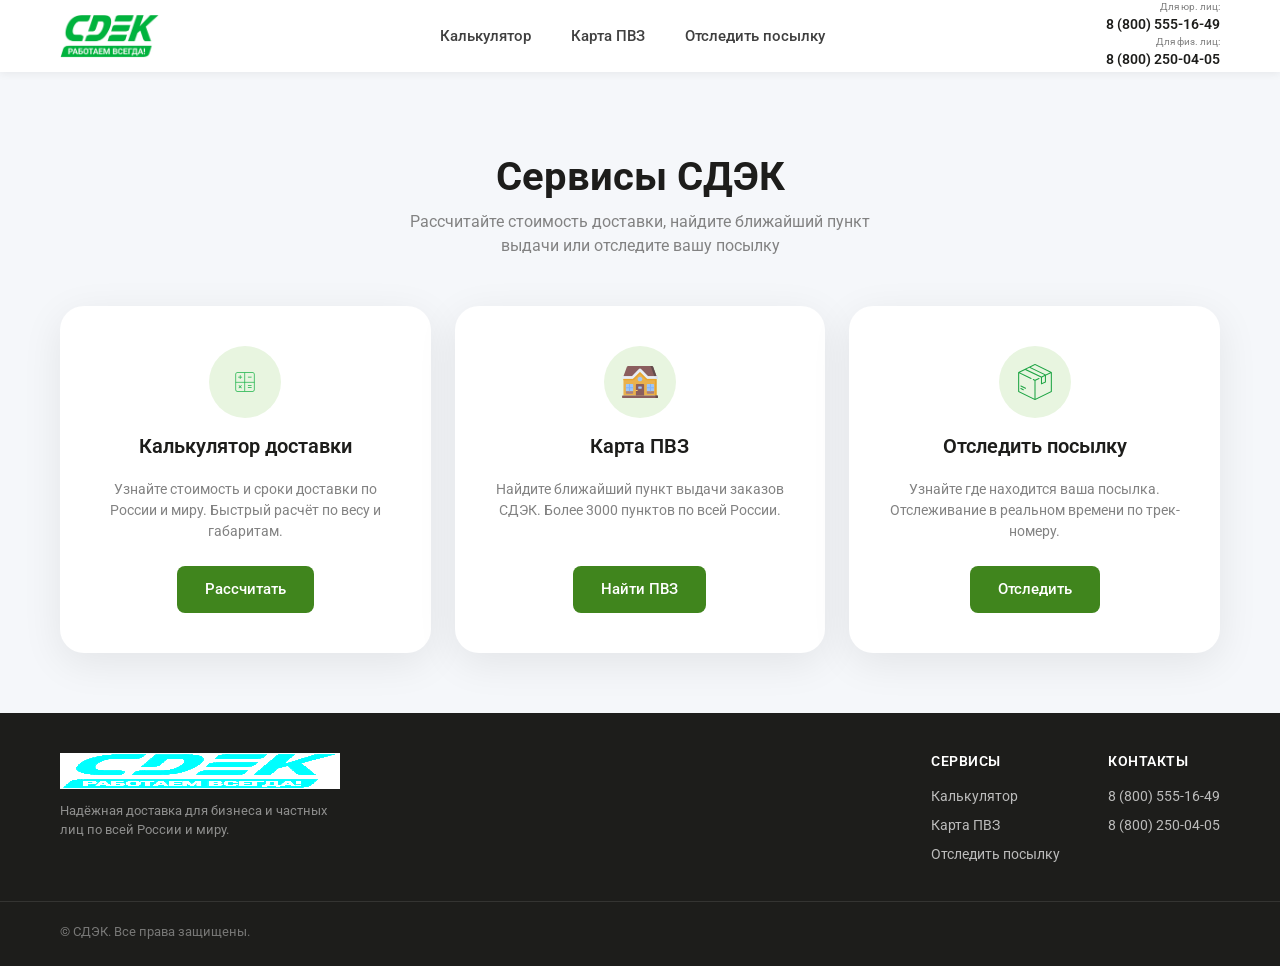
==== commit 93d45612: "Refactor site: remove Tilda assets, add custom JS/CSS, fix city autocomplete Replace Tilda-generated" ====
--- a/index.html
+++ b/index.html
@@ -1,461 +1,117 @@
 <!DOCTYPE html>
-<!-- saved from url=(0017)https://cdek.biz/ -->
-<html><head><meta http-equiv="Content-Type" content="text/html; charset=UTF-8"><script src="./assets/tag_phono.js" type="text/javascript" charset="utf-8" async=""></script><style type="text/css">.uploadcare--jcrop-handle{box-sizing:border-box;padding:12.5px;width:45px;height:45px;background:transparent;z-index:2147483621}@media (min-width:760px){.uploadcare--jcrop-handle{height:35px;width:35px;padding:10px}}.uploadcare--jcrop-handle:before{content:"";display:block;width:20px;height:20px;background:#fff;box-shadow:inset 0 0 0 1px rgba(0,0,0,.2);border-radius:50%}@media (min-width:760px){.uploadcare--jcrop-handle:before{height:15px;width:15px}}.uploadcare--jcrop-handle.ord-nw{margin-top:-22.5px;margin-left:-22.5px;top:0;left:0}@media (min-width:760px){.uploadcare--jcrop-handle.ord-nw{margin-left:-17.5px;margin-top:-17.5px}}.uploadcare--jcrop-handle.ord-ne{margin-top:-22.5px;margin-right:-22.5px;top:0;right:0}@media (min-width:760px){.uploadcare--jcrop-handle.ord-ne{margin-right:-17.5px;margin-top:-17.5px}}.uploadcare--jcrop-handle.ord-se{margin-bottom:-22.5px;margin-right:-22.5px;bottom:0;right:0}@media (min-width:760px){.uploadcare--jcrop-handle.ord-se{margin-right:-17.5px;margin-bottom:-17.5px}}.uploadcare--jcrop-handle.ord-sw{margin-bottom:-22.5px;margin-left:-22.5px;bottom:0;left:0}@media (min-width:760px){.uploadcare--jcrop-handle.ord-sw{margin-left:-17.5px;margin-bottom:-17.5px}}.uploadcare--jcrop-hline{width:100%;height:1px!important;background-color:#fff;box-shadow:0 0 0 1px rgba(0,0,0,.2);z-index:2147483620}.uploadcare--jcrop-hline.bottom{bottom:0}.uploadcare--jcrop-vline{width:1px!important;height:100%;background-color:#fff;box-shadow:0 0 0 1px rgba(0,0,0,.2);z-index:2147483620}.uploadcare--jcrop-vline.right{right:0}.uploadcare--jcrop-tracker{height:100%;width:100%;-webkit-tap-highlight-color:transparent;-webkit-touch-callout:none;-webkit-user-select:none;-ms-user-select:none;user-select:none}.uploadcare--jcrop-holder img{max-width:none;max-height:none}.uploadcare--text{margin:0 0 10px;padding:0;font-size:17.5px;line-height:25px}.uploadcare--text:empty{display:none}.uploadcare--text_muted{color:#a4a2a1}.uploadcare--text_pre{box-sizing:border-box;overflow-x:auto;padding:20px;max-width:100%;background:#e3e1e1;font-family:monospace;white-space:pre;text-align:left}.uploadcare--text_size_small{font-size:15px;line-height:20px}.uploadcare--text_size_medium{font-size:20px;font-weight:700;line-height:25px}.uploadcare--text_size_large{font-size:22px;font-weight:700;line-height:25px}.uploadcare--text_size_extra-large{font-size:35px;line-height:45px}@media (min-width:760px){.uploadcare--text_size_extra-large{font-size:42.5px;line-height:50px}}.uploadcare--icon{all:initial;color:inherit;fill:currentColor;margin:0;padding:0;max-width:100%;width:32px;height:32px;cursor:inherit}.uploadcare--link,.uploadcare--link:link,.uploadcare--link:visited{cursor:pointer;color:#157cfc;text-decoration:underline}.uploadcare--link:focus,.uploadcare--link:hover{color:#3891ff;text-decoration:none}.uploadcare--link:focus{outline:2px solid rgba(21,124,252,.5);outline-offset:1px}.uploadcare--link:active{color:#0969ee}.uploadcare--button{all:initial;-ms-flex-negative:0;flex-shrink:0;display:inline-block;overflow:hidden;box-sizing:border-box;margin:0;padding:10px;width:auto;min-width:100px;height:auto;min-height:0;border-radius:6px;border:1px solid #157cfc;background:transparent;color:#157cfc;cursor:default;white-space:nowrap;text-overflow:ellipsis;text-align:center;font-family:inherit;font-size:15px;font-weight:400;font-style:normal;line-height:20px;box-shadow:none;text-shadow:none;transition:background .3s,color .3s,border .3s}.uploadcare--button svg{pointer-events:none}.uploadcare--button:focus,.uploadcare--button:hover{background:transparent;border-color:#3891ff;color:#3891ff;font-weight:400;font-style:normal;box-shadow:none;text-shadow:none}.uploadcare--button:focus{outline:2px solid rgba(21,124,252,.5);outline-offset:1px}.uploadcare--button:active{border-color:#0969ee;color:#0969ee}.uploadcare--button:disabled,.uploadcare--button[aria-disabled=true]{background:transparent!important;border-color:#d4d2d2!important;color:#d4d2d2!important;cursor:not-allowed}@media (min-width:760px){.uploadcare--button{padding:10px 20px;font-size:17.5px;line-height:25px}}.uploadcare--button_icon{padding:14px;min-width:0;width:60px;height:60px}.uploadcare--button_muted{border-color:transparent!important;color:#a4a2a1;border-radius:0}.uploadcare--button_muted:focus,.uploadcare--button_muted:hover{color:#157cfc}.uploadcare--button_muted:disabled,.uploadcare--button_muted[aria-disabled=true]{border-color:transparent!important}.uploadcare--button_overlay{background:rgba(53,53,53,.5);border-color:transparent;color:#fff}.uploadcare--button_overlay:focus,.uploadcare--button_overlay:hover{background:hsla(0,0%,40%,.5);border-color:transparent;color:#fff}.uploadcare--button_overlay:active{background:rgba(33,33,33,.5)}.uploadcare--button_primary{background:#157cfc;border-color:#157cfc;color:#fff}.uploadcare--button_primary:focus,.uploadcare--button_primary:hover{background:#3891ff;border-color:#3891ff;color:#fff}.uploadcare--button_primary:active{background:#0969ee;border-color:#0969ee}.uploadcare--button_primary:disabled,.uploadcare--button_primary[aria-disabled=true]{background:#d4d2d2!important;border-color:#d4d2d2!important;color:#fff!important}.uploadcare--button_size_big{padding:10px 25px;font-size:20px;line-height:30px}.uploadcare--button_size_small{padding:5px 10px;min-width:80px;font-size:15px;line-height:20px}.uploadcare--input{-webkit-appearance:none;appearance:none;-ms-flex-negative:0;flex-shrink:0;display:block;box-sizing:border-box;margin:5px 0 15px;padding:10px 15px;width:100%;font-size:17.5px;line-height:25px;background:#fff;color:#353535;border:1px solid #a4a2a1;border-radius:2px;box-shadow:none}.uploadcare--input:focus{outline:2px solid rgba(21,124,252,.5);outline-offset:1px}.uploadcare--input::placeholder{color:#a4a2a1}.uploadcare--form{display:-ms-flexbox;display:flex;-ms-flex-direction:column;flex-direction:column;-ms-flex-align:center;align-items:center;box-sizing:border-box;max-width:400px;width:100%}.uploadcare--error{color:#e66a6a}.uploadcare--powered-by{display:-ms-flexbox;display:flex;-ms-flex-direction:row;flex-direction:row;-ms-flex-pack:center;justify-content:center;-ms-flex-align:center;align-items:center;padding:7.5px 0;font-size:12.5px;line-height:15px;color:#fff;text-align:center}.uploadcare--powered-by__link{display:-ms-inline-flexbox;display:inline-flex;color:inherit!important;text-decoration:none!important}.uploadcare--powered-by__logo{display:-ms-inline-flexbox;display:inline-flex;width:20px;height:15px;vertical-align:text-bottom}.uploadcare--progress__canvas{width:100%;height:100%}.uploadcare--progress__text{display:table-cell;vertical-align:middle;text-align:center;font-size:60%;line-height:1}.uploadcare--progress__text-container{width:100%;height:100%;display:table;white-space:normal}.uploadcare--progress_type_canvas{padding:2px;width:32px;height:32px;color:#ffd800;border-color:#e3e1e1}.uploadcare--progressbar{overflow:hidden;width:100%;height:100%;background:#e3e1e1;border-radius:6px}.uploadcare--progressbar__value{width:0;height:100%;background:#ffd800}.uploadcare--menu{-ms-flex-negative:0;flex-shrink:0;width:100%;width:100vw;max-width:100%;height:100%;overflow:hidden}@media (min-width:760px){.uploadcare--menu{width:60px}}@media (max-width:759px){.uploadcare--menu{height:60px}}.uploadcare--menu__icon{-ms-flex-negative:0;flex-shrink:0;margin:14px}@media (max-width:759px){.uploadcare--menu:not(.uploadcare--menu_opened) .uploadcare--menu__item_current:not(.uploadcare--menu__item_tab_file) .uploadcare--menu__icon{position:absolute;top:0;left:50%;transform:translateX(-50%);margin-left:0}}.uploadcare--menu__item{-ms-flex-negative:0;flex-shrink:0;display:-ms-flexbox;display:flex;-ms-flex-align:center;align-items:center;width:100vw;height:60px;overflow:hidden;cursor:default;background:#e3e1e1;color:#666;transition:background .3s,color .3s}@media (min-width:760px){.uploadcare--menu__item{width:60px}}.uploadcare--menu__item:focus,.uploadcare--menu__item:hover{color:#157cfc}.uploadcare--menu__item:active{background-color:#fff;color:#0969ee}.uploadcare--menu__item:focus{outline:none;box-shadow:inset 0 0 0 2px rgba(21,124,252,.5)}.uploadcare--menu__item[aria-disabled=true]{background:#e3e1e1!important;color:#666!important;cursor:not-allowed}.uploadcare--menu__item:after{content:attr(title);-ms-flex-negative:0;flex-shrink:0;display:-ms-flexbox;display:flex;height:30px;font-size:17px;line-height:30px;white-space:nowrap}@media (min-width:760px){.uploadcare--menu__item:after{overflow:hidden;max-width:170px;text-overflow:ellipsis}}.uploadcare--menu__item_current,.uploadcare--menu__item_current:active,.uploadcare--menu__item_current:focus,.uploadcare--menu__item_current:hover{background-color:#fff;color:#353535}.uploadcare--menu__item_hidden{display:none}.uploadcare--menu__items{display:-ms-flexbox;display:flex;-ms-flex-direction:column;flex-direction:column;width:100%;height:100%;padding-right:100vw;overflow-y:auto;overflow-x:hidden;background:#e3e1e1}.uploadcare--menu__toggle{width:60px;height:60px;transition:none}.uploadcare--menu__toggle:focus{outline-offset:-2px}@media (min-width:760px){.uploadcare--menu__toggle{display:none}}@media (max-width:759px){.uploadcare--menu:not(.uploadcare--menu_opened) .uploadcare--menu__toggle-icon_back{display:none}}@media (max-width:759px){.uploadcare--menu_opened{position:relative;z-index:1000;height:100%}.uploadcare--menu_opened .uploadcare--menu__toggle{-ms-flex-pack:start;justify-content:flex-start;width:100%;text-align:left;background:#e3e1e1}.uploadcare--menu_opened .uploadcare--menu__toggle-icon_menu{display:none}.uploadcare--menu_opened .uploadcare--menu__items{height:calc(100% - 60px)}}.uploadcare--footer{-ms-flex-negative:0;flex-shrink:0;display:-ms-flexbox;display:flex;-ms-flex-pack:justify;justify-content:space-between;-ms-flex-align:center;align-items:center;box-sizing:border-box;width:100%;margin-top:10px;padding:5px 20px 15px}@media (max-width:759px) and (orientation:portrait){.uploadcare--footer{display:block}}.uploadcare--footer:empty{display:none}.uploadcare--footer__additions{-ms-flex-positive:1;flex-grow:1;-ms-flex-order:1;order:1;display:-ms-flexbox;display:flex;-ms-flex-pack:center;justify-content:center;-ms-flex-align:center;align-items:center;box-sizing:border-box;padding:0 0 15px;text-align:center}@media (max-width:759px) and (orientation:landscape){.uploadcare--footer__additions{padding:0 20px}}@media (max-width:500px) and (orientation:landscape){.uploadcare--footer__additions{display:none}}@media (min-width:760px){.uploadcare--footer__additions{padding:0 20px}}.uploadcare--footer__additions:empty{visibility:hidden;padding:0}.uploadcare--footer__button{margin-top:5px;margin-bottom:5px}.uploadcare--footer__button:first-of-type{-ms-flex-order:0;order:0}.uploadcare--footer__button:nth-of-type(2){-ms-flex-order:2;order:2}@media (max-width:759px){.uploadcare--footer__button{max-width:calc(50% - 20px)}}@media (max-width:759px) and (orientation:portrait){.uploadcare--footer__button:first-of-type{float:left}.uploadcare--footer__button:nth-of-type(2){float:right}}.uploadcare--dragging .uploadcare--draganddrop{margin:20px;background:#e3e1e1;color:#a4a2a1;border:2px dashed;border-radius:20px}.uploadcare--draganddrop.uploadcare--dragging{color:#157cfc!important}@media (max-width:759px){.uploadcare--draganddrop__title{display:none}}.uploadcare--draganddrop:not(.uploadcare--draganddrop_supported) .uploadcare--draganddrop__supported,.uploadcare--draganddrop_supported .uploadcare--draganddrop__not-supported,.uploadcare--dragging .uploadcare--dialog__close,.uploadcare--dragging__show{display:none}.uploadcare--dragging .uploadcare--dragging__show{display:block}.uploadcare--dragging .uploadcare--dragging__hide{display:none}.uploadcare--file{display:-ms-flexbox;display:flex;-ms-flex-direction:row;flex-direction:row;-ms-flex-align:stretch;align-items:stretch;-ms-flex-pack:justify;justify-content:space-between;box-sizing:border-box;padding:5px 0 5px 20px;color:#353535;cursor:default}.uploadcare--file:hover{background:rgba(21,124,252,.1)}.uploadcare--file__description{-ms-flex-positive:1;flex-grow:1;min-width:0;padding-right:20px;text-align:left}.uploadcare--file__description:focus,.uploadcare--file__description:focus .uploadcare--file__preview,.uploadcare--file__description:hover,.uploadcare--file__description:hover .uploadcare--file__preview{color:#157cfc}.uploadcare--file__description:active,.uploadcare--file__description:active .uploadcare--file__preview{color:#0969ee}.uploadcare--file__description:focus{outline:2px solid rgba(21,124,252,.5);outline-offset:2px}.uploadcare--file__icon{max-width:100%;max-height:100%}.uploadcare--file__name{overflow:hidden;margin:0;max-width:calc(100vw - 200px);line-height:25px;white-space:nowrap;text-overflow:ellipsis;transition:color .3s}@media (min-width:760px){.uploadcare--file__name{max-width:350px}}.uploadcare--file__preview{-ms-flex-negative:0;flex-shrink:0;display:-ms-flexbox;display:flex;-ms-flex-align:center;align-items:center;-ms-flex-pack:center;justify-content:center;float:left;box-sizing:border-box;margin-right:10px;padding:2px;width:60px;height:60px;overflow:hidden;border:1px solid;border-radius:6px;background:transparent;color:#e3e1e1;transition:border .3s}.uploadcare--file__progressbar{-ms-flex-negative:0;flex-shrink:0;-ms-flex-item-align:center;align-self:center;margin:0 10px;width:60px;height:10px}.uploadcare--file__size{font-size:12.5px;color:#a4a2a1}.uploadcare--file_status_error,.uploadcare--file_status_error .uploadcare--file__description,.uploadcare--file_status_error .uploadcare--file__preview{color:#e66a6a!important}.uploadcare--file_status_error .uploadcare--file__name{color:rgba(230,106,106,.5)!important}.uploadcare--file_status_error .uploadcare--file__progressbar,.uploadcare--file_status_error .uploadcare--file__size,.uploadcare--file_status_uploaded .uploadcare--file__progressbar{display:none}.uploadcare--file_status_uploading,.uploadcare--file_status_uploading .uploadcare--file__description{color:#353535!important}.uploadcare--file_status_uploading .uploadcare--file__name{max-width:calc(100vw - 280px)}@media (min-width:760px){.uploadcare--file_status_uploading .uploadcare--file__name{max-width:270px}}.uploadcare--file_status_uploading .uploadcare--file__preview{background:#ffd800;color:#ffd800!important}.uploadcare--files{-ms-flex-positive:1;flex-grow:1;display:-ms-flexbox;display:flex;-ms-flex-direction:column;flex-direction:column;overflow:auto;width:100%;height:100%}.uploadcare--files__item{-ms-flex-negative:0;flex-shrink:0}.uploadcare--crop-sizes{-ms-flex-positive:1;flex-grow:1;display:-ms-flexbox;display:flex;-ms-flex-pack:distribute;justify-content:space-around}.uploadcare--crop-sizes__item{display:-ms-flexbox;display:flex;-ms-flex-direction:column;flex-direction:column;-ms-flex-pack:end;justify-content:flex-end;-ms-flex-align:center;align-items:center;padding:0;height:65px;background:transparent;border-color:transparent;color:#353535}.uploadcare--crop-sizes__item:focus,.uploadcare--crop-sizes__item:hover{background:transparent;border-color:transparent;color:#157cfc}.uploadcare--crop-sizes__item:active{background:transparent;border-color:transparent;color:#0969ee}.uploadcare--crop-sizes__item:disabled,.uploadcare--crop-sizes__item[aria-disabled=true]{border-color:transparent!important}.uploadcare--crop-sizes__item:after{content:attr(data-caption);display:block;font-size:14px;line-height:25px;text-transform:uppercase}@media (max-width:400px),(max-width:600px) and (orientation:landscape){.uploadcare--crop-sizes__item:after{font-size:12px}}.uploadcare--crop-sizes__item:before{content:"";display:block;-ms-flex-order:1;order:1;margin:1px 0;width:6px;height:6px;background:transparent;border-radius:50%}.uploadcare--crop-sizes__item_current:active,.uploadcare--crop-sizes__item_current:focus,.uploadcare--crop-sizes__item_current:hover{color:#353535}.uploadcare--crop-sizes__item_current:before{background:#157cfc}.uploadcare--crop-sizes__icon{box-sizing:border-box;width:30px;height:30px;border:2px solid;border-radius:2px;color:inherit;transform:scale(.666)}.uploadcare--crop-sizes__icon_free{border:none;border-radius:0;transform:none}.uploadcare--file-source{margin:10px;border-color:#e3e1e1;background:#e3e1e1;color:#353535}.uploadcare--file-source_all{-ms-flex-order:1;order:1;border-color:currentColor;background:transparent;color:#157cfc}.uploadcare--file-sources{-ms-flex-negative:0;flex-shrink:0;display:-ms-flexbox;display:flex;-ms-flex-direction:column;flex-direction:column;-ms-flex-align:center;align-items:center;width:100%}@media (max-width:759px) and (max-height:450px),(min-width:760px){.uploadcare--file-sources{display:none}}.uploadcare--file-sources__caption{margin:15px 0 5px}@media (max-width:759px) and (max-height:550px){.uploadcare--file-sources__item:nth-child(4),.uploadcare--file-sources__item:nth-child(5),.uploadcare--file-sources__item:nth-child(6){display:none}}.uploadcare--file-sources__items{display:-ms-flexbox;display:flex;-ms-flex-wrap:wrap;flex-wrap:wrap;-ms-flex-pack:center;justify-content:center;max-width:300px}.uploadcare--file-sources__items:empty,.uploadcare--file-sources__items:not(.uploadcare--file-sources__items_many) .uploadcare--file-source__all{display:none}.uploadcare--media{-ms-flex-positive:1;flex-grow:1;display:-ms-flexbox;display:flex;-ms-flex-pack:center;justify-content:center;-ms-flex-align:center;align-items:center;position:relative;width:100%}.uploadcare--media__image{position:absolute;top:50%;left:50%;max-width:100%;max-height:100%;transform:translateX(-50%) translateY(-50%)}.uploadcare--media__video{all:initial;width:auto;max-width:100%;height:auto;min-height:100px;max-height:100%}@media (max-width:759px) and (max-height:379px){.uploadcare--media__video{max-height:120px}}@media (max-width:759px) and (min-height:380px) and (max-height:499px){.uploadcare--media__video{max-height:160px}}@media (max-width:759px) and (min-height:500px),(min-width:760px){.uploadcare--media__video{max-height:300px}}.uploadcare--camera__button{margin:5px 10px}.uploadcare--camera__button_type_mirror{position:absolute;top:15px;left:50%;margin:0;transform:translateX(-50%)}.uploadcare--camera__video{transition:transform .8s cubic-bezier(.23,1,.32,1)}.uploadcare--camera__video_mirrored{transform:scaleX(-1)}.uploadcare--camera__video-container{-ms-flex-positive:0;flex-grow:0;position:relative;margin-bottom:10px}.uploadcare--camera_status_denied .uploadcare--camera__button_type_cancel-record,.uploadcare--camera_status_denied .uploadcare--camera__button_type_capture,.uploadcare--camera_status_denied .uploadcare--camera__button_type_mirror,.uploadcare--camera_status_denied .uploadcare--camera__button_type_start-record,.uploadcare--camera_status_denied .uploadcare--camera__button_type_stop-record,.uploadcare--camera_status_denied .uploadcare--camera__controls,.uploadcare--camera_status_denied .uploadcare--camera__not-found,.uploadcare--camera_status_denied .uploadcare--camera__please-allow,.uploadcare--camera_status_denied .uploadcare--camera__video-container,.uploadcare--camera_status_not-founded .uploadcare--camera__button_type_cancel-record,.uploadcare--camera_status_not-founded .uploadcare--camera__button_type_capture,.uploadcare--camera_status_not-founded .uploadcare--camera__button_type_mirror,.uploadcare--camera_status_not-founded .uploadcare--camera__button_type_retry,.uploadcare--camera_status_not-founded .uploadcare--camera__button_type_start-record,.uploadcare--camera_status_not-founded .uploadcare--camera__button_type_stop-record,.uploadcare--camera_status_not-founded .uploadcare--camera__controls,.uploadcare--camera_status_not-founded .uploadcare--camera__please-allow,.uploadcare--camera_status_not-founded .uploadcare--camera__video-container,.uploadcare--camera_status_ready .uploadcare--camera__button_type_cancel-record,.uploadcare--camera_status_ready .uploadcare--camera__button_type_retry,.uploadcare--camera_status_ready .uploadcare--camera__button_type_stop-record,.uploadcare--camera_status_ready .uploadcare--camera__not-found,.uploadcare--camera_status_ready .uploadcare--camera__please-allow,.uploadcare--camera_status_recording .uploadcare--camera__button_type_capture,.uploadcare--camera_status_recording .uploadcare--camera__button_type_mirror,.uploadcare--camera_status_recording .uploadcare--camera__button_type_retry,.uploadcare--camera_status_recording .uploadcare--camera__button_type_start-record,.uploadcare--camera_status_recording .uploadcare--camera__device-select,.uploadcare--camera_status_recording .uploadcare--camera__not-found,.uploadcare--camera_status_recording .uploadcare--camera__please-allow,.uploadcare--camera_status_requested .uploadcare--camera__button_type_cancel-record,.uploadcare--camera_status_requested .uploadcare--camera__button_type_capture,.uploadcare--camera_status_requested .uploadcare--camera__button_type_mirror,.uploadcare--camera_status_requested .uploadcare--camera__button_type_retry,.uploadcare--camera_status_requested .uploadcare--camera__button_type_start-record,.uploadcare--camera_status_requested .uploadcare--camera__button_type_stop-record,.uploadcare--camera_status_requested .uploadcare--camera__controls,.uploadcare--camera_status_requested .uploadcare--camera__device-select,.uploadcare--camera_status_requested .uploadcare--camera__not-found,.uploadcare--camera_status_requested .uploadcare--camera__video-container{display:none}.uploadcare--camera__device-select{all:initial;display:none;-ms-flex-negative:0;flex-shrink:0;overflow:hidden;box-sizing:border-box;margin:5px 10px 15px;padding:10px 60px 10px 10px;width:auto;max-width:500px;min-width:100px;height:auto;min-height:0;border-radius:6px;border:1px solid #157cfc;color:#157cfc;cursor:default;white-space:nowrap;text-overflow:ellipsis;text-align:center;font-family:inherit;font-size:15px;font-weight:400;font-style:normal;line-height:20px;box-shadow:none;text-shadow:none;transition:background .3s,color .3s,border .3s;background-image:linear-gradient(45deg,transparent 50%,#3891ff 0),linear-gradient(135deg,#3891ff 50%,transparent 0),linear-gradient(90deg,#ccc,#ccc);background-position:calc(100% - 20px) calc(1em + 2px),calc(100% - 15px) calc(1em + 2px),calc(100% - 2.5em) .5em;background-size:5px 5px,5px 5px,1px 1.5em;background-repeat:no-repeat}.uploadcare--camera__device-select svg{pointer-events:none}.uploadcare--camera__device-select:focus,.uploadcare--camera__device-select:hover{border-color:#3891ff;color:#3891ff;font-weight:400;font-style:normal;box-shadow:none;text-shadow:none}.uploadcare--camera__device-select:focus{outline:2px solid rgba(21,124,252,.5);outline-offset:1px}.uploadcare--camera__device-select:active{border-color:#0969ee;color:#0969ee}@media (min-width:760px){.uploadcare--camera__device-select{padding:10px 60px 10px 20px;font-size:17.5px;line-height:25px}}.uploadcare--camera__device-select.uploadcare--camera__device-select_has-options{display:block}.uploadcare--crop-widget>.uploadcare--preview__image{filter:brightness(60%);transform:none}.uploadcare--tab{overflow:hidden;-ms-flex-align:stretch;align-items:stretch;text-align:center}.uploadcare--tab,.uploadcare--tab__content{-ms-flex-positive:1;flex-grow:1;display:-ms-flexbox;display:flex;-ms-flex-direction:column;flex-direction:column;-ms-flex-pack:center;justify-content:center}.uploadcare--tab__content{-ms-flex-negative:1;flex-shrink:1;-ms-flex-align:center;align-items:center;overflow-y:auto;padding:0 20px}.uploadcare--tab__header{-ms-flex-negative:0;flex-shrink:0;padding:0 20px;overflow:hidden}@media (min-width:760px){.uploadcare--tab__header{display:-ms-flexbox;display:flex;-ms-flex-align:center;align-items:center;padding-right:60px;height:60px}}.uploadcare--tab__iframe{-ms-flex-positive:1;flex-grow:1;width:100%;height:100%;border:0;opacity:0}.uploadcare--tab__title{margin-top:10px;margin-bottom:10px}.uploadcare--tab:not(.uploadcare--tab_current),.uploadcare--tab_name_preview.uploadcare--tab_current~.uploadcare--panel__footer{display:none}.uploadcare--tab_remote.uploadcare--tab_current~.uploadcare--panel__footer{margin-top:0}.uploadcare--panel{-ms-flex-negative:0;flex-shrink:0;display:-ms-flexbox;display:flex;-ms-flex-direction:column;flex-direction:column;position:relative;box-sizing:border-box;overflow:hidden;width:100%;height:500px;border:1px solid #a4a2a1;border-radius:6px;background:#fff;color:#353535;font-family:-apple-system,BlinkMacSystemFont,Segoe UI,Roboto,Ubuntu,Cantarell,Fira Sans,Droid Sans,Helvetica Neue,Arial,sans-serif;font-weight:400;font-size:15px;line-height:20px}@media (min-width:760px){.uploadcare--panel{-ms-flex-direction:row;flex-direction:row}}.uploadcare--panel>.uploadcare--icons{position:absolute}.uploadcare--panel__content{-ms-flex-positive:1;flex-grow:1;display:-ms-flexbox;display:flex;-ms-flex-direction:column;flex-direction:column;overflow:hidden}.uploadcare--panel__file-counter{display:inline}.uploadcare--panel__footer{padding-top:15px;background:#fff9d8}.uploadcare--panel__icon{box-sizing:border-box;padding:3px}.uploadcare--panel__menu_hidden{display:none}.uploadcare--panel__message_hidden{color:#d4d2d2}.uploadcare--panel__powered-by{background:#353535;color:hsla(0,0%,100%,.5)}@media (min-width:760px){.uploadcare--panel__powered-by{display:none}}.uploadcare--tab:not(:nth-child(2)).uploadcare--tab_current~.uploadcare--panel__powered-by{display:none}@media (max-width:759px){.uploadcare--panel_menu-hidden .uploadcare--tab__header{padding:6px 60px 0;min-height:60px}}.uploadcare--panel:not(.uploadcare--panel_multiple) .uploadcare--panel__footer{display:none}.uploadcare--panel_multiple .uploadcare--panel__content{position:relative}.uploadcare--panel_multiple .uploadcare--tab_name_preview{position:absolute;top:0;left:0;height:100%;width:100%}.uploadcare--panel_multiple .uploadcare--tab_name_preview .uploadcare--tab__content{padding-left:0;padding-right:0}.uploadcare--panel_multiple .uploadcare--tab_name_preview .uploadcare--tab__footer{position:relative;margin-top:0;padding-top:15px}.uploadcare--panel_multiple .uploadcare--tab_name_preview .uploadcare--tab__footer:before{content:"";position:absolute;top:0;left:20px;width:calc(100% - 40px);height:1px;background:#e3e1e1}.uploadcare--preview__content{overflow:hidden}.uploadcare--preview__content_crop{padding:10px 20px}.uploadcare--dialog{display:-ms-flexbox;display:flex;-ms-flex-direction:column;flex-direction:column;-ms-flex-pack:start;justify-content:flex-start;-ms-flex-align:stretch;align-items:stretch;position:fixed;top:0;left:0;z-index:2147483647;box-sizing:border-box;overflow:hidden;-ms-touch-action:none;touch-action:none;width:100%;height:100%;background:#fff;color:#353535;font-family:-apple-system,BlinkMacSystemFont,Segoe UI,Roboto,Ubuntu,Cantarell,Fira Sans,Droid Sans,Helvetica Neue,Arial,sans-serif;font-weight:400;font-size:15px;line-height:20px;opacity:0;transition:opacity .33s cubic-bezier(.05,.7,.25,1)}@media (min-width:760px){.uploadcare--dialog{-ms-flex-align:center;align-items:center;overflow-y:auto;background:rgba(0,0,0,.5)}}@media (min-width:760px) and (max-height:559px){.uploadcare--dialog{padding-top:30px}}@media (min-width:760px) and (min-height:560px){.uploadcare--dialog{-ms-flex-pack:center;justify-content:center}}.uploadcare--dialog__close{position:absolute;top:0;right:0;z-index:49}.uploadcare--dialog__close:focus{outline-offset:-2px}.uploadcare--dialog__container{display:-ms-flexbox;display:flex;position:relative;overflow:hidden}@media (max-width:759px){.uploadcare--dialog__container{-ms-flex-positive:1;flex-grow:1;height:100%}}@media (min-width:760px){.uploadcare--dialog__container{width:calc(100% - 60px);max-width:900px;height:calc(100% - 60px);min-height:500px;max-height:660px;border-radius:6px;-webkit-mask-image:-webkit-radial-gradient(#fff,#000)}}@media (min-width:1210px){.uploadcare--dialog__container{max-width:1050px}}.uploadcare--dialog__panel{height:100%;border:none;border-radius:0}@media (min-width:1210px){.uploadcare--dialog__panel .uploadcare--menu,.uploadcare--dialog__panel .uploadcare--menu__item{width:250px}}.uploadcare--dialog__powered-by{-ms-flex-negative:0;flex-shrink:0}@media (max-width:759px){.uploadcare--dialog__powered-by{display:none}}.uploadcare--dialog_status_active{opacity:1}.uploadcare--widget{display:inline-block;vertical-align:baseline}.uploadcare--dragging .uploadcare--widget,.uploadcare--widget.uploadcare--dragging{position:relative}.uploadcare--widget__button{all:initial;display:inline-block;box-sizing:border-box;margin:0;padding:.4em 1em;width:auto;min-width:0;height:auto;min-height:0;border-radius:6px;border:none;background:#c3c3c3;color:#fff;cursor:default;text-align:center;white-space:nowrap;font:inherit;line-height:inherit;box-shadow:none;text-shadow:inherit;transition:background .3s}.uploadcare--widget__button:focus,.uploadcare--widget__button:hover{background:#b3b3b3;color:#fff;font:inherit;box-shadow:none;text-shadow:inherit}.uploadcare--widget__button:focus{outline:2px solid rgba(21,124,252,.5);outline-offset:1px}.uploadcare--widget__button:active{background:#b3b3b3}.uploadcare--widget__button:disabled{background:#c3c3c3;color:#fff;cursor:not-allowed}.uploadcare--widget__button_type_open{background:#157cfc;color:#fff}.uploadcare--widget__button_type_open:focus,.uploadcare--widget__button_type_open:hover{background:#3891ff}.uploadcare--widget__button_type_open:active{background:#0969ee}.uploadcare--widget__button_type_open:disabled{background:#c3c3c3}.uploadcare--widget__dragndrop-area{position:absolute;top:0;left:0;box-sizing:border-box;min-width:100%;min-height:100%;margin:0;padding:calc(.4em - 1.5px) 1em;font:inherit;line-height:inherit;text-align:center;white-space:nowrap;border:1.5px dashed;border-radius:6px;background:#e3e1e1;color:#a4a2a1;transition:color .3s;display:none}.uploadcare--dragging .uploadcare--widget__dragndrop-area{display:block}.uploadcare--widget.uploadcare--dragging .uploadcare--widget__dragndrop-area{color:#157cfc}.uploadcare--widget__file-name,.uploadcare--widget__file-size{display:inline}.uploadcare--widget__progress{display:inline-block;width:1.8em;height:1.8em;margin:0 .2em 0 0;padding:0;line-height:0;vertical-align:middle}.uploadcare--widget__text{display:inline-block;box-sizing:border-box;margin-right:.2em;padding:.4em 0;white-space:nowrap}.uploadcare--widget:not(.uploadcare--widget_option_clearable).uploadcare--widget_status_error .uploadcare--widget__button_type_remove,.uploadcare--widget:not(.uploadcare--widget_option_clearable).uploadcare--widget_status_loaded .uploadcare--widget__button_type_remove,.uploadcare--widget_option_clearable.uploadcare--widget_status_error .uploadcare--widget__button_type_open,.uploadcare--widget_status_error .uploadcare--widget__button_type_cancel,.uploadcare--widget_status_error .uploadcare--widget__progress,.uploadcare--widget_status_loaded .uploadcare--widget__button_type_cancel,.uploadcare--widget_status_loaded .uploadcare--widget__button_type_open,.uploadcare--widget_status_loaded .uploadcare--widget__progress,.uploadcare--widget_status_ready .uploadcare--widget__button_type_cancel,.uploadcare--widget_status_ready .uploadcare--widget__button_type_remove,.uploadcare--widget_status_ready .uploadcare--widget__progress,.uploadcare--widget_status_ready .uploadcare--widget__text,.uploadcare--widget_status_started .uploadcare--widget__button_type_open,.uploadcare--widget_status_started .uploadcare--widget__button_type_remove{display:none}.uploadcare--page{width:auto;min-width:0;max-width:100%;height:auto;min-height:0;max-height:100%;overflow:hidden}.uploadcare--mouse-focused:focus{outline:none}</style>   <meta name="viewport" content="width=device-width, initial-scale=1.0"> <meta name="yandex-verification" content="096d735a7b0ff236"> <!--metatextblock--> <title>Официальный сайт CDEK</title> <meta name="description" content="cdek ru официальный сайт"> <meta name="keywords" content="Сайт cdek ru сдэк ру"> <meta property="og:url" content="https://cdek.biz"> <meta property="og:title" content="CDEK.BIZ"> <meta property="og:description" content="Cdek ru официальный сайт партнера"> <meta property="og:type" content="website"> <meta property="og:image" content="https://static.tildacdn.com/tild3962-6565-4231-b832-663465393461/cdekbiz.jpg"> <link rel="canonical" href="https://cdek.biz/"> <!--/metatextblock--> <meta name="format-detection" content="telephone=no"> <meta http-equiv="x-dns-prefetch-control" content="on"> <link rel="dns-prefetch" href="https://ws.tildacdn.com/"> <link rel="dns-prefetch" href="https://static.tildacdn.com/"> <link rel="shortcut icon" href="https://static.tildacdn.com/tild3135-6332-4930-b633-353137363166/Logo-favicon_ico.ico" type="image/x-icon"> <!-- Assets --> <script type="text/javascript" async="" id="tildastatscript" src="./assets/tilda-stat-1.0.min.js"></script><script type="text/javascript" async="" src="./assets/watch.js"></script><script src="./assets/tilda-fallback-1.0.min.js" async="" charset="utf-8"></script> <link rel="stylesheet" href="./assets/tilda-grid-3.0.min.css" type="text/css" media="all" onerror="this.loaderr=&#39;y&#39;;"> <link rel="stylesheet" href="./assets/tilda-blocks-page21614815.min.css" type="text/css" media="all" onerror="this.loaderr=&#39;y&#39;;"> <link rel="preconnect" href="https://fonts.gstatic.com/"> <link href="./assets/css2.css" rel="stylesheet"> <link rel="stylesheet" href="./assets/tilda-animation-2.0.min.css" type="text/css" media="all" onerror="this.loaderr=&#39;y&#39;;"> <link rel="stylesheet" href="./assets/tilda-popup-1.1.min.css" type="text/css" media="all" onload="this.media=&#39;all&#39;;" onerror="this.loaderr=&#39;y&#39;;"> <noscript><link rel="stylesheet" href="https://static.tildacdn.com/css/tilda-popup-1.1.min.css" type="text/css" media="all" /></noscript> <link rel="stylesheet" href="./assets/tilda-forms-1.0.min.css" type="text/css" media="all" onerror="this.loaderr=&#39;y&#39;;"> <link rel="stylesheet" href="./assets/css2-1.css" type="text/css"> <script nomodule="" src="./assets/tilda-polyfill-1.0.min.js" charset="utf-8"></script> <script type="text/javascript">function t_onReady(func) {if(document.readyState!='loading') {func();} else {document.addEventListener('DOMContentLoaded',func);}}
-function t_onFuncLoad(funcName,okFunc,time) {if(typeof window[funcName]==='function') {okFunc();} else {setTimeout(function() {t_onFuncLoad(funcName,okFunc,time);},(time||100));}}function t396_initialScale(t){var e=document.getElementById("rec"+t);if(e){var i=e.querySelector(".t396__artboard");if(i){window.tn_scale_initial_window_width||(window.tn_scale_initial_window_width=document.documentElement.clientWidth);var a=window.tn_scale_initial_window_width,r=[],n,l=i.getAttribute("data-artboard-screens");if(l){l=l.split(",");for(var o=0;o<l.length;o++)r[o]=parseInt(l[o],10)}else r=[320,480,640,960,1200];for(var o=0;o<r.length;o++){var d=r[o];a>=d&&(n=d)}var _="edit"===window.allrecords.getAttribute("data-tilda-mode"),c="center"===t396_getFieldValue(i,"valign",n,r),s="grid"===t396_getFieldValue(i,"upscale",n,r),w=t396_getFieldValue(i,"height_vh",n,r),g=t396_getFieldValue(i,"height",n,r),u=!!window.opr&&!!window.opr.addons||!!window.opera||-1!==navigator.userAgent.indexOf(" OPR/");if(!_&&c&&!s&&!w&&g&&!u){var h=parseFloat((a/n).toFixed(3)),f=[i,i.querySelector(".t396__carrier"),i.querySelector(".t396__filter")],v=Math.floor(parseInt(g,10)*h)+"px",p;i.style.setProperty("--initial-scale-height",v);for(var o=0;o<f.length;o++)f[o].style.setProperty("height","var(--initial-scale-height)");t396_scaleInitial__getElementsToScale(i).forEach((function(t){t.style.zoom=h}))}}}}function t396_scaleInitial__getElementsToScale(t){return t?Array.prototype.slice.call(t.children).filter((function(t){return t&&(t.classList.contains("t396__elem")||t.classList.contains("t396__group"))})):[]}function t396_getFieldValue(t,e,i,a){var r,n=a[a.length-1];if(!(r=i===n?t.getAttribute("data-artboard-"+e):t.getAttribute("data-artboard-"+e+"-res-"+i)))for(var l=0;l<a.length;l++){var o=a[l];if(!(o<=i)&&(r=o===n?t.getAttribute("data-artboard-"+e):t.getAttribute("data-artboard-"+e+"-res-"+o)))break}return r}window.TN_SCALE_INITIAL_VER="1.0",window.tn_scale_initial_window_width=null;</script> <script src="./assets/jquery-1.10.2.min.js" charset="utf-8" onerror="this.loaderr=&#39;y&#39;;"></script> <script src="./assets/tilda-scripts-3.0.min.js" charset="utf-8" defer="" onerror="this.loaderr=&#39;y&#39;;"></script> <script src="./assets/tilda-blocks-page21614815.min.js" charset="utf-8" async="" onerror="this.loaderr=&#39;y&#39;;"></script> <script src="./assets/tilda-animation-2.0.min.js" charset="utf-8" async="" onerror="this.loaderr=&#39;y&#39;;"></script> <script src="./assets/tilda-zero-1.1.min.js" charset="utf-8" async="" onerror="this.loaderr=&#39;y&#39;;"></script> <script src="./assets/tilda-popup-1.0.min.js" charset="utf-8" async="" onerror="this.loaderr=&#39;y&#39;;"></script> <script src="./assets/tilda-forms-1.0.min.js" charset="utf-8" async="" onerror="this.loaderr=&#39;y&#39;;"></script> <script src="./assets/tilda-menu-1.0.min.js" charset="utf-8" async="" onerror="this.loaderr=&#39;y&#39;;"></script> <script src="./assets/tilda-zero-forms-1.0.min.js" charset="utf-8" async="" onerror="this.loaderr=&#39;y&#39;;"></script> <script src="./assets/tilda-animation-sbs-1.0.min.js" charset="utf-8" async="" onerror="this.loaderr=&#39;y&#39;;"></script> <script src="./assets/tilda-zero-scale-1.0.min.js" charset="utf-8" async="" onerror="this.loaderr=&#39;y&#39;;"></script> <script src="./assets/tilda-skiplink-1.0.min.js" charset="utf-8" async="" onerror="this.loaderr=&#39;y&#39;;"></script> <script src="./assets/tilda-events-1.0.min.js" charset="utf-8" async="" onerror="this.loaderr=&#39;y&#39;;"></script> <!-- nominify begin --><!-- nominify end --><script type="text/javascript">window.dataLayer=window.dataLayer||[];</script> <script type="text/javascript">(function() {if((/bot|google|yandex|baidu|bing|msn|duckduckbot|teoma|slurp|crawler|spider|robot|crawling|facebook/i.test(navigator.userAgent))===false&&typeof(sessionStorage)!='undefined'&&sessionStorage.getItem('visited')!=='y'&&document.visibilityState){var style=document.createElement('style');style.type='text/css';style.innerHTML='@media screen and (min-width: 980px) {.t-records {opacity: 0;}.t-records_animated {-webkit-transition: opacity ease-in-out .2s;-moz-transition: opacity ease-in-out .2s;-o-transition: opacity ease-in-out .2s;transition: opacity ease-in-out .2s;}.t-records.t-records_visible {opacity: 1;}}';document.getElementsByTagName('head')[0].appendChild(style);function t_setvisRecs(){var alr=document.querySelectorAll('.t-records');Array.prototype.forEach.call(alr,function(el) {el.classList.add("t-records_animated");});setTimeout(function() {Array.prototype.forEach.call(alr,function(el) {el.classList.add("t-records_visible");});sessionStorage.setItem("visited","y");},400);}
-document.addEventListener('DOMContentLoaded',t_setvisRecs);}})();</script><script type="text/javascript" src="./assets/tilda-phone-mask-1.1.min.js"></script><script type="text/javascript" src="./assets/tilda-variant-select-1.0.min.js"></script><script type="text/javascript" src="./assets/uploadcare-3.x.min.js"></script><style>.t396 .t-animate[data-animate-style="fadein"],.t396 .t-animate[data-animate-style="fadeinup"],.t396 .t-animate[data-animate-style="fadeindown"],.t396 .t-animate[data-animate-style="fadeinleft"],.t396 .t-animate[data-animate-style="fadeinright"],.t396 .t-animate[data-animate-style="zoomin"],.t396 .t-animate[data-animate-style="zoomout"] {opacity: 0;-webkit-transition-property: opacity, transform;transition-property: opacity, transform;-webkit-transition-duration: 1s;transition-duration: 1s;-webkit-transition-timing-function: cubic-bezier(0.19, 1, 0.22, 1);transition-timing-function: cubic-bezier(0.19, 1, 0.22, 1);-webkit-backface-visibility: hidden;backface-visibility: hidden;}@media screen and (min-width: 960px) and (max-width: 1199px) {.t396 .t-animate[data-animate-style-res-960="fadein"],.t396 .t-animate[data-animate-style-res-960="fadeinup"],.t396 .t-animate[data-animate-style-res-960="fadeindown"],.t396 .t-animate[data-animate-style-res-960="fadeinleft"],.t396 .t-animate[data-animate-style-res-960="fadeinright"],.t396 .t-animate[data-animate-style-res-960="zoomin"],.t396 .t-animate[data-animate-style-res-960="zoomout"] {opacity: 0;-webkit-transition-property: opacity, transform;transition-property: opacity, transform;-webkit-transition-duration: 1s;transition-duration: 1s;-webkit-transition-timing-function: cubic-bezier(0.19, 1, 0.22, 1);transition-timing-function: cubic-bezier(0.19, 1, 0.22, 1);-webkit-backface-visibility: hidden;backface-visibility: hidden;}}@media screen and (min-width: 640px) and (max-width: 959px) {.t396 .t-animate[data-animate-style-res-640="fadein"],.t396 .t-animate[data-animate-style-res-640="fadeinup"],.t396 .t-animate[data-animate-style-res-640="fadeindown"],.t396 .t-animate[data-animate-style-res-640="fadeinleft"],.t396 .t-animate[data-animate-style-res-640="fadeinright"],.t396 .t-animate[data-animate-style-res-640="zoomin"],.t396 .t-animate[data-animate-style-res-640="zoomout"] {opacity: 0;-webkit-transition-property: opacity, transform;transition-property: opacity, transform;-webkit-transition-duration: 1s;transition-duration: 1s;-webkit-transition-timing-function: cubic-bezier(0.19, 1, 0.22, 1);transition-timing-function: cubic-bezier(0.19, 1, 0.22, 1);-webkit-backface-visibility: hidden;backface-visibility: hidden;}}@media screen and (min-width: 480px) and (max-width: 639px) {.t396 .t-animate[data-animate-style-res-480="fadein"],.t396 .t-animate[data-animate-style-res-480="fadeinup"],.t396 .t-animate[data-animate-style-res-480="fadeindown"],.t396 .t-animate[data-animate-style-res-480="fadeinleft"],.t396 .t-animate[data-animate-style-res-480="fadeinright"],.t396 .t-animate[data-animate-style-res-480="zoomin"],.t396 .t-animate[data-animate-style-res-480="zoomout"] {opacity: 0;-webkit-transition-property: opacity, transform;transition-property: opacity, transform;-webkit-transition-duration: 1s;transition-duration: 1s;-webkit-transition-timing-function: cubic-bezier(0.19, 1, 0.22, 1);transition-timing-function: cubic-bezier(0.19, 1, 0.22, 1);-webkit-backface-visibility: hidden;backface-visibility: hidden;}}@media screen and (max-width: 479px) {.t396 .t-animate[data-animate-style-res-320="fadein"],.t396 .t-animate[data-animate-style-res-320="fadeinup"],.t396 .t-animate[data-animate-style-res-320="fadeindown"],.t396 .t-animate[data-animate-style-res-320="fadeinleft"],.t396 .t-animate[data-animate-style-res-320="fadeinright"],.t396 .t-animate[data-animate-style-res-320="zoomin"],.t396 .t-animate[data-animate-style-res-320="zoomout"] {opacity: 0;-webkit-transition-property: opacity, transform;transition-property: opacity, transform;-webkit-transition-duration: 1s;transition-duration: 1s;-webkit-transition-timing-function: cubic-bezier(0.19, 1, 0.22, 1);transition-timing-function: cubic-bezier(0.19, 1, 0.22, 1);-webkit-backface-visibility: hidden;backface-visibility: hidden;}}.t396 .t-title.t-animate {-webkit-transition-duration: 1.2s;transition-duration: 1.2s;}.t396 .t-descr.t-animate,.t396 .t-uptitle.t-animate,.t396 .t-subtitle.t-animate,.t396 .t-text.t-animate {-webkit-transition-duration: 0.7s;transition-duration: 0.7s;}.t396 .t-item.t-animate {-webkit-transition-duration: 0.5s;transition-duration: 0.5s;}.t396 .t-animate[data-animate-style="fadein"] {opacity: 0;transform: none;}@media screen and (min-width: 960px) and (max-width: 1199px) {#allrecords .t396 .t-animate[data-animate-style-res-960="fadein"] {opacity: 0;transform: none;}}@media screen and (min-width: 640px) and (max-width: 959px) {#allrecords .t396 .t-animate[data-animate-style-res-640="fadein"] {opacity: 0;transform: none;}}@media screen and (min-width: 480px) and (max-width: 639px) {#allrecords .t396 .t-animate[data-animate-style-res-480="fadein"] {opacity: 0;transform: none;}}@media screen and (max-width: 479px) {#allrecords .t396 .t-animate[data-animate-style-res-320="fadein"] {opacity: 0;transform: none;}}.t396 .t-animate_started[data-animate-style="fadein"] {opacity: 1;}@media screen and (min-width: 960px) and (max-width: 1199px) {#allrecords .t396 .t-animate_started[data-animate-style-res-960="fadein"] {opacity: 1;}}@media screen and (min-width: 640px) and (max-width: 959px) {#allrecords .t396 .t-animate_started[data-animate-style-res-640="fadein"] {opacity: 1;}}@media screen and (min-width: 480px) and (max-width: 639px) {#allrecords .t396 .t-animate_started[data-animate-style-res-480="fadein"] {opacity: 1;}}@media screen and (max-width: 479px) {#allrecords .t396 .t-animate_started[data-animate-style-res-320="fadein"] {opacity: 1;}}.t396 .t-animate[data-animate-style="fadeinup"] {-webkit-transform: translate(0, 100px);transform: translate(0, 100px);}@media screen and (min-width: 960px) and (max-width: 1199px) {#allrecords .t396 .t-animate[data-animate-style-res-960="fadeinup"] {-webkit-transform: translate(0, 100px);transform: translate(0, 100px);}}@media screen and (min-width: 640px) and (max-width: 959px) {#allrecords .t396 .t-animate[data-animate-style-res-640="fadeinup"] {-webkit-transform: translate(0, 100px);transform: translate(0, 100px);}}@media screen and (min-width: 480px) and (max-width: 639px) {#allrecords .t396 .t-animate[data-animate-style-res-480="fadeinup"] {-webkit-transform: translate(0, 100px);transform: translate(0, 100px);}}@media screen and (max-width: 479px) {#allrecords .t396 .t-animate[data-animate-style-res-320="fadeinup"] {-webkit-transform: translate(0, 100px);transform: translate(0, 100px);}}.t396 .t-animate_started[data-animate-style="fadeinup"] {opacity: 1;-webkit-transform: none;transform: none;}@media screen and (min-width: 960px) and (max-width: 1199px) {#allrecords .t396 .t-animate_started[data-animate-style-res-960="fadeinup"] {opacity: 1;-webkit-transform: none;transform: none;}}@media screen and (min-width: 640px) and (max-width: 959px) {#allrecords .t396 .t-animate_started[data-animate-style-res-640="fadeinup"] {opacity: 1;-webkit-transform: none;transform: none;}}@media screen and (min-width: 480px) and (max-width: 639px) {#allrecords .t396 .t-animate_started[data-animate-style-res-480="fadeinup"] {opacity: 1;-webkit-transform: none;transform: none;}}@media screen and (max-width: 479px) {#allrecords .t396 .t-animate_started[data-animate-style-res-320="fadeinup"] {opacity: 1;-webkit-transform: none;transform: none;}}.t396 .t-animate[data-animate-style="fadeindown"] {-webkit-transform: translate(0, -100px);transform: translate(0, -100px);}@media screen and (min-width: 960px) and (max-width: 1199px) {#allrecords .t396 .t-animate[data-animate-style-res-960="fadeindown"] {-webkit-transform: translate(0, -100px);transform: translate(0, -100px);}}@media screen and (min-width: 640px) and (max-width: 959px) {#allrecords .t396 .t-animate[data-animate-style-res-640="fadeindown"] {-webkit-transform: translate(0, -100px);transform: translate(0, -100px);}}@media screen and (min-width: 480px) and (max-width: 639px) {#allrecords .t396 .t-animate[data-animate-style-res-480="fadeindown"] {-webkit-transform: translate(0, -100px);transform: translate(0, -100px);}}@media screen and (max-width: 479px) {#allrecords .t396 .t-animate[data-animate-style-res-320="fadeindown"] {-webkit-transform: translate(0, -100px);transform: translate(0, -100px);}}.t396 .t-animate_started[data-animate-style="fadeindown"] {opacity: 1;-webkit-transform: none;transform: none;}@media screen and (min-width: 960px) and (max-width: 1199px) {#allrecords .t396 .t-animate_started[data-animate-style-res-960="fadeindown"] {opacity: 1;-webkit-transform: none;transform: none;}}@media screen and (min-width: 640px) and (max-width: 959px) {#allrecords .t396 .t-animate_started[data-animate-style-res-640="fadeindown"] {opacity: 1;-webkit-transform: none;transform: none;}}@media screen and (min-width: 480px) and (max-width: 639px) {#allrecords .t396 .t-animate_started[data-animate-style-res-480="fadeindown"] {opacity: 1;-webkit-transform: none;transform: none;}}@media screen and (max-width: 479px) {#allrecords .t396 .t-animate_started[data-animate-style-res-320="fadeindown"] {opacity: 1;-webkit-transform: none;transform: none;}}.t396 .t-animate[data-animate-style="fadeinleft"] {-webkit-transform: translate(100px, 0);transform: translate(100px, 0);}@media screen and (min-width: 960px) and (max-width: 1199px) {#allrecords .t396 .t-animate[data-animate-style-res-960="fadeinleft"] {-webkit-transform: translate(100px, 0);transform: translate(100px, 0);}}@media screen and (min-width: 640px) and (max-width: 959px) {#allrecords .t396 .t-animate[data-animate-style-res-640="fadeinleft"] {-webkit-transform: translate(100px, 0);transform: translate(100px, 0);}}@media screen and (min-width: 480px) and (max-width: 639px) {#allrecords .t396 .t-animate[data-animate-style-res-480="fadeinleft"] {-webkit-transform: translate(100px, 0);transform: translate(100px, 0);}}@media screen and (max-width: 479px) {#allrecords .t396 .t-animate[data-animate-style-res-320="fadeinleft"] {-webkit-transform: translate(100px, 0);transform: translate(100px, 0);}}.t396 .t-animate_started[data-animate-style="fadeinleft"] {opacity: 1;-webkit-transform: none;transform: none;}@media screen and (min-width: 960px) and (max-width: 1199px) {#allrecords .t396 .t-animate_started[data-animate-style-res-960="fadeinleft"] {opacity: 1;-webkit-transform: none;transform: none;}}@media screen and (min-width: 640px) and (max-width: 959px) {#allrecords .t396 .t-animate_started[data-animate-style-res-640="fadeinleft"] {opacity: 1;-webkit-transform: none;transform: none;}}@media screen and (min-width: 480px) and (max-width: 639px) {#allrecords .t396 .t-animate_started[data-animate-style-res-480="fadeinleft"] {opacity: 1;-webkit-transform: none;transform: none;}}@media screen and (max-width: 479px) {#allrecords .t396 .t-animate_started[data-animate-style-res-320="fadeinleft"] {opacity: 1;-webkit-transform: none;transform: none;}}.t396 .t-animate[data-animate-style="fadeinright"] {-webkit-transform: translate(-100px, 0);transform: translate(-100px, 0);}@media screen and (min-width: 960px) and (max-width: 1199px) {#allrecords .t396 .t-animate[data-animate-style-res-960="fadeinright"] {-webkit-transform: translate(-100px, 0);transform: translate(-100px, 0);}}@media screen and (min-width: 640px) and (max-width: 959px) {#allrecords .t396 .t-animate[data-animate-style-res-640="fadeinright"] {-webkit-transform: translate(-100px, 0);transform: translate(-100px, 0);}}@media screen and (min-width: 480px) and (max-width: 639px) {#allrecords .t396 .t-animate[data-animate-style-res-480="fadeinright"] {-webkit-transform: translate(-100px, 0);transform: translate(-100px, 0);}}@media screen and (max-width: 479px) {#allrecords .t396 .t-animate[data-animate-style-res-320="fadeinright"] {-webkit-transform: translate(-100px, 0);transform: translate(-100px, 0);}}.t396 .t-animate_started[data-animate-style="fadeinright"] {opacity: 1;-webkit-transform: none;transform: none;}@media screen and (min-width: 960px) and (max-width: 1199px) {#allrecords .t396 .t-animate_started[data-animate-style-res-960="fadeinright"] {opacity: 1;-webkit-transform: none;transform: none;}}@media screen and (min-width: 640px) and (max-width: 959px) {#allrecords .t396 .t-animate_started[data-animate-style-res-640="fadeinright"] {opacity: 1;-webkit-transform: none;transform: none;}}@media screen and (min-width: 480px) and (max-width: 639px) {#allrecords .t396 .t-animate_started[data-animate-style-res-480="fadeinright"] {opacity: 1;-webkit-transform: none;transform: none;}}@media screen and (max-width: 479px) {#allrecords .t396 .t-animate_started[data-animate-style-res-320="fadeinright"] {opacity: 1;-webkit-transform: none;transform: none;}}.t396 .t-animate[data-animate-style="zoomin"] {-webkit-transform: scale(0.9);transform: scale(0.9);}@media screen and (min-width: 960px) and (max-width: 1199px) {#allrecords .t396 .t-animate[data-animate-style-res-960="zoomin"] {-webkit-transform: scale(0.9);transform: scale(0.9);}}@media screen and (min-width: 640px) and (max-width: 959px) {#allrecords .t396 .t-animate[data-animate-style-res-640="zoomin"] {-webkit-transform: scale(0.9);transform: scale(0.9);}}@media screen and (min-width: 480px) and (max-width: 639px) {#allrecords .t396 .t-animate[data-animate-style-res-480="zoomin"] {-webkit-transform: scale(0.9);transform: scale(0.9);}}@media screen and (max-width: 479px) {#allrecords .t396 .t-animate[data-animate-style-res-320="zoomin"] {-webkit-transform: scale(0.9);transform: scale(0.9);}}.t396 .t-animate_started[data-animate-style="zoomin"] {opacity: 1;-webkit-transform: scale(1);transform: scale(1);}@media screen and (min-width: 960px) and (max-width: 1199px) {#allrecords .t396 .t-animate_started[data-animate-style-res-960="zoomin"] {opacity: 1;-webkit-transform: scale(1);transform: scale(1);}}@media screen and (min-width: 640px) and (max-width: 959px) {#allrecords .t396 .t-animate_started[data-animate-style-res-640="zoomin"] {opacity: 1;-webkit-transform: scale(1);transform: scale(1);}}@media screen and (min-width: 480px) and (max-width: 639px) {#allrecords .t396 .t-animate_started[data-animate-style-res-480="zoomin"] {opacity: 1;-webkit-transform: scale(1);transform: scale(1);}}@media screen and (max-width: 479px) {#allrecords .t396 .t-animate_started[data-animate-style-res-320="zoomin"] {opacity: 1;-webkit-transform: scale(1);transform: scale(1);}}.t396 .t-animate[data-animate-style="zoomout"] {-webkit-transform: scale(1.2);transform: scale(1.2);}@media screen and (min-width: 960px) and (max-width: 1199px) {#allrecords .t396 .t-animate[data-animate-style-res-960="zoomout"] {-webkit-transform: scale(1.2);transform: scale(1.2);}}@media screen and (min-width: 640px) and (max-width: 959px) {#allrecords .t396 .t-animate[data-animate-style-res-640="zoomout"] {-webkit-transform: scale(1.2);transform: scale(1.2);}}@media screen and (min-width: 480px) and (max-width: 639px) {#allrecords .t396 .t-animate[data-animate-style-res-480="zoomout"] {-webkit-transform: scale(1.2);transform: scale(1.2);}}@media screen and (max-width: 479px) {#allrecords .t396 .t-animate[data-animate-style-res-320="zoomout"] {-webkit-transform: scale(1.2);transform: scale(1.2);}}.t396 .t-animate_started[data-animate-style="zoomout"] {opacity: 1;-webkit-transform: scale(1);transform: scale(1);}@media screen and (min-width: 960px) and (max-width: 1199px) {#allrecords .t396 .t-animate_started[data-animate-style-res-960="zoomout"] {opacity: 1;-webkit-transform: scale(1);transform: scale(1);}}@media screen and (min-width: 640px) and (max-width: 959px) {#allrecords .t396 .t-animate_started[data-animate-style-res-640="zoomout"] {opacity: 1;-webkit-transform: scale(1);transform: scale(1);}}@media screen and (min-width: 480px) and (max-width: 639px) {#allrecords .t396 .t-animate_started[data-animate-style-res-480="zoomout"] {opacity: 1;-webkit-transform: scale(1);transform: scale(1);}}@media screen and (max-width: 479px) {#allrecords .t396 .t-animate_started[data-animate-style-res-320="zoomout"] {opacity: 1;-webkit-transform: scale(1);transform: scale(1);}}.t396 .t-animate_started[data-animate-distance],.t396 .t-animate_started[data-animate-scale]{-webkit-transform: none !important;transform: none !important;}@media screen and (min-width: 960px) and (max-width: 1199px) {#allrecords .t396 .t-animate_started[data-animate-distance-res-960],#allrecords .t396 .t-animate_started[data-animate-style-res-960="zoomout"] {-webkit-transform: none !important;transform: none !important;}}@media screen and (min-width: 640px) and (max-width: 959px) {#allrecords .t396 .t-animate_started[data-animate-distance-res-640],#allrecords .t396 .t-animate_started[data-animate-style-res-640="zoomout"] {-webkit-transform: none !important;transform: none !important;}}@media screen and (min-width: 480px) and (max-width: 639px) {#allrecords .t396 .t-animate_started[data-animate-distance-res-480],#allrecords .t396 .t-animate_started[data-animate-style-res-480="zoomout"] {-webkit-transform: none !important;transform: none !important;}}@media screen and (max-width: 479px) {#allrecords .t396 .t-animate_started[data-animate-distance-res-320],#allrecords .t396 .t-animate_started[data-animate-style-res-320="zoomout"] {-webkit-transform: none !important;transform: none !important;}}</style><style>.t-skiplink{position:absolute;top:0;left:20px;z-index:99999;padding:8px 10px;font-family:"Arial",sans-serif;font-size:18px;text-align:center;text-decoration:none;background-color:#c7d2e9;border:1px solid #c7d2e9;border-radius:8px;transform:translateY(-200px);transition:transform .3s ease;}.t-skiplink:focus{transform:translateY(20px);opacity:1 !important;}#allrecords a.t-skiplink{color:#000000;}</style><style id="sbs-animation-block-overflow">.t-animation-sbs__overflow-x { overflow-x: hidden; }</style><style class="sbs-anim-keyframes">.t-sbs-anim_started #sbs-349251129-1629807686938 {
-animation: sbs-349251129-1629807686938 0.3s linear forwards;
-backface-visibility: hidden;
-}
+<html lang="ru">
+<head>
+    <meta charset="UTF-8">
+    <meta name="viewport" content="width=device-width, initial-scale=1.0">
+    <title>Сервисы — СДЭК</title>
+    <link rel="icon" href="./assets/cdek-logo.jpg" type="image/jpeg">
+    <link href="https://fonts.googleapis.com/css2?family=Roboto:wght@300;400;500;600;700&display=swap" rel="stylesheet">
+    <link rel="stylesheet" href="./assets/styles.css">
+</head>
+<body>
 
-@keyframes sbs-349251129-1629807686938 {
-0% {opacity:0;animation-timing-function:linear;}
-1% {opacity:0;animation-timing-function:linear;}
-100% {opacity:1;}
-}
+    <!-- Header -->
+    <header class="header">
+        <div class="container">
+            <a href="index.html" class="header__logo">
+                <img src="./assets/cdek-logo.jpg" alt="СДЭК">
+            </a>
+            <nav class="header__nav">
+                <a href="calculator.html">Калькулятор</a>
+                <a href="map.html">Карта ПВЗ</a>
+                <a href="tracking.html">Отследить посылку</a>
+            </nav>
+            <div class="header__phone">
+                <span class="header__phone-label">Для юр. лиц:</span>
+                <a href="tel:88005551649">8 (800) 555-16-49</a>
+                <span class="header__phone-label">Для физ. лиц:</span>
+                <a href="tel:88002500405">8 (800) 250-04-05</a>
+            </div>
+            <button class="header__burger" aria-label="Меню">
+                <span></span><span></span><span></span>
+            </button>
+        </div>
+    </header>
 
-#rec349251129 [data-elem-id="1629807686938"].t-sbs-anim_started.t-sbs-anim_reversed .tn-atom__sbs-anim-wrapper {-webkit-animation-direction: reverse;animation-direction: reverse;}.t-sbs-anim_started #sbs-349251129-1629807744951 {
-animation: sbs-349251129-1629807744951 0.3s linear forwards;
-backface-visibility: hidden;
-}
+    <!-- Mobile Nav -->
+    <div class="header__mobile-nav">
+        <a href="calculator.html">Калькулятор</a>
+        <a href="map.html">Карта ПВЗ</a>
+        <a href="tracking.html">Отследить посылку</a>
+        <div class="header__mobile-phone">
+            <a href="tel:88005551649">8 (800) 555-16-49</a>
+            <a href="tel:88002500405">8 (800) 250-04-05</a>
+        </div>
+    </div>
 
-@keyframes sbs-349251129-1629807744951 {
-0% {opacity:0;animation-timing-function:linear;}
-1% {opacity:0;animation-timing-function:linear;}
-100% {opacity:1;}
-}
+    <!-- Main -->
+    <main>
+        <section class="page-hero" style="padding-top:80px;padding-bottom:48px;">
+            <h1 style="font-size:2.5rem;">Сервисы СДЭК</h1>
+            <p>Рассчитайте стоимость доставки, найдите ближайший пункт выдачи или отследите вашу посылку</p>
+        </section>
 
-#rec349251129 [data-elem-id="1629807744951"].t-sbs-anim_started.t-sbs-anim_reversed .tn-atom__sbs-anim-wrapper {-webkit-animation-direction: reverse;animation-direction: reverse;}.t-sbs-anim_started #sbs-349251129-1629807749295 {
-animation: sbs-349251129-1629807749295 0.3s linear forwards;
-backface-visibility: hidden;
-}
+        <div class="tools-grid">
 
-@keyframes sbs-349251129-1629807749295 {
-0% {opacity:0;animation-timing-function:linear;}
-1% {opacity:0;animation-timing-function:linear;}
-100% {opacity:1;}
-}
+            <!-- Calculator Card -->
+            <a href="calculator.html" class="tool-card">
+                <div class="tool-card__icon">
+                    <img src="./assets/calculator-green.svg" alt="">
+                </div>
+                <h3>Калькулятор доставки</h3>
+                <p>Узнайте стоимость и сроки доставки по России и миру. Быстрый расчёт по весу и габаритам.</p>
+                <span class="btn btn-primary">Рассчитать</span>
+            </a>
 
-#rec349251129 [data-elem-id="1629807749295"].t-sbs-anim_started.t-sbs-anim_reversed .tn-atom__sbs-anim-wrapper {-webkit-animation-direction: reverse;animation-direction: reverse;}.t-sbs-anim_started #sbs-349251129-1629807752793 {
-animation: sbs-349251129-1629807752793 0.3s linear forwards;
-backface-visibility: hidden;
-}
+            <!-- Map Card -->
+            <a href="map.html" class="tool-card">
+                <div class="tool-card__icon">
+                    <img src="./assets/home_1.svg" alt="">
+                </div>
+                <h3>Карта ПВЗ</h3>
+                <p>Найдите ближайший пункт выдачи заказов СДЭК. Более 3000 пунктов по всей России.</p>
+                <span class="btn btn-primary">Найти ПВЗ</span>
+            </a>
 
-@keyframes sbs-349251129-1629807752793 {
-0% {opacity:0;animation-timing-function:linear;}
-1% {opacity:0;animation-timing-function:linear;}
-100% {opacity:1;}
-}
+            <!-- Tracking Card -->
+            <a href="tracking.html" class="tool-card">
+                <div class="tool-card__icon">
+                    <img src="./assets/box.svg" alt="">
+                </div>
+                <h3>Отследить посылку</h3>
+                <p>Узнайте где находится ваша посылка. Отслеживание в реальном времени по трек-номеру.</p>
+                <span class="btn btn-primary">Отследить</span>
+            </a>
 
-#rec349251129 [data-elem-id="1629807752793"].t-sbs-anim_started.t-sbs-anim_reversed .tn-atom__sbs-anim-wrapper {-webkit-animation-direction: reverse;animation-direction: reverse;}.t-sbs-anim_started #sbs-349251129-1629808220457 {
-animation: sbs-349251129-1629808220457 0.3s linear forwards;
-backface-visibility: hidden;
-}
+        </div>
+    </main>
 
-@keyframes sbs-349251129-1629808220457 {
-0% {opacity:0;animation-timing-function:linear;}
-1% {opacity:0;animation-timing-function:linear;}
-100% {opacity:1;}
-}
+    <!-- Footer -->
+    <footer class="footer">
+        <div class="container">
+            <div class="footer__brand">
+                <img src="./assets/cdek-logo.jpg" alt="СДЭК">
+                <p>Надёжная доставка для бизнеса и частных лиц по всей России и миру.</p>
+            </div>
+            <div class="footer__links">
+                <div class="footer__col">
+                    <h4>Сервисы</h4>
+                    <a href="calculator.html">Калькулятор</a>
+                    <a href="map.html">Карта ПВЗ</a>
+                    <a href="tracking.html">Отследить посылку</a>
+                </div>
+                <div class="footer__col">
+                    <h4>Контакты</h4>
+                    <a href="tel:88005551649">8 (800) 555-16-49</a>
+                    <a href="tel:88002500405">8 (800) 250-04-05</a>
+                </div>
+            </div>
+        </div>
+        <div class="footer__bottom">
+            <div class="container">&copy; СДЭК. Все права защищены.</div>
+        </div>
+    </footer>
 
-#rec349251129 [data-elem-id="1629808220457"].t-sbs-anim_started.t-sbs-anim_reversed .tn-atom__sbs-anim-wrapper {-webkit-animation-direction: reverse;animation-direction: reverse;}.t-sbs-anim_started #sbs-349251129-1629808072263 {
-animation: sbs-349251129-1629808072263 0.3s linear forwards;
-backface-visibility: hidden;
-}
-
-@keyframes sbs-349251129-1629808072263 {
-0% {transform:translateY(0px);animation-timing-function:linear;}
-100% {transform:translateY(-164px);}
-}
-
-#rec349251129 [data-elem-id="1629808072263"].t-sbs-anim_started.t-sbs-anim_reversed .tn-atom__sbs-anim-wrapper {-webkit-animation-direction: reverse;animation-direction: reverse;}.t-sbs-anim_started #sbs-349251129-1629808454697 {
-animation: sbs-349251129-1629808454697 0.3s linear forwards;
-backface-visibility: hidden;
-}
-
-@keyframes sbs-349251129-1629808454697 {
-0% {opacity:0;animation-timing-function:linear;}
-1% {opacity:0;animation-timing-function:linear;}
-100% {opacity:1;}
-}
-
-#rec349251129 [data-elem-id="1629808454697"].t-sbs-anim_started.t-sbs-anim_reversed .tn-atom__sbs-anim-wrapper {-webkit-animation-direction: reverse;animation-direction: reverse;}.t-sbs-anim_started #sbs-349251129-1629808642845 {
-animation: sbs-349251129-1629808642845 0.3s linear forwards;
-backface-visibility: hidden;
-}
-
-@keyframes sbs-349251129-1629808642845 {
-0% {transform:translateY(0px);animation-timing-function:linear;}
-100% {transform:translateY(-146px);}
-}
-
-#rec349251129 [data-elem-id="1629808642845"].t-sbs-anim_started.t-sbs-anim_reversed .tn-atom__sbs-anim-wrapper {-webkit-animation-direction: reverse;animation-direction: reverse;}.t-sbs-anim_started #sbs-349251129-1629808642849 {
-animation: sbs-349251129-1629808642849 0.3s linear forwards;
-backface-visibility: hidden;
-}
-
-@keyframes sbs-349251129-1629808642849 {
-0% {opacity:0;animation-timing-function:linear;}
-1% {opacity:0;animation-timing-function:linear;}
-100% {opacity:1;}
-}
-
-#rec349251129 [data-elem-id="1629808642849"].t-sbs-anim_started.t-sbs-anim_reversed .tn-atom__sbs-anim-wrapper {-webkit-animation-direction: reverse;animation-direction: reverse;}.t-sbs-anim_started #sbs-349251129-1629808749603 {
-animation: sbs-349251129-1629808749603 0.3s linear forwards;
-backface-visibility: hidden;
-}
-
-@keyframes sbs-349251129-1629808749603 {
-0% {transform:translateY(0px);animation-timing-function:linear;}
-100% {transform:translateY(-182px);}
-}
-
-#rec349251129 [data-elem-id="1629808749603"].t-sbs-anim_started.t-sbs-anim_reversed .tn-atom__sbs-anim-wrapper {-webkit-animation-direction: reverse;animation-direction: reverse;}.t-sbs-anim_started #sbs-349251129-1629808749607 {
-animation: sbs-349251129-1629808749607 0.3s linear forwards;
-backface-visibility: hidden;
-}
-
-@keyframes sbs-349251129-1629808749607 {
-0% {opacity:0;animation-timing-function:linear;}
-1% {opacity:0;animation-timing-function:linear;}
-100% {opacity:1;}
-}
-
-#rec349251129 [data-elem-id="1629808749607"].t-sbs-anim_started.t-sbs-anim_reversed .tn-atom__sbs-anim-wrapper {-webkit-animation-direction: reverse;animation-direction: reverse;}.t-sbs-anim_started #sbs-349251129-1629808860230 {
-animation: sbs-349251129-1629808860230 0.3s linear forwards;
-backface-visibility: hidden;
-}
-
-@keyframes sbs-349251129-1629808860230 {
-0% {transform:translateY(0px);animation-timing-function:linear;}
-100% {transform:translateY(-200px);}
-}
-
-#rec349251129 [data-elem-id="1629808860230"].t-sbs-anim_started.t-sbs-anim_reversed .tn-atom__sbs-anim-wrapper {-webkit-animation-direction: reverse;animation-direction: reverse;}.t-sbs-anim_started #sbs-349251129-1629808860238 {
-animation: sbs-349251129-1629808860238 0.3s linear forwards;
-backface-visibility: hidden;
-}
-
-@keyframes sbs-349251129-1629808860238 {
-0% {opacity:0;animation-timing-function:linear;}
-1% {opacity:0;animation-timing-function:linear;}
-100% {opacity:1;}
-}
-
-#rec349251129 [data-elem-id="1629808860238"].t-sbs-anim_started.t-sbs-anim_reversed .tn-atom__sbs-anim-wrapper {-webkit-animation-direction: reverse;animation-direction: reverse;}.t-sbs-anim_started #sbs-349251129-1629808861483 {
-animation: sbs-349251129-1629808861483 0.3s linear forwards;
-backface-visibility: hidden;
-}
-
-@keyframes sbs-349251129-1629808861483 {
-0% {transform:translateY(0px);animation-timing-function:linear;}
-100% {transform:translateY(-218px);}
-}
-
-#rec349251129 [data-elem-id="1629808861483"].t-sbs-anim_started.t-sbs-anim_reversed .tn-atom__sbs-anim-wrapper {-webkit-animation-direction: reverse;animation-direction: reverse;}.t-sbs-anim_started #sbs-349251129-1629808861487 {
-animation: sbs-349251129-1629808861487 0.3s linear forwards;
-backface-visibility: hidden;
-}
-
-@keyframes sbs-349251129-1629808861487 {
-0% {opacity:0;animation-timing-function:linear;}
-1% {opacity:0;animation-timing-function:linear;}
-100% {opacity:1;}
-}
-
-#rec349251129 [data-elem-id="1629808861487"].t-sbs-anim_started.t-sbs-anim_reversed .tn-atom__sbs-anim-wrapper {-webkit-animation-direction: reverse;animation-direction: reverse;}</style><style id="phone-mask-style">.t-input-group.js-error-control-box .t-input-phonemask{border:0!important}.t-input_pvis.t-input-phonemask__wrap{padding-top:0;padding-bottom:0}.t-input-phonemask__wrap{position:relative;display:-ms-flexbox;display:-webkit-box;display:flex}.t-input .t-input-phonemask,.t-input-phonemask{height:auto;padding:0;background-color:transparent}.t-input-phonemask__options-wrap{display:none;z-index:99999999;position:fixed;min-width:410px;max-height:200px;padding-top:5px;padding-bottom:5px;background-color:#fff;border:1px solid #eee;border-radius:7px;-webkit-box-shadow:0 0 1px rgba(0,0,0,.1);box-shadow:0 0 1px rgba(0,0,0,.1);overflow-y:scroll}.t-input-phonemask__options-wrap.t-input-phonemask__options-wrap_open{display:block}.t-input-phonemask__options-item{display:-ms-flexbox;display:-webkit-box;display:flex;-ms-flex-pack:end;-webkit-box-pack:justify;justify-content:space-between;-ms-flex-align:center;-webkit-box-align:center;align-items:center;padding:8px 10px;font-family:sans-serif;font-size:14px;color:#000!important;cursor:pointer}.t-input-phonemask__options-right{display:-webkit-box;display:-ms-flexbox;display:flex;-webkit-box-align:center;-ms-flex-align:center;align-items:center}.t-input-phonemask__options-item.t-input-phonemask__options-item_chosen,.t-input-phonemask__options-item:hover{background-color:#eee}.t-input-phonemask__select{display:-ms-flexbox;display:-webkit-box;display:flex;-ms-flex-align:center;-webkit-box-align:center;align-items:center;-ms-flex-negative:0;flex-shrink:0;margin-right:5px;margin-left:0;font-size:16px;cursor:pointer}.t-input-phonemask__select-triangle{position:relative;margin-left:6px;border-style:solid;border-width:5px 4px 0;border-color:#9a9a9a transparent transparent}.t-input-phonemask__select-code{white-space:nowrap}.t-input-phonemask__options-code,.t-input-phonemask__select-code{margin-left:10px}.t-input-phonemask__options-flag,.t-input-phonemask__select-flag{width:18px;min-width:18px;height:13px;background-color:#c5c5c5;-webkit-box-shadow:0 0 5px rgba(0,0,0,.3);box-shadow:0 0 5px rgba(0,0,0,.3)}.t-input-phonemask__options-flag{margin-left:8px}.t-input-phonemask__options-wrap::-webkit-scrollbar{width:8px;height:15px}.t-input-phonemask__options-wrap::-webkit-scrollbar-thumb{border-radius:7px;background:#c2c9d2}@media screen and (max-width:640px){.t-input-phonemask__options-wrap{min-width:auto}}.t-input-phonemask__options-flag,.t-input-phonemask__select-flag{background-image:url(https://static.tildacdn.com/lib/flags/flags7.png);background-repeat:no-repeat;display:inline-block}.t-input-phonemask__options-flag_np,.t-input-phonemask__select-flag[data-phonemask-flag="np"]{width:16px;min-width:16px}.t-input-phonemask__options-flag_ad,.t-input-phonemask__select-flag[data-phonemask-flag=ad] {background-position:-5px -5px}.t-input-phonemask__options-flag_ae,.t-input-phonemask__select-flag[data-phonemask-flag=ae] {background-position:-33px -5px}.t-input-phonemask__options-flag_af,.t-input-phonemask__select-flag[data-phonemask-flag=af] {background-position:-61px -5px}.t-input-phonemask__options-flag_ag,.t-input-phonemask__select-flag[data-phonemask-flag=ag] {background-position:-89px -5px}.t-input-phonemask__options-flag_al,.t-input-phonemask__select-flag[data-phonemask-flag=al] {background-position:-117px -5px}.t-input-phonemask__options-flag_am,.t-input-phonemask__select-flag[data-phonemask-flag=am] {background-position:-145px -5px}.t-input-phonemask__options-flag_ao,.t-input-phonemask__select-flag[data-phonemask-flag=ao] {background-position:-173px -5px}.t-input-phonemask__options-flag_ar,.t-input-phonemask__select-flag[data-phonemask-flag=ar] {background-position:-201px -5px}.t-input-phonemask__options-flag_at,.t-input-phonemask__select-flag[data-phonemask-flag=at] {background-position:-229px -5px}.t-input-phonemask__options-flag_au,.t-input-phonemask__select-flag[data-phonemask-flag=au] {background-position:-257px -5px}.t-input-phonemask__options-flag_az,.t-input-phonemask__select-flag[data-phonemask-flag=az] {background-position:-285px -5px}.t-input-phonemask__options-flag_ba,.t-input-phonemask__select-flag[data-phonemask-flag=ba] {background-position:-313px -5px}.t-input-phonemask__options-flag_bb,.t-input-phonemask__select-flag[data-phonemask-flag=bb] {background-position:-5px -28px}.t-input-phonemask__options-flag_bd,.t-input-phonemask__select-flag[data-phonemask-flag=bd] {background-position:-33px -28px}.t-input-phonemask__options-flag_be,.t-input-phonemask__select-flag[data-phonemask-flag=be] {background-position:-61px -28px}.t-input-phonemask__options-flag_bf,.t-input-phonemask__select-flag[data-phonemask-flag=bf] {background-position:-89px -28px}.t-input-phonemask__options-flag_bg,.t-input-phonemask__select-flag[data-phonemask-flag=bg] {background-position:-117px -28px}.t-input-phonemask__options-flag_bh,.t-input-phonemask__select-flag[data-phonemask-flag=bh] {background-position:-145px -28px}.t-input-phonemask__options-flag_bi,.t-input-phonemask__select-flag[data-phonemask-flag=bi] {background-position:-173px -28px}.t-input-phonemask__options-flag_bj,.t-input-phonemask__select-flag[data-phonemask-flag=bj] {background-position:-201px -28px}.t-input-phonemask__options-flag_bm,.t-input-phonemask__select-flag[data-phonemask-flag=bm] {background-position:-229px -28px}.t-input-phonemask__options-flag_bn,.t-input-phonemask__select-flag[data-phonemask-flag=bn] {background-position:-257px -28px}.t-input-phonemask__options-flag_bo,.t-input-phonemask__select-flag[data-phonemask-flag=bo] {background-position:-285px -28px}.t-input-phonemask__options-flag_bq,.t-input-phonemask__select-flag[data-phonemask-flag=bq] {background-position:-89px -258px}.t-input-phonemask__options-flag_br,.t-input-phonemask__select-flag[data-phonemask-flag=br] {background-position:-313px -28px}.t-input-phonemask__options-flag_bs,.t-input-phonemask__select-flag[data-phonemask-flag=bs] {background-position:-5px -51px}.t-input-phonemask__options-flag_bt,.t-input-phonemask__select-flag[data-phonemask-flag=bt] {background-position:-33px -51px}.t-input-phonemask__options-flag_bw,.t-input-phonemask__select-flag[data-phonemask-flag=bw] {background-position:-61px -51px}.t-input-phonemask__options-flag_by,.t-input-phonemask__select-flag[data-phonemask-flag=by] {background-position:-89px -51px}.t-input-phonemask__options-flag_bz,.t-input-phonemask__select-flag[data-phonemask-flag=bz] {background-position:-117px -51px}.t-input-phonemask__options-flag_ca,.t-input-phonemask__select-flag[data-phonemask-flag=ca] {background-position:-145px -51px}.t-input-phonemask__options-flag_ky,.t-input-phonemask__select-flag[data-phonemask-flag=ky] {background-position:-367px -28px}.t-input-phonemask__options-flag_cd,.t-input-phonemask__select-flag[data-phonemask-flag=cd] {background-position:-173px -51px}.t-input-phonemask__options-flag_cf,.t-input-phonemask__select-flag[data-phonemask-flag=cf] {background-position:-201px -51px}.t-input-phonemask__options-flag_cg,.t-input-phonemask__select-flag[data-phonemask-flag=cg] {background-position:-229px -51px}.t-input-phonemask__options-flag_ch,.t-input-phonemask__select-flag[data-phonemask-flag=ch] {background-position:-257px -51px}.t-input-phonemask__options-flag_ci,.t-input-phonemask__select-flag[data-phonemask-flag=ci] {background-position:-285px -51px}.t-input-phonemask__options-flag_ck,.t-input-phonemask__select-flag[data-phonemask-flag=ck] {background-position:-313px -51px}.t-input-phonemask__options-flag_cl,.t-input-phonemask__select-flag[data-phonemask-flag=cl] {background-position:-5px -74px}.t-input-phonemask__options-flag_cm,.t-input-phonemask__select-flag[data-phonemask-flag=cm] {background-position:-33px -74px}.t-input-phonemask__options-flag_cn,.t-input-phonemask__select-flag[data-phonemask-flag=cn] {background-position:-61px -74px}.t-input-phonemask__options-flag_co,.t-input-phonemask__select-flag[data-phonemask-flag=co] {background-position:-89px -74px}.t-input-phonemask__options-flag_cr,.t-input-phonemask__select-flag[data-phonemask-flag=cr] {background-position:-117px -74px}.t-input-phonemask__options-flag_cu,.t-input-phonemask__select-flag[data-phonemask-flag=cu] {background-position:-145px -74px}.t-input-phonemask__options-flag_cv,.t-input-phonemask__select-flag[data-phonemask-flag=cv] {background-position:-173px -74px}.t-input-phonemask__options-flag_cz,.t-input-phonemask__select-flag[data-phonemask-flag=cz] {background-position:-229px -74px}.t-input-phonemask__options-flag_cy,.t-input-phonemask__select-flag[data-phonemask-flag=cy] {background-position:-201px -74px}.t-input-phonemask__options-flag_de,.t-input-phonemask__select-flag[data-phonemask-flag=de] {background-position:-257px -74px}.t-input-phonemask__options-flag_dj,.t-input-phonemask__select-flag[data-phonemask-flag=dj] {background-position:-285px -74px}.t-input-phonemask__options-flag_dk,.t-input-phonemask__select-flag[data-phonemask-flag=dk] {background-position:-313px -74px}.t-input-phonemask__options-flag_dm,.t-input-phonemask__select-flag[data-phonemask-flag=dm] {background-position:-5px -97px}.t-input-phonemask__options-flag_do,.t-input-phonemask__select-flag[data-phonemask-flag=do] {background-position:-33px -97px}.t-input-phonemask__options-flag_dz,.t-input-phonemask__select-flag[data-phonemask-flag=dz] {background-position:-61px -97px}.t-input-phonemask__options-flag_ec,.t-input-phonemask__select-flag[data-phonemask-flag=ec] {background-position:-89px -97px}.t-input-phonemask__options-flag_ee,.t-input-phonemask__select-flag[data-phonemask-flag=ee] {background-position:-117px -97px}.t-input-phonemask__options-flag_eg,.t-input-phonemask__select-flag[data-phonemask-flag=eg] {background-position:-145px -97px}.t-input-phonemask__options-flag_eh,.t-input-phonemask__select-flag[data-phonemask-flag=eh] {background-position:-173px -97px}.t-input-phonemask__options-flag_er,.t-input-phonemask__select-flag[data-phonemask-flag=er] {background-position:-201px -97px}.t-input-phonemask__options-flag_es,.t-input-phonemask__select-flag[data-phonemask-flag=es] {background-position:-229px -97px}.t-input-phonemask__options-flag_et,.t-input-phonemask__select-flag[data-phonemask-flag=et] {background-position:-257px -97px}.t-input-phonemask__options-flag_fi,.t-input-phonemask__select-flag[data-phonemask-flag=fi] {background-position:-285px -97px}.t-input-phonemask__options-flag_fj,.t-input-phonemask__select-flag[data-phonemask-flag=fj] {background-position:-313px -97px}.t-input-phonemask__options-flag_fm,.t-input-phonemask__select-flag[data-phonemask-flag=fm] {background-position:-5px -120px}.t-input-phonemask__options-flag_fr,.t-input-phonemask__select-flag[data-phonemask-flag=fr] {background-position:-33px -120px}.t-input-phonemask__options-flag_ga,.t-input-phonemask__select-flag[data-phonemask-flag=ga] {background-position:-61px -120px}.t-input-phonemask__options-flag_gb,.t-input-phonemask__select-flag[data-phonemask-flag=gb] {background-position:-89px -120px}.t-input-phonemask__options-flag_gd,.t-input-phonemask__select-flag[data-phonemask-flag=gd] {background-position:-117px -120px}.t-input-phonemask__options-flag_ge,.t-input-phonemask__select-flag[data-phonemask-flag=ge] {background-position:-145px -120px}.t-input-phonemask__options-flag_gh,.t-input-phonemask__select-flag[data-phonemask-flag=gh] {background-position:-173px -120px}.t-input-phonemask__options-flag_gm,.t-input-phonemask__select-flag[data-phonemask-flag=gm] {background-position:-201px -120px}.t-input-phonemask__options-flag_gn,.t-input-phonemask__select-flag[data-phonemask-flag=gn] {background-position:-229px -120px}.t-input-phonemask__options-flag_gq,.t-input-phonemask__select-flag[data-phonemask-flag=gq] {background-position:-257px -120px}.t-input-phonemask__options-flag_gr,.t-input-phonemask__select-flag[data-phonemask-flag=gr] {background-position:-285px -120px}.t-input-phonemask__options-flag_gt,.t-input-phonemask__select-flag[data-phonemask-flag=gt] {background-position:-313px -120px}.t-input-phonemask__options-flag_gw,.t-input-phonemask__select-flag[data-phonemask-flag=gw] {background-position:-5px -143px}.t-input-phonemask__options-flag_gy,.t-input-phonemask__select-flag[data-phonemask-flag=gy] {background-position:-33px -143px}.t-input-phonemask__options-flag_hk,.t-input-phonemask__select-flag[data-phonemask-flag=hk] {background-position:-61px -143px}.t-input-phonemask__options-flag_hn,.t-input-phonemask__select-flag[data-phonemask-flag=hn] {background-position:-89px -143px}.t-input-phonemask__options-flag_hr,.t-input-phonemask__select-flag[data-phonemask-flag=hr] {background-position:-117px -143px}.t-input-phonemask__options-flag_ht,.t-input-phonemask__select-flag[data-phonemask-flag=ht] {background-position:-145px -143px}.t-input-phonemask__options-flag_hu,.t-input-phonemask__select-flag[data-phonemask-flag=hu] {background-position:-173px -143px}.t-input-phonemask__options-flag_id,.t-input-phonemask__select-flag[data-phonemask-flag=id] {background-position:-201px -143px}.t-input-phonemask__options-flag_ie,.t-input-phonemask__select-flag[data-phonemask-flag=ie] {background-position:-229px -143px}.t-input-phonemask__options-flag_il,.t-input-phonemask__select-flag[data-phonemask-flag=il] {background-position:-257px -143px}.t-input-phonemask__options-flag_in,.t-input-phonemask__select-flag[data-phonemask-flag=in] {background-position:-285px -143px}.t-input-phonemask__options-flag_iq,.t-input-phonemask__select-flag[data-phonemask-flag=iq] {background-position:-313px -143px}.t-input-phonemask__options-flag_ir,.t-input-phonemask__select-flag[data-phonemask-flag=ir] {background-position:-5px -166px}.t-input-phonemask__options-flag_is,.t-input-phonemask__select-flag[data-phonemask-flag=is] {background-position:-33px -166px}.t-input-phonemask__options-flag_it,.t-input-phonemask__select-flag[data-phonemask-flag=it] {background-position:-61px -166px}.t-input-phonemask__options-flag_jm,.t-input-phonemask__select-flag[data-phonemask-flag=jm] {background-position:-89px -166px}.t-input-phonemask__options-flag_jo,.t-input-phonemask__select-flag[data-phonemask-flag=jo] {background-position:-117px -166px}.t-input-phonemask__options-flag_jp,.t-input-phonemask__select-flag[data-phonemask-flag=jp] {background-position:-145px -166px}.t-input-phonemask__options-flag_ke,.t-input-phonemask__select-flag[data-phonemask-flag=ke] {background-position:-173px -166px}.t-input-phonemask__options-flag_kg,.t-input-phonemask__select-flag[data-phonemask-flag=kg] {background-position:-201px -166px}.t-input-phonemask__options-flag_kh,.t-input-phonemask__select-flag[data-phonemask-flag=kh] {background-position:-229px -166px}.t-input-phonemask__options-flag_ki,.t-input-phonemask__select-flag[data-phonemask-flag=ki] {background-position:-257px -166px}.t-input-phonemask__options-flag_km,.t-input-phonemask__select-flag[data-phonemask-flag=km] {background-position:-285px -166px}.t-input-phonemask__options-flag_kn,.t-input-phonemask__select-flag[data-phonemask-flag=kn] {background-position:-313px -166px}.t-input-phonemask__options-flag_kp,.t-input-phonemask__select-flag[data-phonemask-flag=kp] {background-position:-5px -189px}.t-input-phonemask__options-flag_kr,.t-input-phonemask__select-flag[data-phonemask-flag=kr] {background-position:-33px -189px}.t-input-phonemask__options-flag_ks,.t-input-phonemask__select-flag[data-phonemask-flag=ks] {background-position:-61px -189px}.t-input-phonemask__options-flag_kw,.t-input-phonemask__select-flag[data-phonemask-flag=kw] {background-position:-89px -189px}.t-input-phonemask__options-flag_kz,.t-input-phonemask__select-flag[data-phonemask-flag=kz] {background-position:-117px -189px}.t-input-phonemask__options-flag_la,.t-input-phonemask__select-flag[data-phonemask-flag=la] {background-position:-145px -189px}.t-input-phonemask__options-flag_lb,.t-input-phonemask__select-flag[data-phonemask-flag=lb] {background-position:-173px -189px}.t-input-phonemask__options-flag_lc,.t-input-phonemask__select-flag[data-phonemask-flag=lc] {background-position:-201px -189px}.t-input-phonemask__options-flag_li,.t-input-phonemask__select-flag[data-phonemask-flag=li] {background-position:-229px -189px}.t-input-phonemask__options-flag_lk,.t-input-phonemask__select-flag[data-phonemask-flag=lk] {background-position:-257px -189px}.t-input-phonemask__options-flag_lr,.t-input-phonemask__select-flag[data-phonemask-flag=lr] {background-position:-285px -189px}.t-input-phonemask__options-flag_ls,.t-input-phonemask__select-flag[data-phonemask-flag=ls] {background-position:-313px -189px}.t-input-phonemask__options-flag_lt,.t-input-phonemask__select-flag[data-phonemask-flag=lt] {background-position:-5px -212px}.t-input-phonemask__options-flag_lu,.t-input-phonemask__select-flag[data-phonemask-flag=lu] {background-position:-33px -212px}.t-input-phonemask__options-flag_lv,.t-input-phonemask__select-flag[data-phonemask-flag=lv] {background-position:-61px -212px}.t-input-phonemask__options-flag_ly,.t-input-phonemask__select-flag[data-phonemask-flag=ly] {background-position:-89px -212px}.t-input-phonemask__options-flag_ma,.t-input-phonemask__select-flag[data-phonemask-flag=ma] {background-position:-117px -212px}.t-input-phonemask__options-flag_mc,.t-input-phonemask__select-flag[data-phonemask-flag=mc] {background-position:-145px -212px}.t-input-phonemask__options-flag_md,.t-input-phonemask__select-flag[data-phonemask-flag=md] {background-position:-173px -212px}.t-input-phonemask__options-flag_me,.t-input-phonemask__select-flag[data-phonemask-flag=me] {background-position:-201px -212px}.t-input-phonemask__options-flag_mg,.t-input-phonemask__select-flag[data-phonemask-flag=mg] {background-position:-229px -212px}.t-input-phonemask__options-flag_mh,.t-input-phonemask__select-flag[data-phonemask-flag=mh] {background-position:-257px -212px}.t-input-phonemask__options-flag_mk,.t-input-phonemask__select-flag[data-phonemask-flag=mk] {background-position:-285px -212px}.t-input-phonemask__options-flag_ml,.t-input-phonemask__select-flag[data-phonemask-flag=ml] {background-position:-313px -212px}.t-input-phonemask__options-flag_mm,.t-input-phonemask__select-flag[data-phonemask-flag=mm] {background-position:-5px -235px}.t-input-phonemask__options-flag_mn,.t-input-phonemask__select-flag[data-phonemask-flag=mn] {background-position:-33px -235px}.t-input-phonemask__options-flag_mo,.t-input-phonemask__select-flag[data-phonemask-flag=mo] {background-position:-61px -235px}.t-input-phonemask__options-flag_mr,.t-input-phonemask__select-flag[data-phonemask-flag=mr] {background-position:-89px -235px}.t-input-phonemask__options-flag_mt,.t-input-phonemask__select-flag[data-phonemask-flag=mt] {background-position:-117px -235px}.t-input-phonemask__options-flag_mu,.t-input-phonemask__select-flag[data-phonemask-flag=mu] {background-position:-145px -235px}.t-input-phonemask__options-flag_mv,.t-input-phonemask__select-flag[data-phonemask-flag=mv] {background-position:-173px -235px}.t-input-phonemask__options-flag_mw,.t-input-phonemask__select-flag[data-phonemask-flag=mw] {background-position:-201px -235px}.t-input-phonemask__options-flag_mb,.t-input-phonemask__select-flag[data-phonemask-flag=mb] {background-position:-229px -235px}.t-input-phonemask__options-flag_mx,.t-input-phonemask__select-flag[data-phonemask-flag=mx] {background-position:-229px -235px}.t-input-phonemask__options-flag_my,.t-input-phonemask__select-flag[data-phonemask-flag=my] {background-position:-257px -235px}.t-input-phonemask__options-flag_mz,.t-input-phonemask__select-flag[data-phonemask-flag=mz] {background-position:-285px -235px}.t-input-phonemask__options-flag_na,.t-input-phonemask__select-flag[data-phonemask-flag=na] {background-position:-313px -235px}.t-input-phonemask__options-flag_ne,.t-input-phonemask__select-flag[data-phonemask-flag=ne] {background-position:-5px -258px}.t-input-phonemask__options-flag_ng,.t-input-phonemask__select-flag[data-phonemask-flag=ng] {background-position:-33px -258px}.t-input-phonemask__options-flag_ni,.t-input-phonemask__select-flag[data-phonemask-flag=ni] {background-position:-61px -258px}.t-input-phonemask__options-flag_nl,.t-input-phonemask__select-flag[data-phonemask-flag=nl] {background-position:-89px -258px}.t-input-phonemask__options-flag_no,.t-input-phonemask__select-flag[data-phonemask-flag=no] {background-position:-117px -258px}.t-input-phonemask__options-flag_np,.t-input-phonemask__select-flag[data-phonemask-flag=np] {background-position:-341px -5px}.t-input-phonemask__options-flag_nr,.t-input-phonemask__select-flag[data-phonemask-flag=nr] {background-position:-145px -258px}.t-input-phonemask__options-flag_nu,.t-input-phonemask__select-flag[data-phonemask-flag=nu] {background-position:-173px -258px}.t-input-phonemask__options-flag_nc,.t-input-phonemask__select-flag[data-phonemask-flag=nc] {background-position:-229px -350px}.t-input-phonemask__options-flag_nz,.t-input-phonemask__select-flag[data-phonemask-flag=nz] {background-position:-201px -258px}.t-input-phonemask__options-flag_om,.t-input-phonemask__select-flag[data-phonemask-flag=om] {background-position:-229px -258px}.t-input-phonemask__options-flag_pa,.t-input-phonemask__select-flag[data-phonemask-flag=pa] {background-position:-257px -258px}.t-input-phonemask__options-flag_pe,.t-input-phonemask__select-flag[data-phonemask-flag=pe] {background-position:-285px -258px}.t-input-phonemask__options-flag_pg,.t-input-phonemask__select-flag[data-phonemask-flag=pg] {background-position:-313px -258px}.t-input-phonemask__options-flag_ph,.t-input-phonemask__select-flag[data-phonemask-flag=ph] {background-position:-5px -281px}.t-input-phonemask__options-flag_pk,.t-input-phonemask__select-flag[data-phonemask-flag=pk] {background-position:-33px -281px}.t-input-phonemask__options-flag_pl,.t-input-phonemask__select-flag[data-phonemask-flag=pl] {background-position:-61px -281px}.t-input-phonemask__options-flag_ps,.t-input-phonemask__select-flag[data-phonemask-flag=ps] {background-position:-89px -281px}.t-input-phonemask__options-flag_pt,.t-input-phonemask__select-flag[data-phonemask-flag=pt] {background-position:-117px -281px}.t-input-phonemask__options-flag_pw,.t-input-phonemask__select-flag[data-phonemask-flag=pw] {background-position:-145px -281px}.t-input-phonemask__options-flag_py,.t-input-phonemask__select-flag[data-phonemask-flag=py] {background-position:-173px -281px}.t-input-phonemask__options-flag_qa,.t-input-phonemask__select-flag[data-phonemask-flag=qa] {background-position:-201px -281px}.t-input-phonemask__options-flag_ro,.t-input-phonemask__select-flag[data-phonemask-flag=ro] {background-position:-229px -281px}.t-input-phonemask__options-flag_rs,.t-input-phonemask__select-flag[data-phonemask-flag=rs] {background-position:-257px -281px}.t-input-phonemask__options-flag_ru,.t-input-phonemask__select-flag[data-phonemask-flag=ru] {background-position:-285px -281px}.t-input-phonemask__options-flag_rw,.t-input-phonemask__select-flag[data-phonemask-flag=rw] {background-position:-313px -281px}.t-input-phonemask__options-flag_sa,.t-input-phonemask__select-flag[data-phonemask-flag=sa] {background-position:-5px -304px}.t-input-phonemask__options-flag_sb,.t-input-phonemask__select-flag[data-phonemask-flag=sb] {background-position:-33px -304px}.t-input-phonemask__options-flag_sc,.t-input-phonemask__select-flag[data-phonemask-flag=sc] {background-position:-61px -304px}.t-input-phonemask__options-flag_sd,.t-input-phonemask__select-flag[data-phonemask-flag=sd] {background-position:-89px -304px}.t-input-phonemask__options-flag_se,.t-input-phonemask__select-flag[data-phonemask-flag=se] {background-position:-117px -304px}.t-input-phonemask__options-flag_sg,.t-input-phonemask__select-flag[data-phonemask-flag=sg] {background-position:-145px -304px}.t-input-phonemask__options-flag_si,.t-input-phonemask__select-flag[data-phonemask-flag=si] {background-position:-173px -304px}.t-input-phonemask__options-flag_sk,.t-input-phonemask__select-flag[data-phonemask-flag=sk] {background-position:-201px -304px}.t-input-phonemask__options-flag_sl,.t-input-phonemask__select-flag[data-phonemask-flag=sl] {background-position:-229px -304px}.t-input-phonemask__options-flag_sm,.t-input-phonemask__select-flag[data-phonemask-flag=sm] {background-position:-257px -304px}.t-input-phonemask__options-flag_sn,.t-input-phonemask__select-flag[data-phonemask-flag=sn] {background-position:-285px -304px}.t-input-phonemask__options-flag_so,.t-input-phonemask__select-flag[data-phonemask-flag=so] {background-position:-313px -304px}.t-input-phonemask__options-flag_sr,.t-input-phonemask__select-flag[data-phonemask-flag=sr] {background-position:-5px -327px}.t-input-phonemask__options-flag_ss,.t-input-phonemask__select-flag[data-phonemask-flag=ss] {background-position:-33px -327px}.t-input-phonemask__options-flag_st,.t-input-phonemask__select-flag[data-phonemask-flag=st] {background-position:-61px -327px}.t-input-phonemask__options-flag_sv,.t-input-phonemask__select-flag[data-phonemask-flag=sv] {background-position:-89px -327px}.t-input-phonemask__options-flag_sy,.t-input-phonemask__select-flag[data-phonemask-flag=sy] {background-position:-117px -327px}.t-input-phonemask__options-flag_sz,.t-input-phonemask__select-flag[data-phonemask-flag=sz] {background-position:-145px -327px}.t-input-phonemask__options-flag_td,.t-input-phonemask__select-flag[data-phonemask-flag=td] {background-position:-173px -327px}.t-input-phonemask__options-flag_tg,.t-input-phonemask__select-flag[data-phonemask-flag=tg] {background-position:-201px -327px}.t-input-phonemask__options-flag_th,.t-input-phonemask__select-flag[data-phonemask-flag=th] {background-position:-229px -327px}.t-input-phonemask__options-flag_tj,.t-input-phonemask__select-flag[data-phonemask-flag=tj] {background-position:-257px -327px}.t-input-phonemask__options-flag_tl,.t-input-phonemask__select-flag[data-phonemask-flag=tl] {background-position:-285px -327px}.t-input-phonemask__options-flag_tm,.t-input-phonemask__select-flag[data-phonemask-flag=tm] {background-position:-313px -327px}.t-input-phonemask__options-flag_tn,.t-input-phonemask__select-flag[data-phonemask-flag=tn] {background-position:-367px -5px}.t-input-phonemask__options-flag_to,.t-input-phonemask__select-flag[data-phonemask-flag=to] {background-position:-341px -28px}.t-input-phonemask__options-flag_tr,.t-input-phonemask__select-flag[data-phonemask-flag=tr] {background-position:-341px -51px}.t-input-phonemask__options-flag_tt,.t-input-phonemask__select-flag[data-phonemask-flag=tt] {background-position:-341px -74px}.t-input-phonemask__options-flag_tv,.t-input-phonemask__select-flag[data-phonemask-flag=tv] {background-position:-341px -97px}.t-input-phonemask__options-flag_tw,.t-input-phonemask__select-flag[data-phonemask-flag=tw] {background-position:-341px -120px}.t-input-phonemask__options-flag_tz,.t-input-phonemask__select-flag[data-phonemask-flag=tz] {background-position:-341px -143px}.t-input-phonemask__options-flag_ua,.t-input-phonemask__select-flag[data-phonemask-flag=ua] {background-position:-341px -166px}.t-input-phonemask__options-flag_ug,.t-input-phonemask__select-flag[data-phonemask-flag=ug] {background-position:-341px -189px}.t-input-phonemask__options-flag_us,.t-input-phonemask__select-flag[data-phonemask-flag=us] {background-position:-341px -212px}.t-input-phonemask__options-flag_uy,.t-input-phonemask__select-flag[data-phonemask-flag=uy] {background-position:-341px -235px}.t-input-phonemask__options-flag_uz,.t-input-phonemask__select-flag[data-phonemask-flag=uz] {background-position:-341px -258px}.t-input-phonemask__options-flag_va,.t-input-phonemask__select-flag[data-phonemask-flag=va] {background-position:-341px -281px}.t-input-phonemask__options-flag_vc,.t-input-phonemask__select-flag[data-phonemask-flag=vc] {background-position:-341px -304px}.t-input-phonemask__options-flag_ve,.t-input-phonemask__select-flag[data-phonemask-flag=ve] {background-position:-341px -327px}.t-input-phonemask__options-flag_vn,.t-input-phonemask__select-flag[data-phonemask-flag=vn] {background-position:-5px -350px}.t-input-phonemask__options-flag_vu,.t-input-phonemask__select-flag[data-phonemask-flag=vu] {background-position:-33px -350px}.t-input-phonemask__options-flag_ws,.t-input-phonemask__select-flag[data-phonemask-flag=ws] {background-position:-61px -350px}.t-input-phonemask__options-flag_xk,.t-input-phonemask__select-flag[data-phonemask-flag=xk] {background-position:-89px -350px}.t-input-phonemask__options-flag_ye,.t-input-phonemask__select-flag[data-phonemask-flag=ye] {background-position:-117px -350px}.t-input-phonemask__options-flag_za,.t-input-phonemask__select-flag[data-phonemask-flag=za] {background-position:-145px -350px}.t-input-phonemask__options-flag_zm,.t-input-phonemask__select-flag[data-phonemask-flag=zm] {background-position:-173px -350px}.t-input-phonemask__options-flag_zw,.t-input-phonemask__select-flag[data-phonemask-flag=zw] {background-position:-201px -350px}</style><script id="t-zero-phonemask" src="./assets/tilda-phone-mask-1.1.min.js" async="" data-loaded="true"></script><link id="t-zero-form-errorbox-styles" href="./assets/tilda-zero-form-errorbox.min.css" rel="stylesheet" data-loaded="true"><link id="t-zero-form-h-styles" href="./assets/tilda-zero-form-horizontal.min.css" rel="stylesheet" data-loaded="true"><style type="text/css">div.t-records {opacity: 1;}</style>
-<!-- GLOBAL FONT ENFORCEMENT -->
-<link href="https://fonts.googleapis.com/css2?family=Roboto:wght@300;400;500;700&display=swap" rel="stylesheet">
-<style>
-* {
-    font-family: 'Roboto', Arial, sans-serif !important;
-}
-</style>
-</head>
- <body class="t-body" style="margin: 0px;"> <!--allrecords--> <div id="allrecords" class="t-records" data-hook="blocks-collection-content-node" data-tilda-project-id="4393332" data-tilda-page-id="21614815" data-tilda-page-alias="logistick" data-tilda-formskey="52c5c527af2f7c7f7f7e8fc185167fd9" data-tilda-root-zone="com" data-tilda-project-headcode="yes" data-tilda-ts="y" data-tilda-project-country="RU"><noindex><a href="#" class="t-skiplink" rel="nofollow" aria-label="К основному контенту" style="opacity:0;">К основному контенту</a></noindex> <!--header--> <header id="t-header" class="t-records" data-hook="blocks-collection-content-node" data-tilda-project-id="4393332" data-tilda-page-id="21703578" data-tilda-page-alias="header" data-tilda-formskey="52c5c527af2f7c7f7f7e8fc185167fd9" data-tilda-root-zone="com" data-tilda-project-headcode="yes" data-tilda-ts="y" data-tilda-project-country="RU"> <div id="rec525825836" class="r t-rec t-screenmin-980px uc-top-menu" style="--zoom: 1;" data-animationappear="off" data-record-type="396" data-screen-min="980px"> <!-- T396 --> <style>#rec525825836 .t396__artboard {height:86px;background-color:#ffffff;}#rec525825836 .t396__filter {height:86px;}#rec525825836 .t396__carrier{height:86px;background-position:center center;background-attachment:scroll;background-size:cover;background-repeat:no-repeat;}@media screen and (max-width:1199px) {#rec525825836 .t396__artboard,#rec525825836 .t396__filter,#rec525825836 .t396__carrier {}#rec525825836 .t396__filter {}#rec525825836 .t396__carrier {background-attachment:scroll;}}@media screen and (max-width:959px) {#rec525825836 .t396__artboard,#rec525825836 .t396__filter,#rec525825836 .t396__carrier {}#rec525825836 .t396__filter {}#rec525825836 .t396__carrier {background-attachment:scroll;}}@media screen and (max-width:639px) {#rec525825836 .t396__artboard,#rec525825836 .t396__filter,#rec525825836 .t396__carrier {}#rec525825836 .t396__filter {}#rec525825836 .t396__carrier {background-attachment:scroll;}}@media screen and (max-width:479px) {#rec525825836 .t396__artboard,#rec525825836 .t396__filter,#rec525825836 .t396__carrier {}#rec525825836 .t396__filter {}#rec525825836 .t396__carrier {background-attachment:scroll;}}#rec525825836 .tn-elem[data-elem-id="1670778389025"]{z-index:1;top:21px;left:calc(50% - 600px + 20px);width:100px;height:auto;}#rec525825836 .tn-elem[data-elem-id="1670778389025"] .tn-atom{background-position:center center;border-color:transparent ;border-style:solid;}#rec525825836 .tn-elem[data-elem-id="1670778389025"] .tn-atom__img {}@media screen and (max-width:1199px) {}@media screen and (max-width:959px) {}@media screen and (max-width:639px) {}@media screen and (max-width:479px) {}#rec525825836 .tn-elem[data-elem-id="1670778462354"]{color:#232323;z-index:2;top:30px;left:calc(50% - 600px + 150px);width:165px;height:auto;}#rec525825836 .tn-elem[data-elem-id="1670778462354"] .tn-atom{color:#232323;font-size:17px;font-family:'Roboto',Arial,sans-serif;line-height:1.55;font-weight:500;background-position:center center;border-color:transparent ;border-style:solid;}@media screen and (max-width:1199px) {}@media screen and (max-width:959px) {}@media screen and (max-width:639px) {}@media screen and (max-width:479px) {}#rec525825836 .tn-elem[data-elem-id="1670779715171"]{color:#232323;z-index:3;top:30px;left:calc(50% - 600px + 695px);width:100px;height:auto;}#rec525825836 .tn-elem[data-elem-id="1670779715171"] .tn-atom{color:#232323;font-size:17px;font-family:'Roboto',Arial,sans-serif;line-height:1.55;font-weight:500;background-position:center center;border-color:transparent ;border-style:solid;}@media screen and (max-width:1199px) {}@media screen and (max-width:959px) {}@media screen and (max-width:639px) {}@media screen and (max-width:479px) {}#rec525825836 .tn-elem[data-elem-id="1670779740166"]{color:#232323;z-index:4;top:30px;left:calc(50% - 600px + 815px);width:150px;height:auto;}#rec525825836 .tn-elem[data-elem-id="1670779740166"] .tn-atom{color:#232323;font-size:17px;font-family:'Roboto',Arial,sans-serif;line-height:1.55;font-weight:500;background-position:center center;border-color:transparent ;border-style:solid;}@media screen and (max-width:1199px) {}@media screen and (max-width:959px) {}@media screen and (max-width:639px) {}@media screen and (max-width:479px) {}#rec525825836 .tn-elem[data-elem-id="1671183998397"]{color:#232323;z-index:6;top:30px;left:calc(50% - 600px + 335px);width:100px;height:auto;}#rec525825836 .tn-elem[data-elem-id="1671183998397"] .tn-atom{color:#232323;font-size:17px;font-family:'Roboto',Arial,sans-serif;line-height:1.55;font-weight:500;background-position:center center;border-color:transparent ;border-style:solid;}@media screen and (max-width:1199px) {}@media screen and (max-width:959px) {}@media screen and (max-width:639px) {}@media screen and (max-width:479px) {}#rec525825836 .tn-elem[data-elem-id="1671184028955"]{color:#232323;z-index:7;top:30px;left:calc(50% - 600px + 455px);width:220px;height:auto;}#rec525825836 .tn-elem[data-elem-id="1671184028955"] .tn-atom{color:#232323;font-size:17px;font-family:'Roboto',Arial,sans-serif;line-height:1.55;font-weight:500;background-position:center center;border-color:transparent ;border-style:solid;}@media screen and (max-width:1199px) {}@media screen and (max-width:959px) {}@media screen and (max-width:639px) {}@media screen and (max-width:479px) {}#rec525825836 .tn-elem[data-elem-id="1671643001110"]{color:#232323;z-index:8;top:23px;left:calc(50% - 600px + 1063px);width:130px;height:auto;}#rec525825836 .tn-elem[data-elem-id="1671643001110"] .tn-atom{color:#232323;font-size:14px;font-family:'Roboto',Arial,sans-serif;line-height:1.2;font-weight:300;background-position:center center;border-color:transparent ;border-style:solid;}@media screen and (max-width:1199px) {}@media screen and (max-width:959px) {}@media screen and (max-width:639px) {}@media screen and (max-width:479px) {}#rec525825836 .tn-elem[data-elem-id="1671643366384"]{color:#232323;z-index:9;top:55px;left:calc(50% - 600px + 1063px);width:130px;height:auto;}#rec525825836 .tn-elem[data-elem-id="1671643366384"] .tn-atom{color:#232323;font-size:14px;font-family:'Roboto',Arial,sans-serif;line-height:1.2;font-weight:400;background-position:center center;border-color:transparent ;border-style:solid;}@media screen and (max-width:1199px) {}@media screen and (max-width:959px) {}@media screen and (max-width:639px) {}@media screen and (max-width:479px) {}#rec525825836 .tn-elem[data-elem-id="1671643551955"]{color:#232323;z-index:10;top:45px;left:calc(50% - 600px + 1063px);width:130px;height:auto;}#rec525825836 .tn-elem[data-elem-id="1671643551955"] .tn-atom{color:#232323;font-size:10px;font-family:'Roboto',Arial,sans-serif;line-height:1;font-weight:400;background-position:center center;border-color:transparent ;border-style:solid;}@media screen and (max-width:1199px) {}@media screen and (max-width:959px) {}@media screen and (max-width:639px) {}@media screen and (max-width:479px) {}#rec525825836 .tn-elem[data-elem-id="1671643616433"]{color:#232323;z-index:11;top:13px;left:calc(50% - 600px + 1063px);width:130px;height:auto;}#rec525825836 .tn-elem[data-elem-id="1671643616433"] .tn-atom{color:#232323;font-size:10px;font-family:'Roboto',Arial,sans-serif;line-height:1;font-weight:400;background-position:center center;border-color:transparent ;border-style:solid;}@media screen and (max-width:1199px) {}@media screen and (max-width:959px) {}@media screen and (max-width:639px) {}@media screen and (max-width:479px) {}</style> <div class="t396"> <div class="t396__artboard rendered" data-artboard-recid="525825836" data-artboard-screens="320,480,640,960,1200" data-artboard-height="86" data-artboard-valign="center" data-artboard-upscale="grid" data-artboard-proxy-min-offset-top="0" data-artboard-proxy-min-height="86" data-artboard-proxy-max-height="86"> <div class="t396__carrier" data-artboard-recid="525825836"></div> <div class="t396__filter" data-artboard-recid="525825836"></div> <div class="t396__elem tn-elem tn-elem__5258258361670778389025" data-elem-id="1670778389025" data-elem-type="image" data-field-top-value="21" data-field-left-value="20" data-field-width-value="100" data-field-axisy-value="top" data-field-axisx-value="left" data-field-container-value="grid" data-field-topunits-value="px" data-field-leftunits-value="px" data-field-heightunits-value="" data-field-widthunits-value="px" data-field-filewidth-value="1680" data-field-fileheight-value="747" data-fields="img,width,filewidth,fileheight,top,left,container,axisx,axisy,widthunits,leftunits,topunits" style="left: calc(50% - 600px + 20px); top: 21px; width: 100px; height: auto;"> <a class="tn-atom" href="#"> <img class="tn-atom__img" src="./assets/cdek-logo.jpg" alt="" imgfield="tn_img_1670778389025"> </a> </div> <div class="t396__elem tn-elem menu-link tn-elem__5258258361670778462354" data-elem-id="1670778462354" data-elem-type="text" data-field-top-value="30" data-field-left-value="150" data-field-width-value="165" data-field-axisy-value="top" data-field-axisx-value="left" data-field-container-value="grid" data-field-topunits-value="px" data-field-leftunits-value="px" data-field-heightunits-value="" data-field-widthunits-value="px" data-field-fontsize-value="17" data-fields="top,left,width,height,container,axisx,axisy,widthunits,leftunits,topunits" style="left: calc(50% - 600px + 150px); top: 30px; width: 165px; height: auto;"> <div class="tn-atom" style="line-height: 26px;"><a href="calculator.html" style="color: inherit">Рассчитать доставку</a></div> </div> <div class="t396__elem tn-elem menu-link tn-elem__5258258361670779715171" data-elem-id="1670779715171" data-elem-type="text" data-field-top-value="30" data-field-left-value="695" data-field-width-value="100" data-field-axisy-value="top" data-field-axisx-value="left" data-field-container-value="grid" data-field-topunits-value="px" data-field-leftunits-value="px" data-field-heightunits-value="" data-field-widthunits-value="px" data-field-fontsize-value="17" data-fields="top,left,width,height,container,axisx,axisy,widthunits,leftunits,topunits" style="left: calc(50% - 600px + 695px); top: 30px; width: 100px; height: auto;"> <div class="tn-atom" style="line-height: 26px;"><a href="map.html" style="color: inherit">Карта ПВЗ</a></div> </div> <div class="t396__elem tn-elem menu-link tn-elem__5258258361670779740166" data-elem-id="1670779740166" data-elem-type="text" data-field-top-value="30" data-field-left-value="815" data-field-width-value="150" data-field-axisy-value="top" data-field-axisx-value="left" data-field-container-value="grid" data-field-topunits-value="px" data-field-leftunits-value="px" data-field-heightunits-value="" data-field-widthunits-value="px" data-field-fontsize-value="17" data-fields="top,left,width,height,container,axisx,axisy,widthunits,leftunits,topunits" style="left: calc(50% - 600px + 815px); top: 30px; width: 150px; height: auto;"> <div class="tn-atom" style="line-height: 26px;"><a href="tracking.html" style="color: inherit">Отследить посылку</a></div> </div> <div class="t396__elem tn-elem menu-link tn-elem__5258258361671183998397" data-elem-id="1671183998397" data-elem-type="text" data-field-top-value="30" data-field-left-value="335" data-field-width-value="100" data-field-axisy-value="top" data-field-axisx-value="left" data-field-container-value="grid" data-field-topunits-value="px" data-field-leftunits-value="px" data-field-heightunits-value="" data-field-widthunits-value="px" data-field-fontsize-value="17" data-fields="top,left,width,height,container,axisx,axisy,widthunits,leftunits,topunits" style="left: calc(50% - 600px + 335px); top: 30px; width: 100px; height: auto;"> <div class="tn-atom" style="line-height: 26px;"><a href="#" style="color: inherit">Фулфилмент</a></div> </div> <div class="t396__elem tn-elem menu-link tn-elem__5258258361671184028955" data-elem-id="1671184028955" data-elem-type="text" data-field-top-value="30" data-field-left-value="455" data-field-width-value="220" data-field-axisy-value="top" data-field-axisx-value="left" data-field-container-value="grid" data-field-topunits-value="px" data-field-leftunits-value="px" data-field-heightunits-value="" data-field-widthunits-value="px" data-field-fontsize-value="17" data-fields="top,left,width,height,container,axisx,axisy,widthunits,leftunits,topunits" style="left: calc(50% - 600px + 455px); top: 30px; width: 220px; height: auto;"> <div class="tn-atom" style="line-height: 26px;"><a href="#" style="color: inherit">Доставка на маркетпелейсы</a></div> </div> <div class="t396__elem tn-elem tn-elem__5258258361671643001110" data-elem-id="1671643001110" data-elem-type="text" data-field-top-value="23" data-field-left-value="1063" data-field-width-value="130" data-field-axisy-value="top" data-field-axisx-value="left" data-field-container-value="grid" data-field-topunits-value="px" data-field-leftunits-value="px" data-field-heightunits-value="" data-field-widthunits-value="px" data-field-fontsize-value="14" data-fields="top,left,width,height,container,axisx,axisy,widthunits,leftunits,topunits" style="left: calc(50% - 600px + 1063px); top: 23px; width: 130px; height: auto;"> <div class="tn-atom" style="line-height: 17px;"><a href="tel:88005551649" style="color: inherit"><strong>8 (800) 555-16-49</strong></a></div> </div> <div class="t396__elem tn-elem tn-elem__5258258361671643366384" data-elem-id="1671643366384" data-elem-type="text" data-field-top-value="55" data-field-left-value="1063" data-field-width-value="130" data-field-axisy-value="top" data-field-axisx-value="left" data-field-container-value="grid" data-field-topunits-value="px" data-field-leftunits-value="px" data-field-heightunits-value="" data-field-widthunits-value="px" data-field-fontsize-value="14" data-fields="top,left,width,height,container,axisx,axisy,widthunits,leftunits,topunits" style="left: calc(50% - 600px + 1063px); top: 55px; width: 130px; height: auto;"> <div class="tn-atom" style="line-height: 17px;"><a href="tel:88002500405" style="color: inherit"><strong>8 (800) 250-04-05</strong></a></div> </div> <div class="t396__elem tn-elem tn-elem__5258258361671643551955" data-elem-id="1671643551955" data-elem-type="text" data-field-top-value="45" data-field-left-value="1063" data-field-width-value="130" data-field-axisy-value="top" data-field-axisx-value="left" data-field-container-value="grid" data-field-topunits-value="px" data-field-leftunits-value="px" data-field-heightunits-value="" data-field-widthunits-value="px" data-field-fontsize-value="10" data-fields="top,left,width,height,container,axisx,axisy,widthunits,leftunits,topunits" style="left: calc(50% - 600px + 1063px); top: 45px; width: 130px; height: auto;"> <div class="tn-atom" field="tn_text_1671643551955" style="line-height: 10px;">Для физ. лиц:</div> </div> <div class="t396__elem tn-elem tn-elem__5258258361671643616433" data-elem-id="1671643616433" data-elem-type="text" data-field-top-value="13" data-field-left-value="1063" data-field-width-value="130" data-field-axisy-value="top" data-field-axisx-value="left" data-field-container-value="grid" data-field-topunits-value="px" data-field-leftunits-value="px" data-field-heightunits-value="" data-field-widthunits-value="px" data-field-fontsize-value="10" data-fields="top,left,width,height,container,axisx,axisy,widthunits,leftunits,topunits" style="left: calc(50% - 600px + 1063px); top: 13px; width: 130px; height: auto;"> <div class="tn-atom" field="tn_text_1671643616433" style="line-height: 10px;">Для юр. лиц:</div> </div> </div> </div> <script>t_onReady(function() {t_onFuncLoad('t396_init',function() {t396_init('525825836');});});</script> <!-- /T396 --> </div> <div id="rec525856108" class="r t-rec t-screenmax-980px uc-bg-menu" style="--zoom: 1;" data-animationappear="off" data-record-type="396" data-screen-max="980px"> <!-- T396 --> <style>#rec525856108 .t396__artboard {height:86px;background-color:#ffffff;}#rec525856108 .t396__filter {height:86px;}#rec525856108 .t396__carrier{height:86px;background-position:center center;background-attachment:scroll;background-size:cover;background-repeat:no-repeat;}@media screen and (max-width:1199px) {#rec525856108 .t396__artboard,#rec525856108 .t396__filter,#rec525856108 .t396__carrier {}#rec525856108 .t396__filter {}#rec525856108 .t396__carrier {background-attachment:scroll;}}@media screen and (max-width:959px) {#rec525856108 .t396__artboard,#rec525856108 .t396__filter,#rec525856108 .t396__carrier {}#rec525856108 .t396__filter {}#rec525856108 .t396__carrier {background-attachment:scroll;}}@media screen and (max-width:639px) {#rec525856108 .t396__artboard,#rec525856108 .t396__filter,#rec525856108 .t396__carrier {}#rec525856108 .t396__filter {}#rec525856108 .t396__carrier {background-attachment:scroll;}}@media screen and (max-width:479px) {#rec525856108 .t396__artboard,#rec525856108 .t396__filter,#rec525856108 .t396__carrier {}#rec525856108 .t396__filter {}#rec525856108 .t396__carrier {background-attachment:scroll;}}#rec525856108 .tn-elem[data-elem-id="1670784032683"]{z-index:1;top:23px;left:calc(50% - 600px + 1140px);width:40px;height:auto;}#rec525856108 .tn-elem[data-elem-id="1670784032683"] .tn-atom{background-position:center center;border-color:transparent ;border-style:solid;}#rec525856108 .tn-elem[data-elem-id="1670784032683"] .tn-atom__img {}@media screen and (max-width:1199px) {#rec525856108 .tn-elem[data-elem-id="1670784032683"] {top:23px;left:calc(50% - 480px + 900px);height:auto;}}@media screen and (max-width:959px) {#rec525856108 .tn-elem[data-elem-id="1670784032683"] {top:23px;left:calc(50% - 320px + 580px);height:auto;}}@media screen and (max-width:639px) {#rec525856108 .tn-elem[data-elem-id="1670784032683"] {top:23px;left:calc(50% - 240px + 430px);height:auto;}}@media screen and (max-width:479px) {#rec525856108 .tn-elem[data-elem-id="1670784032683"] {top:27px;left:calc(50% - 160px + 278px);width:32px;height:auto;}}#rec525856108 .tn-elem[data-elem-id="1670784087744"]{z-index:2;top:21px;left:calc(50% - 600px + 20px);width:100px;height:auto;}#rec525856108 .tn-elem[data-elem-id="1670784087744"] .tn-atom{background-position:center center;border-color:transparent ;border-style:solid;}#rec525856108 .tn-elem[data-elem-id="1670784087744"] .tn-atom__img {}@media screen and (max-width:1199px) {}@media screen and (max-width:959px) {}@media screen and (max-width:639px) {#rec525856108 .tn-elem[data-elem-id="1670784087744"] {top:21px;left:calc(50% - 240px + 10px);height:auto;}}@media screen and (max-width:479px) {#rec525856108 .tn-elem[data-elem-id="1670784087744"] {top:25px;left:calc(50% - 160px + 10px);width:80px;height:auto;}}#rec525856108 .tn-elem[data-elem-id="1670784149401"]{color:#ffffff;text-align:center;z-index:3;top:21px;left:calc(50% - 600px + 920px);width:150px;height:44px;}#rec525856108 .tn-elem[data-elem-id="1670784149401"] .tn-atom{color:#ffffff;font-size:14px;font-family:'Arial',Arial,sans-serif;line-height:1.55;font-weight:600;border-radius:8px;background-color:#1ab248;background-position:center center;border-color:transparent ;border-style:solid;transition:background-color 0.2s ease-in-out,color 0.2s ease-in-out,border-color 0.2s ease-in-out;}@media screen and (max-width:1199px) {#rec525856108 .tn-elem[data-elem-id="1670784149401"] {top:21px;left:calc(50% - 480px + 680px);}}@media screen and (max-width:959px) {#rec525856108 .tn-elem[data-elem-id="1670784149401"] {top:21px;left:calc(50% - 320px + 390px);}}@media screen and (max-width:639px) {#rec525856108 .tn-elem[data-elem-id="1670784149401"] {top:21px;left:calc(50% - 240px + 240px);}}@media screen and (max-width:479px) {#rec525856108 .tn-elem[data-elem-id="1670784149401"] {top:23px;left:calc(50% - 160px + 110px);height:40px;}}</style> <div class="t396"> <div class="t396__artboard rendered" data-artboard-recid="525856108" data-artboard-screens="320,480,640,960,1200" data-artboard-height="86" data-artboard-valign="center" data-artboard-upscale="grid" data-artboard-proxy-min-offset-top="0" data-artboard-proxy-min-height="86" data-artboard-proxy-max-height="86"> <div class="t396__carrier" data-artboard-recid="525856108"></div> <div class="t396__filter" data-artboard-recid="525856108"></div> <div class="t396__elem tn-elem tn-elem__5258561081670784032683" data-elem-id="1670784032683" data-elem-type="image" data-field-top-value="23" data-field-left-value="1140" data-field-width-value="40" data-field-axisy-value="top" data-field-axisx-value="left" data-field-container-value="grid" data-field-topunits-value="px" data-field-leftunits-value="px" data-field-heightunits-value="" data-field-widthunits-value="px" data-field-filewidth-value="512" data-field-fileheight-value="512" data-field-top-res-320-value="27" data-field-left-res-320-value="278" data-field-width-res-320-value="32" data-field-top-res-480-value="23" data-field-left-res-480-value="430" data-field-top-res-640-value="23" data-field-left-res-640-value="580" data-field-top-res-960-value="23" data-field-left-res-960-value="900" data-fields="img,width,filewidth,fileheight,top,left,container,axisx,axisy,widthunits,leftunits,topunits" style="left: calc(50% - 600px + 1140px); top: 23px; width: 40px; height: auto;"> <a class="tn-atom" href="#"> <img class="tn-atom__img" src="./assets/Frame_4.svg" alt="" imgfield="tn_img_1670784032683"> </a> </div> <div class="t396__elem tn-elem tn-elem__5258561081670784087744" data-elem-id="1670784087744" data-elem-type="image" data-field-top-value="21" data-field-left-value="20" data-field-width-value="100" data-field-axisy-value="top" data-field-axisx-value="left" data-field-container-value="grid" data-field-topunits-value="px" data-field-leftunits-value="px" data-field-heightunits-value="" data-field-widthunits-value="px" data-field-filewidth-value="1680" data-field-fileheight-value="747" data-field-top-res-320-value="25" data-field-left-res-320-value="10" data-field-width-res-320-value="80" data-field-top-res-480-value="21" data-field-left-res-480-value="10" data-fields="img,width,filewidth,fileheight,top,left,container,axisx,axisy,widthunits,leftunits,topunits" style="left: calc(50% - 600px + 20px); top: 21px; width: 100px; height: auto;"> <a class="tn-atom" href="#"> <img class="tn-atom__img" src="./assets/cdek-logo(1).jpg" alt="" imgfield="tn_img_1670784087744"> </a> </div> <div class="t396__elem tn-elem menu-button tn-elem__5258561081670784149401" data-elem-id="1670784149401" data-elem-type="button" data-field-top-value="21" data-field-left-value="920" data-field-height-value="44" data-field-width-value="150" data-field-axisy-value="top" data-field-axisx-value="left" data-field-container-value="grid" data-field-topunits-value="px" data-field-leftunits-value="px" data-field-heightunits-value="" data-field-widthunits-value="" data-field-fontsize-value="14" data-field-top-res-320-value="23" data-field-left-res-320-value="110" data-field-height-res-320-value="40" data-field-top-res-480-value="21" data-field-left-res-480-value="240" data-field-top-res-640-value="21" data-field-left-res-640-value="390" data-field-top-res-960-value="21" data-field-left-res-960-value="680" data-fields="top,left,width,height,container,axisx,axisy,caption,leftunits,topunits" style="left: calc(50% - 600px + 920px); top: 21px; width: 150px; height: 44px;"> <a class="tn-atom" href="#">Заключить договор</a> </div> </div> </div> <script>t_onReady(function() {t_onFuncLoad('t396_init',function() {t396_init('525856108');});});</script> <!-- /T396 --> </div> <div id="rec350606798" class="r t-rec t-rec_pt_0 t-rec_pb_0 t-screenmax-980px uc-left-menu" style="padding-top: 0px; padding-bottom: 0px; opacity: 1;" data-animationappear="off" data-record-type="450" data-screen-max="980px"> <!-- t450 --> <div id="nav350606798marker"></div> <div class="t450__overlay"> <div class="t450__overlay_bg" style=" "> </div> </div> <div id="nav350606798" class="t450 " data-tooltip-hook="#menuopen" style="max-width: 320px;background-color: #ffffff;"> <button type="button" class="t450__close-button t450__close t450_opened " style="background-color: #ffffff;" aria-label="Закрыть меню"> <div class="t450__close_icon" style="color:#232323;"> <span></span> <span></span> <span></span> <span></span> </div> </button> <div class="t450__container t-align_left"><div id="rec525869791" class="r t-rec" style="--zoom: 1;" data-animationappear="off" data-record-type="396"> <!-- T396 --> <style>#rec525869791 .t396__artboard {min-height:550px;height:100vh;background-color:#ffffff;}#rec525869791 .t396__filter {min-height:550px;height:100vh;}#rec525869791 .t396__carrier{min-height:550px;height:100vh;background-position:center center;background-attachment:scroll;background-size:cover;background-repeat:no-repeat;}@media screen and (max-width:1199px) {#rec525869791 .t396__artboard,#rec525869791 .t396__filter,#rec525869791 .t396__carrier {}#rec525869791 .t396__filter {}#rec525869791 .t396__carrier {background-attachment:scroll;}}@media screen and (max-width:959px) {#rec525869791 .t396__artboard,#rec525869791 .t396__filter,#rec525869791 .t396__carrier {}#rec525869791 .t396__filter {}#rec525869791 .t396__carrier {background-attachment:scroll;}}@media screen and (max-width:639px) {#rec525869791 .t396__artboard,#rec525869791 .t396__filter,#rec525869791 .t396__carrier {}#rec525869791 .t396__filter {}#rec525869791 .t396__carrier {background-attachment:scroll;}}@media screen and (max-width:479px) {#rec525869791 .t396__artboard,#rec525869791 .t396__filter,#rec525869791 .t396__carrier {}#rec525869791 .t396__filter {}#rec525869791 .t396__carrier {background-attachment:scroll;}}#rec525869791 .tn-elem[data-elem-id="1670786964079"]{z-index:3;top:0px;left:calc(100% - 320px + 0px);width:320px;height:1000px;}#rec525869791 .tn-elem[data-elem-id="1670786964079"] .tn-atom {border-radius:0px 0px 0px 0px;background-color:#ffffff;background-position:center center;border-color:transparent ;border-style:solid;}@media screen and (max-width:1199px) {}@media screen and (max-width:959px) {}@media screen and (max-width:639px) {}@media screen and (max-width:479px) {}#rec525869791 .tn-elem[data-elem-id="1670787814690"]{z-index:4;top:50px;left:calc(100% - 120px + -160px);width:120px;height:auto;}#rec525869791 .tn-elem[data-elem-id="1670787814690"] .tn-atom {border-radius:0px 0px 0px 0px;background-position:center center;border-color:transparent ;border-style:solid;}#rec525869791 .tn-elem[data-elem-id="1670787814690"] .tn-atom__img {border-radius:0px 0px 0px 0px;}@media screen and (max-width:1199px) {#rec525869791 .tn-elem[data-elem-id="1670787814690"] {height:auto;}}@media screen and (max-width:959px) {#rec525869791 .tn-elem[data-elem-id="1670787814690"] {height:auto;}}@media screen and (max-width:639px) {#rec525869791 .tn-elem[data-elem-id="1670787814690"] {height:auto;}}@media screen and (max-width:479px) {#rec525869791 .tn-elem[data-elem-id="1670787814690"] {height:auto;}}#rec525869791 .tn-elem[data-elem-id="1670789356247"]{color:#232323;z-index:5;top:150px;left:calc(100% - 220px + -60px);width:220px;height:auto;}#rec525869791 .tn-elem[data-elem-id="1670789356247"] .tn-atom {vertical-align:middle;color:#232323;font-size:20px;font-family:'Roboto',Arial,sans-serif;line-height:1.55;font-weight:400;background-position:center center;border-color:transparent ;border-style:solid;}@media screen and (max-width:1199px) {}@media screen and (max-width:959px) {}@media screen and (max-width:639px) {}@media screen and (max-width:479px) {}#rec525869791 .tn-elem[data-elem-id="1670789434398"]{color:#232323;z-index:6;top:186px;left:calc(100% - 220px + -60px);width:220px;height:auto;}#rec525869791 .tn-elem[data-elem-id="1670789434398"] .tn-atom {vertical-align:middle;color:#232323;font-size:20px;font-family:'Roboto',Arial,sans-serif;line-height:1.55;font-weight:400;background-position:center center;border-color:transparent ;border-style:solid;}@media screen and (max-width:1199px) {}@media screen and (max-width:959px) {}@media screen and (max-width:639px) {}@media screen and (max-width:479px) {}#rec525869791 .tn-elem[data-elem-id="1670789453948"]{color:#232323;z-index:7;top:294px;left:calc(100% - 220px + -60px);width:220px;height:auto;}#rec525869791 .tn-elem[data-elem-id="1670789453948"] .tn-atom {vertical-align:middle;color:#232323;font-size:20px;font-family:'Roboto',Arial,sans-serif;line-height:1.55;font-weight:400;background-position:center center;border-color:transparent ;border-style:solid;}@media screen and (max-width:1199px) {}@media screen and (max-width:959px) {}@media screen and (max-width:639px) {}@media screen and (max-width:479px) {}#rec525869791 .tn-elem[data-elem-id="1670789466193"]{color:#232323;z-index:8;top:330px;left:calc(100% - 220px + -60px);width:220px;height:auto;}#rec525869791 .tn-elem[data-elem-id="1670789466193"] .tn-atom {vertical-align:middle;color:#232323;font-size:20px;font-family:'Roboto',Arial,sans-serif;line-height:1.55;font-weight:400;background-position:center center;border-color:transparent ;border-style:solid;}@media screen and (max-width:1199px) {}@media screen and (max-width:959px) {}@media screen and (max-width:639px) {}@media screen and (max-width:479px) {}#rec525869791 .tn-elem[data-elem-id="1670789481982"]{color:#232323;z-index:9;top:366px;left:calc(100% - 220px + -60px);width:220px;height:auto;}#rec525869791 .tn-elem[data-elem-id="1670789481982"] .tn-atom {vertical-align:middle;color:#232323;font-size:20px;font-family:'Roboto',Arial,sans-serif;line-height:1.55;font-weight:400;background-position:center center;border-color:transparent ;border-style:solid;}@media screen and (max-width:1199px) {}@media screen and (max-width:959px) {}@media screen and (max-width:639px) {}@media screen and (max-width:479px) {}#rec525869791 .tn-elem[data-elem-id="1670789879872"]{color:#1ab248;z-index:10;top:calc(100vh - 31px + -140px);left:calc(100% - 220px + -60px);width:220px;height:auto;}#rec525869791 .tn-elem[data-elem-id="1670789879872"] .tn-atom {vertical-align:middle;color:#1ab248;font-size:20px;font-family:'Roboto',Arial,sans-serif;line-height:1.55;font-weight:400;background-position:center center;border-color:transparent ;border-style:solid;}@media screen and (max-width:1199px) {}@media screen and (max-width:959px) {#rec525869791 .tn-elem[data-elem-id="1670789879872"] {top:calc(550px - 31px + -90px);left:calc(100% - 220px + -60px);height:auto;}}@media screen and (max-width:639px) {}@media screen and (max-width:479px) {}#rec525869791 .tn-elem[data-elem-id="1670789908738"]{color:#1ab248;z-index:11;top:calc(100vh - 31px + -109px);left:calc(100% - 220px + -60px);width:220px;height:auto;}#rec525869791 .tn-elem[data-elem-id="1670789908738"] .tn-atom {vertical-align:middle;color:#1ab248;font-size:20px;font-family:'Roboto',Arial,sans-serif;line-height:1.55;font-weight:400;background-position:center center;border-color:transparent ;border-style:solid;}@media screen and (max-width:1199px) {}@media screen and (max-width:959px) {#rec525869791 .tn-elem[data-elem-id="1670789908738"] {top:calc(550px - 31px + -59px);left:calc(100% - 220px + -60px);height:auto;}}@media screen and (max-width:639px) {}@media screen and (max-width:479px) {}#rec525869791 .tn-elem[data-elem-id="1671071537541"]{color:#232323;z-index:12;top:222px;left:calc(100% - 220px + -60px);width:220px;height:auto;}#rec525869791 .tn-elem[data-elem-id="1671071537541"] .tn-atom {vertical-align:middle;color:#232323;font-size:20px;font-family:'Roboto',Arial,sans-serif;line-height:1.55;font-weight:400;background-position:center center;border-color:transparent ;border-style:solid;}@media screen and (max-width:1199px) {}@media screen and (max-width:959px) {}@media screen and (max-width:639px) {}@media screen and (max-width:479px) {}#rec525869791 .tn-elem[data-elem-id="1671071552753"]{color:#232323;z-index:13;top:258px;left:calc(100% - 240px + -40px);width:240px;height:auto;}#rec525869791 .tn-elem[data-elem-id="1671071552753"] .tn-atom {vertical-align:middle;color:#232323;font-size:20px;font-family:'Roboto',Arial,sans-serif;line-height:1.55;font-weight:400;background-position:center center;border-color:transparent ;border-style:solid;}@media screen and (max-width:1199px) {}@media screen and (max-width:959px) {}@media screen and (max-width:639px) {}@media screen and (max-width:479px) {#rec525869791 .tn-elem[data-elem-id="1671071552753"] {left:calc(100% - 240px + 0px);width:280px;height:auto;}}</style> <div class="t396"> <div class="t396__artboard rendered" data-artboard-recid="525869791" data-artboard-screens="320,480,640,960,1200" data-artboard-height="550" data-artboard-valign="center" data-artboard-height_vh="100" data-artboard-upscale="grid" data-artboard-proxy-min-offset-top="364.5" data-artboard-proxy-min-height="550" data-artboard-proxy-max-height="1279"> <div class="t396__carrier" data-artboard-recid="525869791"></div> <div class="t396__filter" data-artboard-recid="525869791"></div> <div class="t396__elem tn-elem tn-elem__5258697911670786964079" data-elem-id="1670786964079" data-elem-type="shape" data-field-top-value="0" data-field-left-value="0" data-field-height-value="1000" data-field-width-value="320" data-field-axisy-value="top" data-field-axisx-value="right" data-field-container-value="window" data-field-topunits-value="px" data-field-leftunits-value="px" data-field-heightunits-value="px" data-field-widthunits-value="px" data-fields="width,height,top,left,container,axisx,axisy,widthunits,heightunits,leftunits,topunits" style="width: 320px; left: 2225px; top: 0px; height: 1000px;"> <div class="tn-atom"> </div> </div> <div class="t396__elem tn-elem tn-elem__5258697911670787814690" data-elem-id="1670787814690" data-elem-type="image" data-field-top-value="50" data-field-left-value="-160" data-field-width-value="120" data-field-axisy-value="top" data-field-axisx-value="right" data-field-container-value="window" data-field-topunits-value="px" data-field-leftunits-value="px" data-field-heightunits-value="px" data-field-widthunits-value="px" data-field-filewidth-value="1680" data-field-fileheight-value="747" data-field-heightmode-value="hug" data-fields="img,width,filewidth,fileheight,top,left,container,axisx,axisy,widthunits,leftunits,topunits" style="left: 2265px; top: 50px; width: 120px;"> <div class="tn-atom"> <img class="tn-atom__img" src="./assets/cdek-logo(2).jpg" alt="" imgfield="tn_img_1670787814690"> </div> </div> <div class="t396__elem tn-elem right-menu-item tn-elem__5258697911670789356247" data-elem-id="1670789356247" data-elem-type="text" data-field-top-value="150" data-field-left-value="-60" data-field-height-value="31" data-field-width-value="220" data-field-axisy-value="top" data-field-axisx-value="right" data-field-container-value="window" data-field-topunits-value="px" data-field-leftunits-value="px" data-field-heightunits-value="px" data-field-widthunits-value="px" data-field-textfit-value="autoheight" data-field-fontsize-value="20" data-fields="top,left,width,height,container,axisx,axisy,widthunits,leftunits,topunits" style="top: 150px; left: 2265px; width: 220px; height: auto;"> <div class="tn-atom" style="line-height: 31px;"><a href="#" style="color: inherit">Главная</a></div> </div> <div class="t396__elem tn-elem right-menu-item tn-elem__5258697911670789434398" data-elem-id="1670789434398" data-elem-type="text" data-field-top-value="186" data-field-left-value="-60" data-field-height-value="31" data-field-width-value="220" data-field-axisy-value="top" data-field-axisx-value="right" data-field-container-value="window" data-field-topunits-value="px" data-field-leftunits-value="px" data-field-heightunits-value="px" data-field-widthunits-value="px" data-field-textfit-value="autoheight" data-field-fontsize-value="20" data-fields="top,left,width,height,container,axisx,axisy,widthunits,leftunits,topunits" style="top: 186px; left: 2265px; width: 220px; height: auto;"> <div class="tn-atom" style="line-height: 31px;"><a href="#" style="color: inherit">Рассчитать доставку</a></div> </div> <div class="t396__elem tn-elem right-menu-item tn-elem__5258697911670789453948" data-elem-id="1670789453948" data-elem-type="text" data-field-top-value="294" data-field-left-value="-60" data-field-height-value="31" data-field-width-value="220" data-field-axisy-value="top" data-field-axisx-value="right" data-field-container-value="window" data-field-topunits-value="px" data-field-leftunits-value="px" data-field-heightunits-value="px" data-field-widthunits-value="px" data-field-textfit-value="autoheight" data-field-fontsize-value="20" data-fields="top,left,width,height,container,axisx,axisy,widthunits,leftunits,topunits" style="top: 294px; left: 2265px; width: 220px; height: auto;"> <div class="tn-atom" style="line-height: 31px;"><a href="#" style="color: inherit">Интернет-магазинам</a></div> </div> <div class="t396__elem tn-elem right-menu-item tn-elem__5258697911670789466193" data-elem-id="1670789466193" data-elem-type="text" data-field-top-value="330" data-field-left-value="-60" data-field-height-value="31" data-field-width-value="220" data-field-axisy-value="top" data-field-axisx-value="right" data-field-container-value="window" data-field-topunits-value="px" data-field-leftunits-value="px" data-field-heightunits-value="px" data-field-widthunits-value="px" data-field-textfit-value="autoheight" data-field-fontsize-value="20" data-fields="top,left,width,height,container,axisx,axisy,widthunits,leftunits,topunits" style="top: 330px; left: 2265px; width: 220px; height: auto;"> <div class="tn-atom" style="line-height: 31px;"><a href="#" style="color: inherit">Заключить договор</a></div> </div> <div class="t396__elem tn-elem right-menu-item tn-elem__5258697911670789481982" data-elem-id="1670789481982" data-elem-type="text" data-field-top-value="366" data-field-left-value="-60" data-field-height-value="31" data-field-width-value="220" data-field-axisy-value="top" data-field-axisx-value="right" data-field-container-value="window" data-field-topunits-value="px" data-field-leftunits-value="px" data-field-heightunits-value="px" data-field-widthunits-value="px" data-field-textfit-value="autoheight" data-field-fontsize-value="20" data-fields="top,left,width,height,container,axisx,axisy,widthunits,leftunits,topunits" style="top: 366px; left: 2265px; width: 220px; height: auto;"> <div class="tn-atom" style="line-height: 31px;"><a href="#" style="color: inherit">Офисы СДЭК</a></div> </div> <div class="t396__elem tn-elem menu-item-green tn-elem__5258697911670789879872" data-elem-id="1670789879872" data-elem-type="text" data-field-top-value="-140" data-field-left-value="-60" data-field-height-value="31" data-field-width-value="220" data-field-axisy-value="bottom" data-field-axisx-value="right" data-field-container-value="window" data-field-topunits-value="px" data-field-leftunits-value="px" data-field-heightunits-value="px" data-field-widthunits-value="px" data-field-textfit-value="autoheight" data-field-fontsize-value="20" data-field-top-res-640-value="-90" data-field-left-res-640-value="-60" data-fields="top,left,width,height,container,axisx,axisy,widthunits,leftunits,topunits" style="top: 1139px; left: 2265px; width: 220px; height: auto;"> <div class="tn-atom" style=""><a href="tel:88005551649" style="color: inherit">8 (800) 555-16-49</a></div> </div> <div class="t396__elem tn-elem menu-item-green tn-elem__5258697911670789908738" data-elem-id="1670789908738" data-elem-type="text" data-field-top-value="-109" data-field-left-value="-60" data-field-height-value="31" data-field-width-value="220" data-field-axisy-value="bottom" data-field-axisx-value="right" data-field-container-value="window" data-field-topunits-value="px" data-field-leftunits-value="px" data-field-heightunits-value="px" data-field-widthunits-value="px" data-field-textfit-value="autoheight" data-field-fontsize-value="20" data-field-top-res-640-value="-59" data-field-left-res-640-value="-60" data-fields="top,left,width,height,container,axisx,axisy,widthunits,leftunits,topunits" style="top: 1170px; left: 2265px; width: 220px; height: auto;"> <div class="tn-atom" style=""><a href="mailto:info@cdek.biz" style="color: inherit">info@cdek.biz</a></div> </div> <div class="t396__elem tn-elem right-menu-item tn-elem__5258697911671071537541" data-elem-id="1671071537541" data-elem-type="text" data-field-top-value="222" data-field-left-value="-60" data-field-height-value="31" data-field-width-value="220" data-field-axisy-value="top" data-field-axisx-value="right" data-field-container-value="window" data-field-topunits-value="px" data-field-leftunits-value="px" data-field-heightunits-value="px" data-field-widthunits-value="px" data-field-textfit-value="autoheight" data-field-fontsize-value="20" data-fields="top,left,width,height,container,axisx,axisy,widthunits,leftunits,topunits" style="top: 222px; left: 2265px; width: 220px; height: auto;"> <div class="tn-atom" style="line-height: 31px;"><a href="#" style="color: inherit">Фулфилмент</a></div> </div> <div class="t396__elem tn-elem right-menu-item tn-elem__5258697911671071552753" data-elem-id="1671071552753" data-elem-type="text" data-field-top-value="258" data-field-left-value="-40" data-field-height-value="31" data-field-width-value="240" data-field-axisy-value="top" data-field-axisx-value="right" data-field-container-value="window" data-field-topunits-value="px" data-field-leftunits-value="px" data-field-heightunits-value="px" data-field-widthunits-value="px" data-field-textfit-value="autoheight" data-field-fontsize-value="20" data-field-left-res-320-value="0" data-field-width-res-320-value="280" data-fields="top,left,width,height,container,axisx,axisy,widthunits,leftunits,topunits" style="top: 258px; left: 2265px; width: 240px; height: auto;"> <div class="tn-atom" style="line-height: 31px;"><a href="#" style="color: inherit">Доставка на маркетплейсы</a></div> </div> </div> </div> <script>t_onReady(function() {t_onFuncLoad('t396_init',function() {t396_init('525869791');});});</script> <!-- /T396 --> </div></div> </div> <script>t_onReady(function() {var rec=document.querySelector('#rec350606798');if(!rec) return;rec.setAttribute('data-animationappear','off');rec.style.opacity=1;t_onFuncLoad('t450_initMenu',function() {t450_initMenu('350606798');});});</script> <style>#rec350606798 .t-menu__link-item{}@supports (overflow:-webkit-marquee) and (justify-content:inherit){#rec350606798 .t-menu__link-item,#rec350606798 .t-menu__link-item.t-active{opacity:1 !important;}}</style> <style> #rec350606798 a.t-menu__link-item{font-size:24px;color:#232323;}</style> <style> #rec350606798 .t450__right_langs_lang a{color:#232323;}</style> </div>  <div id="rec525828429" class="r t-rec" style=" " data-animationappear="off" data-record-type="131"> <!-- T123 --> <div class="t123"> <div class="t-container_100 "> <div class="t-width t-width_100 "> <!-- nominify begin --> <link href="./assets/css2-1.css" rel="stylesheet"> <style>
-    .uc-top-menu,
-    .uc-bg-menu {
-        width: 100%;
-        position: fixed;
-        top: 0;
-        z-index: 9997;
-        box-shadow: 0px 4px 25px 0px rgba(26,26,26,0.1);
-    }
-    .menu-link a {
-        font-family: 'Roboto', Arial, sans-serif;
-        font-weight: 500;
-        font-size: 14px;
-        transition: background-color 0.2s ease-in-out, color 0.2s ease-in-out, border-color 0.2s ease-in-out;
-    }
-    .menu-link a:hover {
-        color: #1ab248 !important;
-    }
-    .menu-button a {
-        font-family: 'Roboto', Arial, sans-serif !important;
-        font-weight: 700 !important;
-        font-size: 12px !important;
-        transition: background-color 0.2s ease-in-out, color 0.2s ease-in-out, border-color 0.2s ease-in-out !important;
-    }
-    .menu-button a:hover {
-        background-color: #2cd35f !important;
-    }
-    .uc-left-menu a {
-        color: #232323 !important;
-        font-size: 18px !important;
-        font-weight: 500 !important;
-        font-family: 'Roboto', Arial, sans-serif !important;
-    }
-    .uc-left-menu .t450__list_item .t-active {
-        opacity: 1 !important;
-    }
-    .menu-item-green a {
-        color: #1ab248 !important;
-    }
-</style> <!-- nominify end --> </div> </div> </div> </div> <div id="rec525870457" class="r t-rec" style=" " data-animationappear="off" data-record-type="131"> <!-- T123 --> <div class="t123"> <div class="t-container_100 "> <div class="t-width t-width_100 "> <!-- nominify begin --> <style>
-.t450__container {
-    padding-left: 0px;
-    padding-top: 0px;
-    padding-right: 40px;
-}
-.t450__close-button {
-    z-index: 997;
-}
-#rec525869791 .t396__elem {
-    left: 0 !important;
-    margin: 0px 0px 0px 40px;
-}
-</style> <script>
-    $(document).ready(function(){
-        var ZeroID = '#rec525869791'; 
-        $(".t450__container").empty();$(ZeroID).appendTo(".t450__container");
-    });
-</script> <!-- nominify end --> </div> </div> </div> </div> </header><div id="t-main-content"></div> <!--/header--> <div id="rec525889755" class="r t-rec uc-hero-block" style="--zoom: 1;" data-animationappear="off" data-record-type="396"> <!-- T396 --> <style>#rec525889755 .t396__artboard {height:800px;background-color:#ffffff;}#rec525889755 .t396__filter {height:800px;}#rec525889755 .t396__carrier{height:800px;background-position:center center;background-attachment:scroll;background-size:cover;background-repeat:no-repeat;}@media screen and (max-width:1199px) {#rec525889755 .t396__artboard,#rec525889755 .t396__filter,#rec525889755 .t396__carrier {}#rec525889755 .t396__filter {}#rec525889755 .t396__carrier {background-attachment:scroll;}}@media screen and (max-width:959px) {#rec525889755 .t396__artboard,#rec525889755 .t396__filter,#rec525889755 .t396__carrier {height:930px;}#rec525889755 .t396__filter {}#rec525889755 .t396__carrier {background-attachment:scroll;}}@media screen and (max-width:639px) {#rec525889755 .t396__artboard,#rec525889755 .t396__filter,#rec525889755 .t396__carrier {height:1060px;}#rec525889755 .t396__filter {}#rec525889755 .t396__carrier {background-attachment:scroll;}}@media screen and (max-width:479px) {#rec525889755 .t396__artboard,#rec525889755 .t396__filter,#rec525889755 .t396__carrier {height:1120px;}#rec525889755 .t396__filter {}#rec525889755 .t396__carrier {background-attachment:scroll;}}#rec525889755 .tn-elem[data-elem-id="1670793972240"] {z-index:3;top:1187px;left:calc(50% - 600px + -780px);width:320px;height:auto;}#rec525889755 .tn-elem[data-elem-id="1670793972240"] .tn-atom {border-radius:10px 10px 10px 10px;background-position:center center;border-color:transparent ;border-style:solid;}#rec525889755 .tn-elem[data-elem-id="1670793972240"] .tn-atom__img {border-radius:10px 10px 10px 10px;object-position:center center;}@media screen and (max-width:1199px) {#rec525889755 .tn-elem[data-elem-id="1670793972240"] {display:table;height:auto;}}@media screen and (max-width:959px) {#rec525889755 .tn-elem[data-elem-id="1670793972240"] {display:table;height:auto;}}@media screen and (max-width:639px) {#rec525889755 .tn-elem[data-elem-id="1670793972240"] {display:table;height:auto;}}@media screen and (max-width:479px) {#rec525889755 .tn-elem[data-elem-id="1670793972240"] {display:table;top:170px;left:calc(50% - 160px + 0px);height:auto;}}#rec525889755 .tn-elem[data-elem-id="1670793898228"] {z-index:3;top:890px;left:calc(50% - 600px + -780px);width:440px;height:auto;}#rec525889755 .tn-elem[data-elem-id="1670793898228"] .tn-atom {border-radius:10px 10px 10px 10px;background-position:center center;border-color:transparent ;border-style:solid;}#rec525889755 .tn-elem[data-elem-id="1670793898228"] .tn-atom__img {border-radius:10px 10px 10px 10px;object-position:center center;}@media screen and (max-width:1199px) {#rec525889755 .tn-elem[data-elem-id="1670793898228"] {display:table;height:auto;}}@media screen and (max-width:959px) {#rec525889755 .tn-elem[data-elem-id="1670793898228"] {display:table;height:auto;}}@media screen and (max-width:639px) {#rec525889755 .tn-elem[data-elem-id="1670793898228"] {display:table;top:170px;left:calc(50% - 240px + 20px);height:auto;}}@media screen and (max-width:479px) {#rec525889755 .tn-elem[data-elem-id="1670793898228"] {display:table;top:1144px;left:calc(50% - 160px + -800px);height:auto;}}#rec525889755 .tn-elem[data-elem-id="1670791278987"] {z-index:3;top:170px;left:calc(50% - 600px + 0px);width:1200px;height:auto;}#rec525889755 .tn-elem[data-elem-id="1670791278987"] .tn-atom {border-radius:10px 10px 10px 10px;background-position:center center;border-color:transparent ;border-style:solid;}#rec525889755 .tn-elem[data-elem-id="1670791278987"] .tn-atom__img {border-radius:10px 10px 10px 10px;object-position:center center;}@media screen and (max-width:1199px) {#rec525889755 .tn-elem[data-elem-id="1670791278987"] {display:table;top:2610px;left:calc(50% - 600px + -1340px);width:960px;height:auto;}}@media screen and (max-width:959px) {#rec525889755 .tn-elem[data-elem-id="1670791278987"] {display:table;top:2230px;left:calc(50% - 600px + -1000px);width:600px;height:auto;}}@media screen and (max-width:639px) {#rec525889755 .tn-elem[data-elem-id="1670791278987"] {display:table;top:979px;left:calc(50% - 600px + -800px);width:440px;height:auto;}}@media screen and (max-width:479px) {#rec525889755 .tn-elem[data-elem-id="1670791278987"] {display:table;width:320px;height:auto;}}#rec525889755 .tn-elem[data-elem-id="1670797184814"] {z-index:3;top:2220px;left:calc(50% - 600px + -980px);width:600px;height:auto;}#rec525889755 .tn-elem[data-elem-id="1670797184814"] .tn-atom {border-radius:10px 10px 10px 10px;background-position:center center;border-color:transparent ;border-style:solid;}#rec525889755 .tn-elem[data-elem-id="1670797184814"] .tn-atom__img {border-radius:10px 10px 10px 10px;object-position:center center;}@media screen and (max-width:1199px) {#rec525889755 .tn-elem[data-elem-id="1670797184814"] {display:table;height:auto;}}@media screen and (max-width:959px) {#rec525889755 .tn-elem[data-elem-id="1670797184814"] {display:table;top:170px;left:calc(50% - 320px + 20px);height:auto;}}@media screen and (max-width:639px) {#rec525889755 .tn-elem[data-elem-id="1670797184814"] {display:table;top:2215px;left:calc(50% - 240px + -980px);height:auto;}}@media screen and (max-width:479px) {#rec525889755 .tn-elem[data-elem-id="1670797184814"] {display:table;height:auto;}}#rec525889755 .tn-elem[data-elem-id="1670796783897"] {z-index:3;top:1695px;left:calc(50% - 600px + -1340px);width:960px;height:auto;}#rec525889755 .tn-elem[data-elem-id="1670796783897"] .tn-atom {border-radius:10px 10px 10px 10px;background-position:center center;border-color:transparent ;border-style:solid;}#rec525889755 .tn-elem[data-elem-id="1670796783897"] .tn-atom__img {border-radius:10px 10px 10px 10px;object-position:center center;}@media screen and (max-width:1199px) {#rec525889755 .tn-elem[data-elem-id="1670796783897"] {display:table;top:170px;left:calc(50% - 480px + 0px);height:auto;}}@media screen and (max-width:959px) {#rec525889755 .tn-elem[data-elem-id="1670796783897"] {display:table;top:1700px;left:calc(50% - 320px + -1340px);height:auto;}}@media screen and (max-width:639px) {#rec525889755 .tn-elem[data-elem-id="1670796783897"] {display:table;height:auto;}}@media screen and (max-width:479px) {#rec525889755 .tn-elem[data-elem-id="1670796783897"] {display:table;height:auto;}}#rec525889755 .tn-elem[data-elem-id="1670791969167"]{color:#1ab248;z-index:3;top:210px;left:calc(50% - 600px + 27px);width:480px;height:auto;}#rec525889755 .tn-elem[data-elem-id="1670791969167"] .tn-atom {vertical-align:middle;color:#1ab248;font-size:31px;font-family:'Roboto',Arial,sans-serif;line-height:1.35;font-weight:500;background-position:center center;border-color:transparent ;border-style:solid;}@media screen and (max-width:1199px) {#rec525889755 .tn-elem[data-elem-id="1670791969167"] {display:table;top:119px;left:calc(50% - 480px + 20px);width:360px;height:335px;}#rec525889755 .tn-elem[data-elem-id="1670791969167"] .tn-atom {vertical-align:middle;white-space:normal;background-size:cover;}}@media screen and (max-width:959px) {#rec525889755 .tn-elem[data-elem-id="1670791969167"] {display:table;top:141px;left:calc(50% - 320px + 41px);width:509px;height:auto;}#rec525889755 .tn-elem[data-elem-id="1670791969167"] .tn-atom{font-size:27px;line-height:1.2;background-size:cover;}}@media screen and (max-width:639px) {#rec525889755 .tn-elem[data-elem-id="1670791969167"] {display:table;top:179px;left:calc(50% - 240px + 40px);width:346px;height:auto;}#rec525889755 .tn-elem[data-elem-id="1670791969167"] .tn-atom{font-size:24px;background-size:cover;}}@media screen and (max-width:479px) {#rec525889755 .tn-elem[data-elem-id="1670791969167"] {display:table;top:181px;left:calc(50% - 160px + 20px);width:195px;height:auto;}#rec525889755 .tn-elem[data-elem-id="1670791969167"] .tn-atom{font-size:25px;line-height:1.1;background-size:cover;}}#rec525889755 .tn-elem[data-elem-id="1670792174543"]{color:#232323;z-index:3;top:485px;left:calc(50% - 600px + 30px);width:400px;height:auto;}#rec525889755 .tn-elem[data-elem-id="1670792174543"] .tn-atom {vertical-align:middle;color:#232323;font-size:20px;font-family:'Roboto',Arial,sans-serif;line-height:1.55;font-weight:400;background-position:center center;border-color:transparent ;border-style:solid;}@media screen and (max-width:1199px) {#rec525889755 .tn-elem[data-elem-id="1670792174543"] {display:table;top:412px;left:calc(50% - 480px + 20px);height:auto;}}@media screen and (max-width:959px) {#rec525889755 .tn-elem[data-elem-id="1670792174543"] {display:table;top:332px;left:calc(50% - 320px + 40px);height:auto;}#rec525889755 .tn-elem[data-elem-id="1670792174543"] .tn-atom{font-size:20px;line-height:1.3;background-size:cover;}}@media screen and (max-width:639px) {#rec525889755 .tn-elem[data-elem-id="1670792174543"] {display:table;top:343px;left:calc(50% - 240px + 40px);height:auto;}}@media screen and (max-width:479px) {#rec525889755 .tn-elem[data-elem-id="1670792174543"] {display:table;top:445px;left:calc(50% - 160px + 20px);width:280px;height:auto;}#rec525889755 .tn-elem[data-elem-id="1670792174543"] .tn-atom{font-size:17px;background-size:cover;}}#rec525889755 .tn-elem[data-elem-id="1670794823972"] {z-index:3;top:597px;left:calc(50% - 600px + 20px);width:1160px;height:160px;}#rec525889755 .tn-elem[data-elem-id="1670794823972"] .tn-atom {border-radius:10px 10px 10px 10px;background-color:#ffffff;background-position:center center;border-color:transparent ;border-style:solid ;box-shadow:0px 4px 25px 0px rgba(0,0,0,0.1);}@media screen and (max-width:1199px) {#rec525889755 .tn-elem[data-elem-id="1670794823972"] {display:table;top:584px;left:calc(50% - 480px + 20px);width:920px;height:160px;}}@media screen and (max-width:959px) {#rec525889755 .tn-elem[data-elem-id="1670794823972"] {display:table;top:427px;left:calc(50% - 320px + 20px);width:600px;height:460px;}}@media screen and (max-width:639px) {#rec525889755 .tn-elem[data-elem-id="1670794823972"] {display:table;top:517px;left:calc(50% - 240px + 20px);width:440px;height:480px;}}@media screen and (max-width:479px) {#rec525889755 .tn-elem[data-elem-id="1670794823972"] {display:table;top:587px;left:calc(50% - 160px + 10px);width:300px;height:480px;}}#rec525889755 .tn-elem[data-elem-id="1670795158075"] {z-index:3;top:647px;left:calc(50% - 600px + 60px);width:1080px;height:auto;}#rec525889755 .tn-elem[data-elem-id="1670795158075"] .tn-atom{background-position:center center;border-color:transparent ;border-style:solid;}@media screen and (max-width:1199px) {#rec525889755 .tn-elem[data-elem-id="1670795158075"] {display:table;top:634px;left:calc(50% - 480px + 50px);width:860px;height:auto;}}@media screen and (max-width:959px) {#rec525889755 .tn-elem[data-elem-id="1670795158075"] {display:table;top:2528px;left:calc(50% - 320px + -924px);width:540px;height:auto;}}@media screen and (max-width:639px) {#rec525889755 .tn-elem[data-elem-id="1670795158075"] {display:table;top:2602px;left:calc(50% - 240px + -947px);height:auto;}}@media screen and (max-width:479px) {#rec525889755 .tn-elem[data-elem-id="1670795158075"] {display:table;height:auto;}}#rec525889755 .tn-elem[data-elem-id="1670798049257"] {z-index:3;top:2643px;left:calc(50% - 600px + -980px);width:600px;height:auto;}#rec525889755 .tn-elem[data-elem-id="1670798049257"] .tn-atom{background-position:center center;border-color:transparent ;border-style:solid;}@media screen and (max-width:1199px) {#rec525889755 .tn-elem[data-elem-id="1670798049257"] {display:table;top:3091px;left:calc(50% - 480px + -1185px);width:800px;height:auto;}}@media screen and (max-width:959px) {#rec525889755 .tn-elem[data-elem-id="1670798049257"] {display:table;top:467px;left:calc(50% - 320px + 50px);width:540px;height:auto;}}@media screen and (max-width:639px) {#rec525889755 .tn-elem[data-elem-id="1670798049257"] {display:table;top:557px;left:calc(50% - 240px + 46px);width:387px;height:auto;}}@media screen and (max-width:479px) {#rec525889755 .tn-elem[data-elem-id="1670798049257"] {display:table;top:637px;left:calc(50% - 160px + 35px);width:250px;height:auto;}}</style> <div class="t396"> <div class="t396__artboard rendered" data-artboard-recid="525889755" data-artboard-screens="320,480,640,960,1200" data-artboard-height="800" data-artboard-valign="center" data-artboard-upscale="grid" data-artboard-height-res-320="1120" data-artboard-height-res-480="1060" data-artboard-height-res-640="930" data-artboard-proxy-min-offset-top="0" data-artboard-proxy-min-height="800" data-artboard-proxy-max-height="800"> <div class="t396__carrier" data-artboard-recid="525889755"></div> <div class="t396__filter" data-artboard-recid="525889755"></div> <div class="t396__elem tn-elem tn-elem__5258897551670793972240" data-elem-id="1670793972240" data-elem-type="image" data-field-top-value="1187" data-field-left-value="-780" data-field-height-value="480" data-field-width-value="320" data-field-axisy-value="top" data-field-axisx-value="left" data-field-container-value="grid" data-field-topunits-value="px" data-field-leftunits-value="px" data-field-heightunits-value="px" data-field-widthunits-value="px" data-field-filewidth-value="400" data-field-fileheight-value="600" data-field-heightmode-value="hug" data-field-top-res-320-value="170" data-field-left-res-320-value="0" data-field-height-res-320-value="480" data-field-height-res-640-value="480" data-fields="img,width,filewidth,fileheight,top,left,container,axisx,axisy,widthunits,leftunits,topunits" style="left: -107.5px; top: 1187px; width: 320px;"> <div class="tn-atom"> <img class="tn-atom__img" src="./assets/cdek-three-bg.jpg" alt="" imgfield="tn_img_1670793972240"> </div> </div> <div class="t396__elem tn-elem tn-elem__5258897551670793898228" data-elem-id="1670793898228" data-elem-type="image" data-field-top-value="890" data-field-left-value="-780" data-field-height-value="267" data-field-width-value="440" data-field-axisy-value="top" data-field-axisx-value="left" data-field-container-value="grid" data-field-topunits-value="px" data-field-leftunits-value="px" data-field-heightunits-value="px" data-field-widthunits-value="px" data-field-filewidth-value="956" data-field-fileheight-value="580" data-field-heightmode-value="hug" data-field-top-res-320-value="1144" data-field-left-res-320-value="-800" data-field-height-res-320-value="267" data-field-top-res-480-value="170" data-field-left-res-480-value="20" data-field-height-res-640-value="267" data-fields="img,width,filewidth,fileheight,top,left,container,axisx,axisy,widthunits,leftunits,topunits" style="left: -107.5px; top: 890px; width: 440px;"> <div class="tn-atom"> <img class="tn-atom__img" src="./assets/cdek-two-bg.jpg" alt="" imgfield="tn_img_1670793898228"> </div> </div> <div class="t396__elem tn-elem tn-elem__5258897551670791278987" data-elem-id="1670791278987" data-elem-type="image" data-field-top-value="170" data-field-left-value="0" data-field-height-value="507" data-field-width-value="1200" data-field-axisy-value="top" data-field-axisx-value="center" data-field-container-value="grid" data-field-topunits-value="px" data-field-leftunits-value="px" data-field-heightunits-value="px" data-field-widthunits-value="px" data-field-filewidth-value="1420" data-field-fileheight-value="600" data-field-heightmode-value="hug" data-field-height-res-320-value="135" data-field-width-res-320-value="320" data-field-top-res-480-value="979" data-field-left-res-480-value="-800" data-field-width-res-480-value="440" data-field-top-res-640-value="2230" data-field-left-res-640-value="-1000" data-field-height-res-640-value="254" data-field-width-res-640-value="600" data-field-top-res-960-value="2610" data-field-left-res-960-value="-1340" data-field-width-res-960-value="960" data-fields="img,width,filewidth,fileheight,top,left,container,axisx,axisy,widthunits,leftunits,topunits" style="left: 672.5px; top: 170px; width: 1200px;"> <div class="tn-atom"> <img class="tn-atom__img" src="./assets/c7ebfb7facab3d172872.jpg" alt="" imgfield="tn_img_1670791278987"> </div> </div> <div class="t396__elem tn-elem tn-elem__5258897551670797184814" data-elem-id="1670797184814" data-elem-type="image" data-field-top-value="2220" data-field-left-value="-980" data-field-height-value="337" data-field-width-value="600" data-field-axisy-value="top" data-field-axisx-value="left" data-field-container-value="grid" data-field-topunits-value="px" data-field-leftunits-value="px" data-field-heightunits-value="px" data-field-widthunits-value="px" data-field-filewidth-value="1067" data-field-fileheight-value="600" data-field-heightmode-value="hug" data-field-height-res-320-value="337" data-field-top-res-480-value="2215" data-field-left-res-480-value="-980" data-field-top-res-640-value="170" data-field-left-res-640-value="20" data-field-height-res-640-value="337" data-fields="img,width,filewidth,fileheight,top,left,container,axisx,axisy,widthunits,leftunits,topunits" style="left: -307.5px; top: 2220px; width: 600px;"> <div class="tn-atom"> <img class="tn-atom__img" src="./assets/cdek-five-bg.jpg" alt="" imgfield="tn_img_1670797184814"> </div> </div> <div class="t396__elem tn-elem tn-elem__5258897551670796783897" data-elem-id="1670796783897" data-elem-type="image" data-field-top-value="1695" data-field-left-value="-1340" data-field-height-value="494" data-field-width-value="960" data-field-axisy-value="top" data-field-axisx-value="left" data-field-container-value="grid" data-field-topunits-value="px" data-field-leftunits-value="px" data-field-heightunits-value="px" data-field-widthunits-value="px" data-field-filewidth-value="1165" data-field-fileheight-value="600" data-field-heightmode-value="hug" data-field-height-res-320-value="494" data-field-top-res-640-value="1700" data-field-left-res-640-value="-1340" data-field-height-res-640-value="494" data-field-top-res-960-value="170" data-field-left-res-960-value="0" data-fields="img,width,filewidth,fileheight,top,left,container,axisx,axisy,widthunits,leftunits,topunits" style="left: -667.5px; top: 1695px; width: 960px;"> <div class="tn-atom"> <img class="tn-atom__img" src="./assets/cdek-four-bg.jpg" alt="" imgfield="tn_img_1670796783897"> </div> </div> <div class="t396__elem tn-elem tn-elem__5258897551670791969167" data-elem-id="1670791969167" data-elem-type="text" data-field-top-value="210" data-field-left-value="27" data-field-height-value="252" data-field-width-value="480" data-field-axisy-value="top" data-field-axisx-value="left" data-field-container-value="grid" data-field-topunits-value="px" data-field-leftunits-value="px" data-field-heightunits-value="px" data-field-widthunits-value="px" data-field-textfit-value="autoheight" data-field-fontsize-value="31" data-field-top-res-320-value="181" data-field-left-res-320-value="20" data-field-height-res-320-value="280" data-field-width-res-320-value="195" data-field-fontsize-res-320-value="25" data-field-top-res-480-value="179" data-field-left-res-480-value="40" data-field-width-res-480-value="346" data-field-fontsize-res-480-value="24" data-field-top-res-640-value="141" data-field-left-res-640-value="41" data-field-height-res-640-value="224" data-field-width-res-640-value="509" data-field-fontsize-res-640-value="27" data-field-top-res-960-value="119" data-field-left-res-960-value="20" data-field-height-res-960-value="335" data-field-width-res-960-value="360" data-field-textfit-res-960-value="fixedsize" data-fields="top,left,width,height,container,axisx,axisy,widthunits,leftunits,topunits" style="left: calc(50% - 600px + 27px); top: 210px; width: 480px; height: auto;"> <h1 class="tn-atom" field="tn_text_1670791969167" style="line-height: 42px;"><span style="font-weight: 500;"><sub> CDEK бизнес-портал</sub></span><br><br>Заключи договор со CDEK<br>и получай cashback 25%*<br><br><br></h1> </div> <div class="t396__elem tn-elem tn-elem__5258897551670792174543" data-elem-id="1670792174543" data-elem-type="text" data-field-top-value="485" data-field-left-value="30" data-field-height-value="93" data-field-width-value="400" data-field-axisy-value="top" data-field-axisx-value="left" data-field-container-value="grid" data-field-topunits-value="px" data-field-leftunits-value="px" data-field-heightunits-value="px" data-field-widthunits-value="px" data-field-textfit-value="autoheight" data-field-fontsize-value="20" data-field-top-res-320-value="445" data-field-left-res-320-value="20" data-field-width-res-320-value="280" data-field-fontsize-res-320-value="17" data-field-top-res-480-value="343" data-field-left-res-480-value="40" data-field-top-res-640-value="332" data-field-left-res-640-value="40" data-field-fontsize-res-640-value="20" data-field-top-res-960-value="412" data-field-left-res-960-value="20" data-fields="top,left,width,height,container,axisx,axisy,widthunits,leftunits,topunits" style="left: calc(50% - 600px + 30px); top: 485px; width: 400px; height: auto;"> <h2 class="tn-atom" field="tn_text_1670792174543" style="line-height: 31px;">Заключите договор на специальных условиях для <strong>предпринимателей, юридических лиц и самозанятых!</strong></h2> </div> <div class="t396__elem tn-elem tn-elem__5258897551670794823972" data-elem-id="1670794823972" data-elem-type="shape" data-field-top-value="597" data-field-left-value="20" data-field-height-value="160" data-field-width-value="1160" data-field-axisy-value="top" data-field-axisx-value="left" data-field-container-value="grid" data-field-topunits-value="px" data-field-leftunits-value="px" data-field-heightunits-value="px" data-field-widthunits-value="px" data-field-top-res-320-value="587" data-field-left-res-320-value="10" data-field-height-res-320-value="480" data-field-width-res-320-value="300" data-field-top-res-480-value="517" data-field-left-res-480-value="20" data-field-height-res-480-value="480" data-field-width-res-480-value="440" data-field-top-res-640-value="427" data-field-left-res-640-value="20" data-field-height-res-640-value="460" data-field-width-res-640-value="600" data-field-top-res-960-value="584" data-field-left-res-960-value="20" data-field-height-res-960-value="160" data-field-width-res-960-value="920" data-fields="width,height,top,left,container,axisx,axisy,widthunits,heightunits,leftunits,topunits" style="width: 1160px; left: 692.5px; top: 597px; height: 160px;"> <div class="tn-atom"> </div> </div> <div class="t396__elem tn-elem tn-elem__5258897551670795158075 zero-form-rendered" data-elem-id="1670795158075" data-elem-type="form" data-field-top-value="647" data-field-left-value="60" data-field-height-value="300" data-field-width-value="1080" data-field-axisy-value="top" data-field-axisx-value="left" data-field-container-value="grid" data-field-topunits-value="px" data-field-leftunits-value="px" data-field-heightunits-value="px" data-field-widthunits-value="px" data-field-heightmode-value="hug" data-field-top-res-480-value="2602" data-field-left-res-480-value="-947" data-field-top-res-640-value="2528" data-field-left-res-640-value="-924" data-field-width-res-640-value="540" data-field-top-res-960-value="634" data-field-left-res-960-value="50" data-field-width-res-960-value="860" data-field-inputpos-value="h" data-field-inputfontfamily-value="Arial" data-field-inputfontsize-value="15" data-field-inputfontweight-value="400" data-field-inputcolor-value="#000" data-field-inputbgcolor-value="#fff" data-field-inputbordercolor-value="#9e9e9e" data-field-inputradius-value="8" data-field-inputheight-value="60" data-field-inputmargbottom-value="20" data-field-inputmargright-value="20" data-field-inputtitlefontsize-value="16" data-field-inputtitlefontweight-value="400" data-field-inputtitlecolor-value="#000" data-field-inputtitlemargbottom-value="5" data-field-inputelsfontweight-value="400" data-field-inputelsfontsize-value="14" data-field-buttontitle-value="Заключить договор" data-field-buttoncolor-value="#fff" data-field-buttonbgcolor-value="#1ab248" data-field-buttonradius-value="8" data-field-buttonwidth-value="200" data-field-buttonheight-value="60" data-field-buttonfontfamily-value="Arial" data-field-buttonfontsize-value="14" data-field-buttonfontweight-value="500" data-field-formmsgsuccess-value="Спасибо! Наши менеджеры свяжутся с вами в ближайшее время." data-field-formerrreq-value="Пожалуйста, заполните все обязательные поля" data-field-formerremail-value="Пожалуйста, проверьте email" data-field-formerrphone-value="Пожалуйста, проверьте телефон" data-field-formerrname-value="Пожалуйста, проверьте Имя" data-field-receivers-value="a15bab341a0bb9991c3e1ade3c6ea1ce,6e01c09a804f485ad4e401a050d19014" data-fields="width,top,left,inputs,container,axisx,axisy,widthunits,leftunits,topunits" style="width: 1080px; left: 732.5px; top: 647px;"> <div class="tn-atom tn-atom__form"><style id="t-zero-placeholder-525889755-1670795158075">#rec525889755 [data-elem-id="1670795158075"] input::-webkit-input-placeholder{color:#000;opacity:0.5;}#rec525889755 [data-elem-id="1670795158075"] input::-moz-placeholder{color:#000;opacity:0.5;}#rec525889755 [data-elem-id="1670795158075"] input:-moz-placeholder{color:#000;opacity:0.5;}#rec525889755 [data-elem-id="1670795158075"] input:-ms-input-placeholder{color:#000;opacity:0.5;}#rec525889755 [data-elem-id="1670795158075"] textarea::-webkit-input-placeholder{color:#000;opacity:0.5;}#rec525889755 [data-elem-id="1670795158075"] textarea::-moz-placeholder{color:#000;opacity:0.5;}#rec525889755 [data-elem-id="1670795158075"] textarea:-moz-placeholder{color:#000;opacity:0.5;}#rec525889755 [data-elem-id="1670795158075"] textarea:-ms-input-placeholder{color:#000;opacity:0.5;}</style><style id="t-zero-form-c-styles">.tn-atom .t-input-block {position: relative;}</style><form class="t-form t-form_inputs-total_4 tn-form_horiz js-form-proccess" id="form525889755" name="form525889755" action="https://forms.tildacdn.com/procces/" method="POST" role="form" data-formactiontype="2" data-inputbox=".t-input-group" data-success-callback="t396_onSuccess" data-success-popup="y" data-error-popup="y"><input type="hidden" tabindex="-1" value="a15bab341a0bb9991c3e1ade3c6ea1ce" name="formservices[]" class="js-formaction-services"><input type="hidden" tabindex="-1" value="6e01c09a804f485ad4e401a050d19014" name="formservices[]" class="js-formaction-services"><input type="hidden" tabindex="-1" value="1670795158075" name="tildaspec-elemid"><div class="js-successbox t-form__successbox t-text t-text_sm" style="display: none;">Спасибо! Наши менеджеры свяжутся с вами в ближайшее время.</div><div class="t-form__inputsbox"><div class="t-input-group t-input-group_nm" data-input-lid="1531306540094" data-field-type="nm" data-field-name="name" style="padding-right: 20px;"><div class="t-input-block"><input aria-label="name" type="text" name="name" class="t-input js-tilda-rule t-input-inline-styles" data-tilda-rule="name" placeholder="Ваше имя" data-tilda-req="1" style="color: rgb(0, 0, 0); background-color: rgb(255, 255, 255); border-radius: 8px; font-size: 15px; font-weight: 400; height: 60px;"><div class="t-input-error"></div></div></div><div class="t-input-group t-input-group_ph" data-input-lid="1531306243545" data-field-type="ph" data-field-name="Phone" data-init-mask="yes" data-input-ready="true" style="padding-right: 20px;"><div class="t-input-block" style="overflow: visible;"><div class="t-input t-input-phonemask__wrap" style="color: rgb(0, 0, 0); background-color: rgb(255, 255, 255); border-radius: 8px; font-size: 15px; font-weight: 400; height: 60px;"><div class="t-input-phonemask__select"><span class="t-input-phonemask__select-flag" data-phonemask-flag="ru"></span><span class="t-input-phonemask__select-triangle"></span><span class="t-input-phonemask__select-code" style="font-size: 15px; font-weight: 400;">+7</span></div><input type="hidden" class="js-phonemask-result-iso" name="tildaspec-phone-part[]-iso" value="" tabindex="-1"><input type="tel" class="t-input t-input-phonemask" name="tildaspec-phone-part[]" value="" placeholder="(000) 000-00-00" id="input_1531306243545" data-phonemask-iso="ru" data-phonemask-code="+7" data-phonemask-mask="+7(000) 000-00-00" maxlength="15" data-phonemask-without-code="(000) 000-00-00" style="font-size: 15px; font-weight: 400;"><input type="hidden" class="js-phonemask-result js-tilda-rule" data-tilda-rule="phone" name="Phone" value="" data-tilda-req="1" tabindex="-1" data-tilda-rule-minlength="18"></div><div class="t-input-error"></div></div></div><div class="t-input-group t-input-group_in" data-input-lid="1671187294572" data-field-type="in" data-field-name="innnumber" style="padding-right: 20px;"><div class="t-input-block"><input aria-label="oneline" type="text" name="innnumber" class="t-input js-tilda-rule t-input-inline-styles" placeholder="ИНН" data-tilda-req="1" style="color: rgb(0, 0, 0); background-color: rgb(255, 255, 255); border-radius: 8px; font-size: 15px; font-weight: 400; height: 60px;"><div class="t-input-error"></div></div></div><div class="t-input-group t-input-group_em" data-input-lid="1671187363334" data-field-type="em" data-field-name="Email" style="padding-right: 20px;"><div class="t-input-block"><input aria-label="email" type="email" name="Email" class="t-input js-tilda-rule t-input-inline-styles" data-tilda-rule="email" placeholder="Ваш email" data-tilda-req="1" style="color: rgb(0, 0, 0); background-color: rgb(255, 255, 255); border-radius: 8px; font-size: 15px; font-weight: 400; height: 60px;"><div class="t-input-error"></div></div></div><div class="t-form__errorbox-middle"><div class="js-errorbox-all t-form__errorbox-wrapper" style="display: none;"><div class="t-form__errorbox-text t-text_xs t-text"><p class="t-form__errorbox-item js-rule-error js-rule-error-all"></p><p class="t-form__errorbox-item js-rule-error js-rule-error-req">Пожалуйста, заполните все обязательные поля</p><p class="t-form__errorbox-item js-rule-error js-rule-error-email">Пожалуйста, проверьте email</p><p class="t-form__errorbox-item js-rule-error js-rule-error-name">Пожалуйста, проверьте Имя</p><p class="t-form__errorbox-item js-rule-error js-rule-error-phone">Пожалуйста, проверьте телефон</p><p class="t-form__errorbox-item js-rule-error js-rule-error-string"></p></div><div class="tn-form__errorbox-close js-errorbox-close"><div class="tn-form__errorbox-close-line tn-form__errorbox-close-line-left"></div><div class="tn-form__errorbox-close-line tn-form__errorbox-close-line-right"></div></div></div></div><div class="tn-form__submit"><button type="submit" class="t-submit" style="padding: 0px 15px; display: block; width: 200px; font-weight: 500; height: 60px;">Заключить договор</button></div></div><div class="t-form__errorbox-bottom"><div class="js-errorbox-all t-form__errorbox-wrapper" style="display: none;"><div class="t-form__errorbox-text t-text_xs t-text"><p class="t-form__errorbox-item js-rule-error js-rule-error-all"></p><p class="t-form__errorbox-item js-rule-error js-rule-error-req">Пожалуйста, заполните все обязательные поля</p><p class="t-form__errorbox-item js-rule-error js-rule-error-email">Пожалуйста, проверьте email</p><p class="t-form__errorbox-item js-rule-error js-rule-error-name">Пожалуйста, проверьте Имя</p><p class="t-form__errorbox-item js-rule-error js-rule-error-phone">Пожалуйста, проверьте телефон</p><p class="t-form__errorbox-item js-rule-error js-rule-error-string"></p></div><div class="tn-form__errorbox-close js-errorbox-close"><div class="tn-form__errorbox-close-line tn-form__errorbox-close-line-left"></div><div class="tn-form__errorbox-close-line tn-form__errorbox-close-line-right"></div></div></div></div><div style="position: absolute; left: -5000px; bottom: 0px; display: none;"><input type="text" name="form-spec-comments" class="js-form-spec-comments" tabindex="-1"></div></form><style id="t-zero-form-btn-styles-1670795158075-525889755">#rec525889755 [data-elem-id="1670795158075"] .t-submit, #rec525889755 [data-elem-id="1670795158075"] .uploadcare--widget__button.uploadcare--widget__button_type_open{color:#fff;border-radius:8px;font-size:14px;font-family:Arial;cursor:pointer;background-color: #1ab248;}</style></div> <!--googleoff: all--> <!--noindex--> <div data-nosnippet="true" class="tn-atom__inputs-wrapp" style="display:none;"> <textarea class="tn-atom__inputs-textarea">[{"lid":"1531306540094","ls":"10","loff":"","li_type":"nm","li_name":"name","li_ph":"\u0412\u0430\u0448\u0435 \u0438\u043c\u044f","li_req":"y","li_nm":"name"},{"lid":"1531306243545","ls":"20","loff":"","li_type":"ph","li_req":"y","li_masktype":"a","li_maskcountry":"RU","li_nm":"Phone"},{"lid":"1671187294572","ls":"30","loff":"","li_type":"in","li_name":"innnumber","li_ph":"\u0418\u041d\u041d","li_req":"y","li_nm":"innnumber"},{"lid":"1671187363334","ls":"40","loff":"","li_type":"em","li_ph":"\u0412\u0430\u0448 email","li_req":"y","li_nm":"Email"}]</textarea> </div> <!-- Form export deps: https://static.tildacdn.com/css/tilda-zero-form-errorbox.min.css https://static.tildacdn.com/css/tilda-zero-form-horizontal.min.css https://static.tildacdn.com/js/tilda-phone-mask-1.1.min.js https://static.tildacdn.com/css/tilda-date-picker-1.0.min.css https://static.tildacdn.com/js/tilda-date-picker-1.0.min.js https://static.tildacdn.com/js/tilda-calc-1.0.min.js https://static.tildacdn.com/js/tilda-upwidget-1.1.min.js https://static.tildacdn.com/js/uploadcare-3.x.full.min.js https://static.tildacdn.com/js/uploadcare-3.x.min.js https://static.tildacdn.com/js/tilda-range-1.0.min.js https://static.tildacdn.com/css/tilda-range-1.0.min.css https://static.tildacdn.com/js/tilda-img-select-1.0.min.js https://static.tildacdn.com/css/tilda-img-select-1.0.min.css --> <!--/noindex--> <!--googleon: all--> </div> <div class="t396__elem tn-elem tn-elem__5258897551670798049257" data-elem-id="1670798049257" data-elem-type="form" data-field-top-value="2643" data-field-left-value="-980" data-field-height-value="380" data-field-width-value="600" data-field-axisy-value="top" data-field-axisx-value="left" data-field-container-value="grid" data-field-topunits-value="px" data-field-leftunits-value="px" data-field-heightunits-value="px" data-field-widthunits-value="px" data-field-heightmode-value="hug" data-field-top-res-320-value="637" data-field-left-res-320-value="35" data-field-width-res-320-value="250" data-field-top-res-480-value="557" data-field-left-res-480-value="46" data-field-width-res-480-value="387" data-field-top-res-640-value="467" data-field-left-res-640-value="50" data-field-width-res-640-value="540" data-field-top-res-960-value="3091" data-field-left-res-960-value="-1185" data-field-width-res-960-value="800" data-field-inputpos-value="v" data-field-inputfontfamily-value="Arial" data-field-inputfontsize-value="16" data-field-inputfontweight-value="400" data-field-inputcolor-value="#000" data-field-inputbgcolor-value="#fff" data-field-inputbordercolor-value="#9e9e9e" data-field-inputradius-value="8" data-field-inputheight-value="60" data-field-inputmargbottom-value="20" data-field-inputmargright-value="20" data-field-inputtitlefontsize-value="16" data-field-inputtitlefontweight-value="400" data-field-inputtitlecolor-value="#000" data-field-inputtitlemargbottom-value="5" data-field-inputelsfontweight-value="400" data-field-inputelsfontsize-value="14" data-field-buttontitle-value="Заключить договор" data-field-buttonalign-value="center" data-field-buttoncolor-value="#fff" data-field-buttonbgcolor-value="#1ab248" data-field-buttonradius-value="8" data-field-buttonwidth-value="200" data-field-buttonheight-value="60" data-field-buttonfontfamily-value="Arial" data-field-buttonfontsize-value="14" data-field-buttonfontweight-value="500" data-field-formmsgsuccess-value="Спасибо! Наши менеджеры свяжутся с вами в ближайшее время." data-field-formerrreq-value="Пожалуйста, заполните все обязательные поля" data-field-formerremail-value="Пожалуйста, проверьте email" data-field-formerrphone-value="Пожалуйста, проверьте телефон" data-field-formerrname-value="Пожалуйста, проверьте Имя" data-field-receivers-value="6e01c09a804f485ad4e401a050d19014,a15bab341a0bb9991c3e1ade3c6ea1ce" data-fields="width,top,left,inputs,container,axisx,axisy,widthunits,leftunits,topunits" style="width: 600px; left: -307.5px; top: 2643px;"> <div class="tn-atom tn-atom__form"></div> <!--googleoff: all--> <!--noindex--> <div data-nosnippet="true" class="tn-atom__inputs-wrapp" style="display:none;"> <textarea class="tn-atom__inputs-textarea">[{"lid":"1670798049257","ls":"10","loff":"","li_type":"nm","li_name":"name","li_ph":"\u0412\u0430\u0448\u0435 \u0438\u043c\u044f","li_nm":"name"},{"lid":"1670798049258","ls":"20","loff":"","li_type":"ph","li_masktype":"a","li_maskcountry":"RU","li_nm":"Phone"},{"lid":"1671187672984","ls":"30","loff":"","li_type":"in","li_name":"innnumber","li_ph":"\u0418\u041d\u041d","li_req":"y","li_nm":"innnumber"},{"lid":"1671187685582","ls":"40","loff":"","li_type":"em","li_ph":"\u0412\u0430\u0448 email","li_req":"y","li_nm":"Email"}]</textarea> </div> <!-- Form export deps: https://static.tildacdn.com/css/tilda-zero-form-errorbox.min.css https://static.tildacdn.com/css/tilda-zero-form-horizontal.min.css https://static.tildacdn.com/js/tilda-phone-mask-1.1.min.js https://static.tildacdn.com/css/tilda-date-picker-1.0.min.css https://static.tildacdn.com/js/tilda-date-picker-1.0.min.js https://static.tildacdn.com/js/tilda-calc-1.0.min.js https://static.tildacdn.com/js/tilda-upwidget-1.1.min.js https://static.tildacdn.com/js/uploadcare-3.x.full.min.js https://static.tildacdn.com/js/uploadcare-3.x.min.js https://static.tildacdn.com/js/tilda-range-1.0.min.js https://static.tildacdn.com/css/tilda-range-1.0.min.css https://static.tildacdn.com/js/tilda-img-select-1.0.min.js https://static.tildacdn.com/css/tilda-img-select-1.0.min.css --> <!--/noindex--> <!--googleon: all--> </div> </div> </div> <script>t_onReady(function() {t_onFuncLoad('t396_init',function() {t396_init('525889755');});});</script> <!-- /T396 --> </div> <div id="rec525917827" class="r t-rec t-rec_pb_15" style="padding-bottom: 15px; --zoom: 1;" data-animationappear="off" data-record-type="396"> <!-- T396 --> <style>#rec525917827 .t396__artboard {height:120px;background-color:#ffffff;}#rec525917827 .t396__filter {height:120px;}#rec525917827 .t396__carrier{height:120px;background-position:center center;background-attachment:scroll;background-size:cover;background-repeat:no-repeat;}@media screen and (max-width:1199px) {#rec525917827 .t396__artboard,#rec525917827 .t396__filter,#rec525917827 .t396__carrier {}#rec525917827 .t396__filter {}#rec525917827 .t396__carrier {background-attachment:scroll;}}@media screen and (max-width:959px) {#rec525917827 .t396__artboard,#rec525917827 .t396__filter,#rec525917827 .t396__carrier {height:240px;}#rec525917827 .t396__filter {}#rec525917827 .t396__carrier {background-attachment:scroll;}}@media screen and (max-width:639px) {#rec525917827 .t396__artboard,#rec525917827 .t396__filter,#rec525917827 .t396__carrier {}#rec525917827 .t396__filter {}#rec525917827 .t396__carrier {background-attachment:scroll;}}@media screen and (max-width:479px) {#rec525917827 .t396__artboard,#rec525917827 .t396__filter,#rec525917827 .t396__carrier {height:480px;}#rec525917827 .t396__filter {}#rec525917827 .t396__carrier {background-attachment:scroll;}}#rec525917827 .tn-elem[data-elem-id="1670802511964"]{z-index:1;top:30px;left:calc(50% - 600px + 20px);width:60px;height:auto;}#rec525917827 .tn-elem[data-elem-id="1670802511964"] .tn-atom{background-position:center center;border-color:transparent ;border-style:solid;}#rec525917827 .tn-elem[data-elem-id="1670802511964"] .tn-atom__img {}@media screen and (max-width:1199px) {}@media screen and (max-width:959px) {#rec525917827 .tn-elem[data-elem-id="1670802511964"] {top:30px;left:calc(50% - 320px + 93px);height:auto;}}@media screen and (max-width:639px) {#rec525917827 .tn-elem[data-elem-id="1670802511964"] {top:30px;left:calc(50% - 240px + 13px);height:auto;}}@media screen and (max-width:479px) {#rec525917827 .tn-elem[data-elem-id="1670802511964"] {top:30px;left:calc(50% - 160px + 10px);height:auto;}}#rec525917827 .tn-elem[data-elem-id="1670802532126"]{color:#000000;z-index:2;top:30px;left:calc(50% - 600px + 100px);width:142px;height:auto;}#rec525917827 .tn-elem[data-elem-id="1670802532126"] .tn-atom{color:#000000;font-size:18px;font-family:'Roboto',Arial,sans-serif;line-height:1.1;font-weight:400;background-position:center center;border-color:transparent ;border-style:solid;}@media screen and (max-width:1199px) {#rec525917827 .tn-elem[data-elem-id="1670802532126"] {top:30px;left:calc(50% - 480px + 100px);height:auto;}}@media screen and (max-width:959px) {#rec525917827 .tn-elem[data-elem-id="1670802532126"] {top:34px;left:calc(50% - 320px + 173px);height:auto;}}@media screen and (max-width:639px) {#rec525917827 .tn-elem[data-elem-id="1670802532126"] {top:34px;left:calc(50% - 240px + 93px);height:auto;}}@media screen and (max-width:479px) {#rec525917827 .tn-elem[data-elem-id="1670802532126"] {top:42px;left:calc(50% - 160px + 80px);width:230px;height:auto;}}#rec525917827 .tn-elem[data-elem-id="1670802572027"]{z-index:3;top:30px;left:calc(50% - 600px + 333px);width:60px;height:auto;}#rec525917827 .tn-elem[data-elem-id="1670802572027"] .tn-atom{background-position:center center;border-color:transparent ;border-style:solid;}#rec525917827 .tn-elem[data-elem-id="1670802572027"] .tn-atom__img {}@media screen and (max-width:1199px) {#rec525917827 .tn-elem[data-elem-id="1670802572027"] {top:30px;left:calc(50% - 480px + 252px);height:auto;}}@media screen and (max-width:959px) {#rec525917827 .tn-elem[data-elem-id="1670802572027"] {top:30px;left:calc(50% - 320px + 325px);height:auto;}}@media screen and (max-width:639px) {#rec525917827 .tn-elem[data-elem-id="1670802572027"] {top:30px;left:calc(50% - 240px + 245px);height:auto;}}@media screen and (max-width:479px) {#rec525917827 .tn-elem[data-elem-id="1670802572027"] {top:147px;left:calc(50% - 160px + 10px);height:auto;}}#rec525917827 .tn-elem[data-elem-id="1670802572037"]{color:#000000;z-index:4;top:30px;left:calc(50% - 600px + 413px);width:142px;height:auto;}#rec525917827 .tn-elem[data-elem-id="1670802572037"] .tn-atom{color:#000000;font-size:18px;font-family:'Roboto',Arial,sans-serif;line-height:1.1;font-weight:400;background-position:center center;border-color:transparent ;border-style:solid;}@media screen and (max-width:1199px) {#rec525917827 .tn-elem[data-elem-id="1670802572037"] {top:30px;left:calc(50% - 480px + 332px);height:auto;}}@media screen and (max-width:959px) {#rec525917827 .tn-elem[data-elem-id="1670802572037"] {top:34px;left:calc(50% - 320px + 405px);height:auto;}}@media screen and (max-width:639px) {#rec525917827 .tn-elem[data-elem-id="1670802572037"] {top:34px;left:calc(50% - 240px + 325px);height:auto;}}@media screen and (max-width:479px) {#rec525917827 .tn-elem[data-elem-id="1670802572037"] {top:159px;left:calc(50% - 160px + 80px);width:230px;height:auto;}}#rec525917827 .tn-elem[data-elem-id="1670802587251"]{z-index:5;top:30px;left:calc(50% - 600px + 645px);width:60px;height:auto;}#rec525917827 .tn-elem[data-elem-id="1670802587251"] .tn-atom{background-position:center center;border-color:transparent ;border-style:solid;}#rec525917827 .tn-elem[data-elem-id="1670802587251"] .tn-atom__img {}@media screen and (max-width:1199px) {#rec525917827 .tn-elem[data-elem-id="1670802587251"] {top:30px;left:calc(50% - 480px + 486px);height:auto;}}@media screen and (max-width:959px) {#rec525917827 .tn-elem[data-elem-id="1670802587251"] {top:140px;left:calc(50% - 320px + 93px);height:auto;}}@media screen and (max-width:639px) {#rec525917827 .tn-elem[data-elem-id="1670802587251"] {top:140px;left:calc(50% - 240px + 13px);height:auto;}}@media screen and (max-width:479px) {#rec525917827 .tn-elem[data-elem-id="1670802587251"] {top:264px;left:calc(50% - 160px + 10px);height:auto;}}#rec525917827 .tn-elem[data-elem-id="1670802587259"]{color:#000000;z-index:6;top:30px;left:calc(50% - 600px + 725px);width:142px;height:auto;}#rec525917827 .tn-elem[data-elem-id="1670802587259"] .tn-atom{color:#000000;font-size:18px;font-family:'Roboto',Arial,sans-serif;line-height:1.1;font-weight:400;background-position:center center;border-color:transparent ;border-style:solid;}@media screen and (max-width:1199px) {#rec525917827 .tn-elem[data-elem-id="1670802587259"] {top:30px;left:calc(50% - 480px + 566px);height:auto;}}@media screen and (max-width:959px) {#rec525917827 .tn-elem[data-elem-id="1670802587259"] {top:144px;left:calc(50% - 320px + 173px);height:auto;}}@media screen and (max-width:639px) {#rec525917827 .tn-elem[data-elem-id="1670802587259"] {top:144px;left:calc(50% - 240px + 93px);height:auto;}}@media screen and (max-width:479px) {#rec525917827 .tn-elem[data-elem-id="1670802587259"] {top:276px;left:calc(50% - 160px + 80px);width:230px;height:auto;}}#rec525917827 .tn-elem[data-elem-id="1670802594257"]{z-index:7;top:30px;left:calc(50% - 600px + 958px);width:60px;height:auto;}#rec525917827 .tn-elem[data-elem-id="1670802594257"] .tn-atom{background-position:center center;border-color:transparent ;border-style:solid;}#rec525917827 .tn-elem[data-elem-id="1670802594257"] .tn-atom__img {}@media screen and (max-width:1199px) {#rec525917827 .tn-elem[data-elem-id="1670802594257"] {top:30px;left:calc(50% - 480px + 718px);height:auto;}}@media screen and (max-width:959px) {#rec525917827 .tn-elem[data-elem-id="1670802594257"] {top:140px;left:calc(50% - 320px + 325px);height:auto;}}@media screen and (max-width:639px) {#rec525917827 .tn-elem[data-elem-id="1670802594257"] {top:140px;left:calc(50% - 240px + 245px);height:auto;}}@media screen and (max-width:479px) {#rec525917827 .tn-elem[data-elem-id="1670802594257"] {top:381px;left:calc(50% - 160px + 10px);height:auto;}}#rec525917827 .tn-elem[data-elem-id="1670802594265"]{color:#000000;z-index:8;top:30px;left:calc(50% - 600px + 1038px);width:142px;height:auto;}#rec525917827 .tn-elem[data-elem-id="1670802594265"] .tn-atom{color:#000000;font-size:18px;font-family:'Roboto',Arial,sans-serif;line-height:1.1;font-weight:400;background-position:center center;border-color:transparent ;border-style:solid;}@media screen and (max-width:1199px) {#rec525917827 .tn-elem[data-elem-id="1670802594265"] {top:30px;left:calc(50% - 480px + 798px);height:auto;}}@media screen and (max-width:959px) {#rec525917827 .tn-elem[data-elem-id="1670802594265"] {top:144px;left:calc(50% - 320px + 405px);height:auto;}}@media screen and (max-width:639px) {#rec525917827 .tn-elem[data-elem-id="1670802594265"] {top:144px;left:calc(50% - 240px + 325px);height:auto;}}@media screen and (max-width:479px) {#rec525917827 .tn-elem[data-elem-id="1670802594265"] {top:393px;left:calc(50% - 160px + 85px);width:225px;height:auto;}}</style> <div class="t396"> <div class="t396__artboard rendered" data-artboard-recid="525917827" data-artboard-screens="320,480,640,960,1200" data-artboard-height="120" data-artboard-valign="center" data-artboard-upscale="grid" data-artboard-height-res-320="480" data-artboard-height-res-640="240" data-artboard-proxy-min-offset-top="0" data-artboard-proxy-min-height="120" data-artboard-proxy-max-height="120"> <div class="t396__carrier" data-artboard-recid="525917827"></div> <div class="t396__filter" data-artboard-recid="525917827"></div> <div class="t396__elem tn-elem tn-elem__5259178271670802511964" data-elem-id="1670802511964" data-elem-type="image" data-field-top-value="30" data-field-left-value="20" data-field-width-value="60" data-field-axisy-value="top" data-field-axisx-value="left" data-field-container-value="grid" data-field-topunits-value="px" data-field-leftunits-value="px" data-field-heightunits-value="" data-field-widthunits-value="px" data-animate-style="fadein" data-animate-duration="1" data-field-filewidth-value="60" data-field-fileheight-value="60" data-field-top-res-320-value="30" data-field-left-res-320-value="10" data-field-top-res-480-value="30" data-field-left-res-480-value="13" data-field-top-res-640-value="30" data-field-left-res-640-value="93" data-fields="img,width,filewidth,fileheight,top,left,container,axisx,axisy,widthunits,leftunits,topunits" style="left: calc(50% - 600px + 20px); top: 30px; width: 60px; height: auto;"> <div class="tn-atom"> <img class="tn-atom__img" src="./assets/users_1_1.svg" alt="" imgfield="tn_img_1670802511964"> </div> </div> <div class="t396__elem tn-elem tn-elem__5259178271670802532126" data-elem-id="1670802532126" data-elem-type="text" data-field-top-value="30" data-field-left-value="100" data-field-width-value="142" data-field-axisy-value="top" data-field-axisx-value="left" data-field-container-value="grid" data-field-topunits-value="px" data-field-leftunits-value="px" data-field-heightunits-value="" data-field-widthunits-value="px" data-animate-style="fadein" data-animate-duration="1" data-field-fontsize-value="18" data-field-top-res-320-value="42" data-field-left-res-320-value="80" data-field-width-res-320-value="230" data-field-top-res-480-value="34" data-field-left-res-480-value="93" data-field-top-res-640-value="34" data-field-left-res-640-value="173" data-field-top-res-960-value="30" data-field-left-res-960-value="100" data-fields="top,left,width,height,container,axisx,axisy,widthunits,leftunits,topunits" style="left: calc(50% - 600px + 100px); top: 30px; width: 142px; height: auto;"> <h3 class="tn-atom" field="tn_text_1670802532126" style="line-height: 20px;">ИП, самозанятым и юр. лицам</h3> </div> <div class="t396__elem tn-elem tn-elem__5259178271670802572027" data-elem-id="1670802572027" data-elem-type="image" data-field-top-value="30" data-field-left-value="333" data-field-width-value="60" data-field-axisy-value="top" data-field-axisx-value="left" data-field-container-value="grid" data-field-topunits-value="px" data-field-leftunits-value="px" data-field-heightunits-value="" data-field-widthunits-value="px" data-animate-style="fadein" data-animate-duration="1" data-animate-delay="0.1" data-field-filewidth-value="60" data-field-fileheight-value="60" data-field-top-res-320-value="147" data-field-left-res-320-value="10" data-field-top-res-480-value="30" data-field-left-res-480-value="245" data-field-top-res-640-value="30" data-field-left-res-640-value="325" data-field-top-res-960-value="30" data-field-left-res-960-value="252" data-fields="img,width,filewidth,fileheight,top,left,container,axisx,axisy,widthunits,leftunits,topunits" style="left: calc(50% - 600px + 333px); top: 30px; width: 60px; height: auto;"> <div class="tn-atom"> <img class="tn-atom__img" src="./assets/money_1.svg" alt="" imgfield="tn_img_1670802572027"> </div> </div> <div class="t396__elem tn-elem tn-elem__5259178271670802572037" data-elem-id="1670802572037" data-elem-type="text" data-field-top-value="30" data-field-left-value="413" data-field-width-value="142" data-field-axisy-value="top" data-field-axisx-value="left" data-field-container-value="grid" data-field-topunits-value="px" data-field-leftunits-value="px" data-field-heightunits-value="" data-field-widthunits-value="px" data-animate-style="fadein" data-animate-duration="1" data-animate-delay="0.1" data-field-fontsize-value="18" data-field-top-res-320-value="159" data-field-left-res-320-value="80" data-field-width-res-320-value="230" data-field-top-res-480-value="34" data-field-left-res-480-value="325" data-field-top-res-640-value="34" data-field-left-res-640-value="405" data-field-top-res-960-value="30" data-field-left-res-960-value="332" data-fields="top,left,width,height,container,axisx,axisy,widthunits,leftunits,topunits" style="left: calc(50% - 600px + 413px); top: 30px; width: 142px; height: auto;"> <h3 class="tn-atom" field="tn_text_1670802572037" style="line-height: 20px;">Отсутствие непредвиденных расходов</h3> </div> <div class="t396__elem tn-elem tn-elem__5259178271670802587251" data-elem-id="1670802587251" data-elem-type="image" data-field-top-value="30" data-field-left-value="645" data-field-width-value="60" data-field-axisy-value="top" data-field-axisx-value="left" data-field-container-value="grid" data-field-topunits-value="px" data-field-leftunits-value="px" data-field-heightunits-value="" data-field-widthunits-value="px" data-animate-style="fadein" data-animate-duration="1" data-animate-delay="0.2" data-field-filewidth-value="60" data-field-fileheight-value="60" data-field-top-res-320-value="264" data-field-left-res-320-value="10" data-field-top-res-480-value="140" data-field-left-res-480-value="13" data-field-top-res-640-value="140" data-field-left-res-640-value="93" data-field-top-res-960-value="30" data-field-left-res-960-value="486" data-fields="img,width,filewidth,fileheight,top,left,container,axisx,axisy,widthunits,leftunits,topunits" style="left: calc(50% - 600px + 645px); top: 30px; width: 60px; height: auto;"> <div class="tn-atom"> <img class="tn-atom__img" src="./assets/box_1.svg" alt="" imgfield="tn_img_1670802587251"> </div> </div> <div class="t396__elem tn-elem tn-elem__5259178271670802587259" data-elem-id="1670802587259" data-elem-type="text" data-field-top-value="30" data-field-left-value="725" data-field-width-value="142" data-field-axisy-value="top" data-field-axisx-value="left" data-field-container-value="grid" data-field-topunits-value="px" data-field-leftunits-value="px" data-field-heightunits-value="" data-field-widthunits-value="px" data-animate-style="fadein" data-animate-duration="1" data-animate-delay="0.2" data-field-fontsize-value="18" data-field-top-res-320-value="276" data-field-left-res-320-value="80" data-field-width-res-320-value="230" data-field-top-res-480-value="144" data-field-left-res-480-value="93" data-field-top-res-640-value="144" data-field-left-res-640-value="173" data-field-top-res-960-value="30" data-field-left-res-960-value="566" data-fields="top,left,width,height,container,axisx,axisy,widthunits,leftunits,topunits" style="left: calc(50% - 600px + 725px); top: 30px; width: 142px; height: auto;"> <h3 class="tn-atom" field="tn_text_1670802587259" style="line-height: 20px;">Быстрая доставка от 1-ого дня</h3> </div> <div class="t396__elem tn-elem tn-elem__5259178271670802594257" data-elem-id="1670802594257" data-elem-type="image" data-field-top-value="30" data-field-left-value="958" data-field-width-value="60" data-field-axisy-value="top" data-field-axisx-value="left" data-field-container-value="grid" data-field-topunits-value="px" data-field-leftunits-value="px" data-field-heightunits-value="" data-field-widthunits-value="px" data-animate-style="fadein" data-animate-duration="1" data-animate-delay="0.3" data-field-filewidth-value="60" data-field-fileheight-value="60" data-field-top-res-320-value="381" data-field-left-res-320-value="10" data-field-top-res-480-value="140" data-field-left-res-480-value="245" data-field-top-res-640-value="140" data-field-left-res-640-value="325" data-field-top-res-960-value="30" data-field-left-res-960-value="718" data-fields="img,width,filewidth,fileheight,top,left,container,axisx,axisy,widthunits,leftunits,topunits" style="left: calc(50% - 600px + 958px); top: 30px; width: 60px; height: auto;"> <div class="tn-atom"> <img class="tn-atom__img" src="./assets/truck-side_2.svg" alt="" imgfield="tn_img_1670802594257"> </div> </div> <div class="t396__elem tn-elem tn-elem__5259178271670802594265" data-elem-id="1670802594265" data-elem-type="text" data-field-top-value="30" data-field-left-value="1038" data-field-width-value="142" data-field-axisy-value="top" data-field-axisx-value="left" data-field-container-value="grid" data-field-topunits-value="px" data-field-leftunits-value="px" data-field-heightunits-value="" data-field-widthunits-value="px" data-animate-style="fadein" data-animate-duration="1" data-animate-delay="0.3" data-field-fontsize-value="18" data-field-top-res-320-value="393" data-field-left-res-320-value="85" data-field-width-res-320-value="225" data-field-top-res-480-value="144" data-field-left-res-480-value="325" data-field-top-res-640-value="144" data-field-left-res-640-value="405" data-field-top-res-960-value="30" data-field-left-res-960-value="798" data-fields="top,left,width,height,container,axisx,axisy,widthunits,leftunits,topunits" style="left: calc(50% - 600px + 1038px); top: 30px; width: 142px; height: auto;"> <h3 class="tn-atom" field="tn_text_1670802594265" style="line-height: 20px;">825 направлений по всей стране</h3> </div> </div> </div> <script>t_onReady(function() {t_onFuncLoad('t396_init',function() {t396_init('525917827');});});</script> <!-- /T396 --> </div> <div id="rec529402674" class="r t-rec t-rec_pt_60 t-rec_pb_0 uc-header r_anim r_showed" style="padding-top:60px;padding-bottom:0px; " data-record-type="795"> <!-- T795 --> <div class="t795"> <div class="t-container t-align_center"> <div class="t-col t-col_10 t-prefix_1"> <h2 class="t795__title t-title t-title_xs t-margin_auto" field="title">Каждый второй интернет-магазин в России доверяет доставку СДЭК</h2> </div> </div> </div> <style> #rec529402674 .t795__title{color:#232323;font-weight:400;}@media screen and (min-width:900px){#rec529402674 .t795__title{font-size:42px;line-height:1.2;}}</style> </div> <div id="rec349220601" class="r t-rec t-rec_pt_30 r_anim r_showed t-animation-sbs__overflow-x" style="padding-top: 30px; --zoom: 1;" data-record-type="396"> <!-- T396 --> <style>#rec349220601 .t396__artboard {height:410px;background-color:#ffffff;}#rec349220601 .t396__filter {height:410px;}#rec349220601 .t396__carrier{height:410px;background-position:center center;background-attachment:scroll;background-size:cover;background-repeat:no-repeat;}@media screen and (max-width:1199px) {#rec349220601 .t396__artboard,#rec349220601 .t396__filter,#rec349220601 .t396__carrier {height:390px;}#rec349220601 .t396__filter {}#rec349220601 .t396__carrier {background-attachment:scroll;}}@media screen and (max-width:959px) {#rec349220601 .t396__artboard,#rec349220601 .t396__filter,#rec349220601 .t396__carrier {height:310px;}#rec349220601 .t396__filter {}#rec349220601 .t396__carrier {background-attachment:scroll;}}@media screen and (max-width:639px) {#rec349220601 .t396__artboard,#rec349220601 .t396__filter,#rec349220601 .t396__carrier {height:240px;}#rec349220601 .t396__filter {}#rec349220601 .t396__carrier {background-attachment:scroll;}}@media screen and (max-width:479px) {#rec349220601 .t396__artboard,#rec349220601 .t396__filter,#rec349220601 .t396__carrier {height:340px;}#rec349220601 .t396__filter {}#rec349220601 .t396__carrier {background-attachment:scroll;}}#rec349220601 .tn-elem[data-elem-id="1629821282218"]{color:#232323;z-index:12;top:30px;left:calc(50% - 600px + 80px);width:192px;height:auto;}@media (min-width:1200px) {#rec349220601 .tn-elem.t396__elem--anim-hidden[data-elem-id="1629821282218"] {opacity:0;}}#rec349220601 .tn-elem[data-elem-id="1629821282218"] .tn-atom{color:#232323;font-size:58px;font-family:'Roboto',Arial,sans-serif;line-height:1.2;font-weight:400;background-position:center center;border-color:transparent ;border-style:solid;}@media screen and (max-width:1199px) {#rec349220601 .tn-elem[data-elem-id="1629821282218"] {top:51px;left:calc(50% - 480px + 40px);height:auto;}}@media screen and (max-width:959px) {#rec349220601 .tn-elem[data-elem-id="1629821282218"] {top:50px;left:calc(50% - 320px + 20px);width:140px;height:auto;}#rec349220601 .tn-elem[data-elem-id="1629821282218"] .tn-atom{font-size:42px;background-size:cover;}}@media screen and (max-width:639px) {#rec349220601 .tn-elem[data-elem-id="1629821282218"] {top:51px;left:calc(50% - 240px + 10px);width:101px;height:auto;}#rec349220601 .tn-elem[data-elem-id="1629821282218"] .tn-atom{font-size:30px;background-size:cover;}}@media screen and (max-width:479px) {#rec349220601 .tn-elem[data-elem-id="1629821282218"] {top:51px;left:calc(50% - 160px + 5px);height:auto;}}#rec349220601 .tn-elem[data-elem-id="1629821303585"]{color:#232323;z-index:13;top:100px;left:calc(50% - 600px + 80px);width:250px;height:auto;}@media (min-width:1200px) {#rec349220601 .tn-elem.t396__elem--anim-hidden[data-elem-id="1629821303585"] {opacity:0;}}#rec349220601 .tn-elem[data-elem-id="1629821303585"] .tn-atom{color:#232323;font-size:25px;font-family:'Roboto',Arial,sans-serif;line-height:1.2;font-weight:300;background-position:center center;border-color:transparent ;border-style:solid;}@media screen and (max-width:1199px) {#rec349220601 .tn-elem[data-elem-id="1629821303585"] {top:131px;left:calc(50% - 480px + 40px);width:217px;height:auto;}#rec349220601 .tn-elem[data-elem-id="1629821303585"] .tn-atom{font-size:23px;background-size:cover;}}@media screen and (max-width:959px) {#rec349220601 .tn-elem[data-elem-id="1629821303585"] {top:100px;left:calc(50% - 320px + 20px);width:144px;height:auto;}#rec349220601 .tn-elem[data-elem-id="1629821303585"] .tn-atom{font-size:18px;background-size:cover;}}@media screen and (max-width:639px) {#rec349220601 .tn-elem[data-elem-id="1629821303585"] {top:87px;left:calc(50% - 240px + 10px);width:140px;height:auto;}#rec349220601 .tn-elem[data-elem-id="1629821303585"] .tn-atom{font-size:15px;background-size:cover;}}@media screen and (max-width:479px) {#rec349220601 .tn-elem[data-elem-id="1629821303585"] {top:87px;left:calc(50% - 160px + 5px);height:auto;}}#rec349220601 .tn-elem[data-elem-id="1629821592015"]{color:#232323;z-index:14;top:100px;left:calc(50% - 600px + 467px);width:250px;height:auto;}@media (min-width:1200px) {#rec349220601 .tn-elem.t396__elem--anim-hidden[data-elem-id="1629821592015"] {opacity:0;}}#rec349220601 .tn-elem[data-elem-id="1629821592015"] .tn-atom{color:#232323;font-size:25px;font-family:'Roboto',Arial,sans-serif;line-height:1.2;font-weight:300;background-position:center center;border-color:transparent ;border-style:solid;}@media screen and (max-width:1199px) {#rec349220601 .tn-elem[data-elem-id="1629821592015"] {top:130px;left:calc(50% - 480px + 374px);width:240px;height:auto;}#rec349220601 .tn-elem[data-elem-id="1629821592015"] .tn-atom{font-size:23px;background-size:cover;}}@media screen and (max-width:959px) {#rec349220601 .tn-elem[data-elem-id="1629821592015"] {top:100px;left:calc(50% - 320px + 227px);width:144px;height:auto;}#rec349220601 .tn-elem[data-elem-id="1629821592015"] .tn-atom{font-size:18px;background-size:cover;}}@media screen and (max-width:639px) {#rec349220601 .tn-elem[data-elem-id="1629821592015"] {top:86px;left:calc(50% - 240px + 174px);width:148px;height:auto;}#rec349220601 .tn-elem[data-elem-id="1629821592015"] .tn-atom{font-size:15px;background-size:cover;}}@media screen and (max-width:479px) {#rec349220601 .tn-elem[data-elem-id="1629821592015"] {top:86px;left:calc(50% - 160px + 183px);height:auto;}}#rec349220601 .tn-elem[data-elem-id="1629821592006"]{color:#232323;z-index:15;top:30px;left:calc(50% - 600px + 467px);width:266px;height:auto;}@media (min-width:1200px) {#rec349220601 .tn-elem.t396__elem--anim-hidden[data-elem-id="1629821592006"] {opacity:0;}}#rec349220601 .tn-elem[data-elem-id="1629821592006"] .tn-atom{color:#232323;font-size:58px;font-family:'Roboto',Arial,sans-serif;line-height:1.2;font-weight:400;background-position:center center;border-color:transparent ;border-style:solid;}@media screen and (max-width:1199px) {#rec349220601 .tn-elem[data-elem-id="1629821592006"] {top:50px;left:calc(50% - 480px + 374px);height:auto;}}@media screen and (max-width:959px) {#rec349220601 .tn-elem[data-elem-id="1629821592006"] {top:50px;left:calc(50% - 320px + 227px);width:200px;height:auto;}#rec349220601 .tn-elem[data-elem-id="1629821592006"] .tn-atom{font-size:42px;background-size:cover;}}@media screen and (max-width:639px) {#rec349220601 .tn-elem[data-elem-id="1629821592006"] {top:50px;left:calc(50% - 240px + 174px);width:145px;height:auto;}#rec349220601 .tn-elem[data-elem-id="1629821592006"] .tn-atom{font-size:30px;background-size:cover;}}@media screen and (max-width:479px) {#rec349220601 .tn-elem[data-elem-id="1629821592006"] {top:50px;left:calc(50% - 160px + 183px);height:auto;}}#rec349220601 .tn-elem[data-elem-id="1629821593600"]{color:#232323;z-index:16;top:30px;left:calc(50% - 600px + 990px);width:146px;height:auto;}@media (min-width:1200px) {#rec349220601 .tn-elem.t396__elem--anim-hidden[data-elem-id="1629821593600"] {opacity:0;}}#rec349220601 .tn-elem[data-elem-id="1629821593600"] .tn-atom{color:#232323;font-size:58px;font-family:'Roboto',Arial,sans-serif;line-height:1.2;font-weight:400;background-position:center center;border-color:transparent ;border-style:solid;}@media screen and (max-width:1199px) {#rec349220601 .tn-elem[data-elem-id="1629821593600"] {top:50px;left:calc(50% - 480px + 788px);height:auto;}}@media screen and (max-width:959px) {#rec349220601 .tn-elem[data-elem-id="1629821593600"] {top:50px;left:calc(50% - 320px + 491px);width:110px;height:auto;}#rec349220601 .tn-elem[data-elem-id="1629821593600"] .tn-atom{font-size:42px;background-size:cover;}}@media screen and (max-width:639px) {#rec349220601 .tn-elem[data-elem-id="1629821593600"] {top:50px;left:calc(50% - 240px + 378px);width:101px;height:auto;}#rec349220601 .tn-elem[data-elem-id="1629821593600"] .tn-atom{font-size:30px;background-size:cover;}}@media screen and (max-width:479px) {#rec349220601 .tn-elem[data-elem-id="1629821593600"] {top:147px;left:calc(50% - 160px + 5px);height:auto;}}#rec349220601 .tn-elem[data-elem-id="1629821593607"]{color:#232323;z-index:17;top:100px;left:calc(50% - 600px + 990px);width:200px;height:auto;}@media (min-width:1200px) {#rec349220601 .tn-elem.t396__elem--anim-hidden[data-elem-id="1629821593607"] {opacity:0;}}#rec349220601 .tn-elem[data-elem-id="1629821593607"] .tn-atom{color:#232323;font-size:25px;font-family:'Roboto',Arial,sans-serif;line-height:1.2;font-weight:300;background-position:center center;border-color:transparent ;border-style:solid;}@media screen and (max-width:1199px) {#rec349220601 .tn-elem[data-elem-id="1629821593607"] {top:121px;left:calc(50% - 480px + 788px);height:auto;}#rec349220601 .tn-elem[data-elem-id="1629821593607"] .tn-atom{font-size:23px;background-size:cover;}}@media screen and (max-width:959px) {#rec349220601 .tn-elem[data-elem-id="1629821593607"] {top:100px;left:calc(50% - 320px + 491px);width:144px;height:auto;}#rec349220601 .tn-elem[data-elem-id="1629821593607"] .tn-atom{font-size:18px;background-size:cover;}}@media screen and (max-width:639px) {#rec349220601 .tn-elem[data-elem-id="1629821593607"] {top:86px;left:calc(50% - 240px + 378px);width:81px;height:auto;}#rec349220601 .tn-elem[data-elem-id="1629821593607"] .tn-atom{font-size:15px;background-size:cover;}}@media screen and (max-width:479px) {#rec349220601 .tn-elem[data-elem-id="1629821593607"] {top:183px;left:calc(50% - 160px + 5px);height:auto;}}#rec349220601 .tn-elem[data-elem-id="1629821771431"]{color:#232323;z-index:18;top:230px;left:calc(50% - 600px + 80px);width:224px;height:auto;}@media (min-width:1200px) {#rec349220601 .tn-elem.t396__elem--anim-hidden[data-elem-id="1629821771431"] {opacity:0;}}#rec349220601 .tn-elem[data-elem-id="1629821771431"] .tn-atom{color:#232323;font-size:58px;font-family:'Roboto',Arial,sans-serif;line-height:1.2;font-weight:400;background-position:center center;border-color:transparent ;border-style:solid;}@media screen and (max-width:1199px) {#rec349220601 .tn-elem[data-elem-id="1629821771431"] {top:226px;left:calc(50% - 480px + 40px);width:200px;height:auto;}}@media screen and (max-width:959px) {#rec349220601 .tn-elem[data-elem-id="1629821771431"] {top:176px;left:calc(50% - 320px + 20px);width:151px;height:auto;}#rec349220601 .tn-elem[data-elem-id="1629821771431"] .tn-atom{font-size:42px;background-size:cover;}}@media screen and (max-width:639px) {#rec349220601 .tn-elem[data-elem-id="1629821771431"] {top:156px;left:calc(50% - 240px + 10px);width:114px;height:auto;}#rec349220601 .tn-elem[data-elem-id="1629821771431"] .tn-atom{font-size:30px;background-size:cover;}}@media screen and (max-width:479px) {#rec349220601 .tn-elem[data-elem-id="1629821771431"] {top:147px;left:calc(50% - 160px + 183px);height:auto;}}#rec349220601 .tn-elem[data-elem-id="1629821771444"]{color:#232323;z-index:20;top:230px;left:calc(50% - 600px + 467px);width:218px;height:auto;}@media (min-width:1200px) {#rec349220601 .tn-elem.t396__elem--anim-hidden[data-elem-id="1629821771444"] {opacity:0;}}#rec349220601 .tn-elem[data-elem-id="1629821771444"] .tn-atom{color:#232323;font-size:58px;font-family:'Roboto',Arial,sans-serif;line-height:1.2;font-weight:400;background-position:center center;border-color:transparent ;border-style:solid;}@media screen and (max-width:1199px) {#rec349220601 .tn-elem[data-elem-id="1629821771444"] {top:226px;left:calc(50% - 480px + 374px);height:auto;}}@media screen and (max-width:959px) {#rec349220601 .tn-elem[data-elem-id="1629821771444"] {top:176px;left:calc(50% - 320px + 227px);width:200px;height:auto;}#rec349220601 .tn-elem[data-elem-id="1629821771444"] .tn-atom{font-size:42px;background-size:cover;}}@media screen and (max-width:639px) {#rec349220601 .tn-elem[data-elem-id="1629821771444"] {top:156px;left:calc(50% - 240px + 174px);width:145px;height:auto;}#rec349220601 .tn-elem[data-elem-id="1629821771444"] .tn-atom{font-size:30px;background-size:cover;}}@media screen and (max-width:479px) {#rec349220601 .tn-elem[data-elem-id="1629821771444"] {top:243px;left:calc(50% - 160px + 5px);height:auto;}}#rec349220601 .tn-elem[data-elem-id="1629821771448"]{color:#232323;z-index:21;top:305px;left:calc(50% - 600px + 467px);width:250px;height:auto;}@media (min-width:1200px) {#rec349220601 .tn-elem.t396__elem--anim-hidden[data-elem-id="1629821771448"] {opacity:0;}}#rec349220601 .tn-elem[data-elem-id="1629821771448"] .tn-atom{color:#232323;font-size:25px;font-family:'Roboto',Arial,sans-serif;line-height:1.2;font-weight:300;background-position:center center;border-color:transparent ;border-style:solid;}@media screen and (max-width:1199px) {#rec349220601 .tn-elem[data-elem-id="1629821771448"] {top:306px;left:calc(50% - 480px + 374px);width:246px;height:auto;}#rec349220601 .tn-elem[data-elem-id="1629821771448"] .tn-atom{font-size:23px;background-size:cover;}}@media screen and (max-width:959px) {#rec349220601 .tn-elem[data-elem-id="1629821771448"] {top:226px;left:calc(50% - 320px + 227px);width:120px;height:auto;}#rec349220601 .tn-elem[data-elem-id="1629821771448"] .tn-atom{font-size:18px;background-size:cover;}}@media screen and (max-width:639px) {#rec349220601 .tn-elem[data-elem-id="1629821771448"] {top:192px;left:calc(50% - 240px + 174px);width:145px;height:auto;}#rec349220601 .tn-elem[data-elem-id="1629821771448"] .tn-atom{font-size:15px;background-size:cover;}}@media screen and (max-width:479px) {#rec349220601 .tn-elem[data-elem-id="1629821771448"] {top:279px;left:calc(50% - 160px + 5px);height:auto;}}#rec349220601 .tn-elem[data-elem-id="1629821771451"]{color:#232323;z-index:22;top:230px;left:calc(50% - 600px + 990px);width:100px;height:auto;}@media (min-width:1200px) {#rec349220601 .tn-elem.t396__elem--anim-hidden[data-elem-id="1629821771451"] {opacity:0;}}#rec349220601 .tn-elem[data-elem-id="1629821771451"] .tn-atom{color:#232323;font-size:58px;font-family:'Roboto',Arial,sans-serif;line-height:1.2;font-weight:400;background-position:center center;border-color:transparent ;border-style:solid;}@media screen and (max-width:1199px) {#rec349220601 .tn-elem[data-elem-id="1629821771451"] {top:226px;left:calc(50% - 480px + 788px);height:auto;}}@media screen and (max-width:959px) {#rec349220601 .tn-elem[data-elem-id="1629821771451"] {top:176px;left:calc(50% - 320px + 491px);width:110px;height:auto;}#rec349220601 .tn-elem[data-elem-id="1629821771451"] .tn-atom{font-size:42px;background-size:cover;}}@media screen and (max-width:639px) {#rec349220601 .tn-elem[data-elem-id="1629821771451"] {top:156px;left:calc(50% - 240px + 378px);width:79px;height:auto;}#rec349220601 .tn-elem[data-elem-id="1629821771451"] .tn-atom{font-size:30px;background-size:cover;}}@media screen and (max-width:479px) {#rec349220601 .tn-elem[data-elem-id="1629821771451"] {top:243px;left:calc(50% - 160px + 183px);height:auto;}}#rec349220601 .tn-elem[data-elem-id="1629821771455"]{color:#232323;z-index:23;top:305px;left:calc(50% - 600px + 990px);width:200px;height:auto;}@media (min-width:1200px) {#rec349220601 .tn-elem.t396__elem--anim-hidden[data-elem-id="1629821771455"] {opacity:0;}}#rec349220601 .tn-elem[data-elem-id="1629821771455"] .tn-atom{color:#232323;font-size:25px;font-family:'Roboto',Arial,sans-serif;line-height:1.2;font-weight:300;background-position:center center;border-color:transparent ;border-style:solid;}@media screen and (max-width:1199px) {#rec349220601 .tn-elem[data-elem-id="1629821771455"] {top:298px;left:calc(50% - 480px + 788px);height:auto;}#rec349220601 .tn-elem[data-elem-id="1629821771455"] .tn-atom{font-size:23px;background-size:cover;}}@media screen and (max-width:959px) {#rec349220601 .tn-elem[data-elem-id="1629821771455"] {top:226px;left:calc(50% - 320px + 491px);width:144px;height:auto;}#rec349220601 .tn-elem[data-elem-id="1629821771455"] .tn-atom{font-size:18px;background-size:cover;}}@media screen and (max-width:639px) {#rec349220601 .tn-elem[data-elem-id="1629821771455"] {top:192px;left:calc(50% - 240px + 378px);width:81px;height:auto;}#rec349220601 .tn-elem[data-elem-id="1629821771455"] .tn-atom{font-size:15px;background-size:cover;}}@media screen and (max-width:479px) {#rec349220601 .tn-elem[data-elem-id="1629821771455"] {top:279px;left:calc(50% - 160px + 183px);height:auto;}}#rec349220601 .tn-elem[data-elem-id="1633349699879"]{color:#232323;z-index:30;top:300px;left:calc(50% - 600px + 80px);width:250px;height:auto;}@media (min-width:1200px) {#rec349220601 .tn-elem.t396__elem--anim-hidden[data-elem-id="1633349699879"] {opacity:0;}}#rec349220601 .tn-elem[data-elem-id="1633349699879"] .tn-atom{color:#232323;font-size:25px;font-family:'Roboto',Arial,sans-serif;line-height:1.2;font-weight:300;background-position:center center;border-color:transparent ;border-style:solid;}@media screen and (max-width:1199px) {#rec349220601 .tn-elem[data-elem-id="1633349699879"] {top:306px;left:calc(50% - 480px + 40px);height:auto;}#rec349220601 .tn-elem[data-elem-id="1633349699879"] .tn-atom{font-size:23px;background-size:cover;}}@media screen and (max-width:959px) {#rec349220601 .tn-elem[data-elem-id="1633349699879"] {top:226px;left:calc(50% - 320px + 20px);width:144px;height:auto;}#rec349220601 .tn-elem[data-elem-id="1633349699879"] .tn-atom{font-size:18px;background-size:cover;}}@media screen and (max-width:639px) {#rec349220601 .tn-elem[data-elem-id="1633349699879"] {top:192px;left:calc(50% - 240px + 10px);width:145px;height:auto;}#rec349220601 .tn-elem[data-elem-id="1633349699879"] .tn-atom{font-size:15px;background-size:cover;}}@media screen and (max-width:479px) {#rec349220601 .tn-elem[data-elem-id="1633349699879"] {top:183px;left:calc(50% - 160px + 183px);height:auto;}}</style> <div class="t396"> <div class="t396__artboard rendered" data-artboard-recid="349220601" data-artboard-screens="320,480,640,960,1200" data-artboard-height="410" data-artboard-valign="center" data-artboard-upscale="grid" data-artboard-height-res-320="340" data-artboard-height-res-480="240" data-artboard-height-res-640="310" data-artboard-height-res-960="390" data-artboard-proxy-min-offset-top="0" data-artboard-proxy-min-height="410" data-artboard-proxy-max-height="410"> <div class="t396__carrier" data-artboard-recid="349220601"></div> <div class="t396__filter" data-artboard-recid="349220601"></div> <div class="t396__elem tn-elem tn-elem__3492206011629821282218" data-elem-id="1629821282218" data-elem-type="text" data-field-top-value="30" data-field-left-value="80" data-field-width-value="192" data-field-axisy-value="top" data-field-axisx-value="left" data-field-container-value="grid" data-field-topunits-value="px" data-field-leftunits-value="px" data-field-heightunits-value="" data-field-widthunits-value="px" data-animate-sbs-event="scroll" data-animate-sbs-trg="0.5" data-animate-sbs-trgofst="50" data-animate-sbs-opts="[{&#39;di&#39;:&#39;0&#39;,&#39;mx&#39;:&#39;0&#39;,&#39;my&#39;:&#39;0&#39;,&#39;sx&#39;:&#39;1&#39;,&#39;sy&#39;:&#39;1&#39;,&#39;op&#39;:&#39;1&#39;,&#39;ro&#39;:&#39;0&#39;,&#39;bl&#39;:&#39;0&#39;,&#39;fi&#39;:&#39;&#39;,&#39;dd&#39;:&#39;0&#39;},{&#39;di&#39;:0,&#39;mx&#39;:&#39;0&#39;,&#39;my&#39;:&#39;0&#39;,&#39;sx&#39;:&#39;1&#39;,&#39;sy&#39;:&#39;1&#39;,&#39;op&#39;:0,&#39;ro&#39;:&#39;0&#39;,&#39;bl&#39;:&#39;0&#39;,&#39;fi&#39;:&#39;&#39;,&#39;dd&#39;:&#39;0&#39;},{&#39;di&#39;:150,&#39;mx&#39;:0,&#39;my&#39;:0,&#39;sx&#39;:&#39;1&#39;,&#39;sy&#39;:&#39;1&#39;,&#39;op&#39;:1,&#39;ro&#39;:&#39;0&#39;,&#39;bl&#39;:&#39;0&#39;,&#39;fi&#39;:&#39;&#39;,&#39;dd&#39;:&#39;0&#39;},{&#39;di&#39;:100,&#39;mx&#39;:0,&#39;my&#39;:-60,&#39;sx&#39;:&#39;1&#39;,&#39;sy&#39;:&#39;1&#39;,&#39;op&#39;:0,&#39;ro&#39;:&#39;0&#39;,&#39;bl&#39;:&#39;0&#39;,&#39;fi&#39;:&#39;&#39;,&#39;dd&#39;:&#39;0&#39;}]" data-field-fontsize-value="58" data-field-top-res-320-value="51" data-field-left-res-320-value="5" data-field-top-res-480-value="51" data-field-left-res-480-value="10" data-field-width-res-480-value="101" data-field-fontsize-res-480-value="30" data-field-top-res-640-value="50" data-field-left-res-640-value="20" data-field-width-res-640-value="140" data-field-fontsize-res-640-value="42" data-field-top-res-960-value="51" data-field-left-res-960-value="40" data-fields="top,left,width,height,container,axisx,axisy,widthunits,leftunits,topunits" style="left: calc(50% - 600px + 80px); top: 30px; width: 192px; height: auto;">  <div class="tn-atom__sbs-anim-wrapper" id="sbs-349220601-1629821282218" style="display: inherit; width: inherit; height: inherit; opacity: 0; transform: translateY(-60px);"><div class="tn-atom" field="tn_text_1629821282218" style="line-height: 70px;">40 000</div></div></div> <div class="t396__elem tn-elem tn-elem__3492206011629821303585" data-elem-id="1629821303585" data-elem-type="text" data-field-top-value="100" data-field-left-value="80" data-field-width-value="250" data-field-axisy-value="top" data-field-axisx-value="left" data-field-container-value="grid" data-field-topunits-value="px" data-field-leftunits-value="px" data-field-heightunits-value="" data-field-widthunits-value="px" data-animate-sbs-event="scroll" data-animate-sbs-trg="0.5" data-animate-sbs-trgofst="50" data-animate-sbs-opts="[{&#39;di&#39;:&#39;0&#39;,&#39;mx&#39;:&#39;0&#39;,&#39;my&#39;:&#39;0&#39;,&#39;sx&#39;:&#39;1&#39;,&#39;sy&#39;:&#39;1&#39;,&#39;op&#39;:&#39;1&#39;,&#39;ro&#39;:&#39;0&#39;,&#39;bl&#39;:&#39;0&#39;,&#39;fi&#39;:&#39;&#39;,&#39;dd&#39;:&#39;0&#39;},{&#39;di&#39;:0,&#39;mx&#39;:&#39;0&#39;,&#39;my&#39;:&#39;0&#39;,&#39;sx&#39;:&#39;1&#39;,&#39;sy&#39;:&#39;1&#39;,&#39;op&#39;:0,&#39;ro&#39;:&#39;0&#39;,&#39;bl&#39;:&#39;0&#39;,&#39;fi&#39;:&#39;&#39;,&#39;dd&#39;:&#39;0&#39;},{&#39;di&#39;:150,&#39;mx&#39;:0,&#39;my&#39;:0,&#39;sx&#39;:&#39;1&#39;,&#39;sy&#39;:&#39;1&#39;,&#39;op&#39;:1,&#39;ro&#39;:&#39;0&#39;,&#39;bl&#39;:&#39;0&#39;,&#39;fi&#39;:&#39;&#39;,&#39;dd&#39;:&#39;0&#39;},{&#39;di&#39;:100,&#39;mx&#39;:0,&#39;my&#39;:-60,&#39;sx&#39;:&#39;1&#39;,&#39;sy&#39;:&#39;1&#39;,&#39;op&#39;:0,&#39;ro&#39;:&#39;0&#39;,&#39;bl&#39;:&#39;0&#39;,&#39;fi&#39;:&#39;&#39;,&#39;dd&#39;:&#39;0&#39;}]" data-field-fontsize-value="25" data-field-top-res-320-value="87" data-field-left-res-320-value="5" data-field-top-res-480-value="87" data-field-left-res-480-value="10" data-field-width-res-480-value="140" data-field-fontsize-res-480-value="15" data-field-top-res-640-value="100" data-field-left-res-640-value="20" data-field-width-res-640-value="144" data-field-fontsize-res-640-value="18" data-field-top-res-960-value="131" data-field-left-res-960-value="40" data-field-width-res-960-value="217" data-field-fontsize-res-960-value="23" data-fields="top,left,width,height,container,axisx,axisy,widthunits,leftunits,topunits" style="left: calc(50% - 600px + 80px); top: 100px; width: 250px; height: auto;">  <div class="tn-atom__sbs-anim-wrapper" id="sbs-349220601-1629821303585" style="display: inherit; width: inherit; height: inherit; opacity: 0; transform: translateY(-60px);"><div class="tn-atom" field="tn_text_1629821303585" style="line-height: 30px;">городов России и мира</div></div></div> <div class="t396__elem tn-elem tn-elem__3492206011629821592015" data-elem-id="1629821592015" data-elem-type="text" data-field-top-value="100" data-field-left-value="467" data-field-width-value="250" data-field-axisy-value="top" data-field-axisx-value="left" data-field-container-value="grid" data-field-topunits-value="px" data-field-leftunits-value="px" data-field-heightunits-value="" data-field-widthunits-value="px" data-animate-sbs-event="scroll" data-animate-sbs-trg="0.5" data-animate-sbs-trgofst="50" data-animate-sbs-opts="[{&#39;di&#39;:&#39;0&#39;,&#39;mx&#39;:&#39;0&#39;,&#39;my&#39;:&#39;0&#39;,&#39;sx&#39;:&#39;1&#39;,&#39;sy&#39;:&#39;1&#39;,&#39;op&#39;:&#39;1&#39;,&#39;ro&#39;:&#39;0&#39;,&#39;bl&#39;:&#39;0&#39;,&#39;fi&#39;:&#39;&#39;,&#39;dd&#39;:&#39;0&#39;},{&#39;di&#39;:0,&#39;mx&#39;:&#39;0&#39;,&#39;my&#39;:&#39;0&#39;,&#39;sx&#39;:&#39;1&#39;,&#39;sy&#39;:&#39;1&#39;,&#39;op&#39;:0,&#39;ro&#39;:&#39;0&#39;,&#39;bl&#39;:&#39;0&#39;,&#39;fi&#39;:&#39;&#39;,&#39;dd&#39;:&#39;0&#39;},{&#39;di&#39;:150,&#39;mx&#39;:0,&#39;my&#39;:0,&#39;sx&#39;:&#39;1&#39;,&#39;sy&#39;:&#39;1&#39;,&#39;op&#39;:1,&#39;ro&#39;:&#39;0&#39;,&#39;bl&#39;:&#39;0&#39;,&#39;fi&#39;:&#39;&#39;,&#39;dd&#39;:&#39;0&#39;},{&#39;di&#39;:100,&#39;mx&#39;:0,&#39;my&#39;:-60,&#39;sx&#39;:&#39;1&#39;,&#39;sy&#39;:&#39;1&#39;,&#39;op&#39;:0,&#39;ro&#39;:&#39;0&#39;,&#39;bl&#39;:&#39;0&#39;,&#39;fi&#39;:&#39;&#39;,&#39;dd&#39;:&#39;0&#39;}]" data-field-fontsize-value="25" data-field-top-res-320-value="86" data-field-left-res-320-value="183" data-field-top-res-480-value="86" data-field-left-res-480-value="174" data-field-width-res-480-value="148" data-field-fontsize-res-480-value="15" data-field-top-res-640-value="100" data-field-left-res-640-value="227" data-field-width-res-640-value="144" data-field-fontsize-res-640-value="18" data-field-top-res-960-value="130" data-field-left-res-960-value="374" data-field-width-res-960-value="240" data-field-fontsize-res-960-value="23" data-fields="top,left,width,height,container,axisx,axisy,widthunits,leftunits,topunits" style="left: calc(50% - 600px + 467px); top: 100px; width: 250px; height: auto;">  <div class="tn-atom__sbs-anim-wrapper" id="sbs-349220601-1629821592015" style="display: inherit; width: inherit; height: inherit; opacity: 0; transform: translateY(-60px);"><div class="tn-atom" field="tn_text_1629821592015" style="line-height: 30px;">активных пользователей</div></div></div> <div class="t396__elem tn-elem tn-elem__3492206011629821592006" data-elem-id="1629821592006" data-elem-type="text" data-field-top-value="30" data-field-left-value="467" data-field-width-value="266" data-field-axisy-value="top" data-field-axisx-value="left" data-field-container-value="grid" data-field-topunits-value="px" data-field-leftunits-value="px" data-field-heightunits-value="" data-field-widthunits-value="px" data-animate-sbs-event="scroll" data-animate-sbs-trg="0.5" data-animate-sbs-trgofst="50" data-animate-sbs-opts="[{&#39;di&#39;:&#39;0&#39;,&#39;mx&#39;:&#39;0&#39;,&#39;my&#39;:&#39;0&#39;,&#39;sx&#39;:&#39;1&#39;,&#39;sy&#39;:&#39;1&#39;,&#39;op&#39;:&#39;1&#39;,&#39;ro&#39;:&#39;0&#39;,&#39;bl&#39;:&#39;0&#39;,&#39;fi&#39;:&#39;&#39;,&#39;dd&#39;:&#39;0&#39;},{&#39;di&#39;:0,&#39;mx&#39;:&#39;0&#39;,&#39;my&#39;:&#39;0&#39;,&#39;sx&#39;:&#39;1&#39;,&#39;sy&#39;:&#39;1&#39;,&#39;op&#39;:0,&#39;ro&#39;:&#39;0&#39;,&#39;bl&#39;:&#39;0&#39;,&#39;fi&#39;:&#39;&#39;,&#39;dd&#39;:&#39;0&#39;},{&#39;di&#39;:150,&#39;mx&#39;:0,&#39;my&#39;:0,&#39;sx&#39;:&#39;1&#39;,&#39;sy&#39;:&#39;1&#39;,&#39;op&#39;:1,&#39;ro&#39;:&#39;0&#39;,&#39;bl&#39;:&#39;0&#39;,&#39;fi&#39;:&#39;&#39;,&#39;dd&#39;:&#39;0&#39;},{&#39;di&#39;:100,&#39;mx&#39;:0,&#39;my&#39;:-60,&#39;sx&#39;:&#39;1&#39;,&#39;sy&#39;:&#39;1&#39;,&#39;op&#39;:0,&#39;ro&#39;:&#39;0&#39;,&#39;bl&#39;:&#39;0&#39;,&#39;fi&#39;:&#39;&#39;,&#39;dd&#39;:&#39;0&#39;}]" data-field-fontsize-value="58" data-field-top-res-320-value="50" data-field-left-res-320-value="183" data-field-top-res-480-value="50" data-field-left-res-480-value="174" data-field-width-res-480-value="145" data-field-fontsize-res-480-value="30" data-field-top-res-640-value="50" data-field-left-res-640-value="227" data-field-width-res-640-value="200" data-field-fontsize-res-640-value="42" data-field-top-res-960-value="50" data-field-left-res-960-value="374" data-fields="top,left,width,height,container,axisx,axisy,widthunits,leftunits,topunits" style="left: calc(50% - 600px + 467px); top: 30px; width: 266px; height: auto;">  <div class="tn-atom__sbs-anim-wrapper" id="sbs-349220601-1629821592006" style="display: inherit; width: inherit; height: inherit; opacity: 0; transform: translateY(-60px);"><div class="tn-atom" field="tn_text_1629821592006" style="line-height: 70px;">1 000 000</div></div></div> <div class="t396__elem tn-elem tn-elem__3492206011629821593600" data-elem-id="1629821593600" data-elem-type="text" data-field-top-value="30" data-field-left-value="990" data-field-width-value="146" data-field-axisy-value="top" data-field-axisx-value="left" data-field-container-value="grid" data-field-topunits-value="px" data-field-leftunits-value="px" data-field-heightunits-value="" data-field-widthunits-value="px" data-animate-sbs-event="scroll" data-animate-sbs-trg="0.5" data-animate-sbs-trgofst="50" data-animate-sbs-opts="[{&#39;di&#39;:&#39;0&#39;,&#39;mx&#39;:&#39;0&#39;,&#39;my&#39;:&#39;0&#39;,&#39;sx&#39;:&#39;1&#39;,&#39;sy&#39;:&#39;1&#39;,&#39;op&#39;:&#39;1&#39;,&#39;ro&#39;:&#39;0&#39;,&#39;bl&#39;:&#39;0&#39;,&#39;fi&#39;:&#39;&#39;,&#39;dd&#39;:&#39;0&#39;},{&#39;di&#39;:0,&#39;mx&#39;:&#39;0&#39;,&#39;my&#39;:&#39;0&#39;,&#39;sx&#39;:&#39;1&#39;,&#39;sy&#39;:&#39;1&#39;,&#39;op&#39;:0,&#39;ro&#39;:&#39;0&#39;,&#39;bl&#39;:&#39;0&#39;,&#39;fi&#39;:&#39;&#39;,&#39;dd&#39;:&#39;0&#39;},{&#39;di&#39;:150,&#39;mx&#39;:0,&#39;my&#39;:0,&#39;sx&#39;:&#39;1&#39;,&#39;sy&#39;:&#39;1&#39;,&#39;op&#39;:1,&#39;ro&#39;:&#39;0&#39;,&#39;bl&#39;:&#39;0&#39;,&#39;fi&#39;:&#39;&#39;,&#39;dd&#39;:&#39;0&#39;},{&#39;di&#39;:100,&#39;mx&#39;:0,&#39;my&#39;:-60,&#39;sx&#39;:&#39;1&#39;,&#39;sy&#39;:&#39;1&#39;,&#39;op&#39;:0,&#39;ro&#39;:&#39;0&#39;,&#39;bl&#39;:&#39;0&#39;,&#39;fi&#39;:&#39;&#39;,&#39;dd&#39;:&#39;0&#39;}]" data-field-fontsize-value="58" data-field-top-res-320-value="147" data-field-left-res-320-value="5" data-field-top-res-480-value="50" data-field-left-res-480-value="378" data-field-width-res-480-value="101" data-field-fontsize-res-480-value="30" data-field-top-res-640-value="50" data-field-left-res-640-value="491" data-field-width-res-640-value="110" data-field-fontsize-res-640-value="42" data-field-top-res-960-value="50" data-field-left-res-960-value="788" data-fields="top,left,width,height,container,axisx,axisy,widthunits,leftunits,topunits" style="left: calc(50% - 600px + 990px); top: 30px; width: 146px; height: auto;">  <div class="tn-atom__sbs-anim-wrapper" id="sbs-349220601-1629821593600" style="display: inherit; width: inherit; height: inherit; opacity: 0; transform: translateY(-60px);"><div class="tn-atom" field="tn_text_1629821593600" style="line-height: 70px;">6000</div></div></div> <div class="t396__elem tn-elem tn-elem__3492206011629821593607" data-elem-id="1629821593607" data-elem-type="text" data-field-top-value="100" data-field-left-value="990" data-field-width-value="200" data-field-axisy-value="top" data-field-axisx-value="left" data-field-container-value="grid" data-field-topunits-value="px" data-field-leftunits-value="px" data-field-heightunits-value="" data-field-widthunits-value="px" data-animate-sbs-event="scroll" data-animate-sbs-trg="0.5" data-animate-sbs-trgofst="50" data-animate-sbs-opts="[{&#39;di&#39;:&#39;0&#39;,&#39;mx&#39;:&#39;0&#39;,&#39;my&#39;:&#39;0&#39;,&#39;sx&#39;:&#39;1&#39;,&#39;sy&#39;:&#39;1&#39;,&#39;op&#39;:&#39;1&#39;,&#39;ro&#39;:&#39;0&#39;,&#39;bl&#39;:&#39;0&#39;,&#39;fi&#39;:&#39;&#39;,&#39;dd&#39;:&#39;0&#39;},{&#39;di&#39;:0,&#39;mx&#39;:&#39;0&#39;,&#39;my&#39;:&#39;0&#39;,&#39;sx&#39;:&#39;1&#39;,&#39;sy&#39;:&#39;1&#39;,&#39;op&#39;:0,&#39;ro&#39;:&#39;0&#39;,&#39;bl&#39;:&#39;0&#39;,&#39;fi&#39;:&#39;&#39;,&#39;dd&#39;:&#39;0&#39;},{&#39;di&#39;:150,&#39;mx&#39;:0,&#39;my&#39;:0,&#39;sx&#39;:&#39;1&#39;,&#39;sy&#39;:&#39;1&#39;,&#39;op&#39;:1,&#39;ro&#39;:&#39;0&#39;,&#39;bl&#39;:&#39;0&#39;,&#39;fi&#39;:&#39;&#39;,&#39;dd&#39;:&#39;0&#39;},{&#39;di&#39;:100,&#39;mx&#39;:0,&#39;my&#39;:-60,&#39;sx&#39;:&#39;1&#39;,&#39;sy&#39;:&#39;1&#39;,&#39;op&#39;:0,&#39;ro&#39;:&#39;0&#39;,&#39;bl&#39;:&#39;0&#39;,&#39;fi&#39;:&#39;&#39;,&#39;dd&#39;:&#39;0&#39;}]" data-field-fontsize-value="25" data-field-top-res-320-value="183" data-field-left-res-320-value="5" data-field-top-res-480-value="86" data-field-left-res-480-value="378" data-field-width-res-480-value="81" data-field-fontsize-res-480-value="15" data-field-top-res-640-value="100" data-field-left-res-640-value="491" data-field-width-res-640-value="144" data-field-fontsize-res-640-value="18" data-field-top-res-960-value="121" data-field-left-res-960-value="788" data-field-fontsize-res-960-value="23" data-fields="top,left,width,height,container,axisx,axisy,widthunits,leftunits,topunits" style="left: calc(50% - 600px + 990px); top: 100px; width: 200px; height: auto;">  <div class="tn-atom__sbs-anim-wrapper" id="sbs-349220601-1629821593607" style="display: inherit; width: inherit; height: inherit; opacity: 0; transform: translateY(-60px);"><div class="tn-atom" field="tn_text_1629821593607" style="line-height: 30px;">курьеров</div></div></div> <div class="t396__elem tn-elem tn-elem__3492206011629821771431" data-elem-id="1629821771431" data-elem-type="text" data-field-top-value="230" data-field-left-value="80" data-field-width-value="224" data-field-axisy-value="top" data-field-axisx-value="left" data-field-container-value="grid" data-field-topunits-value="px" data-field-leftunits-value="px" data-field-heightunits-value="" data-field-widthunits-value="px" data-animate-sbs-event="scroll" data-animate-sbs-trg="0.5" data-animate-sbs-trgofst="50" data-animate-sbs-opts="[{&#39;di&#39;:&#39;0&#39;,&#39;mx&#39;:&#39;0&#39;,&#39;my&#39;:&#39;0&#39;,&#39;sx&#39;:&#39;1&#39;,&#39;sy&#39;:&#39;1&#39;,&#39;op&#39;:&#39;1&#39;,&#39;ro&#39;:&#39;0&#39;,&#39;bl&#39;:&#39;0&#39;,&#39;fi&#39;:&#39;&#39;,&#39;dd&#39;:&#39;0&#39;},{&#39;di&#39;:0,&#39;mx&#39;:&#39;0&#39;,&#39;my&#39;:&#39;0&#39;,&#39;sx&#39;:&#39;1&#39;,&#39;sy&#39;:&#39;1&#39;,&#39;op&#39;:0,&#39;ro&#39;:&#39;0&#39;,&#39;bl&#39;:&#39;0&#39;,&#39;fi&#39;:&#39;&#39;,&#39;dd&#39;:&#39;0&#39;},{&#39;di&#39;:150,&#39;mx&#39;:0,&#39;my&#39;:0,&#39;sx&#39;:&#39;1&#39;,&#39;sy&#39;:&#39;1&#39;,&#39;op&#39;:1,&#39;ro&#39;:&#39;0&#39;,&#39;bl&#39;:&#39;0&#39;,&#39;fi&#39;:&#39;&#39;,&#39;dd&#39;:&#39;0&#39;},{&#39;di&#39;:100,&#39;mx&#39;:0,&#39;my&#39;:-60,&#39;sx&#39;:&#39;1&#39;,&#39;sy&#39;:&#39;1&#39;,&#39;op&#39;:0,&#39;ro&#39;:&#39;0&#39;,&#39;bl&#39;:&#39;0&#39;,&#39;fi&#39;:&#39;&#39;,&#39;dd&#39;:&#39;0&#39;}]" data-field-fontsize-value="58" data-field-top-res-320-value="147" data-field-left-res-320-value="183" data-field-top-res-480-value="156" data-field-left-res-480-value="10" data-field-width-res-480-value="114" data-field-fontsize-res-480-value="30" data-field-top-res-640-value="176" data-field-left-res-640-value="20" data-field-width-res-640-value="151" data-field-fontsize-res-640-value="42" data-field-top-res-960-value="226" data-field-left-res-960-value="40" data-field-width-res-960-value="200" data-fields="top,left,width,height,container,axisx,axisy,widthunits,leftunits,topunits" style="left: calc(50% - 600px + 80px); top: 230px; width: 224px; height: auto;">  <div class="tn-atom__sbs-anim-wrapper" id="sbs-349220601-1629821771431" style="display: inherit; width: inherit; height: inherit; opacity: 0; transform: translateY(-60px);"><div class="tn-atom" field="tn_text_1629821771431" style="line-height: 70px;">3 000+</div></div></div> <div class="t396__elem tn-elem tn-elem__3492206011629821771444" data-elem-id="1629821771444" data-elem-type="text" data-field-top-value="230" data-field-left-value="467" data-field-width-value="218" data-field-axisy-value="top" data-field-axisx-value="left" data-field-container-value="grid" data-field-topunits-value="px" data-field-leftunits-value="px" data-field-heightunits-value="" data-field-widthunits-value="px" data-animate-sbs-event="scroll" data-animate-sbs-trg="0.5" data-animate-sbs-trgofst="50" data-animate-sbs-opts="[{&#39;di&#39;:&#39;0&#39;,&#39;mx&#39;:&#39;0&#39;,&#39;my&#39;:&#39;0&#39;,&#39;sx&#39;:&#39;1&#39;,&#39;sy&#39;:&#39;1&#39;,&#39;op&#39;:&#39;1&#39;,&#39;ro&#39;:&#39;0&#39;,&#39;bl&#39;:&#39;0&#39;,&#39;fi&#39;:&#39;&#39;,&#39;dd&#39;:&#39;0&#39;},{&#39;di&#39;:0,&#39;mx&#39;:&#39;0&#39;,&#39;my&#39;:&#39;0&#39;,&#39;sx&#39;:&#39;1&#39;,&#39;sy&#39;:&#39;1&#39;,&#39;op&#39;:0,&#39;ro&#39;:&#39;0&#39;,&#39;bl&#39;:&#39;0&#39;,&#39;fi&#39;:&#39;&#39;,&#39;dd&#39;:&#39;0&#39;},{&#39;di&#39;:150,&#39;mx&#39;:0,&#39;my&#39;:0,&#39;sx&#39;:&#39;1&#39;,&#39;sy&#39;:&#39;1&#39;,&#39;op&#39;:1,&#39;ro&#39;:&#39;0&#39;,&#39;bl&#39;:&#39;0&#39;,&#39;fi&#39;:&#39;&#39;,&#39;dd&#39;:&#39;0&#39;},{&#39;di&#39;:100,&#39;mx&#39;:0,&#39;my&#39;:-60,&#39;sx&#39;:&#39;1&#39;,&#39;sy&#39;:&#39;1&#39;,&#39;op&#39;:0,&#39;ro&#39;:&#39;0&#39;,&#39;bl&#39;:&#39;0&#39;,&#39;fi&#39;:&#39;&#39;,&#39;dd&#39;:&#39;0&#39;}]" data-field-fontsize-value="58" data-field-top-res-320-value="243" data-field-left-res-320-value="5" data-field-top-res-480-value="156" data-field-left-res-480-value="174" data-field-width-res-480-value="145" data-field-fontsize-res-480-value="30" data-field-top-res-640-value="176" data-field-left-res-640-value="227" data-field-width-res-640-value="200" data-field-fontsize-res-640-value="42" data-field-top-res-960-value="226" data-field-left-res-960-value="374" data-fields="top,left,width,height,container,axisx,axisy,widthunits,leftunits,topunits" style="left: calc(50% - 600px + 467px); top: 230px; width: 218px; height: auto;">  <div class="tn-atom__sbs-anim-wrapper" id="sbs-349220601-1629821771444" style="display: inherit; width: inherit; height: inherit; opacity: 0; transform: translateY(-60px);"><div class="tn-atom" field="tn_text_1629821771444" style="line-height: 70px;">300 000</div></div></div> <div class="t396__elem tn-elem tn-elem__3492206011629821771448" data-elem-id="1629821771448" data-elem-type="text" data-field-top-value="305" data-field-left-value="467" data-field-width-value="250" data-field-axisy-value="top" data-field-axisx-value="left" data-field-container-value="grid" data-field-topunits-value="px" data-field-leftunits-value="px" data-field-heightunits-value="" data-field-widthunits-value="px" data-animate-sbs-event="scroll" data-animate-sbs-trg="0.5" data-animate-sbs-trgofst="50" data-animate-sbs-opts="[{&#39;di&#39;:&#39;0&#39;,&#39;mx&#39;:&#39;0&#39;,&#39;my&#39;:&#39;0&#39;,&#39;sx&#39;:&#39;1&#39;,&#39;sy&#39;:&#39;1&#39;,&#39;op&#39;:&#39;1&#39;,&#39;ro&#39;:&#39;0&#39;,&#39;bl&#39;:&#39;0&#39;,&#39;fi&#39;:&#39;&#39;,&#39;dd&#39;:&#39;0&#39;},{&#39;di&#39;:0,&#39;mx&#39;:&#39;0&#39;,&#39;my&#39;:&#39;0&#39;,&#39;sx&#39;:&#39;1&#39;,&#39;sy&#39;:&#39;1&#39;,&#39;op&#39;:0,&#39;ro&#39;:&#39;0&#39;,&#39;bl&#39;:&#39;0&#39;,&#39;fi&#39;:&#39;&#39;,&#39;dd&#39;:&#39;0&#39;},{&#39;di&#39;:150,&#39;mx&#39;:0,&#39;my&#39;:0,&#39;sx&#39;:&#39;1&#39;,&#39;sy&#39;:&#39;1&#39;,&#39;op&#39;:1,&#39;ro&#39;:&#39;0&#39;,&#39;bl&#39;:&#39;0&#39;,&#39;fi&#39;:&#39;&#39;,&#39;dd&#39;:&#39;0&#39;},{&#39;di&#39;:100,&#39;mx&#39;:0,&#39;my&#39;:-60,&#39;sx&#39;:&#39;1&#39;,&#39;sy&#39;:&#39;1&#39;,&#39;op&#39;:0,&#39;ro&#39;:&#39;0&#39;,&#39;bl&#39;:&#39;0&#39;,&#39;fi&#39;:&#39;&#39;,&#39;dd&#39;:&#39;0&#39;}]" data-field-fontsize-value="25" data-field-top-res-320-value="279" data-field-left-res-320-value="5" data-field-top-res-480-value="192" data-field-left-res-480-value="174" data-field-width-res-480-value="145" data-field-fontsize-res-480-value="15" data-field-top-res-640-value="226" data-field-left-res-640-value="227" data-field-width-res-640-value="120" data-field-fontsize-res-640-value="18" data-field-top-res-960-value="306" data-field-left-res-960-value="374" data-field-width-res-960-value="246" data-field-fontsize-res-960-value="23" data-fields="top,left,width,height,container,axisx,axisy,widthunits,leftunits,topunits" style="left: calc(50% - 600px + 467px); top: 305px; width: 250px; height: auto;">  <div class="tn-atom__sbs-anim-wrapper" id="sbs-349220601-1629821771448" style="display: inherit; width: inherit; height: inherit; opacity: 0; transform: translateY(-60px);"><div class="tn-atom" field="tn_text_1629821771448" style="line-height: 30px;">отправлений в день</div></div></div> <div class="t396__elem tn-elem tn-elem__3492206011629821771451" data-elem-id="1629821771451" data-elem-type="text" data-field-top-value="230" data-field-left-value="990" data-field-width-value="100" data-field-axisy-value="top" data-field-axisx-value="left" data-field-container-value="grid" data-field-topunits-value="px" data-field-leftunits-value="px" data-field-heightunits-value="" data-field-widthunits-value="px" data-animate-sbs-event="scroll" data-animate-sbs-trg="0.5" data-animate-sbs-trgofst="50" data-animate-sbs-opts="[{&#39;di&#39;:&#39;0&#39;,&#39;mx&#39;:&#39;0&#39;,&#39;my&#39;:&#39;0&#39;,&#39;sx&#39;:&#39;1&#39;,&#39;sy&#39;:&#39;1&#39;,&#39;op&#39;:&#39;1&#39;,&#39;ro&#39;:&#39;0&#39;,&#39;bl&#39;:&#39;0&#39;,&#39;fi&#39;:&#39;&#39;,&#39;dd&#39;:&#39;0&#39;},{&#39;di&#39;:0,&#39;mx&#39;:&#39;0&#39;,&#39;my&#39;:&#39;0&#39;,&#39;sx&#39;:&#39;1&#39;,&#39;sy&#39;:&#39;1&#39;,&#39;op&#39;:0,&#39;ro&#39;:&#39;0&#39;,&#39;bl&#39;:&#39;0&#39;,&#39;fi&#39;:&#39;&#39;,&#39;dd&#39;:&#39;0&#39;},{&#39;di&#39;:150,&#39;mx&#39;:0,&#39;my&#39;:0,&#39;sx&#39;:&#39;1&#39;,&#39;sy&#39;:&#39;1&#39;,&#39;op&#39;:1,&#39;ro&#39;:&#39;0&#39;,&#39;bl&#39;:&#39;0&#39;,&#39;fi&#39;:&#39;&#39;,&#39;dd&#39;:&#39;0&#39;},{&#39;di&#39;:100,&#39;mx&#39;:0,&#39;my&#39;:-60,&#39;sx&#39;:&#39;1&#39;,&#39;sy&#39;:&#39;1&#39;,&#39;op&#39;:0,&#39;ro&#39;:&#39;0&#39;,&#39;bl&#39;:&#39;0&#39;,&#39;fi&#39;:&#39;&#39;,&#39;dd&#39;:&#39;0&#39;}]" data-field-fontsize-value="58" data-field-top-res-320-value="243" data-field-left-res-320-value="183" data-field-top-res-480-value="156" data-field-left-res-480-value="378" data-field-width-res-480-value="79" data-field-fontsize-res-480-value="30" data-field-top-res-640-value="176" data-field-left-res-640-value="491" data-field-width-res-640-value="110" data-field-fontsize-res-640-value="42" data-field-top-res-960-value="226" data-field-left-res-960-value="788" data-fields="top,left,width,height,container,axisx,axisy,widthunits,leftunits,topunits" style="left: calc(50% - 600px + 990px); top: 230px; width: 100px; height: auto;">  <div class="tn-atom__sbs-anim-wrapper" id="sbs-349220601-1629821771451" style="display: inherit; width: inherit; height: inherit; opacity: 0; transform: translateY(-60px);"><div class="tn-atom" field="tn_text_1629821771451" style="line-height: 70px;">21</div></div></div> <div class="t396__elem tn-elem tn-elem__3492206011629821771455" data-elem-id="1629821771455" data-elem-type="text" data-field-top-value="305" data-field-left-value="990" data-field-width-value="200" data-field-axisy-value="top" data-field-axisx-value="left" data-field-container-value="grid" data-field-topunits-value="px" data-field-leftunits-value="px" data-field-heightunits-value="" data-field-widthunits-value="px" data-animate-sbs-event="scroll" data-animate-sbs-trg="0.5" data-animate-sbs-trgofst="50" data-animate-sbs-opts="[{&#39;di&#39;:&#39;0&#39;,&#39;mx&#39;:&#39;0&#39;,&#39;my&#39;:&#39;0&#39;,&#39;sx&#39;:&#39;1&#39;,&#39;sy&#39;:&#39;1&#39;,&#39;op&#39;:&#39;1&#39;,&#39;ro&#39;:&#39;0&#39;,&#39;bl&#39;:&#39;0&#39;,&#39;fi&#39;:&#39;&#39;,&#39;dd&#39;:&#39;0&#39;},{&#39;di&#39;:0,&#39;mx&#39;:&#39;0&#39;,&#39;my&#39;:&#39;0&#39;,&#39;sx&#39;:&#39;1&#39;,&#39;sy&#39;:&#39;1&#39;,&#39;op&#39;:0,&#39;ro&#39;:&#39;0&#39;,&#39;bl&#39;:&#39;0&#39;,&#39;fi&#39;:&#39;&#39;,&#39;dd&#39;:&#39;0&#39;},{&#39;di&#39;:150,&#39;mx&#39;:0,&#39;my&#39;:0,&#39;sx&#39;:&#39;1&#39;,&#39;sy&#39;:&#39;1&#39;,&#39;op&#39;:1,&#39;ro&#39;:&#39;0&#39;,&#39;bl&#39;:&#39;0&#39;,&#39;fi&#39;:&#39;&#39;,&#39;dd&#39;:&#39;0&#39;},{&#39;di&#39;:100,&#39;mx&#39;:0,&#39;my&#39;:-60,&#39;sx&#39;:&#39;1&#39;,&#39;sy&#39;:&#39;1&#39;,&#39;op&#39;:0,&#39;ro&#39;:&#39;0&#39;,&#39;bl&#39;:&#39;0&#39;,&#39;fi&#39;:&#39;&#39;,&#39;dd&#39;:&#39;0&#39;}]" data-field-fontsize-value="25" data-field-top-res-320-value="279" data-field-left-res-320-value="183" data-field-top-res-480-value="192" data-field-left-res-480-value="378" data-field-width-res-480-value="81" data-field-fontsize-res-480-value="15" data-field-top-res-640-value="226" data-field-left-res-640-value="491" data-field-width-res-640-value="144" data-field-fontsize-res-640-value="18" data-field-top-res-960-value="298" data-field-left-res-960-value="788" data-field-fontsize-res-960-value="23" data-fields="top,left,width,height,container,axisx,axisy,widthunits,leftunits,topunits" style="left: calc(50% - 600px + 990px); top: 305px; width: 200px; height: auto;">  <div class="tn-atom__sbs-anim-wrapper" id="sbs-349220601-1629821771455" style="display: inherit; width: inherit; height: inherit; opacity: 0; transform: translateY(-60px);"><div class="tn-atom" field="tn_text_1629821771455" style="line-height: 30px;">страна</div></div></div> <div class="t396__elem tn-elem tn-elem__3492206011633349699879" data-elem-id="1633349699879" data-elem-type="text" data-field-top-value="300" data-field-left-value="80" data-field-width-value="250" data-field-axisy-value="top" data-field-axisx-value="left" data-field-container-value="grid" data-field-topunits-value="px" data-field-leftunits-value="px" data-field-heightunits-value="" data-field-widthunits-value="px" data-animate-sbs-event="scroll" data-animate-sbs-trg="0.5" data-animate-sbs-trgofst="50" data-animate-sbs-opts="[{&#39;di&#39;:&#39;0&#39;,&#39;mx&#39;:&#39;0&#39;,&#39;my&#39;:&#39;0&#39;,&#39;sx&#39;:&#39;1&#39;,&#39;sy&#39;:&#39;1&#39;,&#39;op&#39;:&#39;1&#39;,&#39;ro&#39;:&#39;0&#39;,&#39;bl&#39;:&#39;0&#39;,&#39;fi&#39;:&#39;&#39;,&#39;dd&#39;:&#39;0&#39;},{&#39;di&#39;:0,&#39;mx&#39;:&#39;0&#39;,&#39;my&#39;:&#39;0&#39;,&#39;sx&#39;:&#39;1&#39;,&#39;sy&#39;:&#39;1&#39;,&#39;op&#39;:0,&#39;ro&#39;:&#39;0&#39;,&#39;bl&#39;:&#39;0&#39;,&#39;fi&#39;:&#39;&#39;,&#39;dd&#39;:&#39;0&#39;},{&#39;di&#39;:150,&#39;mx&#39;:0,&#39;my&#39;:0,&#39;sx&#39;:&#39;1&#39;,&#39;sy&#39;:&#39;1&#39;,&#39;op&#39;:1,&#39;ro&#39;:&#39;0&#39;,&#39;bl&#39;:&#39;0&#39;,&#39;fi&#39;:&#39;&#39;,&#39;dd&#39;:&#39;0&#39;},{&#39;di&#39;:100,&#39;mx&#39;:0,&#39;my&#39;:-60,&#39;sx&#39;:&#39;1&#39;,&#39;sy&#39;:&#39;1&#39;,&#39;op&#39;:0,&#39;ro&#39;:&#39;0&#39;,&#39;bl&#39;:&#39;0&#39;,&#39;fi&#39;:&#39;&#39;,&#39;dd&#39;:&#39;0&#39;}]" data-field-fontsize-value="25" data-field-top-res-320-value="183" data-field-left-res-320-value="183" data-field-top-res-480-value="192" data-field-left-res-480-value="10" data-field-width-res-480-value="145" data-field-fontsize-res-480-value="15" data-field-top-res-640-value="226" data-field-left-res-640-value="20" data-field-width-res-640-value="144" data-field-fontsize-res-640-value="18" data-field-top-res-960-value="306" data-field-left-res-960-value="40" data-field-fontsize-res-960-value="23" data-fields="top,left,width,height,container,axisx,axisy,widthunits,leftunits,topunits" style="left: calc(50% - 600px + 80px); top: 300px; width: 250px; height: auto;">  <div class="tn-atom__sbs-anim-wrapper" id="sbs-349220601-1633349699879" style="display: inherit; width: inherit; height: inherit; opacity: 0; transform: translateY(-60px);"><div class="tn-atom" field="tn_text_1633349699879" style="line-height: 30px;">пунктов выдачи</div></div></div> </div> </div> <script>t_onReady(function() {t_onFuncLoad('t396_init',function() {t396_init('349220601');});});</script> <!-- /T396 --> </div> <div id="rec529401141" class="r t-rec t-rec_pt_60 t-rec_pb_0 uc-header r_anim r_showed" style="padding-top:60px;padding-bottom:0px; " data-record-type="795"> <!-- T795 --> <div class="t795"> <div class="t-container t-align_center"> <div class="t-col t-col_10 t-prefix_1"> <h2 class="t795__title t-title t-title_xs t-margin_auto" field="title">Удобные <span style="color: rgb(26, 178, 72);">сервисы</span> для Ваших клиентов</h2> </div> </div> </div> <style> #rec529401141 .t795__title{color:#232323;font-weight:500;}@media screen and (min-width:900px){#rec529401141 .t795__title{font-size:46px;line-height:1.2;}}#rec529401141 .t795__descr{color:#232323;font-weight:300;}@media screen and (min-width:900px){#rec529401141 .t795__descr{font-size:32px;line-height:1.2;}}</style> </div> <div id="rec349251129" class="r t-rec t-screenmin-1200px" style="--zoom: 1;" data-animationappear="off" data-record-type="396" data-screen-min="1200px"> <!-- T396 --> <style>#rec349251129 .t396__artboard {height:500px;background-color:#ffffff;}#rec349251129 .t396__filter {height:500px;}#rec349251129 .t396__carrier{height:500px;background-position:center center;background-attachment:scroll;background-size:cover;background-repeat:no-repeat;}@media screen and (max-width:1199px) {#rec349251129 .t396__artboard,#rec349251129 .t396__filter,#rec349251129 .t396__carrier {}#rec349251129 .t396__filter {}#rec349251129 .t396__carrier {background-attachment:scroll;}}@media screen and (max-width:959px) {#rec349251129 .t396__artboard,#rec349251129 .t396__filter,#rec349251129 .t396__carrier {}#rec349251129 .t396__filter {}#rec349251129 .t396__carrier {background-attachment:scroll;}}@media screen and (max-width:639px) {#rec349251129 .t396__artboard,#rec349251129 .t396__filter,#rec349251129 .t396__carrier {}#rec349251129 .t396__filter {}#rec349251129 .t396__carrier {background-attachment:scroll;}}@media screen and (max-width:479px) {#rec349251129 .t396__artboard,#rec349251129 .t396__filter,#rec349251129 .t396__carrier {height:478px;}#rec349251129 .t396__filter {}#rec349251129 .t396__carrier {background-attachment:scroll;}}#rec349251129 .tn-elem[data-elem-id="1629807604047"]{z-index:1;top:0px;left:0px;width:210px;height:356px;}#rec349251129 .tn-elem[data-elem-id="1629807604047"] .tn-atom {background-position:center center;background-size:cover;background-repeat:no-repeat;border-color:transparent ;border-style:solid;}@media screen and (max-width:1199px) {}@media screen and (max-width:959px) {}@media screen and (max-width:639px) {}@media screen and (max-width:479px) {#rec349251129 .tn-elem[data-elem-id="1629807604047"] {width:210px;height:400px;}}#rec349251129 .tn-elem[data-elem-id="1671478943758"]{z-index:2;top:0px;left:0px;width:210px;height:356px;}#rec349251129 .tn-elem[data-elem-id="1671478943758"] .tn-atom{opacity:0.4;background-color:#232323;background-position:center center;border-color:transparent ;border-style:solid;}@media screen and (max-width:1199px) {}@media screen and (max-width:959px) {}@media screen and (max-width:639px) {}@media screen and (max-width:479px) {}#rec349251129 .tn-elem[data-elem-id="1629807686938"]{z-index:3;top:0px;left:0px;width:210px;height:356px;}@media (min-width:1200px) {#rec349251129 .tn-elem.t396__elem--anim-hidden[data-elem-id="1629807686938"] {opacity:0;}}#rec349251129 .tn-elem[data-elem-id="1629807686938"] .tn-atom{opacity:0.3;background-color:#303030;background-position:center center;border-color:transparent ;border-style:solid;}@media screen and (max-width:1199px) {}@media screen and (max-width:959px) {}@media screen and (max-width:639px) {}@media screen and (max-width:479px) {#rec349251129 .tn-elem[data-elem-id="1629807686938"] {width:210px;height:400px;}}#rec349251129 .tn-elem[data-elem-id="1629807744945"]{z-index:4;top:0px;left:0px;width:210px;height:356px;}#rec349251129 .tn-elem[data-elem-id="1629807744945"] .tn-atom {background-position:center center;background-size:cover;background-repeat:no-repeat;border-color:transparent ;border-style:solid;}@media screen and (max-width:1199px) {}@media screen and (max-width:959px) {}@media screen and (max-width:639px) {}@media screen and (max-width:479px) {#rec349251129 .tn-elem[data-elem-id="1629807744945"] {width:210px;height:400px;}}#rec349251129 .tn-elem[data-elem-id="1671478910548"]{z-index:5;top:0px;left:0px;width:210px;height:356px;}#rec349251129 .tn-elem[data-elem-id="1671478910548"] .tn-atom{opacity:0.4;background-color:#232323;background-position:center center;border-color:transparent ;border-style:solid;}@media screen and (max-width:1199px) {}@media screen and (max-width:959px) {}@media screen and (max-width:639px) {}@media screen and (max-width:479px) {}#rec349251129 .tn-elem[data-elem-id="1629807744951"]{z-index:6;top:0px;left:0px;width:210px;height:356px;}@media (min-width:1200px) {#rec349251129 .tn-elem.t396__elem--anim-hidden[data-elem-id="1629807744951"] {opacity:0;}}#rec349251129 .tn-elem[data-elem-id="1629807744951"] .tn-atom{opacity:0.3;background-color:#303030;background-position:center center;border-color:transparent ;border-style:solid;}@media screen and (max-width:1199px) {}@media screen and (max-width:959px) {}@media screen and (max-width:639px) {}@media screen and (max-width:479px) {#rec349251129 .tn-elem[data-elem-id="1629807744951"] {width:210px;height:400px;}}#rec349251129 .tn-elem[data-elem-id="1629807749286"]{z-index:7;top:0px;left:0px;width:210px;height:356px;}#rec349251129 .tn-elem[data-elem-id="1629807749286"] .tn-atom {background-position:center center;background-size:cover;background-repeat:no-repeat;border-color:transparent ;border-style:solid;}@media screen and (max-width:1199px) {}@media screen and (max-width:959px) {}@media screen and (max-width:639px) {}@media screen and (max-width:479px) {#rec349251129 .tn-elem[data-elem-id="1629807749286"] {width:210px;height:400px;}}#rec349251129 .tn-elem[data-elem-id="1671478872124"]{z-index:8;top:0px;left:0px;width:210px;height:356px;}#rec349251129 .tn-elem[data-elem-id="1671478872124"] .tn-atom{opacity:0.4;background-color:#232323;background-position:center center;border-color:transparent ;border-style:solid;}@media screen and (max-width:1199px) {}@media screen and (max-width:959px) {}@media screen and (max-width:639px) {}@media screen and (max-width:479px) {}#rec349251129 .tn-elem[data-elem-id="1629807749295"]{z-index:9;top:0px;left:0px;width:210px;height:356px;}@media (min-width:1200px) {#rec349251129 .tn-elem.t396__elem--anim-hidden[data-elem-id="1629807749295"] {opacity:0;}}#rec349251129 .tn-elem[data-elem-id="1629807749295"] .tn-atom{opacity:0.3;background-color:#303030;background-position:center center;border-color:transparent ;border-style:solid;}@media screen and (max-width:1199px) {}@media screen and (max-width:959px) {}@media screen and (max-width:639px) {}@media screen and (max-width:479px) {#rec349251129 .tn-elem[data-elem-id="1629807749295"] {width:210px;height:400px;}}#rec349251129 .tn-elem[data-elem-id="1629807752786"]{z-index:10;top:0px;left:0px;width:210px;height:356px;}#rec349251129 .tn-elem[data-elem-id="1629807752786"] .tn-atom {background-position:center center;background-size:cover;background-repeat:no-repeat;border-color:transparent ;border-style:solid;}@media screen and (max-width:1199px) {}@media screen and (max-width:959px) {}@media screen and (max-width:639px) {}@media screen and (max-width:479px) {#rec349251129 .tn-elem[data-elem-id="1629807752786"] {width:210px;height:400px;}}#rec349251129 .tn-elem[data-elem-id="1671478436487"]{z-index:11;top:0px;left:0px;width:210px;height:356px;}#rec349251129 .tn-elem[data-elem-id="1671478436487"] .tn-atom{opacity:0.4;background-color:#232323;background-position:center center;border-color:transparent ;border-style:solid;}@media screen and (max-width:1199px) {}@media screen and (max-width:959px) {}@media screen and (max-width:639px) {}@media screen and (max-width:479px) {}#rec349251129 .tn-elem[data-elem-id="1629807752793"]{z-index:12;top:0px;left:0px;width:210px;height:356px;}@media (min-width:1200px) {#rec349251129 .tn-elem.t396__elem--anim-hidden[data-elem-id="1629807752793"] {opacity:0;}}#rec349251129 .tn-elem[data-elem-id="1629807752793"] .tn-atom{opacity:0.3;background-color:#303030;background-position:center center;border-color:transparent ;border-style:solid;}@media screen and (max-width:1199px) {}@media screen and (max-width:959px) {}@media screen and (max-width:639px) {}@media screen and (max-width:479px) {#rec349251129 .tn-elem[data-elem-id="1629807752793"] {width:210px;height:400px;}}#rec349251129 .tn-elem[data-elem-id="1629808220450"]{z-index:13;top:0px;left:0px;width:210px;height:356px;}#rec349251129 .tn-elem[data-elem-id="1629808220450"] .tn-atom {background-position:center center;background-size:cover;background-repeat:no-repeat;border-color:transparent ;border-style:solid;}@media screen and (max-width:1199px) {}@media screen and (max-width:959px) {}@media screen and (max-width:639px) {}@media screen and (max-width:479px) {#rec349251129 .tn-elem[data-elem-id="1629808220450"] {width:210px;height:400px;}}#rec349251129 .tn-elem[data-elem-id="1671451682088"]{z-index:14;top:0px;left:0px;width:210px;height:356px;}#rec349251129 .tn-elem[data-elem-id="1671451682088"] .tn-atom{opacity:0.4;background-color:#232323;background-position:center center;border-color:transparent ;border-style:solid;}@media screen and (max-width:1199px) {}@media screen and (max-width:959px) {}@media screen and (max-width:639px) {}@media screen and (max-width:479px) {}#rec349251129 .tn-elem[data-elem-id="1629808220457"]{z-index:15;top:0px;left:0px;width:210px;height:356px;}@media (min-width:1200px) {#rec349251129 .tn-elem.t396__elem--anim-hidden[data-elem-id="1629808220457"] {opacity:0;}}#rec349251129 .tn-elem[data-elem-id="1629808220457"] .tn-atom{opacity:0.5;background-color:#232323;background-position:center center;border-color:transparent ;border-style:solid;}@media screen and (max-width:1199px) {}@media screen and (max-width:959px) {}@media screen and (max-width:639px) {}@media screen and (max-width:479px) {#rec349251129 .tn-elem[data-elem-id="1629808220457"] {width:210px;height:400px;}}#rec349251129 .tn-elem[data-elem-id="1629808072263"]{color:#ffffff;z-index:16;top:310px;left:calc(50% - 600px + 29px);width:190px;height:auto;pointer-events:none;}@media (min-width:1200px) {#rec349251129 .tn-elem.t396__elem--anim-hidden[data-elem-id="1629808072263"] {opacity:0;}}#rec349251129 .tn-elem[data-elem-id="1629808072263"] .tn-atom{color:#ffffff;font-size:20px;font-family:'Roboto',Arial,sans-serif;line-height:1.1;font-weight:600;background-position:center center;border-color:transparent ;border-style:solid;}@media screen and (max-width:1199px) {}@media screen and (max-width:959px) {}@media screen and (max-width:639px) {}@media screen and (max-width:479px) {#rec349251129 .tn-elem[data-elem-id="1629808072263"] {top:317px;left:calc(50% - 160px + 36px);height:auto;}}#rec349251129 .tn-elem[data-elem-id="1629808454697"]{color:#ffffff;z-index:17;top:232px;left:calc(50% - 600px + 29px);width:190px;height:auto;pointer-events:none;}@media (min-width:1200px) {#rec349251129 .tn-elem.t396__elem--anim-hidden[data-elem-id="1629808454697"] {opacity:0;}}#rec349251129 .tn-elem[data-elem-id="1629808454697"] .tn-atom{color:#ffffff;font-size:16px;font-family:'Roboto',Arial,sans-serif;line-height:1.1;font-weight:300;background-position:center center;border-color:transparent ;border-style:solid;}@media screen and (max-width:1199px) {}@media screen and (max-width:959px) {}@media screen and (max-width:639px) {}@media screen and (max-width:479px) {#rec349251129 .tn-elem[data-elem-id="1629808454697"] {top:185px;left:calc(50% - 160px + 36px);height:auto;}}#rec349251129 .tn-elem[data-elem-id="1629808642845"]{color:#ffffff;z-index:18;top:310px;left:calc(50% - 600px + 267px);width:190px;height:auto;pointer-events:none;}@media (min-width:1200px) {#rec349251129 .tn-elem.t396__elem--anim-hidden[data-elem-id="1629808642845"] {opacity:0;}}#rec349251129 .tn-elem[data-elem-id="1629808642845"] .tn-atom{color:#ffffff;font-size:20px;font-family:'Roboto',Arial,sans-serif;line-height:1.1;font-weight:600;background-position:center center;border-color:transparent ;border-style:solid;}@media screen and (max-width:1199px) {}@media screen and (max-width:959px) {}@media screen and (max-width:639px) {}@media screen and (max-width:479px) {#rec349251129 .tn-elem[data-elem-id="1629808642845"] {top:340px;left:calc(50% - 160px + 270px);height:auto;}}#rec349251129 .tn-elem[data-elem-id="1629808642849"]{color:#ffffff;z-index:19;top:250px;left:calc(50% - 600px + 267px);width:190px;height:auto;pointer-events:none;}@media (min-width:1200px) {#rec349251129 .tn-elem.t396__elem--anim-hidden[data-elem-id="1629808642849"] {opacity:0;}}#rec349251129 .tn-elem[data-elem-id="1629808642849"] .tn-atom{color:#ffffff;font-size:16px;font-family:'Roboto',Arial,sans-serif;line-height:1.1;font-weight:300;background-position:center center;border-color:transparent ;border-style:solid;}@media screen and (max-width:1199px) {}@media screen and (max-width:959px) {}@media screen and (max-width:639px) {}@media screen and (max-width:479px) {#rec349251129 .tn-elem[data-elem-id="1629808642849"] {top:186px;left:calc(50% - 160px + 270px);height:auto;}}#rec349251129 .tn-elem[data-elem-id="1629808749603"]{color:#ffffff;z-index:20;top:310px;left:calc(50% - 600px + 505px);width:190px;height:auto;pointer-events:none;}@media (min-width:1200px) {#rec349251129 .tn-elem.t396__elem--anim-hidden[data-elem-id="1629808749603"] {opacity:0;}}#rec349251129 .tn-elem[data-elem-id="1629808749603"] .tn-atom{color:#ffffff;font-size:20px;font-family:'Roboto',Arial,sans-serif;line-height:1.1;font-weight:600;background-position:center center;border-color:transparent ;border-style:solid;}@media screen and (max-width:1199px) {}@media screen and (max-width:959px) {}@media screen and (max-width:639px) {}@media screen and (max-width:479px) {#rec349251129 .tn-elem[data-elem-id="1629808749603"] {top:341px;left:calc(50% - 160px + 510px);height:auto;}}#rec349251129 .tn-elem[data-elem-id="1629808749607"]{color:#ffffff;z-index:21;top:214px;left:calc(50% - 600px + 505px);width:190px;height:auto;pointer-events:none;}@media (min-width:1200px) {#rec349251129 .tn-elem.t396__elem--anim-hidden[data-elem-id="1629808749607"] {opacity:0;}}#rec349251129 .tn-elem[data-elem-id="1629808749607"] .tn-atom{color:#ffffff;font-size:16px;font-family:'Roboto',Arial,sans-serif;line-height:1.1;font-weight:300;background-position:center center;border-color:transparent ;border-style:solid;}@media screen and (max-width:1199px) {}@media screen and (max-width:959px) {}@media screen and (max-width:639px) {}@media screen and (max-width:479px) {#rec349251129 .tn-elem[data-elem-id="1629808749607"] {top:187px;left:calc(50% - 160px + 510px);height:auto;}}#rec349251129 .tn-elem[data-elem-id="1629808860230"]{color:#ffffff;z-index:22;top:310px;left:calc(50% - 600px + 743px);width:190px;height:auto;pointer-events:none;}@media (min-width:1200px) {#rec349251129 .tn-elem.t396__elem--anim-hidden[data-elem-id="1629808860230"] {opacity:0;}}#rec349251129 .tn-elem[data-elem-id="1629808860230"] .tn-atom{color:#ffffff;font-size:20px;font-family:'Roboto',Arial,sans-serif;line-height:1.1;font-weight:600;background-position:center center;border-color:transparent ;border-style:solid;}@media screen and (max-width:1199px) {}@media screen and (max-width:959px) {}@media screen and (max-width:639px) {}@media screen and (max-width:479px) {#rec349251129 .tn-elem[data-elem-id="1629808860230"] {top:340px;left:calc(50% - 160px + 746px);height:auto;}}#rec349251129 .tn-elem[data-elem-id="1629808860238"]{color:#ffffff;z-index:23;top:196px;left:calc(50% - 600px + 743px);width:190px;height:auto;pointer-events:none;}@media (min-width:1200px) {#rec349251129 .tn-elem.t396__elem--anim-hidden[data-elem-id="1629808860238"] {opacity:0;}}#rec349251129 .tn-elem[data-elem-id="1629808860238"] .tn-atom{color:#ffffff;font-size:16px;font-family:'Roboto',Arial,sans-serif;line-height:1.1;font-weight:300;background-position:center center;border-color:transparent ;border-style:solid;}@media screen and (max-width:1199px) {}@media screen and (max-width:959px) {}@media screen and (max-width:639px) {}@media screen and (max-width:479px) {#rec349251129 .tn-elem[data-elem-id="1629808860238"] {top:186px;left:calc(50% - 160px + 747px);height:auto;}}#rec349251129 .tn-elem[data-elem-id="1629808861483"]{color:#ffffff;z-index:24;top:288px;left:calc(50% - 600px + 981px);width:190px;height:auto;pointer-events:none;}@media (min-width:1200px) {#rec349251129 .tn-elem.t396__elem--anim-hidden[data-elem-id="1629808861483"] {opacity:0;}}#rec349251129 .tn-elem[data-elem-id="1629808861483"] .tn-atom{color:#ffffff;font-size:20px;font-family:'Roboto',Arial,sans-serif;line-height:1.1;font-weight:600;background-position:center center;border-color:transparent ;border-style:solid;}@media screen and (max-width:1199px) {}@media screen and (max-width:959px) {}@media screen and (max-width:639px) {}@media screen and (max-width:479px) {#rec349251129 .tn-elem[data-elem-id="1629808861483"] {top:320px;left:calc(50% - 160px + 980px);height:auto;}}#rec349251129 .tn-elem[data-elem-id="1629808861487"]{color:#ffffff;z-index:25;top:178px;left:calc(50% - 600px + 981px);width:190px;height:auto;pointer-events:none;}@media (min-width:1200px) {#rec349251129 .tn-elem.t396__elem--anim-hidden[data-elem-id="1629808861487"] {opacity:0;}}#rec349251129 .tn-elem[data-elem-id="1629808861487"] .tn-atom{color:#ffffff;font-size:16px;font-family:'Roboto',Arial,sans-serif;line-height:1.1;font-weight:300;background-position:center center;border-color:transparent ;border-style:solid;}@media screen and (max-width:1199px) {}@media screen and (max-width:959px) {}@media screen and (max-width:639px) {#rec349251129 .tn-elem[data-elem-id="1629808861487"] {top:168px;left:calc(50% - 240px + 979px);width:192px;height:auto;}}@media screen and (max-width:479px) {#rec349251129 .tn-elem[data-elem-id="1629808861487"] {top:191px;left:calc(50% - 160px + 979px);height:auto;}}</style> <div class="t396"> <div class="t396__artboard rendered" data-artboard-recid="349251129" data-artboard-screens="320,480,640,960,1200" data-artboard-height="500" data-artboard-valign="center" data-artboard-upscale="grid" data-artboard-height-res-320="478" data-artboard-proxy-min-offset-top="0" data-artboard-proxy-min-height="500" data-artboard-proxy-max-height="500"> <div class="t396__carrier" data-artboard-recid="349251129"></div> <div class="t396__filter" data-artboard-recid="349251129"></div> <div class="t396__elem tn-elem tn-elem__3492511291629807604047" data-elem-id="1629807604047" data-elem-type="shape" data-field-top-value="0" data-field-left-value="19" data-field-height-value="356" data-field-width-value="210" data-field-axisy-value="top" data-field-axisx-value="left" data-field-container-value="grid" data-field-topunits-value="px" data-field-leftunits-value="px" data-field-heightunits-value="px" data-field-widthunits-value="px" data-field-top-res-320-value="20" data-field-left-res-320-value="19" data-field-height-res-320-value="400" data-field-width-res-320-value="210" data-fields="width,height,top,left,container,axisx,axisy,widthunits,heightunits,leftunits,topunits" style="width: 210px; left: 691.5px; top: 40px; height: 356px;"> <div class="tn-atom" style="background-image:url(&#39;https://static.tildacdn.com/tild3830-6133-4538-a638-313064653938/AAAKDbC_bQGS9Fp-9-nx.jpg&#39;);" aria-label="" role="img"> </div> </div> <div class="t396__elem tn-elem tn-elem__3492511291671478943758" data-elem-id="1671478943758" data-elem-type="shape" data-field-top-value="0" data-field-left-value="19" data-field-height-value="356" data-field-width-value="210" data-field-axisy-value="top" data-field-axisx-value="left" data-field-container-value="grid" data-field-topunits-value="px" data-field-leftunits-value="px" data-field-heightunits-value="px" data-field-widthunits-value="px" data-fields="width,height,top,left,container,axisx,axisy,widthunits,heightunits,leftunits,topunits" style="width: 210px; left: 691.5px; top: 40px; height: 356px;"> <div class="tn-atom"> </div> </div> <div class="t396__elem tn-elem tn-elem__3492511291629807686938 js-sbs-anim-trigger_hover" data-elem-id="1629807686938" data-elem-type="shape" data-field-top-value="0" data-field-left-value="19" data-field-height-value="356" data-field-width-value="210" data-field-axisy-value="top" data-field-axisx-value="left" data-field-container-value="grid" data-field-topunits-value="px" data-field-leftunits-value="px" data-field-heightunits-value="px" data-field-widthunits-value="px" data-animate-sbs-event="hover" data-animate-sbs-opts="[{&#39;ti&#39;:&#39;0&#39;,&#39;mx&#39;:&#39;0&#39;,&#39;my&#39;:&#39;0&#39;,&#39;sx&#39;:&#39;1&#39;,&#39;sy&#39;:&#39;1&#39;,&#39;op&#39;:&#39;1&#39;,&#39;ro&#39;:&#39;0&#39;,&#39;bl&#39;:&#39;0&#39;,&#39;ea&#39;:&#39;&#39;,&#39;dt&#39;:&#39;0&#39;},{&#39;ti&#39;:0,&#39;mx&#39;:&#39;0&#39;,&#39;my&#39;:&#39;0&#39;,&#39;sx&#39;:&#39;1&#39;,&#39;sy&#39;:&#39;1&#39;,&#39;op&#39;:0,&#39;ro&#39;:&#39;0&#39;,&#39;bl&#39;:&#39;0&#39;,&#39;ea&#39;:&#39;&#39;,&#39;dt&#39;:&#39;0&#39;},{&#39;ti&#39;:300,&#39;mx&#39;:&#39;0&#39;,&#39;my&#39;:&#39;0&#39;,&#39;sx&#39;:&#39;1&#39;,&#39;sy&#39;:&#39;1&#39;,&#39;op&#39;:1,&#39;ro&#39;:&#39;0&#39;,&#39;bl&#39;:&#39;0&#39;,&#39;ea&#39;:&#39;&#39;,&#39;dt&#39;:&#39;0&#39;}]" data-field-top-res-320-value="20" data-field-left-res-320-value="19" data-field-height-res-320-value="400" data-field-width-res-320-value="210" data-fields="width,height,top,left,container,axisx,axisy,widthunits,heightunits,leftunits,topunits" style="width: 210px; left: 691.5px; top: 40px; height: 356px; pointer-events: none;">  <div class="tn-atom__sbs-anim-wrapper js-sbs-anim-trigger_hover" id="sbs-349251129-1629807686938" style="display: inherit; width: inherit; height: inherit; opacity: 0;"><div class="tn-atom" style="pointer-events: auto;"> </div></div></div> <div class="t396__elem tn-elem tn-elem__3492511291629807744945" data-elem-id="1629807744945" data-elem-type="shape" data-field-top-value="0" data-field-left-value="257" data-field-height-value="356" data-field-width-value="210" data-field-axisy-value="top" data-field-axisx-value="left" data-field-container-value="grid" data-field-topunits-value="px" data-field-leftunits-value="px" data-field-heightunits-value="px" data-field-widthunits-value="px" data-field-top-res-320-value="20" data-field-left-res-320-value="257" data-field-height-res-320-value="400" data-field-width-res-320-value="210" data-fields="width,height,top,left,container,axisx,axisy,widthunits,heightunits,leftunits,topunits" style="width: 210px; left: 929.5px; top: 40px; height: 356px;"> <div class="tn-atom" style="background-image:url(&#39;https://static.tildacdn.com/tild3333-3934-4465-b233-313262663762/photo_1_1.png&#39;);" aria-label="" role="img"> </div> </div> <div class="t396__elem tn-elem tn-elem__3492511291671478910548" data-elem-id="1671478910548" data-elem-type="shape" data-field-top-value="0" data-field-left-value="257" data-field-height-value="356" data-field-width-value="210" data-field-axisy-value="top" data-field-axisx-value="left" data-field-container-value="grid" data-field-topunits-value="px" data-field-leftunits-value="px" data-field-heightunits-value="px" data-field-widthunits-value="px" data-fields="width,height,top,left,container,axisx,axisy,widthunits,heightunits,leftunits,topunits" style="width: 210px; left: 929.5px; top: 40px; height: 356px;"> <div class="tn-atom"> </div> </div> <div class="t396__elem tn-elem tn-elem__3492511291629807744951 js-sbs-anim-trigger_hover" data-elem-id="1629807744951" data-elem-type="shape" data-field-top-value="0" data-field-left-value="257" data-field-height-value="356" data-field-width-value="210" data-field-axisy-value="top" data-field-axisx-value="left" data-field-container-value="grid" data-field-topunits-value="px" data-field-leftunits-value="px" data-field-heightunits-value="px" data-field-widthunits-value="px" data-animate-sbs-event="hover" data-animate-sbs-opts="[{&#39;ti&#39;:&#39;0&#39;,&#39;mx&#39;:&#39;0&#39;,&#39;my&#39;:&#39;0&#39;,&#39;sx&#39;:&#39;1&#39;,&#39;sy&#39;:&#39;1&#39;,&#39;op&#39;:&#39;1&#39;,&#39;ro&#39;:&#39;0&#39;,&#39;bl&#39;:&#39;0&#39;,&#39;ea&#39;:&#39;&#39;,&#39;dt&#39;:&#39;0&#39;},{&#39;ti&#39;:0,&#39;mx&#39;:&#39;0&#39;,&#39;my&#39;:&#39;0&#39;,&#39;sx&#39;:&#39;1&#39;,&#39;sy&#39;:&#39;1&#39;,&#39;op&#39;:0,&#39;ro&#39;:&#39;0&#39;,&#39;bl&#39;:&#39;0&#39;,&#39;ea&#39;:&#39;&#39;,&#39;dt&#39;:&#39;0&#39;},{&#39;ti&#39;:300,&#39;mx&#39;:&#39;0&#39;,&#39;my&#39;:&#39;0&#39;,&#39;sx&#39;:&#39;1&#39;,&#39;sy&#39;:&#39;1&#39;,&#39;op&#39;:1,&#39;ro&#39;:&#39;0&#39;,&#39;bl&#39;:&#39;0&#39;,&#39;ea&#39;:&#39;&#39;,&#39;dt&#39;:&#39;0&#39;}]" data-field-top-res-320-value="20" data-field-left-res-320-value="257" data-field-height-res-320-value="400" data-field-width-res-320-value="210" data-fields="width,height,top,left,container,axisx,axisy,widthunits,heightunits,leftunits,topunits" style="width: 210px; left: 929.5px; top: 40px; height: 356px; pointer-events: none;">  <div class="tn-atom__sbs-anim-wrapper js-sbs-anim-trigger_hover" id="sbs-349251129-1629807744951" style="display: inherit; width: inherit; height: inherit; opacity: 0;"><div class="tn-atom" style="pointer-events: auto;"> </div></div></div> <div class="t396__elem tn-elem tn-elem__3492511291629807749286" data-elem-id="1629807749286" data-elem-type="shape" data-field-top-value="40" data-field-left-value="495" data-field-height-value="356" data-field-width-value="210" data-field-axisy-value="top" data-field-axisx-value="left" data-field-container-value="grid" data-field-topunits-value="px" data-field-leftunits-value="px" data-field-heightunits-value="px" data-field-widthunits-value="px" data-field-top-res-320-value="20" data-field-left-res-320-value="495" data-field-height-res-320-value="400" data-field-width-res-320-value="210" data-fields="width,height,top,left,container,axisx,axisy,widthunits,heightunits,leftunits,topunits" style="left: calc(50% - 600px + 495px); top: 40px; width: 210px; height: 356px;"> <div class="tn-atom" style="background-image:url(&#39;https://static.tildacdn.com/tild6632-3332-4962-b164-613237343937/photo_2_1.png&#39;);" aria-label="" role="img"> </div> </div> <div class="t396__elem tn-elem tn-elem__3492511291671478872124" data-elem-id="1671478872124" data-elem-type="shape" data-field-top-value="0" data-field-left-value="495" data-field-height-value="356" data-field-width-value="210" data-field-axisy-value="top" data-field-axisx-value="left" data-field-container-value="grid" data-field-topunits-value="px" data-field-leftunits-value="px" data-field-heightunits-value="px" data-field-widthunits-value="px" data-fields="width,height,top,left,container,axisx,axisy,widthunits,heightunits,leftunits,topunits" style="width: 210px; left: 1167.5px; top: 40px; height: 356px;"> <div class="tn-atom"> </div> </div> <div class="t396__elem tn-elem tn-elem__3492511291629807749295 js-sbs-anim-trigger_hover" data-elem-id="1629807749295" data-elem-type="shape" data-field-top-value="40" data-field-left-value="495" data-field-height-value="356" data-field-width-value="210" data-field-axisy-value="top" data-field-axisx-value="left" data-field-container-value="grid" data-field-topunits-value="px" data-field-leftunits-value="px" data-field-heightunits-value="px" data-field-widthunits-value="px" data-animate-sbs-event="hover" data-animate-sbs-opts="[{&#39;ti&#39;:&#39;0&#39;,&#39;mx&#39;:&#39;0&#39;,&#39;my&#39;:&#39;0&#39;,&#39;sx&#39;:&#39;1&#39;,&#39;sy&#39;:&#39;1&#39;,&#39;op&#39;:&#39;1&#39;,&#39;ro&#39;:&#39;0&#39;,&#39;bl&#39;:&#39;0&#39;,&#39;ea&#39;:&#39;&#39;,&#39;dt&#39;:&#39;0&#39;},{&#39;ti&#39;:0,&#39;mx&#39;:&#39;0&#39;,&#39;my&#39;:&#39;0&#39;,&#39;sx&#39;:&#39;1&#39;,&#39;sy&#39;:&#39;1&#39;,&#39;op&#39;:0,&#39;ro&#39;:&#39;0&#39;,&#39;bl&#39;:&#39;0&#39;,&#39;ea&#39;:&#39;&#39;,&#39;dt&#39;:&#39;0&#39;},{&#39;ti&#39;:300,&#39;mx&#39;:&#39;0&#39;,&#39;my&#39;:&#39;0&#39;,&#39;sx&#39;:&#39;1&#39;,&#39;sy&#39;:&#39;1&#39;,&#39;op&#39;:1,&#39;ro&#39;:&#39;0&#39;,&#39;bl&#39;:&#39;0&#39;,&#39;ea&#39;:&#39;&#39;,&#39;dt&#39;:&#39;0&#39;}]" data-field-top-res-320-value="20" data-field-left-res-320-value="495" data-field-height-res-320-value="400" data-field-width-res-320-value="210" data-fields="width,height,top,left,container,axisx,axisy,widthunits,heightunits,leftunits,topunits" style="left: calc(50% - 600px + 495px); top: 40px; width: 210px; height: 356px;">  <div class="tn-atom__sbs-anim-wrapper js-sbs-anim-trigger_hover" id="sbs-349251129-1629807749295" style="display: inherit; width: inherit; height: inherit; opacity: 0;"><div class="tn-atom" style="pointer-events: auto;"> </div></div></div> <div class="t396__elem tn-elem tn-elem__3492511291629807752786" data-elem-id="1629807752786" data-elem-type="shape" data-field-top-value="0" data-field-left-value="733" data-field-height-value="356" data-field-width-value="210" data-field-axisy-value="top" data-field-axisx-value="left" data-field-container-value="grid" data-field-topunits-value="px" data-field-leftunits-value="px" data-field-heightunits-value="px" data-field-widthunits-value="px" data-field-top-res-320-value="20" data-field-left-res-320-value="733" data-field-height-res-320-value="400" data-field-width-res-320-value="210" data-fields="width,height,top,left,container,axisx,axisy,widthunits,heightunits,leftunits,topunits" style="width: 210px; left: 1405.5px; top: 40px; height: 356px;"> <div class="tn-atom" style="background-image:url(&#39;https://static.tildacdn.com/tild6566-3766-4563-a662-666366386333/photo_3_1.png&#39;);" aria-label="" role="img"> </div> </div> <div class="t396__elem tn-elem tn-elem__3492511291671478436487" data-elem-id="1671478436487" data-elem-type="shape" data-field-top-value="0" data-field-left-value="733" data-field-height-value="356" data-field-width-value="210" data-field-axisy-value="top" data-field-axisx-value="left" data-field-container-value="grid" data-field-topunits-value="px" data-field-leftunits-value="px" data-field-heightunits-value="px" data-field-widthunits-value="px" data-fields="width,height,top,left,container,axisx,axisy,widthunits,heightunits,leftunits,topunits" style="width: 210px; left: 1405.5px; top: 40px; height: 356px;"> <div class="tn-atom"> </div> </div> <div class="t396__elem tn-elem tn-elem__3492511291629807752793 js-sbs-anim-trigger_hover" data-elem-id="1629807752793" data-elem-type="shape" data-field-top-value="0" data-field-left-value="733" data-field-height-value="356" data-field-width-value="210" data-field-axisy-value="top" data-field-axisx-value="left" data-field-container-value="grid" data-field-topunits-value="px" data-field-leftunits-value="px" data-field-heightunits-value="px" data-field-widthunits-value="px" data-animate-sbs-event="hover" data-animate-sbs-opts="[{&#39;ti&#39;:&#39;0&#39;,&#39;mx&#39;:&#39;0&#39;,&#39;my&#39;:&#39;0&#39;,&#39;sx&#39;:&#39;1&#39;,&#39;sy&#39;:&#39;1&#39;,&#39;op&#39;:&#39;1&#39;,&#39;ro&#39;:&#39;0&#39;,&#39;bl&#39;:&#39;0&#39;,&#39;ea&#39;:&#39;&#39;,&#39;dt&#39;:&#39;0&#39;},{&#39;ti&#39;:0,&#39;mx&#39;:&#39;0&#39;,&#39;my&#39;:&#39;0&#39;,&#39;sx&#39;:&#39;1&#39;,&#39;sy&#39;:&#39;1&#39;,&#39;op&#39;:0,&#39;ro&#39;:&#39;0&#39;,&#39;bl&#39;:&#39;0&#39;,&#39;ea&#39;:&#39;&#39;,&#39;dt&#39;:&#39;0&#39;},{&#39;ti&#39;:300,&#39;mx&#39;:&#39;0&#39;,&#39;my&#39;:&#39;0&#39;,&#39;sx&#39;:&#39;1&#39;,&#39;sy&#39;:&#39;1&#39;,&#39;op&#39;:1,&#39;ro&#39;:&#39;0&#39;,&#39;bl&#39;:&#39;0&#39;,&#39;ea&#39;:&#39;&#39;,&#39;dt&#39;:&#39;0&#39;}]" data-field-top-res-320-value="20" data-field-left-res-320-value="733" data-field-height-res-320-value="400" data-field-width-res-320-value="210" data-fields="width,height,top,left,container,axisx,axisy,widthunits,heightunits,leftunits,topunits" style="width: 210px; left: 1405.5px; top: 40px; height: 356px; pointer-events: none;">  <div class="tn-atom__sbs-anim-wrapper js-sbs-anim-trigger_hover" id="sbs-349251129-1629807752793" style="display: inherit; width: inherit; height: inherit; opacity: 0;"><div class="tn-atom" style="pointer-events: auto;"> </div></div></div> <div class="t396__elem tn-elem tn-elem__3492511291629808220450" data-elem-id="1629808220450" data-elem-type="shape" data-field-top-value="0" data-field-left-value="971" data-field-height-value="356" data-field-width-value="210" data-field-axisy-value="top" data-field-axisx-value="left" data-field-container-value="grid" data-field-topunits-value="px" data-field-leftunits-value="px" data-field-heightunits-value="px" data-field-widthunits-value="px" data-field-top-res-320-value="20" data-field-left-res-320-value="971" data-field-height-res-320-value="400" data-field-width-res-320-value="210" data-fields="width,height,top,left,container,axisx,axisy,widthunits,heightunits,leftunits,topunits" style="width: 210px; left: 1643.5px; top: 40px; height: 356px;"> <div class="tn-atom" style="background-image:url(&#39;https://static.tildacdn.com/tild3433-6161-4732-a537-306465626363/photo_4_1.png&#39;);" aria-label="" role="img"> </div> </div> <div class="t396__elem tn-elem tn-elem__3492511291671451682088" data-elem-id="1671451682088" data-elem-type="shape" data-field-top-value="0" data-field-left-value="971" data-field-height-value="356" data-field-width-value="210" data-field-axisy-value="top" data-field-axisx-value="left" data-field-container-value="grid" data-field-topunits-value="px" data-field-leftunits-value="px" data-field-heightunits-value="px" data-field-widthunits-value="px" data-fields="width,height,top,left,container,axisx,axisy,widthunits,heightunits,leftunits,topunits" style="width: 210px; left: 1643.5px; top: 40px; height: 356px;"> <div class="tn-atom"> </div> </div> <div class="t396__elem tn-elem tn-elem__3492511291629808220457 js-sbs-anim-trigger_hover" data-elem-id="1629808220457" data-elem-type="shape" data-field-top-value="0" data-field-left-value="971" data-field-height-value="356" data-field-width-value="210" data-field-axisy-value="top" data-field-axisx-value="left" data-field-container-value="grid" data-field-topunits-value="px" data-field-leftunits-value="px" data-field-heightunits-value="px" data-field-widthunits-value="px" data-animate-sbs-event="hover" data-animate-sbs-opts="[{&#39;ti&#39;:&#39;0&#39;,&#39;mx&#39;:&#39;0&#39;,&#39;my&#39;:&#39;0&#39;,&#39;sx&#39;:&#39;1&#39;,&#39;sy&#39;:&#39;1&#39;,&#39;op&#39;:&#39;1&#39;,&#39;ro&#39;:&#39;0&#39;,&#39;bl&#39;:&#39;0&#39;,&#39;ea&#39;:&#39;&#39;,&#39;dt&#39;:&#39;0&#39;},{&#39;ti&#39;:0,&#39;mx&#39;:&#39;0&#39;,&#39;my&#39;:&#39;0&#39;,&#39;sx&#39;:&#39;1&#39;,&#39;sy&#39;:&#39;1&#39;,&#39;op&#39;:0,&#39;ro&#39;:&#39;0&#39;,&#39;bl&#39;:&#39;0&#39;,&#39;ea&#39;:&#39;&#39;,&#39;dt&#39;:&#39;0&#39;},{&#39;ti&#39;:300,&#39;mx&#39;:&#39;0&#39;,&#39;my&#39;:&#39;0&#39;,&#39;sx&#39;:&#39;1&#39;,&#39;sy&#39;:&#39;1&#39;,&#39;op&#39;:1,&#39;ro&#39;:&#39;0&#39;,&#39;bl&#39;:&#39;0&#39;,&#39;ea&#39;:&#39;&#39;,&#39;dt&#39;:&#39;0&#39;}]" data-field-top-res-320-value="20" data-field-left-res-320-value="971" data-field-height-res-320-value="400" data-field-width-res-320-value="210" data-fields="width,height,top,left,container,axisx,axisy,widthunits,heightunits,leftunits,topunits" style="width: 210px; left: 1643.5px; top: 40px; height: 356px; pointer-events: none;">  <div class="tn-atom__sbs-anim-wrapper js-sbs-anim-trigger_hover" id="sbs-349251129-1629808220457" style="display: inherit; width: inherit; height: inherit; opacity: 0;"><div class="tn-atom" style="pointer-events: auto;"> </div></div></div> <div class="t396__elem tn-elem tn-elem__3492511291629808072263" data-elem-id="1629808072263" data-elem-type="text" data-field-top-value="146" data-field-left-value="29" data-field-width-value="190" data-field-axisy-value="top" data-field-axisx-value="left" data-field-container-value="grid" data-field-topunits-value="px" data-field-leftunits-value="px" data-field-heightunits-value="" data-field-widthunits-value="px" data-animate-sbs-event="hover" data-animate-sbs-trgels="1629807686938" data-animate-sbs-opts="[{&#39;ti&#39;:&#39;0&#39;,&#39;mx&#39;:&#39;0&#39;,&#39;my&#39;:&#39;0&#39;,&#39;sx&#39;:&#39;1&#39;,&#39;sy&#39;:&#39;1&#39;,&#39;op&#39;:&#39;1&#39;,&#39;ro&#39;:&#39;0&#39;,&#39;bl&#39;:&#39;0&#39;,&#39;ea&#39;:&#39;&#39;,&#39;dt&#39;:&#39;0&#39;},{&#39;ti&#39;:300,&#39;mx&#39;:0,&#39;my&#39;:-164,&#39;sx&#39;:&#39;1&#39;,&#39;sy&#39;:&#39;1&#39;,&#39;op&#39;:&#39;1&#39;,&#39;ro&#39;:&#39;0&#39;,&#39;bl&#39;:&#39;0&#39;,&#39;ea&#39;:&#39;&#39;,&#39;dt&#39;:&#39;0&#39;}]" data-field-fontsize-value="20" data-field-top-res-320-value="317" data-field-left-res-320-value="36" data-fields="top,left,width,height,container,axisx,axisy,widthunits,leftunits,topunits" style="left: calc(50% - 600px + 29px); top: 146px; width: 190px; height: auto;">  <div class="tn-atom__sbs-anim-wrapper" id="sbs-349251129-1629808072263" style="display: inherit; width: inherit; height: inherit;"><div class="tn-atom" field="tn_text_1629808072263" style="line-height: 22px;">Оплата при получении картой и наличными</div></div></div> <div class="t396__elem tn-elem tn-elem__3492511291629808454697" data-elem-id="1629808454697" data-elem-type="text" data-field-top-value="232" data-field-left-value="29" data-field-width-value="190" data-field-axisy-value="top" data-field-axisx-value="left" data-field-container-value="grid" data-field-topunits-value="px" data-field-leftunits-value="px" data-field-heightunits-value="" data-field-widthunits-value="px" data-animate-sbs-event="hover" data-animate-sbs-trgels="1629807686938" data-animate-sbs-opts="[{&#39;ti&#39;:&#39;0&#39;,&#39;mx&#39;:&#39;0&#39;,&#39;my&#39;:&#39;0&#39;,&#39;sx&#39;:&#39;1&#39;,&#39;sy&#39;:&#39;1&#39;,&#39;op&#39;:&#39;1&#39;,&#39;ro&#39;:&#39;0&#39;,&#39;bl&#39;:&#39;0&#39;,&#39;ea&#39;:&#39;&#39;,&#39;dt&#39;:&#39;0&#39;},{&#39;ti&#39;:0,&#39;mx&#39;:0,&#39;my&#39;:0,&#39;sx&#39;:&#39;1&#39;,&#39;sy&#39;:&#39;1&#39;,&#39;op&#39;:0,&#39;ro&#39;:&#39;0&#39;,&#39;bl&#39;:&#39;0&#39;,&#39;ea&#39;:&#39;&#39;,&#39;dt&#39;:&#39;0&#39;},{&#39;ti&#39;:300,&#39;mx&#39;:0,&#39;my&#39;:0,&#39;sx&#39;:&#39;1&#39;,&#39;sy&#39;:&#39;1&#39;,&#39;op&#39;:1,&#39;ro&#39;:&#39;0&#39;,&#39;bl&#39;:&#39;0&#39;,&#39;ea&#39;:&#39;&#39;,&#39;dt&#39;:&#39;0&#39;}]" data-field-fontsize-value="16" data-field-top-res-320-value="185" data-field-left-res-320-value="36" data-fields="top,left,width,height,container,axisx,axisy,widthunits,leftunits,topunits" style="left: calc(50% - 600px + 29px); top: 232px; width: 190px; height: auto;">  <div class="tn-atom__sbs-anim-wrapper" id="sbs-349251129-1629808454697" style="display: inherit; width: inherit; height: inherit; opacity: 0;"><div class="tn-atom" field="tn_text_1629808454697" style="line-height: 18px;">Оплата заказов при получении наличными и пластиковыми картами с выдачей кассового чека – это рост доверия к Вашему интернет-магазину, а значит и рост количества покупок.</div></div></div> <div class="t396__elem tn-elem tn-elem__3492511291629808642845" data-elem-id="1629808642845" data-elem-type="text" data-field-top-value="164" data-field-left-value="267" data-field-width-value="190" data-field-axisy-value="top" data-field-axisx-value="left" data-field-container-value="grid" data-field-topunits-value="px" data-field-leftunits-value="px" data-field-heightunits-value="" data-field-widthunits-value="px" data-animate-sbs-event="hover" data-animate-sbs-trgels="1629807744951" data-animate-sbs-opts="[{&#39;ti&#39;:&#39;0&#39;,&#39;mx&#39;:&#39;0&#39;,&#39;my&#39;:&#39;0&#39;,&#39;sx&#39;:&#39;1&#39;,&#39;sy&#39;:&#39;1&#39;,&#39;op&#39;:&#39;1&#39;,&#39;ro&#39;:&#39;0&#39;,&#39;bl&#39;:&#39;0&#39;,&#39;ea&#39;:&#39;&#39;,&#39;dt&#39;:&#39;0&#39;},{&#39;ti&#39;:300,&#39;mx&#39;:0,&#39;my&#39;:-146,&#39;sx&#39;:&#39;1&#39;,&#39;sy&#39;:&#39;1&#39;,&#39;op&#39;:&#39;1&#39;,&#39;ro&#39;:&#39;0&#39;,&#39;bl&#39;:&#39;0&#39;,&#39;ea&#39;:&#39;&#39;,&#39;dt&#39;:&#39;0&#39;}]" data-field-fontsize-value="20" data-field-top-res-320-value="340" data-field-left-res-320-value="270" data-fields="top,left,width,height,container,axisx,axisy,widthunits,leftunits,topunits" style="left: calc(50% - 600px + 267px); top: 164px; width: 190px; height: auto;">  <div class="tn-atom__sbs-anim-wrapper" id="sbs-349251129-1629808642845" style="display: inherit; width: inherit; height: inherit;"><div class="tn-atom" field="tn_text_1629808642845" style="line-height: 22px;">Примерка и частичное вручение</div></div></div> <div class="t396__elem tn-elem tn-elem__3492511291629808642849" data-elem-id="1629808642849" data-elem-type="text" data-field-top-value="250" data-field-left-value="267" data-field-width-value="190" data-field-axisy-value="top" data-field-axisx-value="left" data-field-container-value="grid" data-field-topunits-value="px" data-field-leftunits-value="px" data-field-heightunits-value="" data-field-widthunits-value="px" data-animate-sbs-event="hover" data-animate-sbs-trgels="1629807744951" data-animate-sbs-opts="[{&#39;ti&#39;:&#39;0&#39;,&#39;mx&#39;:&#39;0&#39;,&#39;my&#39;:&#39;0&#39;,&#39;sx&#39;:&#39;1&#39;,&#39;sy&#39;:&#39;1&#39;,&#39;op&#39;:&#39;1&#39;,&#39;ro&#39;:&#39;0&#39;,&#39;bl&#39;:&#39;0&#39;,&#39;ea&#39;:&#39;&#39;,&#39;dt&#39;:&#39;0&#39;},{&#39;ti&#39;:0,&#39;mx&#39;:0,&#39;my&#39;:0,&#39;sx&#39;:&#39;1&#39;,&#39;sy&#39;:&#39;1&#39;,&#39;op&#39;:0,&#39;ro&#39;:&#39;0&#39;,&#39;bl&#39;:&#39;0&#39;,&#39;ea&#39;:&#39;&#39;,&#39;dt&#39;:&#39;0&#39;},{&#39;ti&#39;:300,&#39;mx&#39;:0,&#39;my&#39;:0,&#39;sx&#39;:&#39;1&#39;,&#39;sy&#39;:&#39;1&#39;,&#39;op&#39;:1,&#39;ro&#39;:&#39;0&#39;,&#39;bl&#39;:&#39;0&#39;,&#39;ea&#39;:&#39;&#39;,&#39;dt&#39;:&#39;0&#39;}]" data-field-fontsize-value="16" data-field-top-res-320-value="186" data-field-left-res-320-value="270" data-fields="top,left,width,height,container,axisx,axisy,widthunits,leftunits,topunits" style="left: calc(50% - 600px + 267px); top: 250px; width: 190px; height: auto;">  <div class="tn-atom__sbs-anim-wrapper" id="sbs-349251129-1629808642849" style="display: inherit; width: inherit; height: inherit; opacity: 0;"><div class="tn-atom" field="tn_text_1629808642849" style="line-height: 18px;">Возможность примерить и приобрести только подошедшие товары увеличивает лояльность покупателей к Вашему интернет-магазину - это рост продаж.</div></div></div> <div class="t396__elem tn-elem tn-elem__3492511291629808749603" data-elem-id="1629808749603" data-elem-type="text" data-field-top-value="128" data-field-left-value="505" data-field-width-value="190" data-field-axisy-value="top" data-field-axisx-value="left" data-field-container-value="grid" data-field-topunits-value="px" data-field-leftunits-value="px" data-field-heightunits-value="" data-field-widthunits-value="px" data-animate-sbs-event="hover" data-animate-sbs-trgels="1629807749295" data-animate-sbs-opts="[{&#39;ti&#39;:&#39;0&#39;,&#39;mx&#39;:&#39;0&#39;,&#39;my&#39;:&#39;0&#39;,&#39;sx&#39;:&#39;1&#39;,&#39;sy&#39;:&#39;1&#39;,&#39;op&#39;:&#39;1&#39;,&#39;ro&#39;:&#39;0&#39;,&#39;bl&#39;:&#39;0&#39;,&#39;ea&#39;:&#39;&#39;,&#39;dt&#39;:&#39;0&#39;},{&#39;ti&#39;:300,&#39;mx&#39;:0,&#39;my&#39;:-182,&#39;sx&#39;:&#39;1&#39;,&#39;sy&#39;:&#39;1&#39;,&#39;op&#39;:&#39;1&#39;,&#39;ro&#39;:&#39;0&#39;,&#39;bl&#39;:&#39;0&#39;,&#39;ea&#39;:&#39;&#39;,&#39;dt&#39;:&#39;0&#39;}]" data-field-fontsize-value="20" data-field-top-res-320-value="341" data-field-left-res-320-value="510" data-fields="top,left,width,height,container,axisx,axisy,widthunits,leftunits,topunits" style="left: calc(50% - 600px + 505px); top: 128px; width: 190px; height: auto;">  <div class="tn-atom__sbs-anim-wrapper" id="sbs-349251129-1629808749603" style="display: inherit; width: inherit; height: inherit;"><div class="tn-atom" field="tn_text_1629808749603" style="line-height: 22px;">SMS-уведомления и отслеживание заказов на сайте</div></div></div> <div class="t396__elem tn-elem tn-elem__3492511291629808749607" data-elem-id="1629808749607" data-elem-type="text" data-field-top-value="214" data-field-left-value="505" data-field-width-value="190" data-field-axisy-value="top" data-field-axisx-value="left" data-field-container-value="grid" data-field-topunits-value="px" data-field-leftunits-value="px" data-field-heightunits-value="" data-field-widthunits-value="px" data-animate-sbs-event="hover" data-animate-sbs-trgels="1629807749295" data-animate-sbs-opts="[{&#39;ti&#39;:&#39;0&#39;,&#39;mx&#39;:&#39;0&#39;,&#39;my&#39;:&#39;0&#39;,&#39;sx&#39;:&#39;1&#39;,&#39;sy&#39;:&#39;1&#39;,&#39;op&#39;:&#39;1&#39;,&#39;ro&#39;:&#39;0&#39;,&#39;bl&#39;:&#39;0&#39;,&#39;ea&#39;:&#39;&#39;,&#39;dt&#39;:&#39;0&#39;},{&#39;ti&#39;:0,&#39;mx&#39;:0,&#39;my&#39;:0,&#39;sx&#39;:&#39;1&#39;,&#39;sy&#39;:&#39;1&#39;,&#39;op&#39;:0,&#39;ro&#39;:&#39;0&#39;,&#39;bl&#39;:&#39;0&#39;,&#39;ea&#39;:&#39;&#39;,&#39;dt&#39;:&#39;0&#39;},{&#39;ti&#39;:300,&#39;mx&#39;:0,&#39;my&#39;:0,&#39;sx&#39;:&#39;1&#39;,&#39;sy&#39;:&#39;1&#39;,&#39;op&#39;:1,&#39;ro&#39;:&#39;0&#39;,&#39;bl&#39;:&#39;0&#39;,&#39;ea&#39;:&#39;&#39;,&#39;dt&#39;:&#39;0&#39;}]" data-field-fontsize-value="16" data-field-top-res-320-value="187" data-field-left-res-320-value="510" data-fields="top,left,width,height,container,axisx,axisy,widthunits,leftunits,topunits" style="left: calc(50% - 600px + 505px); top: 214px; width: 190px; height: auto;">  <div class="tn-atom__sbs-anim-wrapper" id="sbs-349251129-1629808749607" style="display: inherit; width: inherit; height: inherit; opacity: 0;"><div class="tn-atom" field="tn_text_1629808749607" style="line-height: 18px;">Бесплатное SMS информирование о поступлении заказа в ПВЗ, напоминание о необходимости забрать заказ, отслеживание всего пути доставки на сайте - рост лояльных покупателей.</div></div></div> <div class="t396__elem tn-elem tn-elem__3492511291629808860230" data-elem-id="1629808860230" data-elem-type="text" data-field-top-value="110" data-field-left-value="743" data-field-width-value="190" data-field-axisy-value="top" data-field-axisx-value="left" data-field-container-value="grid" data-field-topunits-value="px" data-field-leftunits-value="px" data-field-heightunits-value="" data-field-widthunits-value="px" data-animate-sbs-event="hover" data-animate-sbs-trgels="1629807752793" data-animate-sbs-opts="[{&#39;ti&#39;:&#39;0&#39;,&#39;mx&#39;:&#39;0&#39;,&#39;my&#39;:&#39;0&#39;,&#39;sx&#39;:&#39;1&#39;,&#39;sy&#39;:&#39;1&#39;,&#39;op&#39;:&#39;1&#39;,&#39;ro&#39;:&#39;0&#39;,&#39;bl&#39;:&#39;0&#39;,&#39;ea&#39;:&#39;&#39;,&#39;dt&#39;:&#39;0&#39;},{&#39;ti&#39;:300,&#39;mx&#39;:0,&#39;my&#39;:-200,&#39;sx&#39;:&#39;1&#39;,&#39;sy&#39;:&#39;1&#39;,&#39;op&#39;:&#39;1&#39;,&#39;ro&#39;:&#39;0&#39;,&#39;bl&#39;:&#39;0&#39;,&#39;ea&#39;:&#39;&#39;,&#39;dt&#39;:&#39;0&#39;}]" data-field-fontsize-value="20" data-field-top-res-320-value="340" data-field-left-res-320-value="746" data-fields="top,left,width,height,container,axisx,axisy,widthunits,leftunits,topunits" style="left: calc(50% - 600px + 743px); top: 110px; width: 190px; height: auto;">  <div class="tn-atom__sbs-anim-wrapper" id="sbs-349251129-1629808860230" style="display: inherit; width: inherit; height: inherit;"><div class="tn-atom" field="tn_text_1629808860230" style="line-height: 22px;">Широкая география доставки до ПВЗ и курьером на дом</div></div></div> <div class="t396__elem tn-elem tn-elem__3492511291629808860238" data-elem-id="1629808860238" data-elem-type="text" data-field-top-value="196" data-field-left-value="743" data-field-width-value="190" data-field-axisy-value="top" data-field-axisx-value="left" data-field-container-value="grid" data-field-topunits-value="px" data-field-leftunits-value="px" data-field-heightunits-value="" data-field-widthunits-value="px" data-animate-sbs-event="hover" data-animate-sbs-trgels="1629807752793" data-animate-sbs-opts="[{&#39;ti&#39;:&#39;0&#39;,&#39;mx&#39;:&#39;0&#39;,&#39;my&#39;:&#39;0&#39;,&#39;sx&#39;:&#39;1&#39;,&#39;sy&#39;:&#39;1&#39;,&#39;op&#39;:&#39;1&#39;,&#39;ro&#39;:&#39;0&#39;,&#39;bl&#39;:&#39;0&#39;,&#39;ea&#39;:&#39;&#39;,&#39;dt&#39;:&#39;0&#39;},{&#39;ti&#39;:0,&#39;mx&#39;:0,&#39;my&#39;:0,&#39;sx&#39;:&#39;1&#39;,&#39;sy&#39;:&#39;1&#39;,&#39;op&#39;:0,&#39;ro&#39;:&#39;0&#39;,&#39;bl&#39;:&#39;0&#39;,&#39;ea&#39;:&#39;&#39;,&#39;dt&#39;:&#39;0&#39;},{&#39;ti&#39;:300,&#39;mx&#39;:0,&#39;my&#39;:0,&#39;sx&#39;:&#39;1&#39;,&#39;sy&#39;:&#39;1&#39;,&#39;op&#39;:1,&#39;ro&#39;:&#39;0&#39;,&#39;bl&#39;:&#39;0&#39;,&#39;ea&#39;:&#39;&#39;,&#39;dt&#39;:&#39;0&#39;}]" data-field-fontsize-value="16" data-field-top-res-320-value="186" data-field-left-res-320-value="747" data-fields="top,left,width,height,container,axisx,axisy,widthunits,leftunits,topunits" style="left: calc(50% - 600px + 743px); top: 196px; width: 190px; height: auto;">  <div class="tn-atom__sbs-anim-wrapper" id="sbs-349251129-1629808860238" style="display: inherit; width: inherit; height: inherit; opacity: 0;"><div class="tn-atom" field="tn_text_1629808860238" style="line-height: 18px;">21 страна мира<br>36 000 городов <br>6000 курьеров - со СДЭК Вам доступны новые горизонты.<br>Ваши клиенты будут довольны получить свой заказ в удобном для себя ПВЗ или у себя дома в удобное время.</div></div></div> <div class="t396__elem tn-elem tn-elem__3492511291629808861483" data-elem-id="1629808861483" data-elem-type="text" data-field-top-value="70" data-field-left-value="981" data-field-width-value="190" data-field-axisy-value="top" data-field-axisx-value="left" data-field-container-value="grid" data-field-topunits-value="px" data-field-leftunits-value="px" data-field-heightunits-value="" data-field-widthunits-value="px" data-animate-sbs-event="hover" data-animate-sbs-trgels="1629808220457" data-animate-sbs-opts="[{&#39;ti&#39;:&#39;0&#39;,&#39;mx&#39;:&#39;0&#39;,&#39;my&#39;:&#39;0&#39;,&#39;sx&#39;:&#39;1&#39;,&#39;sy&#39;:&#39;1&#39;,&#39;op&#39;:&#39;1&#39;,&#39;ro&#39;:&#39;0&#39;,&#39;bl&#39;:&#39;0&#39;,&#39;ea&#39;:&#39;&#39;,&#39;dt&#39;:&#39;0&#39;},{&#39;ti&#39;:300,&#39;mx&#39;:0,&#39;my&#39;:-218,&#39;sx&#39;:&#39;1&#39;,&#39;sy&#39;:&#39;1&#39;,&#39;op&#39;:&#39;1&#39;,&#39;ro&#39;:&#39;0&#39;,&#39;bl&#39;:&#39;0&#39;,&#39;ea&#39;:&#39;&#39;,&#39;dt&#39;:&#39;0&#39;}]" data-field-fontsize-value="20" data-field-top-res-320-value="320" data-field-left-res-320-value="980" data-fields="top,left,width,height,container,axisx,axisy,widthunits,leftunits,topunits" style="left: calc(50% - 600px + 981px); top: 70px; width: 190px; height: auto;">  <div class="tn-atom__sbs-anim-wrapper" id="sbs-349251129-1629808861483" style="display: inherit; width: inherit; height: inherit;"><div class="tn-atom" field="tn_text_1629808861483" style="line-height: 22px;">Страхование и бесплатная упаковка каждого отправления</div></div></div> <div class="t396__elem tn-elem tn-elem__3492511291629808861487" data-elem-id="1629808861487" data-elem-type="text" data-field-top-value="178" data-field-left-value="981" data-field-width-value="190" data-field-axisy-value="top" data-field-axisx-value="left" data-field-container-value="grid" data-field-topunits-value="px" data-field-leftunits-value="px" data-field-heightunits-value="" data-field-widthunits-value="px" data-animate-sbs-event="hover" data-animate-sbs-trgels="1629808220457" data-animate-sbs-opts="[{&#39;ti&#39;:&#39;0&#39;,&#39;mx&#39;:&#39;0&#39;,&#39;my&#39;:&#39;0&#39;,&#39;sx&#39;:&#39;1&#39;,&#39;sy&#39;:&#39;1&#39;,&#39;op&#39;:&#39;1&#39;,&#39;ro&#39;:&#39;0&#39;,&#39;bl&#39;:&#39;0&#39;,&#39;ea&#39;:&#39;&#39;,&#39;dt&#39;:&#39;0&#39;},{&#39;ti&#39;:0,&#39;mx&#39;:0,&#39;my&#39;:0,&#39;sx&#39;:&#39;1&#39;,&#39;sy&#39;:&#39;1&#39;,&#39;op&#39;:0,&#39;ro&#39;:&#39;0&#39;,&#39;bl&#39;:&#39;0&#39;,&#39;ea&#39;:&#39;&#39;,&#39;dt&#39;:&#39;0&#39;},{&#39;ti&#39;:300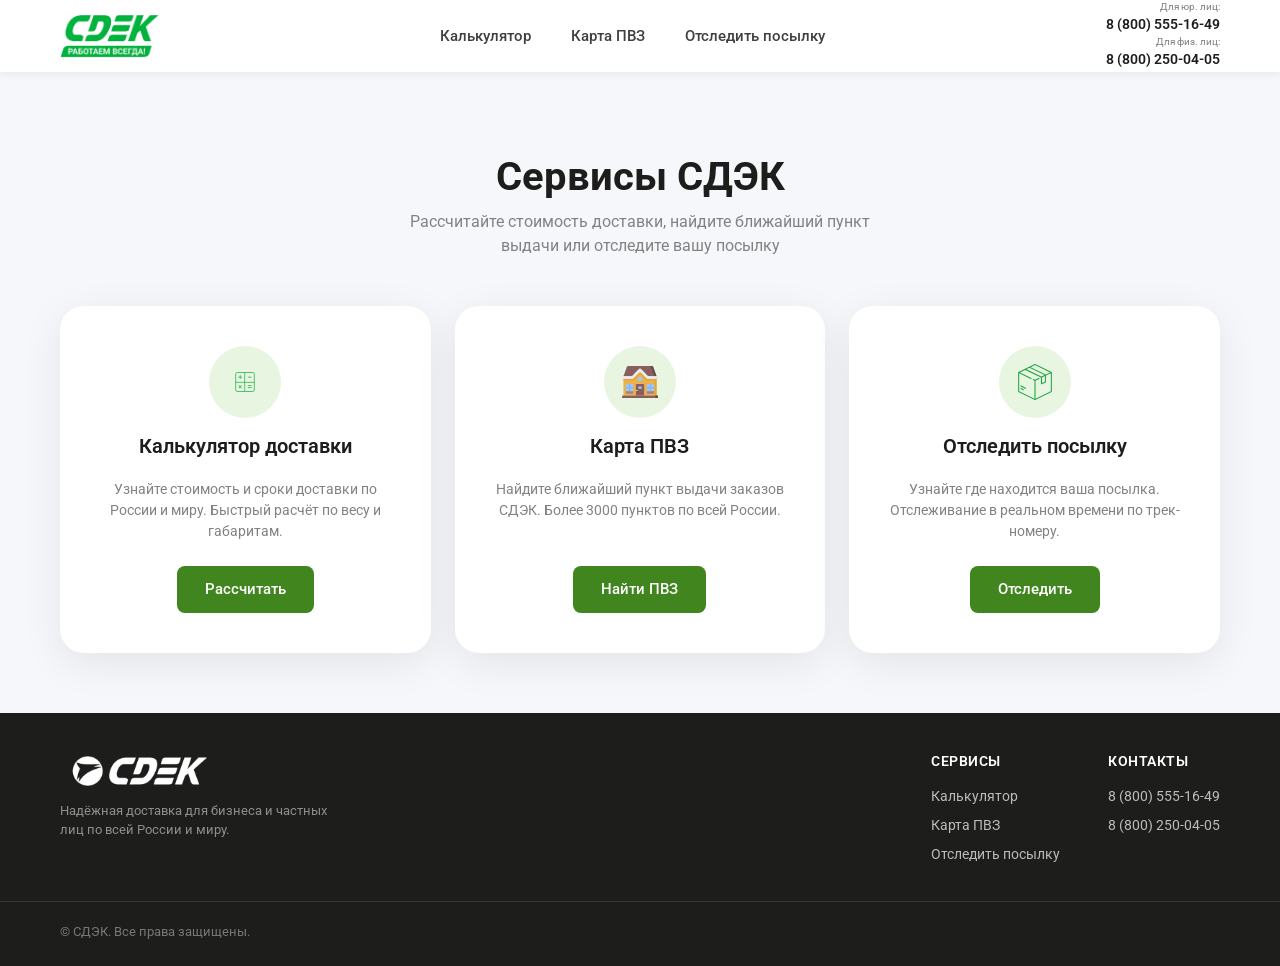
==== commit e461e844: "Fix footer logo: use white logo and fix stretching Replace cdek-logo.jpg with cdek-white-logo.png in" ====
--- a/index.html
+++ b/index.html
@@ -90,7 +90,7 @@
     <footer class="footer">
         <div class="container">
             <div class="footer__brand">
-                <img src="./assets/cdek-logo.jpg" alt="СДЭК">
+                <img src="./assets/cdek-white-logo.png" alt="СДЭК">
                 <p>Надёжная доставка для бизнеса и частных лиц по всей России и миру.</p>
             </div>
             <div class="footer__links">
--- a/assets/styles.css
+++ b/assets/styles.css
@@ -293,9 +293,11 @@
 }
 
 .footer__brand img {
-    height: 36px;
+    max-height: 36px;
+    max-width: 160px;
     width: auto;
-    filter: brightness(10);
+    height: auto;
+    object-fit: contain;
 }
 
 .footer__brand p {
